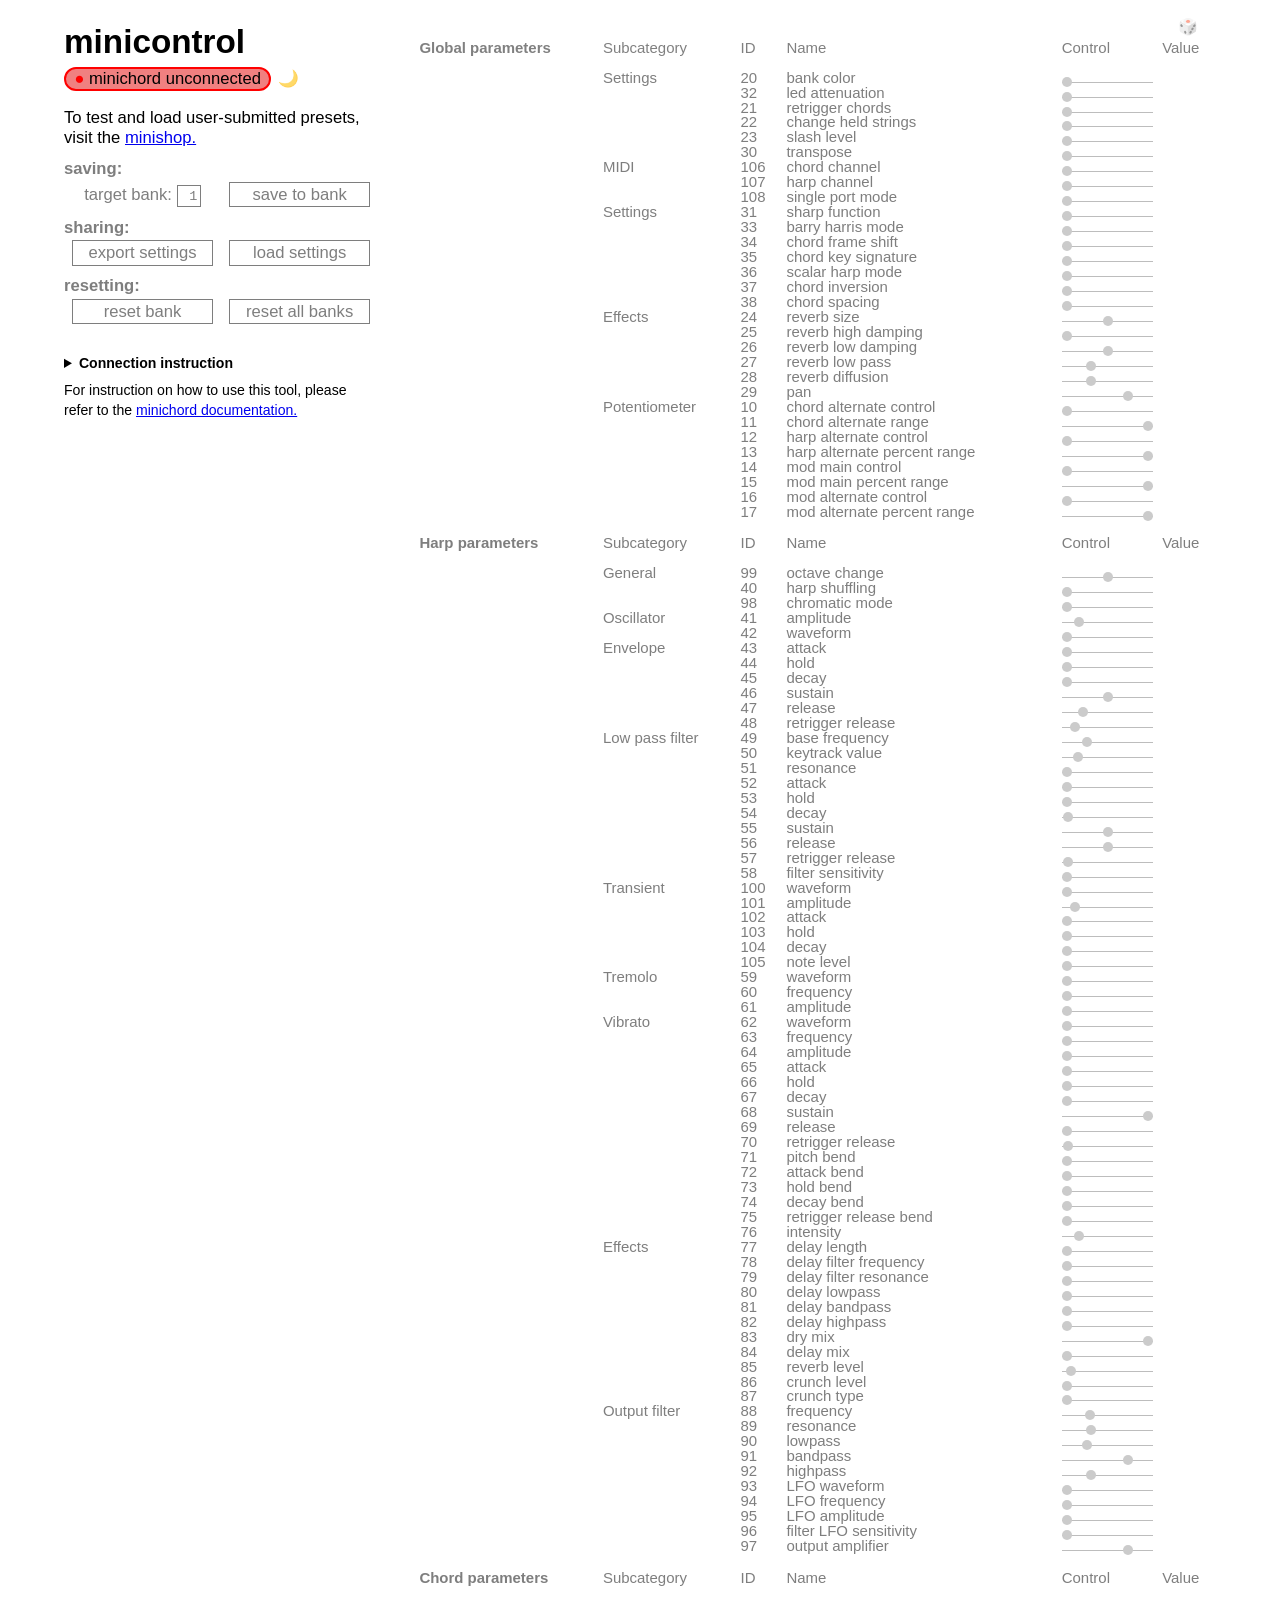
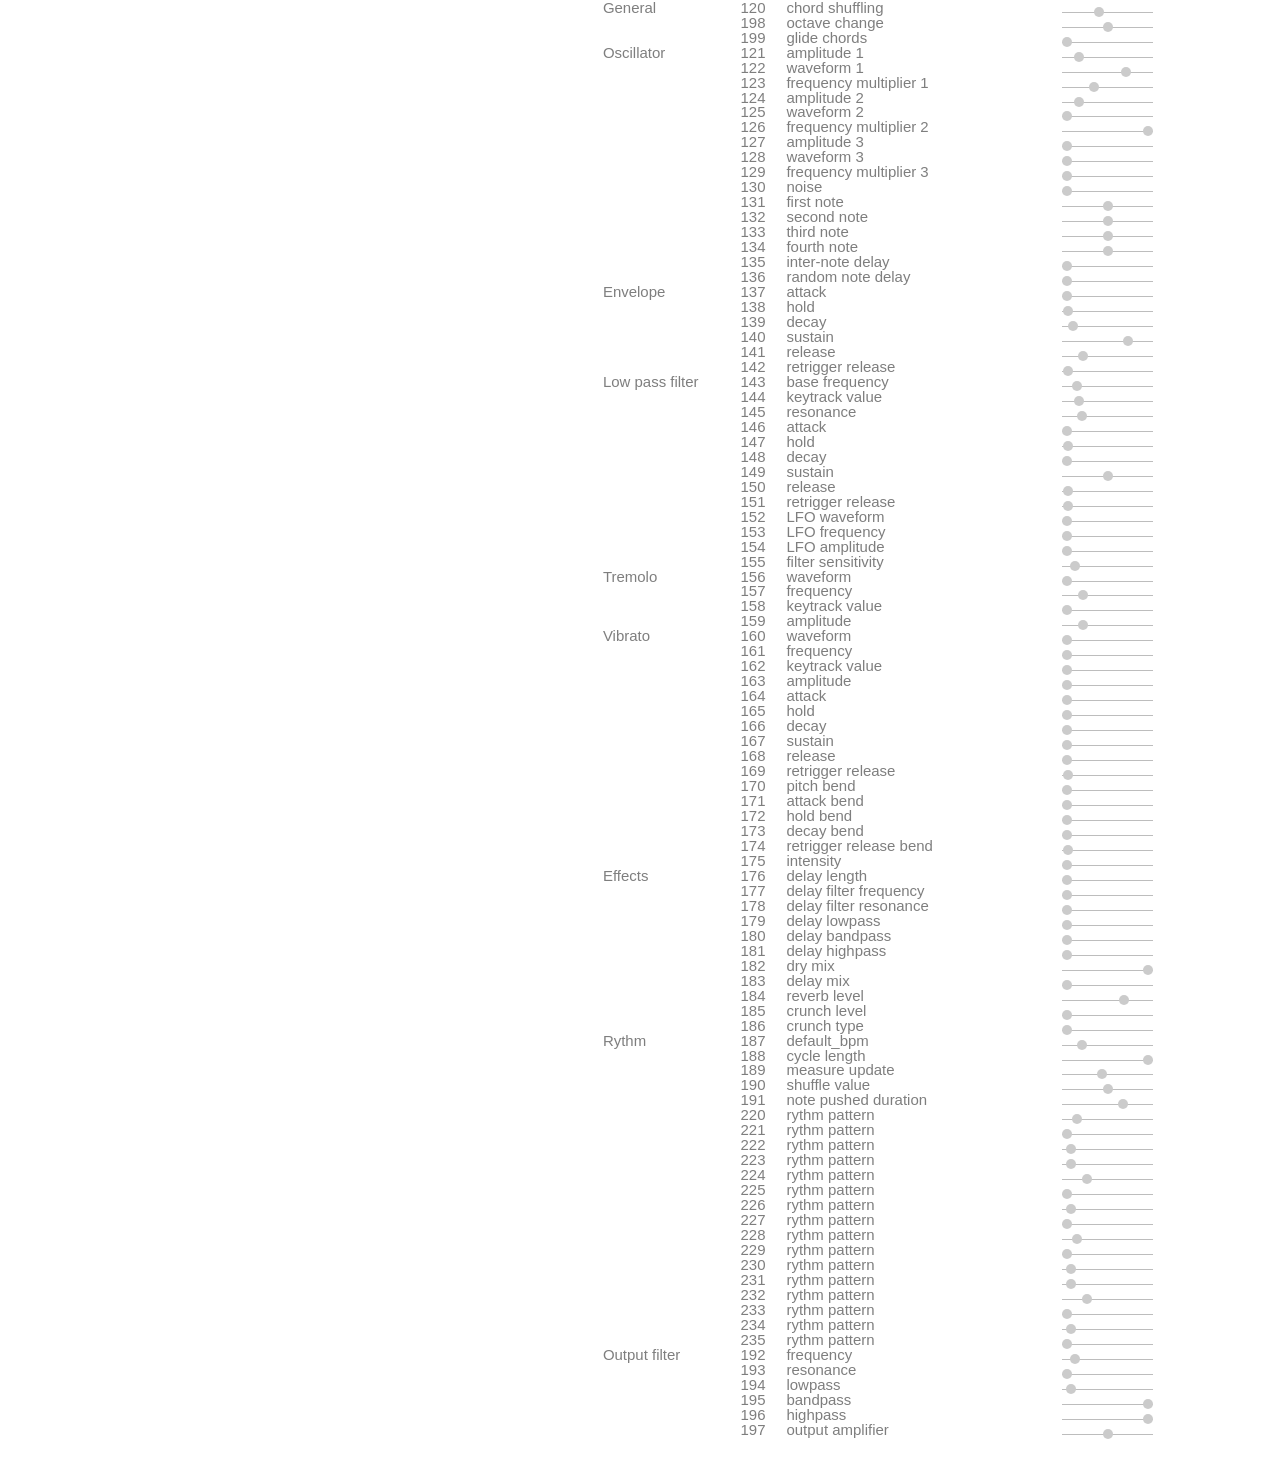
==== documentation/site/minicontrol/index.html @ bfca72e7 "Merge upstream main into test-allFeatures Brings in what has landed upstream since the combined buil" ====
<html>
  <head>
    <link href="index.css" rel="stylesheet" />
  </head>
</html>
<html>
  <head>
    <meta charset="UTF-8" />
    <meta content="width=device-width, initial-scale=1.0" name="viewport" />
    <meta content="ie=edge" http-equiv="X-UA-Compatible" />
    <link href="../img/android-chrome-192x192.png" rel="icon" sizes="192x192" type="image/png" />
    <link href="../img/android-chrome-512x512.png" rel="icon" sizes="512x512" type="image/png" />
    <link href="../img/apple-touch-icon.png" rel="apple-touch-icon" sizes="180x180" />
    <link href="../img/favicon.ico" rel="shortcut icon" sizes="48x48" type="image/png" />
    <link href="../img/favicon-16x16.png" rel="icon" sizes="16x16" type="image/png" />
    <link href="../img/favicon-32x32.png" rel="icon" sizes="32x32" type="image/png" />
    <title>minicontrol</title>
  </head>
  <body id="body" class="control_full">
    <div id="content" class="line">
      <div id="control" class="bloc B3 M4 S9">
        <div id="header" class="line">
          <div class="title bloc B9 M9 S9">
            <h4>minicontrol</h4>
          </div>
          <div id="status_zone" class="unconnected">
            <span id="dot">●</span>
            <span id="status_value"></span>
          </div>
          <div>
            <button id="theme-toggle" onclick="toggleTheme()" title="Toggle Dark/Light Mode" aria-label="Toggle dark mode"></button>
          </div>
          <div>
            To test and load user-submitted presets, visit the 
            <a href="./minishop.html">minishop.</a>
          </div>
          <div class="line">
            <h5 class="inactive">saving:</h5>
          </div>
          <div class="line">
            <div class="bloc B3 M3 S3 button_div">
              <div class="select_container">
                <span class="inactive">target bank:</span>
                <select id="bank_number_selection" class="inactive" name="bank number">
                  <option value="0" class="inactive">1</option>
                  <option value="1" class="inactive">2</option>
                  <option value="2" class="inactive">3</option>
                  <option value="3" class="inactive">4</option>
                  <option value="4" class="inactive">5</option>
                  <option value="5" class="inactive">6</option>
                  <option value="6" class="inactive">7</option>
                  <option value="7" class="inactive">8</option>
                  <option value="8" class="inactive">9</option>
                  <option value="9" class="inactive">10</option>
                  <option value="10" class="inactive">11</option>
                  <option value="11" class="inactive">12</option>
                </select>
              </div>
            </div>
            <div class="bloc B3 M3 S3 button_div">
              <button onclick="save_current_settings()" class="inactive">save to bank</button>
            </div>
          </div>
          <div class="line">
            <h5 class="inactive">sharing:</h5>
          </div>
          <div class="line">
            <div class="bloc B3 M3 S3 button_div">
              <button onclick="generate_settings()" class="inactive">export settings</button>
            </div>
            <div class="bloc B3 M3 S3 button_div">
              <button onclick="load_settings()" class="inactive">load settings</button>
            </div>
          </div>
          <div class="line">
            <h5 class="inactive">resetting:</h5>
          </div>
          <div class="line">
            <div class="bloc B3 M3 S3 button_div">
              <button onclick="reset_current_bank()" class="inactive">reset bank</button>
            </div>
            <div class="bloc B3 M3 S3 button_div">
              <button onclick="reset_memory()" class="inactive">reset all banks</button>
            </div>
          </div>
        </div>
        <details>
          <summary>
            <b>Connection instruction</b>
          </summary>
          <ul class="instruction_steps">
            <li id="step1" class="unsatisfied">
              provide the system autorisation for MIDI control
            </li>
            <li id="step2" class="unsatisfied">
              use a recent version of Chrome
            </li>
            <li id="step3" class="unsatisfied">
              connect the minichord with a USB cable and make sure it is on.
            </li>
          </ul>
          <div tabindex="1" id="information_zone">
            <strong id="information_text">> Please follow the steps above</strong>
          </div>
        </details>
        <div id="instruction_zone">
          For instruction on how to use this tool, please refer to the 
          <a href="../user_manual/#custom-presets">minichord documentation.</a>
        </div>
      </div>
      <div id="spacer" class="bloc B0 M0 S0"></div>
      <div id="parameters" class="bloc B8 M8 S9">
        <div class="array_content">
          <div name="0" class="line header_data data_line inactive">
            <div class=" bloc B4 M9 S9">
              <p class="row_title">Global parameters</p>
            </div>
            <div class=" bloc B3 M2 S3">
              <p>Subcategory</p>
            </div>
            <div class=" bloc B1 M1 S1">
              <p>ID</p>
            </div>
            <div class=" bloc B6 M4 S6">
              <p>Name</p>
            </div>
            <div class=" bloc B2 M2 S4">
              <p>Control</p>
            </div>
            <div class=" bloc B1 M1 S1 right_aligned" style="position: relative;">
              <button id="randomise_btn" title="Randomise all values" style="position: absolute; top: -25px; right: 0; background: none; border: none; font-size: 16px; cursor: pointer; z-index: 10; text-align: right;">🎲</button>
              <p>Value</p>
            </div>
          </div>
          <div name="0" class="line data_line">
            <hr />
          </div>
          <div name="0" version="2" class="line data_line content_line inactive">
            <div class=" bloc B4 M0 S0">
              <p></p>
            </div>
            <div class=" bloc B3 M2 S3">
              <p>Settings</p>
            </div>
            <div class=" bloc B1 M1 S1">
              <p>20</p>
            </div>
            <div class=" bloc B6 M4 S6">
              <dfn title="color of the preset">bank color</dfn>
            </div>
            <div class=" bloc B2 M2 S4">
              <input class="slider inactive" adress_field="20" curve="linear" data_type="int" id="0" max="360" min="0" onchange="handlechange(this)" step="1" target_max="360" target_min="0" type="range" value="0" />
            </div>
            <div class=" bloc B1 M1 S1">
              <p id="value_zone20" class="value_zone"></p>
            </div>
          </div>
          <div name="1" version="3" class="line data_line content_line inactive">
            <div class=" bloc B4 M0 S0">
              <p></p>
            </div>
            <div class=" bloc B3 M2 S3">
              <p></p>
            </div>
            <div class=" bloc B1 M1 S1">
              <p>32</p>
            </div>
            <div class=" bloc B6 M4 S6">
              <dfn title="attenuation of the brightness of the led">led attenuation</dfn>
            </div>
            <div class=" bloc B2 M2 S4">
              <input class="slider inactive" adress_field="32" curve="linear" data_type="float" id="1" max="1" min="0" onchange="handlechange(this)" step="0.01" target_max="1" target_min="0" type="range" value="0.0" />
            </div>
            <div class=" bloc B1 M1 S1">
              <p id="value_zone32" class="value_zone"></p>
            </div>
          </div>
          <div name="2" version="2" class="line data_line content_line inactive">
            <div class=" bloc B4 M0 S0">
              <p></p>
            </div>
            <div class=" bloc B3 M2 S3">
              <p></p>
            </div>
            <div class=" bloc B1 M1 S1">
              <p>21</p>
            </div>
            <div class=" bloc B6 M4 S6">
              <dfn title="defines whether the chords will be retriggered when playing a modulation of the current chord or in continuous chord mode">retrigger chords</dfn>
            </div>
            <div class=" bloc B2 M2 S4">
              <input class="slider inactive" adress_field="21" curve="linear" data_type="int" id="2" max="1" min="0" onchange="handlechange(this)" step="1" target_max="1" target_min="0" type="range" value="0" />
            </div>
            <div class=" bloc B1 M1 S1">
              <p id="value_zone21" class="value_zone"></p>
            </div>
          </div>
          <div name="3" version="2" class="line data_line content_line inactive">
            <div class=" bloc B4 M0 S0">
              <p></p>
            </div>
            <div class=" bloc B3 M2 S3">
              <p></p>
            </div>
            <div class=" bloc B1 M1 S1">
              <p>22</p>
            </div>
            <div class=" bloc B6 M4 S6">
              <dfn title="defines whether a held harp note will change when changing chord">change held strings</dfn>
            </div>
            <div class=" bloc B2 M2 S4">
              <input class="slider inactive" adress_field="22" curve="linear" data_type="int" id="3" max="1" min="0" onchange="handlechange(this)" step="1" target_max="1" target_min="0" type="range" value="0" />
            </div>
            <div class=" bloc B1 M1 S1">
              <p id="value_zone22" class="value_zone"></p>
            </div>
          </div>
          <div name="4" version="2" class="line data_line content_line inactive">
            <div class=" bloc B4 M0 S0">
              <p></p>
            </div>
            <div class=" bloc B3 M2 S3">
              <p></p>
            </div>
            <div class=" bloc B1 M1 S1">
              <p>23</p>
            </div>
            <div class=" bloc B6 M4 S6">
              <dfn title="level of the scale which will be affected when using slash chords">slash level</dfn>
            </div>
            <div class=" bloc B2 M2 S4">
              <input class="slider inactive" adress_field="23" curve="linear" data_type="int" id="4" max="2" min="0" onchange="handlechange(this)" step="1" target_max="2" target_min="0" type="range" value="0" />
            </div>
            <div class=" bloc B1 M1 S1">
              <p id="value_zone23" class="value_zone"></p>
            </div>
          </div>
          <div name="5" version="2" class="line data_line content_line inactive">
            <div class=" bloc B4 M0 S0">
              <p></p>
            </div>
            <div class=" bloc B3 M2 S3">
              <p></p>
            </div>
            <div class=" bloc B1 M1 S1">
              <p>30</p>
            </div>
            <div class=" bloc B6 M4 S6">
              <dfn title="transpose all sounds by a number of semitones">transpose</dfn>
            </div>
            <div class=" bloc B2 M2 S4">
              <input class="slider inactive" adress_field="30" curve="linear" data_type="int" id="5" max="12" min="0" onchange="handlechange(this)" step="1" target_max="12" target_min="0" type="range" value="0" />
            </div>
            <div class=" bloc B1 M1 S1">
              <p id="value_zone30" class="value_zone"></p>
            </div>
          </div>
          <div name="6" version="8" class="line data_line content_line inactive">
            <div class=" bloc B4 M0 S0">
              <p></p>
            </div>
            <div class=" bloc B3 M2 S3">
              <p>MIDI</p>
            </div>
            <div class=" bloc B1 M1 S1">
              <p>106</p>
            </div>
            <div class=" bloc B6 M4 S6">
              <dfn title="set the midi channel for the chord section">chord channel</dfn>
            </div>
            <div class=" bloc B2 M2 S4">
              <input class="slider inactive" adress_field="106" curve="linear" data_type="int" id="6" max="16" min="1" onchange="handlechange(this)" step="1" target_max="16" target_min="1" type="range" value="1" />
            </div>
            <div class=" bloc B1 M1 S1">
              <p id="value_zone106" class="value_zone"></p>
            </div>
          </div>
          <div name="7" version="8" class="line data_line content_line inactive">
            <div class=" bloc B4 M0 S0">
              <p></p>
            </div>
            <div class=" bloc B3 M2 S3">
              <p></p>
            </div>
            <div class=" bloc B1 M1 S1">
              <p>107</p>
            </div>
            <div class=" bloc B6 M4 S6">
              <dfn title="set the midi channel for the harp section">harp channel</dfn>
            </div>
            <div class=" bloc B2 M2 S4">
              <input class="slider inactive" adress_field="107" curve="linear" data_type="int" id="7" max="16" min="1" onchange="handlechange(this)" step="1" target_max="16" target_min="1" type="range" value="1" />
            </div>
            <div class=" bloc B1 M1 S1">
              <p id="value_zone107" class="value_zone"></p>
            </div>
          </div>
          <div name="8" version="8" class="line data_line content_line inactive">
            <div class=" bloc B4 M0 S0">
              <p></p>
            </div>
            <div class=" bloc B3 M2 S3">
              <p></p>
            </div>
            <div class=" bloc B1 M1 S1">
              <p>108</p>
            </div>
            <div class=" bloc B6 M4 S6">
              <dfn title="puts both the chord and the harp on the same midi port">single port mode</dfn>
            </div>
            <div class=" bloc B2 M2 S4">
              <input class="slider inactive" adress_field="108" curve="linear" data_type="int" id="8" max="1" min="0" onchange="handlechange(this)" step="1" target_max="1" target_min="0" type="range" value="0" />
            </div>
            <div class=" bloc B1 M1 S1">
              <p id="value_zone108" class="value_zone"></p>
            </div>
          </div>
          <div name="9" version="3" class="line data_line content_line inactive">
            <div class=" bloc B4 M0 S0">
              <p></p>
            </div>
            <div class=" bloc B3 M2 S3">
              <p>Settings</p>
            </div>
            <div class=" bloc B1 M1 S1">
              <p>31</p>
            </div>
            <div class=" bloc B6 M4 S6">
              <dfn title="change the sharp button to a flat button">sharp function</dfn>
            </div>
            <div class=" bloc B2 M2 S4">
              <input class="slider inactive" adress_field="31" curve="linear" data_type="int" id="9" max="1" min="0" onchange="handlechange(this)" step="1" target_max="1" target_min="0" type="range" value="0" />
            </div>
            <div class=" bloc B1 M1 S1">
              <p id="value_zone31" class="value_zone"></p>
            </div>
          </div>
          <div name="10" version="4" class="line data_line content_line inactive">
            <div class=" bloc B4 M0 S0">
              <p></p>
            </div>
            <div class=" bloc B3 M2 S3">
              <p></p>
            </div>
            <div class=" bloc B1 M1 S1">
              <p>33</p>
            </div>
            <div class=" bloc B6 M4 S6">
              <dfn title="change major chords to major 6, the minor chords to minor 6, and the diminished chords to fully diminished. Recommanded to use the fourth harp shuffling array">barry harris mode</dfn>
            </div>
            <div class=" bloc B2 M2 S4">
              <input class="slider inactive" adress_field="33" curve="linear" data_type="int" id="10" max="1" min="0" onchange="handlechange(this)" step="1" target_max="1" target_min="0" type="range" value="0" />
            </div>
            <div class=" bloc B1 M1 S1">
              <p id="value_zone33" class="value_zone"></p>
            </div>
          </div>
          <div name="11" version="6" class="line data_line content_line inactive">
            <div class=" bloc B4 M0 S0">
              <p></p>
            </div>
            <div class=" bloc B3 M2 S3">
              <p></p>
            </div>
            <div class=" bloc B1 M1 S1">
              <p>34</p>
            </div>
            <div class=" bloc B6 M4 S6">
              <dfn title="shifts the register frame up (e.g. 1 makes D the lowest pitched, 2 makes E the lowest pitched, and so on)">chord frame shift</dfn>
            </div>
            <div class=" bloc B2 M2 S4">
              <input class="slider inactive" adress_field="34" curve="linear" data_type="int" id="11" max="6" min="0" onchange="handlechange(this)" step="1" target_max="6" target_min="0" type="range" value="0" />
            </div>
            <div class=" bloc B1 M1 S1">
              <p id="value_zone34" class="value_zone"></p>
            </div>
          </div>
          <div name="12" version="6" class="line data_line content_line inactive">
            <div class=" bloc B4 M0 S0">
              <p></p>
            </div>
            <div class=" bloc B3 M2 S3">
              <p></p>
            </div>
            <div class=" bloc B1 M1 S1">
              <p>35</p>
            </div>
            <div class=" bloc B6 M4 S6">
              <dfn title="automatically makes flat or sharp the chords for a particular key. 0=C, 1=G, 2=D, 3=A, 4=E, 5=B, 6=F, 7=Bb, 8=Eb, 9=Ab, 10=Db, 11=Gb">chord key signature</dfn>
            </div>
            <div class=" bloc B2 M2 S4">
              <input class="slider inactive" adress_field="35" curve="linear" data_type="int" id="12" max="11" min="0" onchange="handlechange(this)" step="1" target_max="11" target_min="0" type="range" value="0" />
            </div>
            <div class=" bloc B1 M1 S1">
              <p id="value_zone35" class="value_zone"></p>
            </div>
          </div>
          <div name="13" version="9" class="line data_line content_line inactive">
            <div class=" bloc B4 M0 S0">
              <p></p>
            </div>
            <div class=" bloc B3 M2 S3">
              <p></p>
            </div>
            <div class=" bloc B1 M1 S1">
              <p>36</p>
            </div>
            <div class=" bloc B6 M4 S6">
              <dfn title="what the harp strings play. 0=follows the chord (default), 1=Major, 2=Major Pentatonic, 3=Minor Pentatonic, 4=Diminished 6th, 5=Relative Natural Minor, 6=Relative Harmonic Minor, 7=Relative Minor Pentatonic, 8=scale chosen per chord, 9=as 8 but pentatonic">scalar harp mode</dfn>
            </div>
            <div class=" bloc B2 M2 S4">
              <input class="slider inactive" adress_field="36" curve="linear" data_type="int" id="13" max="9" min="0" onchange="handlechange(this)" step="1" target_max="9" target_min="0" type="range" value="0" />
            </div>
            <div class=" bloc B1 M1 S1">
              <p id="value_zone36" class="value_zone"></p>
            </div>
          </div>
          <div name="14" version="9" class="line data_line content_line inactive">
            <div class=" bloc B4 M0 S0">
              <p></p>
            </div>
            <div class=" bloc B3 M2 S3">
              <p></p>
            </div>
            <div class=" bloc B1 M1 S1">
              <p>37</p>
            </div>
            <div class=" bloc B6 M4 S6">
              <dfn title="voicing of the chord buttons. 0 is root position, 1 and 2 are the first and second inversions, 3 is the third inversion for seventh and sixth chords or the root position an octave up for triads">chord inversion</dfn>
            </div>
            <div class=" bloc B2 M2 S4">
              <input class="slider inactive" adress_field="37" curve="linear" data_type="int" id="14" max="3" min="0" onchange="handlechange(this)" step="1" target_max="3" target_min="0" type="range" value="0" />
            </div>
            <div class=" bloc B1 M1 S1">
              <p id="value_zone37" class="value_zone"></p>
            </div>
          </div>
          <div name="15" version="9" class="line data_line content_line inactive">
            <div class=" bloc B4 M0 S0">
              <p></p>
            </div>
            <div class=" bloc B3 M2 S3">
              <p></p>
            </div>
            <div class=" bloc B1 M1 S1">
              <p>38</p>
            </div>
            <div class=" bloc B6 M4 S6">
              <dfn title="how far apart the chord voices sit. 0=close (adjacent tones), 1=drop 2, 2=drop 3, 3=drop 2 and 4 (the most evenly spread), 4=spread the outer voices. Drops move a voice down an octave; a move that would leave the usable range is not made">chord spacing</dfn>
            </div>
            <div class=" bloc B2 M2 S4">
              <input class="slider inactive" adress_field="38" curve="linear" data_type="int" id="15" max="4" min="0" onchange="handlechange(this)" step="1" target_max="4" target_min="0" type="range" value="0" />
            </div>
            <div class=" bloc B1 M1 S1">
              <p id="value_zone38" class="value_zone"></p>
            </div>
          </div>
          <div name="16" version="2" class="line data_line content_line inactive">
            <div class=" bloc B4 M0 S0">
              <p></p>
            </div>
            <div class=" bloc B3 M2 S3">
              <p>Effects</p>
            </div>
            <div class=" bloc B1 M1 S1">
              <p>24</p>
            </div>
            <div class=" bloc B6 M4 S6">
              <dfn title="size of the reverb room">reverb size</dfn>
            </div>
            <div class=" bloc B2 M2 S4">
              <input class="slider inactive" adress_field="24" curve="linear" data_type="float" id="16" max="1" min="0" onchange="handlechange(this)" step="0.01" target_max="1" target_min="0" type="range" value="0.5" />
            </div>
            <div class=" bloc B1 M1 S1">
              <p id="value_zone24" class="value_zone"></p>
            </div>
          </div>
          <div name="17" version="2" class="line data_line content_line inactive">
            <div class=" bloc B4 M0 S0">
              <p></p>
            </div>
            <div class=" bloc B3 M2 S3">
              <p></p>
            </div>
            <div class=" bloc B1 M1 S1">
              <p>25</p>
            </div>
            <div class=" bloc B6 M4 S6">
              <dfn title="damping of high frequencies in the reverb room">reverb high damping</dfn>
            </div>
            <div class=" bloc B2 M2 S4">
              <input class="slider inactive" adress_field="25" curve="linear" data_type="float" id="17" max="1" min="0" onchange="handlechange(this)" step="0.01" target_max="1" target_min="0" type="range" value="0.0" />
            </div>
            <div class=" bloc B1 M1 S1">
              <p id="value_zone25" class="value_zone"></p>
            </div>
          </div>
          <div name="18" version="2" class="line data_line content_line inactive">
            <div class=" bloc B4 M0 S0">
              <p></p>
            </div>
            <div class=" bloc B3 M2 S3">
              <p></p>
            </div>
            <div class=" bloc B1 M1 S1">
              <p>26</p>
            </div>
            <div class=" bloc B6 M4 S6">
              <dfn title="damping of low frequencies in the reverb room">reverb low damping</dfn>
            </div>
            <div class=" bloc B2 M2 S4">
              <input class="slider inactive" adress_field="26" curve="linear" data_type="float" id="18" max="1" min="0" onchange="handlechange(this)" step="0.01" target_max="1" target_min="0" type="range" value="0.5" />
            </div>
            <div class=" bloc B1 M1 S1">
              <p id="value_zone26" class="value_zone"></p>
            </div>
          </div>
          <div name="19" version="2" class="line data_line content_line inactive">
            <div class=" bloc B4 M0 S0">
              <p></p>
            </div>
            <div class=" bloc B3 M2 S3">
              <p></p>
            </div>
            <div class=" bloc B1 M1 S1">
              <p>27</p>
            </div>
            <div class=" bloc B6 M4 S6">
              <dfn title="additional low pass in the reverb room">reverb low pass</dfn>
            </div>
            <div class=" bloc B2 M2 S4">
              <input class="slider inactive" adress_field="27" curve="linear" data_type="float" id="19" max="1" min="0" onchange="handlechange(this)" step="0.01" target_max="1" target_min="0" type="range" value="0.3" />
            </div>
            <div class=" bloc B1 M1 S1">
              <p id="value_zone27" class="value_zone"></p>
            </div>
          </div>
          <div name="20" version="2" class="line data_line content_line inactive">
            <div class=" bloc B4 M0 S0">
              <p></p>
            </div>
            <div class=" bloc B3 M2 S3">
              <p></p>
            </div>
            <div class=" bloc B1 M1 S1">
              <p>28</p>
            </div>
            <div class=" bloc B6 M4 S6">
              <dfn title="diffusion within the reverb room">reverb diffusion</dfn>
            </div>
            <div class=" bloc B2 M2 S4">
              <input class="slider inactive" adress_field="28" curve="linear" data_type="float" id="20" max="1" min="0" onchange="handlechange(this)" step="0.01" target_max="1" target_min="0" type="range" value="0.3" />
            </div>
            <div class=" bloc B1 M1 S1">
              <p id="value_zone28" class="value_zone"></p>
            </div>
          </div>
          <div name="21" version="2" class="line data_line content_line inactive">
            <div class=" bloc B4 M0 S0">
              <p></p>
            </div>
            <div class=" bloc B3 M2 S3">
              <p></p>
            </div>
            <div class=" bloc B1 M1 S1">
              <p>29</p>
            </div>
            <div class=" bloc B6 M4 S6">
              <dfn title="pans the chord and harp sound, from fully separated to both in the middle ">pan</dfn>
            </div>
            <div class=" bloc B2 M2 S4">
              <input class="slider inactive" adress_field="29" curve="linear" data_type="float" id="21" max="1" min="0" onchange="handlechange(this)" step="0.01" target_max="1" target_min="0" type="range" value="0.75" />
            </div>
            <div class=" bloc B1 M1 S1">
              <p id="value_zone29" class="value_zone"></p>
            </div>
          </div>
          <div name="22" version="2" class="line data_line content_line inactive">
            <div class=" bloc B4 M0 S0">
              <p></p>
            </div>
            <div class=" bloc B3 M2 S3">
              <p>Potentiometer</p>
            </div>
            <div class=" bloc B1 M1 S1">
              <p>10</p>
            </div>
            <div class=" bloc B6 M4 S6">
              <dfn title="defines the adress targeted by the chord potentiometer alternate function">chord alternate control</dfn>
            </div>
            <div class=" bloc B2 M2 S4">
              <input class="slider inactive" adress_field="10" curve="linear" data_type="int" id="22" max="219" min="21" onchange="handlechange(this)" step="1" target_max="219" target_min="21" type="range" value="0" />
            </div>
            <div class=" bloc B1 M1 S1">
              <p id="value_zone10" class="value_zone"></p>
            </div>
          </div>
          <div name="23" version="2" class="line data_line content_line inactive">
            <div class=" bloc B4 M0 S0">
              <p></p>
            </div>
            <div class=" bloc B3 M2 S3">
              <p></p>
            </div>
            <div class=" bloc B1 M1 S1">
              <p>11</p>
            </div>
            <div class=" bloc B6 M4 S6">
              <dfn title="defines the control range of the chord potentiometer alternate function">chord alternate range</dfn>
            </div>
            <div class=" bloc B2 M2 S4">
              <input class="slider inactive" adress_field="11" curve="linear" data_type="int" id="23" max="100" min="0" onchange="handlechange(this)" step="1" target_max="100" target_min="0" type="range" value="100" />
            </div>
            <div class=" bloc B1 M1 S1">
              <p id="value_zone11" class="value_zone"></p>
            </div>
          </div>
          <div name="24" version="2" class="line data_line content_line inactive">
            <div class=" bloc B4 M0 S0">
              <p></p>
            </div>
            <div class=" bloc B3 M2 S3">
              <p></p>
            </div>
            <div class=" bloc B1 M1 S1">
              <p>12</p>
            </div>
            <div class=" bloc B6 M4 S6">
              <dfn title="defines the adress targeted by the harp potentiometer alternate function">harp alternate control</dfn>
            </div>
            <div class=" bloc B2 M2 S4">
              <input class="slider inactive" adress_field="12" curve="linear" data_type="int" id="24" max="219" min="21" onchange="handlechange(this)" step="1" target_max="219" target_min="21" type="range" value="0" />
            </div>
            <div class=" bloc B1 M1 S1">
              <p id="value_zone12" class="value_zone"></p>
            </div>
          </div>
          <div name="25" version="2" class="line data_line content_line inactive">
            <div class=" bloc B4 M0 S0">
              <p></p>
            </div>
            <div class=" bloc B3 M2 S3">
              <p></p>
            </div>
            <div class=" bloc B1 M1 S1">
              <p>13</p>
            </div>
            <div class=" bloc B6 M4 S6">
              <dfn title="defines the control range of the harp potentiometer alternate function">harp alternate percent range</dfn>
            </div>
            <div class=" bloc B2 M2 S4">
              <input class="slider inactive" adress_field="13" curve="linear" data_type="int" id="25" max="100" min="0" onchange="handlechange(this)" step="1" target_max="100" target_min="0" type="range" value="100" />
            </div>
            <div class=" bloc B1 M1 S1">
              <p id="value_zone13" class="value_zone"></p>
            </div>
          </div>
          <div name="26" version="2" class="line data_line content_line inactive">
            <div class=" bloc B4 M0 S0">
              <p></p>
            </div>
            <div class=" bloc B3 M2 S3">
              <p></p>
            </div>
            <div class=" bloc B1 M1 S1">
              <p>14</p>
            </div>
            <div class=" bloc B6 M4 S6">
              <dfn title="defines the adress targeted by the modulation potentiometer main function">mod main control</dfn>
            </div>
            <div class=" bloc B2 M2 S4">
              <input class="slider inactive" adress_field="14" curve="linear" data_type="int" id="26" max="219" min="21" onchange="handlechange(this)" step="1" target_max="219" target_min="21" type="range" value="0" />
            </div>
            <div class=" bloc B1 M1 S1">
              <p id="value_zone14" class="value_zone"></p>
            </div>
          </div>
          <div name="27" version="2" class="line data_line content_line inactive">
            <div class=" bloc B4 M0 S0">
              <p></p>
            </div>
            <div class=" bloc B3 M2 S3">
              <p></p>
            </div>
            <div class=" bloc B1 M1 S1">
              <p>15</p>
            </div>
            <div class=" bloc B6 M4 S6">
              <dfn title="defines the control range of the modulation potentiometer main function">mod main percent range</dfn>
            </div>
            <div class=" bloc B2 M2 S4">
              <input class="slider inactive" adress_field="15" curve="linear" data_type="int" id="27" max="100" min="0" onchange="handlechange(this)" step="1" target_max="100" target_min="0" type="range" value="100" />
            </div>
            <div class=" bloc B1 M1 S1">
              <p id="value_zone15" class="value_zone"></p>
            </div>
          </div>
          <div name="28" version="2" class="line data_line content_line inactive">
            <div class=" bloc B4 M0 S0">
              <p></p>
            </div>
            <div class=" bloc B3 M2 S3">
              <p></p>
            </div>
            <div class=" bloc B1 M1 S1">
              <p>16</p>
            </div>
            <div class=" bloc B6 M4 S6">
              <dfn title="defines the adress targeted by the modulation potentiometer alternate function">mod alternate control</dfn>
            </div>
            <div class=" bloc B2 M2 S4">
              <input class="slider inactive" adress_field="16" curve="linear" data_type="int" id="28" max="219" min="21" onchange="handlechange(this)" step="1" target_max="219" target_min="21" type="range" value="0" />
            </div>
            <div class=" bloc B1 M1 S1">
              <p id="value_zone16" class="value_zone"></p>
            </div>
          </div>
          <div name="29" version="2" class="line data_line content_line inactive">
            <div class=" bloc B4 M0 S0">
              <p></p>
            </div>
            <div class=" bloc B3 M2 S3">
              <p></p>
            </div>
            <div class=" bloc B1 M1 S1">
              <p>17</p>
            </div>
            <div class=" bloc B6 M4 S6">
              <dfn title="defines the control range of the modulation potentiometer alternate function">mod alternate percent range </dfn>
            </div>
            <div class=" bloc B2 M2 S4">
              <input class="slider inactive" adress_field="17" curve="linear" data_type="int" id="29" max="100" min="0" onchange="handlechange(this)" step="1" target_max="100" target_min="0" type="range" value="100" />
            </div>
            <div class=" bloc B1 M1 S1">
              <p id="value_zone17" class="value_zone"></p>
            </div>
          </div>
          <div name="30" version="2" class="line data_line content_line inactive hidden">
            <div class=" bloc B4 M0 S0">
              <p></p>
            </div>
            <div class=" bloc B3 M2 S3">
              <p>hidden</p>
            </div>
            <div class=" bloc B1 M1 S1">
              <p>4</p>
            </div>
            <div class=" bloc B6 M4 S6">
              <dfn title="nothing yet">chord alternate value</dfn>
            </div>
            <div class=" bloc B2 M2 S4">
              <input class="slider inactive" adress_field="4" curve="linear" data_type="int" id="30" max="1024" min="0" onchange="handlechange(this)" step="1" target_max="1024" target_min="0" type="range" value="512" />
            </div>
            <div class=" bloc B1 M1 S1">
              <p id="value_zone4" class="value_zone"></p>
            </div>
          </div>
          <div name="31" version="2" class="line data_line content_line inactive hidden">
            <div class=" bloc B4 M0 S0">
              <p></p>
            </div>
            <div class=" bloc B3 M2 S3">
              <p></p>
            </div>
            <div class=" bloc B1 M1 S1">
              <p>5</p>
            </div>
            <div class=" bloc B6 M4 S6">
              <dfn title="nothing yet">harp alternate value</dfn>
            </div>
            <div class=" bloc B2 M2 S4">
              <input class="slider inactive" adress_field="5" curve="linear" data_type="int" id="31" max="1024" min="0" onchange="handlechange(this)" step="1" target_max="1024" target_min="0" type="range" value="512" />
            </div>
            <div class=" bloc B1 M1 S1">
              <p id="value_zone5" class="value_zone"></p>
            </div>
          </div>
          <div name="32" version="2" class="line data_line content_line inactive hidden">
            <div class=" bloc B4 M0 S0">
              <p></p>
            </div>
            <div class=" bloc B3 M2 S3">
              <p></p>
            </div>
            <div class=" bloc B1 M1 S1">
              <p>6</p>
            </div>
            <div class=" bloc B6 M4 S6">
              <dfn title="nothing yet">mod alternate value</dfn>
            </div>
            <div class=" bloc B2 M2 S4">
              <input class="slider inactive" adress_field="6" curve="linear" data_type="int" id="32" max="1024" min="0" onchange="handlechange(this)" step="1" target_max="1024" target_min="0" type="range" value="512" />
            </div>
            <div class=" bloc B1 M1 S1">
              <p id="value_zone6" class="value_zone"></p>
            </div>
          </div>
          <div name="33" version="2" class="line data_line content_line inactive hidden">
            <div class=" bloc B4 M0 S0">
              <p></p>
            </div>
            <div class=" bloc B3 M2 S3">
              <p></p>
            </div>
            <div class=" bloc B1 M1 S1">
              <p>7</p>
            </div>
            <div class=" bloc B6 M4 S6">
              <dfn title="nothing yet">firmware revision</dfn>
            </div>
            <div class=" bloc B2 M2 S4">
              <input class="slider inactive" adress_field="7" curve="linear" data_type="float" id="33" max="10" min="0" onchange="handlechange(this)" step="0.01" target_max="10" target_min="0" type="range" value="0.0" />
            </div>
            <div class=" bloc B1 M1 S1">
              <p id="value_zone7" class="value_zone"></p>
            </div>
          </div>
        </div>
        <div class="array_content">
          <div name="34" class="line header_data data_line inactive">
            <div class=" bloc B4 M9 S9">
              <p class="row_title">Harp parameters</p>
            </div>
            <div class=" bloc B3 M2 S3">
              <p>Subcategory</p>
            </div>
            <div class=" bloc B1 M1 S1">
              <p>ID</p>
            </div>
            <div class=" bloc B6 M4 S6">
              <p>Name</p>
            </div>
            <div class=" bloc B2 M2 S4">
              <p>Control</p>
            </div>
            <div class=" bloc B1 M1 S1 right_aligned">
              <p>Value</p>
            </div>
          </div>
          <div name="34" class="line data_line">
            <hr />
          </div>
          <div name="34" version="2" class="line data_line content_line inactive hidden">
            <div class=" bloc B4 M0 S0">
              <p></p>
            </div>
            <div class=" bloc B3 M2 S3">
              <p>hidden</p>
            </div>
            <div class=" bloc B1 M1 S1">
              <p>2</p>
            </div>
            <div class=" bloc B6 M4 S6">
              <dfn title="global gain of the harp section">global gain</dfn>
            </div>
            <div class=" bloc B2 M2 S4">
              <input class="slider inactive" adress_field="2" curve="linear" data_type="float" id="34" max="1" min="0" onchange="handlechange(this)" step="0.01" target_max="1" target_min="0" type="range" value="0.5" />
            </div>
            <div class=" bloc B1 M1 S1">
              <p id="value_zone2" class="value_zone"></p>
            </div>
          </div>
          <div name="35" version="3" class="line data_line content_line inactive">
            <div class=" bloc B4 M0 S0">
              <p></p>
            </div>
            <div class=" bloc B3 M2 S3">
              <p>General</p>
            </div>
            <div class=" bloc B1 M1 S1">
              <p>99</p>
            </div>
            <div class=" bloc B6 M4 S6">
              <dfn title="changes the octave of the harp section up or down">octave change</dfn>
            </div>
            <div class=" bloc B2 M2 S4">
              <input class="slider inactive" adress_field="99" curve="linear" data_type="int" id="35" max="4" min="0" onchange="handlechange(this)" step="1" target_max="4" target_min="0" type="range" value="2" />
            </div>
            <div class=" bloc B1 M1 S1">
              <p id="value_zone99" class="value_zone"></p>
            </div>
          </div>
          <div name="36" version="2" class="line data_line content_line inactive">
            <div class=" bloc B4 M0 S0">
              <p></p>
            </div>
            <div class=" bloc B3 M2 S3">
              <p></p>
            </div>
            <div class=" bloc B1 M1 S1">
              <p>40</p>
            </div>
            <div class=" bloc B6 M4 S6">
              <dfn title="defines different harp patterns. 0 is normal, 1 i with second, 2 is with fourth, 3 with sixth, 4 octaves, 5 chromatics and 6 useful when using a keymaster touchplate in Barry Harris mode">harp shuffling</dfn>
            </div>
            <div class=" bloc B2 M2 S4">
              <input class="slider inactive" adress_field="40" curve="linear" data_type="int" id="36" max="6" min="0" onchange="handlechange(this)" step="1" target_max="6" target_min="0" type="range" value="0" />
            </div>
            <div class=" bloc B1 M1 S1">
              <p id="value_zone40" class="value_zone"></p>
            </div>
          </div>
          <div name="37" version="3" class="line data_line content_line inactive">
            <div class=" bloc B4 M0 S0">
              <p></p>
            </div>
            <div class=" bloc B3 M2 S3">
              <p></p>
            </div>
            <div class=" bloc B1 M1 S1">
              <p>98</p>
            </div>
            <div class=" bloc B6 M4 S6">
              <dfn title="puts the harp in chromatic mode, with static notes not dependant on chord selection">chromatic mode</dfn>
            </div>
            <div class=" bloc B2 M2 S4">
              <input class="slider inactive" adress_field="98" curve="linear" data_type="int" id="37" max="1" min="0" onchange="handlechange(this)" step="1" target_max="1" target_min="0" type="range" value="0" />
            </div>
            <div class=" bloc B1 M1 S1">
              <p id="value_zone98" class="value_zone"></p>
            </div>
          </div>
          <div name="38" version="2" class="line data_line content_line inactive">
            <div class=" bloc B4 M0 S0">
              <p></p>
            </div>
            <div class=" bloc B3 M2 S3">
              <p>Oscillator</p>
            </div>
            <div class=" bloc B1 M1 S1">
              <p>41</p>
            </div>
            <div class=" bloc B6 M4 S6">
              <dfn title="amplitude of the 12 initial oscillators">amplitude</dfn>
            </div>
            <div class=" bloc B2 M2 S4">
              <input class="slider inactive" adress_field="41" curve="linear" data_type="float" id="38" max="1" min="0" onchange="handlechange(this)" step="0.01" target_max="1" target_min="0" type="range" value="0.15" />
            </div>
            <div class=" bloc B1 M1 S1">
              <p id="value_zone41" class="value_zone"></p>
            </div>
          </div>
          <div name="39" version="2" class="line data_line content_line inactive">
            <div class=" bloc B4 M0 S0">
              <p></p>
            </div>
            <div class=" bloc B3 M2 S3">
              <p></p>
            </div>
            <div class=" bloc B1 M1 S1">
              <p>42</p>
            </div>
            <div class=" bloc B6 M4 S6">
              <dfn title="defines the waveform amongst 12 oscillators. In order: sine, sawtooth, square, triangle, bandlimited pulse, pulse, reverse sawtooth, sample and hold, variable triangle, bandlimited sawtooth, reverse bandlimited sawtooth, bandlimited square.">waveform</dfn>
            </div>
            <div class=" bloc B2 M2 S4">
              <input class="slider inactive" adress_field="42" curve="linear" data_type="int" id="39" max="11" min="0" onchange="handlechange(this)" step="1" target_max="11" target_min="0" type="range" value="0" />
            </div>
            <div class=" bloc B1 M1 S1">
              <p id="value_zone42" class="value_zone"></p>
            </div>
          </div>
          <div name="40" version="2" class="line data_line content_line inactive">
            <div class=" bloc B4 M0 S0">
              <p></p>
            </div>
            <div class=" bloc B3 M2 S3">
              <p>Envelope</p>
            </div>
            <div class=" bloc B1 M1 S1">
              <p>43</p>
            </div>
            <div class=" bloc B6 M4 S6">
              <dfn title="attack time of the envelope">attack</dfn>
            </div>
            <div class=" bloc B2 M2 S4">
              <input class="slider inactive" adress_field="43" curve="exponential" data_type="int" id="40" max="5000" min="0" onchange="handlechange(this)" step="1" target_max="5000" target_min="0" type="range" value="8" />
            </div>
            <div class=" bloc B1 M1 S1">
              <p id="value_zone43" class="value_zone"></p>
            </div>
          </div>
          <div name="41" version="2" class="line data_line content_line inactive">
            <div class=" bloc B4 M0 S0">
              <p></p>
            </div>
            <div class=" bloc B3 M2 S3">
              <p></p>
            </div>
            <div class=" bloc B1 M1 S1">
              <p>44</p>
            </div>
            <div class=" bloc B6 M4 S6">
              <dfn title="hold time of the envelope">hold</dfn>
            </div>
            <div class=" bloc B2 M2 S4">
              <input class="slider inactive" adress_field="44" curve="exponential" data_type="int" id="41" max="5000" min="0" onchange="handlechange(this)" step="1" target_max="5000" target_min="0" type="range" value="8" />
            </div>
            <div class=" bloc B1 M1 S1">
              <p id="value_zone44" class="value_zone"></p>
            </div>
          </div>
          <div name="42" version="2" class="line data_line content_line inactive">
            <div class=" bloc B4 M0 S0">
              <p></p>
            </div>
            <div class=" bloc B3 M2 S3">
              <p></p>
            </div>
            <div class=" bloc B1 M1 S1">
              <p>45</p>
            </div>
            <div class=" bloc B6 M4 S6">
              <dfn title="decay time of the envelope">decay</dfn>
            </div>
            <div class=" bloc B2 M2 S4">
              <input class="slider inactive" adress_field="45" curve="exponential" data_type="int" id="42" max="5000" min="0" onchange="handlechange(this)" step="1" target_max="5000" target_min="0" type="range" value="12" />
            </div>
            <div class=" bloc B1 M1 S1">
              <p id="value_zone45" class="value_zone"></p>
            </div>
          </div>
          <div name="43" version="2" class="line data_line content_line inactive">
            <div class=" bloc B4 M0 S0">
              <p></p>
            </div>
            <div class=" bloc B3 M2 S3">
              <p></p>
            </div>
            <div class=" bloc B1 M1 S1">
              <p>46</p>
            </div>
            <div class=" bloc B6 M4 S6">
              <dfn title="sustain level of the envelope">sustain</dfn>
            </div>
            <div class=" bloc B2 M2 S4">
              <input class="slider inactive" adress_field="46" curve="linear" data_type="float" id="43" max="1" min="0" onchange="handlechange(this)" step="0.01" target_max="1" target_min="0" type="range" value="0.5" />
            </div>
            <div class=" bloc B1 M1 S1">
              <p id="value_zone46" class="value_zone"></p>
            </div>
          </div>
          <div name="44" version="2" class="line data_line content_line inactive">
            <div class=" bloc B4 M0 S0">
              <p></p>
            </div>
            <div class=" bloc B3 M2 S3">
              <p></p>
            </div>
            <div class=" bloc B1 M1 S1">
              <p>47</p>
            </div>
            <div class=" bloc B6 M4 S6">
              <dfn title="release time of the envelope">release</dfn>
            </div>
            <div class=" bloc B2 M2 S4">
              <input class="slider inactive" adress_field="47" curve="exponential" data_type="int" id="44" max="5000" min="0" onchange="handlechange(this)" step="1" target_max="5000" target_min="0" type="range" value="1000" />
            </div>
            <div class=" bloc B1 M1 S1">
              <p id="value_zone47" class="value_zone"></p>
            </div>
          </div>
          <div name="45" version="2" class="line data_line content_line inactive">
            <div class=" bloc B4 M0 S0">
              <p></p>
            </div>
            <div class=" bloc B3 M2 S3">
              <p></p>
            </div>
            <div class=" bloc B1 M1 S1">
              <p>48</p>
            </div>
            <div class=" bloc B6 M4 S6">
              <dfn title="retrigger time of the envelope">retrigger release</dfn>
            </div>
            <div class=" bloc B2 M2 S4">
              <input class="slider inactive" adress_field="48" curve="exponential" data_type="int" id="45" max="10" min="0" onchange="handlechange(this)" step="1" target_max="10" target_min="0" type="range" value="1" />
            </div>
            <div class=" bloc B1 M1 S1">
              <p id="value_zone48" class="value_zone"></p>
            </div>
          </div>
          <div name="46" version="2" class="line data_line content_line inactive">
            <div class=" bloc B4 M0 S0">
              <p></p>
            </div>
            <div class=" bloc B3 M2 S3">
              <p>Low pass filter</p>
            </div>
            <div class=" bloc B1 M1 S1">
              <p>49</p>
            </div>
            <div class=" bloc B6 M4 S6">
              <dfn title="corner frequency of the filter in the absence of control signal">base frequency</dfn>
            </div>
            <div class=" bloc B2 M2 S4">
              <input class="slider inactive" adress_field="49" curve="exponential" data_type="int" id="46" max="2000" min="0" onchange="handlechange(this)" step="1" target_max="2000" target_min="0" type="range" value="500" />
            </div>
            <div class=" bloc B1 M1 S1">
              <p id="value_zone49" class="value_zone"></p>
            </div>
          </div>
          <div name="47" version="2" class="line data_line content_line inactive">
            <div class=" bloc B4 M0 S0">
              <p></p>
            </div>
            <div class=" bloc B3 M2 S3">
              <p></p>
            </div>
            <div class=" bloc B1 M1 S1">
              <p>50</p>
            </div>
            <div class=" bloc B6 M4 S6">
              <dfn title="value that is multiplied by the note frequency and added to the base corner frequency to allow for keytracking">keytrack value</dfn>
            </div>
            <div class=" bloc B2 M2 S4">
              <input class="slider inactive" adress_field="50" curve="linear" data_type="float" id="47" max="3" min="0" onchange="handlechange(this)" step="0.01" target_max="3" target_min="0" type="range" value="0.4" />
            </div>
            <div class=" bloc B1 M1 S1">
              <p id="value_zone50" class="value_zone"></p>
            </div>
          </div>
          <div name="48" version="2" class="line data_line content_line inactive">
            <div class=" bloc B4 M0 S0">
              <p></p>
            </div>
            <div class=" bloc B3 M2 S3">
              <p></p>
            </div>
            <div class=" bloc B1 M1 S1">
              <p>51</p>
            </div>
            <div class=" bloc B6 M4 S6">
              <dfn title="resonance of the filter">resonance</dfn>
            </div>
            <div class=" bloc B2 M2 S4">
              <input class="slider inactive" adress_field="51" curve="linear" data_type="float" id="48" max="5" min="0.7" onchange="handlechange(this)" step="0.01" target_max="5" target_min="0.7" type="range" value="0.7" />
            </div>
            <div class=" bloc B1 M1 S1">
              <p id="value_zone51" class="value_zone"></p>
            </div>
          </div>
          <div name="49" version="2" class="line data_line content_line inactive">
            <div class=" bloc B4 M0 S0">
              <p></p>
            </div>
            <div class=" bloc B3 M2 S3">
              <p></p>
            </div>
            <div class=" bloc B1 M1 S1">
              <p>52</p>
            </div>
            <div class=" bloc B6 M4 S6">
              <dfn title="attack time of the envelope filter">attack</dfn>
            </div>
            <div class=" bloc B2 M2 S4">
              <input class="slider inactive" adress_field="52" curve="exponential" data_type="int" id="49" max="5000" min="0" onchange="handlechange(this)" step="1" target_max="5000" target_min="0" type="range" value="3" />
            </div>
            <div class=" bloc B1 M1 S1">
              <p id="value_zone52" class="value_zone"></p>
            </div>
          </div>
          <div name="50" version="2" class="line data_line content_line inactive">
            <div class=" bloc B4 M0 S0">
              <p></p>
            </div>
            <div class=" bloc B3 M2 S3">
              <p></p>
            </div>
            <div class=" bloc B1 M1 S1">
              <p>53</p>
            </div>
            <div class=" bloc B6 M4 S6">
              <dfn title="hold time of the envelope filter">hold</dfn>
            </div>
            <div class=" bloc B2 M2 S4">
              <input class="slider inactive" adress_field="53" curve="exponential" data_type="int" id="50" max="5000" min="0" onchange="handlechange(this)" step="1" target_max="5000" target_min="0" type="range" value="35" />
            </div>
            <div class=" bloc B1 M1 S1">
              <p id="value_zone53" class="value_zone"></p>
            </div>
          </div>
          <div name="51" version="2" class="line data_line content_line inactive">
            <div class=" bloc B4 M0 S0">
              <p></p>
            </div>
            <div class=" bloc B3 M2 S3">
              <p></p>
            </div>
            <div class=" bloc B1 M1 S1">
              <p>54</p>
            </div>
            <div class=" bloc B6 M4 S6">
              <dfn title="decay time of the envelope filter">decay</dfn>
            </div>
            <div class=" bloc B2 M2 S4">
              <input class="slider inactive" adress_field="54" curve="exponential" data_type="int" id="51" max="5000" min="0" onchange="handlechange(this)" step="1" target_max="5000" target_min="0" type="range" value="90" />
            </div>
            <div class=" bloc B1 M1 S1">
              <p id="value_zone54" class="value_zone"></p>
            </div>
          </div>
          <div name="52" version="2" class="line data_line content_line inactive">
            <div class=" bloc B4 M0 S0">
              <p></p>
            </div>
            <div class=" bloc B3 M2 S3">
              <p></p>
            </div>
            <div class=" bloc B1 M1 S1">
              <p>55</p>
            </div>
            <div class=" bloc B6 M4 S6">
              <dfn title="sustain level of the envelope filter">sustain</dfn>
            </div>
            <div class=" bloc B2 M2 S4">
              <input class="slider inactive" adress_field="55" curve="linear" data_type="float" id="52" max="1" min="0" onchange="handlechange(this)" step="0.01" target_max="1" target_min="0" type="range" value="0.5" />
            </div>
            <div class=" bloc B1 M1 S1">
              <p id="value_zone55" class="value_zone"></p>
            </div>
          </div>
          <div name="53" version="2" class="line data_line content_line inactive">
            <div class=" bloc B4 M0 S0">
              <p></p>
            </div>
            <div class=" bloc B3 M2 S3">
              <p></p>
            </div>
            <div class=" bloc B1 M1 S1">
              <p>56</p>
            </div>
            <div class=" bloc B6 M4 S6">
              <dfn title="release time of the envelope filter">release</dfn>
            </div>
            <div class=" bloc B2 M2 S4">
              <input class="slider inactive" adress_field="56" curve="exponential" data_type="int" id="53" max="5000" min="0" onchange="handlechange(this)" step="1" target_max="5000" target_min="0" type="range" value="2500" />
            </div>
            <div class=" bloc B1 M1 S1">
              <p id="value_zone56" class="value_zone"></p>
            </div>
          </div>
          <div name="54" version="2" class="line data_line content_line inactive">
            <div class=" bloc B4 M0 S0">
              <p></p>
            </div>
            <div class=" bloc B3 M2 S3">
              <p></p>
            </div>
            <div class=" bloc B1 M1 S1">
              <p>57</p>
            </div>
            <div class=" bloc B6 M4 S6">
              <dfn title="retrigger time of the envelope filter">retrigger release</dfn>
            </div>
            <div class=" bloc B2 M2 S4">
              <input class="slider inactive" adress_field="57" curve="exponential" data_type="int" id="54" max="100" min="0" onchange="handlechange(this)" step="1" target_max="100" target_min="0" type="range" value="1" />
            </div>
            <div class=" bloc B1 M1 S1">
              <p id="value_zone57" class="value_zone"></p>
            </div>
          </div>
          <div name="55" version="2" class="line data_line content_line inactive">
            <div class=" bloc B4 M0 S0">
              <p></p>
            </div>
            <div class=" bloc B3 M2 S3">
              <p></p>
            </div>
            <div class=" bloc B1 M1 S1">
              <p>58</p>
            </div>
            <div class=" bloc B6 M4 S6">
              <dfn title="sensitivity of the filter to the control envelope">filter sensitivity</dfn>
            </div>
            <div class=" bloc B2 M2 S4">
              <input class="slider inactive" adress_field="58" curve="linear" data_type="float" id="55" max="5" min="0" onchange="handlechange(this)" step="0.01" target_max="5" target_min="0" type="range" value="0.0" />
            </div>
            <div class=" bloc B1 M1 S1">
              <p id="value_zone58" class="value_zone"></p>
            </div>
          </div>
          <div name="56" version="6" class="line data_line content_line inactive">
            <div class=" bloc B4 M0 S0">
              <p></p>
            </div>
            <div class=" bloc B3 M2 S3">
              <p>Transient</p>
            </div>
            <div class=" bloc B1 M1 S1">
              <p>100</p>
            </div>
            <div class=" bloc B6 M4 S6">
              <dfn title="defines the waveform of the transient. In order: sine, sawtooth, square, triangle, bandlimited pulse, pulse, reverse sawtooth, sample and hold, variable triangle, bandlimited sawtooth, reverse bandlimited sawtooth, bandlimited square.">waveform</dfn>
            </div>
            <div class=" bloc B2 M2 S4">
              <input class="slider inactive" adress_field="100" curve="linear" data_type="int" id="56" max="11" min="0" onchange="handlechange(this)" step="1" target_max="11" target_min="0" type="range" value="0" />
            </div>
            <div class=" bloc B1 M1 S1">
              <p id="value_zone100" class="value_zone"></p>
            </div>
          </div>
          <div name="57" version="5" class="line data_line content_line inactive">
            <div class=" bloc B4 M0 S0">
              <p></p>
            </div>
            <div class=" bloc B3 M2 S3">
              <p></p>
            </div>
            <div class=" bloc B1 M1 S1">
              <p>101</p>
            </div>
            <div class=" bloc B6 M4 S6">
              <dfn title="amplitude of the transient">amplitude</dfn>
            </div>
            <div class=" bloc B2 M2 S4">
              <input class="slider inactive" adress_field="101" curve="linear" data_type="float" id="57" max="1" min="0" onchange="handlechange(this)" step="0.01" target_max="1" target_min="0" type="range" value="0.1" />
            </div>
            <div class=" bloc B1 M1 S1">
              <p id="value_zone101" class="value_zone"></p>
            </div>
          </div>
          <div name="58" version="5" class="line data_line content_line inactive">
            <div class=" bloc B4 M0 S0">
              <p></p>
            </div>
            <div class=" bloc B3 M2 S3">
              <p></p>
            </div>
            <div class=" bloc B1 M1 S1">
              <p>102</p>
            </div>
            <div class=" bloc B6 M4 S6">
              <dfn title="attack time of the transient">attack</dfn>
            </div>
            <div class=" bloc B2 M2 S4">
              <input class="slider inactive" adress_field="102" curve="exponential" data_type="int" id="58" max="5000" min="0" onchange="handlechange(this)" step="1" target_max="5000" target_min="0" type="range" value="10" />
            </div>
            <div class=" bloc B1 M1 S1">
              <p id="value_zone102" class="value_zone"></p>
            </div>
          </div>
          <div name="59" version="5" class="line data_line content_line inactive">
            <div class=" bloc B4 M0 S0">
              <p></p>
            </div>
            <div class=" bloc B3 M2 S3">
              <p></p>
            </div>
            <div class=" bloc B1 M1 S1">
              <p>103</p>
            </div>
            <div class=" bloc B6 M4 S6">
              <dfn title="hold time of the transient">hold</dfn>
            </div>
            <div class=" bloc B2 M2 S4">
              <input class="slider inactive" adress_field="103" curve="exponential" data_type="int" id="59" max="5000" min="0" onchange="handlechange(this)" step="1" target_max="5000" target_min="0" type="range" value="10" />
            </div>
            <div class=" bloc B1 M1 S1">
              <p id="value_zone103" class="value_zone"></p>
            </div>
          </div>
          <div name="60" version="5" class="line data_line content_line inactive">
            <div class=" bloc B4 M0 S0">
              <p></p>
            </div>
            <div class=" bloc B3 M2 S3">
              <p></p>
            </div>
            <div class=" bloc B1 M1 S1">
              <p>104</p>
            </div>
            <div class=" bloc B6 M4 S6">
              <dfn title="decay time of the transient">decay</dfn>
            </div>
            <div class=" bloc B2 M2 S4">
              <input class="slider inactive" adress_field="104" curve="exponential" data_type="int" id="60" max="5000" min="0" onchange="handlechange(this)" step="1" target_max="5000" target_min="0" type="range" value="40" />
            </div>
            <div class=" bloc B1 M1 S1">
              <p id="value_zone104" class="value_zone"></p>
            </div>
          </div>
          <div name="61" version="5" class="line data_line content_line inactive">
            <div class=" bloc B4 M0 S0">
              <p></p>
            </div>
            <div class=" bloc B3 M2 S3">
              <p></p>
            </div>
            <div class=" bloc B1 M1 S1">
              <p>105</p>
            </div>
            <div class=" bloc B6 M4 S6">
              <dfn title="level in the scale of the transient">note level</dfn>
            </div>
            <div class=" bloc B2 M2 S4">
              <input class="slider inactive" adress_field="105" curve="linear" data_type="int" id="61" max="24" min="0" onchange="handlechange(this)" step="1" target_max="24" target_min="0" type="range" value="0" />
            </div>
            <div class=" bloc B1 M1 S1">
              <p id="value_zone105" class="value_zone"></p>
            </div>
          </div>
          <div name="62" version="2" class="line data_line content_line inactive">
            <div class=" bloc B4 M0 S0">
              <p></p>
            </div>
            <div class=" bloc B3 M2 S3">
              <p>Tremolo</p>
            </div>
            <div class=" bloc B1 M1 S1">
              <p>59</p>
            </div>
            <div class=" bloc B6 M4 S6">
              <dfn title="defines the waveform amongst 12 oscillators for the tremolo (amplitude variation). In order: sine, sawtooth, square, triangle, bandlimited pulse, pulse, reverse sawtooth, sample and hold, variable triangle, bandlimited sawtooth, reverse bandlimited sawtooth, bandlimited square.. Discontinuous signal will cause clicks">waveform</dfn>
            </div>
            <div class=" bloc B2 M2 S4">
              <input class="slider inactive" adress_field="59" curve="linear" data_type="int" id="62" max="11" min="0" onchange="handlechange(this)" step="1" target_max="11" target_min="0" type="range" value="0" />
            </div>
            <div class=" bloc B1 M1 S1">
              <p id="value_zone59" class="value_zone"></p>
            </div>
          </div>
          <div name="63" version="2" class="line data_line content_line inactive">
            <div class=" bloc B4 M0 S0">
              <p></p>
            </div>
            <div class=" bloc B3 M2 S3">
              <p></p>
            </div>
            <div class=" bloc B1 M1 S1">
              <p>60</p>
            </div>
            <div class=" bloc B6 M4 S6">
              <dfn title="frequency of the tremolo">frequency</dfn>
            </div>
            <div class=" bloc B2 M2 S4">
              <input class="slider inactive" adress_field="60" curve="linear" data_type="float" id="63" max="20" min="0" onchange="handlechange(this)" step="0.01" target_max="20" target_min="0" type="range" value="0.0" />
            </div>
            <div class=" bloc B1 M1 S1">
              <p id="value_zone60" class="value_zone"></p>
            </div>
          </div>
          <div name="64" version="2" class="line data_line content_line inactive">
            <div class=" bloc B4 M0 S0">
              <p></p>
            </div>
            <div class=" bloc B3 M2 S3">
              <p></p>
            </div>
            <div class=" bloc B1 M1 S1">
              <p>61</p>
            </div>
            <div class=" bloc B6 M4 S6">
              <dfn title="amplitude of the tremolo.">amplitude</dfn>
            </div>
            <div class=" bloc B2 M2 S4">
              <input class="slider inactive" adress_field="61" curve="linear" data_type="float" id="64" max="1" min="0" onchange="handlechange(this)" step="0.01" target_max="1" target_min="0" type="range" value="0.0" />
            </div>
            <div class=" bloc B1 M1 S1">
              <p id="value_zone61" class="value_zone"></p>
            </div>
          </div>
          <div name="65" version="2" class="line data_line content_line inactive">
            <div class=" bloc B4 M0 S0">
              <p></p>
            </div>
            <div class=" bloc B3 M2 S3">
              <p>Vibrato</p>
            </div>
            <div class=" bloc B1 M1 S1">
              <p>62</p>
            </div>
            <div class=" bloc B6 M4 S6">
              <dfn title="defines the waveform amongst 12 oscillators for the vibrato (pitch variation). In order: sine, sawtooth, square, triangle, bandlimited pulse, pulse, reverse sawtooth, sample and hold, variable triangle, bandlimited sawtooth, reverse bandlimited sawtooth, bandlimited square..">waveform</dfn>
            </div>
            <div class=" bloc B2 M2 S4">
              <input class="slider inactive" adress_field="62" curve="linear" data_type="int" id="65" max="11" min="0" onchange="handlechange(this)" step="1" target_max="11" target_min="0" type="range" value="0" />
            </div>
            <div class=" bloc B1 M1 S1">
              <p id="value_zone62" class="value_zone"></p>
            </div>
          </div>
          <div name="66" version="2" class="line data_line content_line inactive">
            <div class=" bloc B4 M0 S0">
              <p></p>
            </div>
            <div class=" bloc B3 M2 S3">
              <p></p>
            </div>
            <div class=" bloc B1 M1 S1">
              <p>63</p>
            </div>
            <div class=" bloc B6 M4 S6">
              <dfn title="frequency of the vibrato oscillation">frequency</dfn>
            </div>
            <div class=" bloc B2 M2 S4">
              <input class="slider inactive" adress_field="63" curve="linear" data_type="float" id="66" max="20" min="0" onchange="handlechange(this)" step="0.01" target_max="20" target_min="0" type="range" value="0.0" />
            </div>
            <div class=" bloc B1 M1 S1">
              <p id="value_zone63" class="value_zone"></p>
            </div>
          </div>
          <div name="67" version="2" class="line data_line content_line inactive">
            <div class=" bloc B4 M0 S0">
              <p></p>
            </div>
            <div class=" bloc B3 M2 S3">
              <p></p>
            </div>
            <div class=" bloc B1 M1 S1">
              <p>64</p>
            </div>
            <div class=" bloc B6 M4 S6">
              <dfn title="amplitude of the vibrato oscillation">amplitude</dfn>
            </div>
            <div class=" bloc B2 M2 S4">
              <input class="slider inactive" adress_field="64" curve="linear" data_type="float" id="67" max="1" min="0" onchange="handlechange(this)" step="0.01" target_max="1" target_min="0" type="range" value="0.0" />
            </div>
            <div class=" bloc B1 M1 S1">
              <p id="value_zone64" class="value_zone"></p>
            </div>
          </div>
          <div name="68" version="2" class="line data_line content_line inactive">
            <div class=" bloc B4 M0 S0">
              <p></p>
            </div>
            <div class=" bloc B3 M2 S3">
              <p></p>
            </div>
            <div class=" bloc B1 M1 S1">
              <p>65</p>
            </div>
            <div class=" bloc B6 M4 S6">
              <dfn title="attack time of the vibrato envelope">attack</dfn>
            </div>
            <div class=" bloc B2 M2 S4">
              <input class="slider inactive" adress_field="65" curve="exponential" data_type="int" id="68" max="5000" min="0" onchange="handlechange(this)" step="1" target_max="5000" target_min="0" type="range" value="1" />
            </div>
            <div class=" bloc B1 M1 S1">
              <p id="value_zone65" class="value_zone"></p>
            </div>
          </div>
          <div name="69" version="2" class="line data_line content_line inactive">
            <div class=" bloc B4 M0 S0">
              <p></p>
            </div>
            <div class=" bloc B3 M2 S3">
              <p></p>
            </div>
            <div class=" bloc B1 M1 S1">
              <p>66</p>
            </div>
            <div class=" bloc B6 M4 S6">
              <dfn title="hold time of the vibrato envelope">hold</dfn>
            </div>
            <div class=" bloc B2 M2 S4">
              <input class="slider inactive" adress_field="66" curve="exponential" data_type="int" id="69" max="5000" min="0" onchange="handlechange(this)" step="1" target_max="5000" target_min="0" type="range" value="1" />
            </div>
            <div class=" bloc B1 M1 S1">
              <p id="value_zone66" class="value_zone"></p>
            </div>
          </div>
          <div name="70" version="2" class="line data_line content_line inactive">
            <div class=" bloc B4 M0 S0">
              <p></p>
            </div>
            <div class=" bloc B3 M2 S3">
              <p></p>
            </div>
            <div class=" bloc B1 M1 S1">
              <p>67</p>
            </div>
            <div class=" bloc B6 M4 S6">
              <dfn title="decay time of the vibrato envelope">decay</dfn>
            </div>
            <div class=" bloc B2 M2 S4">
              <input class="slider inactive" adress_field="67" curve="exponential" data_type="int" id="70" max="5000" min="0" onchange="handlechange(this)" step="1" target_max="5000" target_min="0" type="range" value="1" />
            </div>
            <div class=" bloc B1 M1 S1">
              <p id="value_zone67" class="value_zone"></p>
            </div>
          </div>
          <div name="71" version="2" class="line data_line content_line inactive">
            <div class=" bloc B4 M0 S0">
              <p></p>
            </div>
            <div class=" bloc B3 M2 S3">
              <p></p>
            </div>
            <div class=" bloc B1 M1 S1">
              <p>68</p>
            </div>
            <div class=" bloc B6 M4 S6">
              <dfn title="sustain level of the vibrato envelope.">sustain</dfn>
            </div>
            <div class=" bloc B2 M2 S4">
              <input class="slider inactive" adress_field="68" curve="linear" data_type="float" id="71" max="1" min="0" onchange="handlechange(this)" step="0.01" target_max="1" target_min="0" type="range" value="1.0" />
            </div>
            <div class=" bloc B1 M1 S1">
              <p id="value_zone68" class="value_zone"></p>
            </div>
          </div>
          <div name="72" version="2" class="line data_line content_line inactive">
            <div class=" bloc B4 M0 S0">
              <p></p>
            </div>
            <div class=" bloc B3 M2 S3">
              <p></p>
            </div>
            <div class=" bloc B1 M1 S1">
              <p>69</p>
            </div>
            <div class=" bloc B6 M4 S6">
              <dfn title="release time of the vibrato envelope">release</dfn>
            </div>
            <div class=" bloc B2 M2 S4">
              <input class="slider inactive" adress_field="69" curve="exponential" data_type="int" id="72" max="5000" min="0" onchange="handlechange(this)" step="1" target_max="5000" target_min="0" type="range" value="1" />
            </div>
            <div class=" bloc B1 M1 S1">
              <p id="value_zone69" class="value_zone"></p>
            </div>
          </div>
          <div name="73" version="2" class="line data_line content_line inactive">
            <div class=" bloc B4 M0 S0">
              <p></p>
            </div>
            <div class=" bloc B3 M2 S3">
              <p></p>
            </div>
            <div class=" bloc B1 M1 S1">
              <p>70</p>
            </div>
            <div class=" bloc B6 M4 S6">
              <dfn title="retrigger time of the vibrato envelope">retrigger release</dfn>
            </div>
            <div class=" bloc B2 M2 S4">
              <input class="slider inactive" adress_field="70" curve="exponential" data_type="int" id="73" max="100" min="0" onchange="handlechange(this)" step="1" target_max="100" target_min="0" type="range" value="1" />
            </div>
            <div class=" bloc B1 M1 S1">
              <p id="value_zone70" class="value_zone"></p>
            </div>
          </div>
          <div name="74" version="2" class="line data_line content_line inactive">
            <div class=" bloc B4 M0 S0">
              <p></p>
            </div>
            <div class=" bloc B3 M2 S3">
              <p></p>
            </div>
            <div class=" bloc B1 M1 S1">
              <p>71</p>
            </div>
            <div class=" bloc B6 M4 S6">
              <dfn title="continuous signal added to the envelope for pitch variation. 1 is the center, before will be negative pitch bending, after positive pitch bending">pitch bend</dfn>
            </div>
            <div class=" bloc B2 M2 S4">
              <input class="slider inactive" adress_field="71" curve="linear" data_type="float" id="74" max="2" min="0" onchange="handlechange(this)" step="0.01" target_max="2" target_min="0" type="range" value="0.0" />
            </div>
            <div class=" bloc B1 M1 S1">
              <p id="value_zone71" class="value_zone"></p>
            </div>
          </div>
          <div name="75" version="2" class="line data_line content_line inactive">
            <div class=" bloc B4 M0 S0">
              <p></p>
            </div>
            <div class=" bloc B3 M2 S3">
              <p></p>
            </div>
            <div class=" bloc B1 M1 S1">
              <p>72</p>
            </div>
            <div class=" bloc B6 M4 S6">
              <dfn title="attack time of the pitch bend envelope">attack bend</dfn>
            </div>
            <div class=" bloc B2 M2 S4">
              <input class="slider inactive" adress_field="72" curve="exponential" data_type="int" id="75" max="5000" min="0" onchange="handlechange(this)" step="1" target_max="5000" target_min="0" type="range" value="1" />
            </div>
            <div class=" bloc B1 M1 S1">
              <p id="value_zone72" class="value_zone"></p>
            </div>
          </div>
          <div name="76" version="2" class="line data_line content_line inactive">
            <div class=" bloc B4 M0 S0">
              <p></p>
            </div>
            <div class=" bloc B3 M2 S3">
              <p></p>
            </div>
            <div class=" bloc B1 M1 S1">
              <p>73</p>
            </div>
            <div class=" bloc B6 M4 S6">
              <dfn title="hold time of the pitch bend envelope">hold bend</dfn>
            </div>
            <div class=" bloc B2 M2 S4">
              <input class="slider inactive" adress_field="73" curve="exponential" data_type="int" id="76" max="5000" min="0" onchange="handlechange(this)" step="1" target_max="5000" target_min="0" type="range" value="1" />
            </div>
            <div class=" bloc B1 M1 S1">
              <p id="value_zone73" class="value_zone"></p>
            </div>
          </div>
          <div name="77" version="2" class="line data_line content_line inactive">
            <div class=" bloc B4 M0 S0">
              <p></p>
            </div>
            <div class=" bloc B3 M2 S3">
              <p></p>
            </div>
            <div class=" bloc B1 M1 S1">
              <p>74</p>
            </div>
            <div class=" bloc B6 M4 S6">
              <dfn title="decay time of the pitch bend envelope">decay bend</dfn>
            </div>
            <div class=" bloc B2 M2 S4">
              <input class="slider inactive" adress_field="74" curve="exponential" data_type="int" id="77" max="5000" min="0" onchange="handlechange(this)" step="1" target_max="5000" target_min="0" type="range" value="1" />
            </div>
            <div class=" bloc B1 M1 S1">
              <p id="value_zone74" class="value_zone"></p>
            </div>
          </div>
          <div name="78" version="2" class="line data_line content_line inactive">
            <div class=" bloc B4 M0 S0">
              <p></p>
            </div>
            <div class=" bloc B3 M2 S3">
              <p></p>
            </div>
            <div class=" bloc B1 M1 S1">
              <p>75</p>
            </div>
            <div class=" bloc B6 M4 S6">
              <dfn title="retrigger time of the pitch bend envelope">retrigger release bend</dfn>
            </div>
            <div class=" bloc B2 M2 S4">
              <input class="slider inactive" adress_field="75" curve="exponential" data_type="int" id="78" max="5000" min="0" onchange="handlechange(this)" step="1" target_max="5000" target_min="0" type="range" value="1" />
            </div>
            <div class=" bloc B1 M1 S1">
              <p id="value_zone75" class="value_zone"></p>
            </div>
          </div>
          <div name="79" version="2" class="line data_line content_line inactive">
            <div class=" bloc B4 M0 S0">
              <p></p>
            </div>
            <div class=" bloc B3 M2 S3">
              <p></p>
            </div>
            <div class=" bloc B1 M1 S1">
              <p>76</p>
            </div>
            <div class=" bloc B6 M4 S6">
              <dfn title="intensity of the vibrato and bend effect">intensity</dfn>
            </div>
            <div class=" bloc B2 M2 S4">
              <input class="slider inactive" adress_field="76" curve="linear" data_type="float" id="79" max="1" min="0" onchange="handlechange(this)" step="0.01" target_max="1" target_min="0" type="range" value="0.15" />
            </div>
            <div class=" bloc B1 M1 S1">
              <p id="value_zone76" class="value_zone"></p>
            </div>
          </div>
          <div name="80" version="2" class="line data_line content_line inactive">
            <div class=" bloc B4 M0 S0">
              <p></p>
            </div>
            <div class=" bloc B3 M2 S3">
              <p>Effects</p>
            </div>
            <div class=" bloc B1 M1 S1">
              <p>77</p>
            </div>
            <div class=" bloc B6 M4 S6">
              <dfn title="length in ms of the delay">delay length</dfn>
            </div>
            <div class=" bloc B2 M2 S4">
              <input class="slider inactive" adress_field="77" curve="linear" data_type="int" id="80" max="600" min="0" onchange="handlechange(this)" step="1" target_max="600" target_min="0" type="range" value="0" />
            </div>
            <div class=" bloc B1 M1 S1">
              <p id="value_zone77" class="value_zone"></p>
            </div>
          </div>
          <div name="81" version="2" class="line data_line content_line inactive">
            <div class=" bloc B4 M0 S0">
              <p></p>
            </div>
            <div class=" bloc B3 M2 S3">
              <p></p>
            </div>
            <div class=" bloc B1 M1 S1">
              <p>78</p>
            </div>
            <div class=" bloc B6 M4 S6">
              <dfn title="corner frequency of the filter in the delay loop">delay filter frequency</dfn>
            </div>
            <div class=" bloc B2 M2 S4">
              <input class="slider inactive" adress_field="78" curve="linear" data_type="int" id="81" max="5000" min="0" onchange="handlechange(this)" step="1" target_max="5000" target_min="0" type="range" value="0" />
            </div>
            <div class=" bloc B1 M1 S1">
              <p id="value_zone78" class="value_zone"></p>
            </div>
          </div>
          <div name="82" version="2" class="line data_line content_line inactive">
            <div class=" bloc B4 M0 S0">
              <p></p>
            </div>
            <div class=" bloc B3 M2 S3">
              <p></p>
            </div>
            <div class=" bloc B1 M1 S1">
              <p>79</p>
            </div>
            <div class=" bloc B6 M4 S6">
              <dfn title="resonance of the filter in the delay loop">delay filter resonance</dfn>
            </div>
            <div class=" bloc B2 M2 S4">
              <input class="slider inactive" adress_field="79" curve="linear" data_type="float" id="82" max="5" min="0.7" onchange="handlechange(this)" step="0.01" target_max="5" target_min="0.7" type="range" value="0.7" />
            </div>
            <div class=" bloc B1 M1 S1">
              <p id="value_zone79" class="value_zone"></p>
            </div>
          </div>
          <div name="83" version="2" class="line data_line content_line inactive">
            <div class=" bloc B4 M0 S0">
              <p></p>
            </div>
            <div class=" bloc B3 M2 S3">
              <p></p>
            </div>
            <div class=" bloc B1 M1 S1">
              <p>80</p>
            </div>
            <div class=" bloc B6 M4 S6">
              <dfn title="lowpass component feedback into the delay">delay lowpass</dfn>
            </div>
            <div class=" bloc B2 M2 S4">
              <input class="slider inactive" adress_field="80" curve="linear" data_type="float" id="83" max="1" min="0" onchange="handlechange(this)" step="0.01" target_max="1" target_min="0" type="range" value="0.0" />
            </div>
            <div class=" bloc B1 M1 S1">
              <p id="value_zone80" class="value_zone"></p>
            </div>
          </div>
          <div name="84" version="2" class="line data_line content_line inactive">
            <div class=" bloc B4 M0 S0">
              <p></p>
            </div>
            <div class=" bloc B3 M2 S3">
              <p></p>
            </div>
            <div class=" bloc B1 M1 S1">
              <p>81</p>
            </div>
            <div class=" bloc B6 M4 S6">
              <dfn title="bandpass component feedback into the delay">delay bandpass</dfn>
            </div>
            <div class=" bloc B2 M2 S4">
              <input class="slider inactive" adress_field="81" curve="linear" data_type="float" id="84" max="1" min="0" onchange="handlechange(this)" step="0.01" target_max="1" target_min="0" type="range" value="0.0" />
            </div>
            <div class=" bloc B1 M1 S1">
              <p id="value_zone81" class="value_zone"></p>
            </div>
          </div>
          <div name="85" version="2" class="line data_line content_line inactive">
            <div class=" bloc B4 M0 S0">
              <p></p>
            </div>
            <div class=" bloc B3 M2 S3">
              <p></p>
            </div>
            <div class=" bloc B1 M1 S1">
              <p>82</p>
            </div>
            <div class=" bloc B6 M4 S6">
              <dfn title="highpass component feedback into the delay">delay highpass</dfn>
            </div>
            <div class=" bloc B2 M2 S4">
              <input class="slider inactive" adress_field="82" curve="linear" data_type="float" id="85" max="1" min="0" onchange="handlechange(this)" step="0.01" target_max="1" target_min="0" type="range" value="0.0" />
            </div>
            <div class=" bloc B1 M1 S1">
              <p id="value_zone82" class="value_zone"></p>
            </div>
          </div>
          <div name="86" version="2" class="line data_line content_line inactive">
            <div class=" bloc B4 M0 S0">
              <p></p>
            </div>
            <div class=" bloc B3 M2 S3">
              <p></p>
            </div>
            <div class=" bloc B1 M1 S1">
              <p>83</p>
            </div>
            <div class=" bloc B6 M4 S6">
              <dfn title="intensity of the dry signal in the output">dry mix</dfn>
            </div>
            <div class=" bloc B2 M2 S4">
              <input class="slider inactive" adress_field="83" curve="linear" data_type="float" id="86" max="1" min="0" onchange="handlechange(this)" step="0.01" target_max="1" target_min="0" type="range" value="1.0" />
            </div>
            <div class=" bloc B1 M1 S1">
              <p id="value_zone83" class="value_zone"></p>
            </div>
          </div>
          <div name="87" version="2" class="line data_line content_line inactive">
            <div class=" bloc B4 M0 S0">
              <p></p>
            </div>
            <div class=" bloc B3 M2 S3">
              <p></p>
            </div>
            <div class=" bloc B1 M1 S1">
              <p>84</p>
            </div>
            <div class=" bloc B6 M4 S6">
              <dfn title="intensity of the delayed signal in the output">delay mix</dfn>
            </div>
            <div class=" bloc B2 M2 S4">
              <input class="slider inactive" adress_field="84" curve="linear" data_type="float" id="87" max="1" min="0" onchange="handlechange(this)" step="0.01" target_max="1" target_min="0" type="range" value="0.0" />
            </div>
            <div class=" bloc B1 M1 S1">
              <p id="value_zone84" class="value_zone"></p>
            </div>
          </div>
          <div name="88" version="2" class="line data_line content_line inactive">
            <div class=" bloc B4 M0 S0">
              <p></p>
            </div>
            <div class=" bloc B3 M2 S3">
              <p></p>
            </div>
            <div class=" bloc B1 M1 S1">
              <p>85</p>
            </div>
            <div class=" bloc B6 M4 S6">
              <dfn title="level of the reverb applied to the harp signal">reverb level</dfn>
            </div>
            <div class=" bloc B2 M2 S4">
              <input class="slider inactive" adress_field="85" curve="linear" data_type="float" id="88" max="1" min="0" onchange="handlechange(this)" step="0.01" target_max="1" target_min="0" type="range" value="0.05" />
            </div>
            <div class=" bloc B1 M1 S1">
              <p id="value_zone85" class="value_zone"></p>
            </div>
          </div>
          <div name="89" version="2" class="line data_line content_line inactive">
            <div class=" bloc B4 M0 S0">
              <p></p>
            </div>
            <div class=" bloc B3 M2 S3">
              <p></p>
            </div>
            <div class=" bloc B1 M1 S1">
              <p>86</p>
            </div>
            <div class=" bloc B6 M4 S6">
              <dfn title="level of crunch applied to the harp signal">crunch level</dfn>
            </div>
            <div class=" bloc B2 M2 S4">
              <input class="slider inactive" adress_field="86" curve="linear" data_type="float" id="89" max="1" min="0" onchange="handlechange(this)" step="0.01" target_max="1" target_min="0" type="range" value="0.0" />
            </div>
            <div class=" bloc B1 M1 S1">
              <p id="value_zone86" class="value_zone"></p>
            </div>
          </div>
          <div name="90" version="2" class="line data_line content_line inactive">
            <div class=" bloc B4 M0 S0">
              <p></p>
            </div>
            <div class=" bloc B3 M2 S3">
              <p></p>
            </div>
            <div class=" bloc B1 M1 S1">
              <p>87</p>
            </div>
            <div class=" bloc B6 M4 S6">
              <dfn title="selects the waveshaper transfert function, with more and more distorted shape">crunch type</dfn>
            </div>
            <div class=" bloc B2 M2 S4">
              <input class="slider inactive" adress_field="87" curve="linear" data_type="int" id="90" max="2" min="0" onchange="handlechange(this)" step="1" target_max="2" target_min="0" type="range" value="0" />
            </div>
            <div class=" bloc B1 M1 S1">
              <p id="value_zone87" class="value_zone"></p>
            </div>
          </div>
          <div name="91" version="2" class="line data_line content_line inactive">
            <div class=" bloc B4 M0 S0">
              <p></p>
            </div>
            <div class=" bloc B3 M2 S3">
              <p>Output filter</p>
            </div>
            <div class=" bloc B1 M1 S1">
              <p>88</p>
            </div>
            <div class=" bloc B6 M4 S6">
              <dfn title="corner frequency of the output filter">frequency</dfn>
            </div>
            <div class=" bloc B2 M2 S4">
              <input class="slider inactive" adress_field="88" curve="linear" data_type="int" id="91" max="5000" min="0" onchange="handlechange(this)" step="1" target_max="5000" target_min="0" type="range" value="1400" />
            </div>
            <div class=" bloc B1 M1 S1">
              <p id="value_zone88" class="value_zone"></p>
            </div>
          </div>
          <div name="92" version="2" class="line data_line content_line inactive">
            <div class=" bloc B4 M0 S0">
              <p></p>
            </div>
            <div class=" bloc B3 M2 S3">
              <p></p>
            </div>
            <div class=" bloc B1 M1 S1">
              <p>89</p>
            </div>
            <div class=" bloc B6 M4 S6">
              <dfn title="resonance of the output filter">resonance</dfn>
            </div>
            <div class=" bloc B2 M2 S4">
              <input class="slider inactive" adress_field="89" curve="linear" data_type="float" id="92" max="5" min="0.7" onchange="handlechange(this)" step="0.01" target_max="5" target_min="0.7" type="range" value="2" />
            </div>
            <div class=" bloc B1 M1 S1">
              <p id="value_zone89" class="value_zone"></p>
            </div>
          </div>
          <div name="93" version="2" class="line data_line content_line inactive">
            <div class=" bloc B4 M0 S0">
              <p></p>
            </div>
            <div class=" bloc B3 M2 S3">
              <p></p>
            </div>
            <div class=" bloc B1 M1 S1">
              <p>90</p>
            </div>
            <div class=" bloc B6 M4 S6">
              <dfn title="output lowpass component">lowpass</dfn>
            </div>
            <div class=" bloc B2 M2 S4">
              <input class="slider inactive" adress_field="90" curve="linear" data_type="float" id="93" max="1" min="0" onchange="handlechange(this)" step="0.01" target_max="1" target_min="0" type="range" value="0.25" />
            </div>
            <div class=" bloc B1 M1 S1">
              <p id="value_zone90" class="value_zone"></p>
            </div>
          </div>
          <div name="94" version="2" class="line data_line content_line inactive">
            <div class=" bloc B4 M0 S0">
              <p></p>
            </div>
            <div class=" bloc B3 M2 S3">
              <p></p>
            </div>
            <div class=" bloc B1 M1 S1">
              <p>91</p>
            </div>
            <div class=" bloc B6 M4 S6">
              <dfn title="output bandpass component">bandpass</dfn>
            </div>
            <div class=" bloc B2 M2 S4">
              <input class="slider inactive" adress_field="91" curve="linear" data_type="float" id="94" max="1" min="0" onchange="handlechange(this)" step="0.01" target_max="1" target_min="0" type="range" value="0.75" />
            </div>
            <div class=" bloc B1 M1 S1">
              <p id="value_zone91" class="value_zone"></p>
            </div>
          </div>
          <div name="95" version="2" class="line data_line content_line inactive">
            <div class=" bloc B4 M0 S0">
              <p></p>
            </div>
            <div class=" bloc B3 M2 S3">
              <p></p>
            </div>
            <div class=" bloc B1 M1 S1">
              <p>92</p>
            </div>
            <div class=" bloc B6 M4 S6">
              <dfn title="output highpass component">highpass</dfn>
            </div>
            <div class=" bloc B2 M2 S4">
              <input class="slider inactive" adress_field="92" curve="linear" data_type="float" id="95" max="1" min="0" onchange="handlechange(this)" step="0.01" target_max="1" target_min="0" type="range" value="0.3" />
            </div>
            <div class=" bloc B1 M1 S1">
              <p id="value_zone92" class="value_zone"></p>
            </div>
          </div>
          <div name="96" version="2" class="line data_line content_line inactive">
            <div class=" bloc B4 M0 S0">
              <p></p>
            </div>
            <div class=" bloc B3 M2 S3">
              <p></p>
            </div>
            <div class=" bloc B1 M1 S1">
              <p>93</p>
            </div>
            <div class=" bloc B6 M4 S6">
              <dfn title="defines the waveform amongst 12 oscillators for the output filter control LFO. In order: sine, sawtooth, square, triangle, bandlimited pulse, pulse, reverse sawtooth, sample and hold, variable triangle, bandlimited sawtooth, reverse bandlimited sawtooth, bandlimited square.">LFO waveform</dfn>
            </div>
            <div class=" bloc B2 M2 S4">
              <input class="slider inactive" adress_field="93" curve="linear" data_type="int" id="96" max="11" min="0" onchange="handlechange(this)" step="1" target_max="11" target_min="0" type="range" value="0" />
            </div>
            <div class=" bloc B1 M1 S1">
              <p id="value_zone93" class="value_zone"></p>
            </div>
          </div>
          <div name="97" version="2" class="line data_line content_line inactive">
            <div class=" bloc B4 M0 S0">
              <p></p>
            </div>
            <div class=" bloc B3 M2 S3">
              <p></p>
            </div>
            <div class=" bloc B1 M1 S1">
              <p>94</p>
            </div>
            <div class=" bloc B6 M4 S6">
              <dfn title="frequency of the output filter control LFO">LFO frequency</dfn>
            </div>
            <div class=" bloc B2 M2 S4">
              <input class="slider inactive" adress_field="94" curve="linear" data_type="float" id="97" max="20" min="0" onchange="handlechange(this)" step="0.01" target_max="20" target_min="0" type="range" value="0.0" />
            </div>
            <div class=" bloc B1 M1 S1">
              <p id="value_zone94" class="value_zone"></p>
            </div>
          </div>
          <div name="98" version="2" class="line data_line content_line inactive">
            <div class=" bloc B4 M0 S0">
              <p></p>
            </div>
            <div class=" bloc B3 M2 S3">
              <p></p>
            </div>
            <div class=" bloc B1 M1 S1">
              <p>95</p>
            </div>
            <div class=" bloc B6 M4 S6">
              <dfn title="amplitude of the output filter control LFO">LFO amplitude</dfn>
            </div>
            <div class=" bloc B2 M2 S4">
              <input class="slider inactive" adress_field="95" curve="linear" data_type="float" id="98" max="1" min="0" onchange="handlechange(this)" step="0.01" target_max="1" target_min="0" type="range" value="0.0" />
            </div>
            <div class=" bloc B1 M1 S1">
              <p id="value_zone95" class="value_zone"></p>
            </div>
          </div>
          <div name="99" version="2" class="line data_line content_line inactive">
            <div class=" bloc B4 M0 S0">
              <p></p>
            </div>
            <div class=" bloc B3 M2 S3">
              <p></p>
            </div>
            <div class=" bloc B1 M1 S1">
              <p>96</p>
            </div>
            <div class=" bloc B6 M4 S6">
              <dfn title="sensitivity of the output filter to the control LFO">filter LFO sensitivity</dfn>
            </div>
            <div class=" bloc B2 M2 S4">
              <input class="slider inactive" adress_field="96" curve="linear" data_type="float" id="99" max="5" min="0" onchange="handlechange(this)" step="0.01" target_max="5" target_min="0" type="range" value="0.0" />
            </div>
            <div class=" bloc B1 M1 S1">
              <p id="value_zone96" class="value_zone"></p>
            </div>
          </div>
          <div name="100" version="2" class="line data_line content_line inactive">
            <div class=" bloc B4 M0 S0">
              <p></p>
            </div>
            <div class=" bloc B3 M2 S3">
              <p></p>
            </div>
            <div class=" bloc B1 M1 S1">
              <p>97</p>
            </div>
            <div class=" bloc B6 M4 S6">
              <dfn title="amplifies the volume of the harp">output amplifier</dfn>
            </div>
            <div class=" bloc B2 M2 S4">
              <input class="slider inactive" adress_field="97" curve="linear" data_type="float" id="100" max="2" min="0" onchange="handlechange(this)" step="0.01" target_max="2" target_min="0" type="range" value="1.5" />
            </div>
            <div class=" bloc B1 M1 S1">
              <p id="value_zone97" class="value_zone"></p>
            </div>
          </div>
        </div>
        <div class="array_content">
          <div name="101" class="line header_data data_line inactive">
            <div class=" bloc B4 M9 S9">
              <p class="row_title">Chord parameters</p>
            </div>
            <div class=" bloc B3 M2 S3">
              <p>Subcategory</p>
            </div>
            <div class=" bloc B1 M1 S1">
              <p>ID</p>
            </div>
            <div class=" bloc B6 M4 S6">
              <p>Name</p>
            </div>
            <div class=" bloc B2 M2 S4">
              <p>Control</p>
            </div>
            <div class=" bloc B1 M1 S1 right_aligned">
              <p>Value</p>
            </div>
          </div>
          <div name="101" class="line data_line">
            <hr />
          </div>
          <div name="101" class="line data_line content_line inactive hidden" version="2" id="3">
            <div class=" bloc B4 M0 S0">
              <p></p>
            </div>
            <div class=" bloc B3 M2 S3">
              <p>hidden</p>
            </div>
            <div class=" bloc B1 M1 S1">
              <p>3</p>
            </div>
            <div class=" bloc B6 M4 S6">
              <dfn title="global gain of the chord section">global gain</dfn>
            </div>
            <div class=" bloc B2 M2 S4">
              <input class="slider inactive" adress_field="3" curve="linear" data_type="float" id="101" max="1" min="0" onchange="handlechange(this)" step="0.01" target_max="1" target_min="0" type="range" value="0.5" />
            </div>
            <div class=" bloc B1 M1 S1">
              <p id="value_zone3" class="value_zone"></p>
            </div>
          </div>
          <div name="102" class="line data_line content_line inactive" version="2" id="120">
            <div class=" bloc B4 M0 S0">
              <p></p>
            </div>
            <div class=" bloc B3 M2 S3">
              <p>General</p>
            </div>
            <div class=" bloc B1 M1 S1">
              <p>120</p>
            </div>
            <div class=" bloc B6 M4 S6">
              <dfn title="defines different chord patterns. 0 is normal, 1 to 4 is one octave up with different additional notes, 5 is two octave up">chord shuffling</dfn>
            </div>
            <div class=" bloc B2 M2 S4">
              <input class="slider inactive" adress_field="120" curve="linear" data_type="int" id="102" max="5" min="0" onchange="handlechange(this)" step="1" target_max="5" target_min="0" type="range" value="2" />
            </div>
            <div class=" bloc B1 M1 S1">
              <p id="value_zone120" class="value_zone"></p>
            </div>
          </div>
          <div name="103" class="line data_line content_line inactive" version="3" id="198">
            <div class=" bloc B4 M0 S0">
              <p></p>
            </div>
            <div class=" bloc B3 M2 S3">
              <p></p>
            </div>
            <div class=" bloc B1 M1 S1">
              <p>198</p>
            </div>
            <div class=" bloc B6 M4 S6">
              <dfn title="changes the octave of the chord section up or down">octave change</dfn>
            </div>
            <div class=" bloc B2 M2 S4">
              <input class="slider inactive" adress_field="198" curve="linear" data_type="int" id="103" max="4" min="0" onchange="handlechange(this)" step="1" target_max="4" target_min="0" type="range" value="2" />
            </div>
            <div class=" bloc B1 M1 S1">
              <p id="value_zone198" class="value_zone"></p>
            </div>
          </div>
          <div name="104" class="line data_line content_line inactive" version="7" id="199">
            <div class=" bloc B4 M0 S0">
              <p></p>
            </div>
            <div class=" bloc B3 M2 S3">
              <p></p>
            </div>
            <div class=" bloc B1 M1 S1">
              <p>199</p>
            </div>
            <div class=" bloc B6 M4 S6">
              <dfn title="changes the glide lenght between chords">glide chords</dfn>
            </div>
            <div class=" bloc B2 M2 S4">
              <input class="slider inactive" adress_field="199" curve="linear" data_type="int" id="104" max="1500" min="0" onchange="handlechange(this)" step="1" target_max="1500" target_min="0" type="range" value="0" />
            </div>
            <div class=" bloc B1 M1 S1">
              <p id="value_zone199" class="value_zone"></p>
            </div>
          </div>
          <div name="105" class="line data_line content_line inactive" version="2" id="121">
            <div class=" bloc B4 M0 S0">
              <p></p>
            </div>
            <div class=" bloc B3 M2 S3">
              <p>Oscillator</p>
            </div>
            <div class=" bloc B1 M1 S1">
              <p>121</p>
            </div>
            <div class=" bloc B6 M4 S6">
              <dfn title="amplitude of the first oscillator">amplitude 1</dfn>
            </div>
            <div class=" bloc B2 M2 S4">
              <input class="slider inactive" adress_field="121" curve="linear" data_type="float" id="105" max="1" min="0" onchange="handlechange(this)" step="0.01" target_max="1" target_min="0" type="range" value="0.15" />
            </div>
            <div class=" bloc B1 M1 S1">
              <p id="value_zone121" class="value_zone"></p>
            </div>
          </div>
          <div name="106" class="line data_line content_line inactive" version="2" id="122">
            <div class=" bloc B4 M0 S0">
              <p></p>
            </div>
            <div class=" bloc B3 M2 S3">
              <p></p>
            </div>
            <div class=" bloc B1 M1 S1">
              <p>122</p>
            </div>
            <div class=" bloc B6 M4 S6">
              <dfn title="defines the waveform amongst 12 oscillators for the first oscillator. In order: sine, sawtooth, square, triangle, bandlimited pulse, pulse, reverse sawtooth, sample and hold, variable triangle, bandlimited sawtooth, reverse bandlimited sawtooth, bandlimited square.">waveform 1</dfn>
            </div>
            <div class=" bloc B2 M2 S4">
              <input class="slider inactive" adress_field="122" curve="linear" data_type="int" id="106" max="11" min="0" onchange="handlechange(this)" step="1" target_max="11" target_min="0" type="range" value="8" />
            </div>
            <div class=" bloc B1 M1 S1">
              <p id="value_zone122" class="value_zone"></p>
            </div>
          </div>
          <div name="107" class="line data_line content_line inactive" version="2" id="123">
            <div class=" bloc B4 M0 S0">
              <p></p>
            </div>
            <div class=" bloc B3 M2 S3">
              <p></p>
            </div>
            <div class=" bloc B1 M1 S1">
              <p>123</p>
            </div>
            <div class=" bloc B6 M4 S6">
              <dfn title="frequency multiplier for the first oscillator. 1 is normal, 0.5 an octave below and 1 an octave above">frequency multiplier 1</dfn>
            </div>
            <div class=" bloc B2 M2 S4">
              <input class="slider inactive" adress_field="123" curve="linear" data_type="float" id="107" max="2" min="0.5" onchange="handlechange(this)" step="0.01" target_max="2" target_min="0.5" type="range" value="1.0" />
            </div>
            <div class=" bloc B1 M1 S1">
              <p id="value_zone123" class="value_zone"></p>
            </div>
          </div>
          <div name="108" class="line data_line content_line inactive" version="2" id="124">
            <div class=" bloc B4 M0 S0">
              <p></p>
            </div>
            <div class=" bloc B3 M2 S3">
              <p></p>
            </div>
            <div class=" bloc B1 M1 S1">
              <p>124</p>
            </div>
            <div class=" bloc B6 M4 S6">
              <dfn title="amplitude of the second oscillator">amplitude 2</dfn>
            </div>
            <div class=" bloc B2 M2 S4">
              <input class="slider inactive" adress_field="124" curve="linear" data_type="float" id="108" max="1" min="0" onchange="handlechange(this)" step="0.01" target_max="1" target_min="0" type="range" value="0.15" />
            </div>
            <div class=" bloc B1 M1 S1">
              <p id="value_zone124" class="value_zone"></p>
            </div>
          </div>
          <div name="109" class="line data_line content_line inactive" version="2" id="125">
            <div class=" bloc B4 M0 S0">
              <p></p>
            </div>
            <div class=" bloc B3 M2 S3">
              <p></p>
            </div>
            <div class=" bloc B1 M1 S1">
              <p>125</p>
            </div>
            <div class=" bloc B6 M4 S6">
              <dfn title="defines the waveform amongst 12 oscillators for the second oscillator. In order: sine, sawtooth, square, triangle, bandlimited pulse, pulse, reverse sawtooth, sample and hold, variable triangle, bandlimited sawtooth, reverse bandlimited sawtooth, bandlimited square.">waveform 2</dfn>
            </div>
            <div class=" bloc B2 M2 S4">
              <input class="slider inactive" adress_field="125" curve="linear" data_type="int" id="109" max="11" min="0" onchange="handlechange(this)" step="1" target_max="11" target_min="0" type="range" value="0" />
            </div>
            <div class=" bloc B1 M1 S1">
              <p id="value_zone125" class="value_zone"></p>
            </div>
          </div>
          <div name="110" class="line data_line content_line inactive" version="2" id="126">
            <div class=" bloc B4 M0 S0">
              <p></p>
            </div>
            <div class=" bloc B3 M2 S3">
              <p></p>
            </div>
            <div class=" bloc B1 M1 S1">
              <p>126</p>
            </div>
            <div class=" bloc B6 M4 S6">
              <dfn title="frequency multiplier for the second oscillator. 1 is normal, 0.5 an octave below and 1 an octave above">frequency multiplier 2</dfn>
            </div>
            <div class=" bloc B2 M2 S4">
              <input class="slider inactive" adress_field="126" curve="linear" data_type="float" id="110" max="2" min="0.5" onchange="handlechange(this)" step="0.01" target_max="2" target_min="0.5" type="range" value="2.0" />
            </div>
            <div class=" bloc B1 M1 S1">
              <p id="value_zone126" class="value_zone"></p>
            </div>
          </div>
          <div name="111" class="line data_line content_line inactive" version="2" id="127">
            <div class=" bloc B4 M0 S0">
              <p></p>
            </div>
            <div class=" bloc B3 M2 S3">
              <p></p>
            </div>
            <div class=" bloc B1 M1 S1">
              <p>127</p>
            </div>
            <div class=" bloc B6 M4 S6">
              <dfn title="amplitude of the third oscillator">amplitude 3</dfn>
            </div>
            <div class=" bloc B2 M2 S4">
              <input class="slider inactive" adress_field="127" curve="linear" data_type="float" id="111" max="1" min="0" onchange="handlechange(this)" step="0.01" target_max="1" target_min="0" type="range" value="0.0" />
            </div>
            <div class=" bloc B1 M1 S1">
              <p id="value_zone127" class="value_zone"></p>
            </div>
          </div>
          <div name="112" class="line data_line content_line inactive" version="2" id="128">
            <div class=" bloc B4 M0 S0">
              <p></p>
            </div>
            <div class=" bloc B3 M2 S3">
              <p></p>
            </div>
            <div class=" bloc B1 M1 S1">
              <p>128</p>
            </div>
            <div class=" bloc B6 M4 S6">
              <dfn title="defines the waveform amongst 12 oscillators for the third oscillator. In order: sine, sawtooth, square, triangle, bandlimited pulse, pulse, reverse sawtooth, sample and hold, variable triangle, bandlimited sawtooth, reverse bandlimited sawtooth, bandlimited square.">waveform 3</dfn>
            </div>
            <div class=" bloc B2 M2 S4">
              <input class="slider inactive" adress_field="128" curve="linear" data_type="int" id="112" max="11" min="0" onchange="handlechange(this)" step="1" target_max="11" target_min="0" type="range" value="0" />
            </div>
            <div class=" bloc B1 M1 S1">
              <p id="value_zone128" class="value_zone"></p>
            </div>
          </div>
          <div name="113" class="line data_line content_line inactive" version="2" id="129">
            <div class=" bloc B4 M0 S0">
              <p></p>
            </div>
            <div class=" bloc B3 M2 S3">
              <p></p>
            </div>
            <div class=" bloc B1 M1 S1">
              <p>129</p>
            </div>
            <div class=" bloc B6 M4 S6">
              <dfn title="frequency multiplier for the third oscillator. 1 is normal, 0.5 an octave below and 1 an octave above">frequency multiplier 3</dfn>
            </div>
            <div class=" bloc B2 M2 S4">
              <input class="slider inactive" adress_field="129" curve="linear" data_type="float" id="113" max="2" min="0.5" onchange="handlechange(this)" step="0.01" target_max="2" target_min="0.5" type="range" value="0.5" />
            </div>
            <div class=" bloc B1 M1 S1">
              <p id="value_zone129" class="value_zone"></p>
            </div>
          </div>
          <div name="114" class="line data_line content_line inactive" version="2" id="130">
            <div class=" bloc B4 M0 S0">
              <p></p>
            </div>
            <div class=" bloc B3 M2 S3">
              <p></p>
            </div>
            <div class=" bloc B1 M1 S1">
              <p>130</p>
            </div>
            <div class=" bloc B6 M4 S6">
              <dfn title="amplitude of the noise oscillator">noise</dfn>
            </div>
            <div class=" bloc B2 M2 S4">
              <input class="slider inactive" adress_field="130" curve="linear" data_type="float" id="114" max="1" min="0" onchange="handlechange(this)" step="0.01" target_max="1" target_min="0" type="range" value="0.0" />
            </div>
            <div class=" bloc B1 M1 S1">
              <p id="value_zone130" class="value_zone"></p>
            </div>
          </div>
          <div name="115" class="line data_line content_line inactive" version="2" id="131">
            <div class=" bloc B4 M0 S0">
              <p></p>
            </div>
            <div class=" bloc B3 M2 S3">
              <p></p>
            </div>
            <div class=" bloc B1 M1 S1">
              <p>131</p>
            </div>
            <div class=" bloc B6 M4 S6">
              <dfn title="amplitude of the first chord note">first note</dfn>
            </div>
            <div class=" bloc B2 M2 S4">
              <input class="slider inactive" adress_field="131" curve="linear" data_type="float" id="115" max="1" min="0" onchange="handlechange(this)" step="0.01" target_max="1" target_min="0" type="range" value="0.5" />
            </div>
            <div class=" bloc B1 M1 S1">
              <p id="value_zone131" class="value_zone"></p>
            </div>
          </div>
          <div name="116" class="line data_line content_line inactive" version="2" id="132">
            <div class=" bloc B4 M0 S0">
              <p></p>
            </div>
            <div class=" bloc B3 M2 S3">
              <p></p>
            </div>
            <div class=" bloc B1 M1 S1">
              <p>132</p>
            </div>
            <div class=" bloc B6 M4 S6">
              <dfn title="amplitude of the second chord note">second note</dfn>
            </div>
            <div class=" bloc B2 M2 S4">
              <input class="slider inactive" adress_field="132" curve="linear" data_type="float" id="116" max="1" min="0" onchange="handlechange(this)" step="0.01" target_max="1" target_min="0" type="range" value="0.5" />
            </div>
            <div class=" bloc B1 M1 S1">
              <p id="value_zone132" class="value_zone"></p>
            </div>
          </div>
          <div name="117" class="line data_line content_line inactive" version="2" id="133">
            <div class=" bloc B4 M0 S0">
              <p></p>
            </div>
            <div class=" bloc B3 M2 S3">
              <p></p>
            </div>
            <div class=" bloc B1 M1 S1">
              <p>133</p>
            </div>
            <div class=" bloc B6 M4 S6">
              <dfn title="amplitude of the third chord note">third note</dfn>
            </div>
            <div class=" bloc B2 M2 S4">
              <input class="slider inactive" adress_field="133" curve="linear" data_type="float" id="117" max="1" min="0" onchange="handlechange(this)" step="0.01" target_max="1" target_min="0" type="range" value="0.5" />
            </div>
            <div class=" bloc B1 M1 S1">
              <p id="value_zone133" class="value_zone"></p>
            </div>
          </div>
          <div name="118" class="line data_line content_line inactive" version="2" id="134">
            <div class=" bloc B4 M0 S0">
              <p></p>
            </div>
            <div class=" bloc B3 M2 S3">
              <p></p>
            </div>
            <div class=" bloc B1 M1 S1">
              <p>134</p>
            </div>
            <div class=" bloc B6 M4 S6">
              <dfn title="amplitude of the fourht chord note">fourth note</dfn>
            </div>
            <div class=" bloc B2 M2 S4">
              <input class="slider inactive" adress_field="134" curve="linear" data_type="float" id="118" max="1" min="0" onchange="handlechange(this)" step="0.01" target_max="1" target_min="0" type="range" value="0.5" />
            </div>
            <div class=" bloc B1 M1 S1">
              <p id="value_zone134" class="value_zone"></p>
            </div>
          </div>
          <div name="119" class="line data_line content_line inactive" version="2" id="135">
            <div class=" bloc B4 M0 S0">
              <p></p>
            </div>
            <div class=" bloc B3 M2 S3">
              <p></p>
            </div>
            <div class=" bloc B1 M1 S1">
              <p>135</p>
            </div>
            <div class=" bloc B6 M4 S6">
              <dfn title="delay between each note of the chord">inter-note delay</dfn>
            </div>
            <div class=" bloc B2 M2 S4">
              <input class="slider inactive" adress_field="135" curve="linear" data_type="int" id="119" max="100" min="0" onchange="handlechange(this)" step="1" target_max="100" target_min="0" type="range" value="0" />
            </div>
            <div class=" bloc B1 M1 S1">
              <p id="value_zone135" class="value_zone"></p>
            </div>
          </div>
          <div name="120" class="line data_line content_line inactive" version="2" id="136">
            <div class=" bloc B4 M0 S0">
              <p></p>
            </div>
            <div class=" bloc B3 M2 S3">
              <p></p>
            </div>
            <div class=" bloc B1 M1 S1">
              <p>136</p>
            </div>
            <div class=" bloc B6 M4 S6">
              <dfn title="random delay between each note of the chord">random note delay</dfn>
            </div>
            <div class=" bloc B2 M2 S4">
              <input class="slider inactive" adress_field="136" curve="linear" data_type="int" id="120" max="100" min="0" onchange="handlechange(this)" step="1" target_max="100" target_min="0" type="range" value="0" />
            </div>
            <div class=" bloc B1 M1 S1">
              <p id="value_zone136" class="value_zone"></p>
            </div>
          </div>
          <div name="121" class="line data_line content_line inactive" version="2" id="137">
            <div class=" bloc B4 M0 S0">
              <p></p>
            </div>
            <div class=" bloc B3 M2 S3">
              <p>Envelope</p>
            </div>
            <div class=" bloc B1 M1 S1">
              <p>137</p>
            </div>
            <div class=" bloc B6 M4 S6">
              <dfn title="attack time of the envelope">attack</dfn>
            </div>
            <div class=" bloc B2 M2 S4">
              <input class="slider inactive" adress_field="137" curve="exponential" data_type="int" id="121" max="5000" min="0" onchange="handlechange(this)" step="1" target_max="5000" target_min="0" type="range" value="10" />
            </div>
            <div class=" bloc B1 M1 S1">
              <p id="value_zone137" class="value_zone"></p>
            </div>
          </div>
          <div name="122" class="line data_line content_line inactive" version="2" id="138">
            <div class=" bloc B4 M0 S0">
              <p></p>
            </div>
            <div class=" bloc B3 M2 S3">
              <p></p>
            </div>
            <div class=" bloc B1 M1 S1">
              <p>138</p>
            </div>
            <div class=" bloc B6 M4 S6">
              <dfn title="hold time of the envelope">hold</dfn>
            </div>
            <div class=" bloc B2 M2 S4">
              <input class="slider inactive" adress_field="138" curve="exponential" data_type="int" id="122" max="5000" min="0" onchange="handlechange(this)" step="1" target_max="5000" target_min="0" type="range" value="70" />
            </div>
            <div class=" bloc B1 M1 S1">
              <p id="value_zone138" class="value_zone"></p>
            </div>
          </div>
          <div name="123" class="line data_line content_line inactive" version="2" id="139">
            <div class=" bloc B4 M0 S0">
              <p></p>
            </div>
            <div class=" bloc B3 M2 S3">
              <p></p>
            </div>
            <div class=" bloc B1 M1 S1">
              <p>139</p>
            </div>
            <div class=" bloc B6 M4 S6">
              <dfn title="decay time of the envelope">decay</dfn>
            </div>
            <div class=" bloc B2 M2 S4">
              <input class="slider inactive" adress_field="139" curve="exponential" data_type="int" id="123" max="5000" min="0" onchange="handlechange(this)" step="1" target_max="5000" target_min="0" type="range" value="400" />
            </div>
            <div class=" bloc B1 M1 S1">
              <p id="value_zone139" class="value_zone"></p>
            </div>
          </div>
          <div name="124" class="line data_line content_line inactive" version="2" id="140">
            <div class=" bloc B4 M0 S0">
              <p></p>
            </div>
            <div class=" bloc B3 M2 S3">
              <p></p>
            </div>
            <div class=" bloc B1 M1 S1">
              <p>140</p>
            </div>
            <div class=" bloc B6 M4 S6">
              <dfn title="sustain level of the envelope">sustain</dfn>
            </div>
            <div class=" bloc B2 M2 S4">
              <input class="slider inactive" adress_field="140" curve="linear" data_type="float" id="124" max="1" min="0" onchange="handlechange(this)" step="0.01" target_max="1" target_min="0" type="range" value="0.75" />
            </div>
            <div class=" bloc B1 M1 S1">
              <p id="value_zone140" class="value_zone"></p>
            </div>
          </div>
          <div name="125" class="line data_line content_line inactive" version="2" id="141">
            <div class=" bloc B4 M0 S0">
              <p></p>
            </div>
            <div class=" bloc B3 M2 S3">
              <p></p>
            </div>
            <div class=" bloc B1 M1 S1">
              <p>141</p>
            </div>
            <div class=" bloc B6 M4 S6">
              <dfn title="release time of the envelope">release</dfn>
            </div>
            <div class=" bloc B2 M2 S4">
              <input class="slider inactive" adress_field="141" curve="exponential" data_type="int" id="125" max="5000" min="0" onchange="handlechange(this)" step="1" target_max="5000" target_min="0" type="range" value="1000" />
            </div>
            <div class=" bloc B1 M1 S1">
              <p id="value_zone141" class="value_zone"></p>
            </div>
          </div>
          <div name="126" class="line data_line content_line inactive" version="2" id="142">
            <div class=" bloc B4 M0 S0">
              <p></p>
            </div>
            <div class=" bloc B3 M2 S3">
              <p></p>
            </div>
            <div class=" bloc B1 M1 S1">
              <p>142</p>
            </div>
            <div class=" bloc B6 M4 S6">
              <dfn title="retrigger time of the envelope">retrigger release</dfn>
            </div>
            <div class=" bloc B2 M2 S4">
              <input class="slider inactive" adress_field="142" curve="exponential" data_type="int" id="126" max="100" min="0" onchange="handlechange(this)" step="1" target_max="100" target_min="0" type="range" value="1" />
            </div>
            <div class=" bloc B1 M1 S1">
              <p id="value_zone142" class="value_zone"></p>
            </div>
          </div>
          <div name="127" class="line data_line content_line inactive" version="2" id="143">
            <div class=" bloc B4 M0 S0">
              <p></p>
            </div>
            <div class=" bloc B3 M2 S3">
              <p>Low pass filter</p>
            </div>
            <div class=" bloc B1 M1 S1">
              <p>143</p>
            </div>
            <div class=" bloc B6 M4 S6">
              <dfn title="corner frequency of the filter in the absence of control signal">base frequency</dfn>
            </div>
            <div class=" bloc B2 M2 S4">
              <input class="slider inactive" adress_field="143" curve="linear" data_type="int" id="127" max="5000" min="0" onchange="handlechange(this)" step="1" target_max="5000" target_min="0" type="range" value="600" />
            </div>
            <div class=" bloc B1 M1 S1">
              <p id="value_zone143" class="value_zone"></p>
            </div>
          </div>
          <div name="128" class="line data_line content_line inactive" version="2" id="144">
            <div class=" bloc B4 M0 S0">
              <p></p>
            </div>
            <div class=" bloc B3 M2 S3">
              <p></p>
            </div>
            <div class=" bloc B1 M1 S1">
              <p>144</p>
            </div>
            <div class=" bloc B6 M4 S6">
              <dfn title="value that is multiplied by the note frequency and added to the base corner frequency to allow for keytracking">keytrack value</dfn>
            </div>
            <div class=" bloc B2 M2 S4">
              <input class="slider inactive" adress_field="144" curve="linear" data_type="float" id="128" max="1" min="0" onchange="handlechange(this)" step="0.01" target_max="1" target_min="0" type="range" value="0.15" />
            </div>
            <div class=" bloc B1 M1 S1">
              <p id="value_zone144" class="value_zone"></p>
            </div>
          </div>
          <div name="129" class="line data_line content_line inactive" version="2" id="145">
            <div class=" bloc B4 M0 S0">
              <p></p>
            </div>
            <div class=" bloc B3 M2 S3">
              <p></p>
            </div>
            <div class=" bloc B1 M1 S1">
              <p>145</p>
            </div>
            <div class=" bloc B6 M4 S6">
              <dfn title="resonance of the filter">resonance</dfn>
            </div>
            <div class=" bloc B2 M2 S4">
              <input class="slider inactive" adress_field="145" curve="linear" data_type="float" id="129" max="5" min="0.7" onchange="handlechange(this)" step="0.01" target_max="5" target_min="0.7" type="range" value="1.5" />
            </div>
            <div class=" bloc B1 M1 S1">
              <p id="value_zone145" class="value_zone"></p>
            </div>
          </div>
          <div name="130" class="line data_line content_line inactive" version="2" id="146">
            <div class=" bloc B4 M0 S0">
              <p></p>
            </div>
            <div class=" bloc B3 M2 S3">
              <p></p>
            </div>
            <div class=" bloc B1 M1 S1">
              <p>146</p>
            </div>
            <div class=" bloc B6 M4 S6">
              <dfn title="attack time of the envelope filter">attack</dfn>
            </div>
            <div class=" bloc B2 M2 S4">
              <input class="slider inactive" adress_field="146" curve="exponential" data_type="int" id="130" max="5000" min="0" onchange="handlechange(this)" step="1" target_max="5000" target_min="0" type="range" value="30" />
            </div>
            <div class=" bloc B1 M1 S1">
              <p id="value_zone146" class="value_zone"></p>
            </div>
          </div>
          <div name="131" class="line data_line content_line inactive" version="2" id="147">
            <div class=" bloc B4 M0 S0">
              <p></p>
            </div>
            <div class=" bloc B3 M2 S3">
              <p></p>
            </div>
            <div class=" bloc B1 M1 S1">
              <p>147</p>
            </div>
            <div class=" bloc B6 M4 S6">
              <dfn title="hold time of the envelope filter">hold</dfn>
            </div>
            <div class=" bloc B2 M2 S4">
              <input class="slider inactive" adress_field="147" curve="exponential" data_type="int" id="131" max="5000" min="0" onchange="handlechange(this)" step="1" target_max="5000" target_min="0" type="range" value="90" />
            </div>
            <div class=" bloc B1 M1 S1">
              <p id="value_zone147" class="value_zone"></p>
            </div>
          </div>
          <div name="132" class="line data_line content_line inactive" version="2" id="148">
            <div class=" bloc B4 M0 S0">
              <p></p>
            </div>
            <div class=" bloc B3 M2 S3">
              <p></p>
            </div>
            <div class=" bloc B1 M1 S1">
              <p>148</p>
            </div>
            <div class=" bloc B6 M4 S6">
              <dfn title="decay time of the envelope filter">decay</dfn>
            </div>
            <div class=" bloc B2 M2 S4">
              <input class="slider inactive" adress_field="148" curve="exponential" data_type="int" id="132" max="5000" min="0" onchange="handlechange(this)" step="1" target_max="5000" target_min="0" type="range" value="30" />
            </div>
            <div class=" bloc B1 M1 S1">
              <p id="value_zone148" class="value_zone"></p>
            </div>
          </div>
          <div name="133" class="line data_line content_line inactive" version="2" id="149">
            <div class=" bloc B4 M0 S0">
              <p></p>
            </div>
            <div class=" bloc B3 M2 S3">
              <p></p>
            </div>
            <div class=" bloc B1 M1 S1">
              <p>149</p>
            </div>
            <div class=" bloc B6 M4 S6">
              <dfn title="sustain level of the envelope filter">sustain</dfn>
            </div>
            <div class=" bloc B2 M2 S4">
              <input class="slider inactive" adress_field="149" curve="linear" data_type="float" id="133" max="1" min="0" onchange="handlechange(this)" step="0.01" target_max="1" target_min="0" type="range" value="0.5" />
            </div>
            <div class=" bloc B1 M1 S1">
              <p id="value_zone149" class="value_zone"></p>
            </div>
          </div>
          <div name="134" class="line data_line content_line inactive" version="2" id="150">
            <div class=" bloc B4 M0 S0">
              <p></p>
            </div>
            <div class=" bloc B3 M2 S3">
              <p></p>
            </div>
            <div class=" bloc B1 M1 S1">
              <p>150</p>
            </div>
            <div class=" bloc B6 M4 S6">
              <dfn title="release time of the envelope filter">release</dfn>
            </div>
            <div class=" bloc B2 M2 S4">
              <input class="slider inactive" adress_field="150" curve="exponential" data_type="int" id="134" max="5000" min="0" onchange="handlechange(this)" step="1" target_max="5000" target_min="0" type="range" value="50" />
            </div>
            <div class=" bloc B1 M1 S1">
              <p id="value_zone150" class="value_zone"></p>
            </div>
          </div>
          <div name="135" class="line data_line content_line inactive" version="2" id="151">
            <div class=" bloc B4 M0 S0">
              <p></p>
            </div>
            <div class=" bloc B3 M2 S3">
              <p></p>
            </div>
            <div class=" bloc B1 M1 S1">
              <p>151</p>
            </div>
            <div class=" bloc B6 M4 S6">
              <dfn title="retrigger time of the envelope filter">retrigger release</dfn>
            </div>
            <div class=" bloc B2 M2 S4">
              <input class="slider inactive" adress_field="151" curve="exponential" data_type="int" id="135" max="100" min="0" onchange="handlechange(this)" step="1" target_max="100" target_min="0" type="range" value="1" />
            </div>
            <div class=" bloc B1 M1 S1">
              <p id="value_zone151" class="value_zone"></p>
            </div>
          </div>
          <div name="136" class="line data_line content_line inactive" version="2" id="152">
            <div class=" bloc B4 M0 S0">
              <p></p>
            </div>
            <div class=" bloc B3 M2 S3">
              <p></p>
            </div>
            <div class=" bloc B1 M1 S1">
              <p>152</p>
            </div>
            <div class=" bloc B6 M4 S6">
              <dfn title="defines the waveform amongst 12 oscillators for the low pass filter control LFO. In order: sine, sawtooth, square, triangle, bandlimited pulse, pulse, reverse sawtooth, sample and hold, variable triangle, bandlimited sawtooth, reverse bandlimited sawtooth, bandlimited square.">LFO waveform</dfn>
            </div>
            <div class=" bloc B2 M2 S4">
              <input class="slider inactive" adress_field="152" curve="linear" data_type="int" id="136" max="11" min="0" onchange="handlechange(this)" step="1" target_max="11" target_min="0" type="range" value="0" />
            </div>
            <div class=" bloc B1 M1 S1">
              <p id="value_zone152" class="value_zone"></p>
            </div>
          </div>
          <div name="137" class="line data_line content_line inactive" version="2" id="153">
            <div class=" bloc B4 M0 S0">
              <p></p>
            </div>
            <div class=" bloc B3 M2 S3">
              <p></p>
            </div>
            <div class=" bloc B1 M1 S1">
              <p>153</p>
            </div>
            <div class=" bloc B6 M4 S6">
              <dfn title="frequency of the low pass filter control LFO">LFO frequency</dfn>
            </div>
            <div class=" bloc B2 M2 S4">
              <input class="slider inactive" adress_field="153" curve="linear" data_type="float" id="137" max="20" min="0" onchange="handlechange(this)" step="0.01" target_max="20" target_min="0" type="range" value="0.0" />
            </div>
            <div class=" bloc B1 M1 S1">
              <p id="value_zone153" class="value_zone"></p>
            </div>
          </div>
          <div name="138" class="line data_line content_line inactive" version="2" id="154">
            <div class=" bloc B4 M0 S0">
              <p></p>
            </div>
            <div class=" bloc B3 M2 S3">
              <p></p>
            </div>
            <div class=" bloc B1 M1 S1">
              <p>154</p>
            </div>
            <div class=" bloc B6 M4 S6">
              <dfn title="amplitude of the low pass filter control LFO">LFO amplitude</dfn>
            </div>
            <div class=" bloc B2 M2 S4">
              <input class="slider inactive" adress_field="154" curve="linear" data_type="float" id="138" max="1" min="0" onchange="handlechange(this)" step="0.01" target_max="1" target_min="0" type="range" value="0.0" />
            </div>
            <div class=" bloc B1 M1 S1">
              <p id="value_zone154" class="value_zone"></p>
            </div>
          </div>
          <div name="139" class="line data_line content_line inactive" version="2" id="155">
            <div class=" bloc B4 M0 S0">
              <p></p>
            </div>
            <div class=" bloc B3 M2 S3">
              <p></p>
            </div>
            <div class=" bloc B1 M1 S1">
              <p>155</p>
            </div>
            <div class=" bloc B6 M4 S6">
              <dfn title="sensitivity of the low pass filter to control envelope and LFO">filter sensitivity</dfn>
            </div>
            <div class=" bloc B2 M2 S4">
              <input class="slider inactive" adress_field="155" curve="linear" data_type="float" id="139" max="5" min="0" onchange="handlechange(this)" step="0.01" target_max="5" target_min="0" type="range" value="0.5" />
            </div>
            <div class=" bloc B1 M1 S1">
              <p id="value_zone155" class="value_zone"></p>
            </div>
          </div>
          <div name="140" class="line data_line content_line inactive" version="2" id="156">
            <div class=" bloc B4 M0 S0">
              <p></p>
            </div>
            <div class=" bloc B3 M2 S3">
              <p>Tremolo</p>
            </div>
            <div class=" bloc B1 M1 S1">
              <p>156</p>
            </div>
            <div class=" bloc B6 M4 S6">
              <dfn title="defines the waveform amongst 12 oscillators for the tremolo (amplitude variation). In order: sine, sawtooth, square, triangle, bandlimited pulse, pulse, reverse sawtooth, sample and hold, variable triangle, bandlimited sawtooth, reverse bandlimited sawtooth, bandlimited square.. Discontinuous signal will cause clicks">waveform</dfn>
            </div>
            <div class=" bloc B2 M2 S4">
              <input class="slider inactive" adress_field="156" curve="linear" data_type="int" id="140" max="11" min="0" onchange="handlechange(this)" step="1" target_max="11" target_min="0" type="range" value="0" />
            </div>
            <div class=" bloc B1 M1 S1">
              <p id="value_zone156" class="value_zone"></p>
            </div>
          </div>
          <div name="141" class="line data_line content_line inactive" version="2" id="157">
            <div class=" bloc B4 M0 S0">
              <p></p>
            </div>
            <div class=" bloc B3 M2 S3">
              <p></p>
            </div>
            <div class=" bloc B1 M1 S1">
              <p>157</p>
            </div>
            <div class=" bloc B6 M4 S6">
              <dfn title="frequency of the tremolo">frequency</dfn>
            </div>
            <div class=" bloc B2 M2 S4">
              <input class="slider inactive" adress_field="157" curve="linear" data_type="float" id="141" max="20" min="0" onchange="handlechange(this)" step="0.01" target_max="20" target_min="0" type="range" value="4.0" />
            </div>
            <div class=" bloc B1 M1 S1">
              <p id="value_zone157" class="value_zone"></p>
            </div>
          </div>
          <div name="142" class="line data_line content_line inactive" version="2" id="158">
            <div class=" bloc B4 M0 S0">
              <p></p>
            </div>
            <div class=" bloc B3 M2 S3">
              <p></p>
            </div>
            <div class=" bloc B1 M1 S1">
              <p>158</p>
            </div>
            <div class=" bloc B6 M4 S6">
              <dfn title="value that is multiplied by the note frequency and added to the base frequency of the tremolo to allow for keytracking">keytrack value</dfn>
            </div>
            <div class=" bloc B2 M2 S4">
              <input class="slider inactive" adress_field="158" curve="linear" data_type="float" id="142" max="5" min="0" onchange="handlechange(this)" step="0.01" target_max="5" target_min="0" type="range" value="0.0" />
            </div>
            <div class=" bloc B1 M1 S1">
              <p id="value_zone158" class="value_zone"></p>
            </div>
          </div>
          <div name="143" class="line data_line content_line inactive" version="2" id="159">
            <div class=" bloc B4 M0 S0">
              <p></p>
            </div>
            <div class=" bloc B3 M2 S3">
              <p></p>
            </div>
            <div class=" bloc B1 M1 S1">
              <p>159</p>
            </div>
            <div class=" bloc B6 M4 S6">
              <dfn title="amplitude of the tremolo">amplitude</dfn>
            </div>
            <div class=" bloc B2 M2 S4">
              <input class="slider inactive" adress_field="159" curve="linear" data_type="float" id="143" max="1" min="0" onchange="handlechange(this)" step="0.01" target_max="1" target_min="0" type="range" value="0.2" />
            </div>
            <div class=" bloc B1 M1 S1">
              <p id="value_zone159" class="value_zone"></p>
            </div>
          </div>
          <div name="144" class="line data_line content_line inactive" version="2" id="160">
            <div class=" bloc B4 M0 S0">
              <p></p>
            </div>
            <div class=" bloc B3 M2 S3">
              <p>Vibrato</p>
            </div>
            <div class=" bloc B1 M1 S1">
              <p>160</p>
            </div>
            <div class=" bloc B6 M4 S6">
              <dfn title="defines the waveform amongst 12 oscillators for the vibrato (pitch variation). In order: sine, sawtooth, square, triangle, bandlimited pulse, pulse, reverse sawtooth, sample and hold, variable triangle, bandlimited sawtooth, reverse bandlimited sawtooth, bandlimited square..">waveform</dfn>
            </div>
            <div class=" bloc B2 M2 S4">
              <input class="slider inactive" adress_field="160" curve="linear" data_type="int" id="144" max="11" min="0" onchange="handlechange(this)" step="1" target_max="11" target_min="0" type="range" value="0" />
            </div>
            <div class=" bloc B1 M1 S1">
              <p id="value_zone160" class="value_zone"></p>
            </div>
          </div>
          <div name="145" class="line data_line content_line inactive" version="2" id="161">
            <div class=" bloc B4 M0 S0">
              <p></p>
            </div>
            <div class=" bloc B3 M2 S3">
              <p></p>
            </div>
            <div class=" bloc B1 M1 S1">
              <p>161</p>
            </div>
            <div class=" bloc B6 M4 S6">
              <dfn title="frequency of the vibrato oscillation">frequency</dfn>
            </div>
            <div class=" bloc B2 M2 S4">
              <input class="slider inactive" adress_field="161" curve="linear" data_type="float" id="145" max="20" min="0" onchange="handlechange(this)" step="0.01" target_max="20" target_min="0" type="range" value="0.0" />
            </div>
            <div class=" bloc B1 M1 S1">
              <p id="value_zone161" class="value_zone"></p>
            </div>
          </div>
          <div name="146" class="line data_line content_line inactive" version="2" id="162">
            <div class=" bloc B4 M0 S0">
              <p></p>
            </div>
            <div class=" bloc B3 M2 S3">
              <p></p>
            </div>
            <div class=" bloc B1 M1 S1">
              <p>162</p>
            </div>
            <div class=" bloc B6 M4 S6">
              <dfn title="value that is multiplied by the note frequency and added to the base frequency to allow for keytracking">keytrack value</dfn>
            </div>
            <div class=" bloc B2 M2 S4">
              <input class="slider inactive" adress_field="162" curve="linear" data_type="float" id="146" max="1" min="0" onchange="handlechange(this)" step="0.01" target_max="1" target_min="0" type="range" value="0.0" />
            </div>
            <div class=" bloc B1 M1 S1">
              <p id="value_zone162" class="value_zone"></p>
            </div>
          </div>
          <div name="147" class="line data_line content_line inactive" version="2" id="163">
            <div class=" bloc B4 M0 S0">
              <p></p>
            </div>
            <div class=" bloc B3 M2 S3">
              <p></p>
            </div>
            <div class=" bloc B1 M1 S1">
              <p>163</p>
            </div>
            <div class=" bloc B6 M4 S6">
              <dfn title="amplitude of the vibrato oscillation">amplitude</dfn>
            </div>
            <div class=" bloc B2 M2 S4">
              <input class="slider inactive" adress_field="163" curve="linear" data_type="float" id="147" max="1" min="0" onchange="handlechange(this)" step="0.01" target_max="1" target_min="0" type="range" value="0.0" />
            </div>
            <div class=" bloc B1 M1 S1">
              <p id="value_zone163" class="value_zone"></p>
            </div>
          </div>
          <div name="148" class="line data_line content_line inactive" version="2" id="164">
            <div class=" bloc B4 M0 S0">
              <p></p>
            </div>
            <div class=" bloc B3 M2 S3">
              <p></p>
            </div>
            <div class=" bloc B1 M1 S1">
              <p>164</p>
            </div>
            <div class=" bloc B6 M4 S6">
              <dfn title="attack time of the vibrato envelope">attack</dfn>
            </div>
            <div class=" bloc B2 M2 S4">
              <input class="slider inactive" adress_field="164" curve="exponential" data_type="int" id="148" max="5000" min="0" onchange="handlechange(this)" step="1" target_max="5000" target_min="0" type="range" value="1" />
            </div>
            <div class=" bloc B1 M1 S1">
              <p id="value_zone164" class="value_zone"></p>
            </div>
          </div>
          <div name="149" class="line data_line content_line inactive" version="2" id="165">
            <div class=" bloc B4 M0 S0">
              <p></p>
            </div>
            <div class=" bloc B3 M2 S3">
              <p></p>
            </div>
            <div class=" bloc B1 M1 S1">
              <p>165</p>
            </div>
            <div class=" bloc B6 M4 S6">
              <dfn title="hold time of the vibrato envelope">hold</dfn>
            </div>
            <div class=" bloc B2 M2 S4">
              <input class="slider inactive" adress_field="165" curve="exponential" data_type="int" id="149" max="5000" min="0" onchange="handlechange(this)" step="1" target_max="5000" target_min="0" type="range" value="1" />
            </div>
            <div class=" bloc B1 M1 S1">
              <p id="value_zone165" class="value_zone"></p>
            </div>
          </div>
          <div name="150" class="line data_line content_line inactive" version="2" id="166">
            <div class=" bloc B4 M0 S0">
              <p></p>
            </div>
            <div class=" bloc B3 M2 S3">
              <p></p>
            </div>
            <div class=" bloc B1 M1 S1">
              <p>166</p>
            </div>
            <div class=" bloc B6 M4 S6">
              <dfn title="decay time of the vibrato envelope">decay</dfn>
            </div>
            <div class=" bloc B2 M2 S4">
              <input class="slider inactive" adress_field="166" curve="exponential" data_type="int" id="150" max="5000" min="0" onchange="handlechange(this)" step="1" target_max="5000" target_min="0" type="range" value="1" />
            </div>
            <div class=" bloc B1 M1 S1">
              <p id="value_zone166" class="value_zone"></p>
            </div>
          </div>
          <div name="151" class="line data_line content_line inactive" version="2" id="167">
            <div class=" bloc B4 M0 S0">
              <p></p>
            </div>
            <div class=" bloc B3 M2 S3">
              <p></p>
            </div>
            <div class=" bloc B1 M1 S1">
              <p>167</p>
            </div>
            <div class=" bloc B6 M4 S6">
              <dfn title="sustain level of the vibrato envelope">sustain</dfn>
            </div>
            <div class=" bloc B2 M2 S4">
              <input class="slider inactive" adress_field="167" curve="linear" data_type="float" id="151" max="1" min="0" onchange="handlechange(this)" step="0.01" target_max="1" target_min="0" type="range" value="0.0" />
            </div>
            <div class=" bloc B1 M1 S1">
              <p id="value_zone167" class="value_zone"></p>
            </div>
          </div>
          <div name="152" class="line data_line content_line inactive" version="2" id="168">
            <div class=" bloc B4 M0 S0">
              <p></p>
            </div>
            <div class=" bloc B3 M2 S3">
              <p></p>
            </div>
            <div class=" bloc B1 M1 S1">
              <p>168</p>
            </div>
            <div class=" bloc B6 M4 S6">
              <dfn title="release time of the vibrato envelope">release</dfn>
            </div>
            <div class=" bloc B2 M2 S4">
              <input class="slider inactive" adress_field="168" curve="exponential" data_type="int" id="152" max="5000" min="0" onchange="handlechange(this)" step="1" target_max="5000" target_min="0" type="range" value="1" />
            </div>
            <div class=" bloc B1 M1 S1">
              <p id="value_zone168" class="value_zone"></p>
            </div>
          </div>
          <div name="153" class="line data_line content_line inactive" version="2" id="169">
            <div class=" bloc B4 M0 S0">
              <p></p>
            </div>
            <div class=" bloc B3 M2 S3">
              <p></p>
            </div>
            <div class=" bloc B1 M1 S1">
              <p>169</p>
            </div>
            <div class=" bloc B6 M4 S6">
              <dfn title="retrigger time of the vibrato envelope">retrigger release</dfn>
            </div>
            <div class=" bloc B2 M2 S4">
              <input class="slider inactive" adress_field="169" curve="exponential" data_type="int" id="153" max="100" min="0" onchange="handlechange(this)" step="1" target_max="100" target_min="0" type="range" value="1" />
            </div>
            <div class=" bloc B1 M1 S1">
              <p id="value_zone169" class="value_zone"></p>
            </div>
          </div>
          <div name="154" class="line data_line content_line inactive" version="2" id="170">
            <div class=" bloc B4 M0 S0">
              <p></p>
            </div>
            <div class=" bloc B3 M2 S3">
              <p></p>
            </div>
            <div class=" bloc B1 M1 S1">
              <p>170</p>
            </div>
            <div class=" bloc B6 M4 S6">
              <dfn title="continuous signal added to the envelope for pitch variation. 1 is the center, before will be negative pitch bending, after positive pitch bending">pitch bend</dfn>
            </div>
            <div class=" bloc B2 M2 S4">
              <input class="slider inactive" adress_field="170" curve="linear" data_type="float" id="154" max="2" min="0" onchange="handlechange(this)" step="0.01" target_max="2" target_min="0" type="range" value="0.0" />
            </div>
            <div class=" bloc B1 M1 S1">
              <p id="value_zone170" class="value_zone"></p>
            </div>
          </div>
          <div name="155" class="line data_line content_line inactive" version="2" id="171">
            <div class=" bloc B4 M0 S0">
              <p></p>
            </div>
            <div class=" bloc B3 M2 S3">
              <p></p>
            </div>
            <div class=" bloc B1 M1 S1">
              <p>171</p>
            </div>
            <div class=" bloc B6 M4 S6">
              <dfn title="attack time of the pitch bend envelope">attack bend </dfn>
            </div>
            <div class=" bloc B2 M2 S4">
              <input class="slider inactive" adress_field="171" curve="exponential" data_type="int" id="155" max="5000" min="0" onchange="handlechange(this)" step="1" target_max="5000" target_min="0" type="range" value="1" />
            </div>
            <div class=" bloc B1 M1 S1">
              <p id="value_zone171" class="value_zone"></p>
            </div>
          </div>
          <div name="156" class="line data_line content_line inactive" version="2" id="172">
            <div class=" bloc B4 M0 S0">
              <p></p>
            </div>
            <div class=" bloc B3 M2 S3">
              <p></p>
            </div>
            <div class=" bloc B1 M1 S1">
              <p>172</p>
            </div>
            <div class=" bloc B6 M4 S6">
              <dfn title="hold time of the pitch bend envelope">hold bend</dfn>
            </div>
            <div class=" bloc B2 M2 S4">
              <input class="slider inactive" adress_field="172" curve="exponential" data_type="int" id="156" max="5000" min="0" onchange="handlechange(this)" step="1" target_max="5000" target_min="0" type="range" value="1" />
            </div>
            <div class=" bloc B1 M1 S1">
              <p id="value_zone172" class="value_zone"></p>
            </div>
          </div>
          <div name="157" class="line data_line content_line inactive" version="2" id="173">
            <div class=" bloc B4 M0 S0">
              <p></p>
            </div>
            <div class=" bloc B3 M2 S3">
              <p></p>
            </div>
            <div class=" bloc B1 M1 S1">
              <p>173</p>
            </div>
            <div class=" bloc B6 M4 S6">
              <dfn title="decay time of the pitch bend envelope">decay bend</dfn>
            </div>
            <div class=" bloc B2 M2 S4">
              <input class="slider inactive" adress_field="173" curve="exponential" data_type="int" id="157" max="5000" min="0" onchange="handlechange(this)" step="1" target_max="5000" target_min="0" type="range" value="1" />
            </div>
            <div class=" bloc B1 M1 S1">
              <p id="value_zone173" class="value_zone"></p>
            </div>
          </div>
          <div name="158" class="line data_line content_line inactive" version="2" id="174">
            <div class=" bloc B4 M0 S0">
              <p></p>
            </div>
            <div class=" bloc B3 M2 S3">
              <p></p>
            </div>
            <div class=" bloc B1 M1 S1">
              <p>174</p>
            </div>
            <div class=" bloc B6 M4 S6">
              <dfn title="retrigger time of the bend envelope">retrigger release bend</dfn>
            </div>
            <div class=" bloc B2 M2 S4">
              <input class="slider inactive" adress_field="174" curve="exponential" data_type="int" id="158" max="100" min="0" onchange="handlechange(this)" step="1" target_max="100" target_min="0" type="range" value="1" />
            </div>
            <div class=" bloc B1 M1 S1">
              <p id="value_zone174" class="value_zone"></p>
            </div>
          </div>
          <div name="159" class="line data_line content_line inactive" version="2" id="175">
            <div class=" bloc B4 M0 S0">
              <p></p>
            </div>
            <div class=" bloc B3 M2 S3">
              <p></p>
            </div>
            <div class=" bloc B1 M1 S1">
              <p>175</p>
            </div>
            <div class=" bloc B6 M4 S6">
              <dfn title="intensity of the vibrato effect">intensity</dfn>
            </div>
            <div class=" bloc B2 M2 S4">
              <input class="slider inactive" adress_field="175" curve="linear" data_type="float" id="159" max="1" min="0" onchange="handlechange(this)" step="0.01" target_max="1" target_min="0" type="range" value="0.0" />
            </div>
            <div class=" bloc B1 M1 S1">
              <p id="value_zone175" class="value_zone"></p>
            </div>
          </div>
          <div name="160" class="line data_line content_line inactive" version="2" id="176">
            <div class=" bloc B4 M0 S0">
              <p></p>
            </div>
            <div class=" bloc B3 M2 S3">
              <p>Effects</p>
            </div>
            <div class=" bloc B1 M1 S1">
              <p>176</p>
            </div>
            <div class=" bloc B6 M4 S6">
              <dfn title="length in ms of the delay">delay length</dfn>
            </div>
            <div class=" bloc B2 M2 S4">
              <input class="slider inactive" adress_field="176" curve="linear" data_type="int" id="160" max="600" min="0" onchange="handlechange(this)" step="1" target_max="600" target_min="0" type="range" value="0" />
            </div>
            <div class=" bloc B1 M1 S1">
              <p id="value_zone176" class="value_zone"></p>
            </div>
          </div>
          <div name="161" class="line data_line content_line inactive" version="2" id="177">
            <div class=" bloc B4 M0 S0">
              <p></p>
            </div>
            <div class=" bloc B3 M2 S3">
              <p></p>
            </div>
            <div class=" bloc B1 M1 S1">
              <p>177</p>
            </div>
            <div class=" bloc B6 M4 S6">
              <dfn title="corner frequency of the filter in the delay loop">delay filter frequency</dfn>
            </div>
            <div class=" bloc B2 M2 S4">
              <input class="slider inactive" adress_field="177" curve="linear" data_type="int" id="161" max="5000" min="0" onchange="handlechange(this)" step="1" target_max="5000" target_min="0" type="range" value="0" />
            </div>
            <div class=" bloc B1 M1 S1">
              <p id="value_zone177" class="value_zone"></p>
            </div>
          </div>
          <div name="162" class="line data_line content_line inactive" version="2" id="178">
            <div class=" bloc B4 M0 S0">
              <p></p>
            </div>
            <div class=" bloc B3 M2 S3">
              <p></p>
            </div>
            <div class=" bloc B1 M1 S1">
              <p>178</p>
            </div>
            <div class=" bloc B6 M4 S6">
              <dfn title="resonance of the filter in the delay loop">delay filter resonance</dfn>
            </div>
            <div class=" bloc B2 M2 S4">
              <input class="slider inactive" adress_field="178" curve="linear" data_type="float" id="162" max="5" min="0.7" onchange="handlechange(this)" step="0.01" target_max="5" target_min="0.7" type="range" value="0.7" />
            </div>
            <div class=" bloc B1 M1 S1">
              <p id="value_zone178" class="value_zone"></p>
            </div>
          </div>
          <div name="163" class="line data_line content_line inactive" version="2" id="179">
            <div class=" bloc B4 M0 S0">
              <p></p>
            </div>
            <div class=" bloc B3 M2 S3">
              <p></p>
            </div>
            <div class=" bloc B1 M1 S1">
              <p>179</p>
            </div>
            <div class=" bloc B6 M4 S6">
              <dfn title="lowpass component feedback into the delay">delay lowpass</dfn>
            </div>
            <div class=" bloc B2 M2 S4">
              <input class="slider inactive" adress_field="179" curve="linear" data_type="float" id="163" max="1" min="0" onchange="handlechange(this)" step="0.01" target_max="1" target_min="0" type="range" value="0.0" />
            </div>
            <div class=" bloc B1 M1 S1">
              <p id="value_zone179" class="value_zone"></p>
            </div>
          </div>
          <div name="164" class="line data_line content_line inactive" version="2" id="180">
            <div class=" bloc B4 M0 S0">
              <p></p>
            </div>
            <div class=" bloc B3 M2 S3">
              <p></p>
            </div>
            <div class=" bloc B1 M1 S1">
              <p>180</p>
            </div>
            <div class=" bloc B6 M4 S6">
              <dfn title="bandpass component feedback into the delay">delay bandpass</dfn>
            </div>
            <div class=" bloc B2 M2 S4">
              <input class="slider inactive" adress_field="180" curve="linear" data_type="float" id="164" max="1" min="0" onchange="handlechange(this)" step="0.01" target_max="1" target_min="0" type="range" value="0.0" />
            </div>
            <div class=" bloc B1 M1 S1">
              <p id="value_zone180" class="value_zone"></p>
            </div>
          </div>
          <div name="165" class="line data_line content_line inactive" version="2" id="181">
            <div class=" bloc B4 M0 S0">
              <p></p>
            </div>
            <div class=" bloc B3 M2 S3">
              <p></p>
            </div>
            <div class=" bloc B1 M1 S1">
              <p>181</p>
            </div>
            <div class=" bloc B6 M4 S6">
              <dfn title="highpass component feedback into the delay">delay highpass</dfn>
            </div>
            <div class=" bloc B2 M2 S4">
              <input class="slider inactive" adress_field="181" curve="linear" data_type="float" id="165" max="1" min="0" onchange="handlechange(this)" step="0.01" target_max="1" target_min="0" type="range" value="0.0" />
            </div>
            <div class=" bloc B1 M1 S1">
              <p id="value_zone181" class="value_zone"></p>
            </div>
          </div>
          <div name="166" class="line data_line content_line inactive" version="2" id="182">
            <div class=" bloc B4 M0 S0">
              <p></p>
            </div>
            <div class=" bloc B3 M2 S3">
              <p></p>
            </div>
            <div class=" bloc B1 M1 S1">
              <p>182</p>
            </div>
            <div class=" bloc B6 M4 S6">
              <dfn title="intensity of the dry signal in the output">dry mix</dfn>
            </div>
            <div class=" bloc B2 M2 S4">
              <input class="slider inactive" adress_field="182" curve="linear" data_type="float" id="166" max="1" min="0" onchange="handlechange(this)" step="0.01" target_max="1" target_min="0" type="range" value="1.0" />
            </div>
            <div class=" bloc B1 M1 S1">
              <p id="value_zone182" class="value_zone"></p>
            </div>
          </div>
          <div name="167" class="line data_line content_line inactive" version="2" id="183">
            <div class=" bloc B4 M0 S0">
              <p></p>
            </div>
            <div class=" bloc B3 M2 S3">
              <p></p>
            </div>
            <div class=" bloc B1 M1 S1">
              <p>183</p>
            </div>
            <div class=" bloc B6 M4 S6">
              <dfn title="intensity of the delayed signal in the output">delay mix</dfn>
            </div>
            <div class=" bloc B2 M2 S4">
              <input class="slider inactive" adress_field="183" curve="linear" data_type="float" id="167" max="1" min="0" onchange="handlechange(this)" step="0.01" target_max="1" target_min="0" type="range" value="0.0" />
            </div>
            <div class=" bloc B1 M1 S1">
              <p id="value_zone183" class="value_zone"></p>
            </div>
          </div>
          <div name="168" class="line data_line content_line inactive" version="2" id="184">
            <div class=" bloc B4 M0 S0">
              <p></p>
            </div>
            <div class=" bloc B3 M2 S3">
              <p></p>
            </div>
            <div class=" bloc B1 M1 S1">
              <p>184</p>
            </div>
            <div class=" bloc B6 M4 S6">
              <dfn title="level of the reverb applied to the chord signal">reverb level</dfn>
            </div>
            <div class=" bloc B2 M2 S4">
              <input class="slider inactive" adress_field="184" curve="linear" data_type="float" id="168" max="1" min="0" onchange="handlechange(this)" step="0.01" target_max="1" target_min="0" type="range" value="0.7" />
            </div>
            <div class=" bloc B1 M1 S1">
              <p id="value_zone184" class="value_zone"></p>
            </div>
          </div>
          <div name="169" class="line data_line content_line inactive" version="2" id="185">
            <div class=" bloc B4 M0 S0">
              <p></p>
            </div>
            <div class=" bloc B3 M2 S3">
              <p></p>
            </div>
            <div class=" bloc B1 M1 S1">
              <p>185</p>
            </div>
            <div class=" bloc B6 M4 S6">
              <dfn title="level of crunch applied to the chord signal">crunch level</dfn>
            </div>
            <div class=" bloc B2 M2 S4">
              <input class="slider inactive" adress_field="185" curve="linear" data_type="float" id="169" max="1" min="0" onchange="handlechange(this)" step="0.01" target_max="1" target_min="0" type="range" value="0.0" />
            </div>
            <div class=" bloc B1 M1 S1">
              <p id="value_zone185" class="value_zone"></p>
            </div>
          </div>
          <div name="170" class="line data_line content_line inactive" version="2" id="186">
            <div class=" bloc B4 M0 S0">
              <p></p>
            </div>
            <div class=" bloc B3 M2 S3">
              <p></p>
            </div>
            <div class=" bloc B1 M1 S1">
              <p>186</p>
            </div>
            <div class=" bloc B6 M4 S6">
              <dfn title="selects the waveshaper transfert function, with more and more distorted shape">crunch type</dfn>
            </div>
            <div class=" bloc B2 M2 S4">
              <input class="slider inactive" adress_field="186" curve="linear" data_type="int" id="170" max="2" min="0" onchange="handlechange(this)" step="1" target_max="2" target_min="0" type="range" value="0" />
            </div>
            <div class=" bloc B1 M1 S1">
              <p id="value_zone186" class="value_zone"></p>
            </div>
          </div>
          <div name="171" class="line data_line content_line inactive" version="2" id="187">
            <div class=" bloc B4 M0 S0">
              <p></p>
            </div>
            <div class=" bloc B3 M2 S3">
              <p>Rythm</p>
            </div>
            <div class=" bloc B1 M1 S1">
              <p>187</p>
            </div>
            <div class=" bloc B6 M4 S6">
              <dfn title="default bpm of the rythm mode">default_bpm</dfn>
            </div>
            <div class=" bloc B2 M2 S4">
              <input class="slider inactive" adress_field="187" curve="linear" data_type="int" id="171" max="300" min="30" onchange="handlechange(this)" step="1" target_max="300" target_min="30" type="range" value="80" />
            </div>
            <div class=" bloc B1 M1 S1">
              <p id="value_zone187" class="value_zone"></p>
            </div>
          </div>
          <div name="172" class="line data_line content_line inactive" version="2" id="188">
            <div class=" bloc B4 M0 S0">
              <p></p>
            </div>
            <div class=" bloc B3 M2 S3">
              <p></p>
            </div>
            <div class=" bloc B1 M1 S1">
              <p>188</p>
            </div>
            <div class=" bloc B6 M4 S6">
              <dfn title="length of the rythm loop">cycle length</dfn>
            </div>
            <div class=" bloc B2 M2 S4">
              <input class="slider inactive" adress_field="188" curve="linear" data_type="int" id="172" max="16" min="1" onchange="handlechange(this)" step="1" target_max="16" target_min="1" type="range" value="16" />
            </div>
            <div class=" bloc B1 M1 S1">
              <p id="value_zone188" class="value_zone"></p>
            </div>
          </div>
          <div name="173" class="line data_line content_line inactive" version="2" id="189">
            <div class=" bloc B4 M0 S0">
              <p></p>
            </div>
            <div class=" bloc B3 M2 S3">
              <p></p>
            </div>
            <div class=" bloc B1 M1 S1">
              <p>189</p>
            </div>
            <div class=" bloc B6 M4 S6">
              <dfn title="selects the beats where a new chord selection will be taken into account. Select 1 for every beat">measure update</dfn>
            </div>
            <div class=" bloc B2 M2 S4">
              <input class="slider inactive" adress_field="189" curve="linear" data_type="int" id="173" max="8" min="1" onchange="handlechange(this)" step="1" target_max="8" target_min="1" type="range" value="4" />
            </div>
            <div class=" bloc B1 M1 S1">
              <p id="value_zone189" class="value_zone"></p>
            </div>
          </div>
          <div name="174" class="line data_line content_line inactive" version="2" id="190">
            <div class=" bloc B4 M0 S0">
              <p></p>
            </div>
            <div class=" bloc B3 M2 S3">
              <p></p>
            </div>
            <div class=" bloc B1 M1 S1">
              <p>190</p>
            </div>
            <div class=" bloc B6 M4 S6">
              <dfn title="shuffles the time by giving unequal time between two subsequent beat. Select 1 for no shuffle">shuffle value</dfn>
            </div>
            <div class=" bloc B2 M2 S4">
              <input class="slider inactive" adress_field="190" curve="linear" data_type="float" id="174" max="1.5" min="0.5" onchange="handlechange(this)" step="0.01" target_max="1.5" target_min="0.5" type="range" value="1" />
            </div>
            <div class=" bloc B1 M1 S1">
              <p id="value_zone190" class="value_zone"></p>
            </div>
          </div>
          <div name="175" class="line data_line content_line inactive" version="2" id="191">
            <div class=" bloc B4 M0 S0">
              <p></p>
            </div>
            <div class=" bloc B3 M2 S3">
              <p></p>
            </div>
            <div class=" bloc B1 M1 S1">
              <p>191</p>
            </div>
            <div class=" bloc B6 M4 S6">
              <dfn title="length of the on time of each note played">note pushed duration</dfn>
            </div>
            <div class=" bloc B2 M2 S4">
              <input class="slider inactive" adress_field="191" curve="linear" data_type="int" id="175" max="1000" min="20" onchange="handlechange(this)" step="1" target_max="1000" target_min="20" type="range" value="700" />
            </div>
            <div class=" bloc B1 M1 S1">
              <p id="value_zone191" class="value_zone"></p>
            </div>
          </div>
          <div name="176" class="line data_line content_line inactive" version="2" id="220">
            <div class=" bloc B4 M0 S0">
              <p></p>
            </div>
            <div class=" bloc B3 M2 S3">
              <p></p>
            </div>
            <div class=" bloc B1 M1 S1">
              <p>220</p>
            </div>
            <div class=" bloc B6 M4 S6">
              <dfn title="nothing yet">rythm pattern</dfn>
            </div>
            <div class=" bloc B2 M2 S4">
              <input class="slider inactive" adress_field="220" curve="linear" data_type="int" id="176" max="128" min="0" onchange="handlechange(this)" step="1" target_max="128" target_min="0" type="range" value="16" />
            </div>
            <div class=" bloc B1 M1 S1">
              <p id="value_zone220" class="value_zone"></p>
            </div>
          </div>
          <div name="177" class="line data_line content_line inactive" version="2" id="221">
            <div class=" bloc B4 M0 S0">
              <p></p>
            </div>
            <div class=" bloc B3 M2 S3">
              <p></p>
            </div>
            <div class=" bloc B1 M1 S1">
              <p>221</p>
            </div>
            <div class=" bloc B6 M4 S6">
              <dfn title="nothing yet">rythm pattern</dfn>
            </div>
            <div class=" bloc B2 M2 S4">
              <input class="slider inactive" adress_field="221" curve="linear" data_type="int" id="177" max="128" min="0" onchange="handlechange(this)" step="1" target_max="128" target_min="0" type="range" value="0" />
            </div>
            <div class=" bloc B1 M1 S1">
              <p id="value_zone221" class="value_zone"></p>
            </div>
          </div>
          <div name="178" class="line data_line content_line inactive" version="2" id="222">
            <div class=" bloc B4 M0 S0">
              <p></p>
            </div>
            <div class=" bloc B3 M2 S3">
              <p></p>
            </div>
            <div class=" bloc B1 M1 S1">
              <p>222</p>
            </div>
            <div class=" bloc B6 M4 S6">
              <dfn title="nothing yet">rythm pattern</dfn>
            </div>
            <div class=" bloc B2 M2 S4">
              <input class="slider inactive" adress_field="222" curve="linear" data_type="int" id="178" max="128" min="0" onchange="handlechange(this)" step="1" target_max="128" target_min="0" type="range" value="6" />
            </div>
            <div class=" bloc B1 M1 S1">
              <p id="value_zone222" class="value_zone"></p>
            </div>
          </div>
          <div name="179" class="line data_line content_line inactive" version="2" id="223">
            <div class=" bloc B4 M0 S0">
              <p></p>
            </div>
            <div class=" bloc B3 M2 S3">
              <p></p>
            </div>
            <div class=" bloc B1 M1 S1">
              <p>223</p>
            </div>
            <div class=" bloc B6 M4 S6">
              <dfn title="nothing yet">rythm pattern</dfn>
            </div>
            <div class=" bloc B2 M2 S4">
              <input class="slider inactive" adress_field="223" curve="linear" data_type="int" id="179" max="128" min="0" onchange="handlechange(this)" step="1" target_max="128" target_min="0" type="range" value="6" />
            </div>
            <div class=" bloc B1 M1 S1">
              <p id="value_zone223" class="value_zone"></p>
            </div>
          </div>
          <div name="180" class="line data_line content_line inactive" version="2" id="224">
            <div class=" bloc B4 M0 S0">
              <p></p>
            </div>
            <div class=" bloc B3 M2 S3">
              <p></p>
            </div>
            <div class=" bloc B1 M1 S1">
              <p>224</p>
            </div>
            <div class=" bloc B6 M4 S6">
              <dfn title="nothing yet">rythm pattern</dfn>
            </div>
            <div class=" bloc B2 M2 S4">
              <input class="slider inactive" adress_field="224" curve="linear" data_type="int" id="180" max="128" min="0" onchange="handlechange(this)" step="1" target_max="128" target_min="0" type="range" value="32" />
            </div>
            <div class=" bloc B1 M1 S1">
              <p id="value_zone224" class="value_zone"></p>
            </div>
          </div>
          <div name="181" class="line data_line content_line inactive" version="2" id="225">
            <div class=" bloc B4 M0 S0">
              <p></p>
            </div>
            <div class=" bloc B3 M2 S3">
              <p></p>
            </div>
            <div class=" bloc B1 M1 S1">
              <p>225</p>
            </div>
            <div class=" bloc B6 M4 S6">
              <dfn title="nothing yet">rythm pattern</dfn>
            </div>
            <div class=" bloc B2 M2 S4">
              <input class="slider inactive" adress_field="225" curve="linear" data_type="int" id="181" max="128" min="0" onchange="handlechange(this)" step="1" target_max="128" target_min="0" type="range" value="0" />
            </div>
            <div class=" bloc B1 M1 S1">
              <p id="value_zone225" class="value_zone"></p>
            </div>
          </div>
          <div name="182" class="line data_line content_line inactive" version="2" id="226">
            <div class=" bloc B4 M0 S0">
              <p></p>
            </div>
            <div class=" bloc B3 M2 S3">
              <p></p>
            </div>
            <div class=" bloc B1 M1 S1">
              <p>226</p>
            </div>
            <div class=" bloc B6 M4 S6">
              <dfn title="nothing yet">rythm pattern</dfn>
            </div>
            <div class=" bloc B2 M2 S4">
              <input class="slider inactive" adress_field="226" curve="linear" data_type="int" id="182" max="128" min="0" onchange="handlechange(this)" step="1" target_max="128" target_min="0" type="range" value="6" />
            </div>
            <div class=" bloc B1 M1 S1">
              <p id="value_zone226" class="value_zone"></p>
            </div>
          </div>
          <div name="183" class="line data_line content_line inactive" version="2" id="227">
            <div class=" bloc B4 M0 S0">
              <p></p>
            </div>
            <div class=" bloc B3 M2 S3">
              <p></p>
            </div>
            <div class=" bloc B1 M1 S1">
              <p>227</p>
            </div>
            <div class=" bloc B6 M4 S6">
              <dfn title="nothing yet">rythm pattern</dfn>
            </div>
            <div class=" bloc B2 M2 S4">
              <input class="slider inactive" adress_field="227" curve="linear" data_type="int" id="183" max="128" min="0" onchange="handlechange(this)" step="1" target_max="128" target_min="0" type="range" value="0" />
            </div>
            <div class=" bloc B1 M1 S1">
              <p id="value_zone227" class="value_zone"></p>
            </div>
          </div>
          <div name="184" class="line data_line content_line inactive" version="2" id="228">
            <div class=" bloc B4 M0 S0">
              <p></p>
            </div>
            <div class=" bloc B3 M2 S3">
              <p></p>
            </div>
            <div class=" bloc B1 M1 S1">
              <p>228</p>
            </div>
            <div class=" bloc B6 M4 S6">
              <dfn title="nothing yet">rythm pattern</dfn>
            </div>
            <div class=" bloc B2 M2 S4">
              <input class="slider inactive" adress_field="228" curve="linear" data_type="int" id="184" max="128" min="0" onchange="handlechange(this)" step="1" target_max="128" target_min="0" type="range" value="16" />
            </div>
            <div class=" bloc B1 M1 S1">
              <p id="value_zone228" class="value_zone"></p>
            </div>
          </div>
          <div name="185" class="line data_line content_line inactive" version="2" id="229">
            <div class=" bloc B4 M0 S0">
              <p></p>
            </div>
            <div class=" bloc B3 M2 S3">
              <p></p>
            </div>
            <div class=" bloc B1 M1 S1">
              <p>229</p>
            </div>
            <div class=" bloc B6 M4 S6">
              <dfn title="nothing yet">rythm pattern</dfn>
            </div>
            <div class=" bloc B2 M2 S4">
              <input class="slider inactive" adress_field="229" curve="linear" data_type="int" id="185" max="128" min="0" onchange="handlechange(this)" step="1" target_max="128" target_min="0" type="range" value="0" />
            </div>
            <div class=" bloc B1 M1 S1">
              <p id="value_zone229" class="value_zone"></p>
            </div>
          </div>
          <div name="186" class="line data_line content_line inactive" version="2" id="230">
            <div class=" bloc B4 M0 S0">
              <p></p>
            </div>
            <div class=" bloc B3 M2 S3">
              <p></p>
            </div>
            <div class=" bloc B1 M1 S1">
              <p>230</p>
            </div>
            <div class=" bloc B6 M4 S6">
              <dfn title="nothing yet">rythm pattern</dfn>
            </div>
            <div class=" bloc B2 M2 S4">
              <input class="slider inactive" adress_field="230" curve="linear" data_type="int" id="186" max="128" min="0" onchange="handlechange(this)" step="1" target_max="128" target_min="0" type="range" value="6" />
            </div>
            <div class=" bloc B1 M1 S1">
              <p id="value_zone230" class="value_zone"></p>
            </div>
          </div>
          <div name="187" class="line data_line content_line inactive" version="2" id="231">
            <div class=" bloc B4 M0 S0">
              <p></p>
            </div>
            <div class=" bloc B3 M2 S3">
              <p></p>
            </div>
            <div class=" bloc B1 M1 S1">
              <p>231</p>
            </div>
            <div class=" bloc B6 M4 S6">
              <dfn title="nothing yet">rythm pattern</dfn>
            </div>
            <div class=" bloc B2 M2 S4">
              <input class="slider inactive" adress_field="231" curve="linear" data_type="int" id="187" max="128" min="0" onchange="handlechange(this)" step="1" target_max="128" target_min="0" type="range" value="6" />
            </div>
            <div class=" bloc B1 M1 S1">
              <p id="value_zone231" class="value_zone"></p>
            </div>
          </div>
          <div name="188" class="line data_line content_line inactive" version="2" id="232">
            <div class=" bloc B4 M0 S0">
              <p></p>
            </div>
            <div class=" bloc B3 M2 S3">
              <p></p>
            </div>
            <div class=" bloc B1 M1 S1">
              <p>232</p>
            </div>
            <div class=" bloc B6 M4 S6">
              <dfn title="nothing yet">rythm pattern</dfn>
            </div>
            <div class=" bloc B2 M2 S4">
              <input class="slider inactive" adress_field="232" curve="linear" data_type="int" id="188" max="128" min="0" onchange="handlechange(this)" step="1" target_max="128" target_min="0" type="range" value="32" />
            </div>
            <div class=" bloc B1 M1 S1">
              <p id="value_zone232" class="value_zone"></p>
            </div>
          </div>
          <div name="189" class="line data_line content_line inactive" version="2" id="233">
            <div class=" bloc B4 M0 S0">
              <p></p>
            </div>
            <div class=" bloc B3 M2 S3">
              <p></p>
            </div>
            <div class=" bloc B1 M1 S1">
              <p>233</p>
            </div>
            <div class=" bloc B6 M4 S6">
              <dfn title="nothing yet">rythm pattern</dfn>
            </div>
            <div class=" bloc B2 M2 S4">
              <input class="slider inactive" adress_field="233" curve="linear" data_type="int" id="189" max="128" min="0" onchange="handlechange(this)" step="1" target_max="128" target_min="0" type="range" value="0" />
            </div>
            <div class=" bloc B1 M1 S1">
              <p id="value_zone233" class="value_zone"></p>
            </div>
          </div>
          <div name="190" class="line data_line content_line inactive" version="2" id="234">
            <div class=" bloc B4 M0 S0">
              <p></p>
            </div>
            <div class=" bloc B3 M2 S3">
              <p></p>
            </div>
            <div class=" bloc B1 M1 S1">
              <p>234</p>
            </div>
            <div class=" bloc B6 M4 S6">
              <dfn title="nothing yet">rythm pattern</dfn>
            </div>
            <div class=" bloc B2 M2 S4">
              <input class="slider inactive" adress_field="234" curve="linear" data_type="int" id="190" max="128" min="0" onchange="handlechange(this)" step="1" target_max="128" target_min="0" type="range" value="6" />
            </div>
            <div class=" bloc B1 M1 S1">
              <p id="value_zone234" class="value_zone"></p>
            </div>
          </div>
          <div name="191" class="line data_line content_line inactive" version="2" id="235">
            <div class=" bloc B4 M0 S0">
              <p></p>
            </div>
            <div class=" bloc B3 M2 S3">
              <p></p>
            </div>
            <div class=" bloc B1 M1 S1">
              <p>235</p>
            </div>
            <div class=" bloc B6 M4 S6">
              <dfn title="nothing yet">rythm pattern</dfn>
            </div>
            <div class=" bloc B2 M2 S4">
              <input class="slider inactive" adress_field="235" curve="linear" data_type="int" id="191" max="128" min="0" onchange="handlechange(this)" step="1" target_max="128" target_min="0" type="range" value="0" />
            </div>
            <div class=" bloc B1 M1 S1">
              <p id="value_zone235" class="value_zone"></p>
            </div>
          </div>
          <div name="192" class="line data_line content_line inactive" version="2" id="192">
            <div class=" bloc B4 M0 S0">
              <p></p>
            </div>
            <div class=" bloc B3 M2 S3">
              <p>Output filter</p>
            </div>
            <div class=" bloc B1 M1 S1">
              <p>192</p>
            </div>
            <div class=" bloc B6 M4 S6">
              <dfn title="corner frequency of the output filter">frequency</dfn>
            </div>
            <div class=" bloc B2 M2 S4">
              <input class="slider inactive" adress_field="192" curve="linear" data_type="int" id="192" max="5000" min="0" onchange="handlechange(this)" step="1" target_max="5000" target_min="0" type="range" value="500" />
            </div>
            <div class=" bloc B1 M1 S1">
              <p id="value_zone192" class="value_zone"></p>
            </div>
          </div>
          <div name="193" class="line data_line content_line inactive" version="2" id="193">
            <div class=" bloc B4 M0 S0">
              <p></p>
            </div>
            <div class=" bloc B3 M2 S3">
              <p></p>
            </div>
            <div class=" bloc B1 M1 S1">
              <p>193</p>
            </div>
            <div class=" bloc B6 M4 S6">
              <dfn title="resonance of the output filter">resonance</dfn>
            </div>
            <div class=" bloc B2 M2 S4">
              <input class="slider inactive" adress_field="193" curve="linear" data_type="float" id="193" max="5" min="0.7" onchange="handlechange(this)" step="0.01" target_max="5" target_min="0.7" type="range" value="0.7" />
            </div>
            <div class=" bloc B1 M1 S1">
              <p id="value_zone193" class="value_zone"></p>
            </div>
          </div>
          <div name="194" class="line data_line content_line inactive" version="2" id="194">
            <div class=" bloc B4 M0 S0">
              <p></p>
            </div>
            <div class=" bloc B3 M2 S3">
              <p></p>
            </div>
            <div class=" bloc B1 M1 S1">
              <p>194</p>
            </div>
            <div class=" bloc B6 M4 S6">
              <dfn title="output lowpass component">lowpass</dfn>
            </div>
            <div class=" bloc B2 M2 S4">
              <input class="slider inactive" adress_field="194" curve="linear" data_type="float" id="194" max="1" min="0" onchange="handlechange(this)" step="0.01" target_max="1" target_min="0" type="range" value="0.05" />
            </div>
            <div class=" bloc B1 M1 S1">
              <p id="value_zone194" class="value_zone"></p>
            </div>
          </div>
          <div name="195" class="line data_line content_line inactive" version="2" id="195">
            <div class=" bloc B4 M0 S0">
              <p></p>
            </div>
            <div class=" bloc B3 M2 S3">
              <p></p>
            </div>
            <div class=" bloc B1 M1 S1">
              <p>195</p>
            </div>
            <div class=" bloc B6 M4 S6">
              <dfn title="output bandpass component">bandpass</dfn>
            </div>
            <div class=" bloc B2 M2 S4">
              <input class="slider inactive" adress_field="195" curve="linear" data_type="float" id="195" max="1" min="0" onchange="handlechange(this)" step="0.01" target_max="1" target_min="0" type="range" value="1.0" />
            </div>
            <div class=" bloc B1 M1 S1">
              <p id="value_zone195" class="value_zone"></p>
            </div>
          </div>
          <div name="196" class="line data_line content_line inactive" version="2" id="196">
            <div class=" bloc B4 M0 S0">
              <p></p>
            </div>
            <div class=" bloc B3 M2 S3">
              <p></p>
            </div>
            <div class=" bloc B1 M1 S1">
              <p>196</p>
            </div>
            <div class=" bloc B6 M4 S6">
              <dfn title="output highpass component">highpass</dfn>
            </div>
            <div class=" bloc B2 M2 S4">
              <input class="slider inactive" adress_field="196" curve="linear" data_type="float" id="196" max="1" min="0" onchange="handlechange(this)" step="0.01" target_max="1" target_min="0" type="range" value="1.0" />
            </div>
            <div class=" bloc B1 M1 S1">
              <p id="value_zone196" class="value_zone"></p>
            </div>
          </div>
          <div name="197" class="line data_line content_line inactive" version="2" id="197">
            <div class=" bloc B4 M0 S0">
              <p></p>
            </div>
            <div class=" bloc B3 M2 S3">
              <p></p>
            </div>
            <div class=" bloc B1 M1 S1">
              <p>197</p>
            </div>
            <div class=" bloc B6 M4 S6">
              <dfn title="amplifies the volume of the chords">output amplifier</dfn>
            </div>
            <div class=" bloc B2 M2 S4">
              <input class="slider inactive" adress_field="197" curve="linear" data_type="float" id="197" max="2" min="0" onchange="handlechange(this)" step="0.01" target_max="2" target_min="0" type="range" value="1.0" />
            </div>
            <div class=" bloc B1 M1 S1">
              <p id="value_zone197" class="value_zone"></p>
            </div>
          </div>
        </div>
      </div>
    </div>
    <script src="javascript/minichordcontroller.js"></script>
    <script src="javascript/index.js"></script>
    <p id="output_zone"></p>
  </body>
</html>
---- documentation/site/minicontrol/index.css ----
/* Global resets */
* {
  margin: 0;
  padding: 0;
  align-items: baseline;
  background-size: cover;
  background-repeat: no-repeat;
  background-position: center;
}

/* Root variables for theme */
:root {
  --background-color: white;
  --text-color: black;
  --button-bg: white;
  --button-border: black;
  --button-text: black;
  --control-bg: white;
  --control-border: black;
  --hr-color: black;
  --select-bg: white;
  --select-border: black;
  --select-text: black;
  --status-unconnected-bg: lightcoral;
  --status-unconnected-border: red;
  --status-connected-bg: lightgreen;
  --status-connected-border: green;
  --status-disconnected-bg: rgba(255, 166, 0, 0.486);
  --status-disconnected-border: orange;
}

/* Dark mode variables */
body.dark-mode {
  --background-color: #1a1a1a;
  --text-color: #e0e0e0;
  --button-bg: #333;
  --button-border: #555;
  --button-text: #e0e0e0;
  --control-bg: #1a1a1a;
  --control-border: #555;
  --hr-color: #555;
  --select-bg: #333;
  --select-border: #555;
  --select-text: #e0e0e0;
  --status-unconnected-bg: #4a1c1c;
  --status-unconnected-border: #8b0000;
  --status-connected-bg: #1e4620;
  --status-connected-border: #2e7d32;
  --status-disconnected-bg: #4a2f1c;
  --status-disconnected-border: #ff8c00;
}

/* Apply theme variables */
body {
  margin-left: 5vw;
  margin-right: 5vw;
  font-family: sans-serif;
  background-color: var(--background-color);
  color: var(--text-color);
  transition: background-color 0.3s, color 0.3s;
}

.line {
  display: flex;
  flex-flow: row wrap;
  width: 100%;
}

.imageInside {
  align-self: stretch;
  overflow: hidden;
}
.pimageInside {
  overflow: hidden;
  height: 100%;
}
.bloc {
  flex: 1;
  width: 100%;
}

.img_normal {
  max-width: 100%;
}
img {
  max-width: 100%;
  max-height: 100%;
  object-fit: cover;
  width: 100%;
}
img:hover,
img:active {
  background-color: var(--button-bg);
}

p {
  background-size: contain;
  background-repeat: no-repeat;
  background-position: center;
  line-height: 1em;
  color: var(--text-color);
}

/* Responsive grid */
@media all and (min-width: 1200px) {
  .B0 { display: none; }
  .B1 { flex: 1; }
  .B2 { flex: 2; }
  .B3 { flex: 3; }
  .B4 { flex: 4; }
  .B5 { flex: 5; }
  .B6 { flex: 6; }
  .B7 { flex: 7; }
  .B8 { flex: 8; }
  .B9 { flex: 1 100%; }
}

@media all and (min-width: 850px) and (max-width: 1200px) {
  .M0 { display: none; }
  .M1 { flex: 1; }
  .M2 { flex: 2; }
  .M3 { flex: 3; }
  .M4 { flex: 4; }
  .M5 { flex: 5; }
  .M6 { flex: 6; }
  .M7 { flex: 7; }
  .M8 { flex: 8; }
  .M9 { flex: 1 100%; }
}

@media all and (max-width: 850px) {
  .S0 { display: none; }
  .S1 { flex: 1; }
  .S2 { flex: 2; }
  .S3 { flex: 3; }
  .S4 { flex: 4; }
  .S5 { flex: 5; }
  .S6 { flex: 6; }
  .S7 { flex: 7; }
  .S8 { flex: 8; }
  .S9 { flex: 1 100%; }
}

/* Typography */
body {
  font: normal normal 400;
  line-height: 1.25em;
  font-size: 1.6em;
}

pre {
  padding: 16px;
  overflow: auto;
  line-height: 1.45;
  background-color: #f6f8fa;
  border-radius: 3px;
}
body.dark-mode pre {
  background-color: #2a2a2a;
  color: var(--text-color);
}

hr {
  height: 0;
  border: none;
  border-top: none;
  width: 100%;
  margin: 0.5em 0;
}

strong {
  font-weight: 600;
  color: var(--text-color);
}
em {
  font-style: italic;
  color: var(--text-color);
}

h1, h2, h3, h4, h5, h6 {
  margin-top: 0.5em;
  font-size: 1em;
  margin-bottom: 0em;
  line-height: 1.5;
  color: var(--text-color);
}

.parameter_group .bloc {
  padding: 0px;
}

#information_zone {
  line-height: 1em;
  margin-bottom: 0.5em;
}

#information_zone:focus {
  color: red;
  outline: none;
}

.inactive {
  opacity: 0.5;
  accent-color: grey !important;
}

#control {
  position: sticky;
  top: 0;
  background-color: var(--control-bg);
  border-color: var(--control-border);
  margin: 0;
  padding: 0;
  z-index: 2;
  transition: background-color 0.3s, border-color 0.3s;
}

@media all and (max-width: 1200px) {
  body {
    margin: 1vw;
  }
  .row_title {
    margin-bottom: 1em !important;
  }
  #control {
    border-width: 2px;
    border-color: var(--control-border);
    border-style: dashed;
    background-color: var(--control-bg);
    padding: 0 0.5em 0.5em 0.5em;
  }
}

@media all and (max-width: 850px) {
  #control {
    border-width: 2px;
    border-color: var(--control-border);
    border-style: dashed;
    padding: 0.5em;
    position: relative;
    font-size: 0.9em;
    margin: 1em;
  }
  body {
    margin: 0 !important;
    font-size: 1.5em;
  }
  .array_content {
    margin: auto;
    margin-left: unset !important;
  }
}

.control_full #action_zone {
  color: lightgray;
}

.control_full #instruction_zone {
  height: 100%;
  visibility: visible;
}

#action_zone {
  position: fixed;
  top: 20px;
  right: 20px;
}

body {
  overscroll-behavior-y: none;
  line-height: 0.8em;
}

.title h1 {
  font-weight: bold;
  font-style: italic;
}

.slider {
  -webkit-appearance: none;
  appearance: none;
  width: 100%;
  height: 1px;
  outline: none;
  -webkit-transition: opacity 0.2s;
  transition: opacity 0.2s;
  background: var(--text-color);
}

.slider::-webkit-slider-thumb {
  -webkit-appearance: none;
  appearance: none;
  width: 10px;
  height: 10px;
  margin-top: -5px;
  cursor: pointer;
  border-radius: 50%;
  background-color: var(--slider_color, #333);
}

.slider::-moz-range-thumb {
  width: 10px;
  height: 10px;
  margin-top: -5px;
  cursor: pointer;
  border-radius: 50%;
  background-color: var(--slider_color, #333);
}

.slider[style*="--slider_color"]::-webkit-slider-thumb {
  background-color: var(--slider_color) !important;
}

.slider[style*="--slider_color"]::-moz-range-thumb {
  background-color: var(--slider_color) !important;
}

.parameter_section {
  margin: 20px;
  max-width: 1200px;
}

.parameter_group {
  margin: 0 10px 0 10px;
  flex-basis: 100%;
  flex-grow: 0;
}

.parameter_section h2 {
  text-align: left !important;
  font-weight: bold;
}

.parameter_section .bloc {
  padding: 0;
}

.value_zone {
  text-align: right;
  line-height: 0.4;
}

.parameter_group h4 {
  margin: 15px 0 0 0 !important;
  line-height: 1em;
  font-weight: bold;
  font-style: normal;
  font-display: swap;
  text-transform: lowercase;
}

dfn {
  font-style: normal;
  cursor: help;
  transition: background-color 0.2s ease;
  color: var(--text-color);
}

dfn.highlighted {
  text-decoration: underline;
}

h4 {
  font-weight: bold;
  font-size: 2em;
}

.data_line {
  line-height: 1em;
  font-family: sans-serif;
  font-size: 0.9em;
  display: flex;
  flex-flow: row nowrap;
  justify-content: flex-start;
}

.data_line>.bloc {
  padding: 0;
}

.data_line p {
  margin: 0;
}

.array_content {
  padding: 1em 1em 0em 1em;
  max-width: 780px;
  margin-left: auto;
  font-size: 0.65em;
}

.right_aligned {
  text-align: right;
}

#header {
  font-size: 0.65em;
}

.row_title {
  font-weight: bold;
}

ul {
  margin-top: 0 !important;
  padding-inline-start: 1.2em;
  list-style-type: decimal;
}

li>p {
  margin: 0 !important;
}

li {
  margin-bottom: 0.5em;
  line-height: 1em;
}

li:after {
  content: "\2714";
  color: green;
}

li.unsatisfied:after {
  content: "\2718" !important;
  color: red;
}

li::marker {
  unicode-bidi: isolate;
  font-variant-numeric: tabular-nums;
  text-transform: none;
  text-indent: 0px !important;
  text-align: start !important;
  text-align-last: start !important;
}

/* Button styles */
button {
  background-color: var(--button-bg);
  border: 1px solid var(--button-border);
  box-sizing: border-box;
  color: var(--button-text);
  cursor: pointer;
  display: inline-block;
  font-family: sans-serif;
  text-align: center;
  text-transform: none;
  user-select: none;
  -webkit-user-select: none;
  touch-action: manipulation;
  font-size: 1em;
  padding: 0.1em;
  width: 100%;
  transition: background-color 0.3s, color 0.3s, border-color 0.3s;
}

.button_div {
  margin-right: 0.5em;
  margin-left: 0.5em;
  display: flex;
}

button:hover,
button:focus {
  opacity: 0.75;
}

select {
  padding: 0.2em;
  border: 1px solid var(--select-border);
  -webkit-appearance: none;
  -moz-appearance: none;
  appearance: none;
  font-family: monospace;
  font-size: 1em;
  background-color: var(--select-bg);
  color: var(--select-text);
  text-align: right;
  transition: background-color 0.3s, color 0.3s, border-color 0.3s;
}

.select_container {
  margin: auto;
  position: relative;
}

#instruction_zone {
  font-size: 0.55em;
  display: inline-block;
}

#bank_number_zone {
  margin-bottom: 1em;
}

#parameters {
  font-size: 1em;
  margin-bottom: 1em;
}

details {
  width: 100%;
  font-size: 0.55em;
  margin-top: 2em;
}

summary {
  margin-bottom: 0.5em;
}

#status_zone {
  border-style: solid;
  border-radius: 1em;
  margin-bottom: 1em;
  border-width: 2px;
}

#status_zone.unconnected {
  border-color: var(--status-unconnected-border);
  background-color: var(--status-unconnected-bg);
}

#status_zone.connected {
  border-color: var(--status-connected-border);
  background-color: var(--status-connected-bg);
}

#status_zone.disconnected {
  border-color: var(--status-disconnected-border);
  background-color: var(--status-disconnected-bg);
}

#status_value {
  margin-right: 0.5em;
}

.unconnected>#dot {
  color: red;
  margin-left: 0.5em;
}

.connected>#dot {
  color: green;
  margin-left: 0.5em;
}

.disconnected>#dot {
  color: orange;
  margin-left: 0.5em;
}

.unconnected>#status_value::after {
  content: "minichord unconnected";
}

.disconnected>#status_value::after {
  content: "minichord disconnected";
}

.connected>#status_value::after {
  content: "minichord connected";
}

/* Checkbox styles (original) */
.checkbox_div {
  text-align: right;
}

input[type="checkbox"] {
  position: relative;
  top: 3px;
}

/* Voice labels text color */
.bloc.B4.M3.S4 {
  color: var(--text-color);
  transition: color 0.3s;
}

/* Hidden parameters */
.hidden {
  display: none;
}

/* Theme toggle button */
#theme-toggle {
  position: relative;
  top: 0px; 
  left: 5px; 
  background: none;
  border: none;
  font-size: 1em; 
  cursor: pointer;
  z-index: 1000; 
  color: var(--text-color);
  opacity: 0.7; 
  transition: color 0.3s, opacity 0.3s;
}

#theme-toggle:hover,
#theme-toggle:focus {
  opacity: 1; 
}

body.dark-mode #theme-toggle::before {
  content: "💡";
}

#theme-toggle::before {
  content: "🌙";
}
/* A row of chromatic degrees, used by the custom scale. Styled to sit with the
   sliders: same text colour, same accent, same inactive treatment. */
.degree_row {
  display: flex;
  justify-content: space-between;
  width: 100%;
  gap: 2px;
}

.degree {
  display: flex;
  flex-direction: column;
  align-items: center;
  cursor: pointer;
  font-size: 0.7em;
  line-height: 1.1;
  color: var(--text-color);
  user-select: none;
}

.degree_box {
  -webkit-appearance: none;
  appearance: none;
  width: 10px;
  height: 10px;
  margin: 0 0 2px 0;
  border-radius: 50%;
  cursor: pointer;
  border: 1px solid var(--text-color);
  background-color: transparent;
}

.degree_box:checked {
  background-color: var(--slider_color, #333);
}
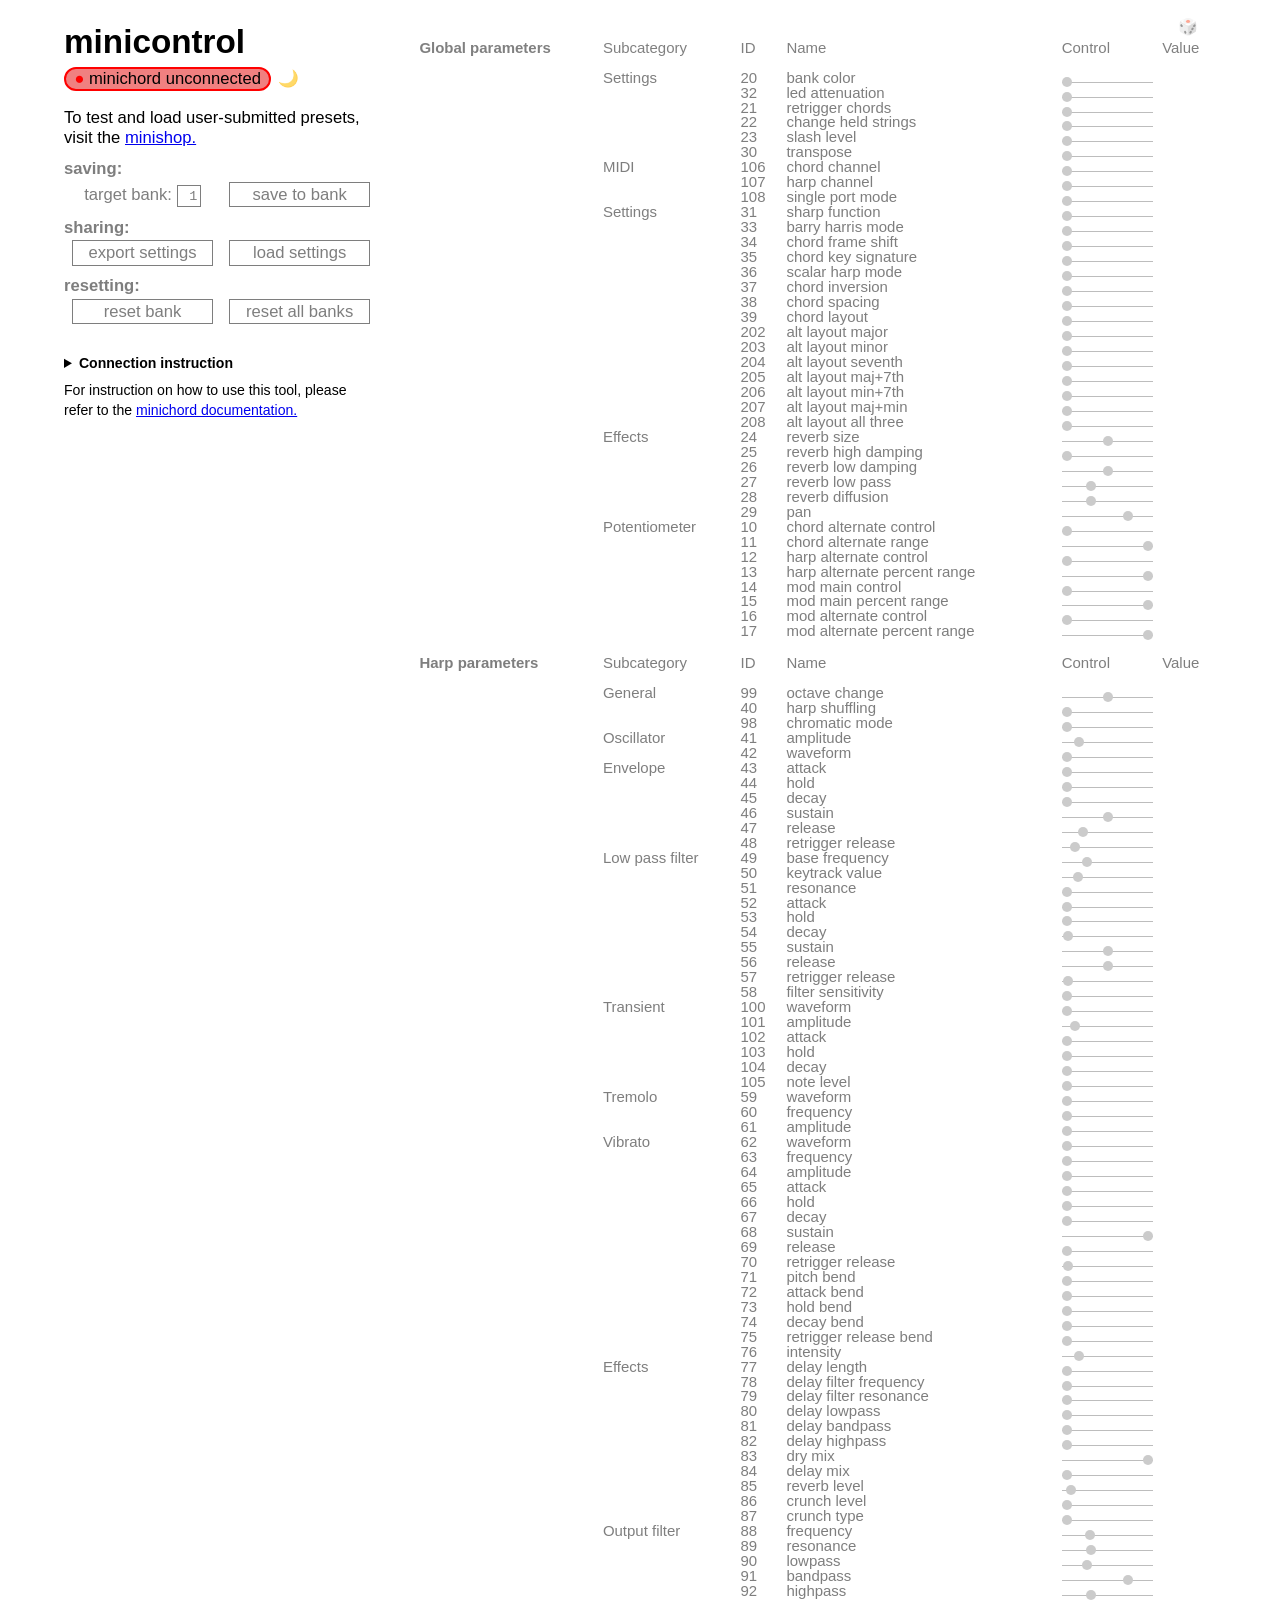
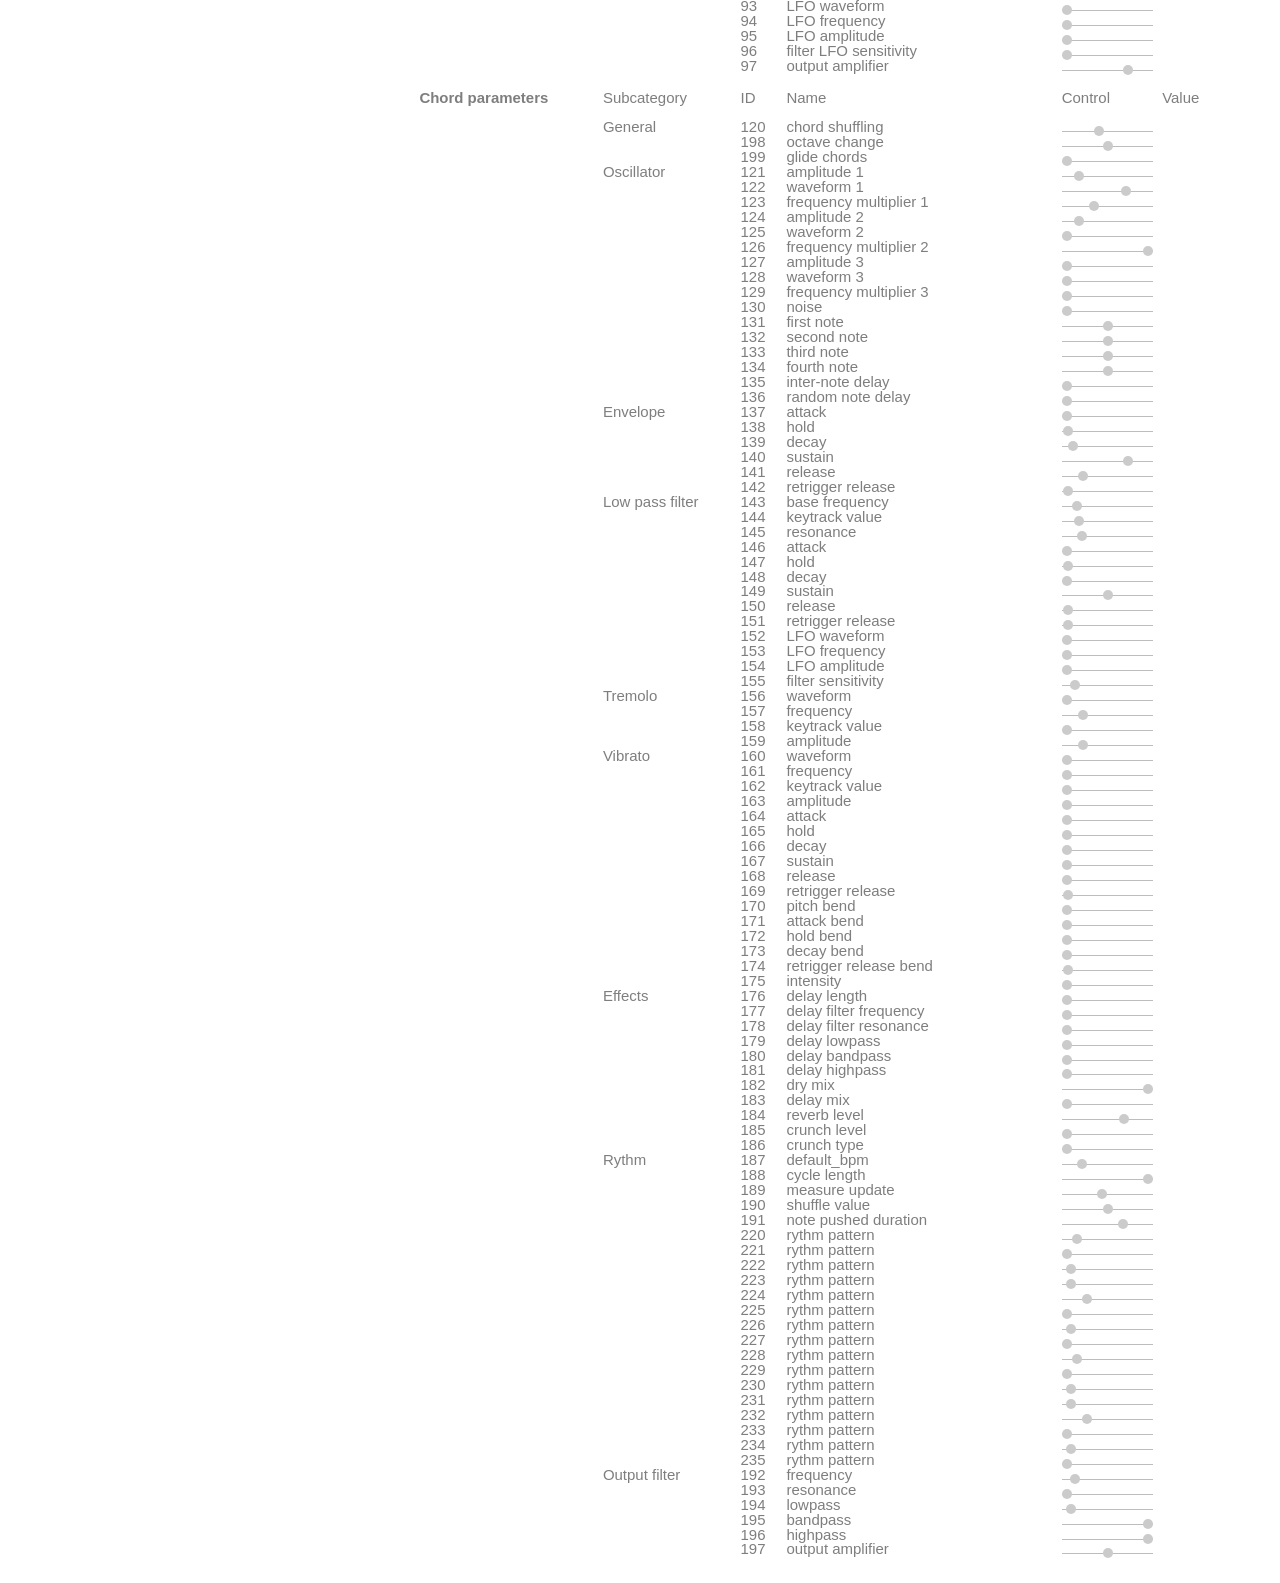
==== commit fbf528ed: "Merge upstream main into test-allFeatures Brings in the merges of the sysex and rhythm fixes, the al" ====
--- a/documentation/site/minicontrol/index.html
+++ b/documentation/site/minicontrol/index.html
@@ -460,6 +460,166 @@
               <p></p>
             </div>
             <div class=" bloc B3 M2 S3">
+              <p></p>
+            </div>
+            <div class=" bloc B1 M1 S1">
+              <p>39</p>
+            </div>
+            <div class=" bloc B6 M4 S6">
+              <dfn title="0 gives the standard chords, 1 gives the assignable layout below">chord layout</dfn>
+            </div>
+            <div class=" bloc B2 M2 S4">
+              <input class="slider inactive" adress_field="39" curve="linear" data_type="int" id="16" max="1" min="0" onchange="handlechange(this)" step="1" target_max="1" target_min="0" type="range" value="0" />
+            </div>
+            <div class=" bloc B1 M1 S1">
+              <p id="value_zone39" class="value_zone"></p>
+            </div>
+          </div>
+          <div name="17" version="2" class="line data_line content_line inactive">
+            <div class=" bloc B4 M0 S0">
+              <p></p>
+            </div>
+            <div class=" bloc B3 M2 S3">
+              <p></p>
+            </div>
+            <div class=" bloc B1 M1 S1">
+              <p>202</p>
+            </div>
+            <div class=" bloc B6 M4 S6">
+              <dfn title="which chord the major button plays in the alternate layout. 0 keeps the default for that slot, and in order major, minor, seventh, maj seventh, min seventh, diminished, augmented, major sixth, minor sixth, full diminished, half diminished, suspended fourth, suspended second, seventh suspended, major ninth, minor ninth, added ninth, six nine">alt layout major</dfn>
+            </div>
+            <div class=" bloc B2 M2 S4">
+              <input class="slider inactive" adress_field="202" curve="linear" data_type="int" id="17" max="18" min="0" onchange="handlechange(this)" step="1" target_max="18" target_min="0" type="range" value="0" />
+            </div>
+            <div class=" bloc B1 M1 S1">
+              <p id="value_zone202" class="value_zone"></p>
+            </div>
+          </div>
+          <div name="18" version="2" class="line data_line content_line inactive">
+            <div class=" bloc B4 M0 S0">
+              <p></p>
+            </div>
+            <div class=" bloc B3 M2 S3">
+              <p></p>
+            </div>
+            <div class=" bloc B1 M1 S1">
+              <p>203</p>
+            </div>
+            <div class=" bloc B6 M4 S6">
+              <dfn title="which chord the minor button plays in the alternate layout. 0 keeps the default for that slot, and in order major, minor, seventh, maj seventh, min seventh, diminished, augmented, major sixth, minor sixth, full diminished, half diminished, suspended fourth, suspended second, seventh suspended, major ninth, minor ninth, added ninth, six nine">alt layout minor</dfn>
+            </div>
+            <div class=" bloc B2 M2 S4">
+              <input class="slider inactive" adress_field="203" curve="linear" data_type="int" id="18" max="18" min="0" onchange="handlechange(this)" step="1" target_max="18" target_min="0" type="range" value="0" />
+            </div>
+            <div class=" bloc B1 M1 S1">
+              <p id="value_zone203" class="value_zone"></p>
+            </div>
+          </div>
+          <div name="19" version="2" class="line data_line content_line inactive">
+            <div class=" bloc B4 M0 S0">
+              <p></p>
+            </div>
+            <div class=" bloc B3 M2 S3">
+              <p></p>
+            </div>
+            <div class=" bloc B1 M1 S1">
+              <p>204</p>
+            </div>
+            <div class=" bloc B6 M4 S6">
+              <dfn title="which chord the seventh button plays in the alternate layout. 0 keeps the default for that slot, and in order major, minor, seventh, maj seventh, min seventh, diminished, augmented, major sixth, minor sixth, full diminished, half diminished, suspended fourth, suspended second, seventh suspended, major ninth, minor ninth, added ninth, six nine">alt layout seventh</dfn>
+            </div>
+            <div class=" bloc B2 M2 S4">
+              <input class="slider inactive" adress_field="204" curve="linear" data_type="int" id="19" max="18" min="0" onchange="handlechange(this)" step="1" target_max="18" target_min="0" type="range" value="0" />
+            </div>
+            <div class=" bloc B1 M1 S1">
+              <p id="value_zone204" class="value_zone"></p>
+            </div>
+          </div>
+          <div name="20" version="2" class="line data_line content_line inactive">
+            <div class=" bloc B4 M0 S0">
+              <p></p>
+            </div>
+            <div class=" bloc B3 M2 S3">
+              <p></p>
+            </div>
+            <div class=" bloc B1 M1 S1">
+              <p>205</p>
+            </div>
+            <div class=" bloc B6 M4 S6">
+              <dfn title="which chord major and seventh together play in the alternate layout. 0 keeps the default for that slot, and in order major, minor, seventh, maj seventh, min seventh, diminished, augmented, major sixth, minor sixth, full diminished, half diminished, suspended fourth, suspended second, seventh suspended, major ninth, minor ninth, added ninth, six nine">alt layout maj+7th</dfn>
+            </div>
+            <div class=" bloc B2 M2 S4">
+              <input class="slider inactive" adress_field="205" curve="linear" data_type="int" id="20" max="18" min="0" onchange="handlechange(this)" step="1" target_max="18" target_min="0" type="range" value="0" />
+            </div>
+            <div class=" bloc B1 M1 S1">
+              <p id="value_zone205" class="value_zone"></p>
+            </div>
+          </div>
+          <div name="21" version="2" class="line data_line content_line inactive">
+            <div class=" bloc B4 M0 S0">
+              <p></p>
+            </div>
+            <div class=" bloc B3 M2 S3">
+              <p></p>
+            </div>
+            <div class=" bloc B1 M1 S1">
+              <p>206</p>
+            </div>
+            <div class=" bloc B6 M4 S6">
+              <dfn title="which chord minor and seventh together play in the alternate layout. 0 keeps the default for that slot, and in order major, minor, seventh, maj seventh, min seventh, diminished, augmented, major sixth, minor sixth, full diminished, half diminished, suspended fourth, suspended second, seventh suspended, major ninth, minor ninth, added ninth, six nine">alt layout min+7th</dfn>
+            </div>
+            <div class=" bloc B2 M2 S4">
+              <input class="slider inactive" adress_field="206" curve="linear" data_type="int" id="21" max="18" min="0" onchange="handlechange(this)" step="1" target_max="18" target_min="0" type="range" value="0" />
+            </div>
+            <div class=" bloc B1 M1 S1">
+              <p id="value_zone206" class="value_zone"></p>
+            </div>
+          </div>
+          <div name="22" version="2" class="line data_line content_line inactive">
+            <div class=" bloc B4 M0 S0">
+              <p></p>
+            </div>
+            <div class=" bloc B3 M2 S3">
+              <p></p>
+            </div>
+            <div class=" bloc B1 M1 S1">
+              <p>207</p>
+            </div>
+            <div class=" bloc B6 M4 S6">
+              <dfn title="which chord major and minor together play in the alternate layout. 0 keeps the default for that slot, and in order major, minor, seventh, maj seventh, min seventh, diminished, augmented, major sixth, minor sixth, full diminished, half diminished, suspended fourth, suspended second, seventh suspended, major ninth, minor ninth, added ninth, six nine">alt layout maj+min</dfn>
+            </div>
+            <div class=" bloc B2 M2 S4">
+              <input class="slider inactive" adress_field="207" curve="linear" data_type="int" id="22" max="18" min="0" onchange="handlechange(this)" step="1" target_max="18" target_min="0" type="range" value="0" />
+            </div>
+            <div class=" bloc B1 M1 S1">
+              <p id="value_zone207" class="value_zone"></p>
+            </div>
+          </div>
+          <div name="23" version="2" class="line data_line content_line inactive">
+            <div class=" bloc B4 M0 S0">
+              <p></p>
+            </div>
+            <div class=" bloc B3 M2 S3">
+              <p></p>
+            </div>
+            <div class=" bloc B1 M1 S1">
+              <p>208</p>
+            </div>
+            <div class=" bloc B6 M4 S6">
+              <dfn title="which chord all three buttons play in the alternate layout. 0 keeps the default for that slot, and in order major, minor, seventh, maj seventh, min seventh, diminished, augmented, major sixth, minor sixth, full diminished, half diminished, suspended fourth, suspended second, seventh suspended, major ninth, minor ninth, added ninth, six nine">alt layout all three</dfn>
+            </div>
+            <div class=" bloc B2 M2 S4">
+              <input class="slider inactive" adress_field="208" curve="linear" data_type="int" id="23" max="18" min="0" onchange="handlechange(this)" step="1" target_max="18" target_min="0" type="range" value="0" />
+            </div>
+            <div class=" bloc B1 M1 S1">
+              <p id="value_zone208" class="value_zone"></p>
+            </div>
+          </div>
+          <div name="24" version="2" class="line data_line content_line inactive">
+            <div class=" bloc B4 M0 S0">
+              <p></p>
+            </div>
+            <div class=" bloc B3 M2 S3">
               <p>Effects</p>
             </div>
             <div class=" bloc B1 M1 S1">
@@ -469,13 +629,13 @@
               <dfn title="size of the reverb room">reverb size</dfn>
             </div>
             <div class=" bloc B2 M2 S4">
-              <input class="slider inactive" adress_field="24" curve="linear" data_type="float" id="16" max="1" min="0" onchange="handlechange(this)" step="0.01" target_max="1" target_min="0" type="range" value="0.5" />
+              <input class="slider inactive" adress_field="24" curve="linear" data_type="float" id="24" max="1" min="0" onchange="handlechange(this)" step="0.01" target_max="1" target_min="0" type="range" value="0.5" />
             </div>
             <div class=" bloc B1 M1 S1">
               <p id="value_zone24" class="value_zone"></p>
             </div>
           </div>
-          <div name="17" version="2" class="line data_line content_line inactive">
+          <div name="25" version="2" class="line data_line content_line inactive">
             <div class=" bloc B4 M0 S0">
               <p></p>
             </div>
@@ -489,13 +649,13 @@
               <dfn title="damping of high frequencies in the reverb room">reverb high damping</dfn>
             </div>
             <div class=" bloc B2 M2 S4">
-              <input class="slider inactive" adress_field="25" curve="linear" data_type="float" id="17" max="1" min="0" onchange="handlechange(this)" step="0.01" target_max="1" target_min="0" type="range" value="0.0" />
+              <input class="slider inactive" adress_field="25" curve="linear" data_type="float" id="25" max="1" min="0" onchange="handlechange(this)" step="0.01" target_max="1" target_min="0" type="range" value="0.0" />
             </div>
             <div class=" bloc B1 M1 S1">
               <p id="value_zone25" class="value_zone"></p>
             </div>
           </div>
-          <div name="18" version="2" class="line data_line content_line inactive">
+          <div name="26" version="2" class="line data_line content_line inactive">
             <div class=" bloc B4 M0 S0">
               <p></p>
             </div>
@@ -509,13 +669,13 @@
               <dfn title="damping of low frequencies in the reverb room">reverb low damping</dfn>
             </div>
             <div class=" bloc B2 M2 S4">
-              <input class="slider inactive" adress_field="26" curve="linear" data_type="float" id="18" max="1" min="0" onchange="handlechange(this)" step="0.01" target_max="1" target_min="0" type="range" value="0.5" />
+              <input class="slider inactive" adress_field="26" curve="linear" data_type="float" id="26" max="1" min="0" onchange="handlechange(this)" step="0.01" target_max="1" target_min="0" type="range" value="0.5" />
             </div>
             <div class=" bloc B1 M1 S1">
               <p id="value_zone26" class="value_zone"></p>
             </div>
           </div>
-          <div name="19" version="2" class="line data_line content_line inactive">
+          <div name="27" version="2" class="line data_line content_line inactive">
             <div class=" bloc B4 M0 S0">
               <p></p>
             </div>
@@ -529,13 +689,13 @@
               <dfn title="additional low pass in the reverb room">reverb low pass</dfn>
             </div>
             <div class=" bloc B2 M2 S4">
-              <input class="slider inactive" adress_field="27" curve="linear" data_type="float" id="19" max="1" min="0" onchange="handlechange(this)" step="0.01" target_max="1" target_min="0" type="range" value="0.3" />
+              <input class="slider inactive" adress_field="27" curve="linear" data_type="float" id="27" max="1" min="0" onchange="handlechange(this)" step="0.01" target_max="1" target_min="0" type="range" value="0.3" />
             </div>
             <div class=" bloc B1 M1 S1">
               <p id="value_zone27" class="value_zone"></p>
             </div>
           </div>
-          <div name="20" version="2" class="line data_line content_line inactive">
+          <div name="28" version="2" class="line data_line content_line inactive">
             <div class=" bloc B4 M0 S0">
               <p></p>
             </div>
@@ -549,13 +709,13 @@
               <dfn title="diffusion within the reverb room">reverb diffusion</dfn>
             </div>
             <div class=" bloc B2 M2 S4">
-              <input class="slider inactive" adress_field="28" curve="linear" data_type="float" id="20" max="1" min="0" onchange="handlechange(this)" step="0.01" target_max="1" target_min="0" type="range" value="0.3" />
+              <input class="slider inactive" adress_field="28" curve="linear" data_type="float" id="28" max="1" min="0" onchange="handlechange(this)" step="0.01" target_max="1" target_min="0" type="range" value="0.3" />
             </div>
             <div class=" bloc B1 M1 S1">
               <p id="value_zone28" class="value_zone"></p>
             </div>
           </div>
-          <div name="21" version="2" class="line data_line content_line inactive">
+          <div name="29" version="2" class="line data_line content_line inactive">
             <div class=" bloc B4 M0 S0">
               <p></p>
             </div>
@@ -569,13 +729,13 @@
               <dfn title="pans the chord and harp sound, from fully separated to both in the middle ">pan</dfn>
             </div>
             <div class=" bloc B2 M2 S4">
-              <input class="slider inactive" adress_field="29" curve="linear" data_type="float" id="21" max="1" min="0" onchange="handlechange(this)" step="0.01" target_max="1" target_min="0" type="range" value="0.75" />
+              <input class="slider inactive" adress_field="29" curve="linear" data_type="float" id="29" max="1" min="0" onchange="handlechange(this)" step="0.01" target_max="1" target_min="0" type="range" value="0.75" />
             </div>
             <div class=" bloc B1 M1 S1">
               <p id="value_zone29" class="value_zone"></p>
             </div>
           </div>
-          <div name="22" version="2" class="line data_line content_line inactive">
+          <div name="30" version="2" class="line data_line content_line inactive">
             <div class=" bloc B4 M0 S0">
               <p></p>
             </div>
@@ -589,13 +749,13 @@
               <dfn title="defines the adress targeted by the chord potentiometer alternate function">chord alternate control</dfn>
             </div>
             <div class=" bloc B2 M2 S4">
-              <input class="slider inactive" adress_field="10" curve="linear" data_type="int" id="22" max="219" min="21" onchange="handlechange(this)" step="1" target_max="219" target_min="21" type="range" value="0" />
+              <input class="slider inactive" adress_field="10" curve="linear" data_type="int" id="30" max="219" min="21" onchange="handlechange(this)" step="1" target_max="219" target_min="21" type="range" value="0" />
             </div>
             <div class=" bloc B1 M1 S1">
               <p id="value_zone10" class="value_zone"></p>
             </div>
           </div>
-          <div name="23" version="2" class="line data_line content_line inactive">
+          <div name="31" version="2" class="line data_line content_line inactive">
             <div class=" bloc B4 M0 S0">
               <p></p>
             </div>
@@ -609,13 +769,13 @@
               <dfn title="defines the control range of the chord potentiometer alternate function">chord alternate range</dfn>
             </div>
             <div class=" bloc B2 M2 S4">
-              <input class="slider inactive" adress_field="11" curve="linear" data_type="int" id="23" max="100" min="0" onchange="handlechange(this)" step="1" target_max="100" target_min="0" type="range" value="100" />
+              <input class="slider inactive" adress_field="11" curve="linear" data_type="int" id="31" max="100" min="0" onchange="handlechange(this)" step="1" target_max="100" target_min="0" type="range" value="100" />
             </div>
             <div class=" bloc B1 M1 S1">
               <p id="value_zone11" class="value_zone"></p>
             </div>
           </div>
-          <div name="24" version="2" class="line data_line content_line inactive">
+          <div name="32" version="2" class="line data_line content_line inactive">
             <div class=" bloc B4 M0 S0">
               <p></p>
             </div>
@@ -629,13 +789,13 @@
               <dfn title="defines the adress targeted by the harp potentiometer alternate function">harp alternate control</dfn>
             </div>
             <div class=" bloc B2 M2 S4">
-              <input class="slider inactive" adress_field="12" curve="linear" data_type="int" id="24" max="219" min="21" onchange="handlechange(this)" step="1" target_max="219" target_min="21" type="range" value="0" />
+              <input class="slider inactive" adress_field="12" curve="linear" data_type="int" id="32" max="219" min="21" onchange="handlechange(this)" step="1" target_max="219" target_min="21" type="range" value="0" />
             </div>
             <div class=" bloc B1 M1 S1">
               <p id="value_zone12" class="value_zone"></p>
             </div>
           </div>
-          <div name="25" version="2" class="line data_line content_line inactive">
+          <div name="33" version="2" class="line data_line content_line inactive">
             <div class=" bloc B4 M0 S0">
               <p></p>
             </div>
@@ -649,13 +809,13 @@
               <dfn title="defines the control range of the harp potentiometer alternate function">harp alternate percent range</dfn>
             </div>
             <div class=" bloc B2 M2 S4">
-              <input class="slider inactive" adress_field="13" curve="linear" data_type="int" id="25" max="100" min="0" onchange="handlechange(this)" step="1" target_max="100" target_min="0" type="range" value="100" />
+              <input class="slider inactive" adress_field="13" curve="linear" data_type="int" id="33" max="100" min="0" onchange="handlechange(this)" step="1" target_max="100" target_min="0" type="range" value="100" />
             </div>
             <div class=" bloc B1 M1 S1">
               <p id="value_zone13" class="value_zone"></p>
             </div>
           </div>
-          <div name="26" version="2" class="line data_line content_line inactive">
+          <div name="34" version="2" class="line data_line content_line inactive">
             <div class=" bloc B4 M0 S0">
               <p></p>
             </div>
@@ -669,13 +829,13 @@
               <dfn title="defines the adress targeted by the modulation potentiometer main function">mod main control</dfn>
             </div>
             <div class=" bloc B2 M2 S4">
-              <input class="slider inactive" adress_field="14" curve="linear" data_type="int" id="26" max="219" min="21" onchange="handlechange(this)" step="1" target_max="219" target_min="21" type="range" value="0" />
+              <input class="slider inactive" adress_field="14" curve="linear" data_type="int" id="34" max="219" min="21" onchange="handlechange(this)" step="1" target_max="219" target_min="21" type="range" value="0" />
             </div>
             <div class=" bloc B1 M1 S1">
               <p id="value_zone14" class="value_zone"></p>
             </div>
           </div>
-          <div name="27" version="2" class="line data_line content_line inactive">
+          <div name="35" version="2" class="line data_line content_line inactive">
             <div class=" bloc B4 M0 S0">
               <p></p>
             </div>
@@ -689,13 +849,13 @@
               <dfn title="defines the control range of the modulation potentiometer main function">mod main percent range</dfn>
             </div>
             <div class=" bloc B2 M2 S4">
-              <input class="slider inactive" adress_field="15" curve="linear" data_type="int" id="27" max="100" min="0" onchange="handlechange(this)" step="1" target_max="100" target_min="0" type="range" value="100" />
+              <input class="slider inactive" adress_field="15" curve="linear" data_type="int" id="35" max="100" min="0" onchange="handlechange(this)" step="1" target_max="100" target_min="0" type="range" value="100" />
             </div>
             <div class=" bloc B1 M1 S1">
               <p id="value_zone15" class="value_zone"></p>
             </div>
           </div>
-          <div name="28" version="2" class="line data_line content_line inactive">
+          <div name="36" version="2" class="line data_line content_line inactive">
             <div class=" bloc B4 M0 S0">
               <p></p>
             </div>
@@ -709,13 +869,13 @@
               <dfn title="defines the adress targeted by the modulation potentiometer alternate function">mod alternate control</dfn>
             </div>
             <div class=" bloc B2 M2 S4">
-              <input class="slider inactive" adress_field="16" curve="linear" data_type="int" id="28" max="219" min="21" onchange="handlechange(this)" step="1" target_max="219" target_min="21" type="range" value="0" />
+              <input class="slider inactive" adress_field="16" curve="linear" data_type="int" id="36" max="219" min="21" onchange="handlechange(this)" step="1" target_max="219" target_min="21" type="range" value="0" />
             </div>
             <div class=" bloc B1 M1 S1">
               <p id="value_zone16" class="value_zone"></p>
             </div>
           </div>
-          <div name="29" version="2" class="line data_line content_line inactive">
+          <div name="37" version="2" class="line data_line content_line inactive">
             <div class=" bloc B4 M0 S0">
               <p></p>
             </div>
@@ -729,13 +889,13 @@
               <dfn title="defines the control range of the modulation potentiometer alternate function">mod alternate percent range </dfn>
             </div>
             <div class=" bloc B2 M2 S4">
-              <input class="slider inactive" adress_field="17" curve="linear" data_type="int" id="29" max="100" min="0" onchange="handlechange(this)" step="1" target_max="100" target_min="0" type="range" value="100" />
+              <input class="slider inactive" adress_field="17" curve="linear" data_type="int" id="37" max="100" min="0" onchange="handlechange(this)" step="1" target_max="100" target_min="0" type="range" value="100" />
             </div>
             <div class=" bloc B1 M1 S1">
               <p id="value_zone17" class="value_zone"></p>
             </div>
           </div>
-          <div name="30" version="2" class="line data_line content_line inactive hidden">
+          <div name="38" version="2" class="line data_line content_line inactive hidden">
             <div class=" bloc B4 M0 S0">
               <p></p>
             </div>
@@ -749,13 +909,13 @@
               <dfn title="nothing yet">chord alternate value</dfn>
             </div>
             <div class=" bloc B2 M2 S4">
-              <input class="slider inactive" adress_field="4" curve="linear" data_type="int" id="30" max="1024" min="0" onchange="handlechange(this)" step="1" target_max="1024" target_min="0" type="range" value="512" />
+              <input class="slider inactive" adress_field="4" curve="linear" data_type="int" id="38" max="1024" min="0" onchange="handlechange(this)" step="1" target_max="1024" target_min="0" type="range" value="512" />
             </div>
             <div class=" bloc B1 M1 S1">
               <p id="value_zone4" class="value_zone"></p>
             </div>
           </div>
-          <div name="31" version="2" class="line data_line content_line inactive hidden">
+          <div name="39" version="2" class="line data_line content_line inactive hidden">
             <div class=" bloc B4 M0 S0">
               <p></p>
             </div>
@@ -769,13 +929,13 @@
               <dfn title="nothing yet">harp alternate value</dfn>
             </div>
             <div class=" bloc B2 M2 S4">
-              <input class="slider inactive" adress_field="5" curve="linear" data_type="int" id="31" max="1024" min="0" onchange="handlechange(this)" step="1" target_max="1024" target_min="0" type="range" value="512" />
+              <input class="slider inactive" adress_field="5" curve="linear" data_type="int" id="39" max="1024" min="0" onchange="handlechange(this)" step="1" target_max="1024" target_min="0" type="range" value="512" />
             </div>
             <div class=" bloc B1 M1 S1">
               <p id="value_zone5" class="value_zone"></p>
             </div>
           </div>
-          <div name="32" version="2" class="line data_line content_line inactive hidden">
+          <div name="40" version="2" class="line data_line content_line inactive hidden">
             <div class=" bloc B4 M0 S0">
               <p></p>
             </div>
@@ -789,13 +949,13 @@
               <dfn title="nothing yet">mod alternate value</dfn>
             </div>
             <div class=" bloc B2 M2 S4">
-              <input class="slider inactive" adress_field="6" curve="linear" data_type="int" id="32" max="1024" min="0" onchange="handlechange(this)" step="1" target_max="1024" target_min="0" type="range" value="512" />
+              <input class="slider inactive" adress_field="6" curve="linear" data_type="int" id="40" max="1024" min="0" onchange="handlechange(this)" step="1" target_max="1024" target_min="0" type="range" value="512" />
             </div>
             <div class=" bloc B1 M1 S1">
               <p id="value_zone6" class="value_zone"></p>
             </div>
           </div>
-          <div name="33" version="2" class="line data_line content_line inactive hidden">
+          <div name="41" version="2" class="line data_line content_line inactive hidden">
             <div class=" bloc B4 M0 S0">
               <p></p>
             </div>
@@ -809,7 +969,7 @@
               <dfn title="nothing yet">firmware revision</dfn>
             </div>
             <div class=" bloc B2 M2 S4">
-              <input class="slider inactive" adress_field="7" curve="linear" data_type="float" id="33" max="10" min="0" onchange="handlechange(this)" step="0.01" target_max="10" target_min="0" type="range" value="0.0" />
+              <input class="slider inactive" adress_field="7" curve="linear" data_type="float" id="41" max="10" min="0" onchange="handlechange(this)" step="0.01" target_max="10" target_min="0" type="range" value="0.0" />
             </div>
             <div class=" bloc B1 M1 S1">
               <p id="value_zone7" class="value_zone"></p>
@@ -817,7 +977,7 @@
           </div>
         </div>
         <div class="array_content">
-          <div name="34" class="line header_data data_line inactive">
+          <div name="42" class="line header_data data_line inactive">
             <div class=" bloc B4 M9 S9">
               <p class="row_title">Harp parameters</p>
             </div>
@@ -837,10 +997,10 @@
               <p>Value</p>
             </div>
           </div>
-          <div name="34" class="line data_line">
+          <div name="42" class="line data_line">
             <hr />
           </div>
-          <div name="34" version="2" class="line data_line content_line inactive hidden">
+          <div name="42" version="2" class="line data_line content_line inactive hidden">
             <div class=" bloc B4 M0 S0">
               <p></p>
             </div>
@@ -854,13 +1014,13 @@
               <dfn title="global gain of the harp section">global gain</dfn>
             </div>
             <div class=" bloc B2 M2 S4">
-              <input class="slider inactive" adress_field="2" curve="linear" data_type="float" id="34" max="1" min="0" onchange="handlechange(this)" step="0.01" target_max="1" target_min="0" type="range" value="0.5" />
+              <input class="slider inactive" adress_field="2" curve="linear" data_type="float" id="42" max="1" min="0" onchange="handlechange(this)" step="0.01" target_max="1" target_min="0" type="range" value="0.5" />
             </div>
             <div class=" bloc B1 M1 S1">
               <p id="value_zone2" class="value_zone"></p>
             </div>
           </div>
-          <div name="35" version="3" class="line data_line content_line inactive">
+          <div name="43" version="3" class="line data_line content_line inactive">
             <div class=" bloc B4 M0 S0">
               <p></p>
             </div>
@@ -874,13 +1034,13 @@
               <dfn title="changes the octave of the harp section up or down">octave change</dfn>
             </div>
             <div class=" bloc B2 M2 S4">
-              <input class="slider inactive" adress_field="99" curve="linear" data_type="int" id="35" max="4" min="0" onchange="handlechange(this)" step="1" target_max="4" target_min="0" type="range" value="2" />
+              <input class="slider inactive" adress_field="99" curve="linear" data_type="int" id="43" max="4" min="0" onchange="handlechange(this)" step="1" target_max="4" target_min="0" type="range" value="2" />
             </div>
             <div class=" bloc B1 M1 S1">
               <p id="value_zone99" class="value_zone"></p>
             </div>
           </div>
-          <div name="36" version="2" class="line data_line content_line inactive">
+          <div name="44" version="2" class="line data_line content_line inactive">
             <div class=" bloc B4 M0 S0">
               <p></p>
             </div>
@@ -894,13 +1054,13 @@
               <dfn title="defines different harp patterns. 0 is normal, 1 i with second, 2 is with fourth, 3 with sixth, 4 octaves, 5 chromatics and 6 useful when using a keymaster touchplate in Barry Harris mode">harp shuffling</dfn>
             </div>
             <div class=" bloc B2 M2 S4">
-              <input class="slider inactive" adress_field="40" curve="linear" data_type="int" id="36" max="6" min="0" onchange="handlechange(this)" step="1" target_max="6" target_min="0" type="range" value="0" />
+              <input class="slider inactive" adress_field="40" curve="linear" data_type="int" id="44" max="6" min="0" onchange="handlechange(this)" step="1" target_max="6" target_min="0" type="range" value="0" />
             </div>
             <div class=" bloc B1 M1 S1">
               <p id="value_zone40" class="value_zone"></p>
             </div>
           </div>
-          <div name="37" version="3" class="line data_line content_line inactive">
+          <div name="45" version="3" class="line data_line content_line inactive">
             <div class=" bloc B4 M0 S0">
               <p></p>
             </div>
@@ -914,13 +1074,13 @@
               <dfn title="puts the harp in chromatic mode, with static notes not dependant on chord selection">chromatic mode</dfn>
             </div>
             <div class=" bloc B2 M2 S4">
-              <input class="slider inactive" adress_field="98" curve="linear" data_type="int" id="37" max="1" min="0" onchange="handlechange(this)" step="1" target_max="1" target_min="0" type="range" value="0" />
+              <input class="slider inactive" adress_field="98" curve="linear" data_type="int" id="45" max="1" min="0" onchange="handlechange(this)" step="1" target_max="1" target_min="0" type="range" value="0" />
             </div>
             <div class=" bloc B1 M1 S1">
               <p id="value_zone98" class="value_zone"></p>
             </div>
           </div>
-          <div name="38" version="2" class="line data_line content_line inactive">
+          <div name="46" version="2" class="line data_line content_line inactive">
             <div class=" bloc B4 M0 S0">
               <p></p>
             </div>
@@ -934,13 +1094,13 @@
               <dfn title="amplitude of the 12 initial oscillators">amplitude</dfn>
             </div>
             <div class=" bloc B2 M2 S4">
-              <input class="slider inactive" adress_field="41" curve="linear" data_type="float" id="38" max="1" min="0" onchange="handlechange(this)" step="0.01" target_max="1" target_min="0" type="range" value="0.15" />
+              <input class="slider inactive" adress_field="41" curve="linear" data_type="float" id="46" max="1" min="0" onchange="handlechange(this)" step="0.01" target_max="1" target_min="0" type="range" value="0.15" />
             </div>
             <div class=" bloc B1 M1 S1">
               <p id="value_zone41" class="value_zone"></p>
             </div>
           </div>
-          <div name="39" version="2" class="line data_line content_line inactive">
+          <div name="47" version="2" class="line data_line content_line inactive">
             <div class=" bloc B4 M0 S0">
               <p></p>
             </div>
@@ -954,13 +1114,13 @@
               <dfn title="defines the waveform amongst 12 oscillators. In order: sine, sawtooth, square, triangle, bandlimited pulse, pulse, reverse sawtooth, sample and hold, variable triangle, bandlimited sawtooth, reverse bandlimited sawtooth, bandlimited square.">waveform</dfn>
             </div>
             <div class=" bloc B2 M2 S4">
-              <input class="slider inactive" adress_field="42" curve="linear" data_type="int" id="39" max="11" min="0" onchange="handlechange(this)" step="1" target_max="11" target_min="0" type="range" value="0" />
+              <input class="slider inactive" adress_field="42" curve="linear" data_type="int" id="47" max="11" min="0" onchange="handlechange(this)" step="1" target_max="11" target_min="0" type="range" value="0" />
             </div>
             <div class=" bloc B1 M1 S1">
               <p id="value_zone42" class="value_zone"></p>
             </div>
           </div>
-          <div name="40" version="2" class="line data_line content_line inactive">
+          <div name="48" version="2" class="line data_line content_line inactive">
             <div class=" bloc B4 M0 S0">
               <p></p>
             </div>
@@ -974,13 +1134,13 @@
               <dfn title="attack time of the envelope">attack</dfn>
             </div>
             <div class=" bloc B2 M2 S4">
-              <input class="slider inactive" adress_field="43" curve="exponential" data_type="int" id="40" max="5000" min="0" onchange="handlechange(this)" step="1" target_max="5000" target_min="0" type="range" value="8" />
+              <input class="slider inactive" adress_field="43" curve="exponential" data_type="int" id="48" max="5000" min="0" onchange="handlechange(this)" step="1" target_max="5000" target_min="0" type="range" value="8" />
             </div>
             <div class=" bloc B1 M1 S1">
               <p id="value_zone43" class="value_zone"></p>
             </div>
           </div>
-          <div name="41" version="2" class="line data_line content_line inactive">
+          <div name="49" version="2" class="line data_line content_line inactive">
             <div class=" bloc B4 M0 S0">
               <p></p>
             </div>
@@ -994,13 +1154,13 @@
               <dfn title="hold time of the envelope">hold</dfn>
             </div>
             <div class=" bloc B2 M2 S4">
-              <input class="slider inactive" adress_field="44" curve="exponential" data_type="int" id="41" max="5000" min="0" onchange="handlechange(this)" step="1" target_max="5000" target_min="0" type="range" value="8" />
+              <input class="slider inactive" adress_field="44" curve="exponential" data_type="int" id="49" max="5000" min="0" onchange="handlechange(this)" step="1" target_max="5000" target_min="0" type="range" value="8" />
             </div>
             <div class=" bloc B1 M1 S1">
               <p id="value_zone44" class="value_zone"></p>
             </div>
           </div>
-          <div name="42" version="2" class="line data_line content_line inactive">
+          <div name="50" version="2" class="line data_line content_line inactive">
             <div class=" bloc B4 M0 S0">
               <p></p>
             </div>
@@ -1014,13 +1174,13 @@
               <dfn title="decay time of the envelope">decay</dfn>
             </div>
             <div class=" bloc B2 M2 S4">
-              <input class="slider inactive" adress_field="45" curve="exponential" data_type="int" id="42" max="5000" min="0" onchange="handlechange(this)" step="1" target_max="5000" target_min="0" type="range" value="12" />
+              <input class="slider inactive" adress_field="45" curve="exponential" data_type="int" id="50" max="5000" min="0" onchange="handlechange(this)" step="1" target_max="5000" target_min="0" type="range" value="12" />
             </div>
             <div class=" bloc B1 M1 S1">
               <p id="value_zone45" class="value_zone"></p>
             </div>
           </div>
-          <div name="43" version="2" class="line data_line content_line inactive">
+          <div name="51" version="2" class="line data_line content_line inactive">
             <div class=" bloc B4 M0 S0">
               <p></p>
             </div>
@@ -1034,13 +1194,13 @@
               <dfn title="sustain level of the envelope">sustain</dfn>
             </div>
             <div class=" bloc B2 M2 S4">
-              <input class="slider inactive" adress_field="46" curve="linear" data_type="float" id="43" max="1" min="0" onchange="handlechange(this)" step="0.01" target_max="1" target_min="0" type="range" value="0.5" />
+              <input class="slider inactive" adress_field="46" curve="linear" data_type="float" id="51" max="1" min="0" onchange="handlechange(this)" step="0.01" target_max="1" target_min="0" type="range" value="0.5" />
             </div>
             <div class=" bloc B1 M1 S1">
               <p id="value_zone46" class="value_zone"></p>
             </div>
           </div>
-          <div name="44" version="2" class="line data_line content_line inactive">
+          <div name="52" version="2" class="line data_line content_line inactive">
             <div class=" bloc B4 M0 S0">
               <p></p>
             </div>
@@ -1054,13 +1214,13 @@
               <dfn title="release time of the envelope">release</dfn>
             </div>
             <div class=" bloc B2 M2 S4">
-              <input class="slider inactive" adress_field="47" curve="exponential" data_type="int" id="44" max="5000" min="0" onchange="handlechange(this)" step="1" target_max="5000" target_min="0" type="range" value="1000" />
+              <input class="slider inactive" adress_field="47" curve="exponential" data_type="int" id="52" max="5000" min="0" onchange="handlechange(this)" step="1" target_max="5000" target_min="0" type="range" value="1000" />
             </div>
             <div class=" bloc B1 M1 S1">
               <p id="value_zone47" class="value_zone"></p>
             </div>
           </div>
-          <div name="45" version="2" class="line data_line content_line inactive">
+          <div name="53" version="2" class="line data_line content_line inactive">
             <div class=" bloc B4 M0 S0">
               <p></p>
             </div>
@@ -1074,13 +1234,13 @@
               <dfn title="retrigger time of the envelope">retrigger release</dfn>
             </div>
             <div class=" bloc B2 M2 S4">
-              <input class="slider inactive" adress_field="48" curve="exponential" data_type="int" id="45" max="10" min="0" onchange="handlechange(this)" step="1" target_max="10" target_min="0" type="range" value="1" />
+              <input class="slider inactive" adress_field="48" curve="exponential" data_type="int" id="53" max="10" min="0" onchange="handlechange(this)" step="1" target_max="10" target_min="0" type="range" value="1" />
             </div>
             <div class=" bloc B1 M1 S1">
               <p id="value_zone48" class="value_zone"></p>
             </div>
           </div>
-          <div name="46" version="2" class="line data_line content_line inactive">
+          <div name="54" version="2" class="line data_line content_line inactive">
             <div class=" bloc B4 M0 S0">
               <p></p>
             </div>
@@ -1094,13 +1254,13 @@
               <dfn title="corner frequency of the filter in the absence of control signal">base frequency</dfn>
             </div>
             <div class=" bloc B2 M2 S4">
-              <input class="slider inactive" adress_field="49" curve="exponential" data_type="int" id="46" max="2000" min="0" onchange="handlechange(this)" step="1" target_max="2000" target_min="0" type="range" value="500" />
+              <input class="slider inactive" adress_field="49" curve="exponential" data_type="int" id="54" max="2000" min="0" onchange="handlechange(this)" step="1" target_max="2000" target_min="0" type="range" value="500" />
             </div>
             <div class=" bloc B1 M1 S1">
               <p id="value_zone49" class="value_zone"></p>
             </div>
           </div>
-          <div name="47" version="2" class="line data_line content_line inactive">
+          <div name="55" version="2" class="line data_line content_line inactive">
             <div class=" bloc B4 M0 S0">
               <p></p>
             </div>
@@ -1114,13 +1274,13 @@
               <dfn title="value that is multiplied by the note frequency and added to the base corner frequency to allow for keytracking">keytrack value</dfn>
             </div>
             <div class=" bloc B2 M2 S4">
-              <input class="slider inactive" adress_field="50" curve="linear" data_type="float" id="47" max="3" min="0" onchange="handlechange(this)" step="0.01" target_max="3" target_min="0" type="range" value="0.4" />
+              <input class="slider inactive" adress_field="50" curve="linear" data_type="float" id="55" max="3" min="0" onchange="handlechange(this)" step="0.01" target_max="3" target_min="0" type="range" value="0.4" />
             </div>
             <div class=" bloc B1 M1 S1">
               <p id="value_zone50" class="value_zone"></p>
             </div>
           </div>
-          <div name="48" version="2" class="line data_line content_line inactive">
+          <div name="56" version="2" class="line data_line content_line inactive">
             <div class=" bloc B4 M0 S0">
               <p></p>
             </div>
@@ -1134,13 +1294,13 @@
               <dfn title="resonance of the filter">resonance</dfn>
             </div>
             <div class=" bloc B2 M2 S4">
-              <input class="slider inactive" adress_field="51" curve="linear" data_type="float" id="48" max="5" min="0.7" onchange="handlechange(this)" step="0.01" target_max="5" target_min="0.7" type="range" value="0.7" />
+              <input class="slider inactive" adress_field="51" curve="linear" data_type="float" id="56" max="5" min="0.7" onchange="handlechange(this)" step="0.01" target_max="5" target_min="0.7" type="range" value="0.7" />
             </div>
             <div class=" bloc B1 M1 S1">
               <p id="value_zone51" class="value_zone"></p>
             </div>
           </div>
-          <div name="49" version="2" class="line data_line content_line inactive">
+          <div name="57" version="2" class="line data_line content_line inactive">
             <div class=" bloc B4 M0 S0">
               <p></p>
             </div>
@@ -1154,13 +1314,13 @@
               <dfn title="attack time of the envelope filter">attack</dfn>
             </div>
             <div class=" bloc B2 M2 S4">
-              <input class="slider inactive" adress_field="52" curve="exponential" data_type="int" id="49" max="5000" min="0" onchange="handlechange(this)" step="1" target_max="5000" target_min="0" type="range" value="3" />
+              <input class="slider inactive" adress_field="52" curve="exponential" data_type="int" id="57" max="5000" min="0" onchange="handlechange(this)" step="1" target_max="5000" target_min="0" type="range" value="3" />
             </div>
             <div class=" bloc B1 M1 S1">
               <p id="value_zone52" class="value_zone"></p>
             </div>
           </div>
-          <div name="50" version="2" class="line data_line content_line inactive">
+          <div name="58" version="2" class="line data_line content_line inactive">
             <div class=" bloc B4 M0 S0">
               <p></p>
             </div>
@@ -1174,13 +1334,13 @@
               <dfn title="hold time of the envelope filter">hold</dfn>
             </div>
             <div class=" bloc B2 M2 S4">
-              <input class="slider inactive" adress_field="53" curve="exponential" data_type="int" id="50" max="5000" min="0" onchange="handlechange(this)" step="1" target_max="5000" target_min="0" type="range" value="35" />
+              <input class="slider inactive" adress_field="53" curve="exponential" data_type="int" id="58" max="5000" min="0" onchange="handlechange(this)" step="1" target_max="5000" target_min="0" type="range" value="35" />
             </div>
             <div class=" bloc B1 M1 S1">
               <p id="value_zone53" class="value_zone"></p>
             </div>
           </div>
-          <div name="51" version="2" class="line data_line content_line inactive">
+          <div name="59" version="2" class="line data_line content_line inactive">
             <div class=" bloc B4 M0 S0">
               <p></p>
             </div>
@@ -1194,13 +1354,13 @@
               <dfn title="decay time of the envelope filter">decay</dfn>
             </div>
             <div class=" bloc B2 M2 S4">
-              <input class="slider inactive" adress_field="54" curve="exponential" data_type="int" id="51" max="5000" min="0" onchange="handlechange(this)" step="1" target_max="5000" target_min="0" type="range" value="90" />
+              <input class="slider inactive" adress_field="54" curve="exponential" data_type="int" id="59" max="5000" min="0" onchange="handlechange(this)" step="1" target_max="5000" target_min="0" type="range" value="90" />
             </div>
             <div class=" bloc B1 M1 S1">
               <p id="value_zone54" class="value_zone"></p>
             </div>
           </div>
-          <div name="52" version="2" class="line data_line content_line inactive">
+          <div name="60" version="2" class="line data_line content_line inactive">
             <div class=" bloc B4 M0 S0">
               <p></p>
             </div>
@@ -1214,13 +1374,13 @@
               <dfn title="sustain level of the envelope filter">sustain</dfn>
             </div>
             <div class=" bloc B2 M2 S4">
-              <input class="slider inactive" adress_field="55" curve="linear" data_type="float" id="52" max="1" min="0" onchange="handlechange(this)" step="0.01" target_max="1" target_min="0" type="range" value="0.5" />
+              <input class="slider inactive" adress_field="55" curve="linear" data_type="float" id="60" max="1" min="0" onchange="handlechange(this)" step="0.01" target_max="1" target_min="0" type="range" value="0.5" />
             </div>
             <div class=" bloc B1 M1 S1">
               <p id="value_zone55" class="value_zone"></p>
             </div>
           </div>
-          <div name="53" version="2" class="line data_line content_line inactive">
+          <div name="61" version="2" class="line data_line content_line inactive">
             <div class=" bloc B4 M0 S0">
               <p></p>
             </div>
@@ -1234,13 +1394,13 @@
               <dfn title="release time of the envelope filter">release</dfn>
             </div>
             <div class=" bloc B2 M2 S4">
-              <input class="slider inactive" adress_field="56" curve="exponential" data_type="int" id="53" max="5000" min="0" onchange="handlechange(this)" step="1" target_max="5000" target_min="0" type="range" value="2500" />
+              <input class="slider inactive" adress_field="56" curve="exponential" data_type="int" id="61" max="5000" min="0" onchange="handlechange(this)" step="1" target_max="5000" target_min="0" type="range" value="2500" />
             </div>
             <div class=" bloc B1 M1 S1">
               <p id="value_zone56" class="value_zone"></p>
             </div>
           </div>
-          <div name="54" version="2" class="line data_line content_line inactive">
+          <div name="62" version="2" class="line data_line content_line inactive">
             <div class=" bloc B4 M0 S0">
               <p></p>
             </div>
@@ -1254,13 +1414,13 @@
               <dfn title="retrigger time of the envelope filter">retrigger release</dfn>
             </div>
             <div class=" bloc B2 M2 S4">
-              <input class="slider inactive" adress_field="57" curve="exponential" data_type="int" id="54" max="100" min="0" onchange="handlechange(this)" step="1" target_max="100" target_min="0" type="range" value="1" />
+              <input class="slider inactive" adress_field="57" curve="exponential" data_type="int" id="62" max="100" min="0" onchange="handlechange(this)" step="1" target_max="100" target_min="0" type="range" value="1" />
             </div>
             <div class=" bloc B1 M1 S1">
               <p id="value_zone57" class="value_zone"></p>
             </div>
           </div>
-          <div name="55" version="2" class="line data_line content_line inactive">
+          <div name="63" version="2" class="line data_line content_line inactive">
             <div class=" bloc B4 M0 S0">
               <p></p>
             </div>
@@ -1274,13 +1434,13 @@
               <dfn title="sensitivity of the filter to the control envelope">filter sensitivity</dfn>
             </div>
             <div class=" bloc B2 M2 S4">
-              <input class="slider inactive" adress_field="58" curve="linear" data_type="float" id="55" max="5" min="0" onchange="handlechange(this)" step="0.01" target_max="5" target_min="0" type="range" value="0.0" />
+              <input class="slider inactive" adress_field="58" curve="linear" data_type="float" id="63" max="5" min="0" onchange="handlechange(this)" step="0.01" target_max="5" target_min="0" type="range" value="0.0" />
             </div>
             <div class=" bloc B1 M1 S1">
               <p id="value_zone58" class="value_zone"></p>
             </div>
           </div>
-          <div name="56" version="6" class="line data_line content_line inactive">
+          <div name="64" version="6" class="line data_line content_line inactive">
             <div class=" bloc B4 M0 S0">
               <p></p>
             </div>
@@ -1294,13 +1454,13 @@
               <dfn title="defines the waveform of the transient. In order: sine, sawtooth, square, triangle, bandlimited pulse, pulse, reverse sawtooth, sample and hold, variable triangle, bandlimited sawtooth, reverse bandlimited sawtooth, bandlimited square.">waveform</dfn>
             </div>
             <div class=" bloc B2 M2 S4">
-              <input class="slider inactive" adress_field="100" curve="linear" data_type="int" id="56" max="11" min="0" onchange="handlechange(this)" step="1" target_max="11" target_min="0" type="range" value="0" />
+              <input class="slider inactive" adress_field="100" curve="linear" data_type="int" id="64" max="11" min="0" onchange="handlechange(this)" step="1" target_max="11" target_min="0" type="range" value="0" />
             </div>
             <div class=" bloc B1 M1 S1">
               <p id="value_zone100" class="value_zone"></p>
             </div>
           </div>
-          <div name="57" version="5" class="line data_line content_line inactive">
+          <div name="65" version="5" class="line data_line content_line inactive">
             <div class=" bloc B4 M0 S0">
               <p></p>
             </div>
@@ -1314,13 +1474,13 @@
               <dfn title="amplitude of the transient">amplitude</dfn>
             </div>
             <div class=" bloc B2 M2 S4">
-              <input class="slider inactive" adress_field="101" curve="linear" data_type="float" id="57" max="1" min="0" onchange="handlechange(this)" step="0.01" target_max="1" target_min="0" type="range" value="0.1" />
+              <input class="slider inactive" adress_field="101" curve="linear" data_type="float" id="65" max="1" min="0" onchange="handlechange(this)" step="0.01" target_max="1" target_min="0" type="range" value="0.1" />
             </div>
             <div class=" bloc B1 M1 S1">
               <p id="value_zone101" class="value_zone"></p>
             </div>
           </div>
-          <div name="58" version="5" class="line data_line content_line inactive">
+          <div name="66" version="5" class="line data_line content_line inactive">
             <div class=" bloc B4 M0 S0">
               <p></p>
             </div>
@@ -1334,13 +1494,13 @@
               <dfn title="attack time of the transient">attack</dfn>
             </div>
             <div class=" bloc B2 M2 S4">
-              <input class="slider inactive" adress_field="102" curve="exponential" data_type="int" id="58" max="5000" min="0" onchange="handlechange(this)" step="1" target_max="5000" target_min="0" type="range" value="10" />
+              <input class="slider inactive" adress_field="102" curve="exponential" data_type="int" id="66" max="5000" min="0" onchange="handlechange(this)" step="1" target_max="5000" target_min="0" type="range" value="10" />
             </div>
             <div class=" bloc B1 M1 S1">
               <p id="value_zone102" class="value_zone"></p>
             </div>
           </div>
-          <div name="59" version="5" class="line data_line content_line inactive">
+          <div name="67" version="5" class="line data_line content_line inactive">
             <div class=" bloc B4 M0 S0">
               <p></p>
             </div>
@@ -1354,13 +1514,13 @@
               <dfn title="hold time of the transient">hold</dfn>
             </div>
             <div class=" bloc B2 M2 S4">
-              <input class="slider inactive" adress_field="103" curve="exponential" data_type="int" id="59" max="5000" min="0" onchange="handlechange(this)" step="1" target_max="5000" target_min="0" type="range" value="10" />
+              <input class="slider inactive" adress_field="103" curve="exponential" data_type="int" id="67" max="5000" min="0" onchange="handlechange(this)" step="1" target_max="5000" target_min="0" type="range" value="10" />
             </div>
             <div class=" bloc B1 M1 S1">
               <p id="value_zone103" class="value_zone"></p>
             </div>
           </div>
-          <div name="60" version="5" class="line data_line content_line inactive">
+          <div name="68" version="5" class="line data_line content_line inactive">
             <div class=" bloc B4 M0 S0">
               <p></p>
             </div>
@@ -1374,13 +1534,13 @@
               <dfn title="decay time of the transient">decay</dfn>
             </div>
             <div class=" bloc B2 M2 S4">
-              <input class="slider inactive" adress_field="104" curve="exponential" data_type="int" id="60" max="5000" min="0" onchange="handlechange(this)" step="1" target_max="5000" target_min="0" type="range" value="40" />
+              <input class="slider inactive" adress_field="104" curve="exponential" data_type="int" id="68" max="5000" min="0" onchange="handlechange(this)" step="1" target_max="5000" target_min="0" type="range" value="40" />
             </div>
             <div class=" bloc B1 M1 S1">
               <p id="value_zone104" class="value_zone"></p>
             </div>
           </div>
-          <div name="61" version="5" class="line data_line content_line inactive">
+          <div name="69" version="5" class="line data_line content_line inactive">
             <div class=" bloc B4 M0 S0">
               <p></p>
             </div>
@@ -1394,13 +1554,13 @@
               <dfn title="level in the scale of the transient">note level</dfn>
             </div>
             <div class=" bloc B2 M2 S4">
-              <input class="slider inactive" adress_field="105" curve="linear" data_type="int" id="61" max="24" min="0" onchange="handlechange(this)" step="1" target_max="24" target_min="0" type="range" value="0" />
+              <input class="slider inactive" adress_field="105" curve="linear" data_type="int" id="69" max="24" min="0" onchange="handlechange(this)" step="1" target_max="24" target_min="0" type="range" value="0" />
             </div>
             <div class=" bloc B1 M1 S1">
               <p id="value_zone105" class="value_zone"></p>
             </div>
           </div>
-          <div name="62" version="2" class="line data_line content_line inactive">
+          <div name="70" version="2" class="line data_line content_line inactive">
             <div class=" bloc B4 M0 S0">
               <p></p>
             </div>
@@ -1414,13 +1574,13 @@
               <dfn title="defines the waveform amongst 12 oscillators for the tremolo (amplitude variation). In order: sine, sawtooth, square, triangle, bandlimited pulse, pulse, reverse sawtooth, sample and hold, variable triangle, bandlimited sawtooth, reverse bandlimited sawtooth, bandlimited square.. Discontinuous signal will cause clicks">waveform</dfn>
             </div>
             <div class=" bloc B2 M2 S4">
-              <input class="slider inactive" adress_field="59" curve="linear" data_type="int" id="62" max="11" min="0" onchange="handlechange(this)" step="1" target_max="11" target_min="0" type="range" value="0" />
+              <input class="slider inactive" adress_field="59" curve="linear" data_type="int" id="70" max="11" min="0" onchange="handlechange(this)" step="1" target_max="11" target_min="0" type="range" value="0" />
             </div>
             <div class=" bloc B1 M1 S1">
               <p id="value_zone59" class="value_zone"></p>
             </div>
           </div>
-          <div name="63" version="2" class="line data_line content_line inactive">
+          <div name="71" version="2" class="line data_line content_line inactive">
             <div class=" bloc B4 M0 S0">
               <p></p>
             </div>
@@ -1434,13 +1594,13 @@
               <dfn title="frequency of the tremolo">frequency</dfn>
             </div>
             <div class=" bloc B2 M2 S4">
-              <input class="slider inactive" adress_field="60" curve="linear" data_type="float" id="63" max="20" min="0" onchange="handlechange(this)" step="0.01" target_max="20" target_min="0" type="range" value="0.0" />
+              <input class="slider inactive" adress_field="60" curve="linear" data_type="float" id="71" max="20" min="0" onchange="handlechange(this)" step="0.01" target_max="20" target_min="0" type="range" value="0.0" />
             </div>
             <div class=" bloc B1 M1 S1">
               <p id="value_zone60" class="value_zone"></p>
             </div>
           </div>
-          <div name="64" version="2" class="line data_line content_line inactive">
+          <div name="72" version="2" class="line data_line content_line inactive">
             <div class=" bloc B4 M0 S0">
               <p></p>
             </div>
@@ -1454,13 +1614,13 @@
               <dfn title="amplitude of the tremolo.">amplitude</dfn>
             </div>
             <div class=" bloc B2 M2 S4">
-              <input class="slider inactive" adress_field="61" curve="linear" data_type="float" id="64" max="1" min="0" onchange="handlechange(this)" step="0.01" target_max="1" target_min="0" type="range" value="0.0" />
+              <input class="slider inactive" adress_field="61" curve="linear" data_type="float" id="72" max="1" min="0" onchange="handlechange(this)" step="0.01" target_max="1" target_min="0" type="range" value="0.0" />
             </div>
             <div class=" bloc B1 M1 S1">
               <p id="value_zone61" class="value_zone"></p>
             </div>
           </div>
-          <div name="65" version="2" class="line data_line content_line inactive">
+          <div name="73" version="2" class="line data_line content_line inactive">
             <div class=" bloc B4 M0 S0">
               <p></p>
             </div>
@@ -1474,13 +1634,13 @@
               <dfn title="defines the waveform amongst 12 oscillators for the vibrato (pitch variation). In order: sine, sawtooth, square, triangle, bandlimited pulse, pulse, reverse sawtooth, sample and hold, variable triangle, bandlimited sawtooth, reverse bandlimited sawtooth, bandlimited square..">waveform</dfn>
             </div>
             <div class=" bloc B2 M2 S4">
-              <input class="slider inactive" adress_field="62" curve="linear" data_type="int" id="65" max="11" min="0" onchange="handlechange(this)" step="1" target_max="11" target_min="0" type="range" value="0" />
+              <input class="slider inactive" adress_field="62" curve="linear" data_type="int" id="73" max="11" min="0" onchange="handlechange(this)" step="1" target_max="11" target_min="0" type="range" value="0" />
             </div>
             <div class=" bloc B1 M1 S1">
               <p id="value_zone62" class="value_zone"></p>
             </div>
           </div>
-          <div name="66" version="2" class="line data_line content_line inactive">
+          <div name="74" version="2" class="line data_line content_line inactive">
             <div class=" bloc B4 M0 S0">
               <p></p>
             </div>
@@ -1494,13 +1654,13 @@
               <dfn title="frequency of the vibrato oscillation">frequency</dfn>
             </div>
             <div class=" bloc B2 M2 S4">
-              <input class="slider inactive" adress_field="63" curve="linear" data_type="float" id="66" max="20" min="0" onchange="handlechange(this)" step="0.01" target_max="20" target_min="0" type="range" value="0.0" />
+              <input class="slider inactive" adress_field="63" curve="linear" data_type="float" id="74" max="20" min="0" onchange="handlechange(this)" step="0.01" target_max="20" target_min="0" type="range" value="0.0" />
             </div>
             <div class=" bloc B1 M1 S1">
               <p id="value_zone63" class="value_zone"></p>
             </div>
           </div>
-          <div name="67" version="2" class="line data_line content_line inactive">
+          <div name="75" version="2" class="line data_line content_line inactive">
             <div class=" bloc B4 M0 S0">
               <p></p>
             </div>
@@ -1514,13 +1674,13 @@
               <dfn title="amplitude of the vibrato oscillation">amplitude</dfn>
             </div>
             <div class=" bloc B2 M2 S4">
-              <input class="slider inactive" adress_field="64" curve="linear" data_type="float" id="67" max="1" min="0" onchange="handlechange(this)" step="0.01" target_max="1" target_min="0" type="range" value="0.0" />
+              <input class="slider inactive" adress_field="64" curve="linear" data_type="float" id="75" max="1" min="0" onchange="handlechange(this)" step="0.01" target_max="1" target_min="0" type="range" value="0.0" />
             </div>
             <div class=" bloc B1 M1 S1">
               <p id="value_zone64" class="value_zone"></p>
             </div>
           </div>
-          <div name="68" version="2" class="line data_line content_line inactive">
+          <div name="76" version="2" class="line data_line content_line inactive">
             <div class=" bloc B4 M0 S0">
               <p></p>
             </div>
@@ -1534,13 +1694,13 @@
               <dfn title="attack time of the vibrato envelope">attack</dfn>
             </div>
             <div class=" bloc B2 M2 S4">
-              <input class="slider inactive" adress_field="65" curve="exponential" data_type="int" id="68" max="5000" min="0" onchange="handlechange(this)" step="1" target_max="5000" target_min="0" type="range" value="1" />
+              <input class="slider inactive" adress_field="65" curve="exponential" data_type="int" id="76" max="5000" min="0" onchange="handlechange(this)" step="1" target_max="5000" target_min="0" type="range" value="1" />
             </div>
             <div class=" bloc B1 M1 S1">
               <p id="value_zone65" class="value_zone"></p>
             </div>
           </div>
-          <div name="69" version="2" class="line data_line content_line inactive">
+          <div name="77" version="2" class="line data_line content_line inactive">
             <div class=" bloc B4 M0 S0">
               <p></p>
             </div>
@@ -1554,13 +1714,13 @@
               <dfn title="hold time of the vibrato envelope">hold</dfn>
             </div>
             <div class=" bloc B2 M2 S4">
-              <input class="slider inactive" adress_field="66" curve="exponential" data_type="int" id="69" max="5000" min="0" onchange="handlechange(this)" step="1" target_max="5000" target_min="0" type="range" value="1" />
+              <input class="slider inactive" adress_field="66" curve="exponential" data_type="int" id="77" max="5000" min="0" onchange="handlechange(this)" step="1" target_max="5000" target_min="0" type="range" value="1" />
             </div>
             <div class=" bloc B1 M1 S1">
               <p id="value_zone66" class="value_zone"></p>
             </div>
           </div>
-          <div name="70" version="2" class="line data_line content_line inactive">
+          <div name="78" version="2" class="line data_line content_line inactive">
             <div class=" bloc B4 M0 S0">
               <p></p>
             </div>
@@ -1574,13 +1734,13 @@
               <dfn title="decay time of the vibrato envelope">decay</dfn>
             </div>
             <div class=" bloc B2 M2 S4">
-              <input class="slider inactive" adress_field="67" curve="exponential" data_type="int" id="70" max="5000" min="0" onchange="handlechange(this)" step="1" target_max="5000" target_min="0" type="range" value="1" />
+              <input class="slider inactive" adress_field="67" curve="exponential" data_type="int" id="78" max="5000" min="0" onchange="handlechange(this)" step="1" target_max="5000" target_min="0" type="range" value="1" />
             </div>
             <div class=" bloc B1 M1 S1">
               <p id="value_zone67" class="value_zone"></p>
             </div>
           </div>
-          <div name="71" version="2" class="line data_line content_line inactive">
+          <div name="79" version="2" class="line data_line content_line inactive">
             <div class=" bloc B4 M0 S0">
               <p></p>
             </div>
@@ -1594,13 +1754,13 @@
               <dfn title="sustain level of the vibrato envelope.">sustain</dfn>
             </div>
             <div class=" bloc B2 M2 S4">
-              <input class="slider inactive" adress_field="68" curve="linear" data_type="float" id="71" max="1" min="0" onchange="handlechange(this)" step="0.01" target_max="1" target_min="0" type="range" value="1.0" />
+              <input class="slider inactive" adress_field="68" curve="linear" data_type="float" id="79" max="1" min="0" onchange="handlechange(this)" step="0.01" target_max="1" target_min="0" type="range" value="1.0" />
             </div>
             <div class=" bloc B1 M1 S1">
               <p id="value_zone68" class="value_zone"></p>
             </div>
           </div>
-          <div name="72" version="2" class="line data_line content_line inactive">
+          <div name="80" version="2" class="line data_line content_line inactive">
             <div class=" bloc B4 M0 S0">
               <p></p>
             </div>
@@ -1614,13 +1774,13 @@
               <dfn title="release time of the vibrato envelope">release</dfn>
             </div>
             <div class=" bloc B2 M2 S4">
-              <input class="slider inactive" adress_field="69" curve="exponential" data_type="int" id="72" max="5000" min="0" onchange="handlechange(this)" step="1" target_max="5000" target_min="0" type="range" value="1" />
+              <input class="slider inactive" adress_field="69" curve="exponential" data_type="int" id="80" max="5000" min="0" onchange="handlechange(this)" step="1" target_max="5000" target_min="0" type="range" value="1" />
             </div>
             <div class=" bloc B1 M1 S1">
               <p id="value_zone69" class="value_zone"></p>
             </div>
           </div>
-          <div name="73" version="2" class="line data_line content_line inactive">
+          <div name="81" version="2" class="line data_line content_line inactive">
             <div class=" bloc B4 M0 S0">
               <p></p>
             </div>
@@ -1634,13 +1794,13 @@
               <dfn title="retrigger time of the vibrato envelope">retrigger release</dfn>
             </div>
             <div class=" bloc B2 M2 S4">
-              <input class="slider inactive" adress_field="70" curve="exponential" data_type="int" id="73" max="100" min="0" onchange="handlechange(this)" step="1" target_max="100" target_min="0" type="range" value="1" />
+              <input class="slider inactive" adress_field="70" curve="exponential" data_type="int" id="81" max="100" min="0" onchange="handlechange(this)" step="1" target_max="100" target_min="0" type="range" value="1" />
             </div>
             <div class=" bloc B1 M1 S1">
               <p id="value_zone70" class="value_zone"></p>
             </div>
           </div>
-          <div name="74" version="2" class="line data_line content_line inactive">
+          <div name="82" version="2" class="line data_line content_line inactive">
             <div class=" bloc B4 M0 S0">
               <p></p>
             </div>
@@ -1654,13 +1814,13 @@
               <dfn title="continuous signal added to the envelope for pitch variation. 1 is the center, before will be negative pitch bending, after positive pitch bending">pitch bend</dfn>
             </div>
             <div class=" bloc B2 M2 S4">
-              <input class="slider inactive" adress_field="71" curve="linear" data_type="float" id="74" max="2" min="0" onchange="handlechange(this)" step="0.01" target_max="2" target_min="0" type="range" value="0.0" />
+              <input class="slider inactive" adress_field="71" curve="linear" data_type="float" id="82" max="2" min="0" onchange="handlechange(this)" step="0.01" target_max="2" target_min="0" type="range" value="0.0" />
             </div>
             <div class=" bloc B1 M1 S1">
               <p id="value_zone71" class="value_zone"></p>
             </div>
           </div>
-          <div name="75" version="2" class="line data_line content_line inactive">
+          <div name="83" version="2" class="line data_line content_line inactive">
             <div class=" bloc B4 M0 S0">
               <p></p>
             </div>
@@ -1674,13 +1834,13 @@
               <dfn title="attack time of the pitch bend envelope">attack bend</dfn>
             </div>
             <div class=" bloc B2 M2 S4">
-              <input class="slider inactive" adress_field="72" curve="exponential" data_type="int" id="75" max="5000" min="0" onchange="handlechange(this)" step="1" target_max="5000" target_min="0" type="range" value="1" />
+              <input class="slider inactive" adress_field="72" curve="exponential" data_type="int" id="83" max="5000" min="0" onchange="handlechange(this)" step="1" target_max="5000" target_min="0" type="range" value="1" />
             </div>
             <div class=" bloc B1 M1 S1">
               <p id="value_zone72" class="value_zone"></p>
             </div>
           </div>
-          <div name="76" version="2" class="line data_line content_line inactive">
+          <div name="84" version="2" class="line data_line content_line inactive">
             <div class=" bloc B4 M0 S0">
               <p></p>
             </div>
@@ -1694,13 +1854,13 @@
               <dfn title="hold time of the pitch bend envelope">hold bend</dfn>
             </div>
             <div class=" bloc B2 M2 S4">
-              <input class="slider inactive" adress_field="73" curve="exponential" data_type="int" id="76" max="5000" min="0" onchange="handlechange(this)" step="1" target_max="5000" target_min="0" type="range" value="1" />
+              <input class="slider inactive" adress_field="73" curve="exponential" data_type="int" id="84" max="5000" min="0" onchange="handlechange(this)" step="1" target_max="5000" target_min="0" type="range" value="1" />
             </div>
             <div class=" bloc B1 M1 S1">
               <p id="value_zone73" class="value_zone"></p>
             </div>
           </div>
-          <div name="77" version="2" class="line data_line content_line inactive">
+          <div name="85" version="2" class="line data_line content_line inactive">
             <div class=" bloc B4 M0 S0">
               <p></p>
             </div>
@@ -1714,13 +1874,13 @@
               <dfn title="decay time of the pitch bend envelope">decay bend</dfn>
             </div>
             <div class=" bloc B2 M2 S4">
-              <input class="slider inactive" adress_field="74" curve="exponential" data_type="int" id="77" max="5000" min="0" onchange="handlechange(this)" step="1" target_max="5000" target_min="0" type="range" value="1" />
+              <input class="slider inactive" adress_field="74" curve="exponential" data_type="int" id="85" max="5000" min="0" onchange="handlechange(this)" step="1" target_max="5000" target_min="0" type="range" value="1" />
             </div>
             <div class=" bloc B1 M1 S1">
               <p id="value_zone74" class="value_zone"></p>
             </div>
           </div>
-          <div name="78" version="2" class="line data_line content_line inactive">
+          <div name="86" version="2" class="line data_line content_line inactive">
             <div class=" bloc B4 M0 S0">
               <p></p>
             </div>
@@ -1734,13 +1894,13 @@
               <dfn title="retrigger time of the pitch bend envelope">retrigger release bend</dfn>
             </div>
             <div class=" bloc B2 M2 S4">
-              <input class="slider inactive" adress_field="75" curve="exponential" data_type="int" id="78" max="5000" min="0" onchange="handlechange(this)" step="1" target_max="5000" target_min="0" type="range" value="1" />
+              <input class="slider inactive" adress_field="75" curve="exponential" data_type="int" id="86" max="5000" min="0" onchange="handlechange(this)" step="1" target_max="5000" target_min="0" type="range" value="1" />
             </div>
             <div class=" bloc B1 M1 S1">
               <p id="value_zone75" class="value_zone"></p>
             </div>
           </div>
-          <div name="79" version="2" class="line data_line content_line inactive">
+          <div name="87" version="2" class="line data_line content_line inactive">
             <div class=" bloc B4 M0 S0">
               <p></p>
             </div>
@@ -1754,13 +1914,13 @@
               <dfn title="intensity of the vibrato and bend effect">intensity</dfn>
             </div>
             <div class=" bloc B2 M2 S4">
-              <input class="slider inactive" adress_field="76" curve="linear" data_type="float" id="79" max="1" min="0" onchange="handlechange(this)" step="0.01" target_max="1" target_min="0" type="range" value="0.15" />
+              <input class="slider inactive" adress_field="76" curve="linear" data_type="float" id="87" max="1" min="0" onchange="handlechange(this)" step="0.01" target_max="1" target_min="0" type="range" value="0.15" />
             </div>
             <div class=" bloc B1 M1 S1">
               <p id="value_zone76" class="value_zone"></p>
             </div>
           </div>
-          <div name="80" version="2" class="line data_line content_line inactive">
+          <div name="88" version="2" class="line data_line content_line inactive">
             <div class=" bloc B4 M0 S0">
               <p></p>
             </div>
@@ -1774,13 +1934,13 @@
               <dfn title="length in ms of the delay">delay length</dfn>
             </div>
             <div class=" bloc B2 M2 S4">
-              <input class="slider inactive" adress_field="77" curve="linear" data_type="int" id="80" max="600" min="0" onchange="handlechange(this)" step="1" target_max="600" target_min="0" type="range" value="0" />
+              <input class="slider inactive" adress_field="77" curve="linear" data_type="int" id="88" max="600" min="0" onchange="handlechange(this)" step="1" target_max="600" target_min="0" type="range" value="0" />
             </div>
             <div class=" bloc B1 M1 S1">
               <p id="value_zone77" class="value_zone"></p>
             </div>
           </div>
-          <div name="81" version="2" class="line data_line content_line inactive">
+          <div name="89" version="2" class="line data_line content_line inactive">
             <div class=" bloc B4 M0 S0">
               <p></p>
             </div>
@@ -1794,13 +1954,13 @@
               <dfn title="corner frequency of the filter in the delay loop">delay filter frequency</dfn>
             </div>
             <div class=" bloc B2 M2 S4">
-              <input class="slider inactive" adress_field="78" curve="linear" data_type="int" id="81" max="5000" min="0" onchange="handlechange(this)" step="1" target_max="5000" target_min="0" type="range" value="0" />
+              <input class="slider inactive" adress_field="78" curve="linear" data_type="int" id="89" max="5000" min="0" onchange="handlechange(this)" step="1" target_max="5000" target_min="0" type="range" value="0" />
             </div>
             <div class=" bloc B1 M1 S1">
               <p id="value_zone78" class="value_zone"></p>
             </div>
           </div>
-          <div name="82" version="2" class="line data_line content_line inactive">
+          <div name="90" version="2" class="line data_line content_line inactive">
             <div class=" bloc B4 M0 S0">
               <p></p>
             </div>
@@ -1814,13 +1974,13 @@
               <dfn title="resonance of the filter in the delay loop">delay filter resonance</dfn>
             </div>
             <div class=" bloc B2 M2 S4">
-              <input class="slider inactive" adress_field="79" curve="linear" data_type="float" id="82" max="5" min="0.7" onchange="handlechange(this)" step="0.01" target_max="5" target_min="0.7" type="range" value="0.7" />
+              <input class="slider inactive" adress_field="79" curve="linear" data_type="float" id="90" max="5" min="0.7" onchange="handlechange(this)" step="0.01" target_max="5" target_min="0.7" type="range" value="0.7" />
             </div>
             <div class=" bloc B1 M1 S1">
               <p id="value_zone79" class="value_zone"></p>
             </div>
           </div>
-          <div name="83" version="2" class="line data_line content_line inactive">
+          <div name="91" version="2" class="line data_line content_line inactive">
             <div class=" bloc B4 M0 S0">
               <p></p>
             </div>
@@ -1834,13 +1994,13 @@
               <dfn title="lowpass component feedback into the delay">delay lowpass</dfn>
             </div>
             <div class=" bloc B2 M2 S4">
-              <input class="slider inactive" adress_field="80" curve="linear" data_type="float" id="83" max="1" min="0" onchange="handlechange(this)" step="0.01" target_max="1" target_min="0" type="range" value="0.0" />
+              <input class="slider inactive" adress_field="80" curve="linear" data_type="float" id="91" max="1" min="0" onchange="handlechange(this)" step="0.01" target_max="1" target_min="0" type="range" value="0.0" />
             </div>
             <div class=" bloc B1 M1 S1">
               <p id="value_zone80" class="value_zone"></p>
             </div>
           </div>
-          <div name="84" version="2" class="line data_line content_line inactive">
+          <div name="92" version="2" class="line data_line content_line inactive">
             <div class=" bloc B4 M0 S0">
               <p></p>
             </div>
@@ -1854,13 +2014,13 @@
               <dfn title="bandpass component feedback into the delay">delay bandpass</dfn>
             </div>
             <div class=" bloc B2 M2 S4">
-              <input class="slider inactive" adress_field="81" curve="linear" data_type="float" id="84" max="1" min="0" onchange="handlechange(this)" step="0.01" target_max="1" target_min="0" type="range" value="0.0" />
+              <input class="slider inactive" adress_field="81" curve="linear" data_type="float" id="92" max="1" min="0" onchange="handlechange(this)" step="0.01" target_max="1" target_min="0" type="range" value="0.0" />
             </div>
             <div class=" bloc B1 M1 S1">
               <p id="value_zone81" class="value_zone"></p>
             </div>
           </div>
-          <div name="85" version="2" class="line data_line content_line inactive">
+          <div name="93" version="2" class="line data_line content_line inactive">
             <div class=" bloc B4 M0 S0">
               <p></p>
             </div>
@@ -1874,13 +2034,13 @@
               <dfn title="highpass component feedback into the delay">delay highpass</dfn>
             </div>
             <div class=" bloc B2 M2 S4">
-              <input class="slider inactive" adress_field="82" curve="linear" data_type="float" id="85" max="1" min="0" onchange="handlechange(this)" step="0.01" target_max="1" target_min="0" type="range" value="0.0" />
+              <input class="slider inactive" adress_field="82" curve="linear" data_type="float" id="93" max="1" min="0" onchange="handlechange(this)" step="0.01" target_max="1" target_min="0" type="range" value="0.0" />
             </div>
             <div class=" bloc B1 M1 S1">
               <p id="value_zone82" class="value_zone"></p>
             </div>
           </div>
-          <div name="86" version="2" class="line data_line content_line inactive">
+          <div name="94" version="2" class="line data_line content_line inactive">
             <div class=" bloc B4 M0 S0">
               <p></p>
             </div>
@@ -1894,13 +2054,13 @@
               <dfn title="intensity of the dry signal in the output">dry mix</dfn>
             </div>
             <div class=" bloc B2 M2 S4">
-              <input class="slider inactive" adress_field="83" curve="linear" data_type="float" id="86" max="1" min="0" onchange="handlechange(this)" step="0.01" target_max="1" target_min="0" type="range" value="1.0" />
+              <input class="slider inactive" adress_field="83" curve="linear" data_type="float" id="94" max="1" min="0" onchange="handlechange(this)" step="0.01" target_max="1" target_min="0" type="range" value="1.0" />
             </div>
             <div class=" bloc B1 M1 S1">
               <p id="value_zone83" class="value_zone"></p>
             </div>
           </div>
-          <div name="87" version="2" class="line data_line content_line inactive">
+          <div name="95" version="2" class="line data_line content_line inactive">
             <div class=" bloc B4 M0 S0">
               <p></p>
             </div>
@@ -1914,13 +2074,13 @@
               <dfn title="intensity of the delayed signal in the output">delay mix</dfn>
             </div>
             <div class=" bloc B2 M2 S4">
-              <input class="slider inactive" adress_field="84" curve="linear" data_type="float" id="87" max="1" min="0" onchange="handlechange(this)" step="0.01" target_max="1" target_min="0" type="range" value="0.0" />
+              <input class="slider inactive" adress_field="84" curve="linear" data_type="float" id="95" max="1" min="0" onchange="handlechange(this)" step="0.01" target_max="1" target_min="0" type="range" value="0.0" />
             </div>
             <div class=" bloc B1 M1 S1">
               <p id="value_zone84" class="value_zone"></p>
             </div>
           </div>
-          <div name="88" version="2" class="line data_line content_line inactive">
+          <div name="96" version="2" class="line data_line content_line inactive">
             <div class=" bloc B4 M0 S0">
               <p></p>
             </div>
@@ -1934,13 +2094,13 @@
               <dfn title="level of the reverb applied to the harp signal">reverb level</dfn>
             </div>
             <div class=" bloc B2 M2 S4">
-              <input class="slider inactive" adress_field="85" curve="linear" data_type="float" id="88" max="1" min="0" onchange="handlechange(this)" step="0.01" target_max="1" target_min="0" type="range" value="0.05" />
+              <input class="slider inactive" adress_field="85" curve="linear" data_type="float" id="96" max="1" min="0" onchange="handlechange(this)" step="0.01" target_max="1" target_min="0" type="range" value="0.05" />
             </div>
             <div class=" bloc B1 M1 S1">
               <p id="value_zone85" class="value_zone"></p>
             </div>
           </div>
-          <div name="89" version="2" class="line data_line content_line inactive">
+          <div name="97" version="2" class="line data_line content_line inactive">
             <div class=" bloc B4 M0 S0">
               <p></p>
             </div>
@@ -1954,13 +2114,13 @@
               <dfn title="level of crunch applied to the harp signal">crunch level</dfn>
             </div>
             <div class=" bloc B2 M2 S4">
-              <input class="slider inactive" adress_field="86" curve="linear" data_type="float" id="89" max="1" min="0" onchange="handlechange(this)" step="0.01" target_max="1" target_min="0" type="range" value="0.0" />
+              <input class="slider inactive" adress_field="86" curve="linear" data_type="float" id="97" max="1" min="0" onchange="handlechange(this)" step="0.01" target_max="1" target_min="0" type="range" value="0.0" />
             </div>
             <div class=" bloc B1 M1 S1">
               <p id="value_zone86" class="value_zone"></p>
             </div>
           </div>
-          <div name="90" version="2" class="line data_line content_line inactive">
+          <div name="98" version="2" class="line data_line content_line inactive">
             <div class=" bloc B4 M0 S0">
               <p></p>
             </div>
@@ -1974,13 +2134,13 @@
               <dfn title="selects the waveshaper transfert function, with more and more distorted shape">crunch type</dfn>
             </div>
             <div class=" bloc B2 M2 S4">
-              <input class="slider inactive" adress_field="87" curve="linear" data_type="int" id="90" max="2" min="0" onchange="handlechange(this)" step="1" target_max="2" target_min="0" type="range" value="0" />
+              <input class="slider inactive" adress_field="87" curve="linear" data_type="int" id="98" max="2" min="0" onchange="handlechange(this)" step="1" target_max="2" target_min="0" type="range" value="0" />
             </div>
             <div class=" bloc B1 M1 S1">
               <p id="value_zone87" class="value_zone"></p>
             </div>
           </div>
-          <div name="91" version="2" class="line data_line content_line inactive">
+          <div name="99" version="2" class="line data_line content_line inactive">
             <div class=" bloc B4 M0 S0">
               <p></p>
             </div>
@@ -1994,13 +2154,13 @@
               <dfn title="corner frequency of the output filter">frequency</dfn>
             </div>
             <div class=" bloc B2 M2 S4">
-              <input class="slider inactive" adress_field="88" curve="linear" data_type="int" id="91" max="5000" min="0" onchange="handlechange(this)" step="1" target_max="5000" target_min="0" type="range" value="1400" />
+              <input class="slider inactive" adress_field="88" curve="linear" data_type="int" id="99" max="5000" min="0" onchange="handlechange(this)" step="1" target_max="5000" target_min="0" type="range" value="1400" />
             </div>
             <div class=" bloc B1 M1 S1">
               <p id="value_zone88" class="value_zone"></p>
             </div>
           </div>
-          <div name="92" version="2" class="line data_line content_line inactive">
+          <div name="100" version="2" class="line data_line content_line inactive">
             <div class=" bloc B4 M0 S0">
               <p></p>
             </div>
@@ -2014,13 +2174,13 @@
               <dfn title="resonance of the output filter">resonance</dfn>
             </div>
             <div class=" bloc B2 M2 S4">
-              <input class="slider inactive" adress_field="89" curve="linear" data_type="float" id="92" max="5" min="0.7" onchange="handlechange(this)" step="0.01" target_max="5" target_min="0.7" type="range" value="2" />
+              <input class="slider inactive" adress_field="89" curve="linear" data_type="float" id="100" max="5" min="0.7" onchange="handlechange(this)" step="0.01" target_max="5" target_min="0.7" type="range" value="2" />
             </div>
             <div class=" bloc B1 M1 S1">
               <p id="value_zone89" class="value_zone"></p>
             </div>
           </div>
-          <div name="93" version="2" class="line data_line content_line inactive">
+          <div name="101" version="2" class="line data_line content_line inactive">
             <div class=" bloc B4 M0 S0">
               <p></p>
             </div>
@@ -2034,13 +2194,13 @@
               <dfn title="output lowpass component">lowpass</dfn>
             </div>
             <div class=" bloc B2 M2 S4">
-              <input class="slider inactive" adress_field="90" curve="linear" data_type="float" id="93" max="1" min="0" onchange="handlechange(this)" step="0.01" target_max="1" target_min="0" type="range" value="0.25" />
+              <input class="slider inactive" adress_field="90" curve="linear" data_type="float" id="101" max="1" min="0" onchange="handlechange(this)" step="0.01" target_max="1" target_min="0" type="range" value="0.25" />
             </div>
             <div class=" bloc B1 M1 S1">
               <p id="value_zone90" class="value_zone"></p>
             </div>
           </div>
-          <div name="94" version="2" class="line data_line content_line inactive">
+          <div name="102" version="2" class="line data_line content_line inactive">
             <div class=" bloc B4 M0 S0">
               <p></p>
             </div>
@@ -2054,13 +2214,13 @@
               <dfn title="output bandpass component">bandpass</dfn>
             </div>
             <div class=" bloc B2 M2 S4">
-              <input class="slider inactive" adress_field="91" curve="linear" data_type="float" id="94" max="1" min="0" onchange="handlechange(this)" step="0.01" target_max="1" target_min="0" type="range" value="0.75" />
+              <input class="slider inactive" adress_field="91" curve="linear" data_type="float" id="102" max="1" min="0" onchange="handlechange(this)" step="0.01" target_max="1" target_min="0" type="range" value="0.75" />
             </div>
             <div class=" bloc B1 M1 S1">
               <p id="value_zone91" class="value_zone"></p>
             </div>
           </div>
-          <div name="95" version="2" class="line data_line content_line inactive">
+          <div name="103" version="2" class="line data_line content_line inactive">
             <div class=" bloc B4 M0 S0">
               <p></p>
             </div>
@@ -2074,13 +2234,13 @@
               <dfn title="output highpass component">highpass</dfn>
             </div>
             <div class=" bloc B2 M2 S4">
-              <input class="slider inactive" adress_field="92" curve="linear" data_type="float" id="95" max="1" min="0" onchange="handlechange(this)" step="0.01" target_max="1" target_min="0" type="range" value="0.3" />
+              <input class="slider inactive" adress_field="92" curve="linear" data_type="float" id="103" max="1" min="0" onchange="handlechange(this)" step="0.01" target_max="1" target_min="0" type="range" value="0.3" />
             </div>
             <div class=" bloc B1 M1 S1">
               <p id="value_zone92" class="value_zone"></p>
             </div>
           </div>
-          <div name="96" version="2" class="line data_line content_line inactive">
+          <div name="104" version="2" class="line data_line content_line inactive">
             <div class=" bloc B4 M0 S0">
               <p></p>
             </div>
@@ -2094,13 +2254,13 @@
               <dfn title="defines the waveform amongst 12 oscillators for the output filter control LFO. In order: sine, sawtooth, square, triangle, bandlimited pulse, pulse, reverse sawtooth, sample and hold, variable triangle, bandlimited sawtooth, reverse bandlimited sawtooth, bandlimited square.">LFO waveform</dfn>
             </div>
             <div class=" bloc B2 M2 S4">
-              <input class="slider inactive" adress_field="93" curve="linear" data_type="int" id="96" max="11" min="0" onchange="handlechange(this)" step="1" target_max="11" target_min="0" type="range" value="0" />
+              <input class="slider inactive" adress_field="93" curve="linear" data_type="int" id="104" max="11" min="0" onchange="handlechange(this)" step="1" target_max="11" target_min="0" type="range" value="0" />
             </div>
             <div class=" bloc B1 M1 S1">
               <p id="value_zone93" class="value_zone"></p>
             </div>
           </div>
-          <div name="97" version="2" class="line data_line content_line inactive">
+          <div name="105" version="2" class="line data_line content_line inactive">
             <div class=" bloc B4 M0 S0">
               <p></p>
             </div>
@@ -2114,13 +2274,13 @@
               <dfn title="frequency of the output filter control LFO">LFO frequency</dfn>
             </div>
             <div class=" bloc B2 M2 S4">
-              <input class="slider inactive" adress_field="94" curve="linear" data_type="float" id="97" max="20" min="0" onchange="handlechange(this)" step="0.01" target_max="20" target_min="0" type="range" value="0.0" />
+              <input class="slider inactive" adress_field="94" curve="linear" data_type="float" id="105" max="20" min="0" onchange="handlechange(this)" step="0.01" target_max="20" target_min="0" type="range" value="0.0" />
             </div>
             <div class=" bloc B1 M1 S1">
               <p id="value_zone94" class="value_zone"></p>
             </div>
           </div>
-          <div name="98" version="2" class="line data_line content_line inactive">
+          <div name="106" version="2" class="line data_line content_line inactive">
             <div class=" bloc B4 M0 S0">
               <p></p>
             </div>
@@ -2134,13 +2294,13 @@
               <dfn title="amplitude of the output filter control LFO">LFO amplitude</dfn>
             </div>
             <div class=" bloc B2 M2 S4">
-              <input class="slider inactive" adress_field="95" curve="linear" data_type="float" id="98" max="1" min="0" onchange="handlechange(this)" step="0.01" target_max="1" target_min="0" type="range" value="0.0" />
+              <input class="slider inactive" adress_field="95" curve="linear" data_type="float" id="106" max="1" min="0" onchange="handlechange(this)" step="0.01" target_max="1" target_min="0" type="range" value="0.0" />
             </div>
             <div class=" bloc B1 M1 S1">
               <p id="value_zone95" class="value_zone"></p>
             </div>
           </div>
-          <div name="99" version="2" class="line data_line content_line inactive">
+          <div name="107" version="2" class="line data_line content_line inactive">
             <div class=" bloc B4 M0 S0">
               <p></p>
             </div>
@@ -2154,13 +2314,13 @@
               <dfn title="sensitivity of the output filter to the control LFO">filter LFO sensitivity</dfn>
             </div>
             <div class=" bloc B2 M2 S4">
-              <input class="slider inactive" adress_field="96" curve="linear" data_type="float" id="99" max="5" min="0" onchange="handlechange(this)" step="0.01" target_max="5" target_min="0" type="range" value="0.0" />
+              <input class="slider inactive" adress_field="96" curve="linear" data_type="float" id="107" max="5" min="0" onchange="handlechange(this)" step="0.01" target_max="5" target_min="0" type="range" value="0.0" />
             </div>
             <div class=" bloc B1 M1 S1">
               <p id="value_zone96" class="value_zone"></p>
             </div>
           </div>
-          <div name="100" version="2" class="line data_line content_line inactive">
+          <div name="108" version="2" class="line data_line content_line inactive">
             <div class=" bloc B4 M0 S0">
               <p></p>
             </div>
@@ -2174,7 +2334,7 @@
               <dfn title="amplifies the volume of the harp">output amplifier</dfn>
             </div>
             <div class=" bloc B2 M2 S4">
-              <input class="slider inactive" adress_field="97" curve="linear" data_type="float" id="100" max="2" min="0" onchange="handlechange(this)" step="0.01" target_max="2" target_min="0" type="range" value="1.5" />
+              <input class="slider inactive" adress_field="97" curve="linear" data_type="float" id="108" max="2" min="0" onchange="handlechange(this)" step="0.01" target_max="2" target_min="0" type="range" value="1.5" />
             </div>
             <div class=" bloc B1 M1 S1">
               <p id="value_zone97" class="value_zone"></p>
@@ -2182,7 +2342,7 @@
           </div>
         </div>
         <div class="array_content">
-          <div name="101" class="line header_data data_line inactive">
+          <div name="109" class="line header_data data_line inactive">
             <div class=" bloc B4 M9 S9">
               <p class="row_title">Chord parameters</p>
             </div>
@@ -2202,10 +2362,10 @@
               <p>Value</p>
             </div>
           </div>
-          <div name="101" class="line data_line">
+          <div name="109" class="line data_line">
             <hr />
           </div>
-          <div name="101" class="line data_line content_line inactive hidden" version="2" id="3">
+          <div name="109" class="line data_line content_line inactive hidden" version="2" id="3">
             <div class=" bloc B4 M0 S0">
               <p></p>
             </div>
@@ -2219,13 +2379,13 @@
               <dfn title="global gain of the chord section">global gain</dfn>
             </div>
             <div class=" bloc B2 M2 S4">
-              <input class="slider inactive" adress_field="3" curve="linear" data_type="float" id="101" max="1" min="0" onchange="handlechange(this)" step="0.01" target_max="1" target_min="0" type="range" value="0.5" />
+              <input class="slider inactive" adress_field="3" curve="linear" data_type="float" id="109" max="1" min="0" onchange="handlechange(this)" step="0.01" target_max="1" target_min="0" type="range" value="0.5" />
             </div>
             <div class=" bloc B1 M1 S1">
               <p id="value_zone3" class="value_zone"></p>
             </div>
           </div>
-          <div name="102" class="line data_line content_line inactive" version="2" id="120">
+          <div name="110" class="line data_line content_line inactive" version="2" id="120">
             <div class=" bloc B4 M0 S0">
               <p></p>
             </div>
@@ -2239,13 +2399,13 @@
               <dfn title="defines different chord patterns. 0 is normal, 1 to 4 is one octave up with different additional notes, 5 is two octave up">chord shuffling</dfn>
             </div>
             <div class=" bloc B2 M2 S4">
-              <input class="slider inactive" adress_field="120" curve="linear" data_type="int" id="102" max="5" min="0" onchange="handlechange(this)" step="1" target_max="5" target_min="0" type="range" value="2" />
+              <input class="slider inactive" adress_field="120" curve="linear" data_type="int" id="110" max="5" min="0" onchange="handlechange(this)" step="1" target_max="5" target_min="0" type="range" value="2" />
             </div>
             <div class=" bloc B1 M1 S1">
               <p id="value_zone120" class="value_zone"></p>
             </div>
           </div>
-          <div name="103" class="line data_line content_line inactive" version="3" id="198">
+          <div name="111" class="line data_line content_line inactive" version="3" id="198">
             <div class=" bloc B4 M0 S0">
               <p></p>
             </div>
@@ -2259,13 +2419,13 @@
               <dfn title="changes the octave of the chord section up or down">octave change</dfn>
             </div>
             <div class=" bloc B2 M2 S4">
-              <input class="slider inactive" adress_field="198" curve="linear" data_type="int" id="103" max="4" min="0" onchange="handlechange(this)" step="1" target_max="4" target_min="0" type="range" value="2" />
+              <input class="slider inactive" adress_field="198" curve="linear" data_type="int" id="111" max="4" min="0" onchange="handlechange(this)" step="1" target_max="4" target_min="0" type="range" value="2" />
             </div>
             <div class=" bloc B1 M1 S1">
               <p id="value_zone198" class="value_zone"></p>
             </div>
           </div>
-          <div name="104" class="line data_line content_line inactive" version="7" id="199">
+          <div name="112" class="line data_line content_line inactive" version="7" id="199">
             <div class=" bloc B4 M0 S0">
               <p></p>
             </div>
@@ -2279,13 +2439,13 @@
               <dfn title="changes the glide lenght between chords">glide chords</dfn>
             </div>
             <div class=" bloc B2 M2 S4">
-              <input class="slider inactive" adress_field="199" curve="linear" data_type="int" id="104" max="1500" min="0" onchange="handlechange(this)" step="1" target_max="1500" target_min="0" type="range" value="0" />
+              <input class="slider inactive" adress_field="199" curve="linear" data_type="int" id="112" max="1500" min="0" onchange="handlechange(this)" step="1" target_max="1500" target_min="0" type="range" value="0" />
             </div>
             <div class=" bloc B1 M1 S1">
               <p id="value_zone199" class="value_zone"></p>
             </div>
           </div>
-          <div name="105" class="line data_line content_line inactive" version="2" id="121">
+          <div name="113" class="line data_line content_line inactive" version="2" id="121">
             <div class=" bloc B4 M0 S0">
               <p></p>
             </div>
@@ -2299,13 +2459,13 @@
               <dfn title="amplitude of the first oscillator">amplitude 1</dfn>
             </div>
             <div class=" bloc B2 M2 S4">
-              <input class="slider inactive" adress_field="121" curve="linear" data_type="float" id="105" max="1" min="0" onchange="handlechange(this)" step="0.01" target_max="1" target_min="0" type="range" value="0.15" />
+              <input class="slider inactive" adress_field="121" curve="linear" data_type="float" id="113" max="1" min="0" onchange="handlechange(this)" step="0.01" target_max="1" target_min="0" type="range" value="0.15" />
             </div>
             <div class=" bloc B1 M1 S1">
               <p id="value_zone121" class="value_zone"></p>
             </div>
           </div>
-          <div name="106" class="line data_line content_line inactive" version="2" id="122">
+          <div name="114" class="line data_line content_line inactive" version="2" id="122">
             <div class=" bloc B4 M0 S0">
               <p></p>
             </div>
@@ -2319,13 +2479,13 @@
               <dfn title="defines the waveform amongst 12 oscillators for the first oscillator. In order: sine, sawtooth, square, triangle, bandlimited pulse, pulse, reverse sawtooth, sample and hold, variable triangle, bandlimited sawtooth, reverse bandlimited sawtooth, bandlimited square.">waveform 1</dfn>
             </div>
             <div class=" bloc B2 M2 S4">
-              <input class="slider inactive" adress_field="122" curve="linear" data_type="int" id="106" max="11" min="0" onchange="handlechange(this)" step="1" target_max="11" target_min="0" type="range" value="8" />
+              <input class="slider inactive" adress_field="122" curve="linear" data_type="int" id="114" max="11" min="0" onchange="handlechange(this)" step="1" target_max="11" target_min="0" type="range" value="8" />
             </div>
             <div class=" bloc B1 M1 S1">
               <p id="value_zone122" class="value_zone"></p>
             </div>
           </div>
-          <div name="107" class="line data_line content_line inactive" version="2" id="123">
+          <div name="115" class="line data_line content_line inactive" version="2" id="123">
             <div class=" bloc B4 M0 S0">
               <p></p>
             </div>
@@ -2339,13 +2499,13 @@
               <dfn title="frequency multiplier for the first oscillator. 1 is normal, 0.5 an octave below and 1 an octave above">frequency multiplier 1</dfn>
             </div>
             <div class=" bloc B2 M2 S4">
-              <input class="slider inactive" adress_field="123" curve="linear" data_type="float" id="107" max="2" min="0.5" onchange="handlechange(this)" step="0.01" target_max="2" target_min="0.5" type="range" value="1.0" />
+              <input class="slider inactive" adress_field="123" curve="linear" data_type="float" id="115" max="2" min="0.5" onchange="handlechange(this)" step="0.01" target_max="2" target_min="0.5" type="range" value="1.0" />
             </div>
             <div class=" bloc B1 M1 S1">
               <p id="value_zone123" class="value_zone"></p>
             </div>
           </div>
-          <div name="108" class="line data_line content_line inactive" version="2" id="124">
+          <div name="116" class="line data_line content_line inactive" version="2" id="124">
             <div class=" bloc B4 M0 S0">
               <p></p>
             </div>
@@ -2359,13 +2519,13 @@
               <dfn title="amplitude of the second oscillator">amplitude 2</dfn>
             </div>
             <div class=" bloc B2 M2 S4">
-              <input class="slider inactive" adress_field="124" curve="linear" data_type="float" id="108" max="1" min="0" onchange="handlechange(this)" step="0.01" target_max="1" target_min="0" type="range" value="0.15" />
+              <input class="slider inactive" adress_field="124" curve="linear" data_type="float" id="116" max="1" min="0" onchange="handlechange(this)" step="0.01" target_max="1" target_min="0" type="range" value="0.15" />
             </div>
             <div class=" bloc B1 M1 S1">
               <p id="value_zone124" class="value_zone"></p>
             </div>
           </div>
-          <div name="109" class="line data_line content_line inactive" version="2" id="125">
+          <div name="117" class="line data_line content_line inactive" version="2" id="125">
             <div class=" bloc B4 M0 S0">
               <p></p>
             </div>
@@ -2379,13 +2539,13 @@
               <dfn title="defines the waveform amongst 12 oscillators for the second oscillator. In order: sine, sawtooth, square, triangle, bandlimited pulse, pulse, reverse sawtooth, sample and hold, variable triangle, bandlimited sawtooth, reverse bandlimited sawtooth, bandlimited square.">waveform 2</dfn>
             </div>
             <div class=" bloc B2 M2 S4">
-              <input class="slider inactive" adress_field="125" curve="linear" data_type="int" id="109" max="11" min="0" onchange="handlechange(this)" step="1" target_max="11" target_min="0" type="range" value="0" />
+              <input class="slider inactive" adress_field="125" curve="linear" data_type="int" id="117" max="11" min="0" onchange="handlechange(this)" step="1" target_max="11" target_min="0" type="range" value="0" />
             </div>
             <div class=" bloc B1 M1 S1">
               <p id="value_zone125" class="value_zone"></p>
             </div>
           </div>
-          <div name="110" class="line data_line content_line inactive" version="2" id="126">
+          <div name="118" class="line data_line content_line inactive" version="2" id="126">
             <div class=" bloc B4 M0 S0">
               <p></p>
             </div>
@@ -2399,13 +2559,13 @@
               <dfn title="frequency multiplier for the second oscillator. 1 is normal, 0.5 an octave below and 1 an octave above">frequency multiplier 2</dfn>
             </div>
             <div class=" bloc B2 M2 S4">
-              <input class="slider inactive" adress_field="126" curve="linear" data_type="float" id="110" max="2" min="0.5" onchange="handlechange(this)" step="0.01" target_max="2" target_min="0.5" type="range" value="2.0" />
+              <input class="slider inactive" adress_field="126" curve="linear" data_type="float" id="118" max="2" min="0.5" onchange="handlechange(this)" step="0.01" target_max="2" target_min="0.5" type="range" value="2.0" />
             </div>
             <div class=" bloc B1 M1 S1">
               <p id="value_zone126" class="value_zone"></p>
             </div>
           </div>
-          <div name="111" class="line data_line content_line inactive" version="2" id="127">
+          <div name="119" class="line data_line content_line inactive" version="2" id="127">
             <div class=" bloc B4 M0 S0">
               <p></p>
             </div>
@@ -2419,13 +2579,13 @@
               <dfn title="amplitude of the third oscillator">amplitude 3</dfn>
             </div>
             <div class=" bloc B2 M2 S4">
-              <input class="slider inactive" adress_field="127" curve="linear" data_type="float" id="111" max="1" min="0" onchange="handlechange(this)" step="0.01" target_max="1" target_min="0" type="range" value="0.0" />
+              <input class="slider inactive" adress_field="127" curve="linear" data_type="float" id="119" max="1" min="0" onchange="handlechange(this)" step="0.01" target_max="1" target_min="0" type="range" value="0.0" />
             </div>
             <div class=" bloc B1 M1 S1">
               <p id="value_zone127" class="value_zone"></p>
             </div>
           </div>
-          <div name="112" class="line data_line content_line inactive" version="2" id="128">
+          <div name="120" class="line data_line content_line inactive" version="2" id="128">
             <div class=" bloc B4 M0 S0">
               <p></p>
             </div>
@@ -2439,13 +2599,13 @@
               <dfn title="defines the waveform amongst 12 oscillators for the third oscillator. In order: sine, sawtooth, square, triangle, bandlimited pulse, pulse, reverse sawtooth, sample and hold, variable triangle, bandlimited sawtooth, reverse bandlimited sawtooth, bandlimited square.">waveform 3</dfn>
             </div>
             <div class=" bloc B2 M2 S4">
-              <input class="slider inactive" adress_field="128" curve="linear" data_type="int" id="112" max="11" min="0" onchange="handlechange(this)" step="1" target_max="11" target_min="0" type="range" value="0" />
+              <input class="slider inactive" adress_field="128" curve="linear" data_type="int" id="120" max="11" min="0" onchange="handlechange(this)" step="1" target_max="11" target_min="0" type="range" value="0" />
             </div>
             <div class=" bloc B1 M1 S1">
               <p id="value_zone128" class="value_zone"></p>
             </div>
           </div>
-          <div name="113" class="line data_line content_line inactive" version="2" id="129">
+          <div name="121" class="line data_line content_line inactive" version="2" id="129">
             <div class=" bloc B4 M0 S0">
               <p></p>
             </div>
@@ -2459,13 +2619,13 @@
               <dfn title="frequency multiplier for the third oscillator. 1 is normal, 0.5 an octave below and 1 an octave above">frequency multiplier 3</dfn>
             </div>
             <div class=" bloc B2 M2 S4">
-              <input class="slider inactive" adress_field="129" curve="linear" data_type="float" id="113" max="2" min="0.5" onchange="handlechange(this)" step="0.01" target_max="2" target_min="0.5" type="range" value="0.5" />
+              <input class="slider inactive" adress_field="129" curve="linear" data_type="float" id="121" max="2" min="0.5" onchange="handlechange(this)" step="0.01" target_max="2" target_min="0.5" type="range" value="0.5" />
             </div>
             <div class=" bloc B1 M1 S1">
               <p id="value_zone129" class="value_zone"></p>
             </div>
           </div>
-          <div name="114" class="line data_line content_line inactive" version="2" id="130">
+          <div name="122" class="line data_line content_line inactive" version="2" id="130">
             <div class=" bloc B4 M0 S0">
               <p></p>
             </div>
@@ -2479,13 +2639,13 @@
               <dfn title="amplitude of the noise oscillator">noise</dfn>
             </div>
             <div class=" bloc B2 M2 S4">
-              <input class="slider inactive" adress_field="130" curve="linear" data_type="float" id="114" max="1" min="0" onchange="handlechange(this)" step="0.01" target_max="1" target_min="0" type="range" value="0.0" />
+              <input class="slider inactive" adress_field="130" curve="linear" data_type="float" id="122" max="1" min="0" onchange="handlechange(this)" step="0.01" target_max="1" target_min="0" type="range" value="0.0" />
             </div>
             <div class=" bloc B1 M1 S1">
               <p id="value_zone130" class="value_zone"></p>
             </div>
           </div>
-          <div name="115" class="line data_line content_line inactive" version="2" id="131">
+          <div name="123" class="line data_line content_line inactive" version="2" id="131">
             <div class=" bloc B4 M0 S0">
               <p></p>
             </div>
@@ -2499,13 +2659,13 @@
               <dfn title="amplitude of the first chord note">first note</dfn>
             </div>
             <div class=" bloc B2 M2 S4">
-              <input class="slider inactive" adress_field="131" curve="linear" data_type="float" id="115" max="1" min="0" onchange="handlechange(this)" step="0.01" target_max="1" target_min="0" type="range" value="0.5" />
+              <input class="slider inactive" adress_field="131" curve="linear" data_type="float" id="123" max="1" min="0" onchange="handlechange(this)" step="0.01" target_max="1" target_min="0" type="range" value="0.5" />
             </div>
             <div class=" bloc B1 M1 S1">
               <p id="value_zone131" class="value_zone"></p>
             </div>
           </div>
-          <div name="116" class="line data_line content_line inactive" version="2" id="132">
+          <div name="124" class="line data_line content_line inactive" version="2" id="132">
             <div class=" bloc B4 M0 S0">
               <p></p>
             </div>
@@ -2519,13 +2679,13 @@
               <dfn title="amplitude of the second chord note">second note</dfn>
             </div>
             <div class=" bloc B2 M2 S4">
-              <input class="slider inactive" adress_field="132" curve="linear" data_type="float" id="116" max="1" min="0" onchange="handlechange(this)" step="0.01" target_max="1" target_min="0" type="range" value="0.5" />
+              <input class="slider inactive" adress_field="132" curve="linear" data_type="float" id="124" max="1" min="0" onchange="handlechange(this)" step="0.01" target_max="1" target_min="0" type="range" value="0.5" />
             </div>
             <div class=" bloc B1 M1 S1">
               <p id="value_zone132" class="value_zone"></p>
             </div>
           </div>
-          <div name="117" class="line data_line content_line inactive" version="2" id="133">
+          <div name="125" class="line data_line content_line inactive" version="2" id="133">
             <div class=" bloc B4 M0 S0">
               <p></p>
             </div>
@@ -2539,13 +2699,13 @@
               <dfn title="amplitude of the third chord note">third note</dfn>
             </div>
             <div class=" bloc B2 M2 S4">
-              <input class="slider inactive" adress_field="133" curve="linear" data_type="float" id="117" max="1" min="0" onchange="handlechange(this)" step="0.01" target_max="1" target_min="0" type="range" value="0.5" />
+              <input class="slider inactive" adress_field="133" curve="linear" data_type="float" id="125" max="1" min="0" onchange="handlechange(this)" step="0.01" target_max="1" target_min="0" type="range" value="0.5" />
             </div>
             <div class=" bloc B1 M1 S1">
               <p id="value_zone133" class="value_zone"></p>
             </div>
           </div>
-          <div name="118" class="line data_line content_line inactive" version="2" id="134">
+          <div name="126" class="line data_line content_line inactive" version="2" id="134">
             <div class=" bloc B4 M0 S0">
               <p></p>
             </div>
@@ -2559,13 +2719,13 @@
               <dfn title="amplitude of the fourht chord note">fourth note</dfn>
             </div>
             <div class=" bloc B2 M2 S4">
-              <input class="slider inactive" adress_field="134" curve="linear" data_type="float" id="118" max="1" min="0" onchange="handlechange(this)" step="0.01" target_max="1" target_min="0" type="range" value="0.5" />
+              <input class="slider inactive" adress_field="134" curve="linear" data_type="float" id="126" max="1" min="0" onchange="handlechange(this)" step="0.01" target_max="1" target_min="0" type="range" value="0.5" />
             </div>
             <div class=" bloc B1 M1 S1">
               <p id="value_zone134" class="value_zone"></p>
             </div>
           </div>
-          <div name="119" class="line data_line content_line inactive" version="2" id="135">
+          <div name="127" class="line data_line content_line inactive" version="2" id="135">
             <div class=" bloc B4 M0 S0">
               <p></p>
             </div>
@@ -2579,13 +2739,13 @@
               <dfn title="delay between each note of the chord">inter-note delay</dfn>
             </div>
             <div class=" bloc B2 M2 S4">
-              <input class="slider inactive" adress_field="135" curve="linear" data_type="int" id="119" max="100" min="0" onchange="handlechange(this)" step="1" target_max="100" target_min="0" type="range" value="0" />
+              <input class="slider inactive" adress_field="135" curve="linear" data_type="int" id="127" max="100" min="0" onchange="handlechange(this)" step="1" target_max="100" target_min="0" type="range" value="0" />
             </div>
             <div class=" bloc B1 M1 S1">
               <p id="value_zone135" class="value_zone"></p>
             </div>
           </div>
-          <div name="120" class="line data_line content_line inactive" version="2" id="136">
+          <div name="128" class="line data_line content_line inactive" version="2" id="136">
             <div class=" bloc B4 M0 S0">
               <p></p>
             </div>
@@ -2599,13 +2759,13 @@
               <dfn title="random delay between each note of the chord">random note delay</dfn>
             </div>
             <div class=" bloc B2 M2 S4">
-              <input class="slider inactive" adress_field="136" curve="linear" data_type="int" id="120" max="100" min="0" onchange="handlechange(this)" step="1" target_max="100" target_min="0" type="range" value="0" />
+              <input class="slider inactive" adress_field="136" curve="linear" data_type="int" id="128" max="100" min="0" onchange="handlechange(this)" step="1" target_max="100" target_min="0" type="range" value="0" />
             </div>
             <div class=" bloc B1 M1 S1">
               <p id="value_zone136" class="value_zone"></p>
             </div>
           </div>
-          <div name="121" class="line data_line content_line inactive" version="2" id="137">
+          <div name="129" class="line data_line content_line inactive" version="2" id="137">
             <div class=" bloc B4 M0 S0">
               <p></p>
             </div>
@@ -2619,13 +2779,13 @@
               <dfn title="attack time of the envelope">attack</dfn>
             </div>
             <div class=" bloc B2 M2 S4">
-              <input class="slider inactive" adress_field="137" curve="exponential" data_type="int" id="121" max="5000" min="0" onchange="handlechange(this)" step="1" target_max="5000" target_min="0" type="range" value="10" />
+              <input class="slider inactive" adress_field="137" curve="exponential" data_type="int" id="129" max="5000" min="0" onchange="handlechange(this)" step="1" target_max="5000" target_min="0" type="range" value="10" />
             </div>
             <div class=" bloc B1 M1 S1">
               <p id="value_zone137" class="value_zone"></p>
             </div>
           </div>
-          <div name="122" class="line data_line content_line inactive" version="2" id="138">
+          <div name="130" class="line data_line content_line inactive" version="2" id="138">
             <div class=" bloc B4 M0 S0">
               <p></p>
             </div>
@@ -2639,13 +2799,13 @@
               <dfn title="hold time of the envelope">hold</dfn>
             </div>
             <div class=" bloc B2 M2 S4">
-              <input class="slider inactive" adress_field="138" curve="exponential" data_type="int" id="122" max="5000" min="0" onchange="handlechange(this)" step="1" target_max="5000" target_min="0" type="range" value="70" />
+              <input class="slider inactive" adress_field="138" curve="exponential" data_type="int" id="130" max="5000" min="0" onchange="handlechange(this)" step="1" target_max="5000" target_min="0" type="range" value="70" />
             </div>
             <div class=" bloc B1 M1 S1">
               <p id="value_zone138" class="value_zone"></p>
             </div>
           </div>
-          <div name="123" class="line data_line content_line inactive" version="2" id="139">
+          <div name="131" class="line data_line content_line inactive" version="2" id="139">
             <div class=" bloc B4 M0 S0">
               <p></p>
             </div>
@@ -2659,13 +2819,13 @@
               <dfn title="decay time of the envelope">decay</dfn>
             </div>
             <div class=" bloc B2 M2 S4">
-              <input class="slider inactive" adress_field="139" curve="exponential" data_type="int" id="123" max="5000" min="0" onchange="handlechange(this)" step="1" target_max="5000" target_min="0" type="range" value="400" />
+              <input class="slider inactive" adress_field="139" curve="exponential" data_type="int" id="131" max="5000" min="0" onchange="handlechange(this)" step="1" target_max="5000" target_min="0" type="range" value="400" />
             </div>
             <div class=" bloc B1 M1 S1">
               <p id="value_zone139" class="value_zone"></p>
             </div>
           </div>
-          <div name="124" class="line data_line content_line inactive" version="2" id="140">
+          <div name="132" class="line data_line content_line inactive" version="2" id="140">
             <div class=" bloc B4 M0 S0">
               <p></p>
             </div>
@@ -2679,13 +2839,13 @@
               <dfn title="sustain level of the envelope">sustain</dfn>
             </div>
             <div class=" bloc B2 M2 S4">
-              <input class="slider inactive" adress_field="140" curve="linear" data_type="float" id="124" max="1" min="0" onchange="handlechange(this)" step="0.01" target_max="1" target_min="0" type="range" value="0.75" />
+              <input class="slider inactive" adress_field="140" curve="linear" data_type="float" id="132" max="1" min="0" onchange="handlechange(this)" step="0.01" target_max="1" target_min="0" type="range" value="0.75" />
             </div>
             <div class=" bloc B1 M1 S1">
               <p id="value_zone140" class="value_zone"></p>
             </div>
           </div>
-          <div name="125" class="line data_line content_line inactive" version="2" id="141">
+          <div name="133" class="line data_line content_line inactive" version="2" id="141">
             <div class=" bloc B4 M0 S0">
               <p></p>
             </div>
@@ -2699,13 +2859,13 @@
               <dfn title="release time of the envelope">release</dfn>
             </div>
             <div class=" bloc B2 M2 S4">
-              <input class="slider inactive" adress_field="141" curve="exponential" data_type="int" id="125" max="5000" min="0" onchange="handlechange(this)" step="1" target_max="5000" target_min="0" type="range" value="1000" />
+              <input class="slider inactive" adress_field="141" curve="exponential" data_type="int" id="133" max="5000" min="0" onchange="handlechange(this)" step="1" target_max="5000" target_min="0" type="range" value="1000" />
             </div>
             <div class=" bloc B1 M1 S1">
               <p id="value_zone141" class="value_zone"></p>
             </div>
           </div>
-          <div name="126" class="line data_line content_line inactive" version="2" id="142">
+          <div name="134" class="line data_line content_line inactive" version="2" id="142">
             <div class=" bloc B4 M0 S0">
               <p></p>
             </div>
@@ -2719,13 +2879,13 @@
               <dfn title="retrigger time of the envelope">retrigger release</dfn>
             </div>
             <div class=" bloc B2 M2 S4">
-              <input class="slider inactive" adress_field="142" curve="exponential" data_type="int" id="126" max="100" min="0" onchange="handlechange(this)" step="1" target_max="100" target_min="0" type="range" value="1" />
+              <input class="slider inactive" adress_field="142" curve="exponential" data_type="int" id="134" max="100" min="0" onchange="handlechange(this)" step="1" target_max="100" target_min="0" type="range" value="1" />
             </div>
             <div class=" bloc B1 M1 S1">
               <p id="value_zone142" class="value_zone"></p>
             </div>
           </div>
-          <div name="127" class="line data_line content_line inactive" version="2" id="143">
+          <div name="135" class="line data_line content_line inactive" version="2" id="143">
             <div class=" bloc B4 M0 S0">
               <p></p>
             </div>
@@ -2739,13 +2899,13 @@
               <dfn title="corner frequency of the filter in the absence of control signal">base frequency</dfn>
             </div>
             <div class=" bloc B2 M2 S4">
-              <input class="slider inactive" adress_field="143" curve="linear" data_type="int" id="127" max="5000" min="0" onchange="handlechange(this)" step="1" target_max="5000" target_min="0" type="range" value="600" />
+              <input class="slider inactive" adress_field="143" curve="linear" data_type="int" id="135" max="5000" min="0" onchange="handlechange(this)" step="1" target_max="5000" target_min="0" type="range" value="600" />
             </div>
             <div class=" bloc B1 M1 S1">
               <p id="value_zone143" class="value_zone"></p>
             </div>
           </div>
-          <div name="128" class="line data_line content_line inactive" version="2" id="144">
+          <div name="136" class="line data_line content_line inactive" version="2" id="144">
             <div class=" bloc B4 M0 S0">
               <p></p>
             </div>
@@ -2759,13 +2919,13 @@
               <dfn title="value that is multiplied by the note frequency and added to the base corner frequency to allow for keytracking">keytrack value</dfn>
             </div>
             <div class=" bloc B2 M2 S4">
-              <input class="slider inactive" adress_field="144" curve="linear" data_type="float" id="128" max="1" min="0" onchange="handlechange(this)" step="0.01" target_max="1" target_min="0" type="range" value="0.15" />
+              <input class="slider inactive" adress_field="144" curve="linear" data_type="float" id="136" max="1" min="0" onchange="handlechange(this)" step="0.01" target_max="1" target_min="0" type="range" value="0.15" />
             </div>
             <div class=" bloc B1 M1 S1">
               <p id="value_zone144" class="value_zone"></p>
             </div>
           </div>
-          <div name="129" class="line data_line content_line inactive" version="2" id="145">
+          <div name="137" class="line data_line content_line inactive" version="2" id="145">
             <div class=" bloc B4 M0 S0">
               <p></p>
             </div>
@@ -2779,13 +2939,13 @@
               <dfn title="resonance of the filter">resonance</dfn>
             </div>
             <div class=" bloc B2 M2 S4">
-              <input class="slider inactive" adress_field="145" curve="linear" data_type="float" id="129" max="5" min="0.7" onchange="handlechange(this)" step="0.01" target_max="5" target_min="0.7" type="range" value="1.5" />
+              <input class="slider inactive" adress_field="145" curve="linear" data_type="float" id="137" max="5" min="0.7" onchange="handlechange(this)" step="0.01" target_max="5" target_min="0.7" type="range" value="1.5" />
             </div>
             <div class=" bloc B1 M1 S1">
               <p id="value_zone145" class="value_zone"></p>
             </div>
           </div>
-          <div name="130" class="line data_line content_line inactive" version="2" id="146">
+          <div name="138" class="line data_line content_line inactive" version="2" id="146">
             <div class=" bloc B4 M0 S0">
               <p></p>
             </div>
@@ -2799,13 +2959,13 @@
               <dfn title="attack time of the envelope filter">attack</dfn>
             </div>
             <div class=" bloc B2 M2 S4">
-              <input class="slider inactive" adress_field="146" curve="exponential" data_type="int" id="130" max="5000" min="0" onchange="handlechange(this)" step="1" target_max="5000" target_min="0" type="range" value="30" />
+              <input class="slider inactive" adress_field="146" curve="exponential" data_type="int" id="138" max="5000" min="0" onchange="handlechange(this)" step="1" target_max="5000" target_min="0" type="range" value="30" />
             </div>
             <div class=" bloc B1 M1 S1">
               <p id="value_zone146" class="value_zone"></p>
             </div>
           </div>
-          <div name="131" class="line data_line content_line inactive" version="2" id="147">
+          <div name="139" class="line data_line content_line inactive" version="2" id="147">
             <div class=" bloc B4 M0 S0">
               <p></p>
             </div>
@@ -2819,13 +2979,13 @@
               <dfn title="hold time of the envelope filter">hold</dfn>
             </div>
             <div class=" bloc B2 M2 S4">
-              <input class="slider inactive" adress_field="147" curve="exponential" data_type="int" id="131" max="5000" min="0" onchange="handlechange(this)" step="1" target_max="5000" target_min="0" type="range" value="90" />
+              <input class="slider inactive" adress_field="147" curve="exponential" data_type="int" id="139" max="5000" min="0" onchange="handlechange(this)" step="1" target_max="5000" target_min="0" type="range" value="90" />
             </div>
             <div class=" bloc B1 M1 S1">
               <p id="value_zone147" class="value_zone"></p>
             </div>
           </div>
-          <div name="132" class="line data_line content_line inactive" version="2" id="148">
+          <div name="140" class="line data_line content_line inactive" version="2" id="148">
             <div class=" bloc B4 M0 S0">
               <p></p>
             </div>
@@ -2839,13 +2999,13 @@
               <dfn title="decay time of the envelope filter">decay</dfn>
             </div>
             <div class=" bloc B2 M2 S4">
-              <input class="slider inactive" adress_field="148" curve="exponential" data_type="int" id="132" max="5000" min="0" onchange="handlechange(this)" step="1" target_max="5000" target_min="0" type="range" value="30" />
+              <input class="slider inactive" adress_field="148" curve="exponential" data_type="int" id="140" max="5000" min="0" onchange="handlechange(this)" step="1" target_max="5000" target_min="0" type="range" value="30" />
             </div>
             <div class=" bloc B1 M1 S1">
               <p id="value_zone148" class="value_zone"></p>
             </div>
           </div>
-          <div name="133" class="line data_line content_line inactive" version="2" id="149">
+          <div name="141" class="line data_line content_line inactive" version="2" id="149">
             <div class=" bloc B4 M0 S0">
               <p></p>
             </div>
@@ -2859,13 +3019,13 @@
               <dfn title="sustain level of the envelope filter">sustain</dfn>
             </div>
             <div class=" bloc B2 M2 S4">
-              <input class="slider inactive" adress_field="149" curve="linear" data_type="float" id="133" max="1" min="0" onchange="handlechange(this)" step="0.01" target_max="1" target_min="0" type="range" value="0.5" />
+              <input class="slider inactive" adress_field="149" curve="linear" data_type="float" id="141" max="1" min="0" onchange="handlechange(this)" step="0.01" target_max="1" target_min="0" type="range" value="0.5" />
             </div>
             <div class=" bloc B1 M1 S1">
               <p id="value_zone149" class="value_zone"></p>
             </div>
           </div>
-          <div name="134" class="line data_line content_line inactive" version="2" id="150">
+          <div name="142" class="line data_line content_line inactive" version="2" id="150">
             <div class=" bloc B4 M0 S0">
               <p></p>
             </div>
@@ -2879,13 +3039,13 @@
               <dfn title="release time of the envelope filter">release</dfn>
             </div>
             <div class=" bloc B2 M2 S4">
-              <input class="slider inactive" adress_field="150" curve="exponential" data_type="int" id="134" max="5000" min="0" onchange="handlechange(this)" step="1" target_max="5000" target_min="0" type="range" value="50" />
+              <input class="slider inactive" adress_field="150" curve="exponential" data_type="int" id="142" max="5000" min="0" onchange="handlechange(this)" step="1" target_max="5000" target_min="0" type="range" value="50" />
             </div>
             <div class=" bloc B1 M1 S1">
               <p id="value_zone150" class="value_zone"></p>
             </div>
           </div>
-          <div name="135" class="line data_line content_line inactive" version="2" id="151">
+          <div name="143" class="line data_line content_line inactive" version="2" id="151">
             <div class=" bloc B4 M0 S0">
               <p></p>
             </div>
@@ -2899,13 +3059,13 @@
               <dfn title="retrigger time of the envelope filter">retrigger release</dfn>
             </div>
             <div class=" bloc B2 M2 S4">
-              <input class="slider inactive" adress_field="151" curve="exponential" data_type="int" id="135" max="100" min="0" onchange="handlechange(this)" step="1" target_max="100" target_min="0" type="range" value="1" />
+              <input class="slider inactive" adress_field="151" curve="exponential" data_type="int" id="143" max="100" min="0" onchange="handlechange(this)" step="1" target_max="100" target_min="0" type="range" value="1" />
             </div>
             <div class=" bloc B1 M1 S1">
               <p id="value_zone151" class="value_zone"></p>
             </div>
           </div>
-          <div name="136" class="line data_line content_line inactive" version="2" id="152">
+          <div name="144" class="line data_line content_line inactive" version="2" id="152">
             <div class=" bloc B4 M0 S0">
               <p></p>
             </div>
@@ -2919,13 +3079,13 @@
               <dfn title="defines the waveform amongst 12 oscillators for the low pass filter control LFO. In order: sine, sawtooth, square, triangle, bandlimited pulse, pulse, reverse sawtooth, sample and hold, variable triangle, bandlimited sawtooth, reverse bandlimited sawtooth, bandlimited square.">LFO waveform</dfn>
             </div>
             <div class=" bloc B2 M2 S4">
-              <input class="slider inactive" adress_field="152" curve="linear" data_type="int" id="136" max="11" min="0" onchange="handlechange(this)" step="1" target_max="11" target_min="0" type="range" value="0" />
+              <input class="slider inactive" adress_field="152" curve="linear" data_type="int" id="144" max="11" min="0" onchange="handlechange(this)" step="1" target_max="11" target_min="0" type="range" value="0" />
             </div>
             <div class=" bloc B1 M1 S1">
               <p id="value_zone152" class="value_zone"></p>
             </div>
           </div>
-          <div name="137" class="line data_line content_line inactive" version="2" id="153">
+          <div name="145" class="line data_line content_line inactive" version="2" id="153">
             <div class=" bloc B4 M0 S0">
               <p></p>
             </div>
@@ -2939,13 +3099,13 @@
               <dfn title="frequency of the low pass filter control LFO">LFO frequency</dfn>
             </div>
             <div class=" bloc B2 M2 S4">
-              <input class="slider inactive" adress_field="153" curve="linear" data_type="float" id="137" max="20" min="0" onchange="handlechange(this)" step="0.01" target_max="20" target_min="0" type="range" value="0.0" />
+              <input class="slider inactive" adress_field="153" curve="linear" data_type="float" id="145" max="20" min="0" onchange="handlechange(this)" step="0.01" target_max="20" target_min="0" type="range" value="0.0" />
             </div>
             <div class=" bloc B1 M1 S1">
               <p id="value_zone153" class="value_zone"></p>
             </div>
           </div>
-          <div name="138" class="line data_line content_line inactive" version="2" id="154">
+          <div name="146" class="line data_line content_line inactive" version="2" id="154">
             <div class=" bloc B4 M0 S0">
               <p></p>
             </div>
@@ -2959,13 +3119,13 @@
               <dfn title="amplitude of the low pass filter control LFO">LFO amplitude</dfn>
             </div>
             <div class=" bloc B2 M2 S4">
-              <input class="slider inactive" adress_field="154" curve="linear" data_type="float" id="138" max="1" min="0" onchange="handlechange(this)" step="0.01" target_max="1" target_min="0" type="range" value="0.0" />
+              <input class="slider inactive" adress_field="154" curve="linear" data_type="float" id="146" max="1" min="0" onchange="handlechange(this)" step="0.01" target_max="1" target_min="0" type="range" value="0.0" />
             </div>
             <div class=" bloc B1 M1 S1">
               <p id="value_zone154" class="value_zone"></p>
             </div>
           </div>
-          <div name="139" class="line data_line content_line inactive" version="2" id="155">
+          <div name="147" class="line data_line content_line inactive" version="2" id="155">
             <div class=" bloc B4 M0 S0">
               <p></p>
             </div>
@@ -2979,13 +3139,13 @@
               <dfn title="sensitivity of the low pass filter to control envelope and LFO">filter sensitivity</dfn>
             </div>
             <div class=" bloc B2 M2 S4">
-              <input class="slider inactive" adress_field="155" curve="linear" data_type="float" id="139" max="5" min="0" onchange="handlechange(this)" step="0.01" target_max="5" target_min="0" type="range" value="0.5" />
+              <input class="slider inactive" adress_field="155" curve="linear" data_type="float" id="147" max="5" min="0" onchange="handlechange(this)" step="0.01" target_max="5" target_min="0" type="range" value="0.5" />
             </div>
             <div class=" bloc B1 M1 S1">
               <p id="value_zone155" class="value_zone"></p>
             </div>
           </div>
-          <div name="140" class="line data_line content_line inactive" version="2" id="156">
+          <div name="148" class="line data_line content_line inactive" version="2" id="156">
             <div class=" bloc B4 M0 S0">
               <p></p>
             </div>
@@ -2999,13 +3159,13 @@
               <dfn title="defines the waveform amongst 12 oscillators for the tremolo (amplitude variation). In order: sine, sawtooth, square, triangle, bandlimited pulse, pulse, reverse sawtooth, sample and hold, variable triangle, bandlimited sawtooth, reverse bandlimited sawtooth, bandlimited square.. Discontinuous signal will cause clicks">waveform</dfn>
             </div>
             <div class=" bloc B2 M2 S4">
-              <input class="slider inactive" adress_field="156" curve="linear" data_type="int" id="140" max="11" min="0" onchange="handlechange(this)" step="1" target_max="11" target_min="0" type="range" value="0" />
+              <input class="slider inactive" adress_field="156" curve="linear" data_type="int" id="148" max="11" min="0" onchange="handlechange(this)" step="1" target_max="11" target_min="0" type="range" value="0" />
             </div>
             <div class=" bloc B1 M1 S1">
               <p id="value_zone156" class="value_zone"></p>
             </div>
           </div>
-          <div name="141" class="line data_line content_line inactive" version="2" id="157">
+          <div name="149" class="line data_line content_line inactive" version="2" id="157">
             <div class=" bloc B4 M0 S0">
               <p></p>
             </div>
@@ -3019,13 +3179,13 @@
               <dfn title="frequency of the tremolo">frequency</dfn>
             </div>
             <div class=" bloc B2 M2 S4">
-              <input class="slider inactive" adress_field="157" curve="linear" data_type="float" id="141" max="20" min="0" onchange="handlechange(this)" step="0.01" target_max="20" target_min="0" type="range" value="4.0" />
+              <input class="slider inactive" adress_field="157" curve="linear" data_type="float" id="149" max="20" min="0" onchange="handlechange(this)" step="0.01" target_max="20" target_min="0" type="range" value="4.0" />
             </div>
             <div class=" bloc B1 M1 S1">
               <p id="value_zone157" class="value_zone"></p>
             </div>
           </div>
-          <div name="142" class="line data_line content_line inactive" version="2" id="158">
+          <div name="150" class="line data_line content_line inactive" version="2" id="158">
             <div class=" bloc B4 M0 S0">
               <p></p>
             </div>
@@ -3039,13 +3199,13 @@
               <dfn title="value that is multiplied by the note frequency and added to the base frequency of the tremolo to allow for keytracking">keytrack value</dfn>
             </div>
             <div class=" bloc B2 M2 S4">
-              <input class="slider inactive" adress_field="158" curve="linear" data_type="float" id="142" max="5" min="0" onchange="handlechange(this)" step="0.01" target_max="5" target_min="0" type="range" value="0.0" />
+              <input class="slider inactive" adress_field="158" curve="linear" data_type="float" id="150" max="5" min="0" onchange="handlechange(this)" step="0.01" target_max="5" target_min="0" type="range" value="0.0" />
             </div>
             <div class=" bloc B1 M1 S1">
               <p id="value_zone158" class="value_zone"></p>
             </div>
           </div>
-          <div name="143" class="line data_line content_line inactive" version="2" id="159">
+          <div name="151" class="line data_line content_line inactive" version="2" id="159">
             <div class=" bloc B4 M0 S0">
               <p></p>
             </div>
@@ -3059,13 +3219,13 @@
               <dfn title="amplitude of the tremolo">amplitude</dfn>
             </div>
             <div class=" bloc B2 M2 S4">
-              <input class="slider inactive" adress_field="159" curve="linear" data_type="float" id="143" max="1" min="0" onchange="handlechange(this)" step="0.01" target_max="1" target_min="0" type="range" value="0.2" />
+              <input class="slider inactive" adress_field="159" curve="linear" data_type="float" id="151" max="1" min="0" onchange="handlechange(this)" step="0.01" target_max="1" target_min="0" type="range" value="0.2" />
             </div>
             <div class=" bloc B1 M1 S1">
               <p id="value_zone159" class="value_zone"></p>
             </div>
           </div>
-          <div name="144" class="line data_line content_line inactive" version="2" id="160">
+          <div name="152" class="line data_line content_line inactive" version="2" id="160">
             <div class=" bloc B4 M0 S0">
               <p></p>
             </div>
@@ -3079,13 +3239,13 @@
               <dfn title="defines the waveform amongst 12 oscillators for the vibrato (pitch variation). In order: sine, sawtooth, square, triangle, bandlimited pulse, pulse, reverse sawtooth, sample and hold, variable triangle, bandlimited sawtooth, reverse bandlimited sawtooth, bandlimited square..">waveform</dfn>
             </div>
             <div class=" bloc B2 M2 S4">
-              <input class="slider inactive" adress_field="160" curve="linear" data_type="int" id="144" max="11" min="0" onchange="handlechange(this)" step="1" target_max="11" target_min="0" type="range" value="0" />
+              <input class="slider inactive" adress_field="160" curve="linear" data_type="int" id="152" max="11" min="0" onchange="handlechange(this)" step="1" target_max="11" target_min="0" type="range" value="0" />
             </div>
             <div class=" bloc B1 M1 S1">
               <p id="value_zone160" class="value_zone"></p>
             </div>
           </div>
-          <div name="145" class="line data_line content_line inactive" version="2" id="161">
+          <div name="153" class="line data_line content_line inactive" version="2" id="161">
             <div class=" bloc B4 M0 S0">
               <p></p>
             </div>
@@ -3099,13 +3259,13 @@
               <dfn title="frequency of the vibrato oscillation">frequency</dfn>
             </div>
             <div class=" bloc B2 M2 S4">
-              <input class="slider inactive" adress_field="161" curve="linear" data_type="float" id="145" max="20" min="0" onchange="handlechange(this)" step="0.01" target_max="20" target_min="0" type="range" value="0.0" />
+              <input class="slider inactive" adress_field="161" curve="linear" data_type="float" id="153" max="20" min="0" onchange="handlechange(this)" step="0.01" target_max="20" target_min="0" type="range" value="0.0" />
             </div>
             <div class=" bloc B1 M1 S1">
               <p id="value_zone161" class="value_zone"></p>
             </div>
           </div>
-          <div name="146" class="line data_line content_line inactive" version="2" id="162">
+          <div name="154" class="line data_line content_line inactive" version="2" id="162">
             <div class=" bloc B4 M0 S0">
               <p></p>
             </div>
@@ -3119,13 +3279,13 @@
               <dfn title="value that is multiplied by the note frequency and added to the base frequency to allow for keytracking">keytrack value</dfn>
             </div>
             <div class=" bloc B2 M2 S4">
-              <input class="slider inactive" adress_field="162" curve="linear" data_type="float" id="146" max="1" min="0" onchange="handlechange(this)" step="0.01" target_max="1" target_min="0" type="range" value="0.0" />
+              <input class="slider inactive" adress_field="162" curve="linear" data_type="float" id="154" max="1" min="0" onchange="handlechange(this)" step="0.01" target_max="1" target_min="0" type="range" value="0.0" />
             </div>
             <div class=" bloc B1 M1 S1">
               <p id="value_zone162" class="value_zone"></p>
             </div>
           </div>
-          <div name="147" class="line data_line content_line inactive" version="2" id="163">
+          <div name="155" class="line data_line content_line inactive" version="2" id="163">
             <div class=" bloc B4 M0 S0">
               <p></p>
             </div>
@@ -3139,13 +3299,13 @@
               <dfn title="amplitude of the vibrato oscillation">amplitude</dfn>
             </div>
             <div class=" bloc B2 M2 S4">
-              <input class="slider inactive" adress_field="163" curve="linear" data_type="float" id="147" max="1" min="0" onchange="handlechange(this)" step="0.01" target_max="1" target_min="0" type="range" value="0.0" />
+              <input class="slider inactive" adress_field="163" curve="linear" data_type="float" id="155" max="1" min="0" onchange="handlechange(this)" step="0.01" target_max="1" target_min="0" type="range" value="0.0" />
             </div>
             <div class=" bloc B1 M1 S1">
               <p id="value_zone163" class="value_zone"></p>
             </div>
           </div>
-          <div name="148" class="line data_line content_line inactive" version="2" id="164">
+          <div name="156" class="line data_line content_line inactive" version="2" id="164">
             <div class=" bloc B4 M0 S0">
               <p></p>
             </div>
@@ -3159,13 +3319,13 @@
               <dfn title="attack time of the vibrato envelope">attack</dfn>
             </div>
             <div class=" bloc B2 M2 S4">
-              <input class="slider inactive" adress_field="164" curve="exponential" data_type="int" id="148" max="5000" min="0" onchange="handlechange(this)" step="1" target_max="5000" target_min="0" type="range" value="1" />
+              <input class="slider inactive" adress_field="164" curve="exponential" data_type="int" id="156" max="5000" min="0" onchange="handlechange(this)" step="1" target_max="5000" target_min="0" type="range" value="1" />
             </div>
             <div class=" bloc B1 M1 S1">
               <p id="value_zone164" class="value_zone"></p>
             </div>
           </div>
-          <div name="149" class="line data_line content_line inactive" version="2" id="165">
+          <div name="157" class="line data_line content_line inactive" version="2" id="165">
             <div class=" bloc B4 M0 S0">
               <p></p>
             </div>
@@ -3179,13 +3339,13 @@
               <dfn title="hold time of the vibrato envelope">hold</dfn>
             </div>
             <div class=" bloc B2 M2 S4">
-              <input class="slider inactive" adress_field="165" curve="exponential" data_type="int" id="149" max="5000" min="0" onchange="handlechange(this)" step="1" target_max="5000" target_min="0" type="range" value="1" />
+              <input class="slider inactive" adress_field="165" curve="exponential" data_type="int" id="157" max="5000" min="0" onchange="handlechange(this)" step="1" target_max="5000" target_min="0" type="range" value="1" />
             </div>
             <div class=" bloc B1 M1 S1">
               <p id="value_zone165" class="value_zone"></p>
             </div>
           </div>
-          <div name="150" class="line data_line content_line inactive" version="2" id="166">
+          <div name="158" class="line data_line content_line inactive" version="2" id="166">
             <div class=" bloc B4 M0 S0">
               <p></p>
             </div>
@@ -3199,13 +3359,13 @@
               <dfn title="decay time of the vibrato envelope">decay</dfn>
             </div>
             <div class=" bloc B2 M2 S4">
-              <input class="slider inactive" adress_field="166" curve="exponential" data_type="int" id="150" max="5000" min="0" onchange="handlechange(this)" step="1" target_max="5000" target_min="0" type="range" value="1" />
+              <input class="slider inactive" adress_field="166" curve="exponential" data_type="int" id="158" max="5000" min="0" onchange="handlechange(this)" step="1" target_max="5000" target_min="0" type="range" value="1" />
             </div>
             <div class=" bloc B1 M1 S1">
               <p id="value_zone166" class="value_zone"></p>
             </div>
           </div>
-          <div name="151" class="line data_line content_line inactive" version="2" id="167">
+          <div name="159" class="line data_line content_line inactive" version="2" id="167">
             <div class=" bloc B4 M0 S0">
               <p></p>
             </div>
@@ -3219,13 +3379,13 @@
               <dfn title="sustain level of the vibrato envelope">sustain</dfn>
             </div>
             <div class=" bloc B2 M2 S4">
-              <input class="slider inactive" adress_field="167" curve="linear" data_type="float" id="151" max="1" min="0" onchange="handlechange(this)" step="0.01" target_max="1" target_min="0" type="range" value="0.0" />
+              <input class="slider inactive" adress_field="167" curve="linear" data_type="float" id="159" max="1" min="0" onchange="handlechange(this)" step="0.01" target_max="1" target_min="0" type="range" value="0.0" />
             </div>
             <div class=" bloc B1 M1 S1">
               <p id="value_zone167" class="value_zone"></p>
             </div>
           </div>
-          <div name="152" class="line data_line content_line inactive" version="2" id="168">
+          <div name="160" class="line data_line content_line inactive" version="2" id="168">
             <div class=" bloc B4 M0 S0">
               <p></p>
             </div>
@@ -3239,13 +3399,13 @@
               <dfn title="release time of the vibrato envelope">release</dfn>
             </div>
             <div class=" bloc B2 M2 S4">
-              <input class="slider inactive" adress_field="168" curve="exponential" data_type="int" id="152" max="5000" min="0" onchange="handlechange(this)" step="1" target_max="5000" target_min="0" type="range" value="1" />
+              <input class="slider inactive" adress_field="168" curve="exponential" data_type="int" id="160" max="5000" min="0" onchange="handlechange(this)" step="1" target_max="5000" target_min="0" type="range" value="1" />
             </div>
             <div class=" bloc B1 M1 S1">
               <p id="value_zone168" class="value_zone"></p>
             </div>
           </div>
-          <div name="153" class="line data_line content_line inactive" version="2" id="169">
+          <div name="161" class="line data_line content_line inactive" version="2" id="169">
             <div class=" bloc B4 M0 S0">
               <p></p>
             </div>
@@ -3259,13 +3419,13 @@
               <dfn title="retrigger time of the vibrato envelope">retrigger release</dfn>
             </div>
             <div class=" bloc B2 M2 S4">
-              <input class="slider inactive" adress_field="169" curve="exponential" data_type="int" id="153" max="100" min="0" onchange="handlechange(this)" step="1" target_max="100" target_min="0" type="range" value="1" />
+              <input class="slider inactive" adress_field="169" curve="exponential" data_type="int" id="161" max="100" min="0" onchange="handlechange(this)" step="1" target_max="100" target_min="0" type="range" value="1" />
             </div>
             <div class=" bloc B1 M1 S1">
               <p id="value_zone169" class="value_zone"></p>
             </div>
           </div>
-          <div name="154" class="line data_line content_line inactive" version="2" id="170">
+          <div name="162" class="line data_line content_line inactive" version="2" id="170">
             <div class=" bloc B4 M0 S0">
               <p></p>
             </div>
@@ -3279,13 +3439,13 @@
               <dfn title="continuous signal added to the envelope for pitch variation. 1 is the center, before will be negative pitch bending, after positive pitch bending">pitch bend</dfn>
             </div>
             <div class=" bloc B2 M2 S4">
-              <input class="slider inactive" adress_field="170" curve="linear" data_type="float" id="154" max="2" min="0" onchange="handlechange(this)" step="0.01" target_max="2" target_min="0" type="range" value="0.0" />
+              <input class="slider inactive" adress_field="170" curve="linear" data_type="float" id="162" max="2" min="0" onchange="handlechange(this)" step="0.01" target_max="2" target_min="0" type="range" value="0.0" />
             </div>
             <div class=" bloc B1 M1 S1">
               <p id="value_zone170" class="value_zone"></p>
             </div>
           </div>
-          <div name="155" class="line data_line content_line inactive" version="2" id="171">
+          <div name="163" class="line data_line content_line inactive" version="2" id="171">
             <div class=" bloc B4 M0 S0">
               <p></p>
             </div>
@@ -3299,13 +3459,13 @@
               <dfn title="attack time of the pitch bend envelope">attack bend </dfn>
             </div>
             <div class=" bloc B2 M2 S4">
-              <input class="slider inactive" adress_field="171" curve="exponential" data_type="int" id="155" max="5000" min="0" onchange="handlechange(this)" step="1" target_max="5000" target_min="0" type="range" value="1" />
+              <input class="slider inactive" adress_field="171" curve="exponential" data_type="int" id="163" max="5000" min="0" onchange="handlechange(this)" step="1" target_max="5000" target_min="0" type="range" value="1" />
             </div>
             <div class=" bloc B1 M1 S1">
               <p id="value_zone171" class="value_zone"></p>
             </div>
           </div>
-          <div name="156" class="line data_line content_line inactive" version="2" id="172">
+          <div name="164" class="line data_line content_line inactive" version="2" id="172">
             <div class=" bloc B4 M0 S0">
               <p></p>
             </div>
@@ -3319,13 +3479,13 @@
               <dfn title="hold time of the pitch bend envelope">hold bend</dfn>
             </div>
             <div class=" bloc B2 M2 S4">
-              <input class="slider inactive" adress_field="172" curve="exponential" data_type="int" id="156" max="5000" min="0" onchange="handlechange(this)" step="1" target_max="5000" target_min="0" type="range" value="1" />
+              <input class="slider inactive" adress_field="172" curve="exponential" data_type="int" id="164" max="5000" min="0" onchange="handlechange(this)" step="1" target_max="5000" target_min="0" type="range" value="1" />
             </div>
             <div class=" bloc B1 M1 S1">
               <p id="value_zone172" class="value_zone"></p>
             </div>
           </div>
-          <div name="157" class="line data_line content_line inactive" version="2" id="173">
+          <div name="165" class="line data_line content_line inactive" version="2" id="173">
             <div class=" bloc B4 M0 S0">
               <p></p>
             </div>
@@ -3339,13 +3499,13 @@
               <dfn title="decay time of the pitch bend envelope">decay bend</dfn>
             </div>
             <div class=" bloc B2 M2 S4">
-              <input class="slider inactive" adress_field="173" curve="exponential" data_type="int" id="157" max="5000" min="0" onchange="handlechange(this)" step="1" target_max="5000" target_min="0" type="range" value="1" />
+              <input class="slider inactive" adress_field="173" curve="exponential" data_type="int" id="165" max="5000" min="0" onchange="handlechange(this)" step="1" target_max="5000" target_min="0" type="range" value="1" />
             </div>
             <div class=" bloc B1 M1 S1">
               <p id="value_zone173" class="value_zone"></p>
             </div>
           </div>
-          <div name="158" class="line data_line content_line inactive" version="2" id="174">
+          <div name="166" class="line data_line content_line inactive" version="2" id="174">
             <div class=" bloc B4 M0 S0">
               <p></p>
             </div>
@@ -3359,13 +3519,13 @@
               <dfn title="retrigger time of the bend envelope">retrigger release bend</dfn>
             </div>
             <div class=" bloc B2 M2 S4">
-              <input class="slider inactive" adress_field="174" curve="exponential" data_type="int" id="158" max="100" min="0" onchange="handlechange(this)" step="1" target_max="100" target_min="0" type="range" value="1" />
+              <input class="slider inactive" adress_field="174" curve="exponential" data_type="int" id="166" max="100" min="0" onchange="handlechange(this)" step="1" target_max="100" target_min="0" type="range" value="1" />
             </div>
             <div class=" bloc B1 M1 S1">
               <p id="value_zone174" class="value_zone"></p>
             </div>
           </div>
-          <div name="159" class="line data_line content_line inactive" version="2" id="175">
+          <div name="167" class="line data_line content_line inactive" version="2" id="175">
             <div class=" bloc B4 M0 S0">
               <p></p>
             </div>
@@ -3379,13 +3539,13 @@
               <dfn title="intensity of the vibrato effect">intensity</dfn>
             </div>
             <div class=" bloc B2 M2 S4">
-              <input class="slider inactive" adress_field="175" curve="linear" data_type="float" id="159" max="1" min="0" onchange="handlechange(this)" step="0.01" target_max="1" target_min="0" type="range" value="0.0" />
+              <input class="slider inactive" adress_field="175" curve="linear" data_type="float" id="167" max="1" min="0" onchange="handlechange(this)" step="0.01" target_max="1" target_min="0" type="range" value="0.0" />
             </div>
             <div class=" bloc B1 M1 S1">
               <p id="value_zone175" class="value_zone"></p>
             </div>
           </div>
-          <div name="160" class="line data_line content_line inactive" version="2" id="176">
+          <div name="168" class="line data_line content_line inactive" version="2" id="176">
             <div class=" bloc B4 M0 S0">
               <p></p>
             </div>
@@ -3399,13 +3559,13 @@
               <dfn title="length in ms of the delay">delay length</dfn>
             </div>
             <div class=" bloc B2 M2 S4">
-              <input class="slider inactive" adress_field="176" curve="linear" data_type="int" id="160" max="600" min="0" onchange="handlechange(this)" step="1" target_max="600" target_min="0" type="range" value="0" />
+              <input class="slider inactive" adress_field="176" curve="linear" data_type="int" id="168" max="600" min="0" onchange="handlechange(this)" step="1" target_max="600" target_min="0" type="range" value="0" />
             </div>
             <div class=" bloc B1 M1 S1">
               <p id="value_zone176" class="value_zone"></p>
             </div>
           </div>
-          <div name="161" class="line data_line content_line inactive" version="2" id="177">
+          <div name="169" class="line data_line content_line inactive" version="2" id="177">
             <div class=" bloc B4 M0 S0">
               <p></p>
             </div>
@@ -3419,13 +3579,13 @@
               <dfn title="corner frequency of the filter in the delay loop">delay filter frequency</dfn>
             </div>
             <div class=" bloc B2 M2 S4">
-              <input class="slider inactive" adress_field="177" curve="linear" data_type="int" id="161" max="5000" min="0" onchange="handlechange(this)" step="1" target_max="5000" target_min="0" type="range" value="0" />
+              <input class="slider inactive" adress_field="177" curve="linear" data_type="int" id="169" max="5000" min="0" onchange="handlechange(this)" step="1" target_max="5000" target_min="0" type="range" value="0" />
             </div>
             <div class=" bloc B1 M1 S1">
               <p id="value_zone177" class="value_zone"></p>
             </div>
           </div>
-          <div name="162" class="line data_line content_line inactive" version="2" id="178">
+          <div name="170" class="line data_line content_line inactive" version="2" id="178">
             <div class=" bloc B4 M0 S0">
               <p></p>
             </div>
@@ -3439,13 +3599,13 @@
               <dfn title="resonance of the filter in the delay loop">delay filter resonance</dfn>
             </div>
             <div class=" bloc B2 M2 S4">
-              <input class="slider inactive" adress_field="178" curve="linear" data_type="float" id="162" max="5" min="0.7" onchange="handlechange(this)" step="0.01" target_max="5" target_min="0.7" type="range" value="0.7" />
+              <input class="slider inactive" adress_field="178" curve="linear" data_type="float" id="170" max="5" min="0.7" onchange="handlechange(this)" step="0.01" target_max="5" target_min="0.7" type="range" value="0.7" />
             </div>
             <div class=" bloc B1 M1 S1">
               <p id="value_zone178" class="value_zone"></p>
             </div>
           </div>
-          <div name="163" class="line data_line content_line inactive" version="2" id="179">
+          <div name="171" class="line data_line content_line inactive" version="2" id="179">
             <div class=" bloc B4 M0 S0">
               <p></p>
             </div>
@@ -3459,13 +3619,13 @@
               <dfn title="lowpass component feedback into the delay">delay lowpass</dfn>
             </div>
             <div class=" bloc B2 M2 S4">
-              <input class="slider inactive" adress_field="179" curve="linear" data_type="float" id="163" max="1" min="0" onchange="handlechange(this)" step="0.01" target_max="1" target_min="0" type="range" value="0.0" />
+              <input class="slider inactive" adress_field="179" curve="linear" data_type="float" id="171" max="1" min="0" onchange="handlechange(this)" step="0.01" target_max="1" target_min="0" type="range" value="0.0" />
             </div>
             <div class=" bloc B1 M1 S1">
               <p id="value_zone179" class="value_zone"></p>
             </div>
           </div>
-          <div name="164" class="line data_line content_line inactive" version="2" id="180">
+          <div name="172" class="line data_line content_line inactive" version="2" id="180">
             <div class=" bloc B4 M0 S0">
               <p></p>
             </div>
@@ -3479,13 +3639,13 @@
               <dfn title="bandpass component feedback into the delay">delay bandpass</dfn>
             </div>
             <div class=" bloc B2 M2 S4">
-              <input class="slider inactive" adress_field="180" curve="linear" data_type="float" id="164" max="1" min="0" onchange="handlechange(this)" step="0.01" target_max="1" target_min="0" type="range" value="0.0" />
+              <input class="slider inactive" adress_field="180" curve="linear" data_type="float" id="172" max="1" min="0" onchange="handlechange(this)" step="0.01" target_max="1" target_min="0" type="range" value="0.0" />
             </div>
             <div class=" bloc B1 M1 S1">
               <p id="value_zone180" class="value_zone"></p>
             </div>
           </div>
-          <div name="165" class="line data_line content_line inactive" version="2" id="181">
+          <div name="173" class="line data_line content_line inactive" version="2" id="181">
             <div class=" bloc B4 M0 S0">
               <p></p>
             </div>
@@ -3499,13 +3659,13 @@
               <dfn title="highpass component feedback into the delay">delay highpass</dfn>
             </div>
             <div class=" bloc B2 M2 S4">
-              <input class="slider inactive" adress_field="181" curve="linear" data_type="float" id="165" max="1" min="0" onchange="handlechange(this)" step="0.01" target_max="1" target_min="0" type="range" value="0.0" />
+              <input class="slider inactive" adress_field="181" curve="linear" data_type="float" id="173" max="1" min="0" onchange="handlechange(this)" step="0.01" target_max="1" target_min="0" type="range" value="0.0" />
             </div>
             <div class=" bloc B1 M1 S1">
               <p id="value_zone181" class="value_zone"></p>
             </div>
           </div>
-          <div name="166" class="line data_line content_line inactive" version="2" id="182">
+          <div name="174" class="line data_line content_line inactive" version="2" id="182">
             <div class=" bloc B4 M0 S0">
               <p></p>
             </div>
@@ -3519,13 +3679,13 @@
               <dfn title="intensity of the dry signal in the output">dry mix</dfn>
             </div>
             <div class=" bloc B2 M2 S4">
-              <input class="slider inactive" adress_field="182" curve="linear" data_type="float" id="166" max="1" min="0" onchange="handlechange(this)" step="0.01" target_max="1" target_min="0" type="range" value="1.0" />
+              <input class="slider inactive" adress_field="182" curve="linear" data_type="float" id="174" max="1" min="0" onchange="handlechange(this)" step="0.01" target_max="1" target_min="0" type="range" value="1.0" />
             </div>
             <div class=" bloc B1 M1 S1">
               <p id="value_zone182" class="value_zone"></p>
             </div>
           </div>
-          <div name="167" class="line data_line content_line inactive" version="2" id="183">
+          <div name="175" class="line data_line content_line inactive" version="2" id="183">
             <div class=" bloc B4 M0 S0">
               <p></p>
             </div>
@@ -3539,13 +3699,13 @@
               <dfn title="intensity of the delayed signal in the output">delay mix</dfn>
             </div>
             <div class=" bloc B2 M2 S4">
-              <input class="slider inactive" adress_field="183" curve="linear" data_type="float" id="167" max="1" min="0" onchange="handlechange(this)" step="0.01" target_max="1" target_min="0" type="range" value="0.0" />
+              <input class="slider inactive" adress_field="183" curve="linear" data_type="float" id="175" max="1" min="0" onchange="handlechange(this)" step="0.01" target_max="1" target_min="0" type="range" value="0.0" />
             </div>
             <div class=" bloc B1 M1 S1">
               <p id="value_zone183" class="value_zone"></p>
             </div>
           </div>
-          <div name="168" class="line data_line content_line inactive" version="2" id="184">
+          <div name="176" class="line data_line content_line inactive" version="2" id="184">
             <div class=" bloc B4 M0 S0">
               <p></p>
             </div>
@@ -3559,13 +3719,13 @@
               <dfn title="level of the reverb applied to the chord signal">reverb level</dfn>
             </div>
             <div class=" bloc B2 M2 S4">
-              <input class="slider inactive" adress_field="184" curve="linear" data_type="float" id="168" max="1" min="0" onchange="handlechange(this)" step="0.01" target_max="1" target_min="0" type="range" value="0.7" />
+              <input class="slider inactive" adress_field="184" curve="linear" data_type="float" id="176" max="1" min="0" onchange="handlechange(this)" step="0.01" target_max="1" target_min="0" type="range" value="0.7" />
             </div>
             <div class=" bloc B1 M1 S1">
               <p id="value_zone184" class="value_zone"></p>
             </div>
           </div>
-          <div name="169" class="line data_line content_line inactive" version="2" id="185">
+          <div name="177" class="line data_line content_line inactive" version="2" id="185">
             <div class=" bloc B4 M0 S0">
               <p></p>
             </div>
@@ -3579,13 +3739,13 @@
               <dfn title="level of crunch applied to the chord signal">crunch level</dfn>
             </div>
             <div class=" bloc B2 M2 S4">
-              <input class="slider inactive" adress_field="185" curve="linear" data_type="float" id="169" max="1" min="0" onchange="handlechange(this)" step="0.01" target_max="1" target_min="0" type="range" value="0.0" />
+              <input class="slider inactive" adress_field="185" curve="linear" data_type="float" id="177" max="1" min="0" onchange="handlechange(this)" step="0.01" target_max="1" target_min="0" type="range" value="0.0" />
             </div>
             <div class=" bloc B1 M1 S1">
               <p id="value_zone185" class="value_zone"></p>
             </div>
           </div>
-          <div name="170" class="line data_line content_line inactive" version="2" id="186">
+          <div name="178" class="line data_line content_line inactive" version="2" id="186">
             <div class=" bloc B4 M0 S0">
               <p></p>
             </div>
@@ -3599,13 +3759,13 @@
               <dfn title="selects the waveshaper transfert function, with more and more distorted shape">crunch type</dfn>
             </div>
             <div class=" bloc B2 M2 S4">
-              <input class="slider inactive" adress_field="186" curve="linear" data_type="int" id="170" max="2" min="0" onchange="handlechange(this)" step="1" target_max="2" target_min="0" type="range" value="0" />
+              <input class="slider inactive" adress_field="186" curve="linear" data_type="int" id="178" max="2" min="0" onchange="handlechange(this)" step="1" target_max="2" target_min="0" type="range" value="0" />
             </div>
             <div class=" bloc B1 M1 S1">
               <p id="value_zone186" class="value_zone"></p>
             </div>
           </div>
-          <div name="171" class="line data_line content_line inactive" version="2" id="187">
+          <div name="179" class="line data_line content_line inactive" version="2" id="187">
             <div class=" bloc B4 M0 S0">
               <p></p>
             </div>
@@ -3619,13 +3779,13 @@
               <dfn title="default bpm of the rythm mode">default_bpm</dfn>
             </div>
             <div class=" bloc B2 M2 S4">
-              <input class="slider inactive" adress_field="187" curve="linear" data_type="int" id="171" max="300" min="30" onchange="handlechange(this)" step="1" target_max="300" target_min="30" type="range" value="80" />
+              <input class="slider inactive" adress_field="187" curve="linear" data_type="int" id="179" max="300" min="30" onchange="handlechange(this)" step="1" target_max="300" target_min="30" type="range" value="80" />
             </div>
             <div class=" bloc B1 M1 S1">
               <p id="value_zone187" class="value_zone"></p>
             </div>
           </div>
-          <div name="172" class="line data_line content_line inactive" version="2" id="188">
+          <div name="180" class="line data_line content_line inactive" version="2" id="188">
             <div class=" bloc B4 M0 S0">
               <p></p>
             </div>
@@ -3639,13 +3799,13 @@
               <dfn title="length of the rythm loop">cycle length</dfn>
             </div>
             <div class=" bloc B2 M2 S4">
-              <input class="slider inactive" adress_field="188" curve="linear" data_type="int" id="172" max="16" min="1" onchange="handlechange(this)" step="1" target_max="16" target_min="1" type="range" value="16" />
+              <input class="slider inactive" adress_field="188" curve="linear" data_type="int" id="180" max="16" min="1" onchange="handlechange(this)" step="1" target_max="16" target_min="1" type="range" value="16" />
             </div>
             <div class=" bloc B1 M1 S1">
               <p id="value_zone188" class="value_zone"></p>
             </div>
           </div>
-          <div name="173" class="line data_line content_line inactive" version="2" id="189">
+          <div name="181" class="line data_line content_line inactive" version="2" id="189">
             <div class=" bloc B4 M0 S0">
               <p></p>
             </div>
@@ -3659,13 +3819,13 @@
               <dfn title="selects the beats where a new chord selection will be taken into account. Select 1 for every beat">measure update</dfn>
             </div>
             <div class=" bloc B2 M2 S4">
-              <input class="slider inactive" adress_field="189" curve="linear" data_type="int" id="173" max="8" min="1" onchange="handlechange(this)" step="1" target_max="8" target_min="1" type="range" value="4" />
+              <input class="slider inactive" adress_field="189" curve="linear" data_type="int" id="181" max="8" min="1" onchange="handlechange(this)" step="1" target_max="8" target_min="1" type="range" value="4" />
             </div>
             <div class=" bloc B1 M1 S1">
               <p id="value_zone189" class="value_zone"></p>
             </div>
           </div>
-          <div name="174" class="line data_line content_line inactive" version="2" id="190">
+          <div name="182" class="line data_line content_line inactive" version="2" id="190">
             <div class=" bloc B4 M0 S0">
               <p></p>
             </div>
@@ -3679,13 +3839,13 @@
               <dfn title="shuffles the time by giving unequal time between two subsequent beat. Select 1 for no shuffle">shuffle value</dfn>
             </div>
             <div class=" bloc B2 M2 S4">
-              <input class="slider inactive" adress_field="190" curve="linear" data_type="float" id="174" max="1.5" min="0.5" onchange="handlechange(this)" step="0.01" target_max="1.5" target_min="0.5" type="range" value="1" />
+              <input class="slider inactive" adress_field="190" curve="linear" data_type="float" id="182" max="1.5" min="0.5" onchange="handlechange(this)" step="0.01" target_max="1.5" target_min="0.5" type="range" value="1" />
             </div>
             <div class=" bloc B1 M1 S1">
               <p id="value_zone190" class="value_zone"></p>
             </div>
           </div>
-          <div name="175" class="line data_line content_line inactive" version="2" id="191">
+          <div name="183" class="line data_line content_line inactive" version="2" id="191">
             <div class=" bloc B4 M0 S0">
               <p></p>
             </div>
@@ -3699,13 +3859,13 @@
               <dfn title="length of the on time of each note played">note pushed duration</dfn>
             </div>
             <div class=" bloc B2 M2 S4">
-              <input class="slider inactive" adress_field="191" curve="linear" data_type="int" id="175" max="1000" min="20" onchange="handlechange(this)" step="1" target_max="1000" target_min="20" type="range" value="700" />
+              <input class="slider inactive" adress_field="191" curve="linear" data_type="int" id="183" max="1000" min="20" onchange="handlechange(this)" step="1" target_max="1000" target_min="20" type="range" value="700" />
             </div>
             <div class=" bloc B1 M1 S1">
               <p id="value_zone191" class="value_zone"></p>
             </div>
           </div>
-          <div name="176" class="line data_line content_line inactive" version="2" id="220">
+          <div name="184" class="line data_line content_line inactive" version="2" id="220">
             <div class=" bloc B4 M0 S0">
               <p></p>
             </div>
@@ -3719,13 +3879,13 @@
               <dfn title="nothing yet">rythm pattern</dfn>
             </div>
             <div class=" bloc B2 M2 S4">
-              <input class="slider inactive" adress_field="220" curve="linear" data_type="int" id="176" max="128" min="0" onchange="handlechange(this)" step="1" target_max="128" target_min="0" type="range" value="16" />
+              <input class="slider inactive" adress_field="220" curve="linear" data_type="int" id="184" max="128" min="0" onchange="handlechange(this)" step="1" target_max="128" target_min="0" type="range" value="16" />
             </div>
             <div class=" bloc B1 M1 S1">
               <p id="value_zone220" class="value_zone"></p>
             </div>
           </div>
-          <div name="177" class="line data_line content_line inactive" version="2" id="221">
+          <div name="185" class="line data_line content_line inactive" version="2" id="221">
             <div class=" bloc B4 M0 S0">
               <p></p>
             </div>
@@ -3739,13 +3899,13 @@
               <dfn title="nothing yet">rythm pattern</dfn>
             </div>
             <div class=" bloc B2 M2 S4">
-              <input class="slider inactive" adress_field="221" curve="linear" data_type="int" id="177" max="128" min="0" onchange="handlechange(this)" step="1" target_max="128" target_min="0" type="range" value="0" />
+              <input class="slider inactive" adress_field="221" curve="linear" data_type="int" id="185" max="128" min="0" onchange="handlechange(this)" step="1" target_max="128" target_min="0" type="range" value="0" />
             </div>
             <div class=" bloc B1 M1 S1">
               <p id="value_zone221" class="value_zone"></p>
             </div>
           </div>
-          <div name="178" class="line data_line content_line inactive" version="2" id="222">
+          <div name="186" class="line data_line content_line inactive" version="2" id="222">
             <div class=" bloc B4 M0 S0">
               <p></p>
             </div>
@@ -3759,13 +3919,13 @@
               <dfn title="nothing yet">rythm pattern</dfn>
             </div>
             <div class=" bloc B2 M2 S4">
-              <input class="slider inactive" adress_field="222" curve="linear" data_type="int" id="178" max="128" min="0" onchange="handlechange(this)" step="1" target_max="128" target_min="0" type="range" value="6" />
+              <input class="slider inactive" adress_field="222" curve="linear" data_type="int" id="186" max="128" min="0" onchange="handlechange(this)" step="1" target_max="128" target_min="0" type="range" value="6" />
             </div>
             <div class=" bloc B1 M1 S1">
               <p id="value_zone222" class="value_zone"></p>
             </div>
           </div>
-          <div name="179" class="line data_line content_line inactive" version="2" id="223">
+          <div name="187" class="line data_line content_line inactive" version="2" id="223">
             <div class=" bloc B4 M0 S0">
               <p></p>
             </div>
@@ -3779,13 +3939,13 @@
               <dfn title="nothing yet">rythm pattern</dfn>
             </div>
             <div class=" bloc B2 M2 S4">
-              <input class="slider inactive" adress_field="223" curve="linear" data_type="int" id="179" max="128" min="0" onchange="handlechange(this)" step="1" target_max="128" target_min="0" type="range" value="6" />
+              <input class="slider inactive" adress_field="223" curve="linear" data_type="int" id="187" max="128" min="0" onchange="handlechange(this)" step="1" target_max="128" target_min="0" type="range" value="6" />
             </div>
             <div class=" bloc B1 M1 S1">
               <p id="value_zone223" class="value_zone"></p>
             </div>
           </div>
-          <div name="180" class="line data_line content_line inactive" version="2" id="224">
+          <div name="188" class="line data_line content_line inactive" version="2" id="224">
             <div class=" bloc B4 M0 S0">
               <p></p>
             </div>
@@ -3799,13 +3959,13 @@
               <dfn title="nothing yet">rythm pattern</dfn>
             </div>
             <div class=" bloc B2 M2 S4">
-              <input class="slider inactive" adress_field="224" curve="linear" data_type="int" id="180" max="128" min="0" onchange="handlechange(this)" step="1" target_max="128" target_min="0" type="range" value="32" />
+              <input class="slider inactive" adress_field="224" curve="linear" data_type="int" id="188" max="128" min="0" onchange="handlechange(this)" step="1" target_max="128" target_min="0" type="range" value="32" />
             </div>
             <div class=" bloc B1 M1 S1">
               <p id="value_zone224" class="value_zone"></p>
             </div>
           </div>
-          <div name="181" class="line data_line content_line inactive" version="2" id="225">
+          <div name="189" class="line data_line content_line inactive" version="2" id="225">
             <div class=" bloc B4 M0 S0">
               <p></p>
             </div>
@@ -3819,13 +3979,13 @@
               <dfn title="nothing yet">rythm pattern</dfn>
             </div>
             <div class=" bloc B2 M2 S4">
-              <input class="slider inactive" adress_field="225" curve="linear" data_type="int" id="181" max="128" min="0" onchange="handlechange(this)" step="1" target_max="128" target_min="0" type="range" value="0" />
+              <input class="slider inactive" adress_field="225" curve="linear" data_type="int" id="189" max="128" min="0" onchange="handlechange(this)" step="1" target_max="128" target_min="0" type="range" value="0" />
             </div>
             <div class=" bloc B1 M1 S1">
               <p id="value_zone225" class="value_zone"></p>
             </div>
           </div>
-          <div name="182" class="line data_line content_line inactive" version="2" id="226">
+          <div name="190" class="line data_line content_line inactive" version="2" id="226">
             <div class=" bloc B4 M0 S0">
               <p></p>
             </div>
@@ -3839,13 +3999,13 @@
               <dfn title="nothing yet">rythm pattern</dfn>
             </div>
             <div class=" bloc B2 M2 S4">
-              <input class="slider inactive" adress_field="226" curve="linear" data_type="int" id="182" max="128" min="0" onchange="handlechange(this)" step="1" target_max="128" target_min="0" type="range" value="6" />
+              <input class="slider inactive" adress_field="226" curve="linear" data_type="int" id="190" max="128" min="0" onchange="handlechange(this)" step="1" target_max="128" target_min="0" type="range" value="6" />
             </div>
             <div class=" bloc B1 M1 S1">
               <p id="value_zone226" class="value_zone"></p>
             </div>
           </div>
-          <div name="183" class="line data_line content_line inactive" version="2" id="227">
+          <div name="191" class="line data_line content_line inactive" version="2" id="227">
             <div class=" bloc B4 M0 S0">
               <p></p>
             </div>
@@ -3859,13 +4019,13 @@
               <dfn title="nothing yet">rythm pattern</dfn>
             </div>
             <div class=" bloc B2 M2 S4">
-              <input class="slider inactive" adress_field="227" curve="linear" data_type="int" id="183" max="128" min="0" onchange="handlechange(this)" step="1" target_max="128" target_min="0" type="range" value="0" />
+              <input class="slider inactive" adress_field="227" curve="linear" data_type="int" id="191" max="128" min="0" onchange="handlechange(this)" step="1" target_max="128" target_min="0" type="range" value="0" />
             </div>
             <div class=" bloc B1 M1 S1">
               <p id="value_zone227" class="value_zone"></p>
             </div>
           </div>
-          <div name="184" class="line data_line content_line inactive" version="2" id="228">
+          <div name="192" class="line data_line content_line inactive" version="2" id="228">
             <div class=" bloc B4 M0 S0">
               <p></p>
             </div>
@@ -3879,13 +4039,13 @@
               <dfn title="nothing yet">rythm pattern</dfn>
             </div>
             <div class=" bloc B2 M2 S4">
-              <input class="slider inactive" adress_field="228" curve="linear" data_type="int" id="184" max="128" min="0" onchange="handlechange(this)" step="1" target_max="128" target_min="0" type="range" value="16" />
+              <input class="slider inactive" adress_field="228" curve="linear" data_type="int" id="192" max="128" min="0" onchange="handlechange(this)" step="1" target_max="128" target_min="0" type="range" value="16" />
             </div>
             <div class=" bloc B1 M1 S1">
               <p id="value_zone228" class="value_zone"></p>
             </div>
           </div>
-          <div name="185" class="line data_line content_line inactive" version="2" id="229">
+          <div name="193" class="line data_line content_line inactive" version="2" id="229">
             <div class=" bloc B4 M0 S0">
               <p></p>
             </div>
@@ -3899,13 +4059,13 @@
               <dfn title="nothing yet">rythm pattern</dfn>
             </div>
             <div class=" bloc B2 M2 S4">
-              <input class="slider inactive" adress_field="229" curve="linear" data_type="int" id="185" max="128" min="0" onchange="handlechange(this)" step="1" target_max="128" target_min="0" type="range" value="0" />
+              <input class="slider inactive" adress_field="229" curve="linear" data_type="int" id="193" max="128" min="0" onchange="handlechange(this)" step="1" target_max="128" target_min="0" type="range" value="0" />
             </div>
             <div class=" bloc B1 M1 S1">
               <p id="value_zone229" class="value_zone"></p>
             </div>
           </div>
-          <div name="186" class="line data_line content_line inactive" version="2" id="230">
+          <div name="194" class="line data_line content_line inactive" version="2" id="230">
             <div class=" bloc B4 M0 S0">
               <p></p>
             </div>
@@ -3919,13 +4079,13 @@
               <dfn title="nothing yet">rythm pattern</dfn>
             </div>
             <div class=" bloc B2 M2 S4">
-              <input class="slider inactive" adress_field="230" curve="linear" data_type="int" id="186" max="128" min="0" onchange="handlechange(this)" step="1" target_max="128" target_min="0" type="range" value="6" />
+              <input class="slider inactive" adress_field="230" curve="linear" data_type="int" id="194" max="128" min="0" onchange="handlechange(this)" step="1" target_max="128" target_min="0" type="range" value="6" />
             </div>
             <div class=" bloc B1 M1 S1">
               <p id="value_zone230" class="value_zone"></p>
             </div>
           </div>
-          <div name="187" class="line data_line content_line inactive" version="2" id="231">
+          <div name="195" class="line data_line content_line inactive" version="2" id="231">
             <div class=" bloc B4 M0 S0">
               <p></p>
             </div>
@@ -3939,13 +4099,13 @@
               <dfn title="nothing yet">rythm pattern</dfn>
             </div>
             <div class=" bloc B2 M2 S4">
-              <input class="slider inactive" adress_field="231" curve="linear" data_type="int" id="187" max="128" min="0" onchange="handlechange(this)" step="1" target_max="128" target_min="0" type="range" value="6" />
+              <input class="slider inactive" adress_field="231" curve="linear" data_type="int" id="195" max="128" min="0" onchange="handlechange(this)" step="1" target_max="128" target_min="0" type="range" value="6" />
             </div>
             <div class=" bloc B1 M1 S1">
               <p id="value_zone231" class="value_zone"></p>
             </div>
           </div>
-          <div name="188" class="line data_line content_line inactive" version="2" id="232">
+          <div name="196" class="line data_line content_line inactive" version="2" id="232">
             <div class=" bloc B4 M0 S0">
               <p></p>
             </div>
@@ -3959,13 +4119,13 @@
               <dfn title="nothing yet">rythm pattern</dfn>
             </div>
             <div class=" bloc B2 M2 S4">
-              <input class="slider inactive" adress_field="232" curve="linear" data_type="int" id="188" max="128" min="0" onchange="handlechange(this)" step="1" target_max="128" target_min="0" type="range" value="32" />
+              <input class="slider inactive" adress_field="232" curve="linear" data_type="int" id="196" max="128" min="0" onchange="handlechange(this)" step="1" target_max="128" target_min="0" type="range" value="32" />
             </div>
             <div class=" bloc B1 M1 S1">
               <p id="value_zone232" class="value_zone"></p>
             </div>
           </div>
-          <div name="189" class="line data_line content_line inactive" version="2" id="233">
+          <div name="197" class="line data_line content_line inactive" version="2" id="233">
             <div class=" bloc B4 M0 S0">
               <p></p>
             </div>
@@ -3979,13 +4139,13 @@
               <dfn title="nothing yet">rythm pattern</dfn>
             </div>
             <div class=" bloc B2 M2 S4">
-              <input class="slider inactive" adress_field="233" curve="linear" data_type="int" id="189" max="128" min="0" onchange="handlechange(this)" step="1" target_max="128" target_min="0" type="range" value="0" />
+              <input class="slider inactive" adress_field="233" curve="linear" data_type="int" id="197" max="128" min="0" onchange="handlechange(this)" step="1" target_max="128" target_min="0" type="range" value="0" />
             </div>
             <div class=" bloc B1 M1 S1">
               <p id="value_zone233" class="value_zone"></p>
             </div>
           </div>
-          <div name="190" class="line data_line content_line inactive" version="2" id="234">
+          <div name="198" class="line data_line content_line inactive" version="2" id="234">
             <div class=" bloc B4 M0 S0">
               <p></p>
             </div>
@@ -3999,13 +4159,13 @@
               <dfn title="nothing yet">rythm pattern</dfn>
             </div>
             <div class=" bloc B2 M2 S4">
-              <input class="slider inactive" adress_field="234" curve="linear" data_type="int" id="190" max="128" min="0" onchange="handlechange(this)" step="1" target_max="128" target_min="0" type="range" value="6" />
+              <input class="slider inactive" adress_field="234" curve="linear" data_type="int" id="198" max="128" min="0" onchange="handlechange(this)" step="1" target_max="128" target_min="0" type="range" value="6" />
             </div>
             <div class=" bloc B1 M1 S1">
               <p id="value_zone234" class="value_zone"></p>
             </div>
           </div>
-          <div name="191" class="line data_line content_line inactive" version="2" id="235">
+          <div name="199" class="line data_line content_line inactive" version="2" id="235">
             <div class=" bloc B4 M0 S0">
               <p></p>
             </div>
@@ -4019,13 +4179,13 @@
               <dfn title="nothing yet">rythm pattern</dfn>
             </div>
             <div class=" bloc B2 M2 S4">
-              <input class="slider inactive" adress_field="235" curve="linear" data_type="int" id="191" max="128" min="0" onchange="handlechange(this)" step="1" target_max="128" target_min="0" type="range" value="0" />
+              <input class="slider inactive" adress_field="235" curve="linear" data_type="int" id="199" max="128" min="0" onchange="handlechange(this)" step="1" target_max="128" target_min="0" type="range" value="0" />
             </div>
             <div class=" bloc B1 M1 S1">
               <p id="value_zone235" class="value_zone"></p>
             </div>
           </div>
-          <div name="192" class="line data_line content_line inactive" version="2" id="192">
+          <div name="200" class="line data_line content_line inactive" version="2" id="192">
             <div class=" bloc B4 M0 S0">
               <p></p>
             </div>
@@ -4039,13 +4199,13 @@
               <dfn title="corner frequency of the output filter">frequency</dfn>
             </div>
             <div class=" bloc B2 M2 S4">
-              <input class="slider inactive" adress_field="192" curve="linear" data_type="int" id="192" max="5000" min="0" onchange="handlechange(this)" step="1" target_max="5000" target_min="0" type="range" value="500" />
+              <input class="slider inactive" adress_field="192" curve="linear" data_type="int" id="200" max="5000" min="0" onchange="handlechange(this)" step="1" target_max="5000" target_min="0" type="range" value="500" />
             </div>
             <div class=" bloc B1 M1 S1">
               <p id="value_zone192" class="value_zone"></p>
             </div>
           </div>
-          <div name="193" class="line data_line content_line inactive" version="2" id="193">
+          <div name="201" class="line data_line content_line inactive" version="2" id="193">
             <div class=" bloc B4 M0 S0">
               <p></p>
             </div>
@@ -4059,13 +4219,13 @@
               <dfn title="resonance of the output filter">resonance</dfn>
             </div>
             <div class=" bloc B2 M2 S4">
-              <input class="slider inactive" adress_field="193" curve="linear" data_type="float" id="193" max="5" min="0.7" onchange="handlechange(this)" step="0.01" target_max="5" target_min="0.7" type="range" value="0.7" />
+              <input class="slider inactive" adress_field="193" curve="linear" data_type="float" id="201" max="5" min="0.7" onchange="handlechange(this)" step="0.01" target_max="5" target_min="0.7" type="range" value="0.7" />
             </div>
             <div class=" bloc B1 M1 S1">
               <p id="value_zone193" class="value_zone"></p>
             </div>
           </div>
-          <div name="194" class="line data_line content_line inactive" version="2" id="194">
+          <div name="202" class="line data_line content_line inactive" version="2" id="194">
             <div class=" bloc B4 M0 S0">
               <p></p>
             </div>
@@ -4079,13 +4239,13 @@
               <dfn title="output lowpass component">lowpass</dfn>
             </div>
             <div class=" bloc B2 M2 S4">
-              <input class="slider inactive" adress_field="194" curve="linear" data_type="float" id="194" max="1" min="0" onchange="handlechange(this)" step="0.01" target_max="1" target_min="0" type="range" value="0.05" />
+              <input class="slider inactive" adress_field="194" curve="linear" data_type="float" id="202" max="1" min="0" onchange="handlechange(this)" step="0.01" target_max="1" target_min="0" type="range" value="0.05" />
             </div>
             <div class=" bloc B1 M1 S1">
               <p id="value_zone194" class="value_zone"></p>
             </div>
           </div>
-          <div name="195" class="line data_line content_line inactive" version="2" id="195">
+          <div name="203" class="line data_line content_line inactive" version="2" id="195">
             <div class=" bloc B4 M0 S0">
               <p></p>
             </div>
@@ -4099,13 +4259,13 @@
               <dfn title="output bandpass component">bandpass</dfn>
             </div>
             <div class=" bloc B2 M2 S4">
-              <input class="slider inactive" adress_field="195" curve="linear" data_type="float" id="195" max="1" min="0" onchange="handlechange(this)" step="0.01" target_max="1" target_min="0" type="range" value="1.0" />
+              <input class="slider inactive" adress_field="195" curve="linear" data_type="float" id="203" max="1" min="0" onchange="handlechange(this)" step="0.01" target_max="1" target_min="0" type="range" value="1.0" />
             </div>
             <div class=" bloc B1 M1 S1">
               <p id="value_zone195" class="value_zone"></p>
             </div>
           </div>
-          <div name="196" class="line data_line content_line inactive" version="2" id="196">
+          <div name="204" class="line data_line content_line inactive" version="2" id="196">
             <div class=" bloc B4 M0 S0">
               <p></p>
             </div>
@@ -4119,13 +4279,13 @@
               <dfn title="output highpass component">highpass</dfn>
             </div>
             <div class=" bloc B2 M2 S4">
-              <input class="slider inactive" adress_field="196" curve="linear" data_type="float" id="196" max="1" min="0" onchange="handlechange(this)" step="0.01" target_max="1" target_min="0" type="range" value="1.0" />
+              <input class="slider inactive" adress_field="196" curve="linear" data_type="float" id="204" max="1" min="0" onchange="handlechange(this)" step="0.01" target_max="1" target_min="0" type="range" value="1.0" />
             </div>
             <div class=" bloc B1 M1 S1">
               <p id="value_zone196" class="value_zone"></p>
             </div>
           </div>
-          <div name="197" class="line data_line content_line inactive" version="2" id="197">
+          <div name="205" class="line data_line content_line inactive" version="2" id="197">
             <div class=" bloc B4 M0 S0">
               <p></p>
             </div>
@@ -4139,7 +4299,7 @@
               <dfn title="amplifies the volume of the chords">output amplifier</dfn>
             </div>
             <div class=" bloc B2 M2 S4">
-              <input class="slider inactive" adress_field="197" curve="linear" data_type="float" id="197" max="2" min="0" onchange="handlechange(this)" step="0.01" target_max="2" target_min="0" type="range" value="1.0" />
+              <input class="slider inactive" adress_field="197" curve="linear" data_type="float" id="205" max="2" min="0" onchange="handlechange(this)" step="0.01" target_max="2" target_min="0" type="range" value="1.0" />
             </div>
             <div class=" bloc B1 M1 S1">
               <p id="value_zone197" class="value_zone"></p>
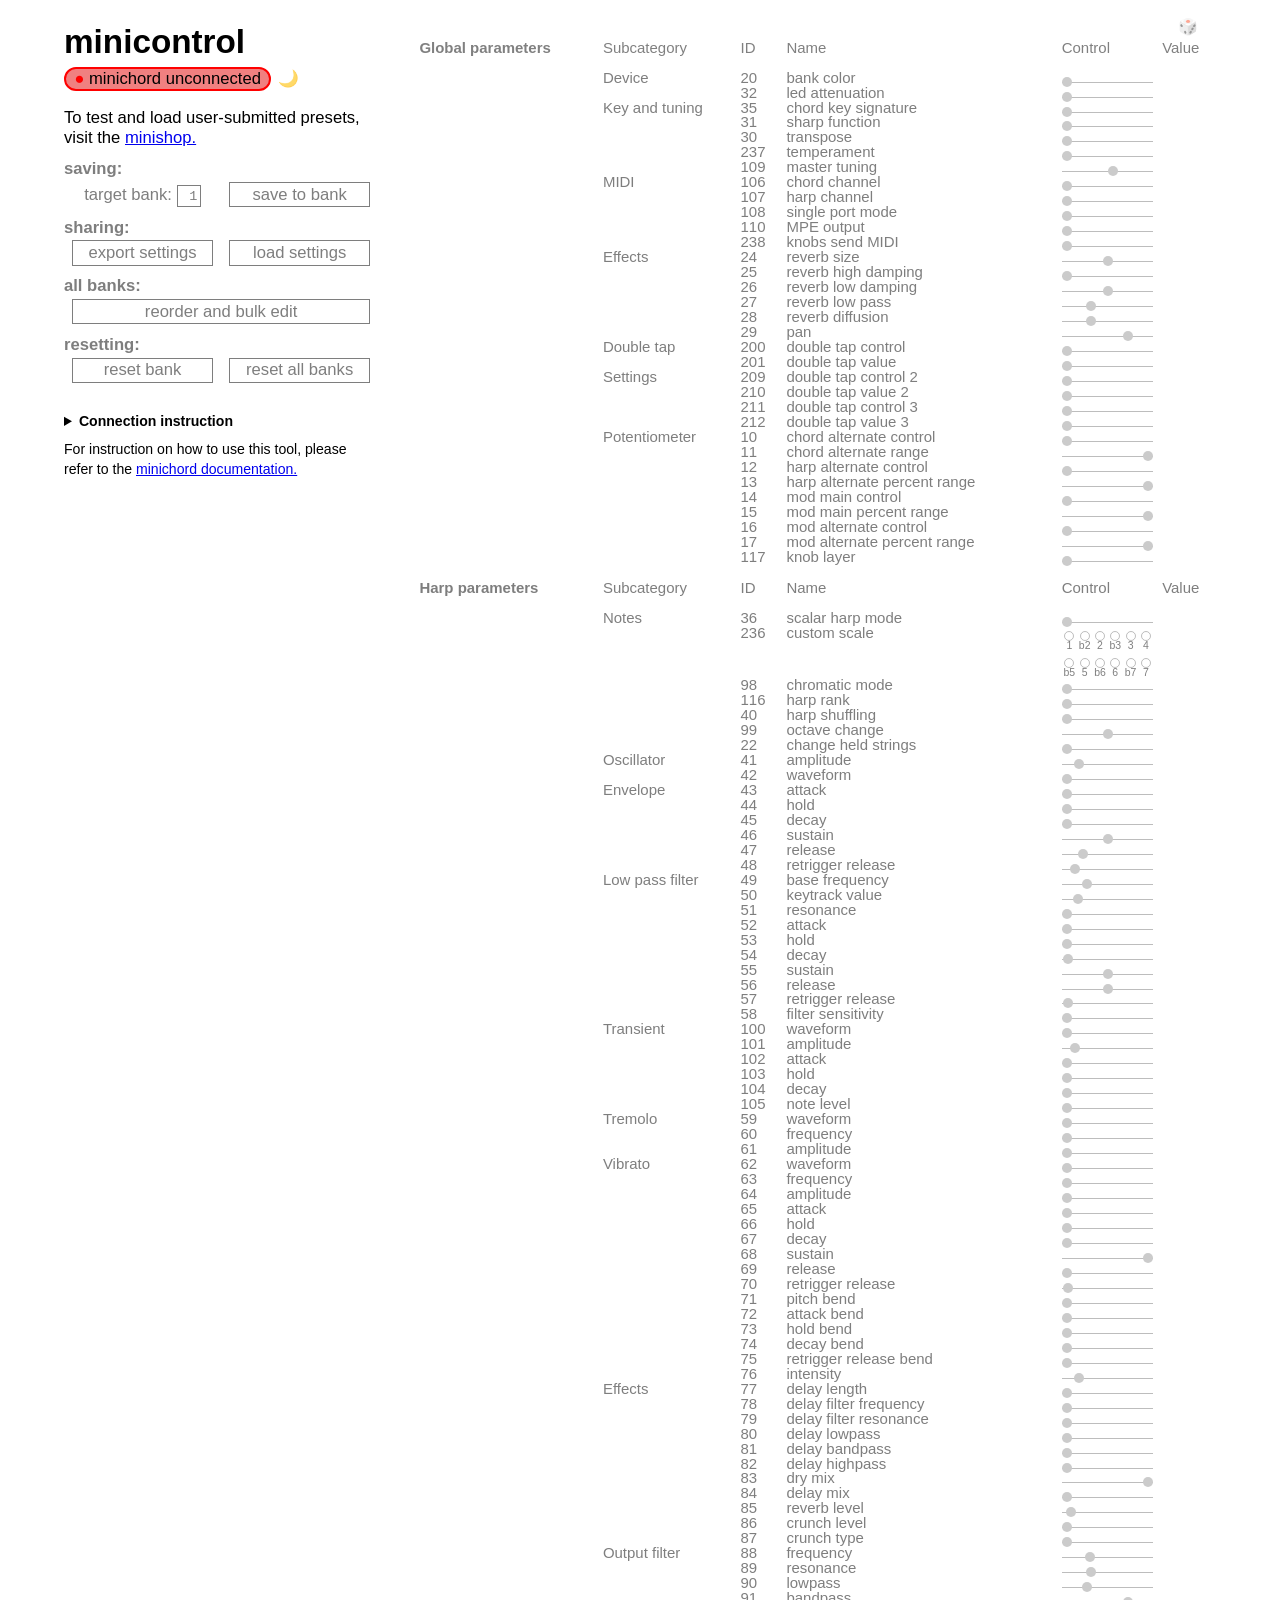
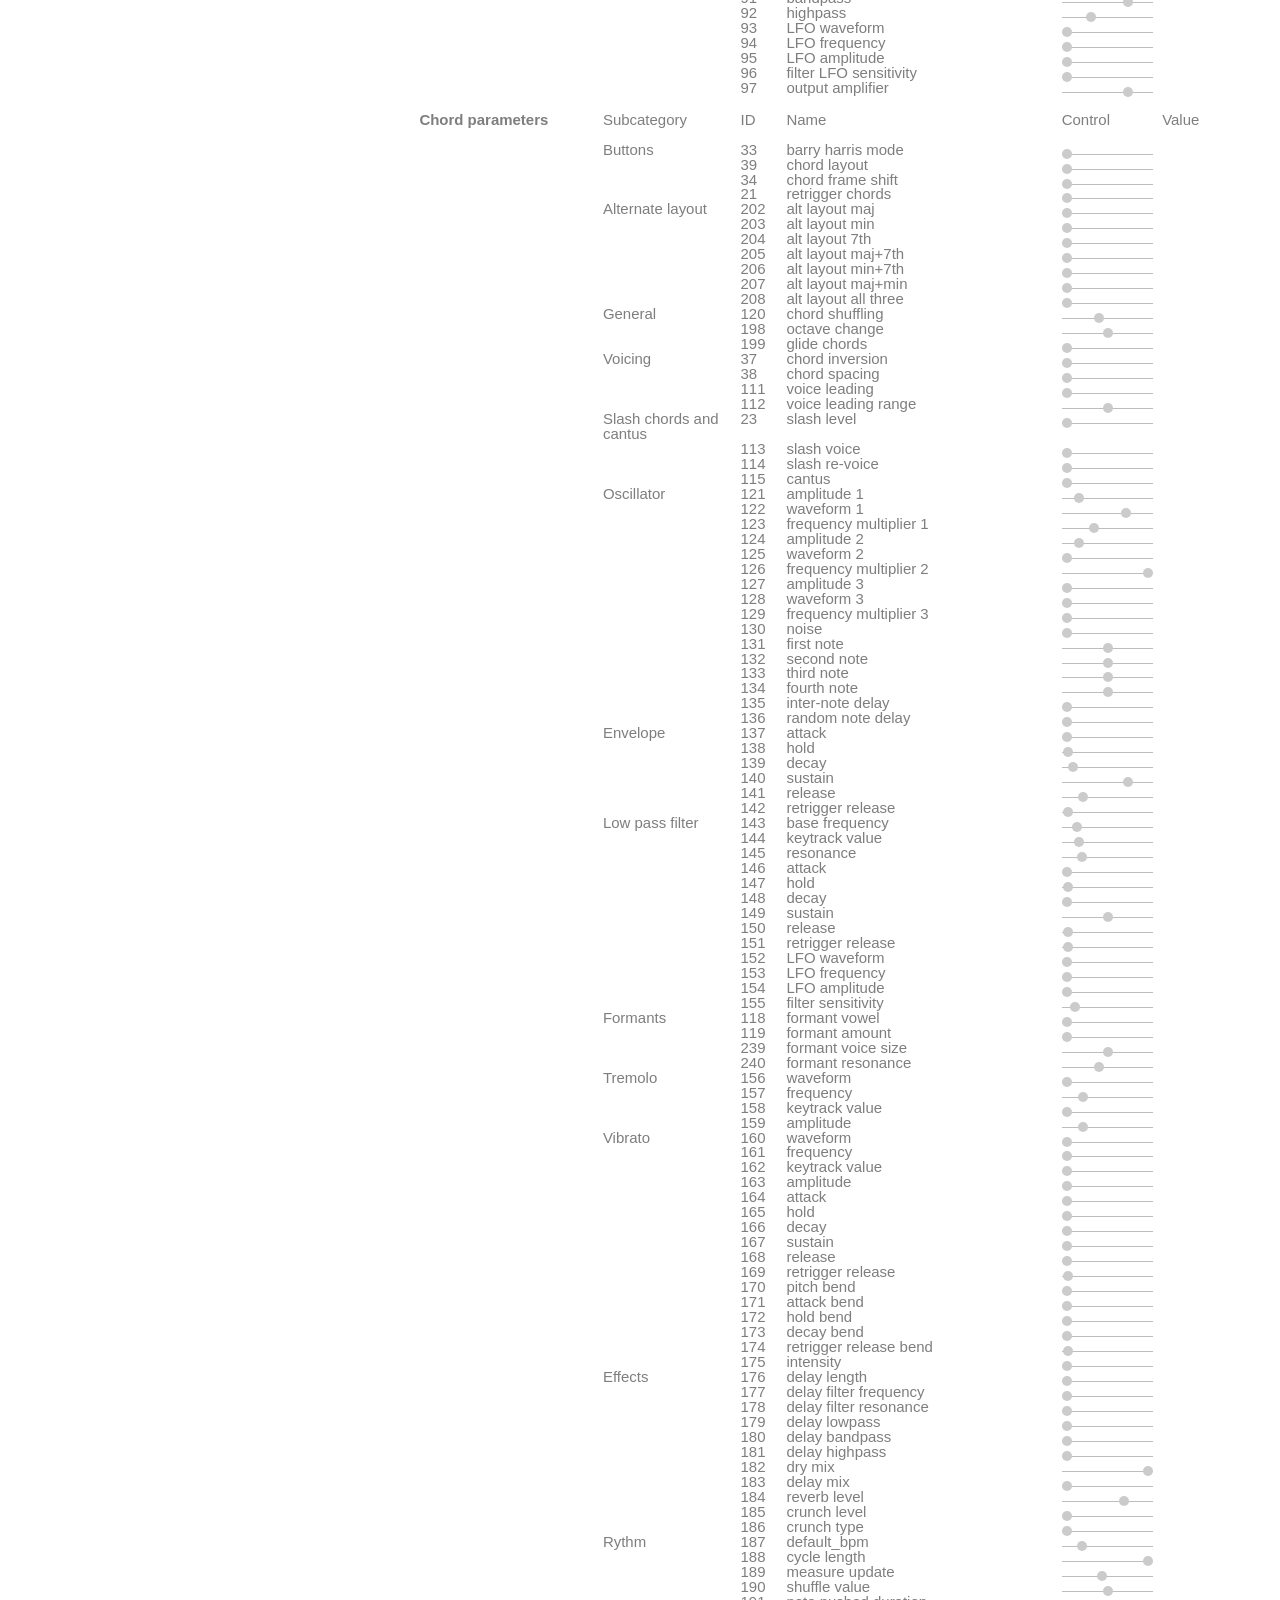
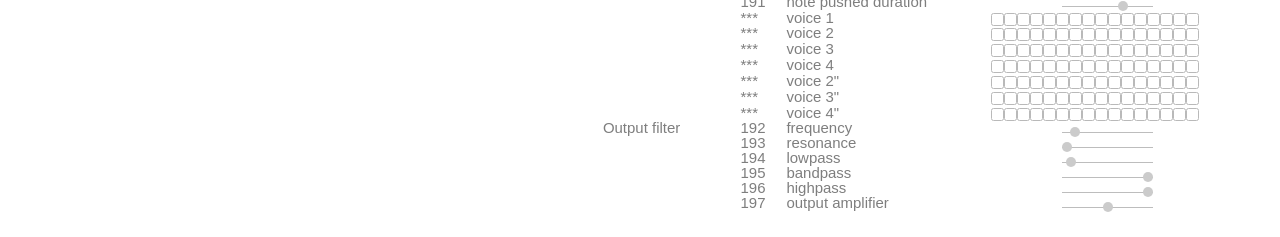
==== commit 3554ba5b: "Rebuild documentation site" ====
--- a/documentation/site/minicontrol/index.html
+++ b/documentation/site/minicontrol/index.html
@@ -73,6 +73,14 @@
             </div>
           </div>
           <div class="line">
+            <h5 class="inactive" version="8">all banks:</h5>
+          </div>
+          <div class="line">
+            <div class="bloc B3 M3 S3 button_div">
+              <button onclick="open_bank_sheet()" title="Read all twelve banks, then move them or set a setting in every one" class="inactive" version="8">reorder and bulk edit</button>
+            </div>
+          </div>
+          <div class="line">
             <h5 class="inactive">resetting:</h5>
           </div>
           <div class="line">
@@ -140,479 +148,479 @@
               <p></p>
             </div>
             <div class=" bloc B3 M2 S3">
+              <p>Device</p>
+            </div>
+            <div class=" bloc B1 M1 S1">
+              <p>20</p>
+            </div>
+            <div class=" bloc B6 M4 S6">
+              <dfn title="color of the preset">bank color</dfn>
+            </div>
+            <div class=" bloc B2 M2 S4">
+              <input class="slider inactive" adress_field="20" curve="linear" data_type="int" id="0" max="360" min="0" onchange="handlechange(this)" step="1" target_max="360" target_min="0" type="range" value="0" />
+            </div>
+            <div class=" bloc B1 M1 S1">
+              <p id="value_zone20" class="value_zone"></p>
+            </div>
+          </div>
+          <div name="1" version="3" class="line data_line content_line inactive">
+            <div class=" bloc B4 M0 S0">
+              <p></p>
+            </div>
+            <div class=" bloc B3 M2 S3">
+              <p></p>
+            </div>
+            <div class=" bloc B1 M1 S1">
+              <p>32</p>
+            </div>
+            <div class=" bloc B6 M4 S6">
+              <dfn title="attenuation of the brightness of the led">led attenuation</dfn>
+            </div>
+            <div class=" bloc B2 M2 S4">
+              <input class="slider inactive" adress_field="32" curve="linear" data_type="float" id="1" max="1" min="0" onchange="handlechange(this)" step="0.01" target_max="1" target_min="0" type="range" value="0.0" />
+            </div>
+            <div class=" bloc B1 M1 S1">
+              <p id="value_zone32" class="value_zone"></p>
+            </div>
+          </div>
+          <div name="2" version="6" class="line data_line content_line inactive">
+            <div class=" bloc B4 M0 S0">
+              <p></p>
+            </div>
+            <div class=" bloc B3 M2 S3">
+              <p>Key and tuning</p>
+            </div>
+            <div class=" bloc B1 M1 S1">
+              <p>35</p>
+            </div>
+            <div class=" bloc B6 M4 S6">
+              <dfn title="automatically makes flat or sharp the chords for a particular key. 0=C, 1=G, 2=D, 3=A, 4=E, 5=B, 6=F, 7=Bb, 8=Eb, 9=Ab, 10=Db, 11=Gb, and the enharmonic keys 12=F#, 13=C#, 14=G#, 15=D#, 16=A#, 17=E#, 18=B#, 19=Fb, 20=Cb">chord key signature</dfn>
+            </div>
+            <div class=" bloc B2 M2 S4">
+              <input class="slider inactive" adress_field="35" curve="linear" data_type="int" id="2" max="20" min="0" onchange="handlechange(this)" step="1" target_max="20" target_min="0" type="range" value="0" />
+            </div>
+            <div class=" bloc B1 M1 S1">
+              <p id="value_zone35" class="value_zone"></p>
+            </div>
+          </div>
+          <div name="3" version="3" class="line data_line content_line inactive">
+            <div class=" bloc B4 M0 S0">
+              <p></p>
+            </div>
+            <div class=" bloc B3 M2 S3">
+              <p></p>
+            </div>
+            <div class=" bloc B1 M1 S1">
+              <p>31</p>
+            </div>
+            <div class=" bloc B6 M4 S6">
+              <dfn title="change the sharp button to a flat button">sharp function</dfn>
+            </div>
+            <div class=" bloc B2 M2 S4">
+              <input class="slider inactive" adress_field="31" curve="linear" data_type="int" id="3" max="1" min="0" onchange="handlechange(this)" step="1" target_max="1" target_min="0" type="range" value="0" />
+            </div>
+            <div class=" bloc B1 M1 S1">
+              <p id="value_zone31" class="value_zone"></p>
+            </div>
+          </div>
+          <div name="4" version="2" class="line data_line content_line inactive">
+            <div class=" bloc B4 M0 S0">
+              <p></p>
+            </div>
+            <div class=" bloc B3 M2 S3">
+              <p></p>
+            </div>
+            <div class=" bloc B1 M1 S1">
+              <p>30</p>
+            </div>
+            <div class=" bloc B6 M4 S6">
+              <dfn title="transpose all sounds by a number of semitones">transpose</dfn>
+            </div>
+            <div class=" bloc B2 M2 S4">
+              <input class="slider inactive" adress_field="30" curve="linear" data_type="int" id="4" max="12" min="0" onchange="handlechange(this)" step="1" target_max="12" target_min="0" type="range" value="0" />
+            </div>
+            <div class=" bloc B1 M1 S1">
+              <p id="value_zone30" class="value_zone"></p>
+            </div>
+          </div>
+          <div name="5" version="10" class="line data_line content_line inactive">
+            <div class=" bloc B4 M0 S0">
+              <p></p>
+            </div>
+            <div class=" bloc B3 M2 S3">
+              <p></p>
+            </div>
+            <div class=" bloc B1 M1 S1">
+              <p>237</p>
+            </div>
+            <div class=" bloc B6 M4 S6">
+              <dfn title="tuning of the notes: 0=equal, 1=quarter-comma meantone, 2=five-limit just (C major), 3=pythagorean, 4=werckmeister III, 5=kirnberger III, 6=vallotti, 7=young no. 2, 8=kellner, 9=sixth-comma meantone, 10=19-EDO, 11=24-EDO (quarter tones), 12=31-EDO. A keeps the master tuning pitch in the twelve-note ones, which are fixed to the keyboard, sweetest around C, so far keys sound progressively rougher, as they did historically. 10 and 11 divide the octave differently instead">temperament</dfn>
+            </div>
+            <div class=" bloc B2 M2 S4">
+              <input class="slider inactive" adress_field="237" curve="linear" data_type="int" id="5" max="12" min="0" onchange="handlechange(this)" step="1" target_max="12" target_min="0" type="range" value="0" />
+            </div>
+            <div class=" bloc B1 M1 S1">
+              <p id="value_zone237" class="value_zone"></p>
+            </div>
+          </div>
+          <div name="6" version="10" class="line data_line content_line inactive">
+            <div class=" bloc B4 M0 S0">
+              <p></p>
+            </div>
+            <div class=" bloc B3 M2 S3">
+              <p></p>
+            </div>
+            <div class=" bloc B1 M1 S1">
+              <p>109</p>
+            </div>
+            <div class=" bloc B6 M4 S6">
+              <dfn title="reference pitch for A4, in tenths of a Hz: 4400 = 440.0 Hz, 4420 = 442.0 Hz. Range 432.0-446.0 Hz. Retunes the synth only; MIDI note numbers are unchanged">master tuning</dfn>
+            </div>
+            <div class=" bloc B2 M2 S4">
+              <input class="slider inactive" adress_field="109" curve="linear" data_type="int" id="6" max="4460" min="4320" onchange="handlechange(this)" step="1" target_max="4460" target_min="4320" type="range" value="4400" />
+            </div>
+            <div class=" bloc B1 M1 S1">
+              <p id="value_zone109" class="value_zone"></p>
+            </div>
+          </div>
+          <div name="7" version="8" class="line data_line content_line inactive">
+            <div class=" bloc B4 M0 S0">
+              <p></p>
+            </div>
+            <div class=" bloc B3 M2 S3">
+              <p>MIDI</p>
+            </div>
+            <div class=" bloc B1 M1 S1">
+              <p>106</p>
+            </div>
+            <div class=" bloc B6 M4 S6">
+              <dfn title="set the midi channel for the chord section">chord channel</dfn>
+            </div>
+            <div class=" bloc B2 M2 S4">
+              <input class="slider inactive" adress_field="106" curve="linear" data_type="int" id="7" max="16" min="1" onchange="handlechange(this)" step="1" target_max="16" target_min="1" type="range" value="1" />
+            </div>
+            <div class=" bloc B1 M1 S1">
+              <p id="value_zone106" class="value_zone"></p>
+            </div>
+          </div>
+          <div name="8" version="8" class="line data_line content_line inactive">
+            <div class=" bloc B4 M0 S0">
+              <p></p>
+            </div>
+            <div class=" bloc B3 M2 S3">
+              <p></p>
+            </div>
+            <div class=" bloc B1 M1 S1">
+              <p>107</p>
+            </div>
+            <div class=" bloc B6 M4 S6">
+              <dfn title="set the midi channel for the harp section">harp channel</dfn>
+            </div>
+            <div class=" bloc B2 M2 S4">
+              <input class="slider inactive" adress_field="107" curve="linear" data_type="int" id="8" max="16" min="1" onchange="handlechange(this)" step="1" target_max="16" target_min="1" type="range" value="1" />
+            </div>
+            <div class=" bloc B1 M1 S1">
+              <p id="value_zone107" class="value_zone"></p>
+            </div>
+          </div>
+          <div name="9" version="8" class="line data_line content_line inactive">
+            <div class=" bloc B4 M0 S0">
+              <p></p>
+            </div>
+            <div class=" bloc B3 M2 S3">
+              <p></p>
+            </div>
+            <div class=" bloc B1 M1 S1">
+              <p>108</p>
+            </div>
+            <div class=" bloc B6 M4 S6">
+              <dfn title="puts both the chord and the harp on the same midi port">single port mode</dfn>
+            </div>
+            <div class=" bloc B2 M2 S4">
+              <input class="slider inactive" adress_field="108" curve="linear" data_type="int" id="9" max="1" min="0" onchange="handlechange(this)" step="1" target_max="1" target_min="0" type="range" value="0" />
+            </div>
+            <div class=" bloc B1 M1 S1">
+              <p id="value_zone108" class="value_zone"></p>
+            </div>
+          </div>
+          <div name="10" version="11" class="line data_line content_line inactive">
+            <div class=" bloc B4 M0 S0">
+              <p></p>
+            </div>
+            <div class=" bloc B3 M2 S3">
+              <p></p>
+            </div>
+            <div class=" bloc B1 M1 S1">
+              <p>110</p>
+            </div>
+            <div class=" bloc B6 M4 S6">
+              <dfn title="gives every voice its own midi channel (MPE), so glide and the real pitch of a temperament or a divided octave survive the trip out; off is the usual single channel output">MPE output</dfn>
+            </div>
+            <div class=" bloc B2 M2 S4">
+              <input class="slider inactive" adress_field="110" curve="linear" data_type="int" id="10" max="1" min="0" onchange="handlechange(this)" step="1" target_max="1" target_min="0" type="range" value="0" />
+            </div>
+            <div class=" bloc B1 M1 S1">
+              <p id="value_zone110" class="value_zone"></p>
+            </div>
+          </div>
+          <div name="11" version="17" class="line data_line content_line inactive">
+            <div class=" bloc B4 M0 S0">
+              <p></p>
+            </div>
+            <div class=" bloc B3 M2 S3">
+              <p></p>
+            </div>
+            <div class=" bloc B1 M1 S1">
+              <p>238</p>
+            </div>
+            <div class=" bloc B6 M4 S6">
+              <dfn title="sends the three knobs' positions out over MIDI as they turn, as control changes 20 (chord knob), 21 (harp knob) and 22 (modulation knob) on the chord channel, so they can be MIDI-learnt in a DAW or read by a program; the knobs keep doing their usual jobs">knobs send MIDI</dfn>
+            </div>
+            <div class=" bloc B2 M2 S4">
+              <input class="slider inactive" adress_field="238" curve="linear" data_type="int" id="11" max="1" min="0" onchange="handlechange(this)" step="1" target_max="1" target_min="0" type="range" value="0" />
+            </div>
+            <div class=" bloc B1 M1 S1">
+              <p id="value_zone238" class="value_zone"></p>
+            </div>
+          </div>
+          <div name="12" version="2" class="line data_line content_line inactive">
+            <div class=" bloc B4 M0 S0">
+              <p></p>
+            </div>
+            <div class=" bloc B3 M2 S3">
+              <p>Effects</p>
+            </div>
+            <div class=" bloc B1 M1 S1">
+              <p>24</p>
+            </div>
+            <div class=" bloc B6 M4 S6">
+              <dfn title="size of the reverb room">reverb size</dfn>
+            </div>
+            <div class=" bloc B2 M2 S4">
+              <input class="slider inactive" adress_field="24" curve="linear" data_type="float" id="12" max="1" min="0" onchange="handlechange(this)" step="0.01" target_max="1" target_min="0" type="range" value="0.5" />
+            </div>
+            <div class=" bloc B1 M1 S1">
+              <p id="value_zone24" class="value_zone"></p>
+            </div>
+          </div>
+          <div name="13" version="2" class="line data_line content_line inactive">
+            <div class=" bloc B4 M0 S0">
+              <p></p>
+            </div>
+            <div class=" bloc B3 M2 S3">
+              <p></p>
+            </div>
+            <div class=" bloc B1 M1 S1">
+              <p>25</p>
+            </div>
+            <div class=" bloc B6 M4 S6">
+              <dfn title="damping of high frequencies in the reverb room">reverb high damping</dfn>
+            </div>
+            <div class=" bloc B2 M2 S4">
+              <input class="slider inactive" adress_field="25" curve="linear" data_type="float" id="13" max="1" min="0" onchange="handlechange(this)" step="0.01" target_max="1" target_min="0" type="range" value="0.0" />
+            </div>
+            <div class=" bloc B1 M1 S1">
+              <p id="value_zone25" class="value_zone"></p>
+            </div>
+          </div>
+          <div name="14" version="2" class="line data_line content_line inactive">
+            <div class=" bloc B4 M0 S0">
+              <p></p>
+            </div>
+            <div class=" bloc B3 M2 S3">
+              <p></p>
+            </div>
+            <div class=" bloc B1 M1 S1">
+              <p>26</p>
+            </div>
+            <div class=" bloc B6 M4 S6">
+              <dfn title="damping of low frequencies in the reverb room">reverb low damping</dfn>
+            </div>
+            <div class=" bloc B2 M2 S4">
+              <input class="slider inactive" adress_field="26" curve="linear" data_type="float" id="14" max="1" min="0" onchange="handlechange(this)" step="0.01" target_max="1" target_min="0" type="range" value="0.5" />
+            </div>
+            <div class=" bloc B1 M1 S1">
+              <p id="value_zone26" class="value_zone"></p>
+            </div>
+          </div>
+          <div name="15" version="2" class="line data_line content_line inactive">
+            <div class=" bloc B4 M0 S0">
+              <p></p>
+            </div>
+            <div class=" bloc B3 M2 S3">
+              <p></p>
+            </div>
+            <div class=" bloc B1 M1 S1">
+              <p>27</p>
+            </div>
+            <div class=" bloc B6 M4 S6">
+              <dfn title="additional low pass in the reverb room">reverb low pass</dfn>
+            </div>
+            <div class=" bloc B2 M2 S4">
+              <input class="slider inactive" adress_field="27" curve="linear" data_type="float" id="15" max="1" min="0" onchange="handlechange(this)" step="0.01" target_max="1" target_min="0" type="range" value="0.3" />
+            </div>
+            <div class=" bloc B1 M1 S1">
+              <p id="value_zone27" class="value_zone"></p>
+            </div>
+          </div>
+          <div name="16" version="2" class="line data_line content_line inactive">
+            <div class=" bloc B4 M0 S0">
+              <p></p>
+            </div>
+            <div class=" bloc B3 M2 S3">
+              <p></p>
+            </div>
+            <div class=" bloc B1 M1 S1">
+              <p>28</p>
+            </div>
+            <div class=" bloc B6 M4 S6">
+              <dfn title="diffusion within the reverb room">reverb diffusion</dfn>
+            </div>
+            <div class=" bloc B2 M2 S4">
+              <input class="slider inactive" adress_field="28" curve="linear" data_type="float" id="16" max="1" min="0" onchange="handlechange(this)" step="0.01" target_max="1" target_min="0" type="range" value="0.3" />
+            </div>
+            <div class=" bloc B1 M1 S1">
+              <p id="value_zone28" class="value_zone"></p>
+            </div>
+          </div>
+          <div name="17" version="2" class="line data_line content_line inactive">
+            <div class=" bloc B4 M0 S0">
+              <p></p>
+            </div>
+            <div class=" bloc B3 M2 S3">
+              <p></p>
+            </div>
+            <div class=" bloc B1 M1 S1">
+              <p>29</p>
+            </div>
+            <div class=" bloc B6 M4 S6">
+              <dfn title="pans the chord and harp sound, from fully separated to both in the middle ">pan</dfn>
+            </div>
+            <div class=" bloc B2 M2 S4">
+              <input class="slider inactive" adress_field="29" curve="linear" data_type="float" id="17" max="1" min="0" onchange="handlechange(this)" step="0.01" target_max="1" target_min="0" type="range" value="0.75" />
+            </div>
+            <div class=" bloc B1 M1 S1">
+              <p id="value_zone29" class="value_zone"></p>
+            </div>
+          </div>
+          <div name="18" version="9" class="line data_line content_line inactive">
+            <div class=" bloc B4 M0 S0">
+              <p></p>
+            </div>
+            <div class=" bloc B3 M2 S3">
+              <p>Double tap</p>
+            </div>
+            <div class=" bloc B1 M1 S1">
+              <p>200</p>
+            </div>
+            <div class=" bloc B6 M4 S6">
+              <dfn title="which setting two quick taps of the modifier button toggle, with the settings of double tap control 2 and 3 if assigned. 0 leaves this pair unassigned. Set it to 39 to switch chord layouts, or to any other setting you want under a tap">double tap control</dfn>
+            </div>
+            <div class=" bloc B2 M2 S4">
+              <input class="slider inactive" adress_field="200" curve="linear" data_type="int" id="18" max="219" min="0" onchange="handlechange(this)" step="1" target_max="219" target_min="0" type="range" value="0" />
+            </div>
+            <div class=" bloc B1 M1 S1">
+              <p id="value_zone200" class="value_zone"></p>
+            </div>
+          </div>
+          <div name="19" version="9" class="line data_line content_line inactive">
+            <div class=" bloc B4 M0 S0">
+              <p></p>
+            </div>
+            <div class=" bloc B3 M2 S3">
+              <p></p>
+            </div>
+            <div class=" bloc B1 M1 S1">
+              <p>201</p>
+            </div>
+            <div class=" bloc B6 M4 S6">
+              <dfn title="the value the double tap applies. Tapping again puts back whatever was there before">double tap value</dfn>
+            </div>
+            <div class=" bloc B2 M2 S4">
+              <input class="slider inactive" adress_field="201" curve="linear" data_type="int" id="19" max="4095" min="0" onchange="handlechange(this)" step="1" target_max="4095" target_min="0" type="range" value="1" />
+            </div>
+            <div class=" bloc B1 M1 S1">
+              <p id="value_zone201" class="value_zone"></p>
+            </div>
+          </div>
+          <div name="20" version="19" class="line data_line content_line inactive">
+            <div class=" bloc B4 M0 S0">
+              <p></p>
+            </div>
+            <div class=" bloc B3 M2 S3">
               <p>Settings</p>
             </div>
             <div class=" bloc B1 M1 S1">
-              <p>20</p>
-            </div>
-            <div class=" bloc B6 M4 S6">
-              <dfn title="color of the preset">bank color</dfn>
-            </div>
-            <div class=" bloc B2 M2 S4">
-              <input class="slider inactive" adress_field="20" curve="linear" data_type="int" id="0" max="360" min="0" onchange="handlechange(this)" step="1" target_max="360" target_min="0" type="range" value="0" />
-            </div>
-            <div class=" bloc B1 M1 S1">
-              <p id="value_zone20" class="value_zone"></p>
-            </div>
-          </div>
-          <div name="1" version="3" class="line data_line content_line inactive">
-            <div class=" bloc B4 M0 S0">
-              <p></p>
-            </div>
-            <div class=" bloc B3 M2 S3">
-              <p></p>
-            </div>
-            <div class=" bloc B1 M1 S1">
-              <p>32</p>
-            </div>
-            <div class=" bloc B6 M4 S6">
-              <dfn title="attenuation of the brightness of the led">led attenuation</dfn>
-            </div>
-            <div class=" bloc B2 M2 S4">
-              <input class="slider inactive" adress_field="32" curve="linear" data_type="float" id="1" max="1" min="0" onchange="handlechange(this)" step="0.01" target_max="1" target_min="0" type="range" value="0.0" />
-            </div>
-            <div class=" bloc B1 M1 S1">
-              <p id="value_zone32" class="value_zone"></p>
-            </div>
-          </div>
-          <div name="2" version="2" class="line data_line content_line inactive">
-            <div class=" bloc B4 M0 S0">
-              <p></p>
-            </div>
-            <div class=" bloc B3 M2 S3">
-              <p></p>
-            </div>
-            <div class=" bloc B1 M1 S1">
-              <p>21</p>
-            </div>
-            <div class=" bloc B6 M4 S6">
-              <dfn title="defines whether the chords will be retriggered when playing a modulation of the current chord or in continuous chord mode">retrigger chords</dfn>
-            </div>
-            <div class=" bloc B2 M2 S4">
-              <input class="slider inactive" adress_field="21" curve="linear" data_type="int" id="2" max="1" min="0" onchange="handlechange(this)" step="1" target_max="1" target_min="0" type="range" value="0" />
-            </div>
-            <div class=" bloc B1 M1 S1">
-              <p id="value_zone21" class="value_zone"></p>
-            </div>
-          </div>
-          <div name="3" version="2" class="line data_line content_line inactive">
-            <div class=" bloc B4 M0 S0">
-              <p></p>
-            </div>
-            <div class=" bloc B3 M2 S3">
-              <p></p>
-            </div>
-            <div class=" bloc B1 M1 S1">
-              <p>22</p>
-            </div>
-            <div class=" bloc B6 M4 S6">
-              <dfn title="defines whether a held harp note will change when changing chord">change held strings</dfn>
-            </div>
-            <div class=" bloc B2 M2 S4">
-              <input class="slider inactive" adress_field="22" curve="linear" data_type="int" id="3" max="1" min="0" onchange="handlechange(this)" step="1" target_max="1" target_min="0" type="range" value="0" />
-            </div>
-            <div class=" bloc B1 M1 S1">
-              <p id="value_zone22" class="value_zone"></p>
-            </div>
-          </div>
-          <div name="4" version="2" class="line data_line content_line inactive">
-            <div class=" bloc B4 M0 S0">
-              <p></p>
-            </div>
-            <div class=" bloc B3 M2 S3">
-              <p></p>
-            </div>
-            <div class=" bloc B1 M1 S1">
-              <p>23</p>
-            </div>
-            <div class=" bloc B6 M4 S6">
-              <dfn title="level of the scale which will be affected when using slash chords">slash level</dfn>
-            </div>
-            <div class=" bloc B2 M2 S4">
-              <input class="slider inactive" adress_field="23" curve="linear" data_type="int" id="4" max="2" min="0" onchange="handlechange(this)" step="1" target_max="2" target_min="0" type="range" value="0" />
-            </div>
-            <div class=" bloc B1 M1 S1">
-              <p id="value_zone23" class="value_zone"></p>
-            </div>
-          </div>
-          <div name="5" version="2" class="line data_line content_line inactive">
-            <div class=" bloc B4 M0 S0">
-              <p></p>
-            </div>
-            <div class=" bloc B3 M2 S3">
-              <p></p>
-            </div>
-            <div class=" bloc B1 M1 S1">
-              <p>30</p>
-            </div>
-            <div class=" bloc B6 M4 S6">
-              <dfn title="transpose all sounds by a number of semitones">transpose</dfn>
-            </div>
-            <div class=" bloc B2 M2 S4">
-              <input class="slider inactive" adress_field="30" curve="linear" data_type="int" id="5" max="12" min="0" onchange="handlechange(this)" step="1" target_max="12" target_min="0" type="range" value="0" />
-            </div>
-            <div class=" bloc B1 M1 S1">
-              <p id="value_zone30" class="value_zone"></p>
-            </div>
-          </div>
-          <div name="6" version="8" class="line data_line content_line inactive">
-            <div class=" bloc B4 M0 S0">
-              <p></p>
-            </div>
-            <div class=" bloc B3 M2 S3">
-              <p>MIDI</p>
-            </div>
-            <div class=" bloc B1 M1 S1">
-              <p>106</p>
-            </div>
-            <div class=" bloc B6 M4 S6">
-              <dfn title="set the midi channel for the chord section">chord channel</dfn>
-            </div>
-            <div class=" bloc B2 M2 S4">
-              <input class="slider inactive" adress_field="106" curve="linear" data_type="int" id="6" max="16" min="1" onchange="handlechange(this)" step="1" target_max="16" target_min="1" type="range" value="1" />
-            </div>
-            <div class=" bloc B1 M1 S1">
-              <p id="value_zone106" class="value_zone"></p>
-            </div>
-          </div>
-          <div name="7" version="8" class="line data_line content_line inactive">
-            <div class=" bloc B4 M0 S0">
-              <p></p>
-            </div>
-            <div class=" bloc B3 M2 S3">
-              <p></p>
-            </div>
-            <div class=" bloc B1 M1 S1">
-              <p>107</p>
-            </div>
-            <div class=" bloc B6 M4 S6">
-              <dfn title="set the midi channel for the harp section">harp channel</dfn>
-            </div>
-            <div class=" bloc B2 M2 S4">
-              <input class="slider inactive" adress_field="107" curve="linear" data_type="int" id="7" max="16" min="1" onchange="handlechange(this)" step="1" target_max="16" target_min="1" type="range" value="1" />
-            </div>
-            <div class=" bloc B1 M1 S1">
-              <p id="value_zone107" class="value_zone"></p>
-            </div>
-          </div>
-          <div name="8" version="8" class="line data_line content_line inactive">
-            <div class=" bloc B4 M0 S0">
-              <p></p>
-            </div>
-            <div class=" bloc B3 M2 S3">
-              <p></p>
-            </div>
-            <div class=" bloc B1 M1 S1">
-              <p>108</p>
-            </div>
-            <div class=" bloc B6 M4 S6">
-              <dfn title="puts both the chord and the harp on the same midi port">single port mode</dfn>
-            </div>
-            <div class=" bloc B2 M2 S4">
-              <input class="slider inactive" adress_field="108" curve="linear" data_type="int" id="8" max="1" min="0" onchange="handlechange(this)" step="1" target_max="1" target_min="0" type="range" value="0" />
-            </div>
-            <div class=" bloc B1 M1 S1">
-              <p id="value_zone108" class="value_zone"></p>
-            </div>
-          </div>
-          <div name="9" version="3" class="line data_line content_line inactive">
-            <div class=" bloc B4 M0 S0">
-              <p></p>
-            </div>
-            <div class=" bloc B3 M2 S3">
-              <p>Settings</p>
-            </div>
-            <div class=" bloc B1 M1 S1">
-              <p>31</p>
-            </div>
-            <div class=" bloc B6 M4 S6">
-              <dfn title="change the sharp button to a flat button">sharp function</dfn>
-            </div>
-            <div class=" bloc B2 M2 S4">
-              <input class="slider inactive" adress_field="31" curve="linear" data_type="int" id="9" max="1" min="0" onchange="handlechange(this)" step="1" target_max="1" target_min="0" type="range" value="0" />
-            </div>
-            <div class=" bloc B1 M1 S1">
-              <p id="value_zone31" class="value_zone"></p>
-            </div>
-          </div>
-          <div name="10" version="4" class="line data_line content_line inactive">
-            <div class=" bloc B4 M0 S0">
-              <p></p>
-            </div>
-            <div class=" bloc B3 M2 S3">
-              <p></p>
-            </div>
-            <div class=" bloc B1 M1 S1">
-              <p>33</p>
-            </div>
-            <div class=" bloc B6 M4 S6">
-              <dfn title="change major chords to major 6, the minor chords to minor 6, and the diminished chords to fully diminished. Recommanded to use the fourth harp shuffling array">barry harris mode</dfn>
-            </div>
-            <div class=" bloc B2 M2 S4">
-              <input class="slider inactive" adress_field="33" curve="linear" data_type="int" id="10" max="1" min="0" onchange="handlechange(this)" step="1" target_max="1" target_min="0" type="range" value="0" />
-            </div>
-            <div class=" bloc B1 M1 S1">
-              <p id="value_zone33" class="value_zone"></p>
-            </div>
-          </div>
-          <div name="11" version="6" class="line data_line content_line inactive">
-            <div class=" bloc B4 M0 S0">
-              <p></p>
-            </div>
-            <div class=" bloc B3 M2 S3">
-              <p></p>
-            </div>
-            <div class=" bloc B1 M1 S1">
-              <p>34</p>
-            </div>
-            <div class=" bloc B6 M4 S6">
-              <dfn title="shifts the register frame up (e.g. 1 makes D the lowest pitched, 2 makes E the lowest pitched, and so on)">chord frame shift</dfn>
-            </div>
-            <div class=" bloc B2 M2 S4">
-              <input class="slider inactive" adress_field="34" curve="linear" data_type="int" id="11" max="6" min="0" onchange="handlechange(this)" step="1" target_max="6" target_min="0" type="range" value="0" />
-            </div>
-            <div class=" bloc B1 M1 S1">
-              <p id="value_zone34" class="value_zone"></p>
-            </div>
-          </div>
-          <div name="12" version="6" class="line data_line content_line inactive">
-            <div class=" bloc B4 M0 S0">
-              <p></p>
-            </div>
-            <div class=" bloc B3 M2 S3">
-              <p></p>
-            </div>
-            <div class=" bloc B1 M1 S1">
-              <p>35</p>
-            </div>
-            <div class=" bloc B6 M4 S6">
-              <dfn title="automatically makes flat or sharp the chords for a particular key. 0=C, 1=G, 2=D, 3=A, 4=E, 5=B, 6=F, 7=Bb, 8=Eb, 9=Ab, 10=Db, 11=Gb">chord key signature</dfn>
-            </div>
-            <div class=" bloc B2 M2 S4">
-              <input class="slider inactive" adress_field="35" curve="linear" data_type="int" id="12" max="11" min="0" onchange="handlechange(this)" step="1" target_max="11" target_min="0" type="range" value="0" />
-            </div>
-            <div class=" bloc B1 M1 S1">
-              <p id="value_zone35" class="value_zone"></p>
-            </div>
-          </div>
-          <div name="13" version="9" class="line data_line content_line inactive">
-            <div class=" bloc B4 M0 S0">
-              <p></p>
-            </div>
-            <div class=" bloc B3 M2 S3">
-              <p></p>
-            </div>
-            <div class=" bloc B1 M1 S1">
-              <p>36</p>
-            </div>
-            <div class=" bloc B6 M4 S6">
-              <dfn title="what the harp strings play. 0=follows the chord (default), 1=Major, 2=Major Pentatonic, 3=Minor Pentatonic, 4=Diminished 6th, 5=Relative Natural Minor, 6=Relative Harmonic Minor, 7=Relative Minor Pentatonic, 8=scale chosen per chord, 9=as 8 but pentatonic">scalar harp mode</dfn>
-            </div>
-            <div class=" bloc B2 M2 S4">
-              <input class="slider inactive" adress_field="36" curve="linear" data_type="int" id="13" max="9" min="0" onchange="handlechange(this)" step="1" target_max="9" target_min="0" type="range" value="0" />
-            </div>
-            <div class=" bloc B1 M1 S1">
-              <p id="value_zone36" class="value_zone"></p>
-            </div>
-          </div>
-          <div name="14" version="9" class="line data_line content_line inactive">
-            <div class=" bloc B4 M0 S0">
-              <p></p>
-            </div>
-            <div class=" bloc B3 M2 S3">
-              <p></p>
-            </div>
-            <div class=" bloc B1 M1 S1">
-              <p>37</p>
-            </div>
-            <div class=" bloc B6 M4 S6">
-              <dfn title="voicing of the chord buttons. 0 is root position, 1 and 2 are the first and second inversions, 3 is the third inversion for seventh and sixth chords or the root position an octave up for triads">chord inversion</dfn>
-            </div>
-            <div class=" bloc B2 M2 S4">
-              <input class="slider inactive" adress_field="37" curve="linear" data_type="int" id="14" max="3" min="0" onchange="handlechange(this)" step="1" target_max="3" target_min="0" type="range" value="0" />
-            </div>
-            <div class=" bloc B1 M1 S1">
-              <p id="value_zone37" class="value_zone"></p>
-            </div>
-          </div>
-          <div name="15" version="9" class="line data_line content_line inactive">
-            <div class=" bloc B4 M0 S0">
-              <p></p>
-            </div>
-            <div class=" bloc B3 M2 S3">
-              <p></p>
-            </div>
-            <div class=" bloc B1 M1 S1">
-              <p>38</p>
-            </div>
-            <div class=" bloc B6 M4 S6">
-              <dfn title="how far apart the chord voices sit. 0=close (adjacent tones), 1=drop 2, 2=drop 3, 3=drop 2 and 4 (the most evenly spread), 4=spread the outer voices. Drops move a voice down an octave; a move that would leave the usable range is not made">chord spacing</dfn>
-            </div>
-            <div class=" bloc B2 M2 S4">
-              <input class="slider inactive" adress_field="38" curve="linear" data_type="int" id="15" max="4" min="0" onchange="handlechange(this)" step="1" target_max="4" target_min="0" type="range" value="0" />
-            </div>
-            <div class=" bloc B1 M1 S1">
-              <p id="value_zone38" class="value_zone"></p>
-            </div>
-          </div>
-          <div name="16" version="2" class="line data_line content_line inactive">
-            <div class=" bloc B4 M0 S0">
-              <p></p>
-            </div>
-            <div class=" bloc B3 M2 S3">
-              <p></p>
-            </div>
-            <div class=" bloc B1 M1 S1">
-              <p>39</p>
-            </div>
-            <div class=" bloc B6 M4 S6">
-              <dfn title="0 gives the standard chords, 1 gives the assignable layout below">chord layout</dfn>
-            </div>
-            <div class=" bloc B2 M2 S4">
-              <input class="slider inactive" adress_field="39" curve="linear" data_type="int" id="16" max="1" min="0" onchange="handlechange(this)" step="1" target_max="1" target_min="0" type="range" value="0" />
-            </div>
-            <div class=" bloc B1 M1 S1">
-              <p id="value_zone39" class="value_zone"></p>
-            </div>
-          </div>
-          <div name="17" version="2" class="line data_line content_line inactive">
-            <div class=" bloc B4 M0 S0">
-              <p></p>
-            </div>
-            <div class=" bloc B3 M2 S3">
-              <p></p>
-            </div>
-            <div class=" bloc B1 M1 S1">
-              <p>202</p>
-            </div>
-            <div class=" bloc B6 M4 S6">
-              <dfn title="which chord the major button plays in the alternate layout. 0 keeps the default for that slot, and in order major, minor, seventh, maj seventh, min seventh, diminished, augmented, major sixth, minor sixth, full diminished, half diminished, suspended fourth, suspended second, seventh suspended, major ninth, minor ninth, added ninth, six nine">alt layout major</dfn>
-            </div>
-            <div class=" bloc B2 M2 S4">
-              <input class="slider inactive" adress_field="202" curve="linear" data_type="int" id="17" max="18" min="0" onchange="handlechange(this)" step="1" target_max="18" target_min="0" type="range" value="0" />
-            </div>
-            <div class=" bloc B1 M1 S1">
-              <p id="value_zone202" class="value_zone"></p>
-            </div>
-          </div>
-          <div name="18" version="2" class="line data_line content_line inactive">
-            <div class=" bloc B4 M0 S0">
-              <p></p>
-            </div>
-            <div class=" bloc B3 M2 S3">
-              <p></p>
-            </div>
-            <div class=" bloc B1 M1 S1">
-              <p>203</p>
-            </div>
-            <div class=" bloc B6 M4 S6">
-              <dfn title="which chord the minor button plays in the alternate layout. 0 keeps the default for that slot, and in order major, minor, seventh, maj seventh, min seventh, diminished, augmented, major sixth, minor sixth, full diminished, half diminished, suspended fourth, suspended second, seventh suspended, major ninth, minor ninth, added ninth, six nine">alt layout minor</dfn>
-            </div>
-            <div class=" bloc B2 M2 S4">
-              <input class="slider inactive" adress_field="203" curve="linear" data_type="int" id="18" max="18" min="0" onchange="handlechange(this)" step="1" target_max="18" target_min="0" type="range" value="0" />
-            </div>
-            <div class=" bloc B1 M1 S1">
-              <p id="value_zone203" class="value_zone"></p>
-            </div>
-          </div>
-          <div name="19" version="2" class="line data_line content_line inactive">
-            <div class=" bloc B4 M0 S0">
-              <p></p>
-            </div>
-            <div class=" bloc B3 M2 S3">
-              <p></p>
-            </div>
-            <div class=" bloc B1 M1 S1">
-              <p>204</p>
-            </div>
-            <div class=" bloc B6 M4 S6">
-              <dfn title="which chord the seventh button plays in the alternate layout. 0 keeps the default for that slot, and in order major, minor, seventh, maj seventh, min seventh, diminished, augmented, major sixth, minor sixth, full diminished, half diminished, suspended fourth, suspended second, seventh suspended, major ninth, minor ninth, added ninth, six nine">alt layout seventh</dfn>
-            </div>
-            <div class=" bloc B2 M2 S4">
-              <input class="slider inactive" adress_field="204" curve="linear" data_type="int" id="19" max="18" min="0" onchange="handlechange(this)" step="1" target_max="18" target_min="0" type="range" value="0" />
-            </div>
-            <div class=" bloc B1 M1 S1">
-              <p id="value_zone204" class="value_zone"></p>
-            </div>
-          </div>
-          <div name="20" version="2" class="line data_line content_line inactive">
-            <div class=" bloc B4 M0 S0">
-              <p></p>
-            </div>
-            <div class=" bloc B3 M2 S3">
-              <p></p>
-            </div>
-            <div class=" bloc B1 M1 S1">
-              <p>205</p>
-            </div>
-            <div class=" bloc B6 M4 S6">
-              <dfn title="which chord major and seventh together play in the alternate layout. 0 keeps the default for that slot, and in order major, minor, seventh, maj seventh, min seventh, diminished, augmented, major sixth, minor sixth, full diminished, half diminished, suspended fourth, suspended second, seventh suspended, major ninth, minor ninth, added ninth, six nine">alt layout maj+7th</dfn>
-            </div>
-            <div class=" bloc B2 M2 S4">
-              <input class="slider inactive" adress_field="205" curve="linear" data_type="int" id="20" max="18" min="0" onchange="handlechange(this)" step="1" target_max="18" target_min="0" type="range" value="0" />
-            </div>
-            <div class=" bloc B1 M1 S1">
-              <p id="value_zone205" class="value_zone"></p>
-            </div>
-          </div>
-          <div name="21" version="2" class="line data_line content_line inactive">
-            <div class=" bloc B4 M0 S0">
-              <p></p>
-            </div>
-            <div class=" bloc B3 M2 S3">
-              <p></p>
-            </div>
-            <div class=" bloc B1 M1 S1">
-              <p>206</p>
-            </div>
-            <div class=" bloc B6 M4 S6">
-              <dfn title="which chord minor and seventh together play in the alternate layout. 0 keeps the default for that slot, and in order major, minor, seventh, maj seventh, min seventh, diminished, augmented, major sixth, minor sixth, full diminished, half diminished, suspended fourth, suspended second, seventh suspended, major ninth, minor ninth, added ninth, six nine">alt layout min+7th</dfn>
-            </div>
-            <div class=" bloc B2 M2 S4">
-              <input class="slider inactive" adress_field="206" curve="linear" data_type="int" id="21" max="18" min="0" onchange="handlechange(this)" step="1" target_max="18" target_min="0" type="range" value="0" />
-            </div>
-            <div class=" bloc B1 M1 S1">
-              <p id="value_zone206" class="value_zone"></p>
-            </div>
-          </div>
-          <div name="22" version="2" class="line data_line content_line inactive">
-            <div class=" bloc B4 M0 S0">
-              <p></p>
-            </div>
-            <div class=" bloc B3 M2 S3">
-              <p></p>
-            </div>
-            <div class=" bloc B1 M1 S1">
-              <p>207</p>
-            </div>
-            <div class=" bloc B6 M4 S6">
-              <dfn title="which chord major and minor together play in the alternate layout. 0 keeps the default for that slot, and in order major, minor, seventh, maj seventh, min seventh, diminished, augmented, major sixth, minor sixth, full diminished, half diminished, suspended fourth, suspended second, seventh suspended, major ninth, minor ninth, added ninth, six nine">alt layout maj+min</dfn>
-            </div>
-            <div class=" bloc B2 M2 S4">
-              <input class="slider inactive" adress_field="207" curve="linear" data_type="int" id="22" max="18" min="0" onchange="handlechange(this)" step="1" target_max="18" target_min="0" type="range" value="0" />
-            </div>
-            <div class=" bloc B1 M1 S1">
-              <p id="value_zone207" class="value_zone"></p>
-            </div>
-          </div>
-          <div name="23" version="2" class="line data_line content_line inactive">
-            <div class=" bloc B4 M0 S0">
-              <p></p>
-            </div>
-            <div class=" bloc B3 M2 S3">
-              <p></p>
-            </div>
-            <div class=" bloc B1 M1 S1">
-              <p>208</p>
-            </div>
-            <div class=" bloc B6 M4 S6">
-              <dfn title="which chord all three buttons play in the alternate layout. 0 keeps the default for that slot, and in order major, minor, seventh, maj seventh, min seventh, diminished, augmented, major sixth, minor sixth, full diminished, half diminished, suspended fourth, suspended second, seventh suspended, major ninth, minor ninth, added ninth, six nine">alt layout all three</dfn>
-            </div>
-            <div class=" bloc B2 M2 S4">
-              <input class="slider inactive" adress_field="208" curve="linear" data_type="int" id="23" max="18" min="0" onchange="handlechange(this)" step="1" target_max="18" target_min="0" type="range" value="0" />
-            </div>
-            <div class=" bloc B1 M1 S1">
-              <p id="value_zone208" class="value_zone"></p>
+              <p>209</p>
+            </div>
+            <div class=" bloc B6 M4 S6">
+              <dfn title="a second setting the double tap toggles at the same time as the first, so one double tap can turn a preset over to its other side. 0 leaves this pair unused">double tap control 2</dfn>
+            </div>
+            <div class=" bloc B2 M2 S4">
+              <input class="slider inactive" adress_field="209" curve="linear" data_type="int" id="20" max="219" min="0" onchange="handlechange(this)" step="1" target_max="219" target_min="0" type="range" value="0" />
+            </div>
+            <div class=" bloc B1 M1 S1">
+              <p id="value_zone209" class="value_zone"></p>
+            </div>
+          </div>
+          <div name="21" version="19" class="line data_line content_line inactive">
+            <div class=" bloc B4 M0 S0">
+              <p></p>
+            </div>
+            <div class=" bloc B3 M2 S3">
+              <p></p>
+            </div>
+            <div class=" bloc B1 M1 S1">
+              <p>210</p>
+            </div>
+            <div class=" bloc B6 M4 S6">
+              <dfn title="the value the double tap applies to control 2. Tapping again puts back whatever was there before">double tap value 2</dfn>
+            </div>
+            <div class=" bloc B2 M2 S4">
+              <input class="slider inactive" adress_field="210" curve="linear" data_type="int" id="21" max="4095" min="0" onchange="handlechange(this)" step="1" target_max="4095" target_min="0" type="range" value="1" />
+            </div>
+            <div class=" bloc B1 M1 S1">
+              <p id="value_zone210" class="value_zone"></p>
+            </div>
+          </div>
+          <div name="22" version="19" class="line data_line content_line inactive">
+            <div class=" bloc B4 M0 S0">
+              <p></p>
+            </div>
+            <div class=" bloc B3 M2 S3">
+              <p></p>
+            </div>
+            <div class=" bloc B1 M1 S1">
+              <p>211</p>
+            </div>
+            <div class=" bloc B6 M4 S6">
+              <dfn title="a third setting the double tap toggles at the same time. 0 leaves this pair unused">double tap control 3</dfn>
+            </div>
+            <div class=" bloc B2 M2 S4">
+              <input class="slider inactive" adress_field="211" curve="linear" data_type="int" id="22" max="219" min="0" onchange="handlechange(this)" step="1" target_max="219" target_min="0" type="range" value="0" />
+            </div>
+            <div class=" bloc B1 M1 S1">
+              <p id="value_zone211" class="value_zone"></p>
+            </div>
+          </div>
+          <div name="23" version="19" class="line data_line content_line inactive">
+            <div class=" bloc B4 M0 S0">
+              <p></p>
+            </div>
+            <div class=" bloc B3 M2 S3">
+              <p></p>
+            </div>
+            <div class=" bloc B1 M1 S1">
+              <p>212</p>
+            </div>
+            <div class=" bloc B6 M4 S6">
+              <dfn title="the value the double tap applies to control 3. Tapping again puts back whatever was there before">double tap value 3</dfn>
+            </div>
+            <div class=" bloc B2 M2 S4">
+              <input class="slider inactive" adress_field="212" curve="linear" data_type="int" id="23" max="4095" min="0" onchange="handlechange(this)" step="1" target_max="4095" target_min="0" type="range" value="1" />
+            </div>
+            <div class=" bloc B1 M1 S1">
+              <p id="value_zone212" class="value_zone"></p>
             </div>
           </div>
           <div name="24" version="2" class="line data_line content_line inactive">
@@ -620,19 +628,19 @@
               <p></p>
             </div>
             <div class=" bloc B3 M2 S3">
-              <p>Effects</p>
-            </div>
-            <div class=" bloc B1 M1 S1">
-              <p>24</p>
-            </div>
-            <div class=" bloc B6 M4 S6">
-              <dfn title="size of the reverb room">reverb size</dfn>
-            </div>
-            <div class=" bloc B2 M2 S4">
-              <input class="slider inactive" adress_field="24" curve="linear" data_type="float" id="24" max="1" min="0" onchange="handlechange(this)" step="0.01" target_max="1" target_min="0" type="range" value="0.5" />
-            </div>
-            <div class=" bloc B1 M1 S1">
-              <p id="value_zone24" class="value_zone"></p>
+              <p>Potentiometer</p>
+            </div>
+            <div class=" bloc B1 M1 S1">
+              <p>10</p>
+            </div>
+            <div class=" bloc B6 M4 S6">
+              <dfn title="defines the adress targeted by the chord potentiometer alternate function">chord alternate control</dfn>
+            </div>
+            <div class=" bloc B2 M2 S4">
+              <input class="slider inactive" adress_field="10" curve="linear" data_type="int" id="24" max="219" min="21" onchange="handlechange(this)" step="1" target_max="219" target_min="21" type="range" value="0" />
+            </div>
+            <div class=" bloc B1 M1 S1">
+              <p id="value_zone10" class="value_zone"></p>
             </div>
           </div>
           <div name="25" version="2" class="line data_line content_line inactive">
@@ -643,16 +651,16 @@
               <p></p>
             </div>
             <div class=" bloc B1 M1 S1">
-              <p>25</p>
-            </div>
-            <div class=" bloc B6 M4 S6">
-              <dfn title="damping of high frequencies in the reverb room">reverb high damping</dfn>
-            </div>
-            <div class=" bloc B2 M2 S4">
-              <input class="slider inactive" adress_field="25" curve="linear" data_type="float" id="25" max="1" min="0" onchange="handlechange(this)" step="0.01" target_max="1" target_min="0" type="range" value="0.0" />
-            </div>
-            <div class=" bloc B1 M1 S1">
-              <p id="value_zone25" class="value_zone"></p>
+              <p>11</p>
+            </div>
+            <div class=" bloc B6 M4 S6">
+              <dfn title="defines the control range of the chord potentiometer alternate function">chord alternate range</dfn>
+            </div>
+            <div class=" bloc B2 M2 S4">
+              <input class="slider inactive" adress_field="11" curve="linear" data_type="int" id="25" max="100" min="0" onchange="handlechange(this)" step="1" target_max="100" target_min="0" type="range" value="100" />
+            </div>
+            <div class=" bloc B1 M1 S1">
+              <p id="value_zone11" class="value_zone"></p>
             </div>
           </div>
           <div name="26" version="2" class="line data_line content_line inactive">
@@ -663,16 +671,16 @@
               <p></p>
             </div>
             <div class=" bloc B1 M1 S1">
-              <p>26</p>
-            </div>
-            <div class=" bloc B6 M4 S6">
-              <dfn title="damping of low frequencies in the reverb room">reverb low damping</dfn>
-            </div>
-            <div class=" bloc B2 M2 S4">
-              <input class="slider inactive" adress_field="26" curve="linear" data_type="float" id="26" max="1" min="0" onchange="handlechange(this)" step="0.01" target_max="1" target_min="0" type="range" value="0.5" />
-            </div>
-            <div class=" bloc B1 M1 S1">
-              <p id="value_zone26" class="value_zone"></p>
+              <p>12</p>
+            </div>
+            <div class=" bloc B6 M4 S6">
+              <dfn title="defines the adress targeted by the harp potentiometer alternate function">harp alternate control</dfn>
+            </div>
+            <div class=" bloc B2 M2 S4">
+              <input class="slider inactive" adress_field="12" curve="linear" data_type="int" id="26" max="219" min="21" onchange="handlechange(this)" step="1" target_max="219" target_min="21" type="range" value="0" />
+            </div>
+            <div class=" bloc B1 M1 S1">
+              <p id="value_zone12" class="value_zone"></p>
             </div>
           </div>
           <div name="27" version="2" class="line data_line content_line inactive">
@@ -683,16 +691,16 @@
               <p></p>
             </div>
             <div class=" bloc B1 M1 S1">
-              <p>27</p>
-            </div>
-            <div class=" bloc B6 M4 S6">
-              <dfn title="additional low pass in the reverb room">reverb low pass</dfn>
-            </div>
-            <div class=" bloc B2 M2 S4">
-              <input class="slider inactive" adress_field="27" curve="linear" data_type="float" id="27" max="1" min="0" onchange="handlechange(this)" step="0.01" target_max="1" target_min="0" type="range" value="0.3" />
-            </div>
-            <div class=" bloc B1 M1 S1">
-              <p id="value_zone27" class="value_zone"></p>
+              <p>13</p>
+            </div>
+            <div class=" bloc B6 M4 S6">
+              <dfn title="defines the control range of the harp potentiometer alternate function">harp alternate percent range</dfn>
+            </div>
+            <div class=" bloc B2 M2 S4">
+              <input class="slider inactive" adress_field="13" curve="linear" data_type="int" id="27" max="100" min="0" onchange="handlechange(this)" step="1" target_max="100" target_min="0" type="range" value="100" />
+            </div>
+            <div class=" bloc B1 M1 S1">
+              <p id="value_zone13" class="value_zone"></p>
             </div>
           </div>
           <div name="28" version="2" class="line data_line content_line inactive">
@@ -703,16 +711,16 @@
               <p></p>
             </div>
             <div class=" bloc B1 M1 S1">
-              <p>28</p>
-            </div>
-            <div class=" bloc B6 M4 S6">
-              <dfn title="diffusion within the reverb room">reverb diffusion</dfn>
-            </div>
-            <div class=" bloc B2 M2 S4">
-              <input class="slider inactive" adress_field="28" curve="linear" data_type="float" id="28" max="1" min="0" onchange="handlechange(this)" step="0.01" target_max="1" target_min="0" type="range" value="0.3" />
-            </div>
-            <div class=" bloc B1 M1 S1">
-              <p id="value_zone28" class="value_zone"></p>
+              <p>14</p>
+            </div>
+            <div class=" bloc B6 M4 S6">
+              <dfn title="defines the adress targeted by the modulation potentiometer main function">mod main control</dfn>
+            </div>
+            <div class=" bloc B2 M2 S4">
+              <input class="slider inactive" adress_field="14" curve="linear" data_type="int" id="28" max="219" min="21" onchange="handlechange(this)" step="1" target_max="219" target_min="21" type="range" value="0" />
+            </div>
+            <div class=" bloc B1 M1 S1">
+              <p id="value_zone14" class="value_zone"></p>
             </div>
           </div>
           <div name="29" version="2" class="line data_line content_line inactive">
@@ -723,16 +731,16 @@
               <p></p>
             </div>
             <div class=" bloc B1 M1 S1">
-              <p>29</p>
-            </div>
-            <div class=" bloc B6 M4 S6">
-              <dfn title="pans the chord and harp sound, from fully separated to both in the middle ">pan</dfn>
-            </div>
-            <div class=" bloc B2 M2 S4">
-              <input class="slider inactive" adress_field="29" curve="linear" data_type="float" id="29" max="1" min="0" onchange="handlechange(this)" step="0.01" target_max="1" target_min="0" type="range" value="0.75" />
-            </div>
-            <div class=" bloc B1 M1 S1">
-              <p id="value_zone29" class="value_zone"></p>
+              <p>15</p>
+            </div>
+            <div class=" bloc B6 M4 S6">
+              <dfn title="defines the control range of the modulation potentiometer main function">mod main percent range</dfn>
+            </div>
+            <div class=" bloc B2 M2 S4">
+              <input class="slider inactive" adress_field="15" curve="linear" data_type="int" id="29" max="100" min="0" onchange="handlechange(this)" step="1" target_max="100" target_min="0" type="range" value="100" />
+            </div>
+            <div class=" bloc B1 M1 S1">
+              <p id="value_zone15" class="value_zone"></p>
             </div>
           </div>
           <div name="30" version="2" class="line data_line content_line inactive">
@@ -740,19 +748,19 @@
               <p></p>
             </div>
             <div class=" bloc B3 M2 S3">
-              <p>Potentiometer</p>
-            </div>
-            <div class=" bloc B1 M1 S1">
-              <p>10</p>
-            </div>
-            <div class=" bloc B6 M4 S6">
-              <dfn title="defines the adress targeted by the chord potentiometer alternate function">chord alternate control</dfn>
-            </div>
-            <div class=" bloc B2 M2 S4">
-              <input class="slider inactive" adress_field="10" curve="linear" data_type="int" id="30" max="219" min="21" onchange="handlechange(this)" step="1" target_max="219" target_min="21" type="range" value="0" />
-            </div>
-            <div class=" bloc B1 M1 S1">
-              <p id="value_zone10" class="value_zone"></p>
+              <p></p>
+            </div>
+            <div class=" bloc B1 M1 S1">
+              <p>16</p>
+            </div>
+            <div class=" bloc B6 M4 S6">
+              <dfn title="defines the adress targeted by the modulation potentiometer alternate function">mod alternate control</dfn>
+            </div>
+            <div class=" bloc B2 M2 S4">
+              <input class="slider inactive" adress_field="16" curve="linear" data_type="int" id="30" max="219" min="21" onchange="handlechange(this)" step="1" target_max="219" target_min="21" type="range" value="0" />
+            </div>
+            <div class=" bloc B1 M1 S1">
+              <p id="value_zone16" class="value_zone"></p>
             </div>
           </div>
           <div name="31" version="2" class="line data_line content_line inactive">
@@ -763,139 +771,39 @@
               <p></p>
             </div>
             <div class=" bloc B1 M1 S1">
-              <p>11</p>
-            </div>
-            <div class=" bloc B6 M4 S6">
-              <dfn title="defines the control range of the chord potentiometer alternate function">chord alternate range</dfn>
-            </div>
-            <div class=" bloc B2 M2 S4">
-              <input class="slider inactive" adress_field="11" curve="linear" data_type="int" id="31" max="100" min="0" onchange="handlechange(this)" step="1" target_max="100" target_min="0" type="range" value="100" />
-            </div>
-            <div class=" bloc B1 M1 S1">
-              <p id="value_zone11" class="value_zone"></p>
-            </div>
-          </div>
-          <div name="32" version="2" class="line data_line content_line inactive">
-            <div class=" bloc B4 M0 S0">
-              <p></p>
-            </div>
-            <div class=" bloc B3 M2 S3">
-              <p></p>
-            </div>
-            <div class=" bloc B1 M1 S1">
-              <p>12</p>
-            </div>
-            <div class=" bloc B6 M4 S6">
-              <dfn title="defines the adress targeted by the harp potentiometer alternate function">harp alternate control</dfn>
-            </div>
-            <div class=" bloc B2 M2 S4">
-              <input class="slider inactive" adress_field="12" curve="linear" data_type="int" id="32" max="219" min="21" onchange="handlechange(this)" step="1" target_max="219" target_min="21" type="range" value="0" />
-            </div>
-            <div class=" bloc B1 M1 S1">
-              <p id="value_zone12" class="value_zone"></p>
-            </div>
-          </div>
-          <div name="33" version="2" class="line data_line content_line inactive">
-            <div class=" bloc B4 M0 S0">
-              <p></p>
-            </div>
-            <div class=" bloc B3 M2 S3">
-              <p></p>
-            </div>
-            <div class=" bloc B1 M1 S1">
-              <p>13</p>
-            </div>
-            <div class=" bloc B6 M4 S6">
-              <dfn title="defines the control range of the harp potentiometer alternate function">harp alternate percent range</dfn>
-            </div>
-            <div class=" bloc B2 M2 S4">
-              <input class="slider inactive" adress_field="13" curve="linear" data_type="int" id="33" max="100" min="0" onchange="handlechange(this)" step="1" target_max="100" target_min="0" type="range" value="100" />
-            </div>
-            <div class=" bloc B1 M1 S1">
-              <p id="value_zone13" class="value_zone"></p>
-            </div>
-          </div>
-          <div name="34" version="2" class="line data_line content_line inactive">
-            <div class=" bloc B4 M0 S0">
-              <p></p>
-            </div>
-            <div class=" bloc B3 M2 S3">
-              <p></p>
-            </div>
-            <div class=" bloc B1 M1 S1">
-              <p>14</p>
-            </div>
-            <div class=" bloc B6 M4 S6">
-              <dfn title="defines the adress targeted by the modulation potentiometer main function">mod main control</dfn>
-            </div>
-            <div class=" bloc B2 M2 S4">
-              <input class="slider inactive" adress_field="14" curve="linear" data_type="int" id="34" max="219" min="21" onchange="handlechange(this)" step="1" target_max="219" target_min="21" type="range" value="0" />
-            </div>
-            <div class=" bloc B1 M1 S1">
-              <p id="value_zone14" class="value_zone"></p>
-            </div>
-          </div>
-          <div name="35" version="2" class="line data_line content_line inactive">
-            <div class=" bloc B4 M0 S0">
-              <p></p>
-            </div>
-            <div class=" bloc B3 M2 S3">
-              <p></p>
-            </div>
-            <div class=" bloc B1 M1 S1">
-              <p>15</p>
-            </div>
-            <div class=" bloc B6 M4 S6">
-              <dfn title="defines the control range of the modulation potentiometer main function">mod main percent range</dfn>
-            </div>
-            <div class=" bloc B2 M2 S4">
-              <input class="slider inactive" adress_field="15" curve="linear" data_type="int" id="35" max="100" min="0" onchange="handlechange(this)" step="1" target_max="100" target_min="0" type="range" value="100" />
-            </div>
-            <div class=" bloc B1 M1 S1">
-              <p id="value_zone15" class="value_zone"></p>
-            </div>
-          </div>
-          <div name="36" version="2" class="line data_line content_line inactive">
-            <div class=" bloc B4 M0 S0">
-              <p></p>
-            </div>
-            <div class=" bloc B3 M2 S3">
-              <p></p>
-            </div>
-            <div class=" bloc B1 M1 S1">
-              <p>16</p>
-            </div>
-            <div class=" bloc B6 M4 S6">
-              <dfn title="defines the adress targeted by the modulation potentiometer alternate function">mod alternate control</dfn>
-            </div>
-            <div class=" bloc B2 M2 S4">
-              <input class="slider inactive" adress_field="16" curve="linear" data_type="int" id="36" max="219" min="21" onchange="handlechange(this)" step="1" target_max="219" target_min="21" type="range" value="0" />
-            </div>
-            <div class=" bloc B1 M1 S1">
-              <p id="value_zone16" class="value_zone"></p>
-            </div>
-          </div>
-          <div name="37" version="2" class="line data_line content_line inactive">
-            <div class=" bloc B4 M0 S0">
-              <p></p>
-            </div>
-            <div class=" bloc B3 M2 S3">
-              <p></p>
-            </div>
-            <div class=" bloc B1 M1 S1">
               <p>17</p>
             </div>
             <div class=" bloc B6 M4 S6">
               <dfn title="defines the control range of the modulation potentiometer alternate function">mod alternate percent range </dfn>
             </div>
             <div class=" bloc B2 M2 S4">
-              <input class="slider inactive" adress_field="17" curve="linear" data_type="int" id="37" max="100" min="0" onchange="handlechange(this)" step="1" target_max="100" target_min="0" type="range" value="100" />
+              <input class="slider inactive" adress_field="17" curve="linear" data_type="int" id="31" max="100" min="0" onchange="handlechange(this)" step="1" target_max="100" target_min="0" type="range" value="100" />
             </div>
             <div class=" bloc B1 M1 S1">
               <p id="value_zone17" class="value_zone"></p>
             </div>
           </div>
-          <div name="38" version="2" class="line data_line content_line inactive hidden">
+          <div name="32" version="19" class="line data_line content_line inactive">
+            <div class=" bloc B4 M0 S0">
+              <p></p>
+            </div>
+            <div class=" bloc B3 M2 S3">
+              <p></p>
+            </div>
+            <div class=" bloc B1 M1 S1">
+              <p>117</p>
+            </div>
+            <div class=" bloc B6 M4 S6">
+              <dfn title="which functions the potentiometers play. 0: their main functions, and holding the modifier selects their alternates, as always. 1: their alternate functions, and the modifier only sharpens, so an alternate can be turned while chords sound. Assign the double tap to it (control 117, value 1) to switch layers while playing. After switching layers a knob waits until it reaches where its new function was left, so nothing jumps. While it is 1 the LED shows the preset colour pale">knob layer</dfn>
+            </div>
+            <div class=" bloc B2 M2 S4">
+              <input class="slider inactive" adress_field="117" curve="linear" data_type="int" id="32" max="1" min="0" onchange="handlechange(this)" step="1" target_max="1" target_min="0" type="range" value="0" />
+            </div>
+            <div class=" bloc B1 M1 S1">
+              <p id="value_zone117" class="value_zone"></p>
+            </div>
+          </div>
+          <div name="33" version="2" class="line data_line content_line inactive hidden">
             <div class=" bloc B4 M0 S0">
               <p></p>
             </div>
@@ -909,13 +817,13 @@
               <dfn title="nothing yet">chord alternate value</dfn>
             </div>
             <div class=" bloc B2 M2 S4">
-              <input class="slider inactive" adress_field="4" curve="linear" data_type="int" id="38" max="1024" min="0" onchange="handlechange(this)" step="1" target_max="1024" target_min="0" type="range" value="512" />
+              <input class="slider inactive" adress_field="4" curve="linear" data_type="int" id="33" max="1024" min="0" onchange="handlechange(this)" step="1" target_max="1024" target_min="0" type="range" value="512" />
             </div>
             <div class=" bloc B1 M1 S1">
               <p id="value_zone4" class="value_zone"></p>
             </div>
           </div>
-          <div name="39" version="2" class="line data_line content_line inactive hidden">
+          <div name="34" version="2" class="line data_line content_line inactive hidden">
             <div class=" bloc B4 M0 S0">
               <p></p>
             </div>
@@ -929,13 +837,13 @@
               <dfn title="nothing yet">harp alternate value</dfn>
             </div>
             <div class=" bloc B2 M2 S4">
-              <input class="slider inactive" adress_field="5" curve="linear" data_type="int" id="39" max="1024" min="0" onchange="handlechange(this)" step="1" target_max="1024" target_min="0" type="range" value="512" />
+              <input class="slider inactive" adress_field="5" curve="linear" data_type="int" id="34" max="1024" min="0" onchange="handlechange(this)" step="1" target_max="1024" target_min="0" type="range" value="512" />
             </div>
             <div class=" bloc B1 M1 S1">
               <p id="value_zone5" class="value_zone"></p>
             </div>
           </div>
-          <div name="40" version="2" class="line data_line content_line inactive hidden">
+          <div name="35" version="2" class="line data_line content_line inactive hidden">
             <div class=" bloc B4 M0 S0">
               <p></p>
             </div>
@@ -949,13 +857,13 @@
               <dfn title="nothing yet">mod alternate value</dfn>
             </div>
             <div class=" bloc B2 M2 S4">
-              <input class="slider inactive" adress_field="6" curve="linear" data_type="int" id="40" max="1024" min="0" onchange="handlechange(this)" step="1" target_max="1024" target_min="0" type="range" value="512" />
+              <input class="slider inactive" adress_field="6" curve="linear" data_type="int" id="35" max="1024" min="0" onchange="handlechange(this)" step="1" target_max="1024" target_min="0" type="range" value="512" />
             </div>
             <div class=" bloc B1 M1 S1">
               <p id="value_zone6" class="value_zone"></p>
             </div>
           </div>
-          <div name="41" version="2" class="line data_line content_line inactive hidden">
+          <div name="36" version="2" class="line data_line content_line inactive hidden">
             <div class=" bloc B4 M0 S0">
               <p></p>
             </div>
@@ -969,7 +877,7 @@
               <dfn title="nothing yet">firmware revision</dfn>
             </div>
             <div class=" bloc B2 M2 S4">
-              <input class="slider inactive" adress_field="7" curve="linear" data_type="float" id="41" max="10" min="0" onchange="handlechange(this)" step="0.01" target_max="10" target_min="0" type="range" value="0.0" />
+              <input class="slider inactive" adress_field="7" curve="linear" data_type="float" id="36" max="10" min="0" onchange="handlechange(this)" step="0.01" target_max="10" target_min="0" type="range" value="0.0" />
             </div>
             <div class=" bloc B1 M1 S1">
               <p id="value_zone7" class="value_zone"></p>
@@ -977,7 +885,7 @@
           </div>
         </div>
         <div class="array_content">
-          <div name="42" class="line header_data data_line inactive">
+          <div name="37" class="line header_data data_line inactive">
             <div class=" bloc B4 M9 S9">
               <p class="row_title">Harp parameters</p>
             </div>
@@ -997,10 +905,10 @@
               <p>Value</p>
             </div>
           </div>
-          <div name="42" class="line data_line">
+          <div name="37" class="line data_line">
             <hr />
           </div>
-          <div name="42" version="2" class="line data_line content_line inactive hidden">
+          <div name="37" version="2" class="line data_line content_line inactive hidden">
             <div class=" bloc B4 M0 S0">
               <p></p>
             </div>
@@ -1014,18 +922,167 @@
               <dfn title="global gain of the harp section">global gain</dfn>
             </div>
             <div class=" bloc B2 M2 S4">
-              <input class="slider inactive" adress_field="2" curve="linear" data_type="float" id="42" max="1" min="0" onchange="handlechange(this)" step="0.01" target_max="1" target_min="0" type="range" value="0.5" />
+              <input class="slider inactive" adress_field="2" curve="linear" data_type="float" id="37" max="1" min="0" onchange="handlechange(this)" step="0.01" target_max="1" target_min="0" type="range" value="0.5" />
             </div>
             <div class=" bloc B1 M1 S1">
               <p id="value_zone2" class="value_zone"></p>
             </div>
           </div>
+          <div name="38" version="9" class="line data_line content_line inactive">
+            <div class=" bloc B4 M0 S0">
+              <p></p>
+            </div>
+            <div class=" bloc B3 M2 S3">
+              <p>Notes</p>
+            </div>
+            <div class=" bloc B1 M1 S1">
+              <p>36</p>
+            </div>
+            <div class=" bloc B6 M4 S6">
+              <dfn title="what the harp strings play. 0=follows the chord (default), 1=Major, 2=Major Pentatonic, 3=Minor Pentatonic, 4=Diminished 6th, 5=Relative Natural Minor, 6=Relative Harmonic Minor, 7=Relative Minor Pentatonic, 8=scale chosen per chord, 9=as 8 but pentatonic, 10=your own scale rooted on the key, 11=your own scale rooted on the chord">scalar harp mode</dfn>
+            </div>
+            <div class=" bloc B2 M2 S4">
+              <input class="slider inactive" adress_field="36" curve="linear" data_type="int" id="38" max="11" min="0" onchange="handlechange(this)" step="1" target_max="11" target_min="0" type="range" value="0" />
+            </div>
+            <div class=" bloc B1 M1 S1">
+              <p id="value_zone36" class="value_zone"></p>
+            </div>
+          </div>
+          <div name="39" version="9" class="line data_line content_line inactive">
+            <div class=" bloc B4 M0 S0">
+              <p></p>
+            </div>
+            <div class=" bloc B3 M2 S3">
+              <p></p>
+            </div>
+            <div class=" bloc B1 M1 S1">
+              <p>236</p>
+            </div>
+            <div class=" bloc B6 M4 S6">
+              <dfn title="the scale used by scalar harp modes 10 and 11: tick the degrees you want">custom scale</dfn>
+            </div>
+            <div class=" bloc B2 M2 S4">
+              <span class="degree_row" adress_field="236" id="39">
+                <label class="degree">
+                  <input class="degree_box inactive" adress_field="236" data_type="degrees" bit="0" onchange="handledegree(this)" type="checkbox" />
+                  <span>1</span>
+                </label>
+                <label class="degree">
+                  <input class="degree_box inactive" adress_field="236" data_type="degrees" bit="1" onchange="handledegree(this)" type="checkbox" />
+                  <span>b2</span>
+                </label>
+                <label class="degree">
+                  <input class="degree_box inactive" adress_field="236" data_type="degrees" bit="2" onchange="handledegree(this)" type="checkbox" />
+                  <span>2</span>
+                </label>
+                <label class="degree">
+                  <input class="degree_box inactive" adress_field="236" data_type="degrees" bit="3" onchange="handledegree(this)" type="checkbox" />
+                  <span>b3</span>
+                </label>
+                <label class="degree">
+                  <input class="degree_box inactive" adress_field="236" data_type="degrees" bit="4" onchange="handledegree(this)" type="checkbox" />
+                  <span>3</span>
+                </label>
+                <label class="degree">
+                  <input class="degree_box inactive" adress_field="236" data_type="degrees" bit="5" onchange="handledegree(this)" type="checkbox" />
+                  <span>4</span>
+                </label>
+                <label class="degree">
+                  <input class="degree_box inactive" adress_field="236" data_type="degrees" bit="6" onchange="handledegree(this)" type="checkbox" />
+                  <span>b5</span>
+                </label>
+                <label class="degree">
+                  <input class="degree_box inactive" adress_field="236" data_type="degrees" bit="7" onchange="handledegree(this)" type="checkbox" />
+                  <span>5</span>
+                </label>
+                <label class="degree">
+                  <input class="degree_box inactive" adress_field="236" data_type="degrees" bit="8" onchange="handledegree(this)" type="checkbox" />
+                  <span>b6</span>
+                </label>
+                <label class="degree">
+                  <input class="degree_box inactive" adress_field="236" data_type="degrees" bit="9" onchange="handledegree(this)" type="checkbox" />
+                  <span>6</span>
+                </label>
+                <label class="degree">
+                  <input class="degree_box inactive" adress_field="236" data_type="degrees" bit="10" onchange="handledegree(this)" type="checkbox" />
+                  <span>b7</span>
+                </label>
+                <label class="degree">
+                  <input class="degree_box inactive" adress_field="236" data_type="degrees" bit="11" onchange="handledegree(this)" type="checkbox" />
+                  <span>7</span>
+                </label>
+              </span>
+            </div>
+            <div class=" bloc B1 M1 S1">
+              <p id="value_zone236" class="value_zone"></p>
+            </div>
+          </div>
+          <div name="40" version="3" class="line data_line content_line inactive">
+            <div class=" bloc B4 M0 S0">
+              <p></p>
+            </div>
+            <div class=" bloc B3 M2 S3">
+              <p></p>
+            </div>
+            <div class=" bloc B1 M1 S1">
+              <p>98</p>
+            </div>
+            <div class=" bloc B6 M4 S6">
+              <dfn title="puts the harp in chromatic mode, with static notes not dependant on chord selection">chromatic mode</dfn>
+            </div>
+            <div class=" bloc B2 M2 S4">
+              <input class="slider inactive" adress_field="98" curve="linear" data_type="int" id="40" max="1" min="0" onchange="handlechange(this)" step="1" target_max="1" target_min="0" type="range" value="0" />
+            </div>
+            <div class=" bloc B1 M1 S1">
+              <p id="value_zone98" class="value_zone"></p>
+            </div>
+          </div>
+          <div name="41" version="15" class="line data_line content_line inactive">
+            <div class=" bloc B4 M0 S0">
+              <p></p>
+            </div>
+            <div class=" bloc B3 M2 S3">
+              <p></p>
+            </div>
+            <div class=" bloc B1 M1 S1">
+              <p>116</p>
+            </div>
+            <div class=" bloc B6 M4 S6">
+              <dfn title="which twelve steps the chromatic harp plays, like the rows of strings on a triple harp: 1 is steps 1 to 12 of the division, 2 is 13 to 24, 3 is 25 to 36, carrying on past the octave where the division ends. 31 has three ranks, 19 and 24 have two, and in 12 there is only one, so this changes nothing there. Only in chromatic mode">harp rank</dfn>
+            </div>
+            <div class=" bloc B2 M2 S4">
+              <input class="slider inactive" adress_field="116" curve="linear" data_type="int" id="41" max="3" min="1" onchange="handlechange(this)" step="1" target_max="3" target_min="1" type="range" value="1" />
+            </div>
+            <div class=" bloc B1 M1 S1">
+              <p id="value_zone116" class="value_zone"></p>
+            </div>
+          </div>
+          <div name="42" version="2" class="line data_line content_line inactive">
+            <div class=" bloc B4 M0 S0">
+              <p></p>
+            </div>
+            <div class=" bloc B3 M2 S3">
+              <p></p>
+            </div>
+            <div class=" bloc B1 M1 S1">
+              <p>40</p>
+            </div>
+            <div class=" bloc B6 M4 S6">
+              <dfn title="defines different harp patterns. 0 is normal, 1 i with second, 2 is with fourth, 3 with sixth, 4 octaves, 5 chromatics and 6 useful when using a keymaster touchplate in Barry Harris mode">harp shuffling</dfn>
+            </div>
+            <div class=" bloc B2 M2 S4">
+              <input class="slider inactive" adress_field="40" curve="linear" data_type="int" id="42" max="6" min="0" onchange="handlechange(this)" step="1" target_max="6" target_min="0" type="range" value="0" />
+            </div>
+            <div class=" bloc B1 M1 S1">
+              <p id="value_zone40" class="value_zone"></p>
+            </div>
+          </div>
           <div name="43" version="3" class="line data_line content_line inactive">
             <div class=" bloc B4 M0 S0">
               <p></p>
             </div>
             <div class=" bloc B3 M2 S3">
-              <p>General</p>
+              <p></p>
             </div>
             <div class=" bloc B1 M1 S1">
               <p>99</p>
@@ -1048,36 +1105,36 @@
               <p></p>
             </div>
             <div class=" bloc B1 M1 S1">
-              <p>40</p>
-            </div>
-            <div class=" bloc B6 M4 S6">
-              <dfn title="defines different harp patterns. 0 is normal, 1 i with second, 2 is with fourth, 3 with sixth, 4 octaves, 5 chromatics and 6 useful when using a keymaster touchplate in Barry Harris mode">harp shuffling</dfn>
-            </div>
-            <div class=" bloc B2 M2 S4">
-              <input class="slider inactive" adress_field="40" curve="linear" data_type="int" id="44" max="6" min="0" onchange="handlechange(this)" step="1" target_max="6" target_min="0" type="range" value="0" />
-            </div>
-            <div class=" bloc B1 M1 S1">
-              <p id="value_zone40" class="value_zone"></p>
-            </div>
-          </div>
-          <div name="45" version="3" class="line data_line content_line inactive">
-            <div class=" bloc B4 M0 S0">
-              <p></p>
-            </div>
-            <div class=" bloc B3 M2 S3">
-              <p></p>
-            </div>
-            <div class=" bloc B1 M1 S1">
-              <p>98</p>
-            </div>
-            <div class=" bloc B6 M4 S6">
-              <dfn title="puts the harp in chromatic mode, with static notes not dependant on chord selection">chromatic mode</dfn>
-            </div>
-            <div class=" bloc B2 M2 S4">
-              <input class="slider inactive" adress_field="98" curve="linear" data_type="int" id="45" max="1" min="0" onchange="handlechange(this)" step="1" target_max="1" target_min="0" type="range" value="0" />
-            </div>
-            <div class=" bloc B1 M1 S1">
-              <p id="value_zone98" class="value_zone"></p>
+              <p>22</p>
+            </div>
+            <div class=" bloc B6 M4 S6">
+              <dfn title="defines whether a held harp note will change when changing chord">change held strings</dfn>
+            </div>
+            <div class=" bloc B2 M2 S4">
+              <input class="slider inactive" adress_field="22" curve="linear" data_type="int" id="44" max="1" min="0" onchange="handlechange(this)" step="1" target_max="1" target_min="0" type="range" value="0" />
+            </div>
+            <div class=" bloc B1 M1 S1">
+              <p id="value_zone22" class="value_zone"></p>
+            </div>
+          </div>
+          <div name="45" version="2" class="line data_line content_line inactive">
+            <div class=" bloc B4 M0 S0">
+              <p></p>
+            </div>
+            <div class=" bloc B3 M2 S3">
+              <p>Oscillator</p>
+            </div>
+            <div class=" bloc B1 M1 S1">
+              <p>41</p>
+            </div>
+            <div class=" bloc B6 M4 S6">
+              <dfn title="amplitude of the 12 initial oscillators">amplitude</dfn>
+            </div>
+            <div class=" bloc B2 M2 S4">
+              <input class="slider inactive" adress_field="41" curve="linear" data_type="float" id="45" max="1" min="0" onchange="handlechange(this)" step="0.01" target_max="1" target_min="0" type="range" value="0.15" />
+            </div>
+            <div class=" bloc B1 M1 S1">
+              <p id="value_zone41" class="value_zone"></p>
             </div>
           </div>
           <div name="46" version="2" class="line data_line content_line inactive">
@@ -1085,19 +1142,19 @@
               <p></p>
             </div>
             <div class=" bloc B3 M2 S3">
-              <p>Oscillator</p>
-            </div>
-            <div class=" bloc B1 M1 S1">
-              <p>41</p>
-            </div>
-            <div class=" bloc B6 M4 S6">
-              <dfn title="amplitude of the 12 initial oscillators">amplitude</dfn>
-            </div>
-            <div class=" bloc B2 M2 S4">
-              <input class="slider inactive" adress_field="41" curve="linear" data_type="float" id="46" max="1" min="0" onchange="handlechange(this)" step="0.01" target_max="1" target_min="0" type="range" value="0.15" />
-            </div>
-            <div class=" bloc B1 M1 S1">
-              <p id="value_zone41" class="value_zone"></p>
+              <p></p>
+            </div>
+            <div class=" bloc B1 M1 S1">
+              <p>42</p>
+            </div>
+            <div class=" bloc B6 M4 S6">
+              <dfn title="defines the waveform amongst 12 oscillators. In order: sine, sawtooth, square, triangle, bandlimited pulse, pulse, reverse sawtooth, sample and hold, variable triangle, bandlimited sawtooth, reverse bandlimited sawtooth, bandlimited square.">waveform</dfn>
+            </div>
+            <div class=" bloc B2 M2 S4">
+              <input class="slider inactive" adress_field="42" curve="linear" data_type="int" id="46" max="11" min="0" onchange="handlechange(this)" step="1" target_max="11" target_min="0" type="range" value="0" />
+            </div>
+            <div class=" bloc B1 M1 S1">
+              <p id="value_zone42" class="value_zone"></p>
             </div>
           </div>
           <div name="47" version="2" class="line data_line content_line inactive">
@@ -1105,19 +1162,19 @@
               <p></p>
             </div>
             <div class=" bloc B3 M2 S3">
-              <p></p>
-            </div>
-            <div class=" bloc B1 M1 S1">
-              <p>42</p>
-            </div>
-            <div class=" bloc B6 M4 S6">
-              <dfn title="defines the waveform amongst 12 oscillators. In order: sine, sawtooth, square, triangle, bandlimited pulse, pulse, reverse sawtooth, sample and hold, variable triangle, bandlimited sawtooth, reverse bandlimited sawtooth, bandlimited square.">waveform</dfn>
-            </div>
-            <div class=" bloc B2 M2 S4">
-              <input class="slider inactive" adress_field="42" curve="linear" data_type="int" id="47" max="11" min="0" onchange="handlechange(this)" step="1" target_max="11" target_min="0" type="range" value="0" />
-            </div>
-            <div class=" bloc B1 M1 S1">
-              <p id="value_zone42" class="value_zone"></p>
+              <p>Envelope</p>
+            </div>
+            <div class=" bloc B1 M1 S1">
+              <p>43</p>
+            </div>
+            <div class=" bloc B6 M4 S6">
+              <dfn title="attack time of the envelope">attack</dfn>
+            </div>
+            <div class=" bloc B2 M2 S4">
+              <input class="slider inactive" adress_field="43" curve="exponential" data_type="int" id="47" max="5000" min="0" onchange="handlechange(this)" step="1" target_max="5000" target_min="0" type="range" value="8" />
+            </div>
+            <div class=" bloc B1 M1 S1">
+              <p id="value_zone43" class="value_zone"></p>
             </div>
           </div>
           <div name="48" version="2" class="line data_line content_line inactive">
@@ -1125,19 +1182,19 @@
               <p></p>
             </div>
             <div class=" bloc B3 M2 S3">
-              <p>Envelope</p>
-            </div>
-            <div class=" bloc B1 M1 S1">
-              <p>43</p>
-            </div>
-            <div class=" bloc B6 M4 S6">
-              <dfn title="attack time of the envelope">attack</dfn>
-            </div>
-            <div class=" bloc B2 M2 S4">
-              <input class="slider inactive" adress_field="43" curve="exponential" data_type="int" id="48" max="5000" min="0" onchange="handlechange(this)" step="1" target_max="5000" target_min="0" type="range" value="8" />
-            </div>
-            <div class=" bloc B1 M1 S1">
-              <p id="value_zone43" class="value_zone"></p>
+              <p></p>
+            </div>
+            <div class=" bloc B1 M1 S1">
+              <p>44</p>
+            </div>
+            <div class=" bloc B6 M4 S6">
+              <dfn title="hold time of the envelope">hold</dfn>
+            </div>
+            <div class=" bloc B2 M2 S4">
+              <input class="slider inactive" adress_field="44" curve="exponential" data_type="int" id="48" max="5000" min="0" onchange="handlechange(this)" step="1" target_max="5000" target_min="0" type="range" value="8" />
+            </div>
+            <div class=" bloc B1 M1 S1">
+              <p id="value_zone44" class="value_zone"></p>
             </div>
           </div>
           <div name="49" version="2" class="line data_line content_line inactive">
@@ -1148,16 +1205,16 @@
               <p></p>
             </div>
             <div class=" bloc B1 M1 S1">
-              <p>44</p>
-            </div>
-            <div class=" bloc B6 M4 S6">
-              <dfn title="hold time of the envelope">hold</dfn>
-            </div>
-            <div class=" bloc B2 M2 S4">
-              <input class="slider inactive" adress_field="44" curve="exponential" data_type="int" id="49" max="5000" min="0" onchange="handlechange(this)" step="1" target_max="5000" target_min="0" type="range" value="8" />
-            </div>
-            <div class=" bloc B1 M1 S1">
-              <p id="value_zone44" class="value_zone"></p>
+              <p>45</p>
+            </div>
+            <div class=" bloc B6 M4 S6">
+              <dfn title="decay time of the envelope">decay</dfn>
+            </div>
+            <div class=" bloc B2 M2 S4">
+              <input class="slider inactive" adress_field="45" curve="exponential" data_type="int" id="49" max="5000" min="0" onchange="handlechange(this)" step="1" target_max="5000" target_min="0" type="range" value="12" />
+            </div>
+            <div class=" bloc B1 M1 S1">
+              <p id="value_zone45" class="value_zone"></p>
             </div>
           </div>
           <div name="50" version="2" class="line data_line content_line inactive">
@@ -1168,16 +1225,16 @@
               <p></p>
             </div>
             <div class=" bloc B1 M1 S1">
-              <p>45</p>
-            </div>
-            <div class=" bloc B6 M4 S6">
-              <dfn title="decay time of the envelope">decay</dfn>
-            </div>
-            <div class=" bloc B2 M2 S4">
-              <input class="slider inactive" adress_field="45" curve="exponential" data_type="int" id="50" max="5000" min="0" onchange="handlechange(this)" step="1" target_max="5000" target_min="0" type="range" value="12" />
-            </div>
-            <div class=" bloc B1 M1 S1">
-              <p id="value_zone45" class="value_zone"></p>
+              <p>46</p>
+            </div>
+            <div class=" bloc B6 M4 S6">
+              <dfn title="sustain level of the envelope">sustain</dfn>
+            </div>
+            <div class=" bloc B2 M2 S4">
+              <input class="slider inactive" adress_field="46" curve="linear" data_type="float" id="50" max="1" min="0" onchange="handlechange(this)" step="0.01" target_max="1" target_min="0" type="range" value="0.5" />
+            </div>
+            <div class=" bloc B1 M1 S1">
+              <p id="value_zone46" class="value_zone"></p>
             </div>
           </div>
           <div name="51" version="2" class="line data_line content_line inactive">
@@ -1188,16 +1245,16 @@
               <p></p>
             </div>
             <div class=" bloc B1 M1 S1">
-              <p>46</p>
-            </div>
-            <div class=" bloc B6 M4 S6">
-              <dfn title="sustain level of the envelope">sustain</dfn>
-            </div>
-            <div class=" bloc B2 M2 S4">
-              <input class="slider inactive" adress_field="46" curve="linear" data_type="float" id="51" max="1" min="0" onchange="handlechange(this)" step="0.01" target_max="1" target_min="0" type="range" value="0.5" />
-            </div>
-            <div class=" bloc B1 M1 S1">
-              <p id="value_zone46" class="value_zone"></p>
+              <p>47</p>
+            </div>
+            <div class=" bloc B6 M4 S6">
+              <dfn title="release time of the envelope">release</dfn>
+            </div>
+            <div class=" bloc B2 M2 S4">
+              <input class="slider inactive" adress_field="47" curve="exponential" data_type="int" id="51" max="5000" min="0" onchange="handlechange(this)" step="1" target_max="5000" target_min="0" type="range" value="1000" />
+            </div>
+            <div class=" bloc B1 M1 S1">
+              <p id="value_zone47" class="value_zone"></p>
             </div>
           </div>
           <div name="52" version="2" class="line data_line content_line inactive">
@@ -1208,16 +1265,16 @@
               <p></p>
             </div>
             <div class=" bloc B1 M1 S1">
-              <p>47</p>
-            </div>
-            <div class=" bloc B6 M4 S6">
-              <dfn title="release time of the envelope">release</dfn>
-            </div>
-            <div class=" bloc B2 M2 S4">
-              <input class="slider inactive" adress_field="47" curve="exponential" data_type="int" id="52" max="5000" min="0" onchange="handlechange(this)" step="1" target_max="5000" target_min="0" type="range" value="1000" />
-            </div>
-            <div class=" bloc B1 M1 S1">
-              <p id="value_zone47" class="value_zone"></p>
+              <p>48</p>
+            </div>
+            <div class=" bloc B6 M4 S6">
+              <dfn title="retrigger time of the envelope">retrigger release</dfn>
+            </div>
+            <div class=" bloc B2 M2 S4">
+              <input class="slider inactive" adress_field="48" curve="exponential" data_type="int" id="52" max="10" min="0" onchange="handlechange(this)" step="1" target_max="10" target_min="0" type="range" value="1" />
+            </div>
+            <div class=" bloc B1 M1 S1">
+              <p id="value_zone48" class="value_zone"></p>
             </div>
           </div>
           <div name="53" version="2" class="line data_line content_line inactive">
@@ -1225,19 +1282,19 @@
               <p></p>
             </div>
             <div class=" bloc B3 M2 S3">
-              <p></p>
-            </div>
-            <div class=" bloc B1 M1 S1">
-              <p>48</p>
-            </div>
-            <div class=" bloc B6 M4 S6">
-              <dfn title="retrigger time of the envelope">retrigger release</dfn>
-            </div>
-            <div class=" bloc B2 M2 S4">
-              <input class="slider inactive" adress_field="48" curve="exponential" data_type="int" id="53" max="10" min="0" onchange="handlechange(this)" step="1" target_max="10" target_min="0" type="range" value="1" />
-            </div>
-            <div class=" bloc B1 M1 S1">
-              <p id="value_zone48" class="value_zone"></p>
+              <p>Low pass filter</p>
+            </div>
+            <div class=" bloc B1 M1 S1">
+              <p>49</p>
+            </div>
+            <div class=" bloc B6 M4 S6">
+              <dfn title="corner frequency of the filter in the absence of control signal">base frequency</dfn>
+            </div>
+            <div class=" bloc B2 M2 S4">
+              <input class="slider inactive" adress_field="49" curve="exponential" data_type="int" id="53" max="2000" min="0" onchange="handlechange(this)" step="1" target_max="2000" target_min="0" type="range" value="500" />
+            </div>
+            <div class=" bloc B1 M1 S1">
+              <p id="value_zone49" class="value_zone"></p>
             </div>
           </div>
           <div name="54" version="2" class="line data_line content_line inactive">
@@ -1245,19 +1302,19 @@
               <p></p>
             </div>
             <div class=" bloc B3 M2 S3">
-              <p>Low pass filter</p>
-            </div>
-            <div class=" bloc B1 M1 S1">
-              <p>49</p>
-            </div>
-            <div class=" bloc B6 M4 S6">
-              <dfn title="corner frequency of the filter in the absence of control signal">base frequency</dfn>
-            </div>
-            <div class=" bloc B2 M2 S4">
-              <input class="slider inactive" adress_field="49" curve="exponential" data_type="int" id="54" max="2000" min="0" onchange="handlechange(this)" step="1" target_max="2000" target_min="0" type="range" value="500" />
-            </div>
-            <div class=" bloc B1 M1 S1">
-              <p id="value_zone49" class="value_zone"></p>
+              <p></p>
+            </div>
+            <div class=" bloc B1 M1 S1">
+              <p>50</p>
+            </div>
+            <div class=" bloc B6 M4 S6">
+              <dfn title="value that is multiplied by the note frequency and added to the base corner frequency to allow for keytracking">keytrack value</dfn>
+            </div>
+            <div class=" bloc B2 M2 S4">
+              <input class="slider inactive" adress_field="50" curve="linear" data_type="float" id="54" max="3" min="0" onchange="handlechange(this)" step="0.01" target_max="3" target_min="0" type="range" value="0.4" />
+            </div>
+            <div class=" bloc B1 M1 S1">
+              <p id="value_zone50" class="value_zone"></p>
             </div>
           </div>
           <div name="55" version="2" class="line data_line content_line inactive">
@@ -1268,16 +1325,16 @@
               <p></p>
             </div>
             <div class=" bloc B1 M1 S1">
-              <p>50</p>
-            </div>
-            <div class=" bloc B6 M4 S6">
-              <dfn title="value that is multiplied by the note frequency and added to the base corner frequency to allow for keytracking">keytrack value</dfn>
-            </div>
-            <div class=" bloc B2 M2 S4">
-              <input class="slider inactive" adress_field="50" curve="linear" data_type="float" id="55" max="3" min="0" onchange="handlechange(this)" step="0.01" target_max="3" target_min="0" type="range" value="0.4" />
-            </div>
-            <div class=" bloc B1 M1 S1">
-              <p id="value_zone50" class="value_zone"></p>
+              <p>51</p>
+            </div>
+            <div class=" bloc B6 M4 S6">
+              <dfn title="resonance of the filter">resonance</dfn>
+            </div>
+            <div class=" bloc B2 M2 S4">
+              <input class="slider inactive" adress_field="51" curve="linear" data_type="float" id="55" max="5" min="0.7" onchange="handlechange(this)" step="0.01" target_max="5" target_min="0.7" type="range" value="0.7" />
+            </div>
+            <div class=" bloc B1 M1 S1">
+              <p id="value_zone51" class="value_zone"></p>
             </div>
           </div>
           <div name="56" version="2" class="line data_line content_line inactive">
@@ -1288,16 +1345,16 @@
               <p></p>
             </div>
             <div class=" bloc B1 M1 S1">
-              <p>51</p>
-            </div>
-            <div class=" bloc B6 M4 S6">
-              <dfn title="resonance of the filter">resonance</dfn>
-            </div>
-            <div class=" bloc B2 M2 S4">
-              <input class="slider inactive" adress_field="51" curve="linear" data_type="float" id="56" max="5" min="0.7" onchange="handlechange(this)" step="0.01" target_max="5" target_min="0.7" type="range" value="0.7" />
-            </div>
-            <div class=" bloc B1 M1 S1">
-              <p id="value_zone51" class="value_zone"></p>
+              <p>52</p>
+            </div>
+            <div class=" bloc B6 M4 S6">
+              <dfn title="attack time of the envelope filter">attack</dfn>
+            </div>
+            <div class=" bloc B2 M2 S4">
+              <input class="slider inactive" adress_field="52" curve="exponential" data_type="int" id="56" max="5000" min="0" onchange="handlechange(this)" step="1" target_max="5000" target_min="0" type="range" value="3" />
+            </div>
+            <div class=" bloc B1 M1 S1">
+              <p id="value_zone52" class="value_zone"></p>
             </div>
           </div>
           <div name="57" version="2" class="line data_line content_line inactive">
@@ -1308,16 +1365,16 @@
               <p></p>
             </div>
             <div class=" bloc B1 M1 S1">
-              <p>52</p>
-            </div>
-            <div class=" bloc B6 M4 S6">
-              <dfn title="attack time of the envelope filter">attack</dfn>
-            </div>
-            <div class=" bloc B2 M2 S4">
-              <input class="slider inactive" adress_field="52" curve="exponential" data_type="int" id="57" max="5000" min="0" onchange="handlechange(this)" step="1" target_max="5000" target_min="0" type="range" value="3" />
-            </div>
-            <div class=" bloc B1 M1 S1">
-              <p id="value_zone52" class="value_zone"></p>
+              <p>53</p>
+            </div>
+            <div class=" bloc B6 M4 S6">
+              <dfn title="hold time of the envelope filter">hold</dfn>
+            </div>
+            <div class=" bloc B2 M2 S4">
+              <input class="slider inactive" adress_field="53" curve="exponential" data_type="int" id="57" max="5000" min="0" onchange="handlechange(this)" step="1" target_max="5000" target_min="0" type="range" value="35" />
+            </div>
+            <div class=" bloc B1 M1 S1">
+              <p id="value_zone53" class="value_zone"></p>
             </div>
           </div>
           <div name="58" version="2" class="line data_line content_line inactive">
@@ -1328,16 +1385,16 @@
               <p></p>
             </div>
             <div class=" bloc B1 M1 S1">
-              <p>53</p>
-            </div>
-            <div class=" bloc B6 M4 S6">
-              <dfn title="hold time of the envelope filter">hold</dfn>
-            </div>
-            <div class=" bloc B2 M2 S4">
-              <input class="slider inactive" adress_field="53" curve="exponential" data_type="int" id="58" max="5000" min="0" onchange="handlechange(this)" step="1" target_max="5000" target_min="0" type="range" value="35" />
-            </div>
-            <div class=" bloc B1 M1 S1">
-              <p id="value_zone53" class="value_zone"></p>
+              <p>54</p>
+            </div>
+            <div class=" bloc B6 M4 S6">
+              <dfn title="decay time of the envelope filter">decay</dfn>
+            </div>
+            <div class=" bloc B2 M2 S4">
+              <input class="slider inactive" adress_field="54" curve="exponential" data_type="int" id="58" max="5000" min="0" onchange="handlechange(this)" step="1" target_max="5000" target_min="0" type="range" value="90" />
+            </div>
+            <div class=" bloc B1 M1 S1">
+              <p id="value_zone54" class="value_zone"></p>
             </div>
           </div>
           <div name="59" version="2" class="line data_line content_line inactive">
@@ -1348,16 +1405,16 @@
               <p></p>
             </div>
             <div class=" bloc B1 M1 S1">
-              <p>54</p>
-            </div>
-            <div class=" bloc B6 M4 S6">
-              <dfn title="decay time of the envelope filter">decay</dfn>
-            </div>
-            <div class=" bloc B2 M2 S4">
-              <input class="slider inactive" adress_field="54" curve="exponential" data_type="int" id="59" max="5000" min="0" onchange="handlechange(this)" step="1" target_max="5000" target_min="0" type="range" value="90" />
-            </div>
-            <div class=" bloc B1 M1 S1">
-              <p id="value_zone54" class="value_zone"></p>
+              <p>55</p>
+            </div>
+            <div class=" bloc B6 M4 S6">
+              <dfn title="sustain level of the envelope filter">sustain</dfn>
+            </div>
+            <div class=" bloc B2 M2 S4">
+              <input class="slider inactive" adress_field="55" curve="linear" data_type="float" id="59" max="1" min="0" onchange="handlechange(this)" step="0.01" target_max="1" target_min="0" type="range" value="0.5" />
+            </div>
+            <div class=" bloc B1 M1 S1">
+              <p id="value_zone55" class="value_zone"></p>
             </div>
           </div>
           <div name="60" version="2" class="line data_line content_line inactive">
@@ -1368,16 +1425,16 @@
               <p></p>
             </div>
             <div class=" bloc B1 M1 S1">
-              <p>55</p>
-            </div>
-            <div class=" bloc B6 M4 S6">
-              <dfn title="sustain level of the envelope filter">sustain</dfn>
-            </div>
-            <div class=" bloc B2 M2 S4">
-              <input class="slider inactive" adress_field="55" curve="linear" data_type="float" id="60" max="1" min="0" onchange="handlechange(this)" step="0.01" target_max="1" target_min="0" type="range" value="0.5" />
-            </div>
-            <div class=" bloc B1 M1 S1">
-              <p id="value_zone55" class="value_zone"></p>
+              <p>56</p>
+            </div>
+            <div class=" bloc B6 M4 S6">
+              <dfn title="release time of the envelope filter">release</dfn>
+            </div>
+            <div class=" bloc B2 M2 S4">
+              <input class="slider inactive" adress_field="56" curve="exponential" data_type="int" id="60" max="5000" min="0" onchange="handlechange(this)" step="1" target_max="5000" target_min="0" type="range" value="2500" />
+            </div>
+            <div class=" bloc B1 M1 S1">
+              <p id="value_zone56" class="value_zone"></p>
             </div>
           </div>
           <div name="61" version="2" class="line data_line content_line inactive">
@@ -1388,16 +1445,16 @@
               <p></p>
             </div>
             <div class=" bloc B1 M1 S1">
-              <p>56</p>
-            </div>
-            <div class=" bloc B6 M4 S6">
-              <dfn title="release time of the envelope filter">release</dfn>
-            </div>
-            <div class=" bloc B2 M2 S4">
-              <input class="slider inactive" adress_field="56" curve="exponential" data_type="int" id="61" max="5000" min="0" onchange="handlechange(this)" step="1" target_max="5000" target_min="0" type="range" value="2500" />
-            </div>
-            <div class=" bloc B1 M1 S1">
-              <p id="value_zone56" class="value_zone"></p>
+              <p>57</p>
+            </div>
+            <div class=" bloc B6 M4 S6">
+              <dfn title="retrigger time of the envelope filter">retrigger release</dfn>
+            </div>
+            <div class=" bloc B2 M2 S4">
+              <input class="slider inactive" adress_field="57" curve="exponential" data_type="int" id="61" max="100" min="0" onchange="handlechange(this)" step="1" target_max="100" target_min="0" type="range" value="1" />
+            </div>
+            <div class=" bloc B1 M1 S1">
+              <p id="value_zone57" class="value_zone"></p>
             </div>
           </div>
           <div name="62" version="2" class="line data_line content_line inactive">
@@ -1408,39 +1465,19 @@
               <p></p>
             </div>
             <div class=" bloc B1 M1 S1">
-              <p>57</p>
-            </div>
-            <div class=" bloc B6 M4 S6">
-              <dfn title="retrigger time of the envelope filter">retrigger release</dfn>
-            </div>
-            <div class=" bloc B2 M2 S4">
-              <input class="slider inactive" adress_field="57" curve="exponential" data_type="int" id="62" max="100" min="0" onchange="handlechange(this)" step="1" target_max="100" target_min="0" type="range" value="1" />
-            </div>
-            <div class=" bloc B1 M1 S1">
-              <p id="value_zone57" class="value_zone"></p>
-            </div>
-          </div>
-          <div name="63" version="2" class="line data_line content_line inactive">
-            <div class=" bloc B4 M0 S0">
-              <p></p>
-            </div>
-            <div class=" bloc B3 M2 S3">
-              <p></p>
-            </div>
-            <div class=" bloc B1 M1 S1">
               <p>58</p>
             </div>
             <div class=" bloc B6 M4 S6">
               <dfn title="sensitivity of the filter to the control envelope">filter sensitivity</dfn>
             </div>
             <div class=" bloc B2 M2 S4">
-              <input class="slider inactive" adress_field="58" curve="linear" data_type="float" id="63" max="5" min="0" onchange="handlechange(this)" step="0.01" target_max="5" target_min="0" type="range" value="0.0" />
+              <input class="slider inactive" adress_field="58" curve="linear" data_type="float" id="62" max="5" min="0" onchange="handlechange(this)" step="0.01" target_max="5" target_min="0" type="range" value="0.0" />
             </div>
             <div class=" bloc B1 M1 S1">
               <p id="value_zone58" class="value_zone"></p>
             </div>
           </div>
-          <div name="64" version="6" class="line data_line content_line inactive">
+          <div name="63" version="6" class="line data_line content_line inactive">
             <div class=" bloc B4 M0 S0">
               <p></p>
             </div>
@@ -1454,12 +1491,32 @@
               <dfn title="defines the waveform of the transient. In order: sine, sawtooth, square, triangle, bandlimited pulse, pulse, reverse sawtooth, sample and hold, variable triangle, bandlimited sawtooth, reverse bandlimited sawtooth, bandlimited square.">waveform</dfn>
             </div>
             <div class=" bloc B2 M2 S4">
-              <input class="slider inactive" adress_field="100" curve="linear" data_type="int" id="64" max="11" min="0" onchange="handlechange(this)" step="1" target_max="11" target_min="0" type="range" value="0" />
+              <input class="slider inactive" adress_field="100" curve="linear" data_type="int" id="63" max="11" min="0" onchange="handlechange(this)" step="1" target_max="11" target_min="0" type="range" value="0" />
             </div>
             <div class=" bloc B1 M1 S1">
               <p id="value_zone100" class="value_zone"></p>
             </div>
           </div>
+          <div name="64" version="5" class="line data_line content_line inactive">
+            <div class=" bloc B4 M0 S0">
+              <p></p>
+            </div>
+            <div class=" bloc B3 M2 S3">
+              <p></p>
+            </div>
+            <div class=" bloc B1 M1 S1">
+              <p>101</p>
+            </div>
+            <div class=" bloc B6 M4 S6">
+              <dfn title="amplitude of the transient">amplitude</dfn>
+            </div>
+            <div class=" bloc B2 M2 S4">
+              <input class="slider inactive" adress_field="101" curve="linear" data_type="float" id="64" max="1" min="0" onchange="handlechange(this)" step="0.01" target_max="1" target_min="0" type="range" value="0.1" />
+            </div>
+            <div class=" bloc B1 M1 S1">
+              <p id="value_zone101" class="value_zone"></p>
+            </div>
+          </div>
           <div name="65" version="5" class="line data_line content_line inactive">
             <div class=" bloc B4 M0 S0">
               <p></p>
@@ -1468,16 +1525,16 @@
               <p></p>
             </div>
             <div class=" bloc B1 M1 S1">
-              <p>101</p>
-            </div>
-            <div class=" bloc B6 M4 S6">
-              <dfn title="amplitude of the transient">amplitude</dfn>
-            </div>
-            <div class=" bloc B2 M2 S4">
-              <input class="slider inactive" adress_field="101" curve="linear" data_type="float" id="65" max="1" min="0" onchange="handlechange(this)" step="0.01" target_max="1" target_min="0" type="range" value="0.1" />
-            </div>
-            <div class=" bloc B1 M1 S1">
-              <p id="value_zone101" class="value_zone"></p>
+              <p>102</p>
+            </div>
+            <div class=" bloc B6 M4 S6">
+              <dfn title="attack time of the transient">attack</dfn>
+            </div>
+            <div class=" bloc B2 M2 S4">
+              <input class="slider inactive" adress_field="102" curve="exponential" data_type="int" id="65" max="5000" min="0" onchange="handlechange(this)" step="1" target_max="5000" target_min="0" type="range" value="10" />
+            </div>
+            <div class=" bloc B1 M1 S1">
+              <p id="value_zone102" class="value_zone"></p>
             </div>
           </div>
           <div name="66" version="5" class="line data_line content_line inactive">
@@ -1488,16 +1545,16 @@
               <p></p>
             </div>
             <div class=" bloc B1 M1 S1">
-              <p>102</p>
-            </div>
-            <div class=" bloc B6 M4 S6">
-              <dfn title="attack time of the transient">attack</dfn>
-            </div>
-            <div class=" bloc B2 M2 S4">
-              <input class="slider inactive" adress_field="102" curve="exponential" data_type="int" id="66" max="5000" min="0" onchange="handlechange(this)" step="1" target_max="5000" target_min="0" type="range" value="10" />
-            </div>
-            <div class=" bloc B1 M1 S1">
-              <p id="value_zone102" class="value_zone"></p>
+              <p>103</p>
+            </div>
+            <div class=" bloc B6 M4 S6">
+              <dfn title="hold time of the transient">hold</dfn>
+            </div>
+            <div class=" bloc B2 M2 S4">
+              <input class="slider inactive" adress_field="103" curve="exponential" data_type="int" id="66" max="5000" min="0" onchange="handlechange(this)" step="1" target_max="5000" target_min="0" type="range" value="10" />
+            </div>
+            <div class=" bloc B1 M1 S1">
+              <p id="value_zone103" class="value_zone"></p>
             </div>
           </div>
           <div name="67" version="5" class="line data_line content_line inactive">
@@ -1508,16 +1565,16 @@
               <p></p>
             </div>
             <div class=" bloc B1 M1 S1">
-              <p>103</p>
-            </div>
-            <div class=" bloc B6 M4 S6">
-              <dfn title="hold time of the transient">hold</dfn>
-            </div>
-            <div class=" bloc B2 M2 S4">
-              <input class="slider inactive" adress_field="103" curve="exponential" data_type="int" id="67" max="5000" min="0" onchange="handlechange(this)" step="1" target_max="5000" target_min="0" type="range" value="10" />
-            </div>
-            <div class=" bloc B1 M1 S1">
-              <p id="value_zone103" class="value_zone"></p>
+              <p>104</p>
+            </div>
+            <div class=" bloc B6 M4 S6">
+              <dfn title="decay time of the transient">decay</dfn>
+            </div>
+            <div class=" bloc B2 M2 S4">
+              <input class="slider inactive" adress_field="104" curve="exponential" data_type="int" id="67" max="5000" min="0" onchange="handlechange(this)" step="1" target_max="5000" target_min="0" type="range" value="40" />
+            </div>
+            <div class=" bloc B1 M1 S1">
+              <p id="value_zone104" class="value_zone"></p>
             </div>
           </div>
           <div name="68" version="5" class="line data_line content_line inactive">
@@ -1528,56 +1585,56 @@
               <p></p>
             </div>
             <div class=" bloc B1 M1 S1">
-              <p>104</p>
-            </div>
-            <div class=" bloc B6 M4 S6">
-              <dfn title="decay time of the transient">decay</dfn>
-            </div>
-            <div class=" bloc B2 M2 S4">
-              <input class="slider inactive" adress_field="104" curve="exponential" data_type="int" id="68" max="5000" min="0" onchange="handlechange(this)" step="1" target_max="5000" target_min="0" type="range" value="40" />
-            </div>
-            <div class=" bloc B1 M1 S1">
-              <p id="value_zone104" class="value_zone"></p>
-            </div>
-          </div>
-          <div name="69" version="5" class="line data_line content_line inactive">
-            <div class=" bloc B4 M0 S0">
-              <p></p>
-            </div>
-            <div class=" bloc B3 M2 S3">
-              <p></p>
-            </div>
-            <div class=" bloc B1 M1 S1">
               <p>105</p>
             </div>
             <div class=" bloc B6 M4 S6">
               <dfn title="level in the scale of the transient">note level</dfn>
             </div>
             <div class=" bloc B2 M2 S4">
-              <input class="slider inactive" adress_field="105" curve="linear" data_type="int" id="69" max="24" min="0" onchange="handlechange(this)" step="1" target_max="24" target_min="0" type="range" value="0" />
+              <input class="slider inactive" adress_field="105" curve="linear" data_type="int" id="68" max="24" min="0" onchange="handlechange(this)" step="1" target_max="24" target_min="0" type="range" value="0" />
             </div>
             <div class=" bloc B1 M1 S1">
               <p id="value_zone105" class="value_zone"></p>
             </div>
           </div>
+          <div name="69" version="2" class="line data_line content_line inactive">
+            <div class=" bloc B4 M0 S0">
+              <p></p>
+            </div>
+            <div class=" bloc B3 M2 S3">
+              <p>Tremolo</p>
+            </div>
+            <div class=" bloc B1 M1 S1">
+              <p>59</p>
+            </div>
+            <div class=" bloc B6 M4 S6">
+              <dfn title="defines the waveform amongst 12 oscillators for the tremolo (amplitude variation). In order: sine, sawtooth, square, triangle, bandlimited pulse, pulse, reverse sawtooth, sample and hold, variable triangle, bandlimited sawtooth, reverse bandlimited sawtooth, bandlimited square.. Discontinuous signal will cause clicks">waveform</dfn>
+            </div>
+            <div class=" bloc B2 M2 S4">
+              <input class="slider inactive" adress_field="59" curve="linear" data_type="int" id="69" max="11" min="0" onchange="handlechange(this)" step="1" target_max="11" target_min="0" type="range" value="0" />
+            </div>
+            <div class=" bloc B1 M1 S1">
+              <p id="value_zone59" class="value_zone"></p>
+            </div>
+          </div>
           <div name="70" version="2" class="line data_line content_line inactive">
             <div class=" bloc B4 M0 S0">
               <p></p>
             </div>
             <div class=" bloc B3 M2 S3">
-              <p>Tremolo</p>
-            </div>
-            <div class=" bloc B1 M1 S1">
-              <p>59</p>
-            </div>
-            <div class=" bloc B6 M4 S6">
-              <dfn title="defines the waveform amongst 12 oscillators for the tremolo (amplitude variation). In order: sine, sawtooth, square, triangle, bandlimited pulse, pulse, reverse sawtooth, sample and hold, variable triangle, bandlimited sawtooth, reverse bandlimited sawtooth, bandlimited square.. Discontinuous signal will cause clicks">waveform</dfn>
-            </div>
-            <div class=" bloc B2 M2 S4">
-              <input class="slider inactive" adress_field="59" curve="linear" data_type="int" id="70" max="11" min="0" onchange="handlechange(this)" step="1" target_max="11" target_min="0" type="range" value="0" />
-            </div>
-            <div class=" bloc B1 M1 S1">
-              <p id="value_zone59" class="value_zone"></p>
+              <p></p>
+            </div>
+            <div class=" bloc B1 M1 S1">
+              <p>60</p>
+            </div>
+            <div class=" bloc B6 M4 S6">
+              <dfn title="frequency of the tremolo">frequency</dfn>
+            </div>
+            <div class=" bloc B2 M2 S4">
+              <input class="slider inactive" adress_field="60" curve="linear" data_type="float" id="70" max="20" min="0" onchange="handlechange(this)" step="0.01" target_max="20" target_min="0" type="range" value="0.0" />
+            </div>
+            <div class=" bloc B1 M1 S1">
+              <p id="value_zone60" class="value_zone"></p>
             </div>
           </div>
           <div name="71" version="2" class="line data_line content_line inactive">
@@ -1588,16 +1645,16 @@
               <p></p>
             </div>
             <div class=" bloc B1 M1 S1">
-              <p>60</p>
-            </div>
-            <div class=" bloc B6 M4 S6">
-              <dfn title="frequency of the tremolo">frequency</dfn>
-            </div>
-            <div class=" bloc B2 M2 S4">
-              <input class="slider inactive" adress_field="60" curve="linear" data_type="float" id="71" max="20" min="0" onchange="handlechange(this)" step="0.01" target_max="20" target_min="0" type="range" value="0.0" />
-            </div>
-            <div class=" bloc B1 M1 S1">
-              <p id="value_zone60" class="value_zone"></p>
+              <p>61</p>
+            </div>
+            <div class=" bloc B6 M4 S6">
+              <dfn title="amplitude of the tremolo.">amplitude</dfn>
+            </div>
+            <div class=" bloc B2 M2 S4">
+              <input class="slider inactive" adress_field="61" curve="linear" data_type="float" id="71" max="1" min="0" onchange="handlechange(this)" step="0.01" target_max="1" target_min="0" type="range" value="0.0" />
+            </div>
+            <div class=" bloc B1 M1 S1">
+              <p id="value_zone61" class="value_zone"></p>
             </div>
           </div>
           <div name="72" version="2" class="line data_line content_line inactive">
@@ -1605,19 +1662,19 @@
               <p></p>
             </div>
             <div class=" bloc B3 M2 S3">
-              <p></p>
-            </div>
-            <div class=" bloc B1 M1 S1">
-              <p>61</p>
-            </div>
-            <div class=" bloc B6 M4 S6">
-              <dfn title="amplitude of the tremolo.">amplitude</dfn>
-            </div>
-            <div class=" bloc B2 M2 S4">
-              <input class="slider inactive" adress_field="61" curve="linear" data_type="float" id="72" max="1" min="0" onchange="handlechange(this)" step="0.01" target_max="1" target_min="0" type="range" value="0.0" />
-            </div>
-            <div class=" bloc B1 M1 S1">
-              <p id="value_zone61" class="value_zone"></p>
+              <p>Vibrato</p>
+            </div>
+            <div class=" bloc B1 M1 S1">
+              <p>62</p>
+            </div>
+            <div class=" bloc B6 M4 S6">
+              <dfn title="defines the waveform amongst 12 oscillators for the vibrato (pitch variation). In order: sine, sawtooth, square, triangle, bandlimited pulse, pulse, reverse sawtooth, sample and hold, variable triangle, bandlimited sawtooth, reverse bandlimited sawtooth, bandlimited square..">waveform</dfn>
+            </div>
+            <div class=" bloc B2 M2 S4">
+              <input class="slider inactive" adress_field="62" curve="linear" data_type="int" id="72" max="11" min="0" onchange="handlechange(this)" step="1" target_max="11" target_min="0" type="range" value="0" />
+            </div>
+            <div class=" bloc B1 M1 S1">
+              <p id="value_zone62" class="value_zone"></p>
             </div>
           </div>
           <div name="73" version="2" class="line data_line content_line inactive">
@@ -1625,19 +1682,19 @@
               <p></p>
             </div>
             <div class=" bloc B3 M2 S3">
-              <p>Vibrato</p>
-            </div>
-            <div class=" bloc B1 M1 S1">
-              <p>62</p>
-            </div>
-            <div class=" bloc B6 M4 S6">
-              <dfn title="defines the waveform amongst 12 oscillators for the vibrato (pitch variation). In order: sine, sawtooth, square, triangle, bandlimited pulse, pulse, reverse sawtooth, sample and hold, variable triangle, bandlimited sawtooth, reverse bandlimited sawtooth, bandlimited square..">waveform</dfn>
-            </div>
-            <div class=" bloc B2 M2 S4">
-              <input class="slider inactive" adress_field="62" curve="linear" data_type="int" id="73" max="11" min="0" onchange="handlechange(this)" step="1" target_max="11" target_min="0" type="range" value="0" />
-            </div>
-            <div class=" bloc B1 M1 S1">
-              <p id="value_zone62" class="value_zone"></p>
+              <p></p>
+            </div>
+            <div class=" bloc B1 M1 S1">
+              <p>63</p>
+            </div>
+            <div class=" bloc B6 M4 S6">
+              <dfn title="frequency of the vibrato oscillation">frequency</dfn>
+            </div>
+            <div class=" bloc B2 M2 S4">
+              <input class="slider inactive" adress_field="63" curve="linear" data_type="float" id="73" max="20" min="0" onchange="handlechange(this)" step="0.01" target_max="20" target_min="0" type="range" value="0.0" />
+            </div>
+            <div class=" bloc B1 M1 S1">
+              <p id="value_zone63" class="value_zone"></p>
             </div>
           </div>
           <div name="74" version="2" class="line data_line content_line inactive">
@@ -1648,16 +1705,16 @@
               <p></p>
             </div>
             <div class=" bloc B1 M1 S1">
-              <p>63</p>
-            </div>
-            <div class=" bloc B6 M4 S6">
-              <dfn title="frequency of the vibrato oscillation">frequency</dfn>
-            </div>
-            <div class=" bloc B2 M2 S4">
-              <input class="slider inactive" adress_field="63" curve="linear" data_type="float" id="74" max="20" min="0" onchange="handlechange(this)" step="0.01" target_max="20" target_min="0" type="range" value="0.0" />
-            </div>
-            <div class=" bloc B1 M1 S1">
-              <p id="value_zone63" class="value_zone"></p>
+              <p>64</p>
+            </div>
+            <div class=" bloc B6 M4 S6">
+              <dfn title="amplitude of the vibrato oscillation">amplitude</dfn>
+            </div>
+            <div class=" bloc B2 M2 S4">
+              <input class="slider inactive" adress_field="64" curve="linear" data_type="float" id="74" max="1" min="0" onchange="handlechange(this)" step="0.01" target_max="1" target_min="0" type="range" value="0.0" />
+            </div>
+            <div class=" bloc B1 M1 S1">
+              <p id="value_zone64" class="value_zone"></p>
             </div>
           </div>
           <div name="75" version="2" class="line data_line content_line inactive">
@@ -1668,16 +1725,16 @@
               <p></p>
             </div>
             <div class=" bloc B1 M1 S1">
-              <p>64</p>
-            </div>
-            <div class=" bloc B6 M4 S6">
-              <dfn title="amplitude of the vibrato oscillation">amplitude</dfn>
-            </div>
-            <div class=" bloc B2 M2 S4">
-              <input class="slider inactive" adress_field="64" curve="linear" data_type="float" id="75" max="1" min="0" onchange="handlechange(this)" step="0.01" target_max="1" target_min="0" type="range" value="0.0" />
-            </div>
-            <div class=" bloc B1 M1 S1">
-              <p id="value_zone64" class="value_zone"></p>
+              <p>65</p>
+            </div>
+            <div class=" bloc B6 M4 S6">
+              <dfn title="attack time of the vibrato envelope">attack</dfn>
+            </div>
+            <div class=" bloc B2 M2 S4">
+              <input class="slider inactive" adress_field="65" curve="exponential" data_type="int" id="75" max="5000" min="0" onchange="handlechange(this)" step="1" target_max="5000" target_min="0" type="range" value="1" />
+            </div>
+            <div class=" bloc B1 M1 S1">
+              <p id="value_zone65" class="value_zone"></p>
             </div>
           </div>
           <div name="76" version="2" class="line data_line content_line inactive">
@@ -1688,16 +1745,16 @@
               <p></p>
             </div>
             <div class=" bloc B1 M1 S1">
-              <p>65</p>
-            </div>
-            <div class=" bloc B6 M4 S6">
-              <dfn title="attack time of the vibrato envelope">attack</dfn>
-            </div>
-            <div class=" bloc B2 M2 S4">
-              <input class="slider inactive" adress_field="65" curve="exponential" data_type="int" id="76" max="5000" min="0" onchange="handlechange(this)" step="1" target_max="5000" target_min="0" type="range" value="1" />
-            </div>
-            <div class=" bloc B1 M1 S1">
-              <p id="value_zone65" class="value_zone"></p>
+              <p>66</p>
+            </div>
+            <div class=" bloc B6 M4 S6">
+              <dfn title="hold time of the vibrato envelope">hold</dfn>
+            </div>
+            <div class=" bloc B2 M2 S4">
+              <input class="slider inactive" adress_field="66" curve="exponential" data_type="int" id="76" max="5000" min="0" onchange="handlechange(this)" step="1" target_max="5000" target_min="0" type="range" value="1" />
+            </div>
+            <div class=" bloc B1 M1 S1">
+              <p id="value_zone66" class="value_zone"></p>
             </div>
           </div>
           <div name="77" version="2" class="line data_line content_line inactive">
@@ -1708,16 +1765,16 @@
               <p></p>
             </div>
             <div class=" bloc B1 M1 S1">
-              <p>66</p>
-            </div>
-            <div class=" bloc B6 M4 S6">
-              <dfn title="hold time of the vibrato envelope">hold</dfn>
-            </div>
-            <div class=" bloc B2 M2 S4">
-              <input class="slider inactive" adress_field="66" curve="exponential" data_type="int" id="77" max="5000" min="0" onchange="handlechange(this)" step="1" target_max="5000" target_min="0" type="range" value="1" />
-            </div>
-            <div class=" bloc B1 M1 S1">
-              <p id="value_zone66" class="value_zone"></p>
+              <p>67</p>
+            </div>
+            <div class=" bloc B6 M4 S6">
+              <dfn title="decay time of the vibrato envelope">decay</dfn>
+            </div>
+            <div class=" bloc B2 M2 S4">
+              <input class="slider inactive" adress_field="67" curve="exponential" data_type="int" id="77" max="5000" min="0" onchange="handlechange(this)" step="1" target_max="5000" target_min="0" type="range" value="1" />
+            </div>
+            <div class=" bloc B1 M1 S1">
+              <p id="value_zone67" class="value_zone"></p>
             </div>
           </div>
           <div name="78" version="2" class="line data_line content_line inactive">
@@ -1728,16 +1785,16 @@
               <p></p>
             </div>
             <div class=" bloc B1 M1 S1">
-              <p>67</p>
-            </div>
-            <div class=" bloc B6 M4 S6">
-              <dfn title="decay time of the vibrato envelope">decay</dfn>
-            </div>
-            <div class=" bloc B2 M2 S4">
-              <input class="slider inactive" adress_field="67" curve="exponential" data_type="int" id="78" max="5000" min="0" onchange="handlechange(this)" step="1" target_max="5000" target_min="0" type="range" value="1" />
-            </div>
-            <div class=" bloc B1 M1 S1">
-              <p id="value_zone67" class="value_zone"></p>
+              <p>68</p>
+            </div>
+            <div class=" bloc B6 M4 S6">
+              <dfn title="sustain level of the vibrato envelope.">sustain</dfn>
+            </div>
+            <div class=" bloc B2 M2 S4">
+              <input class="slider inactive" adress_field="68" curve="linear" data_type="float" id="78" max="1" min="0" onchange="handlechange(this)" step="0.01" target_max="1" target_min="0" type="range" value="1.0" />
+            </div>
+            <div class=" bloc B1 M1 S1">
+              <p id="value_zone68" class="value_zone"></p>
             </div>
           </div>
           <div name="79" version="2" class="line data_line content_line inactive">
@@ -1748,16 +1805,16 @@
               <p></p>
             </div>
             <div class=" bloc B1 M1 S1">
-              <p>68</p>
-            </div>
-            <div class=" bloc B6 M4 S6">
-              <dfn title="sustain level of the vibrato envelope.">sustain</dfn>
-            </div>
-            <div class=" bloc B2 M2 S4">
-              <input class="slider inactive" adress_field="68" curve="linear" data_type="float" id="79" max="1" min="0" onchange="handlechange(this)" step="0.01" target_max="1" target_min="0" type="range" value="1.0" />
-            </div>
-            <div class=" bloc B1 M1 S1">
-              <p id="value_zone68" class="value_zone"></p>
+              <p>69</p>
+            </div>
+            <div class=" bloc B6 M4 S6">
+              <dfn title="release time of the vibrato envelope">release</dfn>
+            </div>
+            <div class=" bloc B2 M2 S4">
+              <input class="slider inactive" adress_field="69" curve="exponential" data_type="int" id="79" max="5000" min="0" onchange="handlechange(this)" step="1" target_max="5000" target_min="0" type="range" value="1" />
+            </div>
+            <div class=" bloc B1 M1 S1">
+              <p id="value_zone69" class="value_zone"></p>
             </div>
           </div>
           <div name="80" version="2" class="line data_line content_line inactive">
@@ -1768,16 +1825,16 @@
               <p></p>
             </div>
             <div class=" bloc B1 M1 S1">
-              <p>69</p>
-            </div>
-            <div class=" bloc B6 M4 S6">
-              <dfn title="release time of the vibrato envelope">release</dfn>
-            </div>
-            <div class=" bloc B2 M2 S4">
-              <input class="slider inactive" adress_field="69" curve="exponential" data_type="int" id="80" max="5000" min="0" onchange="handlechange(this)" step="1" target_max="5000" target_min="0" type="range" value="1" />
-            </div>
-            <div class=" bloc B1 M1 S1">
-              <p id="value_zone69" class="value_zone"></p>
+              <p>70</p>
+            </div>
+            <div class=" bloc B6 M4 S6">
+              <dfn title="retrigger time of the vibrato envelope">retrigger release</dfn>
+            </div>
+            <div class=" bloc B2 M2 S4">
+              <input class="slider inactive" adress_field="70" curve="exponential" data_type="int" id="80" max="100" min="0" onchange="handlechange(this)" step="1" target_max="100" target_min="0" type="range" value="1" />
+            </div>
+            <div class=" bloc B1 M1 S1">
+              <p id="value_zone70" class="value_zone"></p>
             </div>
           </div>
           <div name="81" version="2" class="line data_line content_line inactive">
@@ -1788,16 +1845,16 @@
               <p></p>
             </div>
             <div class=" bloc B1 M1 S1">
-              <p>70</p>
-            </div>
-            <div class=" bloc B6 M4 S6">
-              <dfn title="retrigger time of the vibrato envelope">retrigger release</dfn>
-            </div>
-            <div class=" bloc B2 M2 S4">
-              <input class="slider inactive" adress_field="70" curve="exponential" data_type="int" id="81" max="100" min="0" onchange="handlechange(this)" step="1" target_max="100" target_min="0" type="range" value="1" />
-            </div>
-            <div class=" bloc B1 M1 S1">
-              <p id="value_zone70" class="value_zone"></p>
+              <p>71</p>
+            </div>
+            <div class=" bloc B6 M4 S6">
+              <dfn title="continuous signal added to the envelope for pitch variation. 1 is the center, before will be negative pitch bending, after positive pitch bending">pitch bend</dfn>
+            </div>
+            <div class=" bloc B2 M2 S4">
+              <input class="slider inactive" adress_field="71" curve="linear" data_type="float" id="81" max="2" min="0" onchange="handlechange(this)" step="0.01" target_max="2" target_min="0" type="range" value="0.0" />
+            </div>
+            <div class=" bloc B1 M1 S1">
+              <p id="value_zone71" class="value_zone"></p>
             </div>
           </div>
           <div name="82" version="2" class="line data_line content_line inactive">
@@ -1808,16 +1865,16 @@
               <p></p>
             </div>
             <div class=" bloc B1 M1 S1">
-              <p>71</p>
-            </div>
-            <div class=" bloc B6 M4 S6">
-              <dfn title="continuous signal added to the envelope for pitch variation. 1 is the center, before will be negative pitch bending, after positive pitch bending">pitch bend</dfn>
-            </div>
-            <div class=" bloc B2 M2 S4">
-              <input class="slider inactive" adress_field="71" curve="linear" data_type="float" id="82" max="2" min="0" onchange="handlechange(this)" step="0.01" target_max="2" target_min="0" type="range" value="0.0" />
-            </div>
-            <div class=" bloc B1 M1 S1">
-              <p id="value_zone71" class="value_zone"></p>
+              <p>72</p>
+            </div>
+            <div class=" bloc B6 M4 S6">
+              <dfn title="attack time of the pitch bend envelope">attack bend</dfn>
+            </div>
+            <div class=" bloc B2 M2 S4">
+              <input class="slider inactive" adress_field="72" curve="exponential" data_type="int" id="82" max="5000" min="0" onchange="handlechange(this)" step="1" target_max="5000" target_min="0" type="range" value="1" />
+            </div>
+            <div class=" bloc B1 M1 S1">
+              <p id="value_zone72" class="value_zone"></p>
             </div>
           </div>
           <div name="83" version="2" class="line data_line content_line inactive">
@@ -1828,16 +1885,16 @@
               <p></p>
             </div>
             <div class=" bloc B1 M1 S1">
-              <p>72</p>
-            </div>
-            <div class=" bloc B6 M4 S6">
-              <dfn title="attack time of the pitch bend envelope">attack bend</dfn>
-            </div>
-            <div class=" bloc B2 M2 S4">
-              <input class="slider inactive" adress_field="72" curve="exponential" data_type="int" id="83" max="5000" min="0" onchange="handlechange(this)" step="1" target_max="5000" target_min="0" type="range" value="1" />
-            </div>
-            <div class=" bloc B1 M1 S1">
-              <p id="value_zone72" class="value_zone"></p>
+              <p>73</p>
+            </div>
+            <div class=" bloc B6 M4 S6">
+              <dfn title="hold time of the pitch bend envelope">hold bend</dfn>
+            </div>
+            <div class=" bloc B2 M2 S4">
+              <input class="slider inactive" adress_field="73" curve="exponential" data_type="int" id="83" max="5000" min="0" onchange="handlechange(this)" step="1" target_max="5000" target_min="0" type="range" value="1" />
+            </div>
+            <div class=" bloc B1 M1 S1">
+              <p id="value_zone73" class="value_zone"></p>
             </div>
           </div>
           <div name="84" version="2" class="line data_line content_line inactive">
@@ -1848,16 +1905,16 @@
               <p></p>
             </div>
             <div class=" bloc B1 M1 S1">
-              <p>73</p>
-            </div>
-            <div class=" bloc B6 M4 S6">
-              <dfn title="hold time of the pitch bend envelope">hold bend</dfn>
-            </div>
-            <div class=" bloc B2 M2 S4">
-              <input class="slider inactive" adress_field="73" curve="exponential" data_type="int" id="84" max="5000" min="0" onchange="handlechange(this)" step="1" target_max="5000" target_min="0" type="range" value="1" />
-            </div>
-            <div class=" bloc B1 M1 S1">
-              <p id="value_zone73" class="value_zone"></p>
+              <p>74</p>
+            </div>
+            <div class=" bloc B6 M4 S6">
+              <dfn title="decay time of the pitch bend envelope">decay bend</dfn>
+            </div>
+            <div class=" bloc B2 M2 S4">
+              <input class="slider inactive" adress_field="74" curve="exponential" data_type="int" id="84" max="5000" min="0" onchange="handlechange(this)" step="1" target_max="5000" target_min="0" type="range" value="1" />
+            </div>
+            <div class=" bloc B1 M1 S1">
+              <p id="value_zone74" class="value_zone"></p>
             </div>
           </div>
           <div name="85" version="2" class="line data_line content_line inactive">
@@ -1868,16 +1925,16 @@
               <p></p>
             </div>
             <div class=" bloc B1 M1 S1">
-              <p>74</p>
-            </div>
-            <div class=" bloc B6 M4 S6">
-              <dfn title="decay time of the pitch bend envelope">decay bend</dfn>
-            </div>
-            <div class=" bloc B2 M2 S4">
-              <input class="slider inactive" adress_field="74" curve="exponential" data_type="int" id="85" max="5000" min="0" onchange="handlechange(this)" step="1" target_max="5000" target_min="0" type="range" value="1" />
-            </div>
-            <div class=" bloc B1 M1 S1">
-              <p id="value_zone74" class="value_zone"></p>
+              <p>75</p>
+            </div>
+            <div class=" bloc B6 M4 S6">
+              <dfn title="retrigger time of the pitch bend envelope">retrigger release bend</dfn>
+            </div>
+            <div class=" bloc B2 M2 S4">
+              <input class="slider inactive" adress_field="75" curve="exponential" data_type="int" id="85" max="5000" min="0" onchange="handlechange(this)" step="1" target_max="5000" target_min="0" type="range" value="1" />
+            </div>
+            <div class=" bloc B1 M1 S1">
+              <p id="value_zone75" class="value_zone"></p>
             </div>
           </div>
           <div name="86" version="2" class="line data_line content_line inactive">
@@ -1888,16 +1945,16 @@
               <p></p>
             </div>
             <div class=" bloc B1 M1 S1">
-              <p>75</p>
-            </div>
-            <div class=" bloc B6 M4 S6">
-              <dfn title="retrigger time of the pitch bend envelope">retrigger release bend</dfn>
-            </div>
-            <div class=" bloc B2 M2 S4">
-              <input class="slider inactive" adress_field="75" curve="exponential" data_type="int" id="86" max="5000" min="0" onchange="handlechange(this)" step="1" target_max="5000" target_min="0" type="range" value="1" />
-            </div>
-            <div class=" bloc B1 M1 S1">
-              <p id="value_zone75" class="value_zone"></p>
+              <p>76</p>
+            </div>
+            <div class=" bloc B6 M4 S6">
+              <dfn title="intensity of the vibrato and bend effect">intensity</dfn>
+            </div>
+            <div class=" bloc B2 M2 S4">
+              <input class="slider inactive" adress_field="76" curve="linear" data_type="float" id="86" max="1" min="0" onchange="handlechange(this)" step="0.01" target_max="1" target_min="0" type="range" value="0.15" />
+            </div>
+            <div class=" bloc B1 M1 S1">
+              <p id="value_zone76" class="value_zone"></p>
             </div>
           </div>
           <div name="87" version="2" class="line data_line content_line inactive">
@@ -1905,19 +1962,19 @@
               <p></p>
             </div>
             <div class=" bloc B3 M2 S3">
-              <p></p>
-            </div>
-            <div class=" bloc B1 M1 S1">
-              <p>76</p>
-            </div>
-            <div class=" bloc B6 M4 S6">
-              <dfn title="intensity of the vibrato and bend effect">intensity</dfn>
-            </div>
-            <div class=" bloc B2 M2 S4">
-              <input class="slider inactive" adress_field="76" curve="linear" data_type="float" id="87" max="1" min="0" onchange="handlechange(this)" step="0.01" target_max="1" target_min="0" type="range" value="0.15" />
-            </div>
-            <div class=" bloc B1 M1 S1">
-              <p id="value_zone76" class="value_zone"></p>
+              <p>Effects</p>
+            </div>
+            <div class=" bloc B1 M1 S1">
+              <p>77</p>
+            </div>
+            <div class=" bloc B6 M4 S6">
+              <dfn title="length in ms of the delay">delay length</dfn>
+            </div>
+            <div class=" bloc B2 M2 S4">
+              <input class="slider inactive" adress_field="77" curve="linear" data_type="int" id="87" max="600" min="0" onchange="handlechange(this)" step="1" target_max="600" target_min="0" type="range" value="0" />
+            </div>
+            <div class=" bloc B1 M1 S1">
+              <p id="value_zone77" class="value_zone"></p>
             </div>
           </div>
           <div name="88" version="2" class="line data_line content_line inactive">
@@ -1925,19 +1982,19 @@
               <p></p>
             </div>
             <div class=" bloc B3 M2 S3">
-              <p>Effects</p>
-            </div>
-            <div class=" bloc B1 M1 S1">
-              <p>77</p>
-            </div>
-            <div class=" bloc B6 M4 S6">
-              <dfn title="length in ms of the delay">delay length</dfn>
-            </div>
-            <div class=" bloc B2 M2 S4">
-              <input class="slider inactive" adress_field="77" curve="linear" data_type="int" id="88" max="600" min="0" onchange="handlechange(this)" step="1" target_max="600" target_min="0" type="range" value="0" />
-            </div>
-            <div class=" bloc B1 M1 S1">
-              <p id="value_zone77" class="value_zone"></p>
+              <p></p>
+            </div>
+            <div class=" bloc B1 M1 S1">
+              <p>78</p>
+            </div>
+            <div class=" bloc B6 M4 S6">
+              <dfn title="corner frequency of the filter in the delay loop">delay filter frequency</dfn>
+            </div>
+            <div class=" bloc B2 M2 S4">
+              <input class="slider inactive" adress_field="78" curve="linear" data_type="int" id="88" max="5000" min="0" onchange="handlechange(this)" step="1" target_max="5000" target_min="0" type="range" value="0" />
+            </div>
+            <div class=" bloc B1 M1 S1">
+              <p id="value_zone78" class="value_zone"></p>
             </div>
           </div>
           <div name="89" version="2" class="line data_line content_line inactive">
@@ -1948,16 +2005,16 @@
               <p></p>
             </div>
             <div class=" bloc B1 M1 S1">
-              <p>78</p>
-            </div>
-            <div class=" bloc B6 M4 S6">
-              <dfn title="corner frequency of the filter in the delay loop">delay filter frequency</dfn>
-            </div>
-            <div class=" bloc B2 M2 S4">
-              <input class="slider inactive" adress_field="78" curve="linear" data_type="int" id="89" max="5000" min="0" onchange="handlechange(this)" step="1" target_max="5000" target_min="0" type="range" value="0" />
-            </div>
-            <div class=" bloc B1 M1 S1">
-              <p id="value_zone78" class="value_zone"></p>
+              <p>79</p>
+            </div>
+            <div class=" bloc B6 M4 S6">
+              <dfn title="resonance of the filter in the delay loop">delay filter resonance</dfn>
+            </div>
+            <div class=" bloc B2 M2 S4">
+              <input class="slider inactive" adress_field="79" curve="linear" data_type="float" id="89" max="5" min="0.7" onchange="handlechange(this)" step="0.01" target_max="5" target_min="0.7" type="range" value="0.7" />
+            </div>
+            <div class=" bloc B1 M1 S1">
+              <p id="value_zone79" class="value_zone"></p>
             </div>
           </div>
           <div name="90" version="2" class="line data_line content_line inactive">
@@ -1968,16 +2025,16 @@
               <p></p>
             </div>
             <div class=" bloc B1 M1 S1">
-              <p>79</p>
-            </div>
-            <div class=" bloc B6 M4 S6">
-              <dfn title="resonance of the filter in the delay loop">delay filter resonance</dfn>
-            </div>
-            <div class=" bloc B2 M2 S4">
-              <input class="slider inactive" adress_field="79" curve="linear" data_type="float" id="90" max="5" min="0.7" onchange="handlechange(this)" step="0.01" target_max="5" target_min="0.7" type="range" value="0.7" />
-            </div>
-            <div class=" bloc B1 M1 S1">
-              <p id="value_zone79" class="value_zone"></p>
+              <p>80</p>
+            </div>
+            <div class=" bloc B6 M4 S6">
+              <dfn title="lowpass component feedback into the delay">delay lowpass</dfn>
+            </div>
+            <div class=" bloc B2 M2 S4">
+              <input class="slider inactive" adress_field="80" curve="linear" data_type="float" id="90" max="1" min="0" onchange="handlechange(this)" step="0.01" target_max="1" target_min="0" type="range" value="0.0" />
+            </div>
+            <div class=" bloc B1 M1 S1">
+              <p id="value_zone80" class="value_zone"></p>
             </div>
           </div>
           <div name="91" version="2" class="line data_line content_line inactive">
@@ -1988,16 +2045,16 @@
               <p></p>
             </div>
             <div class=" bloc B1 M1 S1">
-              <p>80</p>
-            </div>
-            <div class=" bloc B6 M4 S6">
-              <dfn title="lowpass component feedback into the delay">delay lowpass</dfn>
-            </div>
-            <div class=" bloc B2 M2 S4">
-              <input class="slider inactive" adress_field="80" curve="linear" data_type="float" id="91" max="1" min="0" onchange="handlechange(this)" step="0.01" target_max="1" target_min="0" type="range" value="0.0" />
-            </div>
-            <div class=" bloc B1 M1 S1">
-              <p id="value_zone80" class="value_zone"></p>
+              <p>81</p>
+            </div>
+            <div class=" bloc B6 M4 S6">
+              <dfn title="bandpass component feedback into the delay">delay bandpass</dfn>
+            </div>
+            <div class=" bloc B2 M2 S4">
+              <input class="slider inactive" adress_field="81" curve="linear" data_type="float" id="91" max="1" min="0" onchange="handlechange(this)" step="0.01" target_max="1" target_min="0" type="range" value="0.0" />
+            </div>
+            <div class=" bloc B1 M1 S1">
+              <p id="value_zone81" class="value_zone"></p>
             </div>
           </div>
           <div name="92" version="2" class="line data_line content_line inactive">
@@ -2008,16 +2065,16 @@
               <p></p>
             </div>
             <div class=" bloc B1 M1 S1">
-              <p>81</p>
-            </div>
-            <div class=" bloc B6 M4 S6">
-              <dfn title="bandpass component feedback into the delay">delay bandpass</dfn>
-            </div>
-            <div class=" bloc B2 M2 S4">
-              <input class="slider inactive" adress_field="81" curve="linear" data_type="float" id="92" max="1" min="0" onchange="handlechange(this)" step="0.01" target_max="1" target_min="0" type="range" value="0.0" />
-            </div>
-            <div class=" bloc B1 M1 S1">
-              <p id="value_zone81" class="value_zone"></p>
+              <p>82</p>
+            </div>
+            <div class=" bloc B6 M4 S6">
+              <dfn title="highpass component feedback into the delay">delay highpass</dfn>
+            </div>
+            <div class=" bloc B2 M2 S4">
+              <input class="slider inactive" adress_field="82" curve="linear" data_type="float" id="92" max="1" min="0" onchange="handlechange(this)" step="0.01" target_max="1" target_min="0" type="range" value="0.0" />
+            </div>
+            <div class=" bloc B1 M1 S1">
+              <p id="value_zone82" class="value_zone"></p>
             </div>
           </div>
           <div name="93" version="2" class="line data_line content_line inactive">
@@ -2028,16 +2085,16 @@
               <p></p>
             </div>
             <div class=" bloc B1 M1 S1">
-              <p>82</p>
-            </div>
-            <div class=" bloc B6 M4 S6">
-              <dfn title="highpass component feedback into the delay">delay highpass</dfn>
-            </div>
-            <div class=" bloc B2 M2 S4">
-              <input class="slider inactive" adress_field="82" curve="linear" data_type="float" id="93" max="1" min="0" onchange="handlechange(this)" step="0.01" target_max="1" target_min="0" type="range" value="0.0" />
-            </div>
-            <div class=" bloc B1 M1 S1">
-              <p id="value_zone82" class="value_zone"></p>
+              <p>83</p>
+            </div>
+            <div class=" bloc B6 M4 S6">
+              <dfn title="intensity of the dry signal in the output">dry mix</dfn>
+            </div>
+            <div class=" bloc B2 M2 S4">
+              <input class="slider inactive" adress_field="83" curve="linear" data_type="float" id="93" max="1" min="0" onchange="handlechange(this)" step="0.01" target_max="1" target_min="0" type="range" value="1.0" />
+            </div>
+            <div class=" bloc B1 M1 S1">
+              <p id="value_zone83" class="value_zone"></p>
             </div>
           </div>
           <div name="94" version="2" class="line data_line content_line inactive">
@@ -2048,16 +2105,16 @@
               <p></p>
             </div>
             <div class=" bloc B1 M1 S1">
-              <p>83</p>
-            </div>
-            <div class=" bloc B6 M4 S6">
-              <dfn title="intensity of the dry signal in the output">dry mix</dfn>
-            </div>
-            <div class=" bloc B2 M2 S4">
-              <input class="slider inactive" adress_field="83" curve="linear" data_type="float" id="94" max="1" min="0" onchange="handlechange(this)" step="0.01" target_max="1" target_min="0" type="range" value="1.0" />
-            </div>
-            <div class=" bloc B1 M1 S1">
-              <p id="value_zone83" class="value_zone"></p>
+              <p>84</p>
+            </div>
+            <div class=" bloc B6 M4 S6">
+              <dfn title="intensity of the delayed signal in the output">delay mix</dfn>
+            </div>
+            <div class=" bloc B2 M2 S4">
+              <input class="slider inactive" adress_field="84" curve="linear" data_type="float" id="94" max="1" min="0" onchange="handlechange(this)" step="0.01" target_max="1" target_min="0" type="range" value="0.0" />
+            </div>
+            <div class=" bloc B1 M1 S1">
+              <p id="value_zone84" class="value_zone"></p>
             </div>
           </div>
           <div name="95" version="2" class="line data_line content_line inactive">
@@ -2068,16 +2125,16 @@
               <p></p>
             </div>
             <div class=" bloc B1 M1 S1">
-              <p>84</p>
-            </div>
-            <div class=" bloc B6 M4 S6">
-              <dfn title="intensity of the delayed signal in the output">delay mix</dfn>
-            </div>
-            <div class=" bloc B2 M2 S4">
-              <input class="slider inactive" adress_field="84" curve="linear" data_type="float" id="95" max="1" min="0" onchange="handlechange(this)" step="0.01" target_max="1" target_min="0" type="range" value="0.0" />
-            </div>
-            <div class=" bloc B1 M1 S1">
-              <p id="value_zone84" class="value_zone"></p>
+              <p>85</p>
+            </div>
+            <div class=" bloc B6 M4 S6">
+              <dfn title="level of the reverb applied to the harp signal">reverb level</dfn>
+            </div>
+            <div class=" bloc B2 M2 S4">
+              <input class="slider inactive" adress_field="85" curve="linear" data_type="float" id="95" max="1" min="0" onchange="handlechange(this)" step="0.01" target_max="1" target_min="0" type="range" value="0.05" />
+            </div>
+            <div class=" bloc B1 M1 S1">
+              <p id="value_zone85" class="value_zone"></p>
             </div>
           </div>
           <div name="96" version="2" class="line data_line content_line inactive">
@@ -2088,16 +2145,16 @@
               <p></p>
             </div>
             <div class=" bloc B1 M1 S1">
-              <p>85</p>
-            </div>
-            <div class=" bloc B6 M4 S6">
-              <dfn title="level of the reverb applied to the harp signal">reverb level</dfn>
-            </div>
-            <div class=" bloc B2 M2 S4">
-              <input class="slider inactive" adress_field="85" curve="linear" data_type="float" id="96" max="1" min="0" onchange="handlechange(this)" step="0.01" target_max="1" target_min="0" type="range" value="0.05" />
-            </div>
-            <div class=" bloc B1 M1 S1">
-              <p id="value_zone85" class="value_zone"></p>
+              <p>86</p>
+            </div>
+            <div class=" bloc B6 M4 S6">
+              <dfn title="level of crunch applied to the harp signal">crunch level</dfn>
+            </div>
+            <div class=" bloc B2 M2 S4">
+              <input class="slider inactive" adress_field="86" curve="linear" data_type="float" id="96" max="1" min="0" onchange="handlechange(this)" step="0.01" target_max="1" target_min="0" type="range" value="0.0" />
+            </div>
+            <div class=" bloc B1 M1 S1">
+              <p id="value_zone86" class="value_zone"></p>
             </div>
           </div>
           <div name="97" version="2" class="line data_line content_line inactive">
@@ -2108,16 +2165,16 @@
               <p></p>
             </div>
             <div class=" bloc B1 M1 S1">
-              <p>86</p>
-            </div>
-            <div class=" bloc B6 M4 S6">
-              <dfn title="level of crunch applied to the harp signal">crunch level</dfn>
-            </div>
-            <div class=" bloc B2 M2 S4">
-              <input class="slider inactive" adress_field="86" curve="linear" data_type="float" id="97" max="1" min="0" onchange="handlechange(this)" step="0.01" target_max="1" target_min="0" type="range" value="0.0" />
-            </div>
-            <div class=" bloc B1 M1 S1">
-              <p id="value_zone86" class="value_zone"></p>
+              <p>87</p>
+            </div>
+            <div class=" bloc B6 M4 S6">
+              <dfn title="selects the waveshaper transfert function, with more and more distorted shape">crunch type</dfn>
+            </div>
+            <div class=" bloc B2 M2 S4">
+              <input class="slider inactive" adress_field="87" curve="linear" data_type="int" id="97" max="2" min="0" onchange="handlechange(this)" step="1" target_max="2" target_min="0" type="range" value="0" />
+            </div>
+            <div class=" bloc B1 M1 S1">
+              <p id="value_zone87" class="value_zone"></p>
             </div>
           </div>
           <div name="98" version="2" class="line data_line content_line inactive">
@@ -2125,19 +2182,19 @@
               <p></p>
             </div>
             <div class=" bloc B3 M2 S3">
-              <p></p>
-            </div>
-            <div class=" bloc B1 M1 S1">
-              <p>87</p>
-            </div>
-            <div class=" bloc B6 M4 S6">
-              <dfn title="selects the waveshaper transfert function, with more and more distorted shape">crunch type</dfn>
-            </div>
-            <div class=" bloc B2 M2 S4">
-              <input class="slider inactive" adress_field="87" curve="linear" data_type="int" id="98" max="2" min="0" onchange="handlechange(this)" step="1" target_max="2" target_min="0" type="range" value="0" />
-            </div>
-            <div class=" bloc B1 M1 S1">
-              <p id="value_zone87" class="value_zone"></p>
+              <p>Output filter</p>
+            </div>
+            <div class=" bloc B1 M1 S1">
+              <p>88</p>
+            </div>
+            <div class=" bloc B6 M4 S6">
+              <dfn title="corner frequency of the output filter">frequency</dfn>
+            </div>
+            <div class=" bloc B2 M2 S4">
+              <input class="slider inactive" adress_field="88" curve="linear" data_type="int" id="98" max="5000" min="0" onchange="handlechange(this)" step="1" target_max="5000" target_min="0" type="range" value="1400" />
+            </div>
+            <div class=" bloc B1 M1 S1">
+              <p id="value_zone88" class="value_zone"></p>
             </div>
           </div>
           <div name="99" version="2" class="line data_line content_line inactive">
@@ -2145,19 +2202,19 @@
               <p></p>
             </div>
             <div class=" bloc B3 M2 S3">
-              <p>Output filter</p>
-            </div>
-            <div class=" bloc B1 M1 S1">
-              <p>88</p>
-            </div>
-            <div class=" bloc B6 M4 S6">
-              <dfn title="corner frequency of the output filter">frequency</dfn>
-            </div>
-            <div class=" bloc B2 M2 S4">
-              <input class="slider inactive" adress_field="88" curve="linear" data_type="int" id="99" max="5000" min="0" onchange="handlechange(this)" step="1" target_max="5000" target_min="0" type="range" value="1400" />
-            </div>
-            <div class=" bloc B1 M1 S1">
-              <p id="value_zone88" class="value_zone"></p>
+              <p></p>
+            </div>
+            <div class=" bloc B1 M1 S1">
+              <p>89</p>
+            </div>
+            <div class=" bloc B6 M4 S6">
+              <dfn title="resonance of the output filter">resonance</dfn>
+            </div>
+            <div class=" bloc B2 M2 S4">
+              <input class="slider inactive" adress_field="89" curve="linear" data_type="float" id="99" max="5" min="0.7" onchange="handlechange(this)" step="0.01" target_max="5" target_min="0.7" type="range" value="2" />
+            </div>
+            <div class=" bloc B1 M1 S1">
+              <p id="value_zone89" class="value_zone"></p>
             </div>
           </div>
           <div name="100" version="2" class="line data_line content_line inactive">
@@ -2168,16 +2225,16 @@
               <p></p>
             </div>
             <div class=" bloc B1 M1 S1">
-              <p>89</p>
-            </div>
-            <div class=" bloc B6 M4 S6">
-              <dfn title="resonance of the output filter">resonance</dfn>
-            </div>
-            <div class=" bloc B2 M2 S4">
-              <input class="slider inactive" adress_field="89" curve="linear" data_type="float" id="100" max="5" min="0.7" onchange="handlechange(this)" step="0.01" target_max="5" target_min="0.7" type="range" value="2" />
-            </div>
-            <div class=" bloc B1 M1 S1">
-              <p id="value_zone89" class="value_zone"></p>
+              <p>90</p>
+            </div>
+            <div class=" bloc B6 M4 S6">
+              <dfn title="output lowpass component">lowpass</dfn>
+            </div>
+            <div class=" bloc B2 M2 S4">
+              <input class="slider inactive" adress_field="90" curve="linear" data_type="float" id="100" max="1" min="0" onchange="handlechange(this)" step="0.01" target_max="1" target_min="0" type="range" value="0.25" />
+            </div>
+            <div class=" bloc B1 M1 S1">
+              <p id="value_zone90" class="value_zone"></p>
             </div>
           </div>
           <div name="101" version="2" class="line data_line content_line inactive">
@@ -2188,16 +2245,16 @@
               <p></p>
             </div>
             <div class=" bloc B1 M1 S1">
-              <p>90</p>
-            </div>
-            <div class=" bloc B6 M4 S6">
-              <dfn title="output lowpass component">lowpass</dfn>
-            </div>
-            <div class=" bloc B2 M2 S4">
-              <input class="slider inactive" adress_field="90" curve="linear" data_type="float" id="101" max="1" min="0" onchange="handlechange(this)" step="0.01" target_max="1" target_min="0" type="range" value="0.25" />
-            </div>
-            <div class=" bloc B1 M1 S1">
-              <p id="value_zone90" class="value_zone"></p>
+              <p>91</p>
+            </div>
+            <div class=" bloc B6 M4 S6">
+              <dfn title="output bandpass component">bandpass</dfn>
+            </div>
+            <div class=" bloc B2 M2 S4">
+              <input class="slider inactive" adress_field="91" curve="linear" data_type="float" id="101" max="1" min="0" onchange="handlechange(this)" step="0.01" target_max="1" target_min="0" type="range" value="0.75" />
+            </div>
+            <div class=" bloc B1 M1 S1">
+              <p id="value_zone91" class="value_zone"></p>
             </div>
           </div>
           <div name="102" version="2" class="line data_line content_line inactive">
@@ -2208,16 +2265,16 @@
               <p></p>
             </div>
             <div class=" bloc B1 M1 S1">
-              <p>91</p>
-            </div>
-            <div class=" bloc B6 M4 S6">
-              <dfn title="output bandpass component">bandpass</dfn>
-            </div>
-            <div class=" bloc B2 M2 S4">
-              <input class="slider inactive" adress_field="91" curve="linear" data_type="float" id="102" max="1" min="0" onchange="handlechange(this)" step="0.01" target_max="1" target_min="0" type="range" value="0.75" />
-            </div>
-            <div class=" bloc B1 M1 S1">
-              <p id="value_zone91" class="value_zone"></p>
+              <p>92</p>
+            </div>
+            <div class=" bloc B6 M4 S6">
+              <dfn title="output highpass component">highpass</dfn>
+            </div>
+            <div class=" bloc B2 M2 S4">
+              <input class="slider inactive" adress_field="92" curve="linear" data_type="float" id="102" max="1" min="0" onchange="handlechange(this)" step="0.01" target_max="1" target_min="0" type="range" value="0.3" />
+            </div>
+            <div class=" bloc B1 M1 S1">
+              <p id="value_zone92" class="value_zone"></p>
             </div>
           </div>
           <div name="103" version="2" class="line data_line content_line inactive">
@@ -2228,16 +2285,16 @@
               <p></p>
             </div>
             <div class=" bloc B1 M1 S1">
-              <p>92</p>
-            </div>
-            <div class=" bloc B6 M4 S6">
-              <dfn title="output highpass component">highpass</dfn>
-            </div>
-            <div class=" bloc B2 M2 S4">
-              <input class="slider inactive" adress_field="92" curve="linear" data_type="float" id="103" max="1" min="0" onchange="handlechange(this)" step="0.01" target_max="1" target_min="0" type="range" value="0.3" />
-            </div>
-            <div class=" bloc B1 M1 S1">
-              <p id="value_zone92" class="value_zone"></p>
+              <p>93</p>
+            </div>
+            <div class=" bloc B6 M4 S6">
+              <dfn title="defines the waveform amongst 12 oscillators for the output filter control LFO. In order: sine, sawtooth, square, triangle, bandlimited pulse, pulse, reverse sawtooth, sample and hold, variable triangle, bandlimited sawtooth, reverse bandlimited sawtooth, bandlimited square.">LFO waveform</dfn>
+            </div>
+            <div class=" bloc B2 M2 S4">
+              <input class="slider inactive" adress_field="93" curve="linear" data_type="int" id="103" max="11" min="0" onchange="handlechange(this)" step="1" target_max="11" target_min="0" type="range" value="0" />
+            </div>
+            <div class=" bloc B1 M1 S1">
+              <p id="value_zone93" class="value_zone"></p>
             </div>
           </div>
           <div name="104" version="2" class="line data_line content_line inactive">
@@ -2248,16 +2305,16 @@
               <p></p>
             </div>
             <div class=" bloc B1 M1 S1">
-              <p>93</p>
-            </div>
-            <div class=" bloc B6 M4 S6">
-              <dfn title="defines the waveform amongst 12 oscillators for the output filter control LFO. In order: sine, sawtooth, square, triangle, bandlimited pulse, pulse, reverse sawtooth, sample and hold, variable triangle, bandlimited sawtooth, reverse bandlimited sawtooth, bandlimited square.">LFO waveform</dfn>
-            </div>
-            <div class=" bloc B2 M2 S4">
-              <input class="slider inactive" adress_field="93" curve="linear" data_type="int" id="104" max="11" min="0" onchange="handlechange(this)" step="1" target_max="11" target_min="0" type="range" value="0" />
-            </div>
-            <div class=" bloc B1 M1 S1">
-              <p id="value_zone93" class="value_zone"></p>
+              <p>94</p>
+            </div>
+            <div class=" bloc B6 M4 S6">
+              <dfn title="frequency of the output filter control LFO">LFO frequency</dfn>
+            </div>
+            <div class=" bloc B2 M2 S4">
+              <input class="slider inactive" adress_field="94" curve="linear" data_type="float" id="104" max="20" min="0" onchange="handlechange(this)" step="0.01" target_max="20" target_min="0" type="range" value="0.0" />
+            </div>
+            <div class=" bloc B1 M1 S1">
+              <p id="value_zone94" class="value_zone"></p>
             </div>
           </div>
           <div name="105" version="2" class="line data_line content_line inactive">
@@ -2268,16 +2325,16 @@
               <p></p>
             </div>
             <div class=" bloc B1 M1 S1">
-              <p>94</p>
-            </div>
-            <div class=" bloc B6 M4 S6">
-              <dfn title="frequency of the output filter control LFO">LFO frequency</dfn>
-            </div>
-            <div class=" bloc B2 M2 S4">
-              <input class="slider inactive" adress_field="94" curve="linear" data_type="float" id="105" max="20" min="0" onchange="handlechange(this)" step="0.01" target_max="20" target_min="0" type="range" value="0.0" />
-            </div>
-            <div class=" bloc B1 M1 S1">
-              <p id="value_zone94" class="value_zone"></p>
+              <p>95</p>
+            </div>
+            <div class=" bloc B6 M4 S6">
+              <dfn title="amplitude of the output filter control LFO">LFO amplitude</dfn>
+            </div>
+            <div class=" bloc B2 M2 S4">
+              <input class="slider inactive" adress_field="95" curve="linear" data_type="float" id="105" max="1" min="0" onchange="handlechange(this)" step="0.01" target_max="1" target_min="0" type="range" value="0.0" />
+            </div>
+            <div class=" bloc B1 M1 S1">
+              <p id="value_zone95" class="value_zone"></p>
             </div>
           </div>
           <div name="106" version="2" class="line data_line content_line inactive">
@@ -2288,16 +2345,16 @@
               <p></p>
             </div>
             <div class=" bloc B1 M1 S1">
-              <p>95</p>
-            </div>
-            <div class=" bloc B6 M4 S6">
-              <dfn title="amplitude of the output filter control LFO">LFO amplitude</dfn>
-            </div>
-            <div class=" bloc B2 M2 S4">
-              <input class="slider inactive" adress_field="95" curve="linear" data_type="float" id="106" max="1" min="0" onchange="handlechange(this)" step="0.01" target_max="1" target_min="0" type="range" value="0.0" />
-            </div>
-            <div class=" bloc B1 M1 S1">
-              <p id="value_zone95" class="value_zone"></p>
+              <p>96</p>
+            </div>
+            <div class=" bloc B6 M4 S6">
+              <dfn title="sensitivity of the output filter to the control LFO">filter LFO sensitivity</dfn>
+            </div>
+            <div class=" bloc B2 M2 S4">
+              <input class="slider inactive" adress_field="96" curve="linear" data_type="float" id="106" max="5" min="0" onchange="handlechange(this)" step="0.01" target_max="5" target_min="0" type="range" value="0.0" />
+            </div>
+            <div class=" bloc B1 M1 S1">
+              <p id="value_zone96" class="value_zone"></p>
             </div>
           </div>
           <div name="107" version="2" class="line data_line content_line inactive">
@@ -2308,33 +2365,13 @@
               <p></p>
             </div>
             <div class=" bloc B1 M1 S1">
-              <p>96</p>
-            </div>
-            <div class=" bloc B6 M4 S6">
-              <dfn title="sensitivity of the output filter to the control LFO">filter LFO sensitivity</dfn>
-            </div>
-            <div class=" bloc B2 M2 S4">
-              <input class="slider inactive" adress_field="96" curve="linear" data_type="float" id="107" max="5" min="0" onchange="handlechange(this)" step="0.01" target_max="5" target_min="0" type="range" value="0.0" />
-            </div>
-            <div class=" bloc B1 M1 S1">
-              <p id="value_zone96" class="value_zone"></p>
-            </div>
-          </div>
-          <div name="108" version="2" class="line data_line content_line inactive">
-            <div class=" bloc B4 M0 S0">
-              <p></p>
-            </div>
-            <div class=" bloc B3 M2 S3">
-              <p></p>
-            </div>
-            <div class=" bloc B1 M1 S1">
               <p>97</p>
             </div>
             <div class=" bloc B6 M4 S6">
               <dfn title="amplifies the volume of the harp">output amplifier</dfn>
             </div>
             <div class=" bloc B2 M2 S4">
-              <input class="slider inactive" adress_field="97" curve="linear" data_type="float" id="108" max="2" min="0" onchange="handlechange(this)" step="0.01" target_max="2" target_min="0" type="range" value="1.5" />
+              <input class="slider inactive" adress_field="97" curve="linear" data_type="float" id="107" max="2" min="0" onchange="handlechange(this)" step="0.01" target_max="2" target_min="0" type="range" value="1.5" />
             </div>
             <div class=" bloc B1 M1 S1">
               <p id="value_zone97" class="value_zone"></p>
@@ -2342,7 +2379,7 @@
           </div>
         </div>
         <div class="array_content">
-          <div name="109" class="line header_data data_line inactive">
+          <div name="108" class="line header_data data_line inactive">
             <div class=" bloc B4 M9 S9">
               <p class="row_title">Chord parameters</p>
             </div>
@@ -2362,10 +2399,10 @@
               <p>Value</p>
             </div>
           </div>
-          <div name="109" class="line data_line">
+          <div name="108" class="line data_line">
             <hr />
           </div>
-          <div name="109" class="line data_line content_line inactive hidden" version="2" id="3">
+          <div name="108" class="line data_line content_line inactive hidden" version="2" id="3">
             <div class=" bloc B4 M0 S0">
               <p></p>
             </div>
@@ -2379,13 +2416,233 @@
               <dfn title="global gain of the chord section">global gain</dfn>
             </div>
             <div class=" bloc B2 M2 S4">
-              <input class="slider inactive" adress_field="3" curve="linear" data_type="float" id="109" max="1" min="0" onchange="handlechange(this)" step="0.01" target_max="1" target_min="0" type="range" value="0.5" />
+              <input class="slider inactive" adress_field="3" curve="linear" data_type="float" id="108" max="1" min="0" onchange="handlechange(this)" step="0.01" target_max="1" target_min="0" type="range" value="0.5" />
             </div>
             <div class=" bloc B1 M1 S1">
               <p id="value_zone3" class="value_zone"></p>
             </div>
           </div>
-          <div name="110" class="line data_line content_line inactive" version="2" id="120">
+          <div name="109" class="line data_line content_line inactive" version="4" id="33">
+            <div class=" bloc B4 M0 S0">
+              <p></p>
+            </div>
+            <div class=" bloc B3 M2 S3">
+              <p>Buttons</p>
+            </div>
+            <div class=" bloc B1 M1 S1">
+              <p>33</p>
+            </div>
+            <div class=" bloc B6 M4 S6">
+              <dfn title="change major chords to major 6, the minor chords to minor 6, and the diminished chords to fully diminished. Recommanded to use the fourth harp shuffling array">barry harris mode</dfn>
+            </div>
+            <div class=" bloc B2 M2 S4">
+              <input class="slider inactive" adress_field="33" curve="linear" data_type="int" id="109" max="1" min="0" onchange="handlechange(this)" step="1" target_max="1" target_min="0" type="range" value="0" />
+            </div>
+            <div class=" bloc B1 M1 S1">
+              <p id="value_zone33" class="value_zone"></p>
+            </div>
+          </div>
+          <div name="110" class="line data_line content_line inactive" version="9" id="39">
+            <div class=" bloc B4 M0 S0">
+              <p></p>
+            </div>
+            <div class=" bloc B3 M2 S3">
+              <p></p>
+            </div>
+            <div class=" bloc B1 M1 S1">
+              <p>39</p>
+            </div>
+            <div class=" bloc B6 M4 S6">
+              <dfn title="which chords the buttons play. 0=the standard seven, 1=suspended and extended: sus4, sus2, 7sus4, maj9, min9, add9 and 6/9 on the same combinations">chord layout</dfn>
+            </div>
+            <div class=" bloc B2 M2 S4">
+              <input class="slider inactive" adress_field="39" curve="linear" data_type="int" id="110" max="1" min="0" onchange="handlechange(this)" step="1" target_max="1" target_min="0" type="range" value="0" />
+            </div>
+            <div class=" bloc B1 M1 S1">
+              <p id="value_zone39" class="value_zone"></p>
+            </div>
+          </div>
+          <div name="111" class="line data_line content_line inactive" version="6" id="34">
+            <div class=" bloc B4 M0 S0">
+              <p></p>
+            </div>
+            <div class=" bloc B3 M2 S3">
+              <p></p>
+            </div>
+            <div class=" bloc B1 M1 S1">
+              <p>34</p>
+            </div>
+            <div class=" bloc B6 M4 S6">
+              <dfn title="shifts the register frame up (e.g. 1 makes D the lowest pitched, 2 makes E the lowest pitched, and so on)">chord frame shift</dfn>
+            </div>
+            <div class=" bloc B2 M2 S4">
+              <input class="slider inactive" adress_field="34" curve="linear" data_type="int" id="111" max="6" min="0" onchange="handlechange(this)" step="1" target_max="6" target_min="0" type="range" value="0" />
+            </div>
+            <div class=" bloc B1 M1 S1">
+              <p id="value_zone34" class="value_zone"></p>
+            </div>
+          </div>
+          <div name="112" class="line data_line content_line inactive" version="2" id="21">
+            <div class=" bloc B4 M0 S0">
+              <p></p>
+            </div>
+            <div class=" bloc B3 M2 S3">
+              <p></p>
+            </div>
+            <div class=" bloc B1 M1 S1">
+              <p>21</p>
+            </div>
+            <div class=" bloc B6 M4 S6">
+              <dfn title="defines whether the chords will be retriggered when playing a modulation of the current chord or in continuous chord mode">retrigger chords</dfn>
+            </div>
+            <div class=" bloc B2 M2 S4">
+              <input class="slider inactive" adress_field="21" curve="linear" data_type="int" id="112" max="1" min="0" onchange="handlechange(this)" step="1" target_max="1" target_min="0" type="range" value="0" />
+            </div>
+            <div class=" bloc B1 M1 S1">
+              <p id="value_zone21" class="value_zone"></p>
+            </div>
+          </div>
+          <div name="113" class="line data_line content_line inactive" version="9" id="202">
+            <div class=" bloc B4 M0 S0">
+              <p></p>
+            </div>
+            <div class=" bloc B3 M2 S3">
+              <p>Alternate layout</p>
+            </div>
+            <div class=" bloc B1 M1 S1">
+              <p>202</p>
+            </div>
+            <div class=" bloc B6 M4 S6">
+              <dfn title="which chord the major button plays in the alternate layout. 0=this slot's default, 1=major, 2=minor, 3=dominant 7, 4=major 7, 5=minor 7, 6=diminished, 7=augmented, 8=major 6, 9=minor 6, 10=full diminished, 11=m7b5, 12=sus4, 13=sus2, 14=7sus4, 15=maj9, 16=min9, 17=add9, 18=6/9, 19=supermajor triad, 20=subminor triad, 21=neutral triad, 22=harmonic 7th, 23=neutral 7th, 24=subminor 7th, 25=utonal tetrad, 26=harmonic 9th, 27=otonal hexad, 28=just augmented, 29=supermajor 7th. 19 and up are just sonorities meant for 19 and 31, listed in the order of their counterparts above; in 12 most of them land on chords already in the list">alt layout maj</dfn>
+            </div>
+            <div class=" bloc B2 M2 S4">
+              <input class="slider inactive" adress_field="202" curve="linear" data_type="int" id="113" max="29" min="0" onchange="handlechange(this)" step="1" target_max="29" target_min="0" type="range" value="0" />
+            </div>
+            <div class=" bloc B1 M1 S1">
+              <p id="value_zone202" class="value_zone"></p>
+            </div>
+          </div>
+          <div name="114" class="line data_line content_line inactive" version="9" id="203">
+            <div class=" bloc B4 M0 S0">
+              <p></p>
+            </div>
+            <div class=" bloc B3 M2 S3">
+              <p></p>
+            </div>
+            <div class=" bloc B1 M1 S1">
+              <p>203</p>
+            </div>
+            <div class=" bloc B6 M4 S6">
+              <dfn title="which chord the minor button plays in the alternate layout. 0=this slot's default, 1=major, 2=minor, 3=dominant 7, 4=major 7, 5=minor 7, 6=diminished, 7=augmented, 8=major 6, 9=minor 6, 10=full diminished, 11=m7b5, 12=sus4, 13=sus2, 14=7sus4, 15=maj9, 16=min9, 17=add9, 18=6/9, 19=supermajor triad, 20=subminor triad, 21=neutral triad, 22=harmonic 7th, 23=neutral 7th, 24=subminor 7th, 25=utonal tetrad, 26=harmonic 9th, 27=otonal hexad, 28=just augmented, 29=supermajor 7th. 19 and up are just sonorities meant for 19 and 31, listed in the order of their counterparts above; in 12 most of them land on chords already in the list">alt layout min</dfn>
+            </div>
+            <div class=" bloc B2 M2 S4">
+              <input class="slider inactive" adress_field="203" curve="linear" data_type="int" id="114" max="29" min="0" onchange="handlechange(this)" step="1" target_max="29" target_min="0" type="range" value="0" />
+            </div>
+            <div class=" bloc B1 M1 S1">
+              <p id="value_zone203" class="value_zone"></p>
+            </div>
+          </div>
+          <div name="115" class="line data_line content_line inactive" version="9" id="204">
+            <div class=" bloc B4 M0 S0">
+              <p></p>
+            </div>
+            <div class=" bloc B3 M2 S3">
+              <p></p>
+            </div>
+            <div class=" bloc B1 M1 S1">
+              <p>204</p>
+            </div>
+            <div class=" bloc B6 M4 S6">
+              <dfn title="which chord the seventh button plays in the alternate layout. 0=this slot's default, 1=major, 2=minor, 3=dominant 7, 4=major 7, 5=minor 7, 6=diminished, 7=augmented, 8=major 6, 9=minor 6, 10=full diminished, 11=m7b5, 12=sus4, 13=sus2, 14=7sus4, 15=maj9, 16=min9, 17=add9, 18=6/9, 19=supermajor triad, 20=subminor triad, 21=neutral triad, 22=harmonic 7th, 23=neutral 7th, 24=subminor 7th, 25=utonal tetrad, 26=harmonic 9th, 27=otonal hexad, 28=just augmented, 29=supermajor 7th. 19 and up are just sonorities meant for 19 and 31, listed in the order of their counterparts above; in 12 most of them land on chords already in the list">alt layout 7th</dfn>
+            </div>
+            <div class=" bloc B2 M2 S4">
+              <input class="slider inactive" adress_field="204" curve="linear" data_type="int" id="115" max="29" min="0" onchange="handlechange(this)" step="1" target_max="29" target_min="0" type="range" value="0" />
+            </div>
+            <div class=" bloc B1 M1 S1">
+              <p id="value_zone204" class="value_zone"></p>
+            </div>
+          </div>
+          <div name="116" class="line data_line content_line inactive" version="9" id="205">
+            <div class=" bloc B4 M0 S0">
+              <p></p>
+            </div>
+            <div class=" bloc B3 M2 S3">
+              <p></p>
+            </div>
+            <div class=" bloc B1 M1 S1">
+              <p>205</p>
+            </div>
+            <div class=" bloc B6 M4 S6">
+              <dfn title="which chord the major and seventh plays in the alternate layout. 0=this slot's default, 1=major, 2=minor, 3=dominant 7, 4=major 7, 5=minor 7, 6=diminished, 7=augmented, 8=major 6, 9=minor 6, 10=full diminished, 11=m7b5, 12=sus4, 13=sus2, 14=7sus4, 15=maj9, 16=min9, 17=add9, 18=6/9, 19=supermajor triad, 20=subminor triad, 21=neutral triad, 22=harmonic 7th, 23=neutral 7th, 24=subminor 7th, 25=utonal tetrad, 26=harmonic 9th, 27=otonal hexad, 28=just augmented, 29=supermajor 7th. 19 and up are just sonorities meant for 19 and 31, listed in the order of their counterparts above; in 12 most of them land on chords already in the list">alt layout maj+7th</dfn>
+            </div>
+            <div class=" bloc B2 M2 S4">
+              <input class="slider inactive" adress_field="205" curve="linear" data_type="int" id="116" max="29" min="0" onchange="handlechange(this)" step="1" target_max="29" target_min="0" type="range" value="0" />
+            </div>
+            <div class=" bloc B1 M1 S1">
+              <p id="value_zone205" class="value_zone"></p>
+            </div>
+          </div>
+          <div name="117" class="line data_line content_line inactive" version="9" id="206">
+            <div class=" bloc B4 M0 S0">
+              <p></p>
+            </div>
+            <div class=" bloc B3 M2 S3">
+              <p></p>
+            </div>
+            <div class=" bloc B1 M1 S1">
+              <p>206</p>
+            </div>
+            <div class=" bloc B6 M4 S6">
+              <dfn title="which chord the minor and seventh plays in the alternate layout. 0=this slot's default, 1=major, 2=minor, 3=dominant 7, 4=major 7, 5=minor 7, 6=diminished, 7=augmented, 8=major 6, 9=minor 6, 10=full diminished, 11=m7b5, 12=sus4, 13=sus2, 14=7sus4, 15=maj9, 16=min9, 17=add9, 18=6/9, 19=supermajor triad, 20=subminor triad, 21=neutral triad, 22=harmonic 7th, 23=neutral 7th, 24=subminor 7th, 25=utonal tetrad, 26=harmonic 9th, 27=otonal hexad, 28=just augmented, 29=supermajor 7th. 19 and up are just sonorities meant for 19 and 31, listed in the order of their counterparts above; in 12 most of them land on chords already in the list">alt layout min+7th</dfn>
+            </div>
+            <div class=" bloc B2 M2 S4">
+              <input class="slider inactive" adress_field="206" curve="linear" data_type="int" id="117" max="29" min="0" onchange="handlechange(this)" step="1" target_max="29" target_min="0" type="range" value="0" />
+            </div>
+            <div class=" bloc B1 M1 S1">
+              <p id="value_zone206" class="value_zone"></p>
+            </div>
+          </div>
+          <div name="118" class="line data_line content_line inactive" version="9" id="207">
+            <div class=" bloc B4 M0 S0">
+              <p></p>
+            </div>
+            <div class=" bloc B3 M2 S3">
+              <p></p>
+            </div>
+            <div class=" bloc B1 M1 S1">
+              <p>207</p>
+            </div>
+            <div class=" bloc B6 M4 S6">
+              <dfn title="which chord the major and minor plays in the alternate layout. 0=this slot's default, 1=major, 2=minor, 3=dominant 7, 4=major 7, 5=minor 7, 6=diminished, 7=augmented, 8=major 6, 9=minor 6, 10=full diminished, 11=m7b5, 12=sus4, 13=sus2, 14=7sus4, 15=maj9, 16=min9, 17=add9, 18=6/9, 19=supermajor triad, 20=subminor triad, 21=neutral triad, 22=harmonic 7th, 23=neutral 7th, 24=subminor 7th, 25=utonal tetrad, 26=harmonic 9th, 27=otonal hexad, 28=just augmented, 29=supermajor 7th. 19 and up are just sonorities meant for 19 and 31, listed in the order of their counterparts above; in 12 most of them land on chords already in the list">alt layout maj+min</dfn>
+            </div>
+            <div class=" bloc B2 M2 S4">
+              <input class="slider inactive" adress_field="207" curve="linear" data_type="int" id="118" max="29" min="0" onchange="handlechange(this)" step="1" target_max="29" target_min="0" type="range" value="0" />
+            </div>
+            <div class=" bloc B1 M1 S1">
+              <p id="value_zone207" class="value_zone"></p>
+            </div>
+          </div>
+          <div name="119" class="line data_line content_line inactive" version="9" id="208">
+            <div class=" bloc B4 M0 S0">
+              <p></p>
+            </div>
+            <div class=" bloc B3 M2 S3">
+              <p></p>
+            </div>
+            <div class=" bloc B1 M1 S1">
+              <p>208</p>
+            </div>
+            <div class=" bloc B6 M4 S6">
+              <dfn title="which chord the all three buttons plays in the alternate layout. 0=this slot's default, 1=major, 2=minor, 3=dominant 7, 4=major 7, 5=minor 7, 6=diminished, 7=augmented, 8=major 6, 9=minor 6, 10=full diminished, 11=m7b5, 12=sus4, 13=sus2, 14=7sus4, 15=maj9, 16=min9, 17=add9, 18=6/9, 19=supermajor triad, 20=subminor triad, 21=neutral triad, 22=harmonic 7th, 23=neutral 7th, 24=subminor 7th, 25=utonal tetrad, 26=harmonic 9th, 27=otonal hexad, 28=just augmented, 29=supermajor 7th. 19 and up are just sonorities meant for 19 and 31, listed in the order of their counterparts above; in 12 most of them land on chords already in the list">alt layout all three</dfn>
+            </div>
+            <div class=" bloc B2 M2 S4">
+              <input class="slider inactive" adress_field="208" curve="linear" data_type="int" id="119" max="29" min="0" onchange="handlechange(this)" step="1" target_max="29" target_min="0" type="range" value="0" />
+            </div>
+            <div class=" bloc B1 M1 S1">
+              <p id="value_zone208" class="value_zone"></p>
+            </div>
+          </div>
+          <div name="120" class="line data_line content_line inactive" version="2" id="120">
             <div class=" bloc B4 M0 S0">
               <p></p>
             </div>
@@ -2399,13 +2656,13 @@
               <dfn title="defines different chord patterns. 0 is normal, 1 to 4 is one octave up with different additional notes, 5 is two octave up">chord shuffling</dfn>
             </div>
             <div class=" bloc B2 M2 S4">
-              <input class="slider inactive" adress_field="120" curve="linear" data_type="int" id="110" max="5" min="0" onchange="handlechange(this)" step="1" target_max="5" target_min="0" type="range" value="2" />
+              <input class="slider inactive" adress_field="120" curve="linear" data_type="int" id="120" max="5" min="0" onchange="handlechange(this)" step="1" target_max="5" target_min="0" type="range" value="2" />
             </div>
             <div class=" bloc B1 M1 S1">
               <p id="value_zone120" class="value_zone"></p>
             </div>
           </div>
-          <div name="111" class="line data_line content_line inactive" version="3" id="198">
+          <div name="121" class="line data_line content_line inactive" version="3" id="198">
             <div class=" bloc B4 M0 S0">
               <p></p>
             </div>
@@ -2419,13 +2676,13 @@
               <dfn title="changes the octave of the chord section up or down">octave change</dfn>
             </div>
             <div class=" bloc B2 M2 S4">
-              <input class="slider inactive" adress_field="198" curve="linear" data_type="int" id="111" max="4" min="0" onchange="handlechange(this)" step="1" target_max="4" target_min="0" type="range" value="2" />
+              <input class="slider inactive" adress_field="198" curve="linear" data_type="int" id="121" max="4" min="0" onchange="handlechange(this)" step="1" target_max="4" target_min="0" type="range" value="2" />
             </div>
             <div class=" bloc B1 M1 S1">
               <p id="value_zone198" class="value_zone"></p>
             </div>
           </div>
-          <div name="112" class="line data_line content_line inactive" version="7" id="199">
+          <div name="122" class="line data_line content_line inactive" version="7" id="199">
             <div class=" bloc B4 M0 S0">
               <p></p>
             </div>
@@ -2439,13 +2696,173 @@
               <dfn title="changes the glide lenght between chords">glide chords</dfn>
             </div>
             <div class=" bloc B2 M2 S4">
-              <input class="slider inactive" adress_field="199" curve="linear" data_type="int" id="112" max="1500" min="0" onchange="handlechange(this)" step="1" target_max="1500" target_min="0" type="range" value="0" />
+              <input class="slider inactive" adress_field="199" curve="linear" data_type="int" id="122" max="1500" min="0" onchange="handlechange(this)" step="1" target_max="1500" target_min="0" type="range" value="0" />
             </div>
             <div class=" bloc B1 M1 S1">
               <p id="value_zone199" class="value_zone"></p>
             </div>
           </div>
-          <div name="113" class="line data_line content_line inactive" version="2" id="121">
+          <div name="123" class="line data_line content_line inactive" version="9" id="37">
+            <div class=" bloc B4 M0 S0">
+              <p></p>
+            </div>
+            <div class=" bloc B3 M2 S3">
+              <p>Voicing</p>
+            </div>
+            <div class=" bloc B1 M1 S1">
+              <p>37</p>
+            </div>
+            <div class=" bloc B6 M4 S6">
+              <dfn title="voicing of the chord buttons. 0 is root position, 1 and 2 are the first and second inversions, 3 is the third inversion for seventh and sixth chords or the root position an octave up for triads">chord inversion</dfn>
+            </div>
+            <div class=" bloc B2 M2 S4">
+              <input class="slider inactive" adress_field="37" curve="linear" data_type="int" id="123" max="3" min="0" onchange="handlechange(this)" step="1" target_max="3" target_min="0" type="range" value="0" />
+            </div>
+            <div class=" bloc B1 M1 S1">
+              <p id="value_zone37" class="value_zone"></p>
+            </div>
+          </div>
+          <div name="124" class="line data_line content_line inactive" version="9" id="38">
+            <div class=" bloc B4 M0 S0">
+              <p></p>
+            </div>
+            <div class=" bloc B3 M2 S3">
+              <p></p>
+            </div>
+            <div class=" bloc B1 M1 S1">
+              <p>38</p>
+            </div>
+            <div class=" bloc B6 M4 S6">
+              <dfn title="how far apart the chord voices sit. 0=close (adjacent tones), 1=drop 2, 2=drop 3, 3=drop 2 and 4 (the most evenly spread), 4=spread the outer voices. Drops move a voice down an octave; a move that would leave the usable range is not made">chord spacing</dfn>
+            </div>
+            <div class=" bloc B2 M2 S4">
+              <input class="slider inactive" adress_field="38" curve="linear" data_type="int" id="124" max="4" min="0" onchange="handlechange(this)" step="1" target_max="4" target_min="0" type="range" value="0" />
+            </div>
+            <div class=" bloc B1 M1 S1">
+              <p id="value_zone38" class="value_zone"></p>
+            </div>
+          </div>
+          <div name="125" class="line data_line content_line inactive" version="12" id="111">
+            <div class=" bloc B4 M0 S0">
+              <p></p>
+            </div>
+            <div class=" bloc B3 M2 S3">
+              <p></p>
+            </div>
+            <div class=" bloc B1 M1 S1">
+              <p>111</p>
+            </div>
+            <div class=" bloc B6 M4 S6">
+              <dfn title="place the chord voices to move as little as possible from the chord already sounding, the way a choir does, instead of building every chord upward from its root. 1 is on; 2 is strict, which also avoids parallel fifths and octaves, and the outer voices leaping into a fifth or octave, at the cost of a little more movement. Overrides the inversion setting while it is on. A slash chord keeps its bass on the note it names, in the octave nearest the chord already sounding, and the voices above it are led">voice leading</dfn>
+            </div>
+            <div class=" bloc B2 M2 S4">
+              <input class="slider inactive" adress_field="111" curve="linear" data_type="int" id="125" max="2" min="0" onchange="handlechange(this)" step="1" target_max="2" target_min="0" type="range" value="0" />
+            </div>
+            <div class=" bloc B1 M1 S1">
+              <p id="value_zone111" class="value_zone"></p>
+            </div>
+          </div>
+          <div name="126" class="line data_line content_line inactive" version="12" id="112">
+            <div class=" bloc B4 M0 S0">
+              <p></p>
+            </div>
+            <div class=" bloc B3 M2 S3">
+              <p></p>
+            </div>
+            <div class=" bloc B1 M1 S1">
+              <p>112</p>
+            </div>
+            <div class=" bloc B6 M4 S6">
+              <dfn title="how far, in semitones, a voice led chord may sit outside where root position would have put it, converted to steps of the live division so it means the same interval in 12, 19 and 31. Small keeps the chords anchored where the buttons say, large lets them follow the previous chord further. Only used when voice leading is on">voice leading range</dfn>
+            </div>
+            <div class=" bloc B2 M2 S4">
+              <input class="slider inactive" adress_field="112" curve="linear" data_type="int" id="126" max="24" min="0" onchange="handlechange(this)" step="1" target_max="24" target_min="0" type="range" value="12" />
+            </div>
+            <div class=" bloc B1 M1 S1">
+              <p id="value_zone112" class="value_zone"></p>
+            </div>
+          </div>
+          <div name="127" class="line data_line content_line inactive" version="2" id="23">
+            <div class=" bloc B4 M0 S0">
+              <p></p>
+            </div>
+            <div class=" bloc B3 M2 S3">
+              <p>Slash chords and cantus</p>
+            </div>
+            <div class=" bloc B1 M1 S1">
+              <p>23</p>
+            </div>
+            <div class=" bloc B6 M4 S6">
+              <dfn title="level of the scale which will be affected when using slash chords">slash level</dfn>
+            </div>
+            <div class=" bloc B2 M2 S4">
+              <input class="slider inactive" adress_field="23" curve="linear" data_type="int" id="127" max="2" min="0" onchange="handlechange(this)" step="1" target_max="2" target_min="0" type="range" value="0" />
+            </div>
+            <div class=" bloc B1 M1 S1">
+              <p id="value_zone23" class="value_zone"></p>
+            </div>
+          </div>
+          <div name="128" class="line data_line content_line inactive" version="13" id="113">
+            <div class=" bloc B4 M0 S0">
+              <p></p>
+            </div>
+            <div class=" bloc B3 M2 S3">
+              <p></p>
+            </div>
+            <div class=" bloc B1 M1 S1">
+              <p>113</p>
+            </div>
+            <div class=" bloc B6 M4 S6">
+              <dfn title="which of the four chord voices a slash replaces, counted from the bottom: 1 bass, 2 tenor, 3 alto, 4 soprano. At 0 slash level decides, as before. Bass is a slash chord in the usual sense, with the whole chord above it; the others change only that voice, for a melody note on top or a suspension inside the chord">slash voice</dfn>
+            </div>
+            <div class=" bloc B2 M2 S4">
+              <input class="slider inactive" adress_field="113" curve="linear" data_type="int" id="128" max="4" min="0" onchange="handlechange(this)" step="1" target_max="4" target_min="0" type="range" value="0" />
+            </div>
+            <div class=" bloc B1 M1 S1">
+              <p id="value_zone113" class="value_zone"></p>
+            </div>
+          </div>
+          <div name="129" class="line data_line content_line inactive" version="13" id="114">
+            <div class=" bloc B4 M0 S0">
+              <p></p>
+            </div>
+            <div class=" bloc B3 M2 S3">
+              <p></p>
+            </div>
+            <div class=" bloc B1 M1 S1">
+              <p>114</p>
+            </div>
+            <div class=" bloc B6 M4 S6">
+              <dfn title="with slash voice set to tenor, alto or soprano, the other three voices move to keep the chord whole around the slash note, as little as they can, instead of holding still. The bass always keeps the chord whole">slash re-voice</dfn>
+            </div>
+            <div class=" bloc B2 M2 S4">
+              <input class="slider inactive" adress_field="114" curve="linear" data_type="int" id="129" max="1" min="0" onchange="handlechange(this)" step="1" target_max="1" target_min="0" type="range" value="0" />
+            </div>
+            <div class=" bloc B1 M1 S1">
+              <p id="value_zone114" class="value_zone"></p>
+            </div>
+          </div>
+          <div name="130" class="line data_line content_line inactive" version="14" id="115">
+            <div class=" bloc B4 M0 S0">
+              <p></p>
+            </div>
+            <div class=" bloc B3 M2 S3">
+              <p></p>
+            </div>
+            <div class=" bloc B1 M1 S1">
+              <p>115</p>
+            </div>
+            <div class=" bloc B6 M4 S6">
+              <dfn title="which chord voice the harp sets, the way slash voice lets a slash set one: 1 bass, 2 tenor, 3 alto, 4 soprano counted from the bottom, 5 whichever voice is nearest the note. The first string of each new harp gesture gives that voice its note (the rest of a strum does not). A chord tone keeps the chord whole around it; any other note is a passing tone that voice sings alone. It holds through a chord change when the new chord has the note, and lets go otherwise. A slash keeps any voice it holds. At 0 the harp leaves the chord alone, as before">cantus</dfn>
+            </div>
+            <div class=" bloc B2 M2 S4">
+              <input class="slider inactive" adress_field="115" curve="linear" data_type="int" id="130" max="5" min="0" onchange="handlechange(this)" step="1" target_max="5" target_min="0" type="range" value="0" />
+            </div>
+            <div class=" bloc B1 M1 S1">
+              <p id="value_zone115" class="value_zone"></p>
+            </div>
+          </div>
+          <div name="131" class="line data_line content_line inactive" version="2" id="121">
             <div class=" bloc B4 M0 S0">
               <p></p>
             </div>
@@ -2459,13 +2876,13 @@
               <dfn title="amplitude of the first oscillator">amplitude 1</dfn>
             </div>
             <div class=" bloc B2 M2 S4">
-              <input class="slider inactive" adress_field="121" curve="linear" data_type="float" id="113" max="1" min="0" onchange="handlechange(this)" step="0.01" target_max="1" target_min="0" type="range" value="0.15" />
+              <input class="slider inactive" adress_field="121" curve="linear" data_type="float" id="131" max="1" min="0" onchange="handlechange(this)" step="0.01" target_max="1" target_min="0" type="range" value="0.15" />
             </div>
             <div class=" bloc B1 M1 S1">
               <p id="value_zone121" class="value_zone"></p>
             </div>
           </div>
-          <div name="114" class="line data_line content_line inactive" version="2" id="122">
+          <div name="132" class="line data_line content_line inactive" version="2" id="122">
             <div class=" bloc B4 M0 S0">
               <p></p>
             </div>
@@ -2479,13 +2896,13 @@
               <dfn title="defines the waveform amongst 12 oscillators for the first oscillator. In order: sine, sawtooth, square, triangle, bandlimited pulse, pulse, reverse sawtooth, sample and hold, variable triangle, bandlimited sawtooth, reverse bandlimited sawtooth, bandlimited square.">waveform 1</dfn>
             </div>
             <div class=" bloc B2 M2 S4">
-              <input class="slider inactive" adress_field="122" curve="linear" data_type="int" id="114" max="11" min="0" onchange="handlechange(this)" step="1" target_max="11" target_min="0" type="range" value="8" />
+              <input class="slider inactive" adress_field="122" curve="linear" data_type="int" id="132" max="11" min="0" onchange="handlechange(this)" step="1" target_max="11" target_min="0" type="range" value="8" />
             </div>
             <div class=" bloc B1 M1 S1">
               <p id="value_zone122" class="value_zone"></p>
             </div>
           </div>
-          <div name="115" class="line data_line content_line inactive" version="2" id="123">
+          <div name="133" class="line data_line content_line inactive" version="2" id="123">
             <div class=" bloc B4 M0 S0">
               <p></p>
             </div>
@@ -2499,13 +2916,13 @@
               <dfn title="frequency multiplier for the first oscillator. 1 is normal, 0.5 an octave below and 1 an octave above">frequency multiplier 1</dfn>
             </div>
             <div class=" bloc B2 M2 S4">
-              <input class="slider inactive" adress_field="123" curve="linear" data_type="float" id="115" max="2" min="0.5" onchange="handlechange(this)" step="0.01" target_max="2" target_min="0.5" type="range" value="1.0" />
+              <input class="slider inactive" adress_field="123" curve="linear" data_type="float" id="133" max="2" min="0.5" onchange="handlechange(this)" step="0.01" target_max="2" target_min="0.5" type="range" value="1.0" />
             </div>
             <div class=" bloc B1 M1 S1">
               <p id="value_zone123" class="value_zone"></p>
             </div>
           </div>
-          <div name="116" class="line data_line content_line inactive" version="2" id="124">
+          <div name="134" class="line data_line content_line inactive" version="2" id="124">
             <div class=" bloc B4 M0 S0">
               <p></p>
             </div>
@@ -2519,13 +2936,13 @@
               <dfn title="amplitude of the second oscillator">amplitude 2</dfn>
             </div>
             <div class=" bloc B2 M2 S4">
-              <input class="slider inactive" adress_field="124" curve="linear" data_type="float" id="116" max="1" min="0" onchange="handlechange(this)" step="0.01" target_max="1" target_min="0" type="range" value="0.15" />
+              <input class="slider inactive" adress_field="124" curve="linear" data_type="float" id="134" max="1" min="0" onchange="handlechange(this)" step="0.01" target_max="1" target_min="0" type="range" value="0.15" />
             </div>
             <div class=" bloc B1 M1 S1">
               <p id="value_zone124" class="value_zone"></p>
             </div>
           </div>
-          <div name="117" class="line data_line content_line inactive" version="2" id="125">
+          <div name="135" class="line data_line content_line inactive" version="2" id="125">
             <div class=" bloc B4 M0 S0">
               <p></p>
             </div>
@@ -2539,13 +2956,13 @@
               <dfn title="defines the waveform amongst 12 oscillators for the second oscillator. In order: sine, sawtooth, square, triangle, bandlimited pulse, pulse, reverse sawtooth, sample and hold, variable triangle, bandlimited sawtooth, reverse bandlimited sawtooth, bandlimited square.">waveform 2</dfn>
             </div>
             <div class=" bloc B2 M2 S4">
-              <input class="slider inactive" adress_field="125" curve="linear" data_type="int" id="117" max="11" min="0" onchange="handlechange(this)" step="1" target_max="11" target_min="0" type="range" value="0" />
+              <input class="slider inactive" adress_field="125" curve="linear" data_type="int" id="135" max="11" min="0" onchange="handlechange(this)" step="1" target_max="11" target_min="0" type="range" value="0" />
             </div>
             <div class=" bloc B1 M1 S1">
               <p id="value_zone125" class="value_zone"></p>
             </div>
           </div>
-          <div name="118" class="line data_line content_line inactive" version="2" id="126">
+          <div name="136" class="line data_line content_line inactive" version="2" id="126">
             <div class=" bloc B4 M0 S0">
               <p></p>
             </div>
@@ -2559,13 +2976,13 @@
               <dfn title="frequency multiplier for the second oscillator. 1 is normal, 0.5 an octave below and 1 an octave above">frequency multiplier 2</dfn>
             </div>
             <div class=" bloc B2 M2 S4">
-              <input class="slider inactive" adress_field="126" curve="linear" data_type="float" id="118" max="2" min="0.5" onchange="handlechange(this)" step="0.01" target_max="2" target_min="0.5" type="range" value="2.0" />
+              <input class="slider inactive" adress_field="126" curve="linear" data_type="float" id="136" max="2" min="0.5" onchange="handlechange(this)" step="0.01" target_max="2" target_min="0.5" type="range" value="2.0" />
             </div>
             <div class=" bloc B1 M1 S1">
               <p id="value_zone126" class="value_zone"></p>
             </div>
           </div>
-          <div name="119" class="line data_line content_line inactive" version="2" id="127">
+          <div name="137" class="line data_line content_line inactive" version="2" id="127">
             <div class=" bloc B4 M0 S0">
               <p></p>
             </div>
@@ -2579,13 +2996,13 @@
               <dfn title="amplitude of the third oscillator">amplitude 3</dfn>
             </div>
             <div class=" bloc B2 M2 S4">
-              <input class="slider inactive" adress_field="127" curve="linear" data_type="float" id="119" max="1" min="0" onchange="handlechange(this)" step="0.01" target_max="1" target_min="0" type="range" value="0.0" />
+              <input class="slider inactive" adress_field="127" curve="linear" data_type="float" id="137" max="1" min="0" onchange="handlechange(this)" step="0.01" target_max="1" target_min="0" type="range" value="0.0" />
             </div>
             <div class=" bloc B1 M1 S1">
               <p id="value_zone127" class="value_zone"></p>
             </div>
           </div>
-          <div name="120" class="line data_line content_line inactive" version="2" id="128">
+          <div name="138" class="line data_line content_line inactive" version="2" id="128">
             <div class=" bloc B4 M0 S0">
               <p></p>
             </div>
@@ -2599,13 +3016,13 @@
               <dfn title="defines the waveform amongst 12 oscillators for the third oscillator. In order: sine, sawtooth, square, triangle, bandlimited pulse, pulse, reverse sawtooth, sample and hold, variable triangle, bandlimited sawtooth, reverse bandlimited sawtooth, bandlimited square.">waveform 3</dfn>
             </div>
             <div class=" bloc B2 M2 S4">
-              <input class="slider inactive" adress_field="128" curve="linear" data_type="int" id="120" max="11" min="0" onchange="handlechange(this)" step="1" target_max="11" target_min="0" type="range" value="0" />
+              <input class="slider inactive" adress_field="128" curve="linear" data_type="int" id="138" max="11" min="0" onchange="handlechange(this)" step="1" target_max="11" target_min="0" type="range" value="0" />
             </div>
             <div class=" bloc B1 M1 S1">
               <p id="value_zone128" class="value_zone"></p>
             </div>
           </div>
-          <div name="121" class="line data_line content_line inactive" version="2" id="129">
+          <div name="139" class="line data_line content_line inactive" version="2" id="129">
             <div class=" bloc B4 M0 S0">
               <p></p>
             </div>
@@ -2619,13 +3036,13 @@
               <dfn title="frequency multiplier for the third oscillator. 1 is normal, 0.5 an octave below and 1 an octave above">frequency multiplier 3</dfn>
             </div>
             <div class=" bloc B2 M2 S4">
-              <input class="slider inactive" adress_field="129" curve="linear" data_type="float" id="121" max="2" min="0.5" onchange="handlechange(this)" step="0.01" target_max="2" target_min="0.5" type="range" value="0.5" />
+              <input class="slider inactive" adress_field="129" curve="linear" data_type="float" id="139" max="2" min="0.5" onchange="handlechange(this)" step="0.01" target_max="2" target_min="0.5" type="range" value="0.5" />
             </div>
             <div class=" bloc B1 M1 S1">
               <p id="value_zone129" class="value_zone"></p>
             </div>
           </div>
-          <div name="122" class="line data_line content_line inactive" version="2" id="130">
+          <div name="140" class="line data_line content_line inactive" version="2" id="130">
             <div class=" bloc B4 M0 S0">
               <p></p>
             </div>
@@ -2639,13 +3056,13 @@
               <dfn title="amplitude of the noise oscillator">noise</dfn>
             </div>
             <div class=" bloc B2 M2 S4">
-              <input class="slider inactive" adress_field="130" curve="linear" data_type="float" id="122" max="1" min="0" onchange="handlechange(this)" step="0.01" target_max="1" target_min="0" type="range" value="0.0" />
+              <input class="slider inactive" adress_field="130" curve="linear" data_type="float" id="140" max="1" min="0" onchange="handlechange(this)" step="0.01" target_max="1" target_min="0" type="range" value="0.0" />
             </div>
             <div class=" bloc B1 M1 S1">
               <p id="value_zone130" class="value_zone"></p>
             </div>
           </div>
-          <div name="123" class="line data_line content_line inactive" version="2" id="131">
+          <div name="141" class="line data_line content_line inactive" version="2" id="131">
             <div class=" bloc B4 M0 S0">
               <p></p>
             </div>
@@ -2659,13 +3076,13 @@
               <dfn title="amplitude of the first chord note">first note</dfn>
             </div>
             <div class=" bloc B2 M2 S4">
-              <input class="slider inactive" adress_field="131" curve="linear" data_type="float" id="123" max="1" min="0" onchange="handlechange(this)" step="0.01" target_max="1" target_min="0" type="range" value="0.5" />
+              <input class="slider inactive" adress_field="131" curve="linear" data_type="float" id="141" max="1" min="0" onchange="handlechange(this)" step="0.01" target_max="1" target_min="0" type="range" value="0.5" />
             </div>
             <div class=" bloc B1 M1 S1">
               <p id="value_zone131" class="value_zone"></p>
             </div>
           </div>
-          <div name="124" class="line data_line content_line inactive" version="2" id="132">
+          <div name="142" class="line data_line content_line inactive" version="2" id="132">
             <div class=" bloc B4 M0 S0">
               <p></p>
             </div>
@@ -2679,13 +3096,13 @@
               <dfn title="amplitude of the second chord note">second note</dfn>
             </div>
             <div class=" bloc B2 M2 S4">
-              <input class="slider inactive" adress_field="132" curve="linear" data_type="float" id="124" max="1" min="0" onchange="handlechange(this)" step="0.01" target_max="1" target_min="0" type="range" value="0.5" />
+              <input class="slider inactive" adress_field="132" curve="linear" data_type="float" id="142" max="1" min="0" onchange="handlechange(this)" step="0.01" target_max="1" target_min="0" type="range" value="0.5" />
             </div>
             <div class=" bloc B1 M1 S1">
               <p id="value_zone132" class="value_zone"></p>
             </div>
           </div>
-          <div name="125" class="line data_line content_line inactive" version="2" id="133">
+          <div name="143" class="line data_line content_line inactive" version="2" id="133">
             <div class=" bloc B4 M0 S0">
               <p></p>
             </div>
@@ -2699,13 +3116,13 @@
               <dfn title="amplitude of the third chord note">third note</dfn>
             </div>
             <div class=" bloc B2 M2 S4">
-              <input class="slider inactive" adress_field="133" curve="linear" data_type="float" id="125" max="1" min="0" onchange="handlechange(this)" step="0.01" target_max="1" target_min="0" type="range" value="0.5" />
+              <input class="slider inactive" adress_field="133" curve="linear" data_type="float" id="143" max="1" min="0" onchange="handlechange(this)" step="0.01" target_max="1" target_min="0" type="range" value="0.5" />
             </div>
             <div class=" bloc B1 M1 S1">
               <p id="value_zone133" class="value_zone"></p>
             </div>
           </div>
-          <div name="126" class="line data_line content_line inactive" version="2" id="134">
+          <div name="144" class="line data_line content_line inactive" version="2" id="134">
             <div class=" bloc B4 M0 S0">
               <p></p>
             </div>
@@ -2719,13 +3136,13 @@
               <dfn title="amplitude of the fourht chord note">fourth note</dfn>
             </div>
             <div class=" bloc B2 M2 S4">
-              <input class="slider inactive" adress_field="134" curve="linear" data_type="float" id="126" max="1" min="0" onchange="handlechange(this)" step="0.01" target_max="1" target_min="0" type="range" value="0.5" />
+              <input class="slider inactive" adress_field="134" curve="linear" data_type="float" id="144" max="1" min="0" onchange="handlechange(this)" step="0.01" target_max="1" target_min="0" type="range" value="0.5" />
             </div>
             <div class=" bloc B1 M1 S1">
               <p id="value_zone134" class="value_zone"></p>
             </div>
           </div>
-          <div name="127" class="line data_line content_line inactive" version="2" id="135">
+          <div name="145" class="line data_line content_line inactive" version="2" id="135">
             <div class=" bloc B4 M0 S0">
               <p></p>
             </div>
@@ -2739,13 +3156,13 @@
               <dfn title="delay between each note of the chord">inter-note delay</dfn>
             </div>
             <div class=" bloc B2 M2 S4">
-              <input class="slider inactive" adress_field="135" curve="linear" data_type="int" id="127" max="100" min="0" onchange="handlechange(this)" step="1" target_max="100" target_min="0" type="range" value="0" />
+              <input class="slider inactive" adress_field="135" curve="linear" data_type="int" id="145" max="100" min="0" onchange="handlechange(this)" step="1" target_max="100" target_min="0" type="range" value="0" />
             </div>
             <div class=" bloc B1 M1 S1">
               <p id="value_zone135" class="value_zone"></p>
             </div>
           </div>
-          <div name="128" class="line data_line content_line inactive" version="2" id="136">
+          <div name="146" class="line data_line content_line inactive" version="2" id="136">
             <div class=" bloc B4 M0 S0">
               <p></p>
             </div>
@@ -2759,13 +3176,13 @@
               <dfn title="random delay between each note of the chord">random note delay</dfn>
             </div>
             <div class=" bloc B2 M2 S4">
-              <input class="slider inactive" adress_field="136" curve="linear" data_type="int" id="128" max="100" min="0" onchange="handlechange(this)" step="1" target_max="100" target_min="0" type="range" value="0" />
+              <input class="slider inactive" adress_field="136" curve="linear" data_type="int" id="146" max="100" min="0" onchange="handlechange(this)" step="1" target_max="100" target_min="0" type="range" value="0" />
             </div>
             <div class=" bloc B1 M1 S1">
               <p id="value_zone136" class="value_zone"></p>
             </div>
           </div>
-          <div name="129" class="line data_line content_line inactive" version="2" id="137">
+          <div name="147" class="line data_line content_line inactive" version="2" id="137">
             <div class=" bloc B4 M0 S0">
               <p></p>
             </div>
@@ -2779,13 +3196,13 @@
               <dfn title="attack time of the envelope">attack</dfn>
             </div>
             <div class=" bloc B2 M2 S4">
-              <input class="slider inactive" adress_field="137" curve="exponential" data_type="int" id="129" max="5000" min="0" onchange="handlechange(this)" step="1" target_max="5000" target_min="0" type="range" value="10" />
+              <input class="slider inactive" adress_field="137" curve="exponential" data_type="int" id="147" max="5000" min="0" onchange="handlechange(this)" step="1" target_max="5000" target_min="0" type="range" value="10" />
             </div>
             <div class=" bloc B1 M1 S1">
               <p id="value_zone137" class="value_zone"></p>
             </div>
           </div>
-          <div name="130" class="line data_line content_line inactive" version="2" id="138">
+          <div name="148" class="line data_line content_line inactive" version="2" id="138">
             <div class=" bloc B4 M0 S0">
               <p></p>
             </div>
@@ -2799,13 +3216,13 @@
               <dfn title="hold time of the envelope">hold</dfn>
             </div>
             <div class=" bloc B2 M2 S4">
-              <input class="slider inactive" adress_field="138" curve="exponential" data_type="int" id="130" max="5000" min="0" onchange="handlechange(this)" step="1" target_max="5000" target_min="0" type="range" value="70" />
+              <input class="slider inactive" adress_field="138" curve="exponential" data_type="int" id="148" max="5000" min="0" onchange="handlechange(this)" step="1" target_max="5000" target_min="0" type="range" value="70" />
             </div>
             <div class=" bloc B1 M1 S1">
               <p id="value_zone138" class="value_zone"></p>
             </div>
           </div>
-          <div name="131" class="line data_line content_line inactive" version="2" id="139">
+          <div name="149" class="line data_line content_line inactive" version="2" id="139">
             <div class=" bloc B4 M0 S0">
               <p></p>
             </div>
@@ -2819,13 +3236,13 @@
               <dfn title="decay time of the envelope">decay</dfn>
             </div>
             <div class=" bloc B2 M2 S4">
-              <input class="slider inactive" adress_field="139" curve="exponential" data_type="int" id="131" max="5000" min="0" onchange="handlechange(this)" step="1" target_max="5000" target_min="0" type="range" value="400" />
+              <input class="slider inactive" adress_field="139" curve="exponential" data_type="int" id="149" max="5000" min="0" onchange="handlechange(this)" step="1" target_max="5000" target_min="0" type="range" value="400" />
             </div>
             <div class=" bloc B1 M1 S1">
               <p id="value_zone139" class="value_zone"></p>
             </div>
           </div>
-          <div name="132" class="line data_line content_line inactive" version="2" id="140">
+          <div name="150" class="line data_line content_line inactive" version="2" id="140">
             <div class=" bloc B4 M0 S0">
               <p></p>
             </div>
@@ -2839,13 +3256,13 @@
               <dfn title="sustain level of the envelope">sustain</dfn>
             </div>
             <div class=" bloc B2 M2 S4">
-              <input class="slider inactive" adress_field="140" curve="linear" data_type="float" id="132" max="1" min="0" onchange="handlechange(this)" step="0.01" target_max="1" target_min="0" type="range" value="0.75" />
+              <input class="slider inactive" adress_field="140" curve="linear" data_type="float" id="150" max="1" min="0" onchange="handlechange(this)" step="0.01" target_max="1" target_min="0" type="range" value="0.75" />
             </div>
             <div class=" bloc B1 M1 S1">
               <p id="value_zone140" class="value_zone"></p>
             </div>
           </div>
-          <div name="133" class="line data_line content_line inactive" version="2" id="141">
+          <div name="151" class="line data_line content_line inactive" version="2" id="141">
             <div class=" bloc B4 M0 S0">
               <p></p>
             </div>
@@ -2859,13 +3276,13 @@
               <dfn title="release time of the envelope">release</dfn>
             </div>
             <div class=" bloc B2 M2 S4">
-              <input class="slider inactive" adress_field="141" curve="exponential" data_type="int" id="133" max="5000" min="0" onchange="handlechange(this)" step="1" target_max="5000" target_min="0" type="range" value="1000" />
+              <input class="slider inactive" adress_field="141" curve="exponential" data_type="int" id="151" max="5000" min="0" onchange="handlechange(this)" step="1" target_max="5000" target_min="0" type="range" value="1000" />
             </div>
             <div class=" bloc B1 M1 S1">
               <p id="value_zone141" class="value_zone"></p>
             </div>
           </div>
-          <div name="134" class="line data_line content_line inactive" version="2" id="142">
+          <div name="152" class="line data_line content_line inactive" version="2" id="142">
             <div class=" bloc B4 M0 S0">
               <p></p>
             </div>
@@ -2879,13 +3296,13 @@
               <dfn title="retrigger time of the envelope">retrigger release</dfn>
             </div>
             <div class=" bloc B2 M2 S4">
-              <input class="slider inactive" adress_field="142" curve="exponential" data_type="int" id="134" max="100" min="0" onchange="handlechange(this)" step="1" target_max="100" target_min="0" type="range" value="1" />
+              <input class="slider inactive" adress_field="142" curve="exponential" data_type="int" id="152" max="100" min="0" onchange="handlechange(this)" step="1" target_max="100" target_min="0" type="range" value="1" />
             </div>
             <div class=" bloc B1 M1 S1">
               <p id="value_zone142" class="value_zone"></p>
             </div>
           </div>
-          <div name="135" class="line data_line content_line inactive" version="2" id="143">
+          <div name="153" class="line data_line content_line inactive" version="2" id="143">
             <div class=" bloc B4 M0 S0">
               <p></p>
             </div>
@@ -2899,13 +3316,13 @@
               <dfn title="corner frequency of the filter in the absence of control signal">base frequency</dfn>
             </div>
             <div class=" bloc B2 M2 S4">
-              <input class="slider inactive" adress_field="143" curve="linear" data_type="int" id="135" max="5000" min="0" onchange="handlechange(this)" step="1" target_max="5000" target_min="0" type="range" value="600" />
+              <input class="slider inactive" adress_field="143" curve="linear" data_type="int" id="153" max="5000" min="0" onchange="handlechange(this)" step="1" target_max="5000" target_min="0" type="range" value="600" />
             </div>
             <div class=" bloc B1 M1 S1">
               <p id="value_zone143" class="value_zone"></p>
             </div>
           </div>
-          <div name="136" class="line data_line content_line inactive" version="2" id="144">
+          <div name="154" class="line data_line content_line inactive" version="2" id="144">
             <div class=" bloc B4 M0 S0">
               <p></p>
             </div>
@@ -2919,13 +3336,13 @@
               <dfn title="value that is multiplied by the note frequency and added to the base corner frequency to allow for keytracking">keytrack value</dfn>
             </div>
             <div class=" bloc B2 M2 S4">
-              <input class="slider inactive" adress_field="144" curve="linear" data_type="float" id="136" max="1" min="0" onchange="handlechange(this)" step="0.01" target_max="1" target_min="0" type="range" value="0.15" />
+              <input class="slider inactive" adress_field="144" curve="linear" data_type="float" id="154" max="1" min="0" onchange="handlechange(this)" step="0.01" target_max="1" target_min="0" type="range" value="0.15" />
             </div>
             <div class=" bloc B1 M1 S1">
               <p id="value_zone144" class="value_zone"></p>
             </div>
           </div>
-          <div name="137" class="line data_line content_line inactive" version="2" id="145">
+          <div name="155" class="line data_line content_line inactive" version="2" id="145">
             <div class=" bloc B4 M0 S0">
               <p></p>
             </div>
@@ -2939,13 +3356,13 @@
               <dfn title="resonance of the filter">resonance</dfn>
             </div>
             <div class=" bloc B2 M2 S4">
-              <input class="slider inactive" adress_field="145" curve="linear" data_type="float" id="137" max="5" min="0.7" onchange="handlechange(this)" step="0.01" target_max="5" target_min="0.7" type="range" value="1.5" />
+              <input class="slider inactive" adress_field="145" curve="linear" data_type="float" id="155" max="5" min="0.7" onchange="handlechange(this)" step="0.01" target_max="5" target_min="0.7" type="range" value="1.5" />
             </div>
             <div class=" bloc B1 M1 S1">
               <p id="value_zone145" class="value_zone"></p>
             </div>
           </div>
-          <div name="138" class="line data_line content_line inactive" version="2" id="146">
+          <div name="156" class="line data_line content_line inactive" version="2" id="146">
             <div class=" bloc B4 M0 S0">
               <p></p>
             </div>
@@ -2959,13 +3376,13 @@
               <dfn title="attack time of the envelope filter">attack</dfn>
             </div>
             <div class=" bloc B2 M2 S4">
-              <input class="slider inactive" adress_field="146" curve="exponential" data_type="int" id="138" max="5000" min="0" onchange="handlechange(this)" step="1" target_max="5000" target_min="0" type="range" value="30" />
+              <input class="slider inactive" adress_field="146" curve="exponential" data_type="int" id="156" max="5000" min="0" onchange="handlechange(this)" step="1" target_max="5000" target_min="0" type="range" value="30" />
             </div>
             <div class=" bloc B1 M1 S1">
               <p id="value_zone146" class="value_zone"></p>
             </div>
           </div>
-          <div name="139" class="line data_line content_line inactive" version="2" id="147">
+          <div name="157" class="line data_line content_line inactive" version="2" id="147">
             <div class=" bloc B4 M0 S0">
               <p></p>
             </div>
@@ -2979,13 +3396,13 @@
               <dfn title="hold time of the envelope filter">hold</dfn>
             </div>
             <div class=" bloc B2 M2 S4">
-              <input class="slider inactive" adress_field="147" curve="exponential" data_type="int" id="139" max="5000" min="0" onchange="handlechange(this)" step="1" target_max="5000" target_min="0" type="range" value="90" />
+              <input class="slider inactive" adress_field="147" curve="exponential" data_type="int" id="157" max="5000" min="0" onchange="handlechange(this)" step="1" target_max="5000" target_min="0" type="range" value="90" />
             </div>
             <div class=" bloc B1 M1 S1">
               <p id="value_zone147" class="value_zone"></p>
             </div>
           </div>
-          <div name="140" class="line data_line content_line inactive" version="2" id="148">
+          <div name="158" class="line data_line content_line inactive" version="2" id="148">
             <div class=" bloc B4 M0 S0">
               <p></p>
             </div>
@@ -2999,13 +3416,13 @@
               <dfn title="decay time of the envelope filter">decay</dfn>
             </div>
             <div class=" bloc B2 M2 S4">
-              <input class="slider inactive" adress_field="148" curve="exponential" data_type="int" id="140" max="5000" min="0" onchange="handlechange(this)" step="1" target_max="5000" target_min="0" type="range" value="30" />
+              <input class="slider inactive" adress_field="148" curve="exponential" data_type="int" id="158" max="5000" min="0" onchange="handlechange(this)" step="1" target_max="5000" target_min="0" type="range" value="30" />
             </div>
             <div class=" bloc B1 M1 S1">
               <p id="value_zone148" class="value_zone"></p>
             </div>
           </div>
-          <div name="141" class="line data_line content_line inactive" version="2" id="149">
+          <div name="159" class="line data_line content_line inactive" version="2" id="149">
             <div class=" bloc B4 M0 S0">
               <p></p>
             </div>
@@ -3019,13 +3436,13 @@
               <dfn title="sustain level of the envelope filter">sustain</dfn>
             </div>
             <div class=" bloc B2 M2 S4">
-              <input class="slider inactive" adress_field="149" curve="linear" data_type="float" id="141" max="1" min="0" onchange="handlechange(this)" step="0.01" target_max="1" target_min="0" type="range" value="0.5" />
+              <input class="slider inactive" adress_field="149" curve="linear" data_type="float" id="159" max="1" min="0" onchange="handlechange(this)" step="0.01" target_max="1" target_min="0" type="range" value="0.5" />
             </div>
             <div class=" bloc B1 M1 S1">
               <p id="value_zone149" class="value_zone"></p>
             </div>
           </div>
-          <div name="142" class="line data_line content_line inactive" version="2" id="150">
+          <div name="160" class="line data_line content_line inactive" version="2" id="150">
             <div class=" bloc B4 M0 S0">
               <p></p>
             </div>
@@ -3039,13 +3456,13 @@
               <dfn title="release time of the envelope filter">release</dfn>
             </div>
             <div class=" bloc B2 M2 S4">
-              <input class="slider inactive" adress_field="150" curve="exponential" data_type="int" id="142" max="5000" min="0" onchange="handlechange(this)" step="1" target_max="5000" target_min="0" type="range" value="50" />
+              <input class="slider inactive" adress_field="150" curve="exponential" data_type="int" id="160" max="5000" min="0" onchange="handlechange(this)" step="1" target_max="5000" target_min="0" type="range" value="50" />
             </div>
             <div class=" bloc B1 M1 S1">
               <p id="value_zone150" class="value_zone"></p>
             </div>
           </div>
-          <div name="143" class="line data_line content_line inactive" version="2" id="151">
+          <div name="161" class="line data_line content_line inactive" version="2" id="151">
             <div class=" bloc B4 M0 S0">
               <p></p>
             </div>
@@ -3059,13 +3476,13 @@
               <dfn title="retrigger time of the envelope filter">retrigger release</dfn>
             </div>
             <div class=" bloc B2 M2 S4">
-              <input class="slider inactive" adress_field="151" curve="exponential" data_type="int" id="143" max="100" min="0" onchange="handlechange(this)" step="1" target_max="100" target_min="0" type="range" value="1" />
+              <input class="slider inactive" adress_field="151" curve="exponential" data_type="int" id="161" max="100" min="0" onchange="handlechange(this)" step="1" target_max="100" target_min="0" type="range" value="1" />
             </div>
             <div class=" bloc B1 M1 S1">
               <p id="value_zone151" class="value_zone"></p>
             </div>
           </div>
-          <div name="144" class="line data_line content_line inactive" version="2" id="152">
+          <div name="162" class="line data_line content_line inactive" version="2" id="152">
             <div class=" bloc B4 M0 S0">
               <p></p>
             </div>
@@ -3079,13 +3496,13 @@
               <dfn title="defines the waveform amongst 12 oscillators for the low pass filter control LFO. In order: sine, sawtooth, square, triangle, bandlimited pulse, pulse, reverse sawtooth, sample and hold, variable triangle, bandlimited sawtooth, reverse bandlimited sawtooth, bandlimited square.">LFO waveform</dfn>
             </div>
             <div class=" bloc B2 M2 S4">
-              <input class="slider inactive" adress_field="152" curve="linear" data_type="int" id="144" max="11" min="0" onchange="handlechange(this)" step="1" target_max="11" target_min="0" type="range" value="0" />
+              <input class="slider inactive" adress_field="152" curve="linear" data_type="int" id="162" max="11" min="0" onchange="handlechange(this)" step="1" target_max="11" target_min="0" type="range" value="0" />
             </div>
             <div class=" bloc B1 M1 S1">
               <p id="value_zone152" class="value_zone"></p>
             </div>
           </div>
-          <div name="145" class="line data_line content_line inactive" version="2" id="153">
+          <div name="163" class="line data_line content_line inactive" version="2" id="153">
             <div class=" bloc B4 M0 S0">
               <p></p>
             </div>
@@ -3099,13 +3516,13 @@
               <dfn title="frequency of the low pass filter control LFO">LFO frequency</dfn>
             </div>
             <div class=" bloc B2 M2 S4">
-              <input class="slider inactive" adress_field="153" curve="linear" data_type="float" id="145" max="20" min="0" onchange="handlechange(this)" step="0.01" target_max="20" target_min="0" type="range" value="0.0" />
+              <input class="slider inactive" adress_field="153" curve="linear" data_type="float" id="163" max="20" min="0" onchange="handlechange(this)" step="0.01" target_max="20" target_min="0" type="range" value="0.0" />
             </div>
             <div class=" bloc B1 M1 S1">
               <p id="value_zone153" class="value_zone"></p>
             </div>
           </div>
-          <div name="146" class="line data_line content_line inactive" version="2" id="154">
+          <div name="164" class="line data_line content_line inactive" version="2" id="154">
             <div class=" bloc B4 M0 S0">
               <p></p>
             </div>
@@ -3119,13 +3536,13 @@
               <dfn title="amplitude of the low pass filter control LFO">LFO amplitude</dfn>
             </div>
             <div class=" bloc B2 M2 S4">
-              <input class="slider inactive" adress_field="154" curve="linear" data_type="float" id="146" max="1" min="0" onchange="handlechange(this)" step="0.01" target_max="1" target_min="0" type="range" value="0.0" />
+              <input class="slider inactive" adress_field="154" curve="linear" data_type="float" id="164" max="1" min="0" onchange="handlechange(this)" step="0.01" target_max="1" target_min="0" type="range" value="0.0" />
             </div>
             <div class=" bloc B1 M1 S1">
               <p id="value_zone154" class="value_zone"></p>
             </div>
           </div>
-          <div name="147" class="line data_line content_line inactive" version="2" id="155">
+          <div name="165" class="line data_line content_line inactive" version="2" id="155">
             <div class=" bloc B4 M0 S0">
               <p></p>
             </div>
@@ -3139,13 +3556,93 @@
               <dfn title="sensitivity of the low pass filter to control envelope and LFO">filter sensitivity</dfn>
             </div>
             <div class=" bloc B2 M2 S4">
-              <input class="slider inactive" adress_field="155" curve="linear" data_type="float" id="147" max="5" min="0" onchange="handlechange(this)" step="0.01" target_max="5" target_min="0" type="range" value="0.5" />
+              <input class="slider inactive" adress_field="155" curve="linear" data_type="float" id="165" max="5" min="0" onchange="handlechange(this)" step="0.01" target_max="5" target_min="0" type="range" value="0.5" />
             </div>
             <div class=" bloc B1 M1 S1">
               <p id="value_zone155" class="value_zone"></p>
             </div>
           </div>
-          <div name="148" class="line data_line content_line inactive" version="2" id="156">
+          <div name="166" class="line data_line content_line inactive" version="20" id="118">
+            <div class=" bloc B4 M0 S0">
+              <p></p>
+            </div>
+            <div class=" bloc B3 M2 S3">
+              <p>Formants</p>
+            </div>
+            <div class=" bloc B1 M1 S1">
+              <p>118</p>
+            </div>
+            <div class=" bloc B6 M4 S6">
+              <dfn title="the vowel the chords sing: 0 a, 25 e, 50 i, 75 o, 100 u, gliding between. Put it on a knob and sweep it while a chord sounds">formant vowel</dfn>
+            </div>
+            <div class=" bloc B2 M2 S4">
+              <input class="slider inactive" adress_field="118" curve="linear" data_type="int" id="166" max="100" min="0" onchange="handlechange(this)" step="1" target_max="100" target_min="0" type="range" value="0" />
+            </div>
+            <div class=" bloc B1 M1 S1">
+              <p id="value_zone118" class="value_zone"></p>
+            </div>
+          </div>
+          <div name="167" class="line data_line content_line inactive" version="20" id="119">
+            <div class=" bloc B4 M0 S0">
+              <p></p>
+            </div>
+            <div class=" bloc B3 M2 S3">
+              <p></p>
+            </div>
+            <div class=" bloc B1 M1 S1">
+              <p>119</p>
+            </div>
+            <div class=" bloc B6 M4 S6">
+              <dfn title="how much of the chords go through the formants: 0 leaves them as they are, 100 is the full vowel. Works best with a bright waveform and the chord filter open">formant amount</dfn>
+            </div>
+            <div class=" bloc B2 M2 S4">
+              <input class="slider inactive" adress_field="119" curve="linear" data_type="int" id="167" max="100" min="0" onchange="handlechange(this)" step="1" target_max="100" target_min="0" type="range" value="0" />
+            </div>
+            <div class=" bloc B1 M1 S1">
+              <p id="value_zone119" class="value_zone"></p>
+            </div>
+          </div>
+          <div name="168" class="line data_line content_line inactive" version="20" id="239">
+            <div class=" bloc B4 M0 S0">
+              <p></p>
+            </div>
+            <div class=" bloc B3 M2 S3">
+              <p></p>
+            </div>
+            <div class=" bloc B1 M1 S1">
+              <p>239</p>
+            </div>
+            <div class=" bloc B6 M4 S6">
+              <dfn title="moves every formant together: low values a small voice (a child, higher), high values a large one (a bass, lower), 50 an adult">formant voice size</dfn>
+            </div>
+            <div class=" bloc B2 M2 S4">
+              <input class="slider inactive" adress_field="239" curve="linear" data_type="int" id="168" max="100" min="0" onchange="handlechange(this)" step="1" target_max="100" target_min="0" type="range" value="50" />
+            </div>
+            <div class=" bloc B1 M1 S1">
+              <p id="value_zone239" class="value_zone"></p>
+            </div>
+          </div>
+          <div name="169" class="line data_line content_line inactive" version="20" id="240">
+            <div class=" bloc B4 M0 S0">
+              <p></p>
+            </div>
+            <div class=" bloc B3 M2 S3">
+              <p></p>
+            </div>
+            <div class=" bloc B1 M1 S1">
+              <p>240</p>
+            </div>
+            <div class=" bloc B6 M4 S6">
+              <dfn title="how sharply the formants ring: low values a gentle hint of the vowel, high values a strong vocal ring">formant resonance</dfn>
+            </div>
+            <div class=" bloc B2 M2 S4">
+              <input class="slider inactive" adress_field="240" curve="linear" data_type="int" id="169" max="100" min="0" onchange="handlechange(this)" step="1" target_max="100" target_min="0" type="range" value="40" />
+            </div>
+            <div class=" bloc B1 M1 S1">
+              <p id="value_zone240" class="value_zone"></p>
+            </div>
+          </div>
+          <div name="170" class="line data_line content_line inactive" version="2" id="156">
             <div class=" bloc B4 M0 S0">
               <p></p>
             </div>
@@ -3159,13 +3656,13 @@
               <dfn title="defines the waveform amongst 12 oscillators for the tremolo (amplitude variation). In order: sine, sawtooth, square, triangle, bandlimited pulse, pulse, reverse sawtooth, sample and hold, variable triangle, bandlimited sawtooth, reverse bandlimited sawtooth, bandlimited square.. Discontinuous signal will cause clicks">waveform</dfn>
             </div>
             <div class=" bloc B2 M2 S4">
-              <input class="slider inactive" adress_field="156" curve="linear" data_type="int" id="148" max="11" min="0" onchange="handlechange(this)" step="1" target_max="11" target_min="0" type="range" value="0" />
+              <input class="slider inactive" adress_field="156" curve="linear" data_type="int" id="170" max="11" min="0" onchange="handlechange(this)" step="1" target_max="11" target_min="0" type="range" value="0" />
             </div>
             <div class=" bloc B1 M1 S1">
               <p id="value_zone156" class="value_zone"></p>
             </div>
           </div>
-          <div name="149" class="line data_line content_line inactive" version="2" id="157">
+          <div name="171" class="line data_line content_line inactive" version="2" id="157">
             <div class=" bloc B4 M0 S0">
               <p></p>
             </div>
@@ -3179,13 +3676,13 @@
               <dfn title="frequency of the tremolo">frequency</dfn>
             </div>
             <div class=" bloc B2 M2 S4">
-              <input class="slider inactive" adress_field="157" curve="linear" data_type="float" id="149" max="20" min="0" onchange="handlechange(this)" step="0.01" target_max="20" target_min="0" type="range" value="4.0" />
+              <input class="slider inactive" adress_field="157" curve="linear" data_type="float" id="171" max="20" min="0" onchange="handlechange(this)" step="0.01" target_max="20" target_min="0" type="range" value="4.0" />
             </div>
             <div class=" bloc B1 M1 S1">
               <p id="value_zone157" class="value_zone"></p>
             </div>
           </div>
-          <div name="150" class="line data_line content_line inactive" version="2" id="158">
+          <div name="172" class="line data_line content_line inactive" version="2" id="158">
             <div class=" bloc B4 M0 S0">
               <p></p>
             </div>
@@ -3199,13 +3696,13 @@
               <dfn title="value that is multiplied by the note frequency and added to the base frequency of the tremolo to allow for keytracking">keytrack value</dfn>
             </div>
             <div class=" bloc B2 M2 S4">
-              <input class="slider inactive" adress_field="158" curve="linear" data_type="float" id="150" max="5" min="0" onchange="handlechange(this)" step="0.01" target_max="5" target_min="0" type="range" value="0.0" />
+              <input class="slider inactive" adress_field="158" curve="linear" data_type="float" id="172" max="5" min="0" onchange="handlechange(this)" step="0.01" target_max="5" target_min="0" type="range" value="0.0" />
             </div>
             <div class=" bloc B1 M1 S1">
               <p id="value_zone158" class="value_zone"></p>
             </div>
           </div>
-          <div name="151" class="line data_line content_line inactive" version="2" id="159">
+          <div name="173" class="line data_line content_line inactive" version="2" id="159">
             <div class=" bloc B4 M0 S0">
               <p></p>
             </div>
@@ -3219,13 +3716,13 @@
               <dfn title="amplitude of the tremolo">amplitude</dfn>
             </div>
             <div class=" bloc B2 M2 S4">
-              <input class="slider inactive" adress_field="159" curve="linear" data_type="float" id="151" max="1" min="0" onchange="handlechange(this)" step="0.01" target_max="1" target_min="0" type="range" value="0.2" />
+              <input class="slider inactive" adress_field="159" curve="linear" data_type="float" id="173" max="1" min="0" onchange="handlechange(this)" step="0.01" target_max="1" target_min="0" type="range" value="0.2" />
             </div>
             <div class=" bloc B1 M1 S1">
               <p id="value_zone159" class="value_zone"></p>
             </div>
           </div>
-          <div name="152" class="line data_line content_line inactive" version="2" id="160">
+          <div name="174" class="line data_line content_line inactive" version="2" id="160">
             <div class=" bloc B4 M0 S0">
               <p></p>
             </div>
@@ -3239,13 +3736,13 @@
               <dfn title="defines the waveform amongst 12 oscillators for the vibrato (pitch variation). In order: sine, sawtooth, square, triangle, bandlimited pulse, pulse, reverse sawtooth, sample and hold, variable triangle, bandlimited sawtooth, reverse bandlimited sawtooth, bandlimited square..">waveform</dfn>
             </div>
             <div class=" bloc B2 M2 S4">
-              <input class="slider inactive" adress_field="160" curve="linear" data_type="int" id="152" max="11" min="0" onchange="handlechange(this)" step="1" target_max="11" target_min="0" type="range" value="0" />
+              <input class="slider inactive" adress_field="160" curve="linear" data_type="int" id="174" max="11" min="0" onchange="handlechange(this)" step="1" target_max="11" target_min="0" type="range" value="0" />
             </div>
             <div class=" bloc B1 M1 S1">
               <p id="value_zone160" class="value_zone"></p>
             </div>
           </div>
-          <div name="153" class="line data_line content_line inactive" version="2" id="161">
+          <div name="175" class="line data_line content_line inactive" version="2" id="161">
             <div class=" bloc B4 M0 S0">
               <p></p>
             </div>
@@ -3259,13 +3756,13 @@
               <dfn title="frequency of the vibrato oscillation">frequency</dfn>
             </div>
             <div class=" bloc B2 M2 S4">
-              <input class="slider inactive" adress_field="161" curve="linear" data_type="float" id="153" max="20" min="0" onchange="handlechange(this)" step="0.01" target_max="20" target_min="0" type="range" value="0.0" />
+              <input class="slider inactive" adress_field="161" curve="linear" data_type="float" id="175" max="20" min="0" onchange="handlechange(this)" step="0.01" target_max="20" target_min="0" type="range" value="0.0" />
             </div>
             <div class=" bloc B1 M1 S1">
               <p id="value_zone161" class="value_zone"></p>
             </div>
           </div>
-          <div name="154" class="line data_line content_line inactive" version="2" id="162">
+          <div name="176" class="line data_line content_line inactive" version="2" id="162">
             <div class=" bloc B4 M0 S0">
               <p></p>
             </div>
@@ -3279,13 +3776,13 @@
               <dfn title="value that is multiplied by the note frequency and added to the base frequency to allow for keytracking">keytrack value</dfn>
             </div>
             <div class=" bloc B2 M2 S4">
-              <input class="slider inactive" adress_field="162" curve="linear" data_type="float" id="154" max="1" min="0" onchange="handlechange(this)" step="0.01" target_max="1" target_min="0" type="range" value="0.0" />
+              <input class="slider inactive" adress_field="162" curve="linear" data_type="float" id="176" max="1" min="0" onchange="handlechange(this)" step="0.01" target_max="1" target_min="0" type="range" value="0.0" />
             </div>
             <div class=" bloc B1 M1 S1">
               <p id="value_zone162" class="value_zone"></p>
             </div>
           </div>
-          <div name="155" class="line data_line content_line inactive" version="2" id="163">
+          <div name="177" class="line data_line content_line inactive" version="2" id="163">
             <div class=" bloc B4 M0 S0">
               <p></p>
             </div>
@@ -3299,13 +3796,13 @@
               <dfn title="amplitude of the vibrato oscillation">amplitude</dfn>
             </div>
             <div class=" bloc B2 M2 S4">
-              <input class="slider inactive" adress_field="163" curve="linear" data_type="float" id="155" max="1" min="0" onchange="handlechange(this)" step="0.01" target_max="1" target_min="0" type="range" value="0.0" />
+              <input class="slider inactive" adress_field="163" curve="linear" data_type="float" id="177" max="1" min="0" onchange="handlechange(this)" step="0.01" target_max="1" target_min="0" type="range" value="0.0" />
             </div>
             <div class=" bloc B1 M1 S1">
               <p id="value_zone163" class="value_zone"></p>
             </div>
           </div>
-          <div name="156" class="line data_line content_line inactive" version="2" id="164">
+          <div name="178" class="line data_line content_line inactive" version="2" id="164">
             <div class=" bloc B4 M0 S0">
               <p></p>
             </div>
@@ -3319,13 +3816,13 @@
               <dfn title="attack time of the vibrato envelope">attack</dfn>
             </div>
             <div class=" bloc B2 M2 S4">
-              <input class="slider inactive" adress_field="164" curve="exponential" data_type="int" id="156" max="5000" min="0" onchange="handlechange(this)" step="1" target_max="5000" target_min="0" type="range" value="1" />
+              <input class="slider inactive" adress_field="164" curve="exponential" data_type="int" id="178" max="5000" min="0" onchange="handlechange(this)" step="1" target_max="5000" target_min="0" type="range" value="1" />
             </div>
             <div class=" bloc B1 M1 S1">
               <p id="value_zone164" class="value_zone"></p>
             </div>
           </div>
-          <div name="157" class="line data_line content_line inactive" version="2" id="165">
+          <div name="179" class="line data_line content_line inactive" version="2" id="165">
             <div class=" bloc B4 M0 S0">
               <p></p>
             </div>
@@ -3339,13 +3836,13 @@
               <dfn title="hold time of the vibrato envelope">hold</dfn>
             </div>
             <div class=" bloc B2 M2 S4">
-              <input class="slider inactive" adress_field="165" curve="exponential" data_type="int" id="157" max="5000" min="0" onchange="handlechange(this)" step="1" target_max="5000" target_min="0" type="range" value="1" />
+              <input class="slider inactive" adress_field="165" curve="exponential" data_type="int" id="179" max="5000" min="0" onchange="handlechange(this)" step="1" target_max="5000" target_min="0" type="range" value="1" />
             </div>
             <div class=" bloc B1 M1 S1">
               <p id="value_zone165" class="value_zone"></p>
             </div>
           </div>
-          <div name="158" class="line data_line content_line inactive" version="2" id="166">
+          <div name="180" class="line data_line content_line inactive" version="2" id="166">
             <div class=" bloc B4 M0 S0">
               <p></p>
             </div>
@@ -3359,13 +3856,13 @@
               <dfn title="decay time of the vibrato envelope">decay</dfn>
             </div>
             <div class=" bloc B2 M2 S4">
-              <input class="slider inactive" adress_field="166" curve="exponential" data_type="int" id="158" max="5000" min="0" onchange="handlechange(this)" step="1" target_max="5000" target_min="0" type="range" value="1" />
+              <input class="slider inactive" adress_field="166" curve="exponential" data_type="int" id="180" max="5000" min="0" onchange="handlechange(this)" step="1" target_max="5000" target_min="0" type="range" value="1" />
             </div>
             <div class=" bloc B1 M1 S1">
               <p id="value_zone166" class="value_zone"></p>
             </div>
           </div>
-          <div name="159" class="line data_line content_line inactive" version="2" id="167">
+          <div name="181" class="line data_line content_line inactive" version="2" id="167">
             <div class=" bloc B4 M0 S0">
               <p></p>
             </div>
@@ -3379,13 +3876,13 @@
               <dfn title="sustain level of the vibrato envelope">sustain</dfn>
             </div>
             <div class=" bloc B2 M2 S4">
-              <input class="slider inactive" adress_field="167" curve="linear" data_type="float" id="159" max="1" min="0" onchange="handlechange(this)" step="0.01" target_max="1" target_min="0" type="range" value="0.0" />
+              <input class="slider inactive" adress_field="167" curve="linear" data_type="float" id="181" max="1" min="0" onchange="handlechange(this)" step="0.01" target_max="1" target_min="0" type="range" value="0.0" />
             </div>
             <div class=" bloc B1 M1 S1">
               <p id="value_zone167" class="value_zone"></p>
             </div>
           </div>
-          <div name="160" class="line data_line content_line inactive" version="2" id="168">
+          <div name="182" class="line data_line content_line inactive" version="2" id="168">
             <div class=" bloc B4 M0 S0">
               <p></p>
             </div>
@@ -3399,13 +3896,13 @@
               <dfn title="release time of the vibrato envelope">release</dfn>
             </div>
             <div class=" bloc B2 M2 S4">
-              <input class="slider inactive" adress_field="168" curve="exponential" data_type="int" id="160" max="5000" min="0" onchange="handlechange(this)" step="1" target_max="5000" target_min="0" type="range" value="1" />
+              <input class="slider inactive" adress_field="168" curve="exponential" data_type="int" id="182" max="5000" min="0" onchange="handlechange(this)" step="1" target_max="5000" target_min="0" type="range" value="1" />
             </div>
             <div class=" bloc B1 M1 S1">
               <p id="value_zone168" class="value_zone"></p>
             </div>
           </div>
-          <div name="161" class="line data_line content_line inactive" version="2" id="169">
+          <div name="183" class="line data_line content_line inactive" version="2" id="169">
             <div class=" bloc B4 M0 S0">
               <p></p>
             </div>
@@ -3419,13 +3916,13 @@
               <dfn title="retrigger time of the vibrato envelope">retrigger release</dfn>
             </div>
             <div class=" bloc B2 M2 S4">
-              <input class="slider inactive" adress_field="169" curve="exponential" data_type="int" id="161" max="100" min="0" onchange="handlechange(this)" step="1" target_max="100" target_min="0" type="range" value="1" />
+              <input class="slider inactive" adress_field="169" curve="exponential" data_type="int" id="183" max="100" min="0" onchange="handlechange(this)" step="1" target_max="100" target_min="0" type="range" value="1" />
             </div>
             <div class=" bloc B1 M1 S1">
               <p id="value_zone169" class="value_zone"></p>
             </div>
           </div>
-          <div name="162" class="line data_line content_line inactive" version="2" id="170">
+          <div name="184" class="line data_line content_line inactive" version="2" id="170">
             <div class=" bloc B4 M0 S0">
               <p></p>
             </div>
@@ -3439,13 +3936,13 @@
               <dfn title="continuous signal added to the envelope for pitch variation. 1 is the center, before will be negative pitch bending, after positive pitch bending">pitch bend</dfn>
             </div>
             <div class=" bloc B2 M2 S4">
-              <input class="slider inactive" adress_field="170" curve="linear" data_type="float" id="162" max="2" min="0" onchange="handlechange(this)" step="0.01" target_max="2" target_min="0" type="range" value="0.0" />
+              <input class="slider inactive" adress_field="170" curve="linear" data_type="float" id="184" max="2" min="0" onchange="handlechange(this)" step="0.01" target_max="2" target_min="0" type="range" value="0.0" />
             </div>
             <div class=" bloc B1 M1 S1">
               <p id="value_zone170" class="value_zone"></p>
             </div>
           </div>
-          <div name="163" class="line data_line content_line inactive" version="2" id="171">
+          <div name="185" class="line data_line content_line inactive" version="2" id="171">
             <div class=" bloc B4 M0 S0">
               <p></p>
             </div>
@@ -3459,13 +3956,13 @@
               <dfn title="attack time of the pitch bend envelope">attack bend </dfn>
             </div>
             <div class=" bloc B2 M2 S4">
-              <input class="slider inactive" adress_field="171" curve="exponential" data_type="int" id="163" max="5000" min="0" onchange="handlechange(this)" step="1" target_max="5000" target_min="0" type="range" value="1" />
+              <input class="slider inactive" adress_field="171" curve="exponential" data_type="int" id="185" max="5000" min="0" onchange="handlechange(this)" step="1" target_max="5000" target_min="0" type="range" value="1" />
             </div>
             <div class=" bloc B1 M1 S1">
               <p id="value_zone171" class="value_zone"></p>
             </div>
           </div>
-          <div name="164" class="line data_line content_line inactive" version="2" id="172">
+          <div name="186" class="line data_line content_line inactive" version="2" id="172">
             <div class=" bloc B4 M0 S0">
               <p></p>
             </div>
@@ -3479,13 +3976,13 @@
               <dfn title="hold time of the pitch bend envelope">hold bend</dfn>
             </div>
             <div class=" bloc B2 M2 S4">
-              <input class="slider inactive" adress_field="172" curve="exponential" data_type="int" id="164" max="5000" min="0" onchange="handlechange(this)" step="1" target_max="5000" target_min="0" type="range" value="1" />
+              <input class="slider inactive" adress_field="172" curve="exponential" data_type="int" id="186" max="5000" min="0" onchange="handlechange(this)" step="1" target_max="5000" target_min="0" type="range" value="1" />
             </div>
             <div class=" bloc B1 M1 S1">
               <p id="value_zone172" class="value_zone"></p>
             </div>
           </div>
-          <div name="165" class="line data_line content_line inactive" version="2" id="173">
+          <div name="187" class="line data_line content_line inactive" version="2" id="173">
             <div class=" bloc B4 M0 S0">
               <p></p>
             </div>
@@ -3499,13 +3996,13 @@
               <dfn title="decay time of the pitch bend envelope">decay bend</dfn>
             </div>
             <div class=" bloc B2 M2 S4">
-              <input class="slider inactive" adress_field="173" curve="exponential" data_type="int" id="165" max="5000" min="0" onchange="handlechange(this)" step="1" target_max="5000" target_min="0" type="range" value="1" />
+              <input class="slider inactive" adress_field="173" curve="exponential" data_type="int" id="187" max="5000" min="0" onchange="handlechange(this)" step="1" target_max="5000" target_min="0" type="range" value="1" />
             </div>
             <div class=" bloc B1 M1 S1">
               <p id="value_zone173" class="value_zone"></p>
             </div>
           </div>
-          <div name="166" class="line data_line content_line inactive" version="2" id="174">
+          <div name="188" class="line data_line content_line inactive" version="2" id="174">
             <div class=" bloc B4 M0 S0">
               <p></p>
             </div>
@@ -3519,13 +4016,13 @@
               <dfn title="retrigger time of the bend envelope">retrigger release bend</dfn>
             </div>
             <div class=" bloc B2 M2 S4">
-              <input class="slider inactive" adress_field="174" curve="exponential" data_type="int" id="166" max="100" min="0" onchange="handlechange(this)" step="1" target_max="100" target_min="0" type="range" value="1" />
+              <input class="slider inactive" adress_field="174" curve="exponential" data_type="int" id="188" max="100" min="0" onchange="handlechange(this)" step="1" target_max="100" target_min="0" type="range" value="1" />
             </div>
             <div class=" bloc B1 M1 S1">
               <p id="value_zone174" class="value_zone"></p>
             </div>
           </div>
-          <div name="167" class="line data_line content_line inactive" version="2" id="175">
+          <div name="189" class="line data_line content_line inactive" version="2" id="175">
             <div class=" bloc B4 M0 S0">
               <p></p>
             </div>
@@ -3539,13 +4036,13 @@
               <dfn title="intensity of the vibrato effect">intensity</dfn>
             </div>
             <div class=" bloc B2 M2 S4">
-              <input class="slider inactive" adress_field="175" curve="linear" data_type="float" id="167" max="1" min="0" onchange="handlechange(this)" step="0.01" target_max="1" target_min="0" type="range" value="0.0" />
+              <input class="slider inactive" adress_field="175" curve="linear" data_type="float" id="189" max="1" min="0" onchange="handlechange(this)" step="0.01" target_max="1" target_min="0" type="range" value="0.0" />
             </div>
             <div class=" bloc B1 M1 S1">
               <p id="value_zone175" class="value_zone"></p>
             </div>
           </div>
-          <div name="168" class="line data_line content_line inactive" version="2" id="176">
+          <div name="190" class="line data_line content_line inactive" version="2" id="176">
             <div class=" bloc B4 M0 S0">
               <p></p>
             </div>
@@ -3559,13 +4056,13 @@
               <dfn title="length in ms of the delay">delay length</dfn>
             </div>
             <div class=" bloc B2 M2 S4">
-              <input class="slider inactive" adress_field="176" curve="linear" data_type="int" id="168" max="600" min="0" onchange="handlechange(this)" step="1" target_max="600" target_min="0" type="range" value="0" />
+              <input class="slider inactive" adress_field="176" curve="linear" data_type="int" id="190" max="600" min="0" onchange="handlechange(this)" step="1" target_max="600" target_min="0" type="range" value="0" />
             </div>
             <div class=" bloc B1 M1 S1">
               <p id="value_zone176" class="value_zone"></p>
             </div>
           </div>
-          <div name="169" class="line data_line content_line inactive" version="2" id="177">
+          <div name="191" class="line data_line content_line inactive" version="2" id="177">
             <div class=" bloc B4 M0 S0">
               <p></p>
             </div>
@@ -3579,13 +4076,13 @@
               <dfn title="corner frequency of the filter in the delay loop">delay filter frequency</dfn>
             </div>
             <div class=" bloc B2 M2 S4">
-              <input class="slider inactive" adress_field="177" curve="linear" data_type="int" id="169" max="5000" min="0" onchange="handlechange(this)" step="1" target_max="5000" target_min="0" type="range" value="0" />
+              <input class="slider inactive" adress_field="177" curve="linear" data_type="int" id="191" max="5000" min="0" onchange="handlechange(this)" step="1" target_max="5000" target_min="0" type="range" value="0" />
             </div>
             <div class=" bloc B1 M1 S1">
               <p id="value_zone177" class="value_zone"></p>
             </div>
           </div>
-          <div name="170" class="line data_line content_line inactive" version="2" id="178">
+          <div name="192" class="line data_line content_line inactive" version="2" id="178">
             <div class=" bloc B4 M0 S0">
               <p></p>
             </div>
@@ -3599,13 +4096,13 @@
               <dfn title="resonance of the filter in the delay loop">delay filter resonance</dfn>
             </div>
             <div class=" bloc B2 M2 S4">
-              <input class="slider inactive" adress_field="178" curve="linear" data_type="float" id="170" max="5" min="0.7" onchange="handlechange(this)" step="0.01" target_max="5" target_min="0.7" type="range" value="0.7" />
+              <input class="slider inactive" adress_field="178" curve="linear" data_type="float" id="192" max="5" min="0.7" onchange="handlechange(this)" step="0.01" target_max="5" target_min="0.7" type="range" value="0.7" />
             </div>
             <div class=" bloc B1 M1 S1">
               <p id="value_zone178" class="value_zone"></p>
             </div>
           </div>
-          <div name="171" class="line data_line content_line inactive" version="2" id="179">
+          <div name="193" class="line data_line content_line inactive" version="2" id="179">
             <div class=" bloc B4 M0 S0">
               <p></p>
             </div>
@@ -3619,13 +4116,13 @@
               <dfn title="lowpass component feedback into the delay">delay lowpass</dfn>
             </div>
             <div class=" bloc B2 M2 S4">
-              <input class="slider inactive" adress_field="179" curve="linear" data_type="float" id="171" max="1" min="0" onchange="handlechange(this)" step="0.01" target_max="1" target_min="0" type="range" value="0.0" />
+              <input class="slider inactive" adress_field="179" curve="linear" data_type="float" id="193" max="1" min="0" onchange="handlechange(this)" step="0.01" target_max="1" target_min="0" type="range" value="0.0" />
             </div>
             <div class=" bloc B1 M1 S1">
               <p id="value_zone179" class="value_zone"></p>
             </div>
           </div>
-          <div name="172" class="line data_line content_line inactive" version="2" id="180">
+          <div name="194" class="line data_line content_line inactive" version="2" id="180">
             <div class=" bloc B4 M0 S0">
               <p></p>
             </div>
@@ -3639,13 +4136,13 @@
               <dfn title="bandpass component feedback into the delay">delay bandpass</dfn>
             </div>
             <div class=" bloc B2 M2 S4">
-              <input class="slider inactive" adress_field="180" curve="linear" data_type="float" id="172" max="1" min="0" onchange="handlechange(this)" step="0.01" target_max="1" target_min="0" type="range" value="0.0" />
+              <input class="slider inactive" adress_field="180" curve="linear" data_type="float" id="194" max="1" min="0" onchange="handlechange(this)" step="0.01" target_max="1" target_min="0" type="range" value="0.0" />
             </div>
             <div class=" bloc B1 M1 S1">
               <p id="value_zone180" class="value_zone"></p>
             </div>
           </div>
-          <div name="173" class="line data_line content_line inactive" version="2" id="181">
+          <div name="195" class="line data_line content_line inactive" version="2" id="181">
             <div class=" bloc B4 M0 S0">
               <p></p>
             </div>
@@ -3659,13 +4156,13 @@
               <dfn title="highpass component feedback into the delay">delay highpass</dfn>
             </div>
             <div class=" bloc B2 M2 S4">
-              <input class="slider inactive" adress_field="181" curve="linear" data_type="float" id="173" max="1" min="0" onchange="handlechange(this)" step="0.01" target_max="1" target_min="0" type="range" value="0.0" />
+              <input class="slider inactive" adress_field="181" curve="linear" data_type="float" id="195" max="1" min="0" onchange="handlechange(this)" step="0.01" target_max="1" target_min="0" type="range" value="0.0" />
             </div>
             <div class=" bloc B1 M1 S1">
               <p id="value_zone181" class="value_zone"></p>
             </div>
           </div>
-          <div name="174" class="line data_line content_line inactive" version="2" id="182">
+          <div name="196" class="line data_line content_line inactive" version="2" id="182">
             <div class=" bloc B4 M0 S0">
               <p></p>
             </div>
@@ -3679,13 +4176,13 @@
               <dfn title="intensity of the dry signal in the output">dry mix</dfn>
             </div>
             <div class=" bloc B2 M2 S4">
-              <input class="slider inactive" adress_field="182" curve="linear" data_type="float" id="174" max="1" min="0" onchange="handlechange(this)" step="0.01" target_max="1" target_min="0" type="range" value="1.0" />
+              <input class="slider inactive" adress_field="182" curve="linear" data_type="float" id="196" max="1" min="0" onchange="handlechange(this)" step="0.01" target_max="1" target_min="0" type="range" value="1.0" />
             </div>
             <div class=" bloc B1 M1 S1">
               <p id="value_zone182" class="value_zone"></p>
             </div>
           </div>
-          <div name="175" class="line data_line content_line inactive" version="2" id="183">
+          <div name="197" class="line data_line content_line inactive" version="2" id="183">
             <div class=" bloc B4 M0 S0">
               <p></p>
             </div>
@@ -3699,13 +4196,13 @@
               <dfn title="intensity of the delayed signal in the output">delay mix</dfn>
             </div>
             <div class=" bloc B2 M2 S4">
-              <input class="slider inactive" adress_field="183" curve="linear" data_type="float" id="175" max="1" min="0" onchange="handlechange(this)" step="0.01" target_max="1" target_min="0" type="range" value="0.0" />
+              <input class="slider inactive" adress_field="183" curve="linear" data_type="float" id="197" max="1" min="0" onchange="handlechange(this)" step="0.01" target_max="1" target_min="0" type="range" value="0.0" />
             </div>
             <div class=" bloc B1 M1 S1">
               <p id="value_zone183" class="value_zone"></p>
             </div>
           </div>
-          <div name="176" class="line data_line content_line inactive" version="2" id="184">
+          <div name="198" class="line data_line content_line inactive" version="2" id="184">
             <div class=" bloc B4 M0 S0">
               <p></p>
             </div>
@@ -3719,13 +4216,13 @@
               <dfn title="level of the reverb applied to the chord signal">reverb level</dfn>
             </div>
             <div class=" bloc B2 M2 S4">
-              <input class="slider inactive" adress_field="184" curve="linear" data_type="float" id="176" max="1" min="0" onchange="handlechange(this)" step="0.01" target_max="1" target_min="0" type="range" value="0.7" />
+              <input class="slider inactive" adress_field="184" curve="linear" data_type="float" id="198" max="1" min="0" onchange="handlechange(this)" step="0.01" target_max="1" target_min="0" type="range" value="0.7" />
             </div>
             <div class=" bloc B1 M1 S1">
               <p id="value_zone184" class="value_zone"></p>
             </div>
           </div>
-          <div name="177" class="line data_line content_line inactive" version="2" id="185">
+          <div name="199" class="line data_line content_line inactive" version="2" id="185">
             <div class=" bloc B4 M0 S0">
               <p></p>
             </div>
@@ -3739,13 +4236,13 @@
               <dfn title="level of crunch applied to the chord signal">crunch level</dfn>
             </div>
             <div class=" bloc B2 M2 S4">
-              <input class="slider inactive" adress_field="185" curve="linear" data_type="float" id="177" max="1" min="0" onchange="handlechange(this)" step="0.01" target_max="1" target_min="0" type="range" value="0.0" />
+              <input class="slider inactive" adress_field="185" curve="linear" data_type="float" id="199" max="1" min="0" onchange="handlechange(this)" step="0.01" target_max="1" target_min="0" type="range" value="0.0" />
             </div>
             <div class=" bloc B1 M1 S1">
               <p id="value_zone185" class="value_zone"></p>
             </div>
           </div>
-          <div name="178" class="line data_line content_line inactive" version="2" id="186">
+          <div name="200" class="line data_line content_line inactive" version="2" id="186">
             <div class=" bloc B4 M0 S0">
               <p></p>
             </div>
@@ -3759,13 +4256,13 @@
               <dfn title="selects the waveshaper transfert function, with more and more distorted shape">crunch type</dfn>
             </div>
             <div class=" bloc B2 M2 S4">
-              <input class="slider inactive" adress_field="186" curve="linear" data_type="int" id="178" max="2" min="0" onchange="handlechange(this)" step="1" target_max="2" target_min="0" type="range" value="0" />
+              <input class="slider inactive" adress_field="186" curve="linear" data_type="int" id="200" max="2" min="0" onchange="handlechange(this)" step="1" target_max="2" target_min="0" type="range" value="0" />
             </div>
             <div class=" bloc B1 M1 S1">
               <p id="value_zone186" class="value_zone"></p>
             </div>
           </div>
-          <div name="179" class="line data_line content_line inactive" version="2" id="187">
+          <div name="201" class="line data_line content_line inactive" version="2" id="187">
             <div class=" bloc B4 M0 S0">
               <p></p>
             </div>
@@ -3779,13 +4276,13 @@
               <dfn title="default bpm of the rythm mode">default_bpm</dfn>
             </div>
             <div class=" bloc B2 M2 S4">
-              <input class="slider inactive" adress_field="187" curve="linear" data_type="int" id="179" max="300" min="30" onchange="handlechange(this)" step="1" target_max="300" target_min="30" type="range" value="80" />
+              <input class="slider inactive" adress_field="187" curve="linear" data_type="int" id="201" max="300" min="30" onchange="handlechange(this)" step="1" target_max="300" target_min="30" type="range" value="80" />
             </div>
             <div class=" bloc B1 M1 S1">
               <p id="value_zone187" class="value_zone"></p>
             </div>
           </div>
-          <div name="180" class="line data_line content_line inactive" version="2" id="188">
+          <div name="202" class="line data_line content_line inactive" version="2" id="188">
             <div class=" bloc B4 M0 S0">
               <p></p>
             </div>
@@ -3799,13 +4296,13 @@
               <dfn title="length of the rythm loop">cycle length</dfn>
             </div>
             <div class=" bloc B2 M2 S4">
-              <input class="slider inactive" adress_field="188" curve="linear" data_type="int" id="180" max="16" min="1" onchange="handlechange(this)" step="1" target_max="16" target_min="1" type="range" value="16" />
+              <input class="slider inactive" adress_field="188" curve="linear" data_type="int" id="202" max="16" min="1" onchange="handlechange(this)" step="1" target_max="16" target_min="1" type="range" value="16" />
             </div>
             <div class=" bloc B1 M1 S1">
               <p id="value_zone188" class="value_zone"></p>
             </div>
           </div>
-          <div name="181" class="line data_line content_line inactive" version="2" id="189">
+          <div name="203" class="line data_line content_line inactive" version="2" id="189">
             <div class=" bloc B4 M0 S0">
               <p></p>
             </div>
@@ -3819,13 +4316,13 @@
               <dfn title="selects the beats where a new chord selection will be taken into account. Select 1 for every beat">measure update</dfn>
             </div>
             <div class=" bloc B2 M2 S4">
-              <input class="slider inactive" adress_field="189" curve="linear" data_type="int" id="181" max="8" min="1" onchange="handlechange(this)" step="1" target_max="8" target_min="1" type="range" value="4" />
+              <input class="slider inactive" adress_field="189" curve="linear" data_type="int" id="203" max="8" min="1" onchange="handlechange(this)" step="1" target_max="8" target_min="1" type="range" value="4" />
             </div>
             <div class=" bloc B1 M1 S1">
               <p id="value_zone189" class="value_zone"></p>
             </div>
           </div>
-          <div name="182" class="line data_line content_line inactive" version="2" id="190">
+          <div name="204" class="line data_line content_line inactive" version="2" id="190">
             <div class=" bloc B4 M0 S0">
               <p></p>
             </div>
@@ -3839,13 +4336,13 @@
               <dfn title="shuffles the time by giving unequal time between two subsequent beat. Select 1 for no shuffle">shuffle value</dfn>
             </div>
             <div class=" bloc B2 M2 S4">
-              <input class="slider inactive" adress_field="190" curve="linear" data_type="float" id="182" max="1.5" min="0.5" onchange="handlechange(this)" step="0.01" target_max="1.5" target_min="0.5" type="range" value="1" />
+              <input class="slider inactive" adress_field="190" curve="linear" data_type="float" id="204" max="1.5" min="0.5" onchange="handlechange(this)" step="0.01" target_max="1.5" target_min="0.5" type="range" value="1" />
             </div>
             <div class=" bloc B1 M1 S1">
               <p id="value_zone190" class="value_zone"></p>
             </div>
           </div>
-          <div name="183" class="line data_line content_line inactive" version="2" id="191">
+          <div name="205" class="line data_line content_line inactive" version="2" id="191">
             <div class=" bloc B4 M0 S0">
               <p></p>
             </div>
@@ -3859,13 +4356,13 @@
               <dfn title="length of the on time of each note played">note pushed duration</dfn>
             </div>
             <div class=" bloc B2 M2 S4">
-              <input class="slider inactive" adress_field="191" curve="linear" data_type="int" id="183" max="1000" min="20" onchange="handlechange(this)" step="1" target_max="1000" target_min="20" type="range" value="700" />
+              <input class="slider inactive" adress_field="191" curve="linear" data_type="int" id="205" max="1000" min="20" onchange="handlechange(this)" step="1" target_max="1000" target_min="20" type="range" value="700" />
             </div>
             <div class=" bloc B1 M1 S1">
               <p id="value_zone191" class="value_zone"></p>
             </div>
           </div>
-          <div name="184" class="line data_line content_line inactive" version="2" id="220">
+          <div name="206" class="line data_line content_line inactive" version="2" id="220">
             <div class=" bloc B4 M0 S0">
               <p></p>
             </div>
@@ -3879,13 +4376,13 @@
               <dfn title="nothing yet">rythm pattern</dfn>
             </div>
             <div class=" bloc B2 M2 S4">
-              <input class="slider inactive" adress_field="220" curve="linear" data_type="int" id="184" max="128" min="0" onchange="handlechange(this)" step="1" target_max="128" target_min="0" type="range" value="16" />
+              <input class="slider inactive" adress_field="220" curve="linear" data_type="int" id="206" max="128" min="0" onchange="handlechange(this)" step="1" target_max="128" target_min="0" type="range" value="16" />
             </div>
             <div class=" bloc B1 M1 S1">
               <p id="value_zone220" class="value_zone"></p>
             </div>
           </div>
-          <div name="185" class="line data_line content_line inactive" version="2" id="221">
+          <div name="207" class="line data_line content_line inactive" version="2" id="221">
             <div class=" bloc B4 M0 S0">
               <p></p>
             </div>
@@ -3899,13 +4396,13 @@
               <dfn title="nothing yet">rythm pattern</dfn>
             </div>
             <div class=" bloc B2 M2 S4">
-              <input class="slider inactive" adress_field="221" curve="linear" data_type="int" id="185" max="128" min="0" onchange="handlechange(this)" step="1" target_max="128" target_min="0" type="range" value="0" />
+              <input class="slider inactive" adress_field="221" curve="linear" data_type="int" id="207" max="128" min="0" onchange="handlechange(this)" step="1" target_max="128" target_min="0" type="range" value="0" />
             </div>
             <div class=" bloc B1 M1 S1">
               <p id="value_zone221" class="value_zone"></p>
             </div>
           </div>
-          <div name="186" class="line data_line content_line inactive" version="2" id="222">
+          <div name="208" class="line data_line content_line inactive" version="2" id="222">
             <div class=" bloc B4 M0 S0">
               <p></p>
             </div>
@@ -3919,13 +4416,13 @@
               <dfn title="nothing yet">rythm pattern</dfn>
             </div>
             <div class=" bloc B2 M2 S4">
-              <input class="slider inactive" adress_field="222" curve="linear" data_type="int" id="186" max="128" min="0" onchange="handlechange(this)" step="1" target_max="128" target_min="0" type="range" value="6" />
+              <input class="slider inactive" adress_field="222" curve="linear" data_type="int" id="208" max="128" min="0" onchange="handlechange(this)" step="1" target_max="128" target_min="0" type="range" value="6" />
             </div>
             <div class=" bloc B1 M1 S1">
               <p id="value_zone222" class="value_zone"></p>
             </div>
           </div>
-          <div name="187" class="line data_line content_line inactive" version="2" id="223">
+          <div name="209" class="line data_line content_line inactive" version="2" id="223">
             <div class=" bloc B4 M0 S0">
               <p></p>
             </div>
@@ -3939,13 +4436,13 @@
               <dfn title="nothing yet">rythm pattern</dfn>
             </div>
             <div class=" bloc B2 M2 S4">
-              <input class="slider inactive" adress_field="223" curve="linear" data_type="int" id="187" max="128" min="0" onchange="handlechange(this)" step="1" target_max="128" target_min="0" type="range" value="6" />
+              <input class="slider inactive" adress_field="223" curve="linear" data_type="int" id="209" max="128" min="0" onchange="handlechange(this)" step="1" target_max="128" target_min="0" type="range" value="6" />
             </div>
             <div class=" bloc B1 M1 S1">
               <p id="value_zone223" class="value_zone"></p>
             </div>
           </div>
-          <div name="188" class="line data_line content_line inactive" version="2" id="224">
+          <div name="210" class="line data_line content_line inactive" version="2" id="224">
             <div class=" bloc B4 M0 S0">
               <p></p>
             </div>
@@ -3959,13 +4456,13 @@
               <dfn title="nothing yet">rythm pattern</dfn>
             </div>
             <div class=" bloc B2 M2 S4">
-              <input class="slider inactive" adress_field="224" curve="linear" data_type="int" id="188" max="128" min="0" onchange="handlechange(this)" step="1" target_max="128" target_min="0" type="range" value="32" />
+              <input class="slider inactive" adress_field="224" curve="linear" data_type="int" id="210" max="128" min="0" onchange="handlechange(this)" step="1" target_max="128" target_min="0" type="range" value="32" />
             </div>
             <div class=" bloc B1 M1 S1">
               <p id="value_zone224" class="value_zone"></p>
             </div>
           </div>
-          <div name="189" class="line data_line content_line inactive" version="2" id="225">
+          <div name="211" class="line data_line content_line inactive" version="2" id="225">
             <div class=" bloc B4 M0 S0">
               <p></p>
             </div>
@@ -3979,13 +4476,13 @@
               <dfn title="nothing yet">rythm pattern</dfn>
             </div>
             <div class=" bloc B2 M2 S4">
-              <input class="slider inactive" adress_field="225" curve="linear" data_type="int" id="189" max="128" min="0" onchange="handlechange(this)" step="1" target_max="128" target_min="0" type="range" value="0" />
+              <input class="slider inactive" adress_field="225" curve="linear" data_type="int" id="211" max="128" min="0" onchange="handlechange(this)" step="1" target_max="128" target_min="0" type="range" value="0" />
             </div>
             <div class=" bloc B1 M1 S1">
               <p id="value_zone225" class="value_zone"></p>
             </div>
           </div>
-          <div name="190" class="line data_line content_line inactive" version="2" id="226">
+          <div name="212" class="line data_line content_line inactive" version="2" id="226">
             <div class=" bloc B4 M0 S0">
               <p></p>
             </div>
@@ -3999,13 +4496,13 @@
               <dfn title="nothing yet">rythm pattern</dfn>
             </div>
             <div class=" bloc B2 M2 S4">
-              <input class="slider inactive" adress_field="226" curve="linear" data_type="int" id="190" max="128" min="0" onchange="handlechange(this)" step="1" target_max="128" target_min="0" type="range" value="6" />
+              <input class="slider inactive" adress_field="226" curve="linear" data_type="int" id="212" max="128" min="0" onchange="handlechange(this)" step="1" target_max="128" target_min="0" type="range" value="6" />
             </div>
             <div class=" bloc B1 M1 S1">
               <p id="value_zone226" class="value_zone"></p>
             </div>
           </div>
-          <div name="191" class="line data_line content_line inactive" version="2" id="227">
+          <div name="213" class="line data_line content_line inactive" version="2" id="227">
             <div class=" bloc B4 M0 S0">
               <p></p>
             </div>
@@ -4019,13 +4516,13 @@
               <dfn title="nothing yet">rythm pattern</dfn>
             </div>
             <div class=" bloc B2 M2 S4">
-              <input class="slider inactive" adress_field="227" curve="linear" data_type="int" id="191" max="128" min="0" onchange="handlechange(this)" step="1" target_max="128" target_min="0" type="range" value="0" />
+              <input class="slider inactive" adress_field="227" curve="linear" data_type="int" id="213" max="128" min="0" onchange="handlechange(this)" step="1" target_max="128" target_min="0" type="range" value="0" />
             </div>
             <div class=" bloc B1 M1 S1">
               <p id="value_zone227" class="value_zone"></p>
             </div>
           </div>
-          <div name="192" class="line data_line content_line inactive" version="2" id="228">
+          <div name="214" class="line data_line content_line inactive" version="2" id="228">
             <div class=" bloc B4 M0 S0">
               <p></p>
             </div>
@@ -4039,13 +4536,13 @@
               <dfn title="nothing yet">rythm pattern</dfn>
             </div>
             <div class=" bloc B2 M2 S4">
-              <input class="slider inactive" adress_field="228" curve="linear" data_type="int" id="192" max="128" min="0" onchange="handlechange(this)" step="1" target_max="128" target_min="0" type="range" value="16" />
+              <input class="slider inactive" adress_field="228" curve="linear" data_type="int" id="214" max="128" min="0" onchange="handlechange(this)" step="1" target_max="128" target_min="0" type="range" value="16" />
             </div>
             <div class=" bloc B1 M1 S1">
               <p id="value_zone228" class="value_zone"></p>
             </div>
           </div>
-          <div name="193" class="line data_line content_line inactive" version="2" id="229">
+          <div name="215" class="line data_line content_line inactive" version="2" id="229">
             <div class=" bloc B4 M0 S0">
               <p></p>
             </div>
@@ -4059,13 +4556,13 @@
               <dfn title="nothing yet">rythm pattern</dfn>
             </div>
             <div class=" bloc B2 M2 S4">
-              <input class="slider inactive" adress_field="229" curve="linear" data_type="int" id="193" max="128" min="0" onchange="handlechange(this)" step="1" target_max="128" target_min="0" type="range" value="0" />
+              <input class="slider inactive" adress_field="229" curve="linear" data_type="int" id="215" max="128" min="0" onchange="handlechange(this)" step="1" target_max="128" target_min="0" type="range" value="0" />
             </div>
             <div class=" bloc B1 M1 S1">
               <p id="value_zone229" class="value_zone"></p>
             </div>
           </div>
-          <div name="194" class="line data_line content_line inactive" version="2" id="230">
+          <div name="216" class="line data_line content_line inactive" version="2" id="230">
             <div class=" bloc B4 M0 S0">
               <p></p>
             </div>
@@ -4079,13 +4576,13 @@
               <dfn title="nothing yet">rythm pattern</dfn>
             </div>
             <div class=" bloc B2 M2 S4">
-              <input class="slider inactive" adress_field="230" curve="linear" data_type="int" id="194" max="128" min="0" onchange="handlechange(this)" step="1" target_max="128" target_min="0" type="range" value="6" />
+              <input class="slider inactive" adress_field="230" curve="linear" data_type="int" id="216" max="128" min="0" onchange="handlechange(this)" step="1" target_max="128" target_min="0" type="range" value="6" />
             </div>
             <div class=" bloc B1 M1 S1">
               <p id="value_zone230" class="value_zone"></p>
             </div>
           </div>
-          <div name="195" class="line data_line content_line inactive" version="2" id="231">
+          <div name="217" class="line data_line content_line inactive" version="2" id="231">
             <div class=" bloc B4 M0 S0">
               <p></p>
             </div>
@@ -4099,13 +4596,13 @@
               <dfn title="nothing yet">rythm pattern</dfn>
             </div>
             <div class=" bloc B2 M2 S4">
-              <input class="slider inactive" adress_field="231" curve="linear" data_type="int" id="195" max="128" min="0" onchange="handlechange(this)" step="1" target_max="128" target_min="0" type="range" value="6" />
+              <input class="slider inactive" adress_field="231" curve="linear" data_type="int" id="217" max="128" min="0" onchange="handlechange(this)" step="1" target_max="128" target_min="0" type="range" value="6" />
             </div>
             <div class=" bloc B1 M1 S1">
               <p id="value_zone231" class="value_zone"></p>
             </div>
           </div>
-          <div name="196" class="line data_line content_line inactive" version="2" id="232">
+          <div name="218" class="line data_line content_line inactive" version="2" id="232">
             <div class=" bloc B4 M0 S0">
               <p></p>
             </div>
@@ -4119,13 +4616,13 @@
               <dfn title="nothing yet">rythm pattern</dfn>
             </div>
             <div class=" bloc B2 M2 S4">
-              <input class="slider inactive" adress_field="232" curve="linear" data_type="int" id="196" max="128" min="0" onchange="handlechange(this)" step="1" target_max="128" target_min="0" type="range" value="32" />
+              <input class="slider inactive" adress_field="232" curve="linear" data_type="int" id="218" max="128" min="0" onchange="handlechange(this)" step="1" target_max="128" target_min="0" type="range" value="32" />
             </div>
             <div class=" bloc B1 M1 S1">
               <p id="value_zone232" class="value_zone"></p>
             </div>
           </div>
-          <div name="197" class="line data_line content_line inactive" version="2" id="233">
+          <div name="219" class="line data_line content_line inactive" version="2" id="233">
             <div class=" bloc B4 M0 S0">
               <p></p>
             </div>
@@ -4139,13 +4636,13 @@
               <dfn title="nothing yet">rythm pattern</dfn>
             </div>
             <div class=" bloc B2 M2 S4">
-              <input class="slider inactive" adress_field="233" curve="linear" data_type="int" id="197" max="128" min="0" onchange="handlechange(this)" step="1" target_max="128" target_min="0" type="range" value="0" />
+              <input class="slider inactive" adress_field="233" curve="linear" data_type="int" id="219" max="128" min="0" onchange="handlechange(this)" step="1" target_max="128" target_min="0" type="range" value="0" />
             </div>
             <div class=" bloc B1 M1 S1">
               <p id="value_zone233" class="value_zone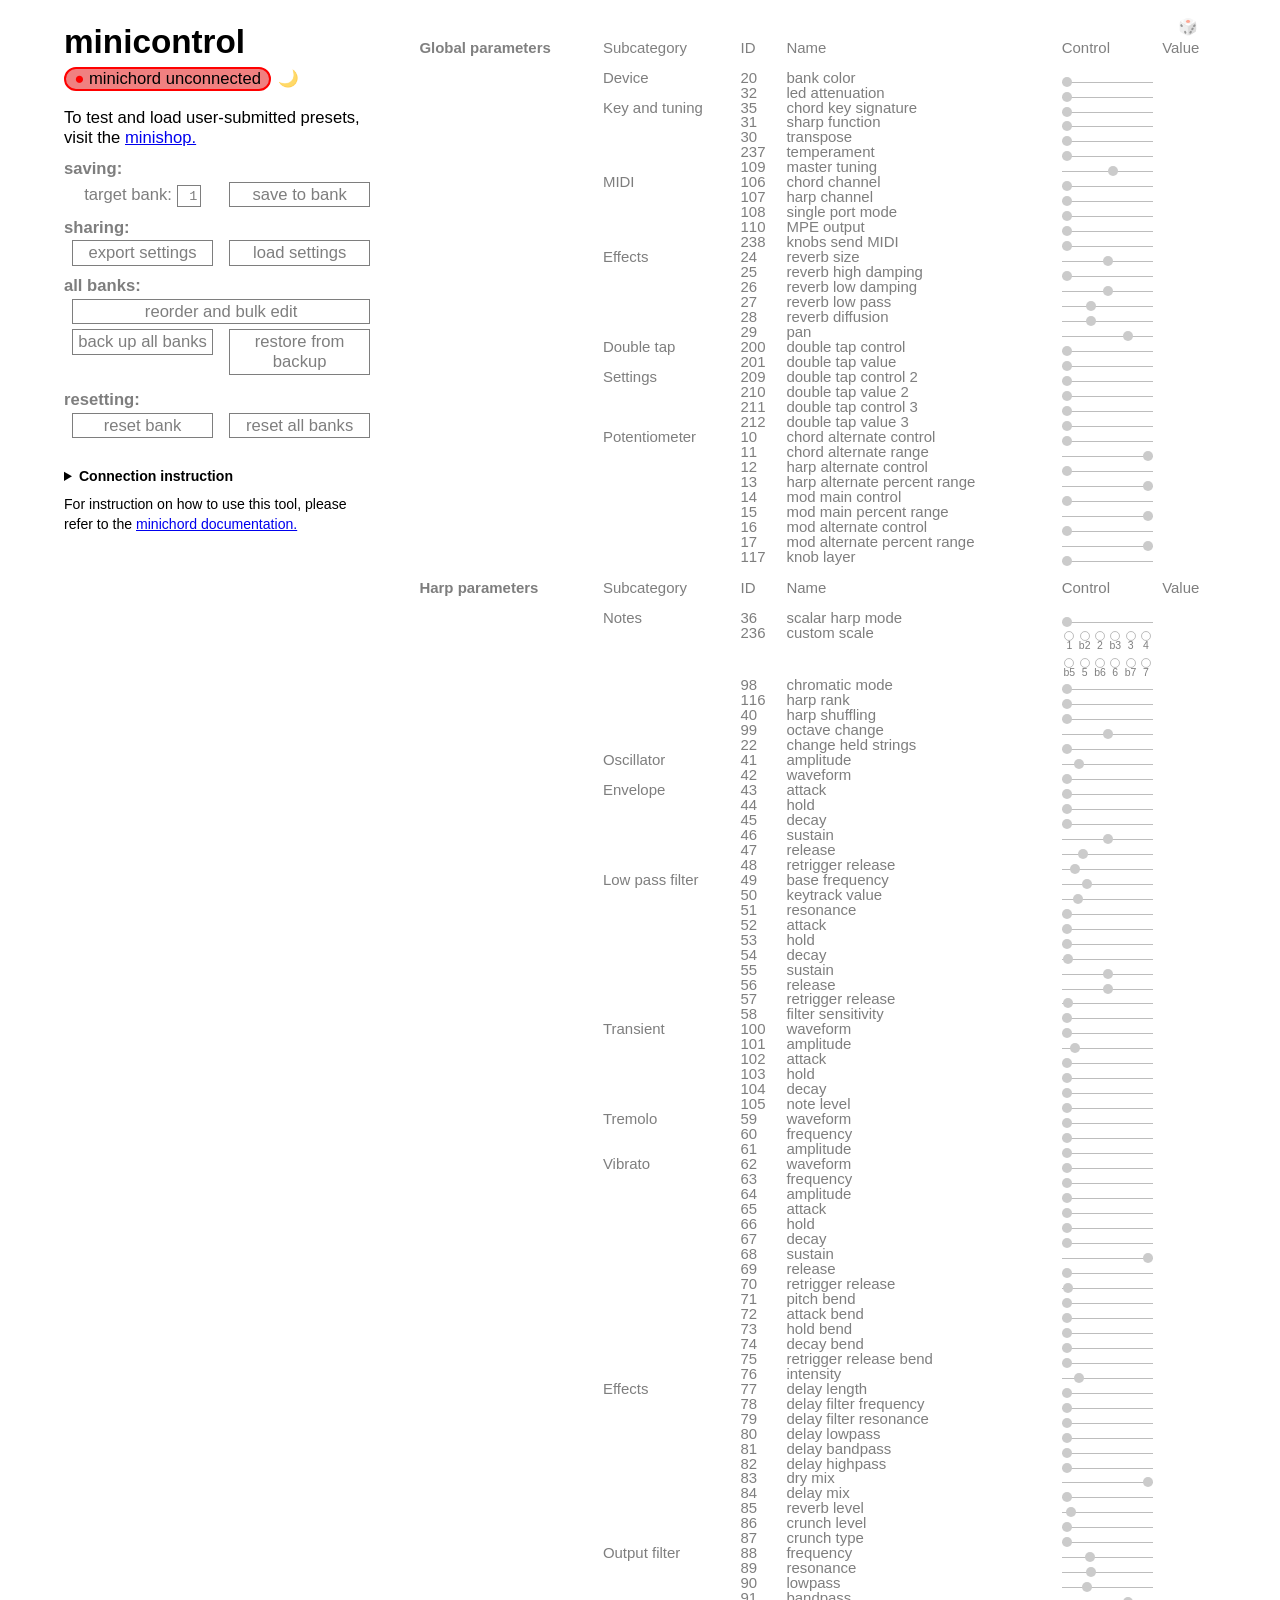
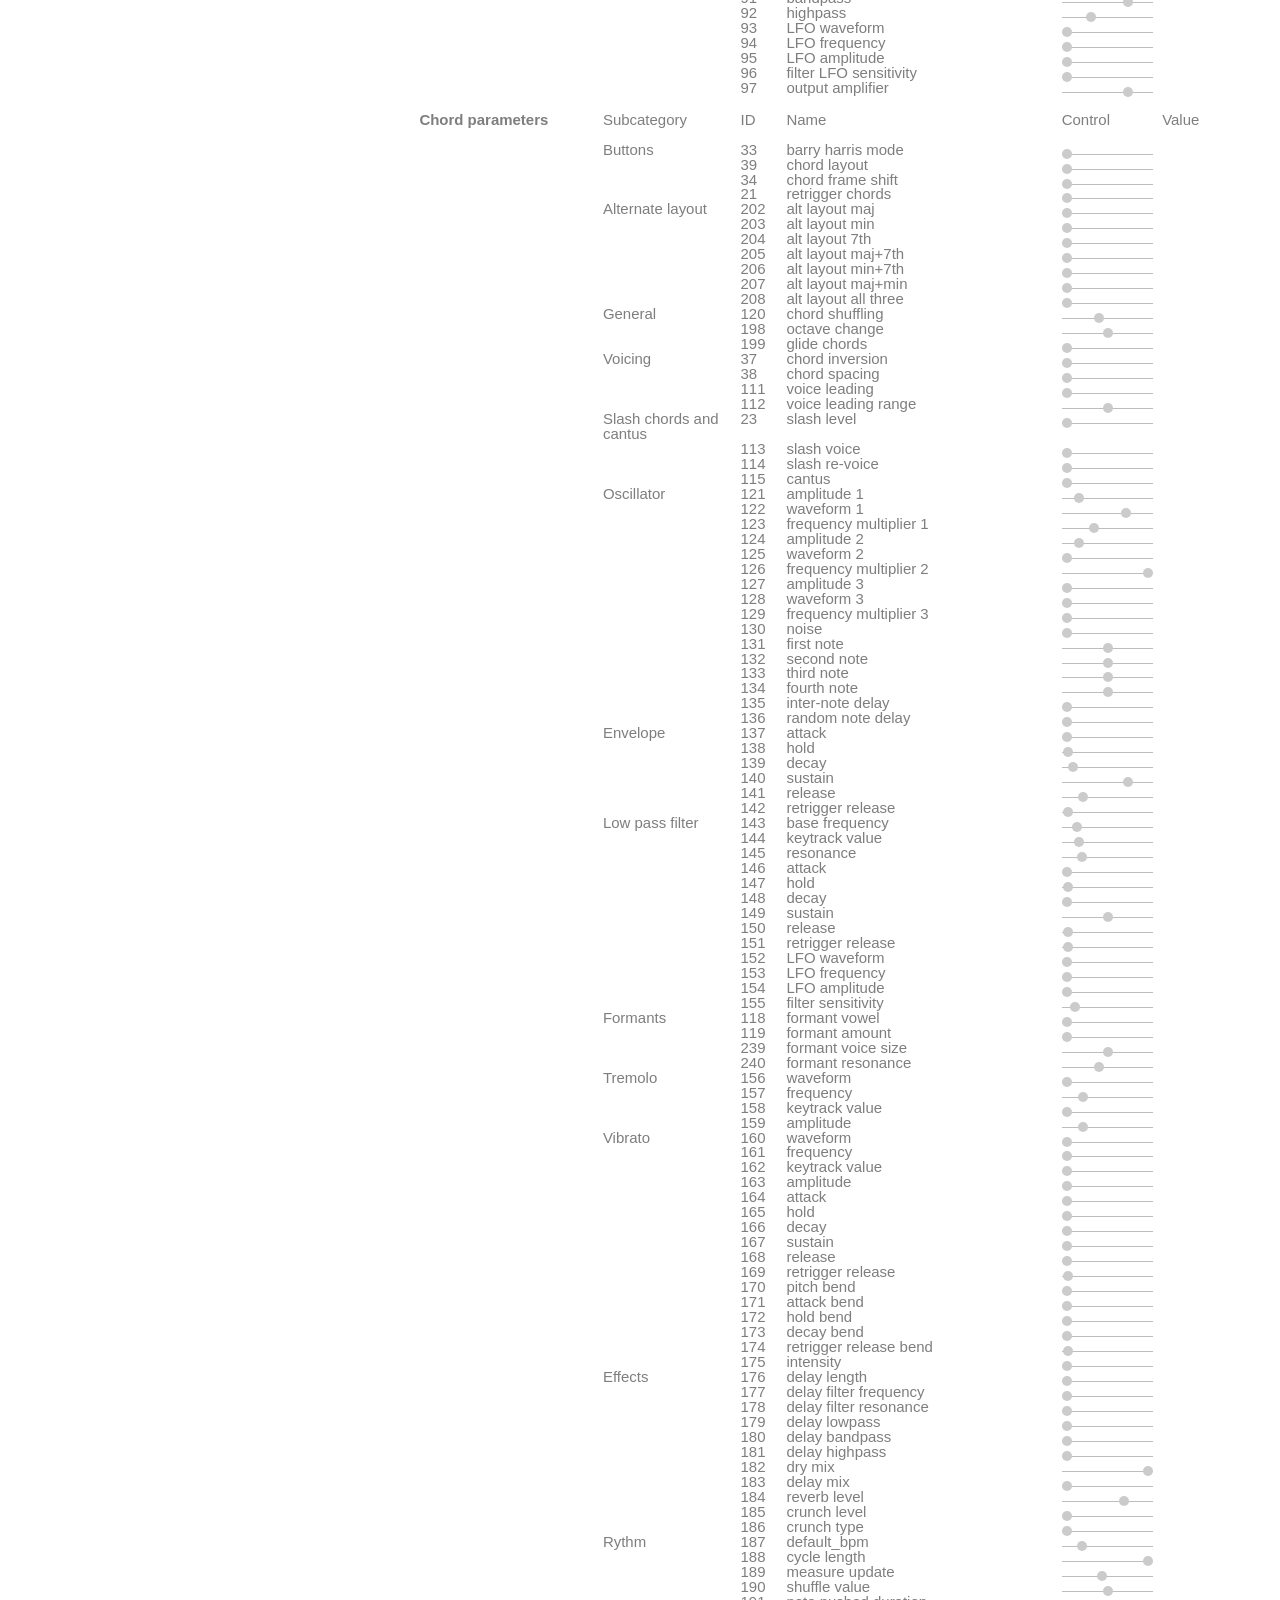
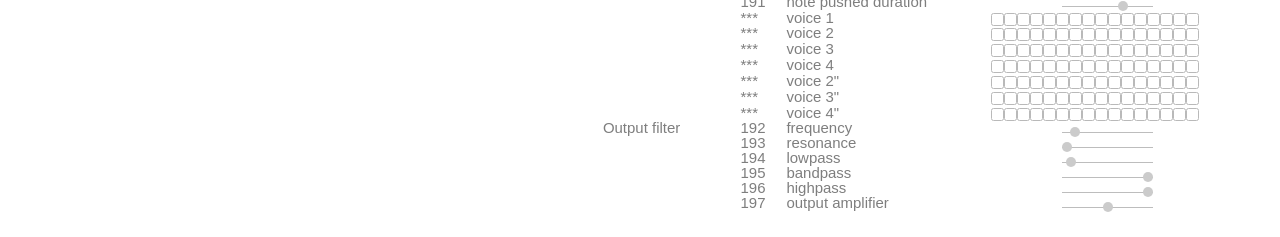
==== commit e6613a8b: "Rebuild documentation site" ====
--- a/documentation/site/minicontrol/index.html
+++ b/documentation/site/minicontrol/index.html
@@ -79,6 +79,17 @@
             <div class="bloc B3 M3 S3 button_div">
               <button onclick="open_bank_sheet()" title="Read all twelve banks, then move them or set a setting in every one" class="inactive" version="8">reorder and bulk edit</button>
             </div>
+          </div>
+          <div class="line" style="margin-top: 0.3em;">
+            <div class="bloc B3 M3 S3 button_div">
+              <button onclick="backup_all_banks()" title="Read all twelve banks into one file" class="inactive" version="8">back up all banks</button>
+            </div>
+            <div class="bloc B3 M3 S3 button_div">
+              <button onclick="restore_all_banks()" title="Write a backup file back to the banks, replacing what is there" class="inactive" version="8">restore from backup</button>
+            </div>
+          </div>
+          <div class="line">
+            <p id="banks_status" role="status"></p>
           </div>
           <div class="line">
             <h5 class="inactive">resetting:</h5>
--- a/documentation/site/minicontrol/index.css
+++ b/documentation/site/minicontrol/index.css
@@ -845,3 +845,8 @@
   gap: 0.5em;
   margin-top: 1em;
 }
+
+#banks_status {
+  margin: 0.3em 0.5em 0 0.5em;
+  line-height: 1.2em;
+}
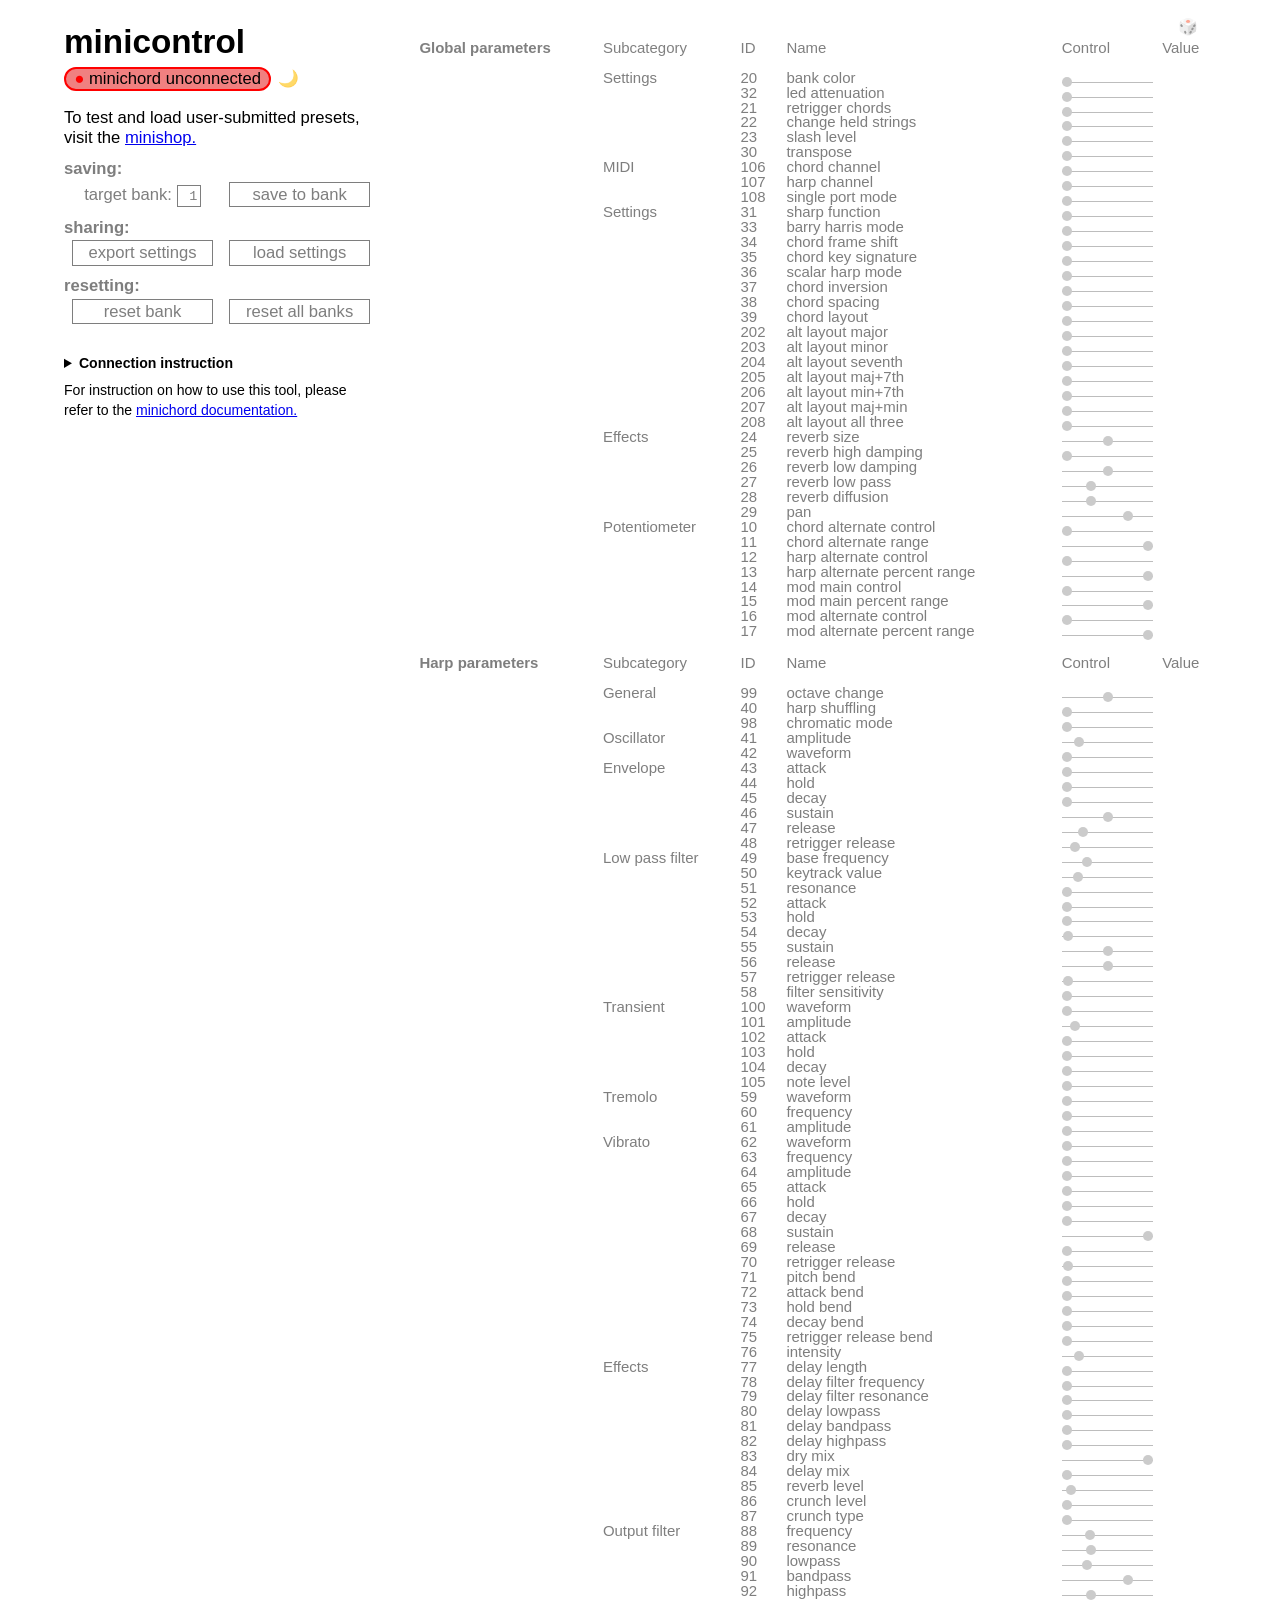
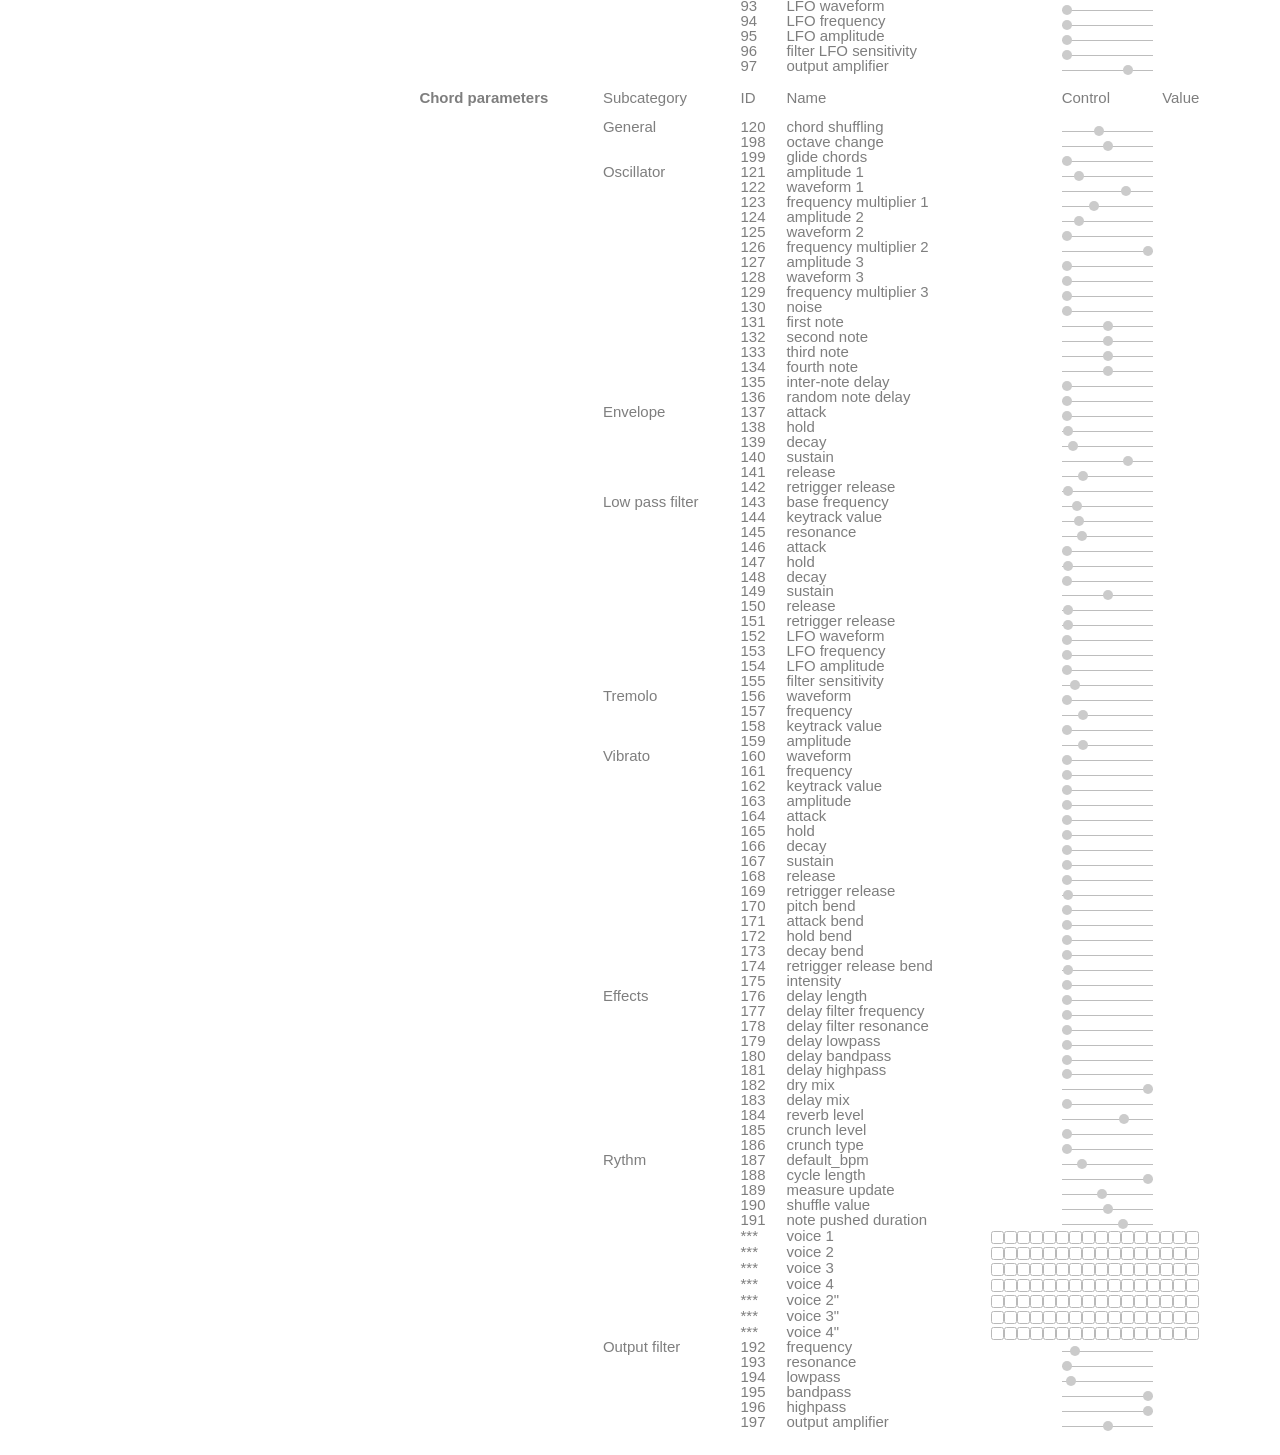
==== commit 54881d56: "Merge upstream main into feature-doubleTapPairs The one conflict was minicontrol's generated index.h" ====
--- a/documentation/site/minicontrol/index.html
+++ b/documentation/site/minicontrol/index.html
@@ -73,25 +73,6 @@
             </div>
           </div>
           <div class="line">
-            <h5 class="inactive" version="8">all banks:</h5>
-          </div>
-          <div class="line">
-            <div class="bloc B3 M3 S3 button_div">
-              <button onclick="open_bank_sheet()" title="Read all twelve banks, then move them or set a setting in every one" class="inactive" version="8">reorder and bulk edit</button>
-            </div>
-          </div>
-          <div class="line" style="margin-top: 0.3em;">
-            <div class="bloc B3 M3 S3 button_div">
-              <button onclick="backup_all_banks()" title="Read all twelve banks into one file" class="inactive" version="8">back up all banks</button>
-            </div>
-            <div class="bloc B3 M3 S3 button_div">
-              <button onclick="restore_all_banks()" title="Write a backup file back to the banks, replacing what is there" class="inactive" version="8">restore from backup</button>
-            </div>
-          </div>
-          <div class="line">
-            <p id="banks_status" role="status"></p>
-          </div>
-          <div class="line">
             <h5 class="inactive">resetting:</h5>
           </div>
           <div class="line">
@@ -159,7 +140,7 @@
               <p></p>
             </div>
             <div class=" bloc B3 M2 S3">
-              <p>Device</p>
+              <p>Settings</p>
             </div>
             <div class=" bloc B1 M1 S1">
               <p>20</p>
@@ -194,207 +175,447 @@
               <p id="value_zone32" class="value_zone"></p>
             </div>
           </div>
-          <div name="2" version="6" class="line data_line content_line inactive">
-            <div class=" bloc B4 M0 S0">
-              <p></p>
-            </div>
-            <div class=" bloc B3 M2 S3">
-              <p>Key and tuning</p>
+          <div name="2" version="2" class="line data_line content_line inactive">
+            <div class=" bloc B4 M0 S0">
+              <p></p>
+            </div>
+            <div class=" bloc B3 M2 S3">
+              <p></p>
+            </div>
+            <div class=" bloc B1 M1 S1">
+              <p>21</p>
+            </div>
+            <div class=" bloc B6 M4 S6">
+              <dfn title="defines whether the chords will be retriggered when playing a modulation of the current chord or in continuous chord mode">retrigger chords</dfn>
+            </div>
+            <div class=" bloc B2 M2 S4">
+              <input class="slider inactive" adress_field="21" curve="linear" data_type="int" id="2" max="1" min="0" onchange="handlechange(this)" step="1" target_max="1" target_min="0" type="range" value="0" />
+            </div>
+            <div class=" bloc B1 M1 S1">
+              <p id="value_zone21" class="value_zone"></p>
+            </div>
+          </div>
+          <div name="3" version="2" class="line data_line content_line inactive">
+            <div class=" bloc B4 M0 S0">
+              <p></p>
+            </div>
+            <div class=" bloc B3 M2 S3">
+              <p></p>
+            </div>
+            <div class=" bloc B1 M1 S1">
+              <p>22</p>
+            </div>
+            <div class=" bloc B6 M4 S6">
+              <dfn title="defines whether a held harp note will change when changing chord">change held strings</dfn>
+            </div>
+            <div class=" bloc B2 M2 S4">
+              <input class="slider inactive" adress_field="22" curve="linear" data_type="int" id="3" max="1" min="0" onchange="handlechange(this)" step="1" target_max="1" target_min="0" type="range" value="0" />
+            </div>
+            <div class=" bloc B1 M1 S1">
+              <p id="value_zone22" class="value_zone"></p>
+            </div>
+          </div>
+          <div name="4" version="2" class="line data_line content_line inactive">
+            <div class=" bloc B4 M0 S0">
+              <p></p>
+            </div>
+            <div class=" bloc B3 M2 S3">
+              <p></p>
+            </div>
+            <div class=" bloc B1 M1 S1">
+              <p>23</p>
+            </div>
+            <div class=" bloc B6 M4 S6">
+              <dfn title="level of the scale which will be affected when using slash chords">slash level</dfn>
+            </div>
+            <div class=" bloc B2 M2 S4">
+              <input class="slider inactive" adress_field="23" curve="linear" data_type="int" id="4" max="2" min="0" onchange="handlechange(this)" step="1" target_max="2" target_min="0" type="range" value="0" />
+            </div>
+            <div class=" bloc B1 M1 S1">
+              <p id="value_zone23" class="value_zone"></p>
+            </div>
+          </div>
+          <div name="5" version="2" class="line data_line content_line inactive">
+            <div class=" bloc B4 M0 S0">
+              <p></p>
+            </div>
+            <div class=" bloc B3 M2 S3">
+              <p></p>
+            </div>
+            <div class=" bloc B1 M1 S1">
+              <p>30</p>
+            </div>
+            <div class=" bloc B6 M4 S6">
+              <dfn title="transpose all sounds by a number of semitones">transpose</dfn>
+            </div>
+            <div class=" bloc B2 M2 S4">
+              <input class="slider inactive" adress_field="30" curve="linear" data_type="int" id="5" max="12" min="0" onchange="handlechange(this)" step="1" target_max="12" target_min="0" type="range" value="0" />
+            </div>
+            <div class=" bloc B1 M1 S1">
+              <p id="value_zone30" class="value_zone"></p>
+            </div>
+          </div>
+          <div name="6" version="8" class="line data_line content_line inactive">
+            <div class=" bloc B4 M0 S0">
+              <p></p>
+            </div>
+            <div class=" bloc B3 M2 S3">
+              <p>MIDI</p>
+            </div>
+            <div class=" bloc B1 M1 S1">
+              <p>106</p>
+            </div>
+            <div class=" bloc B6 M4 S6">
+              <dfn title="set the midi channel for the chord section">chord channel</dfn>
+            </div>
+            <div class=" bloc B2 M2 S4">
+              <input class="slider inactive" adress_field="106" curve="linear" data_type="int" id="6" max="16" min="1" onchange="handlechange(this)" step="1" target_max="16" target_min="1" type="range" value="1" />
+            </div>
+            <div class=" bloc B1 M1 S1">
+              <p id="value_zone106" class="value_zone"></p>
+            </div>
+          </div>
+          <div name="7" version="8" class="line data_line content_line inactive">
+            <div class=" bloc B4 M0 S0">
+              <p></p>
+            </div>
+            <div class=" bloc B3 M2 S3">
+              <p></p>
+            </div>
+            <div class=" bloc B1 M1 S1">
+              <p>107</p>
+            </div>
+            <div class=" bloc B6 M4 S6">
+              <dfn title="set the midi channel for the harp section">harp channel</dfn>
+            </div>
+            <div class=" bloc B2 M2 S4">
+              <input class="slider inactive" adress_field="107" curve="linear" data_type="int" id="7" max="16" min="1" onchange="handlechange(this)" step="1" target_max="16" target_min="1" type="range" value="1" />
+            </div>
+            <div class=" bloc B1 M1 S1">
+              <p id="value_zone107" class="value_zone"></p>
+            </div>
+          </div>
+          <div name="8" version="8" class="line data_line content_line inactive">
+            <div class=" bloc B4 M0 S0">
+              <p></p>
+            </div>
+            <div class=" bloc B3 M2 S3">
+              <p></p>
+            </div>
+            <div class=" bloc B1 M1 S1">
+              <p>108</p>
+            </div>
+            <div class=" bloc B6 M4 S6">
+              <dfn title="puts both the chord and the harp on the same midi port">single port mode</dfn>
+            </div>
+            <div class=" bloc B2 M2 S4">
+              <input class="slider inactive" adress_field="108" curve="linear" data_type="int" id="8" max="1" min="0" onchange="handlechange(this)" step="1" target_max="1" target_min="0" type="range" value="0" />
+            </div>
+            <div class=" bloc B1 M1 S1">
+              <p id="value_zone108" class="value_zone"></p>
+            </div>
+          </div>
+          <div name="9" version="3" class="line data_line content_line inactive">
+            <div class=" bloc B4 M0 S0">
+              <p></p>
+            </div>
+            <div class=" bloc B3 M2 S3">
+              <p>Settings</p>
+            </div>
+            <div class=" bloc B1 M1 S1">
+              <p>31</p>
+            </div>
+            <div class=" bloc B6 M4 S6">
+              <dfn title="change the sharp button to a flat button">sharp function</dfn>
+            </div>
+            <div class=" bloc B2 M2 S4">
+              <input class="slider inactive" adress_field="31" curve="linear" data_type="int" id="9" max="1" min="0" onchange="handlechange(this)" step="1" target_max="1" target_min="0" type="range" value="0" />
+            </div>
+            <div class=" bloc B1 M1 S1">
+              <p id="value_zone31" class="value_zone"></p>
+            </div>
+          </div>
+          <div name="10" version="4" class="line data_line content_line inactive">
+            <div class=" bloc B4 M0 S0">
+              <p></p>
+            </div>
+            <div class=" bloc B3 M2 S3">
+              <p></p>
+            </div>
+            <div class=" bloc B1 M1 S1">
+              <p>33</p>
+            </div>
+            <div class=" bloc B6 M4 S6">
+              <dfn title="change major chords to major 6, the minor chords to minor 6, and the diminished chords to fully diminished. Recommanded to use the fourth harp shuffling array">barry harris mode</dfn>
+            </div>
+            <div class=" bloc B2 M2 S4">
+              <input class="slider inactive" adress_field="33" curve="linear" data_type="int" id="10" max="1" min="0" onchange="handlechange(this)" step="1" target_max="1" target_min="0" type="range" value="0" />
+            </div>
+            <div class=" bloc B1 M1 S1">
+              <p id="value_zone33" class="value_zone"></p>
+            </div>
+          </div>
+          <div name="11" version="6" class="line data_line content_line inactive">
+            <div class=" bloc B4 M0 S0">
+              <p></p>
+            </div>
+            <div class=" bloc B3 M2 S3">
+              <p></p>
+            </div>
+            <div class=" bloc B1 M1 S1">
+              <p>34</p>
+            </div>
+            <div class=" bloc B6 M4 S6">
+              <dfn title="shifts the register frame up (e.g. 1 makes D the lowest pitched, 2 makes E the lowest pitched, and so on)">chord frame shift</dfn>
+            </div>
+            <div class=" bloc B2 M2 S4">
+              <input class="slider inactive" adress_field="34" curve="linear" data_type="int" id="11" max="6" min="0" onchange="handlechange(this)" step="1" target_max="6" target_min="0" type="range" value="0" />
+            </div>
+            <div class=" bloc B1 M1 S1">
+              <p id="value_zone34" class="value_zone"></p>
+            </div>
+          </div>
+          <div name="12" version="6" class="line data_line content_line inactive">
+            <div class=" bloc B4 M0 S0">
+              <p></p>
+            </div>
+            <div class=" bloc B3 M2 S3">
+              <p></p>
             </div>
             <div class=" bloc B1 M1 S1">
               <p>35</p>
             </div>
             <div class=" bloc B6 M4 S6">
-              <dfn title="automatically makes flat or sharp the chords for a particular key. 0=C, 1=G, 2=D, 3=A, 4=E, 5=B, 6=F, 7=Bb, 8=Eb, 9=Ab, 10=Db, 11=Gb, and the enharmonic keys 12=F#, 13=C#, 14=G#, 15=D#, 16=A#, 17=E#, 18=B#, 19=Fb, 20=Cb">chord key signature</dfn>
-            </div>
-            <div class=" bloc B2 M2 S4">
-              <input class="slider inactive" adress_field="35" curve="linear" data_type="int" id="2" max="20" min="0" onchange="handlechange(this)" step="1" target_max="20" target_min="0" type="range" value="0" />
+              <dfn title="automatically makes flat or sharp the chords for a particular key. 0=C, 1=G, 2=D, 3=A, 4=E, 5=B, 6=F, 7=Bb, 8=Eb, 9=Ab, 10=Db, 11=Gb">chord key signature</dfn>
+            </div>
+            <div class=" bloc B2 M2 S4">
+              <input class="slider inactive" adress_field="35" curve="linear" data_type="int" id="12" max="11" min="0" onchange="handlechange(this)" step="1" target_max="11" target_min="0" type="range" value="0" />
             </div>
             <div class=" bloc B1 M1 S1">
               <p id="value_zone35" class="value_zone"></p>
             </div>
           </div>
-          <div name="3" version="3" class="line data_line content_line inactive">
-            <div class=" bloc B4 M0 S0">
-              <p></p>
-            </div>
-            <div class=" bloc B3 M2 S3">
-              <p></p>
-            </div>
-            <div class=" bloc B1 M1 S1">
-              <p>31</p>
-            </div>
-            <div class=" bloc B6 M4 S6">
-              <dfn title="change the sharp button to a flat button">sharp function</dfn>
-            </div>
-            <div class=" bloc B2 M2 S4">
-              <input class="slider inactive" adress_field="31" curve="linear" data_type="int" id="3" max="1" min="0" onchange="handlechange(this)" step="1" target_max="1" target_min="0" type="range" value="0" />
-            </div>
-            <div class=" bloc B1 M1 S1">
-              <p id="value_zone31" class="value_zone"></p>
-            </div>
-          </div>
-          <div name="4" version="2" class="line data_line content_line inactive">
-            <div class=" bloc B4 M0 S0">
-              <p></p>
-            </div>
-            <div class=" bloc B3 M2 S3">
-              <p></p>
-            </div>
-            <div class=" bloc B1 M1 S1">
-              <p>30</p>
-            </div>
-            <div class=" bloc B6 M4 S6">
-              <dfn title="transpose all sounds by a number of semitones">transpose</dfn>
-            </div>
-            <div class=" bloc B2 M2 S4">
-              <input class="slider inactive" adress_field="30" curve="linear" data_type="int" id="4" max="12" min="0" onchange="handlechange(this)" step="1" target_max="12" target_min="0" type="range" value="0" />
-            </div>
-            <div class=" bloc B1 M1 S1">
-              <p id="value_zone30" class="value_zone"></p>
-            </div>
-          </div>
-          <div name="5" version="10" class="line data_line content_line inactive">
-            <div class=" bloc B4 M0 S0">
-              <p></p>
-            </div>
-            <div class=" bloc B3 M2 S3">
-              <p></p>
-            </div>
-            <div class=" bloc B1 M1 S1">
-              <p>237</p>
-            </div>
-            <div class=" bloc B6 M4 S6">
-              <dfn title="tuning of the notes: 0=equal, 1=quarter-comma meantone, 2=five-limit just (C major), 3=pythagorean, 4=werckmeister III, 5=kirnberger III, 6=vallotti, 7=young no. 2, 8=kellner, 9=sixth-comma meantone, 10=19-EDO, 11=24-EDO (quarter tones), 12=31-EDO. A keeps the master tuning pitch in the twelve-note ones, which are fixed to the keyboard, sweetest around C, so far keys sound progressively rougher, as they did historically. 10 and 11 divide the octave differently instead">temperament</dfn>
-            </div>
-            <div class=" bloc B2 M2 S4">
-              <input class="slider inactive" adress_field="237" curve="linear" data_type="int" id="5" max="12" min="0" onchange="handlechange(this)" step="1" target_max="12" target_min="0" type="range" value="0" />
-            </div>
-            <div class=" bloc B1 M1 S1">
-              <p id="value_zone237" class="value_zone"></p>
-            </div>
-          </div>
-          <div name="6" version="10" class="line data_line content_line inactive">
-            <div class=" bloc B4 M0 S0">
-              <p></p>
-            </div>
-            <div class=" bloc B3 M2 S3">
-              <p></p>
-            </div>
-            <div class=" bloc B1 M1 S1">
-              <p>109</p>
-            </div>
-            <div class=" bloc B6 M4 S6">
-              <dfn title="reference pitch for A4, in tenths of a Hz: 4400 = 440.0 Hz, 4420 = 442.0 Hz. Range 432.0-446.0 Hz. Retunes the synth only; MIDI note numbers are unchanged">master tuning</dfn>
-            </div>
-            <div class=" bloc B2 M2 S4">
-              <input class="slider inactive" adress_field="109" curve="linear" data_type="int" id="6" max="4460" min="4320" onchange="handlechange(this)" step="1" target_max="4460" target_min="4320" type="range" value="4400" />
-            </div>
-            <div class=" bloc B1 M1 S1">
-              <p id="value_zone109" class="value_zone"></p>
-            </div>
-          </div>
-          <div name="7" version="8" class="line data_line content_line inactive">
-            <div class=" bloc B4 M0 S0">
-              <p></p>
-            </div>
-            <div class=" bloc B3 M2 S3">
-              <p>MIDI</p>
-            </div>
-            <div class=" bloc B1 M1 S1">
-              <p>106</p>
-            </div>
-            <div class=" bloc B6 M4 S6">
-              <dfn title="set the midi channel for the chord section">chord channel</dfn>
-            </div>
-            <div class=" bloc B2 M2 S4">
-              <input class="slider inactive" adress_field="106" curve="linear" data_type="int" id="7" max="16" min="1" onchange="handlechange(this)" step="1" target_max="16" target_min="1" type="range" value="1" />
-            </div>
-            <div class=" bloc B1 M1 S1">
-              <p id="value_zone106" class="value_zone"></p>
-            </div>
-          </div>
-          <div name="8" version="8" class="line data_line content_line inactive">
-            <div class=" bloc B4 M0 S0">
-              <p></p>
-            </div>
-            <div class=" bloc B3 M2 S3">
-              <p></p>
-            </div>
-            <div class=" bloc B1 M1 S1">
-              <p>107</p>
-            </div>
-            <div class=" bloc B6 M4 S6">
-              <dfn title="set the midi channel for the harp section">harp channel</dfn>
-            </div>
-            <div class=" bloc B2 M2 S4">
-              <input class="slider inactive" adress_field="107" curve="linear" data_type="int" id="8" max="16" min="1" onchange="handlechange(this)" step="1" target_max="16" target_min="1" type="range" value="1" />
-            </div>
-            <div class=" bloc B1 M1 S1">
-              <p id="value_zone107" class="value_zone"></p>
-            </div>
-          </div>
-          <div name="9" version="8" class="line data_line content_line inactive">
-            <div class=" bloc B4 M0 S0">
-              <p></p>
-            </div>
-            <div class=" bloc B3 M2 S3">
-              <p></p>
-            </div>
-            <div class=" bloc B1 M1 S1">
-              <p>108</p>
-            </div>
-            <div class=" bloc B6 M4 S6">
-              <dfn title="puts both the chord and the harp on the same midi port">single port mode</dfn>
-            </div>
-            <div class=" bloc B2 M2 S4">
-              <input class="slider inactive" adress_field="108" curve="linear" data_type="int" id="9" max="1" min="0" onchange="handlechange(this)" step="1" target_max="1" target_min="0" type="range" value="0" />
-            </div>
-            <div class=" bloc B1 M1 S1">
-              <p id="value_zone108" class="value_zone"></p>
-            </div>
-          </div>
-          <div name="10" version="11" class="line data_line content_line inactive">
-            <div class=" bloc B4 M0 S0">
-              <p></p>
-            </div>
-            <div class=" bloc B3 M2 S3">
-              <p></p>
-            </div>
-            <div class=" bloc B1 M1 S1">
-              <p>110</p>
-            </div>
-            <div class=" bloc B6 M4 S6">
-              <dfn title="gives every voice its own midi channel (MPE), so glide and the real pitch of a temperament or a divided octave survive the trip out; off is the usual single channel output">MPE output</dfn>
-            </div>
-            <div class=" bloc B2 M2 S4">
-              <input class="slider inactive" adress_field="110" curve="linear" data_type="int" id="10" max="1" min="0" onchange="handlechange(this)" step="1" target_max="1" target_min="0" type="range" value="0" />
-            </div>
-            <div class=" bloc B1 M1 S1">
-              <p id="value_zone110" class="value_zone"></p>
-            </div>
-          </div>
-          <div name="11" version="17" class="line data_line content_line inactive">
-            <div class=" bloc B4 M0 S0">
-              <p></p>
-            </div>
-            <div class=" bloc B3 M2 S3">
-              <p></p>
-            </div>
-            <div class=" bloc B1 M1 S1">
-              <p>238</p>
-            </div>
-            <div class=" bloc B6 M4 S6">
-              <dfn title="sends the three knobs' positions out over MIDI as they turn, as control changes 20 (chord knob), 21 (harp knob) and 22 (modulation knob) on the chord channel, so they can be MIDI-learnt in a DAW or read by a program; the knobs keep doing their usual jobs">knobs send MIDI</dfn>
-            </div>
-            <div class=" bloc B2 M2 S4">
-              <input class="slider inactive" adress_field="238" curve="linear" data_type="int" id="11" max="1" min="0" onchange="handlechange(this)" step="1" target_max="1" target_min="0" type="range" value="0" />
-            </div>
-            <div class=" bloc B1 M1 S1">
-              <p id="value_zone238" class="value_zone"></p>
-            </div>
-          </div>
-          <div name="12" version="2" class="line data_line content_line inactive">
+          <div name="13" version="9" class="line data_line content_line inactive">
+            <div class=" bloc B4 M0 S0">
+              <p></p>
+            </div>
+            <div class=" bloc B3 M2 S3">
+              <p></p>
+            </div>
+            <div class=" bloc B1 M1 S1">
+              <p>36</p>
+            </div>
+            <div class=" bloc B6 M4 S6">
+              <dfn title="what the harp strings play. 0=follows the chord (default), 1=Major, 2=Major Pentatonic, 3=Minor Pentatonic, 4=Diminished 6th, 5=Relative Natural Minor, 6=Relative Harmonic Minor, 7=Relative Minor Pentatonic, 8=scale chosen per chord, 9=as 8 but pentatonic">scalar harp mode</dfn>
+            </div>
+            <div class=" bloc B2 M2 S4">
+              <input class="slider inactive" adress_field="36" curve="linear" data_type="int" id="13" max="9" min="0" onchange="handlechange(this)" step="1" target_max="9" target_min="0" type="range" value="0" />
+            </div>
+            <div class=" bloc B1 M1 S1">
+              <p id="value_zone36" class="value_zone"></p>
+            </div>
+          </div>
+          <div name="14" version="9" class="line data_line content_line inactive">
+            <div class=" bloc B4 M0 S0">
+              <p></p>
+            </div>
+            <div class=" bloc B3 M2 S3">
+              <p></p>
+            </div>
+            <div class=" bloc B1 M1 S1">
+              <p>37</p>
+            </div>
+            <div class=" bloc B6 M4 S6">
+              <dfn title="voicing of the chord buttons. 0 is root position, 1 and 2 are the first and second inversions, 3 is the third inversion for seventh and sixth chords or the root position an octave up for triads">chord inversion</dfn>
+            </div>
+            <div class=" bloc B2 M2 S4">
+              <input class="slider inactive" adress_field="37" curve="linear" data_type="int" id="14" max="3" min="0" onchange="handlechange(this)" step="1" target_max="3" target_min="0" type="range" value="0" />
+            </div>
+            <div class=" bloc B1 M1 S1">
+              <p id="value_zone37" class="value_zone"></p>
+            </div>
+          </div>
+          <div name="15" version="9" class="line data_line content_line inactive">
+            <div class=" bloc B4 M0 S0">
+              <p></p>
+            </div>
+            <div class=" bloc B3 M2 S3">
+              <p></p>
+            </div>
+            <div class=" bloc B1 M1 S1">
+              <p>38</p>
+            </div>
+            <div class=" bloc B6 M4 S6">
+              <dfn title="how far apart the chord voices sit. 0=close (adjacent tones), 1=drop 2, 2=drop 3, 3=drop 2 and 4 (the most evenly spread), 4=spread the outer voices. Drops move a voice down an octave; a move that would leave the usable range is not made">chord spacing</dfn>
+            </div>
+            <div class=" bloc B2 M2 S4">
+              <input class="slider inactive" adress_field="38" curve="linear" data_type="int" id="15" max="4" min="0" onchange="handlechange(this)" step="1" target_max="4" target_min="0" type="range" value="0" />
+            </div>
+            <div class=" bloc B1 M1 S1">
+              <p id="value_zone38" class="value_zone"></p>
+            </div>
+          </div>
+          <div name="16" version="2" class="line data_line content_line inactive">
+            <div class=" bloc B4 M0 S0">
+              <p></p>
+            </div>
+            <div class=" bloc B3 M2 S3">
+              <p></p>
+            </div>
+            <div class=" bloc B1 M1 S1">
+              <p>39</p>
+            </div>
+            <div class=" bloc B6 M4 S6">
+              <dfn title="0 gives the standard chords, 1 gives the assignable layout below">chord layout</dfn>
+            </div>
+            <div class=" bloc B2 M2 S4">
+              <input class="slider inactive" adress_field="39" curve="linear" data_type="int" id="16" max="1" min="0" onchange="handlechange(this)" step="1" target_max="1" target_min="0" type="range" value="0" />
+            </div>
+            <div class=" bloc B1 M1 S1">
+              <p id="value_zone39" class="value_zone"></p>
+            </div>
+          </div>
+          <div name="17" version="2" class="line data_line content_line inactive">
+            <div class=" bloc B4 M0 S0">
+              <p></p>
+            </div>
+            <div class=" bloc B3 M2 S3">
+              <p></p>
+            </div>
+            <div class=" bloc B1 M1 S1">
+              <p>202</p>
+            </div>
+            <div class=" bloc B6 M4 S6">
+              <dfn title="which chord the major button plays in the alternate layout. 0 keeps the default for that slot, and in order major, minor, seventh, maj seventh, min seventh, diminished, augmented, major sixth, minor sixth, full diminished, half diminished, suspended fourth, suspended second, seventh suspended, major ninth, minor ninth, added ninth, six nine">alt layout major</dfn>
+            </div>
+            <div class=" bloc B2 M2 S4">
+              <input class="slider inactive" adress_field="202" curve="linear" data_type="int" id="17" max="18" min="0" onchange="handlechange(this)" step="1" target_max="18" target_min="0" type="range" value="0" />
+            </div>
+            <div class=" bloc B1 M1 S1">
+              <p id="value_zone202" class="value_zone"></p>
+            </div>
+          </div>
+          <div name="18" version="2" class="line data_line content_line inactive">
+            <div class=" bloc B4 M0 S0">
+              <p></p>
+            </div>
+            <div class=" bloc B3 M2 S3">
+              <p></p>
+            </div>
+            <div class=" bloc B1 M1 S1">
+              <p>203</p>
+            </div>
+            <div class=" bloc B6 M4 S6">
+              <dfn title="which chord the minor button plays in the alternate layout. 0 keeps the default for that slot, and in order major, minor, seventh, maj seventh, min seventh, diminished, augmented, major sixth, minor sixth, full diminished, half diminished, suspended fourth, suspended second, seventh suspended, major ninth, minor ninth, added ninth, six nine">alt layout minor</dfn>
+            </div>
+            <div class=" bloc B2 M2 S4">
+              <input class="slider inactive" adress_field="203" curve="linear" data_type="int" id="18" max="18" min="0" onchange="handlechange(this)" step="1" target_max="18" target_min="0" type="range" value="0" />
+            </div>
+            <div class=" bloc B1 M1 S1">
+              <p id="value_zone203" class="value_zone"></p>
+            </div>
+          </div>
+          <div name="19" version="2" class="line data_line content_line inactive">
+            <div class=" bloc B4 M0 S0">
+              <p></p>
+            </div>
+            <div class=" bloc B3 M2 S3">
+              <p></p>
+            </div>
+            <div class=" bloc B1 M1 S1">
+              <p>204</p>
+            </div>
+            <div class=" bloc B6 M4 S6">
+              <dfn title="which chord the seventh button plays in the alternate layout. 0 keeps the default for that slot, and in order major, minor, seventh, maj seventh, min seventh, diminished, augmented, major sixth, minor sixth, full diminished, half diminished, suspended fourth, suspended second, seventh suspended, major ninth, minor ninth, added ninth, six nine">alt layout seventh</dfn>
+            </div>
+            <div class=" bloc B2 M2 S4">
+              <input class="slider inactive" adress_field="204" curve="linear" data_type="int" id="19" max="18" min="0" onchange="handlechange(this)" step="1" target_max="18" target_min="0" type="range" value="0" />
+            </div>
+            <div class=" bloc B1 M1 S1">
+              <p id="value_zone204" class="value_zone"></p>
+            </div>
+          </div>
+          <div name="20" version="2" class="line data_line content_line inactive">
+            <div class=" bloc B4 M0 S0">
+              <p></p>
+            </div>
+            <div class=" bloc B3 M2 S3">
+              <p></p>
+            </div>
+            <div class=" bloc B1 M1 S1">
+              <p>205</p>
+            </div>
+            <div class=" bloc B6 M4 S6">
+              <dfn title="which chord major and seventh together play in the alternate layout. 0 keeps the default for that slot, and in order major, minor, seventh, maj seventh, min seventh, diminished, augmented, major sixth, minor sixth, full diminished, half diminished, suspended fourth, suspended second, seventh suspended, major ninth, minor ninth, added ninth, six nine">alt layout maj+7th</dfn>
+            </div>
+            <div class=" bloc B2 M2 S4">
+              <input class="slider inactive" adress_field="205" curve="linear" data_type="int" id="20" max="18" min="0" onchange="handlechange(this)" step="1" target_max="18" target_min="0" type="range" value="0" />
+            </div>
+            <div class=" bloc B1 M1 S1">
+              <p id="value_zone205" class="value_zone"></p>
+            </div>
+          </div>
+          <div name="21" version="2" class="line data_line content_line inactive">
+            <div class=" bloc B4 M0 S0">
+              <p></p>
+            </div>
+            <div class=" bloc B3 M2 S3">
+              <p></p>
+            </div>
+            <div class=" bloc B1 M1 S1">
+              <p>206</p>
+            </div>
+            <div class=" bloc B6 M4 S6">
+              <dfn title="which chord minor and seventh together play in the alternate layout. 0 keeps the default for that slot, and in order major, minor, seventh, maj seventh, min seventh, diminished, augmented, major sixth, minor sixth, full diminished, half diminished, suspended fourth, suspended second, seventh suspended, major ninth, minor ninth, added ninth, six nine">alt layout min+7th</dfn>
+            </div>
+            <div class=" bloc B2 M2 S4">
+              <input class="slider inactive" adress_field="206" curve="linear" data_type="int" id="21" max="18" min="0" onchange="handlechange(this)" step="1" target_max="18" target_min="0" type="range" value="0" />
+            </div>
+            <div class=" bloc B1 M1 S1">
+              <p id="value_zone206" class="value_zone"></p>
+            </div>
+          </div>
+          <div name="22" version="2" class="line data_line content_line inactive">
+            <div class=" bloc B4 M0 S0">
+              <p></p>
+            </div>
+            <div class=" bloc B3 M2 S3">
+              <p></p>
+            </div>
+            <div class=" bloc B1 M1 S1">
+              <p>207</p>
+            </div>
+            <div class=" bloc B6 M4 S6">
+              <dfn title="which chord major and minor together play in the alternate layout. 0 keeps the default for that slot, and in order major, minor, seventh, maj seventh, min seventh, diminished, augmented, major sixth, minor sixth, full diminished, half diminished, suspended fourth, suspended second, seventh suspended, major ninth, minor ninth, added ninth, six nine">alt layout maj+min</dfn>
+            </div>
+            <div class=" bloc B2 M2 S4">
+              <input class="slider inactive" adress_field="207" curve="linear" data_type="int" id="22" max="18" min="0" onchange="handlechange(this)" step="1" target_max="18" target_min="0" type="range" value="0" />
+            </div>
+            <div class=" bloc B1 M1 S1">
+              <p id="value_zone207" class="value_zone"></p>
+            </div>
+          </div>
+          <div name="23" version="2" class="line data_line content_line inactive">
+            <div class=" bloc B4 M0 S0">
+              <p></p>
+            </div>
+            <div class=" bloc B3 M2 S3">
+              <p></p>
+            </div>
+            <div class=" bloc B1 M1 S1">
+              <p>208</p>
+            </div>
+            <div class=" bloc B6 M4 S6">
+              <dfn title="which chord all three buttons play in the alternate layout. 0 keeps the default for that slot, and in order major, minor, seventh, maj seventh, min seventh, diminished, augmented, major sixth, minor sixth, full diminished, half diminished, suspended fourth, suspended second, seventh suspended, major ninth, minor ninth, added ninth, six nine">alt layout all three</dfn>
+            </div>
+            <div class=" bloc B2 M2 S4">
+              <input class="slider inactive" adress_field="208" curve="linear" data_type="int" id="23" max="18" min="0" onchange="handlechange(this)" step="1" target_max="18" target_min="0" type="range" value="0" />
+            </div>
+            <div class=" bloc B1 M1 S1">
+              <p id="value_zone208" class="value_zone"></p>
+            </div>
+          </div>
+          <div name="24" version="2" class="line data_line content_line inactive">
             <div class=" bloc B4 M0 S0">
               <p></p>
             </div>
@@ -408,13 +629,13 @@
               <dfn title="size of the reverb room">reverb size</dfn>
             </div>
             <div class=" bloc B2 M2 S4">
-              <input class="slider inactive" adress_field="24" curve="linear" data_type="float" id="12" max="1" min="0" onchange="handlechange(this)" step="0.01" target_max="1" target_min="0" type="range" value="0.5" />
+              <input class="slider inactive" adress_field="24" curve="linear" data_type="float" id="24" max="1" min="0" onchange="handlechange(this)" step="0.01" target_max="1" target_min="0" type="range" value="0.5" />
             </div>
             <div class=" bloc B1 M1 S1">
               <p id="value_zone24" class="value_zone"></p>
             </div>
           </div>
-          <div name="13" version="2" class="line data_line content_line inactive">
+          <div name="25" version="2" class="line data_line content_line inactive">
             <div class=" bloc B4 M0 S0">
               <p></p>
             </div>
@@ -428,13 +649,13 @@
               <dfn title="damping of high frequencies in the reverb room">reverb high damping</dfn>
             </div>
             <div class=" bloc B2 M2 S4">
-              <input class="slider inactive" adress_field="25" curve="linear" data_type="float" id="13" max="1" min="0" onchange="handlechange(this)" step="0.01" target_max="1" target_min="0" type="range" value="0.0" />
+              <input class="slider inactive" adress_field="25" curve="linear" data_type="float" id="25" max="1" min="0" onchange="handlechange(this)" step="0.01" target_max="1" target_min="0" type="range" value="0.0" />
             </div>
             <div class=" bloc B1 M1 S1">
               <p id="value_zone25" class="value_zone"></p>
             </div>
           </div>
-          <div name="14" version="2" class="line data_line content_line inactive">
+          <div name="26" version="2" class="line data_line content_line inactive">
             <div class=" bloc B4 M0 S0">
               <p></p>
             </div>
@@ -448,13 +669,13 @@
               <dfn title="damping of low frequencies in the reverb room">reverb low damping</dfn>
             </div>
             <div class=" bloc B2 M2 S4">
-              <input class="slider inactive" adress_field="26" curve="linear" data_type="float" id="14" max="1" min="0" onchange="handlechange(this)" step="0.01" target_max="1" target_min="0" type="range" value="0.5" />
+              <input class="slider inactive" adress_field="26" curve="linear" data_type="float" id="26" max="1" min="0" onchange="handlechange(this)" step="0.01" target_max="1" target_min="0" type="range" value="0.5" />
             </div>
             <div class=" bloc B1 M1 S1">
               <p id="value_zone26" class="value_zone"></p>
             </div>
           </div>
-          <div name="15" version="2" class="line data_line content_line inactive">
+          <div name="27" version="2" class="line data_line content_line inactive">
             <div class=" bloc B4 M0 S0">
               <p></p>
             </div>
@@ -468,13 +689,13 @@
               <dfn title="additional low pass in the reverb room">reverb low pass</dfn>
             </div>
             <div class=" bloc B2 M2 S4">
-              <input class="slider inactive" adress_field="27" curve="linear" data_type="float" id="15" max="1" min="0" onchange="handlechange(this)" step="0.01" target_max="1" target_min="0" type="range" value="0.3" />
+              <input class="slider inactive" adress_field="27" curve="linear" data_type="float" id="27" max="1" min="0" onchange="handlechange(this)" step="0.01" target_max="1" target_min="0" type="range" value="0.3" />
             </div>
             <div class=" bloc B1 M1 S1">
               <p id="value_zone27" class="value_zone"></p>
             </div>
           </div>
-          <div name="16" version="2" class="line data_line content_line inactive">
+          <div name="28" version="2" class="line data_line content_line inactive">
             <div class=" bloc B4 M0 S0">
               <p></p>
             </div>
@@ -488,13 +709,13 @@
               <dfn title="diffusion within the reverb room">reverb diffusion</dfn>
             </div>
             <div class=" bloc B2 M2 S4">
-              <input class="slider inactive" adress_field="28" curve="linear" data_type="float" id="16" max="1" min="0" onchange="handlechange(this)" step="0.01" target_max="1" target_min="0" type="range" value="0.3" />
+              <input class="slider inactive" adress_field="28" curve="linear" data_type="float" id="28" max="1" min="0" onchange="handlechange(this)" step="0.01" target_max="1" target_min="0" type="range" value="0.3" />
             </div>
             <div class=" bloc B1 M1 S1">
               <p id="value_zone28" class="value_zone"></p>
             </div>
           </div>
-          <div name="17" version="2" class="line data_line content_line inactive">
+          <div name="29" version="2" class="line data_line content_line inactive">
             <div class=" bloc B4 M0 S0">
               <p></p>
             </div>
@@ -508,133 +729,13 @@
               <dfn title="pans the chord and harp sound, from fully separated to both in the middle ">pan</dfn>
             </div>
             <div class=" bloc B2 M2 S4">
-              <input class="slider inactive" adress_field="29" curve="linear" data_type="float" id="17" max="1" min="0" onchange="handlechange(this)" step="0.01" target_max="1" target_min="0" type="range" value="0.75" />
+              <input class="slider inactive" adress_field="29" curve="linear" data_type="float" id="29" max="1" min="0" onchange="handlechange(this)" step="0.01" target_max="1" target_min="0" type="range" value="0.75" />
             </div>
             <div class=" bloc B1 M1 S1">
               <p id="value_zone29" class="value_zone"></p>
             </div>
           </div>
-          <div name="18" version="9" class="line data_line content_line inactive">
-            <div class=" bloc B4 M0 S0">
-              <p></p>
-            </div>
-            <div class=" bloc B3 M2 S3">
-              <p>Double tap</p>
-            </div>
-            <div class=" bloc B1 M1 S1">
-              <p>200</p>
-            </div>
-            <div class=" bloc B6 M4 S6">
-              <dfn title="which setting two quick taps of the modifier button toggle, with the settings of double tap control 2 and 3 if assigned. 0 leaves this pair unassigned. Set it to 39 to switch chord layouts, or to any other setting you want under a tap">double tap control</dfn>
-            </div>
-            <div class=" bloc B2 M2 S4">
-              <input class="slider inactive" adress_field="200" curve="linear" data_type="int" id="18" max="219" min="0" onchange="handlechange(this)" step="1" target_max="219" target_min="0" type="range" value="0" />
-            </div>
-            <div class=" bloc B1 M1 S1">
-              <p id="value_zone200" class="value_zone"></p>
-            </div>
-          </div>
-          <div name="19" version="9" class="line data_line content_line inactive">
-            <div class=" bloc B4 M0 S0">
-              <p></p>
-            </div>
-            <div class=" bloc B3 M2 S3">
-              <p></p>
-            </div>
-            <div class=" bloc B1 M1 S1">
-              <p>201</p>
-            </div>
-            <div class=" bloc B6 M4 S6">
-              <dfn title="the value the double tap applies. Tapping again puts back whatever was there before">double tap value</dfn>
-            </div>
-            <div class=" bloc B2 M2 S4">
-              <input class="slider inactive" adress_field="201" curve="linear" data_type="int" id="19" max="4095" min="0" onchange="handlechange(this)" step="1" target_max="4095" target_min="0" type="range" value="1" />
-            </div>
-            <div class=" bloc B1 M1 S1">
-              <p id="value_zone201" class="value_zone"></p>
-            </div>
-          </div>
-          <div name="20" version="19" class="line data_line content_line inactive">
-            <div class=" bloc B4 M0 S0">
-              <p></p>
-            </div>
-            <div class=" bloc B3 M2 S3">
-              <p>Settings</p>
-            </div>
-            <div class=" bloc B1 M1 S1">
-              <p>209</p>
-            </div>
-            <div class=" bloc B6 M4 S6">
-              <dfn title="a second setting the double tap toggles at the same time as the first, so one double tap can turn a preset over to its other side. 0 leaves this pair unused">double tap control 2</dfn>
-            </div>
-            <div class=" bloc B2 M2 S4">
-              <input class="slider inactive" adress_field="209" curve="linear" data_type="int" id="20" max="219" min="0" onchange="handlechange(this)" step="1" target_max="219" target_min="0" type="range" value="0" />
-            </div>
-            <div class=" bloc B1 M1 S1">
-              <p id="value_zone209" class="value_zone"></p>
-            </div>
-          </div>
-          <div name="21" version="19" class="line data_line content_line inactive">
-            <div class=" bloc B4 M0 S0">
-              <p></p>
-            </div>
-            <div class=" bloc B3 M2 S3">
-              <p></p>
-            </div>
-            <div class=" bloc B1 M1 S1">
-              <p>210</p>
-            </div>
-            <div class=" bloc B6 M4 S6">
-              <dfn title="the value the double tap applies to control 2. Tapping again puts back whatever was there before">double tap value 2</dfn>
-            </div>
-            <div class=" bloc B2 M2 S4">
-              <input class="slider inactive" adress_field="210" curve="linear" data_type="int" id="21" max="4095" min="0" onchange="handlechange(this)" step="1" target_max="4095" target_min="0" type="range" value="1" />
-            </div>
-            <div class=" bloc B1 M1 S1">
-              <p id="value_zone210" class="value_zone"></p>
-            </div>
-          </div>
-          <div name="22" version="19" class="line data_line content_line inactive">
-            <div class=" bloc B4 M0 S0">
-              <p></p>
-            </div>
-            <div class=" bloc B3 M2 S3">
-              <p></p>
-            </div>
-            <div class=" bloc B1 M1 S1">
-              <p>211</p>
-            </div>
-            <div class=" bloc B6 M4 S6">
-              <dfn title="a third setting the double tap toggles at the same time. 0 leaves this pair unused">double tap control 3</dfn>
-            </div>
-            <div class=" bloc B2 M2 S4">
-              <input class="slider inactive" adress_field="211" curve="linear" data_type="int" id="22" max="219" min="0" onchange="handlechange(this)" step="1" target_max="219" target_min="0" type="range" value="0" />
-            </div>
-            <div class=" bloc B1 M1 S1">
-              <p id="value_zone211" class="value_zone"></p>
-            </div>
-          </div>
-          <div name="23" version="19" class="line data_line content_line inactive">
-            <div class=" bloc B4 M0 S0">
-              <p></p>
-            </div>
-            <div class=" bloc B3 M2 S3">
-              <p></p>
-            </div>
-            <div class=" bloc B1 M1 S1">
-              <p>212</p>
-            </div>
-            <div class=" bloc B6 M4 S6">
-              <dfn title="the value the double tap applies to control 3. Tapping again puts back whatever was there before">double tap value 3</dfn>
-            </div>
-            <div class=" bloc B2 M2 S4">
-              <input class="slider inactive" adress_field="212" curve="linear" data_type="int" id="23" max="4095" min="0" onchange="handlechange(this)" step="1" target_max="4095" target_min="0" type="range" value="1" />
-            </div>
-            <div class=" bloc B1 M1 S1">
-              <p id="value_zone212" class="value_zone"></p>
-            </div>
-          </div>
-          <div name="24" version="2" class="line data_line content_line inactive">
+          <div name="30" version="2" class="line data_line content_line inactive">
             <div class=" bloc B4 M0 S0">
               <p></p>
             </div>
@@ -648,13 +749,13 @@
               <dfn title="defines the adress targeted by the chord potentiometer alternate function">chord alternate control</dfn>
             </div>
             <div class=" bloc B2 M2 S4">
-              <input class="slider inactive" adress_field="10" curve="linear" data_type="int" id="24" max="219" min="21" onchange="handlechange(this)" step="1" target_max="219" target_min="21" type="range" value="0" />
+              <input class="slider inactive" adress_field="10" curve="linear" data_type="int" id="30" max="219" min="21" onchange="handlechange(this)" step="1" target_max="219" target_min="21" type="range" value="0" />
             </div>
             <div class=" bloc B1 M1 S1">
               <p id="value_zone10" class="value_zone"></p>
             </div>
           </div>
-          <div name="25" version="2" class="line data_line content_line inactive">
+          <div name="31" version="2" class="line data_line content_line inactive">
             <div class=" bloc B4 M0 S0">
               <p></p>
             </div>
@@ -668,13 +769,13 @@
               <dfn title="defines the control range of the chord potentiometer alternate function">chord alternate range</dfn>
             </div>
             <div class=" bloc B2 M2 S4">
-              <input class="slider inactive" adress_field="11" curve="linear" data_type="int" id="25" max="100" min="0" onchange="handlechange(this)" step="1" target_max="100" target_min="0" type="range" value="100" />
+              <input class="slider inactive" adress_field="11" curve="linear" data_type="int" id="31" max="100" min="0" onchange="handlechange(this)" step="1" target_max="100" target_min="0" type="range" value="100" />
             </div>
             <div class=" bloc B1 M1 S1">
               <p id="value_zone11" class="value_zone"></p>
             </div>
           </div>
-          <div name="26" version="2" class="line data_line content_line inactive">
+          <div name="32" version="2" class="line data_line content_line inactive">
             <div class=" bloc B4 M0 S0">
               <p></p>
             </div>
@@ -688,13 +789,13 @@
               <dfn title="defines the adress targeted by the harp potentiometer alternate function">harp alternate control</dfn>
             </div>
             <div class=" bloc B2 M2 S4">
-              <input class="slider inactive" adress_field="12" curve="linear" data_type="int" id="26" max="219" min="21" onchange="handlechange(this)" step="1" target_max="219" target_min="21" type="range" value="0" />
+              <input class="slider inactive" adress_field="12" curve="linear" data_type="int" id="32" max="219" min="21" onchange="handlechange(this)" step="1" target_max="219" target_min="21" type="range" value="0" />
             </div>
             <div class=" bloc B1 M1 S1">
               <p id="value_zone12" class="value_zone"></p>
             </div>
           </div>
-          <div name="27" version="2" class="line data_line content_line inactive">
+          <div name="33" version="2" class="line data_line content_line inactive">
             <div class=" bloc B4 M0 S0">
               <p></p>
             </div>
@@ -708,13 +809,13 @@
               <dfn title="defines the control range of the harp potentiometer alternate function">harp alternate percent range</dfn>
             </div>
             <div class=" bloc B2 M2 S4">
-              <input class="slider inactive" adress_field="13" curve="linear" data_type="int" id="27" max="100" min="0" onchange="handlechange(this)" step="1" target_max="100" target_min="0" type="range" value="100" />
+              <input class="slider inactive" adress_field="13" curve="linear" data_type="int" id="33" max="100" min="0" onchange="handlechange(this)" step="1" target_max="100" target_min="0" type="range" value="100" />
             </div>
             <div class=" bloc B1 M1 S1">
               <p id="value_zone13" class="value_zone"></p>
             </div>
           </div>
-          <div name="28" version="2" class="line data_line content_line inactive">
+          <div name="34" version="2" class="line data_line content_line inactive">
             <div class=" bloc B4 M0 S0">
               <p></p>
             </div>
@@ -728,13 +829,13 @@
               <dfn title="defines the adress targeted by the modulation potentiometer main function">mod main control</dfn>
             </div>
             <div class=" bloc B2 M2 S4">
-              <input class="slider inactive" adress_field="14" curve="linear" data_type="int" id="28" max="219" min="21" onchange="handlechange(this)" step="1" target_max="219" target_min="21" type="range" value="0" />
+              <input class="slider inactive" adress_field="14" curve="linear" data_type="int" id="34" max="219" min="21" onchange="handlechange(this)" step="1" target_max="219" target_min="21" type="range" value="0" />
             </div>
             <div class=" bloc B1 M1 S1">
               <p id="value_zone14" class="value_zone"></p>
             </div>
           </div>
-          <div name="29" version="2" class="line data_line content_line inactive">
+          <div name="35" version="2" class="line data_line content_line inactive">
             <div class=" bloc B4 M0 S0">
               <p></p>
             </div>
@@ -748,13 +849,13 @@
               <dfn title="defines the control range of the modulation potentiometer main function">mod main percent range</dfn>
             </div>
             <div class=" bloc B2 M2 S4">
-              <input class="slider inactive" adress_field="15" curve="linear" data_type="int" id="29" max="100" min="0" onchange="handlechange(this)" step="1" target_max="100" target_min="0" type="range" value="100" />
+              <input class="slider inactive" adress_field="15" curve="linear" data_type="int" id="35" max="100" min="0" onchange="handlechange(this)" step="1" target_max="100" target_min="0" type="range" value="100" />
             </div>
             <div class=" bloc B1 M1 S1">
               <p id="value_zone15" class="value_zone"></p>
             </div>
           </div>
-          <div name="30" version="2" class="line data_line content_line inactive">
+          <div name="36" version="2" class="line data_line content_line inactive">
             <div class=" bloc B4 M0 S0">
               <p></p>
             </div>
@@ -768,13 +869,13 @@
               <dfn title="defines the adress targeted by the modulation potentiometer alternate function">mod alternate control</dfn>
             </div>
             <div class=" bloc B2 M2 S4">
-              <input class="slider inactive" adress_field="16" curve="linear" data_type="int" id="30" max="219" min="21" onchange="handlechange(this)" step="1" target_max="219" target_min="21" type="range" value="0" />
+              <input class="slider inactive" adress_field="16" curve="linear" data_type="int" id="36" max="219" min="21" onchange="handlechange(this)" step="1" target_max="219" target_min="21" type="range" value="0" />
             </div>
             <div class=" bloc B1 M1 S1">
               <p id="value_zone16" class="value_zone"></p>
             </div>
           </div>
-          <div name="31" version="2" class="line data_line content_line inactive">
+          <div name="37" version="2" class="line data_line content_line inactive">
             <div class=" bloc B4 M0 S0">
               <p></p>
             </div>
@@ -788,33 +889,13 @@
               <dfn title="defines the control range of the modulation potentiometer alternate function">mod alternate percent range </dfn>
             </div>
             <div class=" bloc B2 M2 S4">
-              <input class="slider inactive" adress_field="17" curve="linear" data_type="int" id="31" max="100" min="0" onchange="handlechange(this)" step="1" target_max="100" target_min="0" type="range" value="100" />
+              <input class="slider inactive" adress_field="17" curve="linear" data_type="int" id="37" max="100" min="0" onchange="handlechange(this)" step="1" target_max="100" target_min="0" type="range" value="100" />
             </div>
             <div class=" bloc B1 M1 S1">
               <p id="value_zone17" class="value_zone"></p>
             </div>
           </div>
-          <div name="32" version="19" class="line data_line content_line inactive">
-            <div class=" bloc B4 M0 S0">
-              <p></p>
-            </div>
-            <div class=" bloc B3 M2 S3">
-              <p></p>
-            </div>
-            <div class=" bloc B1 M1 S1">
-              <p>117</p>
-            </div>
-            <div class=" bloc B6 M4 S6">
-              <dfn title="which functions the potentiometers play. 0: their main functions, and holding the modifier selects their alternates, as always. 1: their alternate functions, and the modifier only sharpens, so an alternate can be turned while chords sound. Assign the double tap to it (control 117, value 1) to switch layers while playing. After switching layers a knob waits until it reaches where its new function was left, so nothing jumps. While it is 1 the LED shows the preset colour pale">knob layer</dfn>
-            </div>
-            <div class=" bloc B2 M2 S4">
-              <input class="slider inactive" adress_field="117" curve="linear" data_type="int" id="32" max="1" min="0" onchange="handlechange(this)" step="1" target_max="1" target_min="0" type="range" value="0" />
-            </div>
-            <div class=" bloc B1 M1 S1">
-              <p id="value_zone117" class="value_zone"></p>
-            </div>
-          </div>
-          <div name="33" version="2" class="line data_line content_line inactive hidden">
+          <div name="38" version="2" class="line data_line content_line inactive hidden">
             <div class=" bloc B4 M0 S0">
               <p></p>
             </div>
@@ -828,13 +909,13 @@
               <dfn title="nothing yet">chord alternate value</dfn>
             </div>
             <div class=" bloc B2 M2 S4">
-              <input class="slider inactive" adress_field="4" curve="linear" data_type="int" id="33" max="1024" min="0" onchange="handlechange(this)" step="1" target_max="1024" target_min="0" type="range" value="512" />
+              <input class="slider inactive" adress_field="4" curve="linear" data_type="int" id="38" max="1024" min="0" onchange="handlechange(this)" step="1" target_max="1024" target_min="0" type="range" value="512" />
             </div>
             <div class=" bloc B1 M1 S1">
               <p id="value_zone4" class="value_zone"></p>
             </div>
           </div>
-          <div name="34" version="2" class="line data_line content_line inactive hidden">
+          <div name="39" version="2" class="line data_line content_line inactive hidden">
             <div class=" bloc B4 M0 S0">
               <p></p>
             </div>
@@ -848,13 +929,13 @@
               <dfn title="nothing yet">harp alternate value</dfn>
             </div>
             <div class=" bloc B2 M2 S4">
-              <input class="slider inactive" adress_field="5" curve="linear" data_type="int" id="34" max="1024" min="0" onchange="handlechange(this)" step="1" target_max="1024" target_min="0" type="range" value="512" />
+              <input class="slider inactive" adress_field="5" curve="linear" data_type="int" id="39" max="1024" min="0" onchange="handlechange(this)" step="1" target_max="1024" target_min="0" type="range" value="512" />
             </div>
             <div class=" bloc B1 M1 S1">
               <p id="value_zone5" class="value_zone"></p>
             </div>
           </div>
-          <div name="35" version="2" class="line data_line content_line inactive hidden">
+          <div name="40" version="2" class="line data_line content_line inactive hidden">
             <div class=" bloc B4 M0 S0">
               <p></p>
             </div>
@@ -868,13 +949,13 @@
               <dfn title="nothing yet">mod alternate value</dfn>
             </div>
             <div class=" bloc B2 M2 S4">
-              <input class="slider inactive" adress_field="6" curve="linear" data_type="int" id="35" max="1024" min="0" onchange="handlechange(this)" step="1" target_max="1024" target_min="0" type="range" value="512" />
+              <input class="slider inactive" adress_field="6" curve="linear" data_type="int" id="40" max="1024" min="0" onchange="handlechange(this)" step="1" target_max="1024" target_min="0" type="range" value="512" />
             </div>
             <div class=" bloc B1 M1 S1">
               <p id="value_zone6" class="value_zone"></p>
             </div>
           </div>
-          <div name="36" version="2" class="line data_line content_line inactive hidden">
+          <div name="41" version="2" class="line data_line content_line inactive hidden">
             <div class=" bloc B4 M0 S0">
               <p></p>
             </div>
@@ -888,7 +969,7 @@
               <dfn title="nothing yet">firmware revision</dfn>
             </div>
             <div class=" bloc B2 M2 S4">
-              <input class="slider inactive" adress_field="7" curve="linear" data_type="float" id="36" max="10" min="0" onchange="handlechange(this)" step="0.01" target_max="10" target_min="0" type="range" value="0.0" />
+              <input class="slider inactive" adress_field="7" curve="linear" data_type="float" id="41" max="10" min="0" onchange="handlechange(this)" step="0.01" target_max="10" target_min="0" type="range" value="0.0" />
             </div>
             <div class=" bloc B1 M1 S1">
               <p id="value_zone7" class="value_zone"></p>
@@ -896,7 +977,7 @@
           </div>
         </div>
         <div class="array_content">
-          <div name="37" class="line header_data data_line inactive">
+          <div name="42" class="line header_data data_line inactive">
             <div class=" bloc B4 M9 S9">
               <p class="row_title">Harp parameters</p>
             </div>
@@ -916,10 +997,10 @@
               <p>Value</p>
             </div>
           </div>
-          <div name="37" class="line data_line">
+          <div name="42" class="line data_line">
             <hr />
           </div>
-          <div name="37" version="2" class="line data_line content_line inactive hidden">
+          <div name="42" version="2" class="line data_line content_line inactive hidden">
             <div class=" bloc B4 M0 S0">
               <p></p>
             </div>
@@ -933,102 +1014,53 @@
               <dfn title="global gain of the harp section">global gain</dfn>
             </div>
             <div class=" bloc B2 M2 S4">
-              <input class="slider inactive" adress_field="2" curve="linear" data_type="float" id="37" max="1" min="0" onchange="handlechange(this)" step="0.01" target_max="1" target_min="0" type="range" value="0.5" />
+              <input class="slider inactive" adress_field="2" curve="linear" data_type="float" id="42" max="1" min="0" onchange="handlechange(this)" step="0.01" target_max="1" target_min="0" type="range" value="0.5" />
             </div>
             <div class=" bloc B1 M1 S1">
               <p id="value_zone2" class="value_zone"></p>
             </div>
           </div>
-          <div name="38" version="9" class="line data_line content_line inactive">
-            <div class=" bloc B4 M0 S0">
-              <p></p>
-            </div>
-            <div class=" bloc B3 M2 S3">
-              <p>Notes</p>
-            </div>
-            <div class=" bloc B1 M1 S1">
-              <p>36</p>
-            </div>
-            <div class=" bloc B6 M4 S6">
-              <dfn title="what the harp strings play. 0=follows the chord (default), 1=Major, 2=Major Pentatonic, 3=Minor Pentatonic, 4=Diminished 6th, 5=Relative Natural Minor, 6=Relative Harmonic Minor, 7=Relative Minor Pentatonic, 8=scale chosen per chord, 9=as 8 but pentatonic, 10=your own scale rooted on the key, 11=your own scale rooted on the chord">scalar harp mode</dfn>
-            </div>
-            <div class=" bloc B2 M2 S4">
-              <input class="slider inactive" adress_field="36" curve="linear" data_type="int" id="38" max="11" min="0" onchange="handlechange(this)" step="1" target_max="11" target_min="0" type="range" value="0" />
-            </div>
-            <div class=" bloc B1 M1 S1">
-              <p id="value_zone36" class="value_zone"></p>
-            </div>
-          </div>
-          <div name="39" version="9" class="line data_line content_line inactive">
-            <div class=" bloc B4 M0 S0">
-              <p></p>
-            </div>
-            <div class=" bloc B3 M2 S3">
-              <p></p>
-            </div>
-            <div class=" bloc B1 M1 S1">
-              <p>236</p>
-            </div>
-            <div class=" bloc B6 M4 S6">
-              <dfn title="the scale used by scalar harp modes 10 and 11: tick the degrees you want">custom scale</dfn>
-            </div>
-            <div class=" bloc B2 M2 S4">
-              <span class="degree_row" adress_field="236" id="39">
-                <label class="degree">
-                  <input class="degree_box inactive" adress_field="236" data_type="degrees" bit="0" onchange="handledegree(this)" type="checkbox" />
-                  <span>1</span>
-                </label>
-                <label class="degree">
-                  <input class="degree_box inactive" adress_field="236" data_type="degrees" bit="1" onchange="handledegree(this)" type="checkbox" />
-                  <span>b2</span>
-                </label>
-                <label class="degree">
-                  <input class="degree_box inactive" adress_field="236" data_type="degrees" bit="2" onchange="handledegree(this)" type="checkbox" />
-                  <span>2</span>
-                </label>
-                <label class="degree">
-                  <input class="degree_box inactive" adress_field="236" data_type="degrees" bit="3" onchange="handledegree(this)" type="checkbox" />
-                  <span>b3</span>
-                </label>
-                <label class="degree">
-                  <input class="degree_box inactive" adress_field="236" data_type="degrees" bit="4" onchange="handledegree(this)" type="checkbox" />
-                  <span>3</span>
-                </label>
-                <label class="degree">
-                  <input class="degree_box inactive" adress_field="236" data_type="degrees" bit="5" onchange="handledegree(this)" type="checkbox" />
-                  <span>4</span>
-                </label>
-                <label class="degree">
-                  <input class="degree_box inactive" adress_field="236" data_type="degrees" bit="6" onchange="handledegree(this)" type="checkbox" />
-                  <span>b5</span>
-                </label>
-                <label class="degree">
-                  <input class="degree_box inactive" adress_field="236" data_type="degrees" bit="7" onchange="handledegree(this)" type="checkbox" />
-                  <span>5</span>
-                </label>
-                <label class="degree">
-                  <input class="degree_box inactive" adress_field="236" data_type="degrees" bit="8" onchange="handledegree(this)" type="checkbox" />
-                  <span>b6</span>
-                </label>
-                <label class="degree">
-                  <input class="degree_box inactive" adress_field="236" data_type="degrees" bit="9" onchange="handledegree(this)" type="checkbox" />
-                  <span>6</span>
-                </label>
-                <label class="degree">
-                  <input class="degree_box inactive" adress_field="236" data_type="degrees" bit="10" onchange="handledegree(this)" type="checkbox" />
-                  <span>b7</span>
-                </label>
-                <label class="degree">
-                  <input class="degree_box inactive" adress_field="236" data_type="degrees" bit="11" onchange="handledegree(this)" type="checkbox" />
-                  <span>7</span>
-                </label>
-              </span>
-            </div>
-            <div class=" bloc B1 M1 S1">
-              <p id="value_zone236" class="value_zone"></p>
-            </div>
-          </div>
-          <div name="40" version="3" class="line data_line content_line inactive">
+          <div name="43" version="3" class="line data_line content_line inactive">
+            <div class=" bloc B4 M0 S0">
+              <p></p>
+            </div>
+            <div class=" bloc B3 M2 S3">
+              <p>General</p>
+            </div>
+            <div class=" bloc B1 M1 S1">
+              <p>99</p>
+            </div>
+            <div class=" bloc B6 M4 S6">
+              <dfn title="changes the octave of the harp section up or down">octave change</dfn>
+            </div>
+            <div class=" bloc B2 M2 S4">
+              <input class="slider inactive" adress_field="99" curve="linear" data_type="int" id="43" max="4" min="0" onchange="handlechange(this)" step="1" target_max="4" target_min="0" type="range" value="2" />
+            </div>
+            <div class=" bloc B1 M1 S1">
+              <p id="value_zone99" class="value_zone"></p>
+            </div>
+          </div>
+          <div name="44" version="2" class="line data_line content_line inactive">
+            <div class=" bloc B4 M0 S0">
+              <p></p>
+            </div>
+            <div class=" bloc B3 M2 S3">
+              <p></p>
+            </div>
+            <div class=" bloc B1 M1 S1">
+              <p>40</p>
+            </div>
+            <div class=" bloc B6 M4 S6">
+              <dfn title="defines different harp patterns. 0 is normal, 1 i with second, 2 is with fourth, 3 with sixth, 4 octaves, 5 chromatics and 6 useful when using a keymaster touchplate in Barry Harris mode">harp shuffling</dfn>
+            </div>
+            <div class=" bloc B2 M2 S4">
+              <input class="slider inactive" adress_field="40" curve="linear" data_type="int" id="44" max="6" min="0" onchange="handlechange(this)" step="1" target_max="6" target_min="0" type="range" value="0" />
+            </div>
+            <div class=" bloc B1 M1 S1">
+              <p id="value_zone40" class="value_zone"></p>
+            </div>
+          </div>
+          <div name="45" version="3" class="line data_line content_line inactive">
             <div class=" bloc B4 M0 S0">
               <p></p>
             </div>
@@ -1042,93 +1074,13 @@
               <dfn title="puts the harp in chromatic mode, with static notes not dependant on chord selection">chromatic mode</dfn>
             </div>
             <div class=" bloc B2 M2 S4">
-              <input class="slider inactive" adress_field="98" curve="linear" data_type="int" id="40" max="1" min="0" onchange="handlechange(this)" step="1" target_max="1" target_min="0" type="range" value="0" />
+              <input class="slider inactive" adress_field="98" curve="linear" data_type="int" id="45" max="1" min="0" onchange="handlechange(this)" step="1" target_max="1" target_min="0" type="range" value="0" />
             </div>
             <div class=" bloc B1 M1 S1">
               <p id="value_zone98" class="value_zone"></p>
             </div>
           </div>
-          <div name="41" version="15" class="line data_line content_line inactive">
-            <div class=" bloc B4 M0 S0">
-              <p></p>
-            </div>
-            <div class=" bloc B3 M2 S3">
-              <p></p>
-            </div>
-            <div class=" bloc B1 M1 S1">
-              <p>116</p>
-            </div>
-            <div class=" bloc B6 M4 S6">
-              <dfn title="which twelve steps the chromatic harp plays, like the rows of strings on a triple harp: 1 is steps 1 to 12 of the division, 2 is 13 to 24, 3 is 25 to 36, carrying on past the octave where the division ends. 31 has three ranks, 19 and 24 have two, and in 12 there is only one, so this changes nothing there. Only in chromatic mode">harp rank</dfn>
-            </div>
-            <div class=" bloc B2 M2 S4">
-              <input class="slider inactive" adress_field="116" curve="linear" data_type="int" id="41" max="3" min="1" onchange="handlechange(this)" step="1" target_max="3" target_min="1" type="range" value="1" />
-            </div>
-            <div class=" bloc B1 M1 S1">
-              <p id="value_zone116" class="value_zone"></p>
-            </div>
-          </div>
-          <div name="42" version="2" class="line data_line content_line inactive">
-            <div class=" bloc B4 M0 S0">
-              <p></p>
-            </div>
-            <div class=" bloc B3 M2 S3">
-              <p></p>
-            </div>
-            <div class=" bloc B1 M1 S1">
-              <p>40</p>
-            </div>
-            <div class=" bloc B6 M4 S6">
-              <dfn title="defines different harp patterns. 0 is normal, 1 i with second, 2 is with fourth, 3 with sixth, 4 octaves, 5 chromatics and 6 useful when using a keymaster touchplate in Barry Harris mode">harp shuffling</dfn>
-            </div>
-            <div class=" bloc B2 M2 S4">
-              <input class="slider inactive" adress_field="40" curve="linear" data_type="int" id="42" max="6" min="0" onchange="handlechange(this)" step="1" target_max="6" target_min="0" type="range" value="0" />
-            </div>
-            <div class=" bloc B1 M1 S1">
-              <p id="value_zone40" class="value_zone"></p>
-            </div>
-          </div>
-          <div name="43" version="3" class="line data_line content_line inactive">
-            <div class=" bloc B4 M0 S0">
-              <p></p>
-            </div>
-            <div class=" bloc B3 M2 S3">
-              <p></p>
-            </div>
-            <div class=" bloc B1 M1 S1">
-              <p>99</p>
-            </div>
-            <div class=" bloc B6 M4 S6">
-              <dfn title="changes the octave of the harp section up or down">octave change</dfn>
-            </div>
-            <div class=" bloc B2 M2 S4">
-              <input class="slider inactive" adress_field="99" curve="linear" data_type="int" id="43" max="4" min="0" onchange="handlechange(this)" step="1" target_max="4" target_min="0" type="range" value="2" />
-            </div>
-            <div class=" bloc B1 M1 S1">
-              <p id="value_zone99" class="value_zone"></p>
-            </div>
-          </div>
-          <div name="44" version="2" class="line data_line content_line inactive">
-            <div class=" bloc B4 M0 S0">
-              <p></p>
-            </div>
-            <div class=" bloc B3 M2 S3">
-              <p></p>
-            </div>
-            <div class=" bloc B1 M1 S1">
-              <p>22</p>
-            </div>
-            <div class=" bloc B6 M4 S6">
-              <dfn title="defines whether a held harp note will change when changing chord">change held strings</dfn>
-            </div>
-            <div class=" bloc B2 M2 S4">
-              <input class="slider inactive" adress_field="22" curve="linear" data_type="int" id="44" max="1" min="0" onchange="handlechange(this)" step="1" target_max="1" target_min="0" type="range" value="0" />
-            </div>
-            <div class=" bloc B1 M1 S1">
-              <p id="value_zone22" class="value_zone"></p>
-            </div>
-          </div>
-          <div name="45" version="2" class="line data_line content_line inactive">
+          <div name="46" version="2" class="line data_line content_line inactive">
             <div class=" bloc B4 M0 S0">
               <p></p>
             </div>
@@ -1142,13 +1094,13 @@
               <dfn title="amplitude of the 12 initial oscillators">amplitude</dfn>
             </div>
             <div class=" bloc B2 M2 S4">
-              <input class="slider inactive" adress_field="41" curve="linear" data_type="float" id="45" max="1" min="0" onchange="handlechange(this)" step="0.01" target_max="1" target_min="0" type="range" value="0.15" />
+              <input class="slider inactive" adress_field="41" curve="linear" data_type="float" id="46" max="1" min="0" onchange="handlechange(this)" step="0.01" target_max="1" target_min="0" type="range" value="0.15" />
             </div>
             <div class=" bloc B1 M1 S1">
               <p id="value_zone41" class="value_zone"></p>
             </div>
           </div>
-          <div name="46" version="2" class="line data_line content_line inactive">
+          <div name="47" version="2" class="line data_line content_line inactive">
             <div class=" bloc B4 M0 S0">
               <p></p>
             </div>
@@ -1162,13 +1114,13 @@
               <dfn title="defines the waveform amongst 12 oscillators. In order: sine, sawtooth, square, triangle, bandlimited pulse, pulse, reverse sawtooth, sample and hold, variable triangle, bandlimited sawtooth, reverse bandlimited sawtooth, bandlimited square.">waveform</dfn>
             </div>
             <div class=" bloc B2 M2 S4">
-              <input class="slider inactive" adress_field="42" curve="linear" data_type="int" id="46" max="11" min="0" onchange="handlechange(this)" step="1" target_max="11" target_min="0" type="range" value="0" />
+              <input class="slider inactive" adress_field="42" curve="linear" data_type="int" id="47" max="11" min="0" onchange="handlechange(this)" step="1" target_max="11" target_min="0" type="range" value="0" />
             </div>
             <div class=" bloc B1 M1 S1">
               <p id="value_zone42" class="value_zone"></p>
             </div>
           </div>
-          <div name="47" version="2" class="line data_line content_line inactive">
+          <div name="48" version="2" class="line data_line content_line inactive">
             <div class=" bloc B4 M0 S0">
               <p></p>
             </div>
@@ -1182,13 +1134,13 @@
               <dfn title="attack time of the envelope">attack</dfn>
             </div>
             <div class=" bloc B2 M2 S4">
-              <input class="slider inactive" adress_field="43" curve="exponential" data_type="int" id="47" max="5000" min="0" onchange="handlechange(this)" step="1" target_max="5000" target_min="0" type="range" value="8" />
+              <input class="slider inactive" adress_field="43" curve="exponential" data_type="int" id="48" max="5000" min="0" onchange="handlechange(this)" step="1" target_max="5000" target_min="0" type="range" value="8" />
             </div>
             <div class=" bloc B1 M1 S1">
               <p id="value_zone43" class="value_zone"></p>
             </div>
           </div>
-          <div name="48" version="2" class="line data_line content_line inactive">
+          <div name="49" version="2" class="line data_line content_line inactive">
             <div class=" bloc B4 M0 S0">
               <p></p>
             </div>
@@ -1202,13 +1154,13 @@
               <dfn title="hold time of the envelope">hold</dfn>
             </div>
             <div class=" bloc B2 M2 S4">
-              <input class="slider inactive" adress_field="44" curve="exponential" data_type="int" id="48" max="5000" min="0" onchange="handlechange(this)" step="1" target_max="5000" target_min="0" type="range" value="8" />
+              <input class="slider inactive" adress_field="44" curve="exponential" data_type="int" id="49" max="5000" min="0" onchange="handlechange(this)" step="1" target_max="5000" target_min="0" type="range" value="8" />
             </div>
             <div class=" bloc B1 M1 S1">
               <p id="value_zone44" class="value_zone"></p>
             </div>
           </div>
-          <div name="49" version="2" class="line data_line content_line inactive">
+          <div name="50" version="2" class="line data_line content_line inactive">
             <div class=" bloc B4 M0 S0">
               <p></p>
             </div>
@@ -1222,13 +1174,13 @@
               <dfn title="decay time of the envelope">decay</dfn>
             </div>
             <div class=" bloc B2 M2 S4">
-              <input class="slider inactive" adress_field="45" curve="exponential" data_type="int" id="49" max="5000" min="0" onchange="handlechange(this)" step="1" target_max="5000" target_min="0" type="range" value="12" />
+              <input class="slider inactive" adress_field="45" curve="exponential" data_type="int" id="50" max="5000" min="0" onchange="handlechange(this)" step="1" target_max="5000" target_min="0" type="range" value="12" />
             </div>
             <div class=" bloc B1 M1 S1">
               <p id="value_zone45" class="value_zone"></p>
             </div>
           </div>
-          <div name="50" version="2" class="line data_line content_line inactive">
+          <div name="51" version="2" class="line data_line content_line inactive">
             <div class=" bloc B4 M0 S0">
               <p></p>
             </div>
@@ -1242,13 +1194,13 @@
               <dfn title="sustain level of the envelope">sustain</dfn>
             </div>
             <div class=" bloc B2 M2 S4">
-              <input class="slider inactive" adress_field="46" curve="linear" data_type="float" id="50" max="1" min="0" onchange="handlechange(this)" step="0.01" target_max="1" target_min="0" type="range" value="0.5" />
+              <input class="slider inactive" adress_field="46" curve="linear" data_type="float" id="51" max="1" min="0" onchange="handlechange(this)" step="0.01" target_max="1" target_min="0" type="range" value="0.5" />
             </div>
             <div class=" bloc B1 M1 S1">
               <p id="value_zone46" class="value_zone"></p>
             </div>
           </div>
-          <div name="51" version="2" class="line data_line content_line inactive">
+          <div name="52" version="2" class="line data_line content_line inactive">
             <div class=" bloc B4 M0 S0">
               <p></p>
             </div>
@@ -1262,13 +1214,13 @@
               <dfn title="release time of the envelope">release</dfn>
             </div>
             <div class=" bloc B2 M2 S4">
-              <input class="slider inactive" adress_field="47" curve="exponential" data_type="int" id="51" max="5000" min="0" onchange="handlechange(this)" step="1" target_max="5000" target_min="0" type="range" value="1000" />
+              <input class="slider inactive" adress_field="47" curve="exponential" data_type="int" id="52" max="5000" min="0" onchange="handlechange(this)" step="1" target_max="5000" target_min="0" type="range" value="1000" />
             </div>
             <div class=" bloc B1 M1 S1">
               <p id="value_zone47" class="value_zone"></p>
             </div>
           </div>
-          <div name="52" version="2" class="line data_line content_line inactive">
+          <div name="53" version="2" class="line data_line content_line inactive">
             <div class=" bloc B4 M0 S0">
               <p></p>
             </div>
@@ -1282,13 +1234,13 @@
               <dfn title="retrigger time of the envelope">retrigger release</dfn>
             </div>
             <div class=" bloc B2 M2 S4">
-              <input class="slider inactive" adress_field="48" curve="exponential" data_type="int" id="52" max="10" min="0" onchange="handlechange(this)" step="1" target_max="10" target_min="0" type="range" value="1" />
+              <input class="slider inactive" adress_field="48" curve="exponential" data_type="int" id="53" max="10" min="0" onchange="handlechange(this)" step="1" target_max="10" target_min="0" type="range" value="1" />
             </div>
             <div class=" bloc B1 M1 S1">
               <p id="value_zone48" class="value_zone"></p>
             </div>
           </div>
-          <div name="53" version="2" class="line data_line content_line inactive">
+          <div name="54" version="2" class="line data_line content_line inactive">
             <div class=" bloc B4 M0 S0">
               <p></p>
             </div>
@@ -1302,13 +1254,13 @@
               <dfn title="corner frequency of the filter in the absence of control signal">base frequency</dfn>
             </div>
             <div class=" bloc B2 M2 S4">
-              <input class="slider inactive" adress_field="49" curve="exponential" data_type="int" id="53" max="2000" min="0" onchange="handlechange(this)" step="1" target_max="2000" target_min="0" type="range" value="500" />
+              <input class="slider inactive" adress_field="49" curve="exponential" data_type="int" id="54" max="2000" min="0" onchange="handlechange(this)" step="1" target_max="2000" target_min="0" type="range" value="500" />
             </div>
             <div class=" bloc B1 M1 S1">
               <p id="value_zone49" class="value_zone"></p>
             </div>
           </div>
-          <div name="54" version="2" class="line data_line content_line inactive">
+          <div name="55" version="2" class="line data_line content_line inactive">
             <div class=" bloc B4 M0 S0">
               <p></p>
             </div>
@@ -1322,13 +1274,13 @@
               <dfn title="value that is multiplied by the note frequency and added to the base corner frequency to allow for keytracking">keytrack value</dfn>
             </div>
             <div class=" bloc B2 M2 S4">
-              <input class="slider inactive" adress_field="50" curve="linear" data_type="float" id="54" max="3" min="0" onchange="handlechange(this)" step="0.01" target_max="3" target_min="0" type="range" value="0.4" />
+              <input class="slider inactive" adress_field="50" curve="linear" data_type="float" id="55" max="3" min="0" onchange="handlechange(this)" step="0.01" target_max="3" target_min="0" type="range" value="0.4" />
             </div>
             <div class=" bloc B1 M1 S1">
               <p id="value_zone50" class="value_zone"></p>
             </div>
           </div>
-          <div name="55" version="2" class="line data_line content_line inactive">
+          <div name="56" version="2" class="line data_line content_line inactive">
             <div class=" bloc B4 M0 S0">
               <p></p>
             </div>
@@ -1342,13 +1294,13 @@
               <dfn title="resonance of the filter">resonance</dfn>
             </div>
             <div class=" bloc B2 M2 S4">
-              <input class="slider inactive" adress_field="51" curve="linear" data_type="float" id="55" max="5" min="0.7" onchange="handlechange(this)" step="0.01" target_max="5" target_min="0.7" type="range" value="0.7" />
+              <input class="slider inactive" adress_field="51" curve="linear" data_type="float" id="56" max="5" min="0.7" onchange="handlechange(this)" step="0.01" target_max="5" target_min="0.7" type="range" value="0.7" />
             </div>
             <div class=" bloc B1 M1 S1">
               <p id="value_zone51" class="value_zone"></p>
             </div>
           </div>
-          <div name="56" version="2" class="line data_line content_line inactive">
+          <div name="57" version="2" class="line data_line content_line inactive">
             <div class=" bloc B4 M0 S0">
               <p></p>
             </div>
@@ -1362,13 +1314,13 @@
               <dfn title="attack time of the envelope filter">attack</dfn>
             </div>
             <div class=" bloc B2 M2 S4">
-              <input class="slider inactive" adress_field="52" curve="exponential" data_type="int" id="56" max="5000" min="0" onchange="handlechange(this)" step="1" target_max="5000" target_min="0" type="range" value="3" />
+              <input class="slider inactive" adress_field="52" curve="exponential" data_type="int" id="57" max="5000" min="0" onchange="handlechange(this)" step="1" target_max="5000" target_min="0" type="range" value="3" />
             </div>
             <div class=" bloc B1 M1 S1">
               <p id="value_zone52" class="value_zone"></p>
             </div>
           </div>
-          <div name="57" version="2" class="line data_line content_line inactive">
+          <div name="58" version="2" class="line data_line content_line inactive">
             <div class=" bloc B4 M0 S0">
               <p></p>
             </div>
@@ -1382,13 +1334,13 @@
               <dfn title="hold time of the envelope filter">hold</dfn>
             </div>
             <div class=" bloc B2 M2 S4">
-              <input class="slider inactive" adress_field="53" curve="exponential" data_type="int" id="57" max="5000" min="0" onchange="handlechange(this)" step="1" target_max="5000" target_min="0" type="range" value="35" />
+              <input class="slider inactive" adress_field="53" curve="exponential" data_type="int" id="58" max="5000" min="0" onchange="handlechange(this)" step="1" target_max="5000" target_min="0" type="range" value="35" />
             </div>
             <div class=" bloc B1 M1 S1">
               <p id="value_zone53" class="value_zone"></p>
             </div>
           </div>
-          <div name="58" version="2" class="line data_line content_line inactive">
+          <div name="59" version="2" class="line data_line content_line inactive">
             <div class=" bloc B4 M0 S0">
               <p></p>
             </div>
@@ -1402,13 +1354,13 @@
               <dfn title="decay time of the envelope filter">decay</dfn>
             </div>
             <div class=" bloc B2 M2 S4">
-              <input class="slider inactive" adress_field="54" curve="exponential" data_type="int" id="58" max="5000" min="0" onchange="handlechange(this)" step="1" target_max="5000" target_min="0" type="range" value="90" />
+              <input class="slider inactive" adress_field="54" curve="exponential" data_type="int" id="59" max="5000" min="0" onchange="handlechange(this)" step="1" target_max="5000" target_min="0" type="range" value="90" />
             </div>
             <div class=" bloc B1 M1 S1">
               <p id="value_zone54" class="value_zone"></p>
             </div>
           </div>
-          <div name="59" version="2" class="line data_line content_line inactive">
+          <div name="60" version="2" class="line data_line content_line inactive">
             <div class=" bloc B4 M0 S0">
               <p></p>
             </div>
@@ -1422,13 +1374,13 @@
               <dfn title="sustain level of the envelope filter">sustain</dfn>
             </div>
             <div class=" bloc B2 M2 S4">
-              <input class="slider inactive" adress_field="55" curve="linear" data_type="float" id="59" max="1" min="0" onchange="handlechange(this)" step="0.01" target_max="1" target_min="0" type="range" value="0.5" />
+              <input class="slider inactive" adress_field="55" curve="linear" data_type="float" id="60" max="1" min="0" onchange="handlechange(this)" step="0.01" target_max="1" target_min="0" type="range" value="0.5" />
             </div>
             <div class=" bloc B1 M1 S1">
               <p id="value_zone55" class="value_zone"></p>
             </div>
           </div>
-          <div name="60" version="2" class="line data_line content_line inactive">
+          <div name="61" version="2" class="line data_line content_line inactive">
             <div class=" bloc B4 M0 S0">
               <p></p>
             </div>
@@ -1442,13 +1394,13 @@
               <dfn title="release time of the envelope filter">release</dfn>
             </div>
             <div class=" bloc B2 M2 S4">
-              <input class="slider inactive" adress_field="56" curve="exponential" data_type="int" id="60" max="5000" min="0" onchange="handlechange(this)" step="1" target_max="5000" target_min="0" type="range" value="2500" />
+              <input class="slider inactive" adress_field="56" curve="exponential" data_type="int" id="61" max="5000" min="0" onchange="handlechange(this)" step="1" target_max="5000" target_min="0" type="range" value="2500" />
             </div>
             <div class=" bloc B1 M1 S1">
               <p id="value_zone56" class="value_zone"></p>
             </div>
           </div>
-          <div name="61" version="2" class="line data_line content_line inactive">
+          <div name="62" version="2" class="line data_line content_line inactive">
             <div class=" bloc B4 M0 S0">
               <p></p>
             </div>
@@ -1462,13 +1414,13 @@
               <dfn title="retrigger time of the envelope filter">retrigger release</dfn>
             </div>
             <div class=" bloc B2 M2 S4">
-              <input class="slider inactive" adress_field="57" curve="exponential" data_type="int" id="61" max="100" min="0" onchange="handlechange(this)" step="1" target_max="100" target_min="0" type="range" value="1" />
+              <input class="slider inactive" adress_field="57" curve="exponential" data_type="int" id="62" max="100" min="0" onchange="handlechange(this)" step="1" target_max="100" target_min="0" type="range" value="1" />
             </div>
             <div class=" bloc B1 M1 S1">
               <p id="value_zone57" class="value_zone"></p>
             </div>
           </div>
-          <div name="62" version="2" class="line data_line content_line inactive">
+          <div name="63" version="2" class="line data_line content_line inactive">
             <div class=" bloc B4 M0 S0">
               <p></p>
             </div>
@@ -1482,13 +1434,13 @@
               <dfn title="sensitivity of the filter to the control envelope">filter sensitivity</dfn>
             </div>
             <div class=" bloc B2 M2 S4">
-              <input class="slider inactive" adress_field="58" curve="linear" data_type="float" id="62" max="5" min="0" onchange="handlechange(this)" step="0.01" target_max="5" target_min="0" type="range" value="0.0" />
+              <input class="slider inactive" adress_field="58" curve="linear" data_type="float" id="63" max="5" min="0" onchange="handlechange(this)" step="0.01" target_max="5" target_min="0" type="range" value="0.0" />
             </div>
             <div class=" bloc B1 M1 S1">
               <p id="value_zone58" class="value_zone"></p>
             </div>
           </div>
-          <div name="63" version="6" class="line data_line content_line inactive">
+          <div name="64" version="6" class="line data_line content_line inactive">
             <div class=" bloc B4 M0 S0">
               <p></p>
             </div>
@@ -1502,13 +1454,13 @@
               <dfn title="defines the waveform of the transient. In order: sine, sawtooth, square, triangle, bandlimited pulse, pulse, reverse sawtooth, sample and hold, variable triangle, bandlimited sawtooth, reverse bandlimited sawtooth, bandlimited square.">waveform</dfn>
             </div>
             <div class=" bloc B2 M2 S4">
-              <input class="slider inactive" adress_field="100" curve="linear" data_type="int" id="63" max="11" min="0" onchange="handlechange(this)" step="1" target_max="11" target_min="0" type="range" value="0" />
+              <input class="slider inactive" adress_field="100" curve="linear" data_type="int" id="64" max="11" min="0" onchange="handlechange(this)" step="1" target_max="11" target_min="0" type="range" value="0" />
             </div>
             <div class=" bloc B1 M1 S1">
               <p id="value_zone100" class="value_zone"></p>
             </div>
           </div>
-          <div name="64" version="5" class="line data_line content_line inactive">
+          <div name="65" version="5" class="line data_line content_line inactive">
             <div class=" bloc B4 M0 S0">
               <p></p>
             </div>
@@ -1522,13 +1474,13 @@
               <dfn title="amplitude of the transient">amplitude</dfn>
             </div>
             <div class=" bloc B2 M2 S4">
-              <input class="slider inactive" adress_field="101" curve="linear" data_type="float" id="64" max="1" min="0" onchange="handlechange(this)" step="0.01" target_max="1" target_min="0" type="range" value="0.1" />
+              <input class="slider inactive" adress_field="101" curve="linear" data_type="float" id="65" max="1" min="0" onchange="handlechange(this)" step="0.01" target_max="1" target_min="0" type="range" value="0.1" />
             </div>
             <div class=" bloc B1 M1 S1">
               <p id="value_zone101" class="value_zone"></p>
             </div>
           </div>
-          <div name="65" version="5" class="line data_line content_line inactive">
+          <div name="66" version="5" class="line data_line content_line inactive">
             <div class=" bloc B4 M0 S0">
               <p></p>
             </div>
@@ -1542,13 +1494,13 @@
               <dfn title="attack time of the transient">attack</dfn>
             </div>
             <div class=" bloc B2 M2 S4">
-              <input class="slider inactive" adress_field="102" curve="exponential" data_type="int" id="65" max="5000" min="0" onchange="handlechange(this)" step="1" target_max="5000" target_min="0" type="range" value="10" />
+              <input class="slider inactive" adress_field="102" curve="exponential" data_type="int" id="66" max="5000" min="0" onchange="handlechange(this)" step="1" target_max="5000" target_min="0" type="range" value="10" />
             </div>
             <div class=" bloc B1 M1 S1">
               <p id="value_zone102" class="value_zone"></p>
             </div>
           </div>
-          <div name="66" version="5" class="line data_line content_line inactive">
+          <div name="67" version="5" class="line data_line content_line inactive">
             <div class=" bloc B4 M0 S0">
               <p></p>
             </div>
@@ -1562,13 +1514,13 @@
               <dfn title="hold time of the transient">hold</dfn>
             </div>
             <div class=" bloc B2 M2 S4">
-              <input class="slider inactive" adress_field="103" curve="exponential" data_type="int" id="66" max="5000" min="0" onchange="handlechange(this)" step="1" target_max="5000" target_min="0" type="range" value="10" />
+              <input class="slider inactive" adress_field="103" curve="exponential" data_type="int" id="67" max="5000" min="0" onchange="handlechange(this)" step="1" target_max="5000" target_min="0" type="range" value="10" />
             </div>
             <div class=" bloc B1 M1 S1">
               <p id="value_zone103" class="value_zone"></p>
             </div>
           </div>
-          <div name="67" version="5" class="line data_line content_line inactive">
+          <div name="68" version="5" class="line data_line content_line inactive">
             <div class=" bloc B4 M0 S0">
               <p></p>
             </div>
@@ -1582,13 +1534,13 @@
               <dfn title="decay time of the transient">decay</dfn>
             </div>
             <div class=" bloc B2 M2 S4">
-              <input class="slider inactive" adress_field="104" curve="exponential" data_type="int" id="67" max="5000" min="0" onchange="handlechange(this)" step="1" target_max="5000" target_min="0" type="range" value="40" />
+              <input class="slider inactive" adress_field="104" curve="exponential" data_type="int" id="68" max="5000" min="0" onchange="handlechange(this)" step="1" target_max="5000" target_min="0" type="range" value="40" />
             </div>
             <div class=" bloc B1 M1 S1">
               <p id="value_zone104" class="value_zone"></p>
             </div>
           </div>
-          <div name="68" version="5" class="line data_line content_line inactive">
+          <div name="69" version="5" class="line data_line content_line inactive">
             <div class=" bloc B4 M0 S0">
               <p></p>
             </div>
@@ -1602,13 +1554,13 @@
               <dfn title="level in the scale of the transient">note level</dfn>
             </div>
             <div class=" bloc B2 M2 S4">
-              <input class="slider inactive" adress_field="105" curve="linear" data_type="int" id="68" max="24" min="0" onchange="handlechange(this)" step="1" target_max="24" target_min="0" type="range" value="0" />
+              <input class="slider inactive" adress_field="105" curve="linear" data_type="int" id="69" max="24" min="0" onchange="handlechange(this)" step="1" target_max="24" target_min="0" type="range" value="0" />
             </div>
             <div class=" bloc B1 M1 S1">
               <p id="value_zone105" class="value_zone"></p>
             </div>
           </div>
-          <div name="69" version="2" class="line data_line content_line inactive">
+          <div name="70" version="2" class="line data_line content_line inactive">
             <div class=" bloc B4 M0 S0">
               <p></p>
             </div>
@@ -1622,13 +1574,13 @@
               <dfn title="defines the waveform amongst 12 oscillators for the tremolo (amplitude variation). In order: sine, sawtooth, square, triangle, bandlimited pulse, pulse, reverse sawtooth, sample and hold, variable triangle, bandlimited sawtooth, reverse bandlimited sawtooth, bandlimited square.. Discontinuous signal will cause clicks">waveform</dfn>
             </div>
             <div class=" bloc B2 M2 S4">
-              <input class="slider inactive" adress_field="59" curve="linear" data_type="int" id="69" max="11" min="0" onchange="handlechange(this)" step="1" target_max="11" target_min="0" type="range" value="0" />
+              <input class="slider inactive" adress_field="59" curve="linear" data_type="int" id="70" max="11" min="0" onchange="handlechange(this)" step="1" target_max="11" target_min="0" type="range" value="0" />
             </div>
             <div class=" bloc B1 M1 S1">
               <p id="value_zone59" class="value_zone"></p>
             </div>
           </div>
-          <div name="70" version="2" class="line data_line content_line inactive">
+          <div name="71" version="2" class="line data_line content_line inactive">
             <div class=" bloc B4 M0 S0">
               <p></p>
             </div>
@@ -1642,13 +1594,13 @@
               <dfn title="frequency of the tremolo">frequency</dfn>
             </div>
             <div class=" bloc B2 M2 S4">
-              <input class="slider inactive" adress_field="60" curve="linear" data_type="float" id="70" max="20" min="0" onchange="handlechange(this)" step="0.01" target_max="20" target_min="0" type="range" value="0.0" />
+              <input class="slider inactive" adress_field="60" curve="linear" data_type="float" id="71" max="20" min="0" onchange="handlechange(this)" step="0.01" target_max="20" target_min="0" type="range" value="0.0" />
             </div>
             <div class=" bloc B1 M1 S1">
               <p id="value_zone60" class="value_zone"></p>
             </div>
           </div>
-          <div name="71" version="2" class="line data_line content_line inactive">
+          <div name="72" version="2" class="line data_line content_line inactive">
             <div class=" bloc B4 M0 S0">
               <p></p>
             </div>
@@ -1662,13 +1614,13 @@
               <dfn title="amplitude of the tremolo.">amplitude</dfn>
             </div>
             <div class=" bloc B2 M2 S4">
-              <input class="slider inactive" adress_field="61" curve="linear" data_type="float" id="71" max="1" min="0" onchange="handlechange(this)" step="0.01" target_max="1" target_min="0" type="range" value="0.0" />
+              <input class="slider inactive" adress_field="61" curve="linear" data_type="float" id="72" max="1" min="0" onchange="handlechange(this)" step="0.01" target_max="1" target_min="0" type="range" value="0.0" />
             </div>
             <div class=" bloc B1 M1 S1">
               <p id="value_zone61" class="value_zone"></p>
             </div>
           </div>
-          <div name="72" version="2" class="line data_line content_line inactive">
+          <div name="73" version="2" class="line data_line content_line inactive">
             <div class=" bloc B4 M0 S0">
               <p></p>
             </div>
@@ -1682,13 +1634,13 @@
               <dfn title="defines the waveform amongst 12 oscillators for the vibrato (pitch variation). In order: sine, sawtooth, square, triangle, bandlimited pulse, pulse, reverse sawtooth, sample and hold, variable triangle, bandlimited sawtooth, reverse bandlimited sawtooth, bandlimited square..">waveform</dfn>
             </div>
             <div class=" bloc B2 M2 S4">
-              <input class="slider inactive" adress_field="62" curve="linear" data_type="int" id="72" max="11" min="0" onchange="handlechange(this)" step="1" target_max="11" target_min="0" type="range" value="0" />
+              <input class="slider inactive" adress_field="62" curve="linear" data_type="int" id="73" max="11" min="0" onchange="handlechange(this)" step="1" target_max="11" target_min="0" type="range" value="0" />
             </div>
             <div class=" bloc B1 M1 S1">
               <p id="value_zone62" class="value_zone"></p>
             </div>
           </div>
-          <div name="73" version="2" class="line data_line content_line inactive">
+          <div name="74" version="2" class="line data_line content_line inactive">
             <div class=" bloc B4 M0 S0">
               <p></p>
             </div>
@@ -1702,13 +1654,13 @@
               <dfn title="frequency of the vibrato oscillation">frequency</dfn>
             </div>
             <div class=" bloc B2 M2 S4">
-              <input class="slider inactive" adress_field="63" curve="linear" data_type="float" id="73" max="20" min="0" onchange="handlechange(this)" step="0.01" target_max="20" target_min="0" type="range" value="0.0" />
+              <input class="slider inactive" adress_field="63" curve="linear" data_type="float" id="74" max="20" min="0" onchange="handlechange(this)" step="0.01" target_max="20" target_min="0" type="range" value="0.0" />
             </div>
             <div class=" bloc B1 M1 S1">
               <p id="value_zone63" class="value_zone"></p>
             </div>
           </div>
-          <div name="74" version="2" class="line data_line content_line inactive">
+          <div name="75" version="2" class="line data_line content_line inactive">
             <div class=" bloc B4 M0 S0">
               <p></p>
             </div>
@@ -1722,13 +1674,13 @@
               <dfn title="amplitude of the vibrato oscillation">amplitude</dfn>
             </div>
             <div class=" bloc B2 M2 S4">
-              <input class="slider inactive" adress_field="64" curve="linear" data_type="float" id="74" max="1" min="0" onchange="handlechange(this)" step="0.01" target_max="1" target_min="0" type="range" value="0.0" />
+              <input class="slider inactive" adress_field="64" curve="linear" data_type="float" id="75" max="1" min="0" onchange="handlechange(this)" step="0.01" target_max="1" target_min="0" type="range" value="0.0" />
             </div>
             <div class=" bloc B1 M1 S1">
               <p id="value_zone64" class="value_zone"></p>
             </div>
           </div>
-          <div name="75" version="2" class="line data_line content_line inactive">
+          <div name="76" version="2" class="line data_line content_line inactive">
             <div class=" bloc B4 M0 S0">
               <p></p>
             </div>
@@ -1742,13 +1694,13 @@
               <dfn title="attack time of the vibrato envelope">attack</dfn>
             </div>
             <div class=" bloc B2 M2 S4">
-              <input class="slider inactive" adress_field="65" curve="exponential" data_type="int" id="75" max="5000" min="0" onchange="handlechange(this)" step="1" target_max="5000" target_min="0" type="range" value="1" />
+              <input class="slider inactive" adress_field="65" curve="exponential" data_type="int" id="76" max="5000" min="0" onchange="handlechange(this)" step="1" target_max="5000" target_min="0" type="range" value="1" />
             </div>
             <div class=" bloc B1 M1 S1">
               <p id="value_zone65" class="value_zone"></p>
             </div>
           </div>
-          <div name="76" version="2" class="line data_line content_line inactive">
+          <div name="77" version="2" class="line data_line content_line inactive">
             <div class=" bloc B4 M0 S0">
               <p></p>
             </div>
@@ -1762,13 +1714,13 @@
               <dfn title="hold time of the vibrato envelope">hold</dfn>
             </div>
             <div class=" bloc B2 M2 S4">
-              <input class="slider inactive" adress_field="66" curve="exponential" data_type="int" id="76" max="5000" min="0" onchange="handlechange(this)" step="1" target_max="5000" target_min="0" type="range" value="1" />
+              <input class="slider inactive" adress_field="66" curve="exponential" data_type="int" id="77" max="5000" min="0" onchange="handlechange(this)" step="1" target_max="5000" target_min="0" type="range" value="1" />
             </div>
             <div class=" bloc B1 M1 S1">
               <p id="value_zone66" class="value_zone"></p>
             </div>
           </div>
-          <div name="77" version="2" class="line data_line content_line inactive">
+          <div name="78" version="2" class="line data_line content_line inactive">
             <div class=" bloc B4 M0 S0">
               <p></p>
             </div>
@@ -1782,13 +1734,13 @@
               <dfn title="decay time of the vibrato envelope">decay</dfn>
             </div>
             <div class=" bloc B2 M2 S4">
-              <input class="slider inactive" adress_field="67" curve="exponential" data_type="int" id="77" max="5000" min="0" onchange="handlechange(this)" step="1" target_max="5000" target_min="0" type="range" value="1" />
+              <input class="slider inactive" adress_field="67" curve="exponential" data_type="int" id="78" max="5000" min="0" onchange="handlechange(this)" step="1" target_max="5000" target_min="0" type="range" value="1" />
             </div>
             <div class=" bloc B1 M1 S1">
               <p id="value_zone67" class="value_zone"></p>
             </div>
           </div>
-          <div name="78" version="2" class="line data_line content_line inactive">
+          <div name="79" version="2" class="line data_line content_line inactive">
             <div class=" bloc B4 M0 S0">
               <p></p>
             </div>
@@ -1802,13 +1754,13 @@
               <dfn title="sustain level of the vibrato envelope.">sustain</dfn>
             </div>
             <div class=" bloc B2 M2 S4">
-              <input class="slider inactive" adress_field="68" curve="linear" data_type="float" id="78" max="1" min="0" onchange="handlechange(this)" step="0.01" target_max="1" target_min="0" type="range" value="1.0" />
+              <input class="slider inactive" adress_field="68" curve="linear" data_type="float" id="79" max="1" min="0" onchange="handlechange(this)" step="0.01" target_max="1" target_min="0" type="range" value="1.0" />
             </div>
             <div class=" bloc B1 M1 S1">
               <p id="value_zone68" class="value_zone"></p>
             </div>
           </div>
-          <div name="79" version="2" class="line data_line content_line inactive">
+          <div name="80" version="2" class="line data_line content_line inactive">
             <div class=" bloc B4 M0 S0">
               <p></p>
             </div>
@@ -1822,13 +1774,13 @@
               <dfn title="release time of the vibrato envelope">release</dfn>
             </div>
             <div class=" bloc B2 M2 S4">
-              <input class="slider inactive" adress_field="69" curve="exponential" data_type="int" id="79" max="5000" min="0" onchange="handlechange(this)" step="1" target_max="5000" target_min="0" type="range" value="1" />
+              <input class="slider inactive" adress_field="69" curve="exponential" data_type="int" id="80" max="5000" min="0" onchange="handlechange(this)" step="1" target_max="5000" target_min="0" type="range" value="1" />
             </div>
             <div class=" bloc B1 M1 S1">
               <p id="value_zone69" class="value_zone"></p>
             </div>
           </div>
-          <div name="80" version="2" class="line data_line content_line inactive">
+          <div name="81" version="2" class="line data_line content_line inactive">
             <div class=" bloc B4 M0 S0">
               <p></p>
             </div>
@@ -1842,13 +1794,13 @@
               <dfn title="retrigger time of the vibrato envelope">retrigger release</dfn>
             </div>
             <div class=" bloc B2 M2 S4">
-              <input class="slider inactive" adress_field="70" curve="exponential" data_type="int" id="80" max="100" min="0" onchange="handlechange(this)" step="1" target_max="100" target_min="0" type="range" value="1" />
+              <input class="slider inactive" adress_field="70" curve="exponential" data_type="int" id="81" max="100" min="0" onchange="handlechange(this)" step="1" target_max="100" target_min="0" type="range" value="1" />
             </div>
             <div class=" bloc B1 M1 S1">
               <p id="value_zone70" class="value_zone"></p>
             </div>
           </div>
-          <div name="81" version="2" class="line data_line content_line inactive">
+          <div name="82" version="2" class="line data_line content_line inactive">
             <div class=" bloc B4 M0 S0">
               <p></p>
             </div>
@@ -1862,13 +1814,13 @@
               <dfn title="continuous signal added to the envelope for pitch variation. 1 is the center, before will be negative pitch bending, after positive pitch bending">pitch bend</dfn>
             </div>
             <div class=" bloc B2 M2 S4">
-              <input class="slider inactive" adress_field="71" curve="linear" data_type="float" id="81" max="2" min="0" onchange="handlechange(this)" step="0.01" target_max="2" target_min="0" type="range" value="0.0" />
+              <input class="slider inactive" adress_field="71" curve="linear" data_type="float" id="82" max="2" min="0" onchange="handlechange(this)" step="0.01" target_max="2" target_min="0" type="range" value="0.0" />
             </div>
             <div class=" bloc B1 M1 S1">
               <p id="value_zone71" class="value_zone"></p>
             </div>
           </div>
-          <div name="82" version="2" class="line data_line content_line inactive">
+          <div name="83" version="2" class="line data_line content_line inactive">
             <div class=" bloc B4 M0 S0">
               <p></p>
             </div>
@@ -1882,13 +1834,13 @@
               <dfn title="attack time of the pitch bend envelope">attack bend</dfn>
             </div>
             <div class=" bloc B2 M2 S4">
-              <input class="slider inactive" adress_field="72" curve="exponential" data_type="int" id="82" max="5000" min="0" onchange="handlechange(this)" step="1" target_max="5000" target_min="0" type="range" value="1" />
+              <input class="slider inactive" adress_field="72" curve="exponential" data_type="int" id="83" max="5000" min="0" onchange="handlechange(this)" step="1" target_max="5000" target_min="0" type="range" value="1" />
             </div>
             <div class=" bloc B1 M1 S1">
               <p id="value_zone72" class="value_zone"></p>
             </div>
           </div>
-          <div name="83" version="2" class="line data_line content_line inactive">
+          <div name="84" version="2" class="line data_line content_line inactive">
             <div class=" bloc B4 M0 S0">
               <p></p>
             </div>
@@ -1902,13 +1854,13 @@
               <dfn title="hold time of the pitch bend envelope">hold bend</dfn>
             </div>
             <div class=" bloc B2 M2 S4">
-              <input class="slider inactive" adress_field="73" curve="exponential" data_type="int" id="83" max="5000" min="0" onchange="handlechange(this)" step="1" target_max="5000" target_min="0" type="range" value="1" />
+              <input class="slider inactive" adress_field="73" curve="exponential" data_type="int" id="84" max="5000" min="0" onchange="handlechange(this)" step="1" target_max="5000" target_min="0" type="range" value="1" />
             </div>
             <div class=" bloc B1 M1 S1">
               <p id="value_zone73" class="value_zone"></p>
             </div>
           </div>
-          <div name="84" version="2" class="line data_line content_line inactive">
+          <div name="85" version="2" class="line data_line content_line inactive">
             <div class=" bloc B4 M0 S0">
               <p></p>
             </div>
@@ -1922,13 +1874,13 @@
               <dfn title="decay time of the pitch bend envelope">decay bend</dfn>
             </div>
             <div class=" bloc B2 M2 S4">
-              <input class="slider inactive" adress_field="74" curve="exponential" data_type="int" id="84" max="5000" min="0" onchange="handlechange(this)" step="1" target_max="5000" target_min="0" type="range" value="1" />
+              <input class="slider inactive" adress_field="74" curve="exponential" data_type="int" id="85" max="5000" min="0" onchange="handlechange(this)" step="1" target_max="5000" target_min="0" type="range" value="1" />
             </div>
             <div class=" bloc B1 M1 S1">
               <p id="value_zone74" class="value_zone"></p>
             </div>
           </div>
-          <div name="85" version="2" class="line data_line content_line inactive">
+          <div name="86" version="2" class="line data_line content_line inactive">
             <div class=" bloc B4 M0 S0">
               <p></p>
             </div>
@@ -1942,13 +1894,13 @@
               <dfn title="retrigger time of the pitch bend envelope">retrigger release bend</dfn>
             </div>
             <div class=" bloc B2 M2 S4">
-              <input class="slider inactive" adress_field="75" curve="exponential" data_type="int" id="85" max="5000" min="0" onchange="handlechange(this)" step="1" target_max="5000" target_min="0" type="range" value="1" />
+              <input class="slider inactive" adress_field="75" curve="exponential" data_type="int" id="86" max="5000" min="0" onchange="handlechange(this)" step="1" target_max="5000" target_min="0" type="range" value="1" />
             </div>
             <div class=" bloc B1 M1 S1">
               <p id="value_zone75" class="value_zone"></p>
             </div>
           </div>
-          <div name="86" version="2" class="line data_line content_line inactive">
+          <div name="87" version="2" class="line data_line content_line inactive">
             <div class=" bloc B4 M0 S0">
               <p></p>
             </div>
@@ -1962,13 +1914,13 @@
               <dfn title="intensity of the vibrato and bend effect">intensity</dfn>
             </div>
             <div class=" bloc B2 M2 S4">
-              <input class="slider inactive" adress_field="76" curve="linear" data_type="float" id="86" max="1" min="0" onchange="handlechange(this)" step="0.01" target_max="1" target_min="0" type="range" value="0.15" />
+              <input class="slider inactive" adress_field="76" curve="linear" data_type="float" id="87" max="1" min="0" onchange="handlechange(this)" step="0.01" target_max="1" target_min="0" type="range" value="0.15" />
             </div>
             <div class=" bloc B1 M1 S1">
               <p id="value_zone76" class="value_zone"></p>
             </div>
           </div>
-          <div name="87" version="2" class="line data_line content_line inactive">
+          <div name="88" version="2" class="line data_line content_line inactive">
             <div class=" bloc B4 M0 S0">
               <p></p>
             </div>
@@ -1982,13 +1934,13 @@
               <dfn title="length in ms of the delay">delay length</dfn>
             </div>
             <div class=" bloc B2 M2 S4">
-              <input class="slider inactive" adress_field="77" curve="linear" data_type="int" id="87" max="600" min="0" onchange="handlechange(this)" step="1" target_max="600" target_min="0" type="range" value="0" />
+              <input class="slider inactive" adress_field="77" curve="linear" data_type="int" id="88" max="600" min="0" onchange="handlechange(this)" step="1" target_max="600" target_min="0" type="range" value="0" />
             </div>
             <div class=" bloc B1 M1 S1">
               <p id="value_zone77" class="value_zone"></p>
             </div>
           </div>
-          <div name="88" version="2" class="line data_line content_line inactive">
+          <div name="89" version="2" class="line data_line content_line inactive">
             <div class=" bloc B4 M0 S0">
               <p></p>
             </div>
@@ -2002,13 +1954,13 @@
               <dfn title="corner frequency of the filter in the delay loop">delay filter frequency</dfn>
             </div>
             <div class=" bloc B2 M2 S4">
-              <input class="slider inactive" adress_field="78" curve="linear" data_type="int" id="88" max="5000" min="0" onchange="handlechange(this)" step="1" target_max="5000" target_min="0" type="range" value="0" />
+              <input class="slider inactive" adress_field="78" curve="linear" data_type="int" id="89" max="5000" min="0" onchange="handlechange(this)" step="1" target_max="5000" target_min="0" type="range" value="0" />
             </div>
             <div class=" bloc B1 M1 S1">
               <p id="value_zone78" class="value_zone"></p>
             </div>
           </div>
-          <div name="89" version="2" class="line data_line content_line inactive">
+          <div name="90" version="2" class="line data_line content_line inactive">
             <div class=" bloc B4 M0 S0">
               <p></p>
             </div>
@@ -2022,13 +1974,13 @@
               <dfn title="resonance of the filter in the delay loop">delay filter resonance</dfn>
             </div>
             <div class=" bloc B2 M2 S4">
-              <input class="slider inactive" adress_field="79" curve="linear" data_type="float" id="89" max="5" min="0.7" onchange="handlechange(this)" step="0.01" target_max="5" target_min="0.7" type="range" value="0.7" />
+              <input class="slider inactive" adress_field="79" curve="linear" data_type="float" id="90" max="5" min="0.7" onchange="handlechange(this)" step="0.01" target_max="5" target_min="0.7" type="range" value="0.7" />
             </div>
             <div class=" bloc B1 M1 S1">
               <p id="value_zone79" class="value_zone"></p>
             </div>
           </div>
-          <div name="90" version="2" class="line data_line content_line inactive">
+          <div name="91" version="2" class="line data_line content_line inactive">
             <div class=" bloc B4 M0 S0">
               <p></p>
             </div>
@@ -2042,13 +1994,13 @@
               <dfn title="lowpass component feedback into the delay">delay lowpass</dfn>
             </div>
             <div class=" bloc B2 M2 S4">
-              <input class="slider inactive" adress_field="80" curve="linear" data_type="float" id="90" max="1" min="0" onchange="handlechange(this)" step="0.01" target_max="1" target_min="0" type="range" value="0.0" />
+              <input class="slider inactive" adress_field="80" curve="linear" data_type="float" id="91" max="1" min="0" onchange="handlechange(this)" step="0.01" target_max="1" target_min="0" type="range" value="0.0" />
             </div>
             <div class=" bloc B1 M1 S1">
               <p id="value_zone80" class="value_zone"></p>
             </div>
           </div>
-          <div name="91" version="2" class="line data_line content_line inactive">
+          <div name="92" version="2" class="line data_line content_line inactive">
             <div class=" bloc B4 M0 S0">
               <p></p>
             </div>
@@ -2062,13 +2014,13 @@
               <dfn title="bandpass component feedback into the delay">delay bandpass</dfn>
             </div>
             <div class=" bloc B2 M2 S4">
-              <input class="slider inactive" adress_field="81" curve="linear" data_type="float" id="91" max="1" min="0" onchange="handlechange(this)" step="0.01" target_max="1" target_min="0" type="range" value="0.0" />
+              <input class="slider inactive" adress_field="81" curve="linear" data_type="float" id="92" max="1" min="0" onchange="handlechange(this)" step="0.01" target_max="1" target_min="0" type="range" value="0.0" />
             </div>
             <div class=" bloc B1 M1 S1">
               <p id="value_zone81" class="value_zone"></p>
             </div>
           </div>
-          <div name="92" version="2" class="line data_line content_line inactive">
+          <div name="93" version="2" class="line data_line content_line inactive">
             <div class=" bloc B4 M0 S0">
               <p></p>
             </div>
@@ -2082,13 +2034,13 @@
               <dfn title="highpass component feedback into the delay">delay highpass</dfn>
             </div>
             <div class=" bloc B2 M2 S4">
-              <input class="slider inactive" adress_field="82" curve="linear" data_type="float" id="92" max="1" min="0" onchange="handlechange(this)" step="0.01" target_max="1" target_min="0" type="range" value="0.0" />
+              <input class="slider inactive" adress_field="82" curve="linear" data_type="float" id="93" max="1" min="0" onchange="handlechange(this)" step="0.01" target_max="1" target_min="0" type="range" value="0.0" />
             </div>
             <div class=" bloc B1 M1 S1">
               <p id="value_zone82" class="value_zone"></p>
             </div>
           </div>
-          <div name="93" version="2" class="line data_line content_line inactive">
+          <div name="94" version="2" class="line data_line content_line inactive">
             <div class=" bloc B4 M0 S0">
               <p></p>
             </div>
@@ -2102,13 +2054,13 @@
               <dfn title="intensity of the dry signal in the output">dry mix</dfn>
             </div>
             <div class=" bloc B2 M2 S4">
-              <input class="slider inactive" adress_field="83" curve="linear" data_type="float" id="93" max="1" min="0" onchange="handlechange(this)" step="0.01" target_max="1" target_min="0" type="range" value="1.0" />
+              <input class="slider inactive" adress_field="83" curve="linear" data_type="float" id="94" max="1" min="0" onchange="handlechange(this)" step="0.01" target_max="1" target_min="0" type="range" value="1.0" />
             </div>
             <div class=" bloc B1 M1 S1">
               <p id="value_zone83" class="value_zone"></p>
             </div>
           </div>
-          <div name="94" version="2" class="line data_line content_line inactive">
+          <div name="95" version="2" class="line data_line content_line inactive">
             <div class=" bloc B4 M0 S0">
               <p></p>
             </div>
@@ -2122,13 +2074,13 @@
               <dfn title="intensity of the delayed signal in the output">delay mix</dfn>
             </div>
             <div class=" bloc B2 M2 S4">
-              <input class="slider inactive" adress_field="84" curve="linear" data_type="float" id="94" max="1" min="0" onchange="handlechange(this)" step="0.01" target_max="1" target_min="0" type="range" value="0.0" />
+              <input class="slider inactive" adress_field="84" curve="linear" data_type="float" id="95" max="1" min="0" onchange="handlechange(this)" step="0.01" target_max="1" target_min="0" type="range" value="0.0" />
             </div>
             <div class=" bloc B1 M1 S1">
               <p id="value_zone84" class="value_zone"></p>
             </div>
           </div>
-          <div name="95" version="2" class="line data_line content_line inactive">
+          <div name="96" version="2" class="line data_line content_line inactive">
             <div class=" bloc B4 M0 S0">
               <p></p>
             </div>
@@ -2142,13 +2094,13 @@
               <dfn title="level of the reverb applied to the harp signal">reverb level</dfn>
             </div>
             <div class=" bloc B2 M2 S4">
-              <input class="slider inactive" adress_field="85" curve="linear" data_type="float" id="95" max="1" min="0" onchange="handlechange(this)" step="0.01" target_max="1" target_min="0" type="range" value="0.05" />
+              <input class="slider inactive" adress_field="85" curve="linear" data_type="float" id="96" max="1" min="0" onchange="handlechange(this)" step="0.01" target_max="1" target_min="0" type="range" value="0.05" />
             </div>
             <div class=" bloc B1 M1 S1">
               <p id="value_zone85" class="value_zone"></p>
             </div>
           </div>
-          <div name="96" version="2" class="line data_line content_line inactive">
+          <div name="97" version="2" class="line data_line content_line inactive">
             <div class=" bloc B4 M0 S0">
               <p></p>
             </div>
@@ -2162,13 +2114,13 @@
               <dfn title="level of crunch applied to the harp signal">crunch level</dfn>
             </div>
             <div class=" bloc B2 M2 S4">
-              <input class="slider inactive" adress_field="86" curve="linear" data_type="float" id="96" max="1" min="0" onchange="handlechange(this)" step="0.01" target_max="1" target_min="0" type="range" value="0.0" />
+              <input class="slider inactive" adress_field="86" curve="linear" data_type="float" id="97" max="1" min="0" onchange="handlechange(this)" step="0.01" target_max="1" target_min="0" type="range" value="0.0" />
             </div>
             <div class=" bloc B1 M1 S1">
               <p id="value_zone86" class="value_zone"></p>
             </div>
           </div>
-          <div name="97" version="2" class="line data_line content_line inactive">
+          <div name="98" version="2" class="line data_line content_line inactive">
             <div class=" bloc B4 M0 S0">
               <p></p>
             </div>
@@ -2182,13 +2134,13 @@
               <dfn title="selects the waveshaper transfert function, with more and more distorted shape">crunch type</dfn>
             </div>
             <div class=" bloc B2 M2 S4">
-              <input class="slider inactive" adress_field="87" curve="linear" data_type="int" id="97" max="2" min="0" onchange="handlechange(this)" step="1" target_max="2" target_min="0" type="range" value="0" />
+              <input class="slider inactive" adress_field="87" curve="linear" data_type="int" id="98" max="2" min="0" onchange="handlechange(this)" step="1" target_max="2" target_min="0" type="range" value="0" />
             </div>
             <div class=" bloc B1 M1 S1">
               <p id="value_zone87" class="value_zone"></p>
             </div>
           </div>
-          <div name="98" version="2" class="line data_line content_line inactive">
+          <div name="99" version="2" class="line data_line content_line inactive">
             <div class=" bloc B4 M0 S0">
               <p></p>
             </div>
@@ -2202,13 +2154,13 @@
               <dfn title="corner frequency of the output filter">frequency</dfn>
             </div>
             <div class=" bloc B2 M2 S4">
-              <input class="slider inactive" adress_field="88" curve="linear" data_type="int" id="98" max="5000" min="0" onchange="handlechange(this)" step="1" target_max="5000" target_min="0" type="range" value="1400" />
+              <input class="slider inactive" adress_field="88" curve="linear" data_type="int" id="99" max="5000" min="0" onchange="handlechange(this)" step="1" target_max="5000" target_min="0" type="range" value="1400" />
             </div>
             <div class=" bloc B1 M1 S1">
               <p id="value_zone88" class="value_zone"></p>
             </div>
           </div>
-          <div name="99" version="2" class="line data_line content_line inactive">
+          <div name="100" version="2" class="line data_line content_line inactive">
             <div class=" bloc B4 M0 S0">
               <p></p>
             </div>
@@ -2222,13 +2174,13 @@
               <dfn title="resonance of the output filter">resonance</dfn>
             </div>
             <div class=" bloc B2 M2 S4">
-              <input class="slider inactive" adress_field="89" curve="linear" data_type="float" id="99" max="5" min="0.7" onchange="handlechange(this)" step="0.01" target_max="5" target_min="0.7" type="range" value="2" />
+              <input class="slider inactive" adress_field="89" curve="linear" data_type="float" id="100" max="5" min="0.7" onchange="handlechange(this)" step="0.01" target_max="5" target_min="0.7" type="range" value="2" />
             </div>
             <div class=" bloc B1 M1 S1">
               <p id="value_zone89" class="value_zone"></p>
             </div>
           </div>
-          <div name="100" version="2" class="line data_line content_line inactive">
+          <div name="101" version="2" class="line data_line content_line inactive">
             <div class=" bloc B4 M0 S0">
               <p></p>
             </div>
@@ -2242,13 +2194,13 @@
               <dfn title="output lowpass component">lowpass</dfn>
             </div>
             <div class=" bloc B2 M2 S4">
-              <input class="slider inactive" adress_field="90" curve="linear" data_type="float" id="100" max="1" min="0" onchange="handlechange(this)" step="0.01" target_max="1" target_min="0" type="range" value="0.25" />
+              <input class="slider inactive" adress_field="90" curve="linear" data_type="float" id="101" max="1" min="0" onchange="handlechange(this)" step="0.01" target_max="1" target_min="0" type="range" value="0.25" />
             </div>
             <div class=" bloc B1 M1 S1">
               <p id="value_zone90" class="value_zone"></p>
             </div>
           </div>
-          <div name="101" version="2" class="line data_line content_line inactive">
+          <div name="102" version="2" class="line data_line content_line inactive">
             <div class=" bloc B4 M0 S0">
               <p></p>
             </div>
@@ -2262,13 +2214,13 @@
               <dfn title="output bandpass component">bandpass</dfn>
             </div>
             <div class=" bloc B2 M2 S4">
-              <input class="slider inactive" adress_field="91" curve="linear" data_type="float" id="101" max="1" min="0" onchange="handlechange(this)" step="0.01" target_max="1" target_min="0" type="range" value="0.75" />
+              <input class="slider inactive" adress_field="91" curve="linear" data_type="float" id="102" max="1" min="0" onchange="handlechange(this)" step="0.01" target_max="1" target_min="0" type="range" value="0.75" />
             </div>
             <div class=" bloc B1 M1 S1">
               <p id="value_zone91" class="value_zone"></p>
             </div>
           </div>
-          <div name="102" version="2" class="line data_line content_line inactive">
+          <div name="103" version="2" class="line data_line content_line inactive">
             <div class=" bloc B4 M0 S0">
               <p></p>
             </div>
@@ -2282,13 +2234,13 @@
               <dfn title="output highpass component">highpass</dfn>
             </div>
             <div class=" bloc B2 M2 S4">
-              <input class="slider inactive" adress_field="92" curve="linear" data_type="float" id="102" max="1" min="0" onchange="handlechange(this)" step="0.01" target_max="1" target_min="0" type="range" value="0.3" />
+              <input class="slider inactive" adress_field="92" curve="linear" data_type="float" id="103" max="1" min="0" onchange="handlechange(this)" step="0.01" target_max="1" target_min="0" type="range" value="0.3" />
             </div>
             <div class=" bloc B1 M1 S1">
               <p id="value_zone92" class="value_zone"></p>
             </div>
           </div>
-          <div name="103" version="2" class="line data_line content_line inactive">
+          <div name="104" version="2" class="line data_line content_line inactive">
             <div class=" bloc B4 M0 S0">
               <p></p>
             </div>
@@ -2302,13 +2254,13 @@
               <dfn title="defines the waveform amongst 12 oscillators for the output filter control LFO. In order: sine, sawtooth, square, triangle, bandlimited pulse, pulse, reverse sawtooth, sample and hold, variable triangle, bandlimited sawtooth, reverse bandlimited sawtooth, bandlimited square.">LFO waveform</dfn>
             </div>
             <div class=" bloc B2 M2 S4">
-              <input class="slider inactive" adress_field="93" curve="linear" data_type="int" id="103" max="11" min="0" onchange="handlechange(this)" step="1" target_max="11" target_min="0" type="range" value="0" />
+              <input class="slider inactive" adress_field="93" curve="linear" data_type="int" id="104" max="11" min="0" onchange="handlechange(this)" step="1" target_max="11" target_min="0" type="range" value="0" />
             </div>
             <div class=" bloc B1 M1 S1">
               <p id="value_zone93" class="value_zone"></p>
             </div>
           </div>
-          <div name="104" version="2" class="line data_line content_line inactive">
+          <div name="105" version="2" class="line data_line content_line inactive">
             <div class=" bloc B4 M0 S0">
               <p></p>
             </div>
@@ -2322,13 +2274,13 @@
               <dfn title="frequency of the output filter control LFO">LFO frequency</dfn>
             </div>
             <div class=" bloc B2 M2 S4">
-              <input class="slider inactive" adress_field="94" curve="linear" data_type="float" id="104" max="20" min="0" onchange="handlechange(this)" step="0.01" target_max="20" target_min="0" type="range" value="0.0" />
+              <input class="slider inactive" adress_field="94" curve="linear" data_type="float" id="105" max="20" min="0" onchange="handlechange(this)" step="0.01" target_max="20" target_min="0" type="range" value="0.0" />
             </div>
             <div class=" bloc B1 M1 S1">
               <p id="value_zone94" class="value_zone"></p>
             </div>
           </div>
-          <div name="105" version="2" class="line data_line content_line inactive">
+          <div name="106" version="2" class="line data_line content_line inactive">
             <div class=" bloc B4 M0 S0">
               <p></p>
             </div>
@@ -2342,13 +2294,13 @@
               <dfn title="amplitude of the output filter control LFO">LFO amplitude</dfn>
             </div>
             <div class=" bloc B2 M2 S4">
-              <input class="slider inactive" adress_field="95" curve="linear" data_type="float" id="105" max="1" min="0" onchange="handlechange(this)" step="0.01" target_max="1" target_min="0" type="range" value="0.0" />
+              <input class="slider inactive" adress_field="95" curve="linear" data_type="float" id="106" max="1" min="0" onchange="handlechange(this)" step="0.01" target_max="1" target_min="0" type="range" value="0.0" />
             </div>
             <div class=" bloc B1 M1 S1">
               <p id="value_zone95" class="value_zone"></p>
             </div>
           </div>
-          <div name="106" version="2" class="line data_line content_line inactive">
+          <div name="107" version="2" class="line data_line content_line inactive">
             <div class=" bloc B4 M0 S0">
               <p></p>
             </div>
@@ -2362,13 +2314,13 @@
               <dfn title="sensitivity of the output filter to the control LFO">filter LFO sensitivity</dfn>
             </div>
             <div class=" bloc B2 M2 S4">
-              <input class="slider inactive" adress_field="96" curve="linear" data_type="float" id="106" max="5" min="0" onchange="handlechange(this)" step="0.01" target_max="5" target_min="0" type="range" value="0.0" />
+              <input class="slider inactive" adress_field="96" curve="linear" data_type="float" id="107" max="5" min="0" onchange="handlechange(this)" step="0.01" target_max="5" target_min="0" type="range" value="0.0" />
             </div>
             <div class=" bloc B1 M1 S1">
               <p id="value_zone96" class="value_zone"></p>
             </div>
           </div>
-          <div name="107" version="2" class="line data_line content_line inactive">
+          <div name="108" version="2" class="line data_line content_line inactive">
             <div class=" bloc B4 M0 S0">
               <p></p>
             </div>
@@ -2382,7 +2334,7 @@
               <dfn title="amplifies the volume of the harp">output amplifier</dfn>
             </div>
             <div class=" bloc B2 M2 S4">
-              <input class="slider inactive" adress_field="97" curve="linear" data_type="float" id="107" max="2" min="0" onchange="handlechange(this)" step="0.01" target_max="2" target_min="0" type="range" value="1.5" />
+              <input class="slider inactive" adress_field="97" curve="linear" data_type="float" id="108" max="2" min="0" onchange="handlechange(this)" step="0.01" target_max="2" target_min="0" type="range" value="1.5" />
             </div>
             <div class=" bloc B1 M1 S1">
               <p id="value_zone97" class="value_zone"></p>
@@ -2390,7 +2342,7 @@
           </div>
         </div>
         <div class="array_content">
-          <div name="108" class="line header_data data_line inactive">
+          <div name="109" class="line header_data data_line inactive">
             <div class=" bloc B4 M9 S9">
               <p class="row_title">Chord parameters</p>
             </div>
@@ -2410,10 +2362,10 @@
               <p>Value</p>
             </div>
           </div>
-          <div name="108" class="line data_line">
+          <div name="109" class="line data_line">
             <hr />
           </div>
-          <div name="108" class="line data_line content_line inactive hidden" version="2" id="3">
+          <div name="109" class="line data_line content_line inactive hidden" version="2" id="3">
             <div class=" bloc B4 M0 S0">
               <p></p>
             </div>
@@ -2427,233 +2379,13 @@
               <dfn title="global gain of the chord section">global gain</dfn>
             </div>
             <div class=" bloc B2 M2 S4">
-              <input class="slider inactive" adress_field="3" curve="linear" data_type="float" id="108" max="1" min="0" onchange="handlechange(this)" step="0.01" target_max="1" target_min="0" type="range" value="0.5" />
+              <input class="slider inactive" adress_field="3" curve="linear" data_type="float" id="109" max="1" min="0" onchange="handlechange(this)" step="0.01" target_max="1" target_min="0" type="range" value="0.5" />
             </div>
             <div class=" bloc B1 M1 S1">
               <p id="value_zone3" class="value_zone"></p>
             </div>
           </div>
-          <div name="109" class="line data_line content_line inactive" version="4" id="33">
-            <div class=" bloc B4 M0 S0">
-              <p></p>
-            </div>
-            <div class=" bloc B3 M2 S3">
-              <p>Buttons</p>
-            </div>
-            <div class=" bloc B1 M1 S1">
-              <p>33</p>
-            </div>
-            <div class=" bloc B6 M4 S6">
-              <dfn title="change major chords to major 6, the minor chords to minor 6, and the diminished chords to fully diminished. Recommanded to use the fourth harp shuffling array">barry harris mode</dfn>
-            </div>
-            <div class=" bloc B2 M2 S4">
-              <input class="slider inactive" adress_field="33" curve="linear" data_type="int" id="109" max="1" min="0" onchange="handlechange(this)" step="1" target_max="1" target_min="0" type="range" value="0" />
-            </div>
-            <div class=" bloc B1 M1 S1">
-              <p id="value_zone33" class="value_zone"></p>
-            </div>
-          </div>
-          <div name="110" class="line data_line content_line inactive" version="9" id="39">
-            <div class=" bloc B4 M0 S0">
-              <p></p>
-            </div>
-            <div class=" bloc B3 M2 S3">
-              <p></p>
-            </div>
-            <div class=" bloc B1 M1 S1">
-              <p>39</p>
-            </div>
-            <div class=" bloc B6 M4 S6">
-              <dfn title="which chords the buttons play. 0=the standard seven, 1=suspended and extended: sus4, sus2, 7sus4, maj9, min9, add9 and 6/9 on the same combinations">chord layout</dfn>
-            </div>
-            <div class=" bloc B2 M2 S4">
-              <input class="slider inactive" adress_field="39" curve="linear" data_type="int" id="110" max="1" min="0" onchange="handlechange(this)" step="1" target_max="1" target_min="0" type="range" value="0" />
-            </div>
-            <div class=" bloc B1 M1 S1">
-              <p id="value_zone39" class="value_zone"></p>
-            </div>
-          </div>
-          <div name="111" class="line data_line content_line inactive" version="6" id="34">
-            <div class=" bloc B4 M0 S0">
-              <p></p>
-            </div>
-            <div class=" bloc B3 M2 S3">
-              <p></p>
-            </div>
-            <div class=" bloc B1 M1 S1">
-              <p>34</p>
-            </div>
-            <div class=" bloc B6 M4 S6">
-              <dfn title="shifts the register frame up (e.g. 1 makes D the lowest pitched, 2 makes E the lowest pitched, and so on)">chord frame shift</dfn>
-            </div>
-            <div class=" bloc B2 M2 S4">
-              <input class="slider inactive" adress_field="34" curve="linear" data_type="int" id="111" max="6" min="0" onchange="handlechange(this)" step="1" target_max="6" target_min="0" type="range" value="0" />
-            </div>
-            <div class=" bloc B1 M1 S1">
-              <p id="value_zone34" class="value_zone"></p>
-            </div>
-          </div>
-          <div name="112" class="line data_line content_line inactive" version="2" id="21">
-            <div class=" bloc B4 M0 S0">
-              <p></p>
-            </div>
-            <div class=" bloc B3 M2 S3">
-              <p></p>
-            </div>
-            <div class=" bloc B1 M1 S1">
-              <p>21</p>
-            </div>
-            <div class=" bloc B6 M4 S6">
-              <dfn title="defines whether the chords will be retriggered when playing a modulation of the current chord or in continuous chord mode">retrigger chords</dfn>
-            </div>
-            <div class=" bloc B2 M2 S4">
-              <input class="slider inactive" adress_field="21" curve="linear" data_type="int" id="112" max="1" min="0" onchange="handlechange(this)" step="1" target_max="1" target_min="0" type="range" value="0" />
-            </div>
-            <div class=" bloc B1 M1 S1">
-              <p id="value_zone21" class="value_zone"></p>
-            </div>
-          </div>
-          <div name="113" class="line data_line content_line inactive" version="9" id="202">
-            <div class=" bloc B4 M0 S0">
-              <p></p>
-            </div>
-            <div class=" bloc B3 M2 S3">
-              <p>Alternate layout</p>
-            </div>
-            <div class=" bloc B1 M1 S1">
-              <p>202</p>
-            </div>
-            <div class=" bloc B6 M4 S6">
-              <dfn title="which chord the major button plays in the alternate layout. 0=this slot's default, 1=major, 2=minor, 3=dominant 7, 4=major 7, 5=minor 7, 6=diminished, 7=augmented, 8=major 6, 9=minor 6, 10=full diminished, 11=m7b5, 12=sus4, 13=sus2, 14=7sus4, 15=maj9, 16=min9, 17=add9, 18=6/9, 19=supermajor triad, 20=subminor triad, 21=neutral triad, 22=harmonic 7th, 23=neutral 7th, 24=subminor 7th, 25=utonal tetrad, 26=harmonic 9th, 27=otonal hexad, 28=just augmented, 29=supermajor 7th. 19 and up are just sonorities meant for 19 and 31, listed in the order of their counterparts above; in 12 most of them land on chords already in the list">alt layout maj</dfn>
-            </div>
-            <div class=" bloc B2 M2 S4">
-              <input class="slider inactive" adress_field="202" curve="linear" data_type="int" id="113" max="29" min="0" onchange="handlechange(this)" step="1" target_max="29" target_min="0" type="range" value="0" />
-            </div>
-            <div class=" bloc B1 M1 S1">
-              <p id="value_zone202" class="value_zone"></p>
-            </div>
-          </div>
-          <div name="114" class="line data_line content_line inactive" version="9" id="203">
-            <div class=" bloc B4 M0 S0">
-              <p></p>
-            </div>
-            <div class=" bloc B3 M2 S3">
-              <p></p>
-            </div>
-            <div class=" bloc B1 M1 S1">
-              <p>203</p>
-            </div>
-            <div class=" bloc B6 M4 S6">
-              <dfn title="which chord the minor button plays in the alternate layout. 0=this slot's default, 1=major, 2=minor, 3=dominant 7, 4=major 7, 5=minor 7, 6=diminished, 7=augmented, 8=major 6, 9=minor 6, 10=full diminished, 11=m7b5, 12=sus4, 13=sus2, 14=7sus4, 15=maj9, 16=min9, 17=add9, 18=6/9, 19=supermajor triad, 20=subminor triad, 21=neutral triad, 22=harmonic 7th, 23=neutral 7th, 24=subminor 7th, 25=utonal tetrad, 26=harmonic 9th, 27=otonal hexad, 28=just augmented, 29=supermajor 7th. 19 and up are just sonorities meant for 19 and 31, listed in the order of their counterparts above; in 12 most of them land on chords already in the list">alt layout min</dfn>
-            </div>
-            <div class=" bloc B2 M2 S4">
-              <input class="slider inactive" adress_field="203" curve="linear" data_type="int" id="114" max="29" min="0" onchange="handlechange(this)" step="1" target_max="29" target_min="0" type="range" value="0" />
-            </div>
-            <div class=" bloc B1 M1 S1">
-              <p id="value_zone203" class="value_zone"></p>
-            </div>
-          </div>
-          <div name="115" class="line data_line content_line inactive" version="9" id="204">
-            <div class=" bloc B4 M0 S0">
-              <p></p>
-            </div>
-            <div class=" bloc B3 M2 S3">
-              <p></p>
-            </div>
-            <div class=" bloc B1 M1 S1">
-              <p>204</p>
-            </div>
-            <div class=" bloc B6 M4 S6">
-              <dfn title="which chord the seventh button plays in the alternate layout. 0=this slot's default, 1=major, 2=minor, 3=dominant 7, 4=major 7, 5=minor 7, 6=diminished, 7=augmented, 8=major 6, 9=minor 6, 10=full diminished, 11=m7b5, 12=sus4, 13=sus2, 14=7sus4, 15=maj9, 16=min9, 17=add9, 18=6/9, 19=supermajor triad, 20=subminor triad, 21=neutral triad, 22=harmonic 7th, 23=neutral 7th, 24=subminor 7th, 25=utonal tetrad, 26=harmonic 9th, 27=otonal hexad, 28=just augmented, 29=supermajor 7th. 19 and up are just sonorities meant for 19 and 31, listed in the order of their counterparts above; in 12 most of them land on chords already in the list">alt layout 7th</dfn>
-            </div>
-            <div class=" bloc B2 M2 S4">
-              <input class="slider inactive" adress_field="204" curve="linear" data_type="int" id="115" max="29" min="0" onchange="handlechange(this)" step="1" target_max="29" target_min="0" type="range" value="0" />
-            </div>
-            <div class=" bloc B1 M1 S1">
-              <p id="value_zone204" class="value_zone"></p>
-            </div>
-          </div>
-          <div name="116" class="line data_line content_line inactive" version="9" id="205">
-            <div class=" bloc B4 M0 S0">
-              <p></p>
-            </div>
-            <div class=" bloc B3 M2 S3">
-              <p></p>
-            </div>
-            <div class=" bloc B1 M1 S1">
-              <p>205</p>
-            </div>
-            <div class=" bloc B6 M4 S6">
-              <dfn title="which chord the major and seventh plays in the alternate layout. 0=this slot's default, 1=major, 2=minor, 3=dominant 7, 4=major 7, 5=minor 7, 6=diminished, 7=augmented, 8=major 6, 9=minor 6, 10=full diminished, 11=m7b5, 12=sus4, 13=sus2, 14=7sus4, 15=maj9, 16=min9, 17=add9, 18=6/9, 19=supermajor triad, 20=subminor triad, 21=neutral triad, 22=harmonic 7th, 23=neutral 7th, 24=subminor 7th, 25=utonal tetrad, 26=harmonic 9th, 27=otonal hexad, 28=just augmented, 29=supermajor 7th. 19 and up are just sonorities meant for 19 and 31, listed in the order of their counterparts above; in 12 most of them land on chords already in the list">alt layout maj+7th</dfn>
-            </div>
-            <div class=" bloc B2 M2 S4">
-              <input class="slider inactive" adress_field="205" curve="linear" data_type="int" id="116" max="29" min="0" onchange="handlechange(this)" step="1" target_max="29" target_min="0" type="range" value="0" />
-            </div>
-            <div class=" bloc B1 M1 S1">
-              <p id="value_zone205" class="value_zone"></p>
-            </div>
-          </div>
-          <div name="117" class="line data_line content_line inactive" version="9" id="206">
-            <div class=" bloc B4 M0 S0">
-              <p></p>
-            </div>
-            <div class=" bloc B3 M2 S3">
-              <p></p>
-            </div>
-            <div class=" bloc B1 M1 S1">
-              <p>206</p>
-            </div>
-            <div class=" bloc B6 M4 S6">
-              <dfn title="which chord the minor and seventh plays in the alternate layout. 0=this slot's default, 1=major, 2=minor, 3=dominant 7, 4=major 7, 5=minor 7, 6=diminished, 7=augmented, 8=major 6, 9=minor 6, 10=full diminished, 11=m7b5, 12=sus4, 13=sus2, 14=7sus4, 15=maj9, 16=min9, 17=add9, 18=6/9, 19=supermajor triad, 20=subminor triad, 21=neutral triad, 22=harmonic 7th, 23=neutral 7th, 24=subminor 7th, 25=utonal tetrad, 26=harmonic 9th, 27=otonal hexad, 28=just augmented, 29=supermajor 7th. 19 and up are just sonorities meant for 19 and 31, listed in the order of their counterparts above; in 12 most of them land on chords already in the list">alt layout min+7th</dfn>
-            </div>
-            <div class=" bloc B2 M2 S4">
-              <input class="slider inactive" adress_field="206" curve="linear" data_type="int" id="117" max="29" min="0" onchange="handlechange(this)" step="1" target_max="29" target_min="0" type="range" value="0" />
-            </div>
-            <div class=" bloc B1 M1 S1">
-              <p id="value_zone206" class="value_zone"></p>
-            </div>
-          </div>
-          <div name="118" class="line data_line content_line inactive" version="9" id="207">
-            <div class=" bloc B4 M0 S0">
-              <p></p>
-            </div>
-            <div class=" bloc B3 M2 S3">
-              <p></p>
-            </div>
-            <div class=" bloc B1 M1 S1">
-              <p>207</p>
-            </div>
-            <div class=" bloc B6 M4 S6">
-              <dfn title="which chord the major and minor plays in the alternate layout. 0=this slot's default, 1=major, 2=minor, 3=dominant 7, 4=major 7, 5=minor 7, 6=diminished, 7=augmented, 8=major 6, 9=minor 6, 10=full diminished, 11=m7b5, 12=sus4, 13=sus2, 14=7sus4, 15=maj9, 16=min9, 17=add9, 18=6/9, 19=supermajor triad, 20=subminor triad, 21=neutral triad, 22=harmonic 7th, 23=neutral 7th, 24=subminor 7th, 25=utonal tetrad, 26=harmonic 9th, 27=otonal hexad, 28=just augmented, 29=supermajor 7th. 19 and up are just sonorities meant for 19 and 31, listed in the order of their counterparts above; in 12 most of them land on chords already in the list">alt layout maj+min</dfn>
-            </div>
-            <div class=" bloc B2 M2 S4">
-              <input class="slider inactive" adress_field="207" curve="linear" data_type="int" id="118" max="29" min="0" onchange="handlechange(this)" step="1" target_max="29" target_min="0" type="range" value="0" />
-            </div>
-            <div class=" bloc B1 M1 S1">
-              <p id="value_zone207" class="value_zone"></p>
-            </div>
-          </div>
-          <div name="119" class="line data_line content_line inactive" version="9" id="208">
-            <div class=" bloc B4 M0 S0">
-              <p></p>
-            </div>
-            <div class=" bloc B3 M2 S3">
-              <p></p>
-            </div>
-            <div class=" bloc B1 M1 S1">
-              <p>208</p>
-            </div>
-            <div class=" bloc B6 M4 S6">
-              <dfn title="which chord the all three buttons plays in the alternate layout. 0=this slot's default, 1=major, 2=minor, 3=dominant 7, 4=major 7, 5=minor 7, 6=diminished, 7=augmented, 8=major 6, 9=minor 6, 10=full diminished, 11=m7b5, 12=sus4, 13=sus2, 14=7sus4, 15=maj9, 16=min9, 17=add9, 18=6/9, 19=supermajor triad, 20=subminor triad, 21=neutral triad, 22=harmonic 7th, 23=neutral 7th, 24=subminor 7th, 25=utonal tetrad, 26=harmonic 9th, 27=otonal hexad, 28=just augmented, 29=supermajor 7th. 19 and up are just sonorities meant for 19 and 31, listed in the order of their counterparts above; in 12 most of them land on chords already in the list">alt layout all three</dfn>
-            </div>
-            <div class=" bloc B2 M2 S4">
-              <input class="slider inactive" adress_field="208" curve="linear" data_type="int" id="119" max="29" min="0" onchange="handlechange(this)" step="1" target_max="29" target_min="0" type="range" value="0" />
-            </div>
-            <div class=" bloc B1 M1 S1">
-              <p id="value_zone208" class="value_zone"></p>
-            </div>
-          </div>
-          <div name="120" class="line data_line content_line inactive" version="2" id="120">
+          <div name="110" class="line data_line content_line inactive" version="2" id="120">
             <div class=" bloc B4 M0 S0">
               <p></p>
             </div>
@@ -2667,13 +2399,13 @@
               <dfn title="defines different chord patterns. 0 is normal, 1 to 4 is one octave up with different additional notes, 5 is two octave up">chord shuffling</dfn>
             </div>
             <div class=" bloc B2 M2 S4">
-              <input class="slider inactive" adress_field="120" curve="linear" data_type="int" id="120" max="5" min="0" onchange="handlechange(this)" step="1" target_max="5" target_min="0" type="range" value="2" />
+              <input class="slider inactive" adress_field="120" curve="linear" data_type="int" id="110" max="5" min="0" onchange="handlechange(this)" step="1" target_max="5" target_min="0" type="range" value="2" />
             </div>
             <div class=" bloc B1 M1 S1">
               <p id="value_zone120" class="value_zone"></p>
             </div>
           </div>
-          <div name="121" class="line data_line content_line inactive" version="3" id="198">
+          <div name="111" class="line data_line content_line inactive" version="3" id="198">
             <div class=" bloc B4 M0 S0">
               <p></p>
             </div>
@@ -2687,13 +2419,13 @@
               <dfn title="changes the octave of the chord section up or down">octave change</dfn>
             </div>
             <div class=" bloc B2 M2 S4">
-              <input class="slider inactive" adress_field="198" curve="linear" data_type="int" id="121" max="4" min="0" onchange="handlechange(this)" step="1" target_max="4" target_min="0" type="range" value="2" />
+              <input class="slider inactive" adress_field="198" curve="linear" data_type="int" id="111" max="4" min="0" onchange="handlechange(this)" step="1" target_max="4" target_min="0" type="range" value="2" />
             </div>
             <div class=" bloc B1 M1 S1">
               <p id="value_zone198" class="value_zone"></p>
             </div>
           </div>
-          <div name="122" class="line data_line content_line inactive" version="7" id="199">
+          <div name="112" class="line data_line content_line inactive" version="7" id="199">
             <div class=" bloc B4 M0 S0">
               <p></p>
             </div>
@@ -2707,173 +2439,13 @@
               <dfn title="changes the glide lenght between chords">glide chords</dfn>
             </div>
             <div class=" bloc B2 M2 S4">
-              <input class="slider inactive" adress_field="199" curve="linear" data_type="int" id="122" max="1500" min="0" onchange="handlechange(this)" step="1" target_max="1500" target_min="0" type="range" value="0" />
+              <input class="slider inactive" adress_field="199" curve="linear" data_type="int" id="112" max="1500" min="0" onchange="handlechange(this)" step="1" target_max="1500" target_min="0" type="range" value="0" />
             </div>
             <div class=" bloc B1 M1 S1">
               <p id="value_zone199" class="value_zone"></p>
             </div>
           </div>
-          <div name="123" class="line data_line content_line inactive" version="9" id="37">
-            <div class=" bloc B4 M0 S0">
-              <p></p>
-            </div>
-            <div class=" bloc B3 M2 S3">
-              <p>Voicing</p>
-            </div>
-            <div class=" bloc B1 M1 S1">
-              <p>37</p>
-            </div>
-            <div class=" bloc B6 M4 S6">
-              <dfn title="voicing of the chord buttons. 0 is root position, 1 and 2 are the first and second inversions, 3 is the third inversion for seventh and sixth chords or the root position an octave up for triads">chord inversion</dfn>
-            </div>
-            <div class=" bloc B2 M2 S4">
-              <input class="slider inactive" adress_field="37" curve="linear" data_type="int" id="123" max="3" min="0" onchange="handlechange(this)" step="1" target_max="3" target_min="0" type="range" value="0" />
-            </div>
-            <div class=" bloc B1 M1 S1">
-              <p id="value_zone37" class="value_zone"></p>
-            </div>
-          </div>
-          <div name="124" class="line data_line content_line inactive" version="9" id="38">
-            <div class=" bloc B4 M0 S0">
-              <p></p>
-            </div>
-            <div class=" bloc B3 M2 S3">
-              <p></p>
-            </div>
-            <div class=" bloc B1 M1 S1">
-              <p>38</p>
-            </div>
-            <div class=" bloc B6 M4 S6">
-              <dfn title="how far apart the chord voices sit. 0=close (adjacent tones), 1=drop 2, 2=drop 3, 3=drop 2 and 4 (the most evenly spread), 4=spread the outer voices. Drops move a voice down an octave; a move that would leave the usable range is not made">chord spacing</dfn>
-            </div>
-            <div class=" bloc B2 M2 S4">
-              <input class="slider inactive" adress_field="38" curve="linear" data_type="int" id="124" max="4" min="0" onchange="handlechange(this)" step="1" target_max="4" target_min="0" type="range" value="0" />
-            </div>
-            <div class=" bloc B1 M1 S1">
-              <p id="value_zone38" class="value_zone"></p>
-            </div>
-          </div>
-          <div name="125" class="line data_line content_line inactive" version="12" id="111">
-            <div class=" bloc B4 M0 S0">
-              <p></p>
-            </div>
-            <div class=" bloc B3 M2 S3">
-              <p></p>
-            </div>
-            <div class=" bloc B1 M1 S1">
-              <p>111</p>
-            </div>
-            <div class=" bloc B6 M4 S6">
-              <dfn title="place the chord voices to move as little as possible from the chord already sounding, the way a choir does, instead of building every chord upward from its root. 1 is on; 2 is strict, which also avoids parallel fifths and octaves, and the outer voices leaping into a fifth or octave, at the cost of a little more movement. Overrides the inversion setting while it is on. A slash chord keeps its bass on the note it names, in the octave nearest the chord already sounding, and the voices above it are led">voice leading</dfn>
-            </div>
-            <div class=" bloc B2 M2 S4">
-              <input class="slider inactive" adress_field="111" curve="linear" data_type="int" id="125" max="2" min="0" onchange="handlechange(this)" step="1" target_max="2" target_min="0" type="range" value="0" />
-            </div>
-            <div class=" bloc B1 M1 S1">
-              <p id="value_zone111" class="value_zone"></p>
-            </div>
-          </div>
-          <div name="126" class="line data_line content_line inactive" version="12" id="112">
-            <div class=" bloc B4 M0 S0">
-              <p></p>
-            </div>
-            <div class=" bloc B3 M2 S3">
-              <p></p>
-            </div>
-            <div class=" bloc B1 M1 S1">
-              <p>112</p>
-            </div>
-            <div class=" bloc B6 M4 S6">
-              <dfn title="how far, in semitones, a voice led chord may sit outside where root position would have put it, converted to steps of the live division so it means the same interval in 12, 19 and 31. Small keeps the chords anchored where the buttons say, large lets them follow the previous chord further. Only used when voice leading is on">voice leading range</dfn>
-            </div>
-            <div class=" bloc B2 M2 S4">
-              <input class="slider inactive" adress_field="112" curve="linear" data_type="int" id="126" max="24" min="0" onchange="handlechange(this)" step="1" target_max="24" target_min="0" type="range" value="12" />
-            </div>
-            <div class=" bloc B1 M1 S1">
-              <p id="value_zone112" class="value_zone"></p>
-            </div>
-          </div>
-          <div name="127" class="line data_line content_line inactive" version="2" id="23">
-            <div class=" bloc B4 M0 S0">
-              <p></p>
-            </div>
-            <div class=" bloc B3 M2 S3">
-              <p>Slash chords and cantus</p>
-            </div>
-            <div class=" bloc B1 M1 S1">
-              <p>23</p>
-            </div>
-            <div class=" bloc B6 M4 S6">
-              <dfn title="level of the scale which will be affected when using slash chords">slash level</dfn>
-            </div>
-            <div class=" bloc B2 M2 S4">
-              <input class="slider inactive" adress_field="23" curve="linear" data_type="int" id="127" max="2" min="0" onchange="handlechange(this)" step="1" target_max="2" target_min="0" type="range" value="0" />
-            </div>
-            <div class=" bloc B1 M1 S1">
-              <p id="value_zone23" class="value_zone"></p>
-            </div>
-          </div>
-          <div name="128" class="line data_line content_line inactive" version="13" id="113">
-            <div class=" bloc B4 M0 S0">
-              <p></p>
-            </div>
-            <div class=" bloc B3 M2 S3">
-              <p></p>
-            </div>
-            <div class=" bloc B1 M1 S1">
-              <p>113</p>
-            </div>
-            <div class=" bloc B6 M4 S6">
-              <dfn title="which of the four chord voices a slash replaces, counted from the bottom: 1 bass, 2 tenor, 3 alto, 4 soprano. At 0 slash level decides, as before. Bass is a slash chord in the usual sense, with the whole chord above it; the others change only that voice, for a melody note on top or a suspension inside the chord">slash voice</dfn>
-            </div>
-            <div class=" bloc B2 M2 S4">
-              <input class="slider inactive" adress_field="113" curve="linear" data_type="int" id="128" max="4" min="0" onchange="handlechange(this)" step="1" target_max="4" target_min="0" type="range" value="0" />
-            </div>
-            <div class=" bloc B1 M1 S1">
-              <p id="value_zone113" class="value_zone"></p>
-            </div>
-          </div>
-          <div name="129" class="line data_line content_line inactive" version="13" id="114">
-            <div class=" bloc B4 M0 S0">
-              <p></p>
-            </div>
-            <div class=" bloc B3 M2 S3">
-              <p></p>
-            </div>
-            <div class=" bloc B1 M1 S1">
-              <p>114</p>
-            </div>
-            <div class=" bloc B6 M4 S6">
-              <dfn title="with slash voice set to tenor, alto or soprano, the other three voices move to keep the chord whole around the slash note, as little as they can, instead of holding still. The bass always keeps the chord whole">slash re-voice</dfn>
-            </div>
-            <div class=" bloc B2 M2 S4">
-              <input class="slider inactive" adress_field="114" curve="linear" data_type="int" id="129" max="1" min="0" onchange="handlechange(this)" step="1" target_max="1" target_min="0" type="range" value="0" />
-            </div>
-            <div class=" bloc B1 M1 S1">
-              <p id="value_zone114" class="value_zone"></p>
-            </div>
-          </div>
-          <div name="130" class="line data_line content_line inactive" version="14" id="115">
-            <div class=" bloc B4 M0 S0">
-              <p></p>
-            </div>
-            <div class=" bloc B3 M2 S3">
-              <p></p>
-            </div>
-            <div class=" bloc B1 M1 S1">
-              <p>115</p>
-            </div>
-            <div class=" bloc B6 M4 S6">
-              <dfn title="which chord voice the harp sets, the way slash voice lets a slash set one: 1 bass, 2 tenor, 3 alto, 4 soprano counted from the bottom, 5 whichever voice is nearest the note. The first string of each new harp gesture gives that voice its note (the rest of a strum does not). A chord tone keeps the chord whole around it; any other note is a passing tone that voice sings alone. It holds through a chord change when the new chord has the note, and lets go otherwise. A slash keeps any voice it holds. At 0 the harp leaves the chord alone, as before">cantus</dfn>
-            </div>
-            <div class=" bloc B2 M2 S4">
-              <input class="slider inactive" adress_field="115" curve="linear" data_type="int" id="130" max="5" min="0" onchange="handlechange(this)" step="1" target_max="5" target_min="0" type="range" value="0" />
-            </div>
-            <div class=" bloc B1 M1 S1">
-              <p id="value_zone115" class="value_zone"></p>
-            </div>
-          </div>
-          <div name="131" class="line data_line content_line inactive" version="2" id="121">
+          <div name="113" class="line data_line content_line inactive" version="2" id="121">
             <div class=" bloc B4 M0 S0">
               <p></p>
             </div>
@@ -2887,13 +2459,13 @@
               <dfn title="amplitude of the first oscillator">amplitude 1</dfn>
             </div>
             <div class=" bloc B2 M2 S4">
-              <input class="slider inactive" adress_field="121" curve="linear" data_type="float" id="131" max="1" min="0" onchange="handlechange(this)" step="0.01" target_max="1" target_min="0" type="range" value="0.15" />
+              <input class="slider inactive" adress_field="121" curve="linear" data_type="float" id="113" max="1" min="0" onchange="handlechange(this)" step="0.01" target_max="1" target_min="0" type="range" value="0.15" />
             </div>
             <div class=" bloc B1 M1 S1">
               <p id="value_zone121" class="value_zone"></p>
             </div>
           </div>
-          <div name="132" class="line data_line content_line inactive" version="2" id="122">
+          <div name="114" class="line data_line content_line inactive" version="2" id="122">
             <div class=" bloc B4 M0 S0">
               <p></p>
             </div>
@@ -2907,13 +2479,13 @@
               <dfn title="defines the waveform amongst 12 oscillators for the first oscillator. In order: sine, sawtooth, square, triangle, bandlimited pulse, pulse, reverse sawtooth, sample and hold, variable triangle, bandlimited sawtooth, reverse bandlimited sawtooth, bandlimited square.">waveform 1</dfn>
             </div>
             <div class=" bloc B2 M2 S4">
-              <input class="slider inactive" adress_field="122" curve="linear" data_type="int" id="132" max="11" min="0" onchange="handlechange(this)" step="1" target_max="11" target_min="0" type="range" value="8" />
+              <input class="slider inactive" adress_field="122" curve="linear" data_type="int" id="114" max="11" min="0" onchange="handlechange(this)" step="1" target_max="11" target_min="0" type="range" value="8" />
             </div>
             <div class=" bloc B1 M1 S1">
               <p id="value_zone122" class="value_zone"></p>
             </div>
           </div>
-          <div name="133" class="line data_line content_line inactive" version="2" id="123">
+          <div name="115" class="line data_line content_line inactive" version="2" id="123">
             <div class=" bloc B4 M0 S0">
               <p></p>
             </div>
@@ -2927,13 +2499,13 @@
               <dfn title="frequency multiplier for the first oscillator. 1 is normal, 0.5 an octave below and 1 an octave above">frequency multiplier 1</dfn>
             </div>
             <div class=" bloc B2 M2 S4">
-              <input class="slider inactive" adress_field="123" curve="linear" data_type="float" id="133" max="2" min="0.5" onchange="handlechange(this)" step="0.01" target_max="2" target_min="0.5" type="range" value="1.0" />
+              <input class="slider inactive" adress_field="123" curve="linear" data_type="float" id="115" max="2" min="0.5" onchange="handlechange(this)" step="0.01" target_max="2" target_min="0.5" type="range" value="1.0" />
             </div>
             <div class=" bloc B1 M1 S1">
               <p id="value_zone123" class="value_zone"></p>
             </div>
           </div>
-          <div name="134" class="line data_line content_line inactive" version="2" id="124">
+          <div name="116" class="line data_line content_line inactive" version="2" id="124">
             <div class=" bloc B4 M0 S0">
               <p></p>
             </div>
@@ -2947,13 +2519,13 @@
               <dfn title="amplitude of the second oscillator">amplitude 2</dfn>
             </div>
             <div class=" bloc B2 M2 S4">
-              <input class="slider inactive" adress_field="124" curve="linear" data_type="float" id="134" max="1" min="0" onchange="handlechange(this)" step="0.01" target_max="1" target_min="0" type="range" value="0.15" />
+              <input class="slider inactive" adress_field="124" curve="linear" data_type="float" id="116" max="1" min="0" onchange="handlechange(this)" step="0.01" target_max="1" target_min="0" type="range" value="0.15" />
             </div>
             <div class=" bloc B1 M1 S1">
               <p id="value_zone124" class="value_zone"></p>
             </div>
           </div>
-          <div name="135" class="line data_line content_line inactive" version="2" id="125">
+          <div name="117" class="line data_line content_line inactive" version="2" id="125">
             <div class=" bloc B4 M0 S0">
               <p></p>
             </div>
@@ -2967,13 +2539,13 @@
               <dfn title="defines the waveform amongst 12 oscillators for the second oscillator. In order: sine, sawtooth, square, triangle, bandlimited pulse, pulse, reverse sawtooth, sample and hold, variable triangle, bandlimited sawtooth, reverse bandlimited sawtooth, bandlimited square.">waveform 2</dfn>
             </div>
             <div class=" bloc B2 M2 S4">
-              <input class="slider inactive" adress_field="125" curve="linear" data_type="int" id="135" max="11" min="0" onchange="handlechange(this)" step="1" target_max="11" target_min="0" type="range" value="0" />
+              <input class="slider inactive" adress_field="125" curve="linear" data_type="int" id="117" max="11" min="0" onchange="handlechange(this)" step="1" target_max="11" target_min="0" type="range" value="0" />
             </div>
             <div class=" bloc B1 M1 S1">
               <p id="value_zone125" class="value_zone"></p>
             </div>
           </div>
-          <div name="136" class="line data_line content_line inactive" version="2" id="126">
+          <div name="118" class="line data_line content_line inactive" version="2" id="126">
             <div class=" bloc B4 M0 S0">
               <p></p>
             </div>
@@ -2987,13 +2559,13 @@
               <dfn title="frequency multiplier for the second oscillator. 1 is normal, 0.5 an octave below and 1 an octave above">frequency multiplier 2</dfn>
             </div>
             <div class=" bloc B2 M2 S4">
-              <input class="slider inactive" adress_field="126" curve="linear" data_type="float" id="136" max="2" min="0.5" onchange="handlechange(this)" step="0.01" target_max="2" target_min="0.5" type="range" value="2.0" />
+              <input class="slider inactive" adress_field="126" curve="linear" data_type="float" id="118" max="2" min="0.5" onchange="handlechange(this)" step="0.01" target_max="2" target_min="0.5" type="range" value="2.0" />
             </div>
             <div class=" bloc B1 M1 S1">
               <p id="value_zone126" class="value_zone"></p>
             </div>
           </div>
-          <div name="137" class="line data_line content_line inactive" version="2" id="127">
+          <div name="119" class="line data_line content_line inactive" version="2" id="127">
             <div class=" bloc B4 M0 S0">
               <p></p>
             </div>
@@ -3007,13 +2579,13 @@
               <dfn title="amplitude of the third oscillator">amplitude 3</dfn>
             </div>
             <div class=" bloc B2 M2 S4">
-              <input class="slider inactive" adress_field="127" curve="linear" data_type="float" id="137" max="1" min="0" onchange="handlechange(this)" step="0.01" target_max="1" target_min="0" type="range" value="0.0" />
+              <input class="slider inactive" adress_field="127" curve="linear" data_type="float" id="119" max="1" min="0" onchange="handlechange(this)" step="0.01" target_max="1" target_min="0" type="range" value="0.0" />
             </div>
             <div class=" bloc B1 M1 S1">
               <p id="value_zone127" class="value_zone"></p>
             </div>
           </div>
-          <div name="138" class="line data_line content_line inactive" version="2" id="128">
+          <div name="120" class="line data_line content_line inactive" version="2" id="128">
             <div class=" bloc B4 M0 S0">
               <p></p>
             </div>
@@ -3027,13 +2599,13 @@
               <dfn title="defines the waveform amongst 12 oscillators for the third oscillator. In order: sine, sawtooth, square, triangle, bandlimited pulse, pulse, reverse sawtooth, sample and hold, variable triangle, bandlimited sawtooth, reverse bandlimited sawtooth, bandlimited square.">waveform 3</dfn>
             </div>
             <div class=" bloc B2 M2 S4">
-              <input class="slider inactive" adress_field="128" curve="linear" data_type="int" id="138" max="11" min="0" onchange="handlechange(this)" step="1" target_max="11" target_min="0" type="range" value="0" />
+              <input class="slider inactive" adress_field="128" curve="linear" data_type="int" id="120" max="11" min="0" onchange="handlechange(this)" step="1" target_max="11" target_min="0" type="range" value="0" />
             </div>
             <div class=" bloc B1 M1 S1">
               <p id="value_zone128" class="value_zone"></p>
             </div>
           </div>
-          <div name="139" class="line data_line content_line inactive" version="2" id="129">
+          <div name="121" class="line data_line content_line inactive" version="2" id="129">
             <div class=" bloc B4 M0 S0">
               <p></p>
             </div>
@@ -3047,13 +2619,13 @@
               <dfn title="frequency multiplier for the third oscillator. 1 is normal, 0.5 an octave below and 1 an octave above">frequency multiplier 3</dfn>
             </div>
             <div class=" bloc B2 M2 S4">
-              <input class="slider inactive" adress_field="129" curve="linear" data_type="float" id="139" max="2" min="0.5" onchange="handlechange(this)" step="0.01" target_max="2" target_min="0.5" type="range" value="0.5" />
+              <input class="slider inactive" adress_field="129" curve="linear" data_type="float" id="121" max="2" min="0.5" onchange="handlechange(this)" step="0.01" target_max="2" target_min="0.5" type="range" value="0.5" />
             </div>
             <div class=" bloc B1 M1 S1">
               <p id="value_zone129" class="value_zone"></p>
             </div>
           </div>
-          <div name="140" class="line data_line content_line inactive" version="2" id="130">
+          <div name="122" class="line data_line content_line inactive" version="2" id="130">
             <div class=" bloc B4 M0 S0">
               <p></p>
             </div>
@@ -3067,13 +2639,13 @@
               <dfn title="amplitude of the noise oscillator">noise</dfn>
             </div>
             <div class=" bloc B2 M2 S4">
-              <input class="slider inactive" adress_field="130" curve="linear" data_type="float" id="140" max="1" min="0" onchange="handlechange(this)" step="0.01" target_max="1" target_min="0" type="range" value="0.0" />
+              <input class="slider inactive" adress_field="130" curve="linear" data_type="float" id="122" max="1" min="0" onchange="handlechange(this)" step="0.01" target_max="1" target_min="0" type="range" value="0.0" />
             </div>
             <div class=" bloc B1 M1 S1">
               <p id="value_zone130" class="value_zone"></p>
             </div>
           </div>
-          <div name="141" class="line data_line content_line inactive" version="2" id="131">
+          <div name="123" class="line data_line content_line inactive" version="2" id="131">
             <div class=" bloc B4 M0 S0">
               <p></p>
             </div>
@@ -3087,13 +2659,13 @@
               <dfn title="amplitude of the first chord note">first note</dfn>
             </div>
             <div class=" bloc B2 M2 S4">
-              <input class="slider inactive" adress_field="131" curve="linear" data_type="float" id="141" max="1" min="0" onchange="handlechange(this)" step="0.01" target_max="1" target_min="0" type="range" value="0.5" />
+              <input class="slider inactive" adress_field="131" curve="linear" data_type="float" id="123" max="1" min="0" onchange="handlechange(this)" step="0.01" target_max="1" target_min="0" type="range" value="0.5" />
             </div>
             <div class=" bloc B1 M1 S1">
               <p id="value_zone131" class="value_zone"></p>
             </div>
           </div>
-          <div name="142" class="line data_line content_line inactive" version="2" id="132">
+          <div name="124" class="line data_line content_line inactive" version="2" id="132">
             <div class=" bloc B4 M0 S0">
               <p></p>
             </div>
@@ -3107,13 +2679,13 @@
               <dfn title="amplitude of the second chord note">second note</dfn>
             </div>
             <div class=" bloc B2 M2 S4">
-              <input class="slider inactive" adress_field="132" curve="linear" data_type="float" id="142" max="1" min="0" onchange="handlechange(this)" step="0.01" target_max="1" target_min="0" type="range" value="0.5" />
+              <input class="slider inactive" adress_field="132" curve="linear" data_type="float" id="124" max="1" min="0" onchange="handlechange(this)" step="0.01" target_max="1" target_min="0" type="range" value="0.5" />
             </div>
             <div class=" bloc B1 M1 S1">
               <p id="value_zone132" class="value_zone"></p>
             </div>
           </div>
-          <div name="143" class="line data_line content_line inactive" version="2" id="133">
+          <div name="125" class="line data_line content_line inactive" version="2" id="133">
             <div class=" bloc B4 M0 S0">
               <p></p>
             </div>
@@ -3127,13 +2699,13 @@
               <dfn title="amplitude of the third chord note">third note</dfn>
             </div>
             <div class=" bloc B2 M2 S4">
-              <input class="slider inactive" adress_field="133" curve="linear" data_type="float" id="143" max="1" min="0" onchange="handlechange(this)" step="0.01" target_max="1" target_min="0" type="range" value="0.5" />
+              <input class="slider inactive" adress_field="133" curve="linear" data_type="float" id="125" max="1" min="0" onchange="handlechange(this)" step="0.01" target_max="1" target_min="0" type="range" value="0.5" />
             </div>
             <div class=" bloc B1 M1 S1">
               <p id="value_zone133" class="value_zone"></p>
             </div>
           </div>
-          <div name="144" class="line data_line content_line inactive" version="2" id="134">
+          <div name="126" class="line data_line content_line inactive" version="2" id="134">
             <div class=" bloc B4 M0 S0">
               <p></p>
             </div>
@@ -3147,13 +2719,13 @@
               <dfn title="amplitude of the fourht chord note">fourth note</dfn>
             </div>
             <div class=" bloc B2 M2 S4">
-              <input class="slider inactive" adress_field="134" curve="linear" data_type="float" id="144" max="1" min="0" onchange="handlechange(this)" step="0.01" target_max="1" target_min="0" type="range" value="0.5" />
+              <input class="slider inactive" adress_field="134" curve="linear" data_type="float" id="126" max="1" min="0" onchange="handlechange(this)" step="0.01" target_max="1" target_min="0" type="range" value="0.5" />
             </div>
             <div class=" bloc B1 M1 S1">
               <p id="value_zone134" class="value_zone"></p>
             </div>
           </div>
-          <div name="145" class="line data_line content_line inactive" version="2" id="135">
+          <div name="127" class="line data_line content_line inactive" version="2" id="135">
             <div class=" bloc B4 M0 S0">
               <p></p>
             </div>
@@ -3167,13 +2739,13 @@
               <dfn title="delay between each note of the chord">inter-note delay</dfn>
             </div>
             <div class=" bloc B2 M2 S4">
-              <input class="slider inactive" adress_field="135" curve="linear" data_type="int" id="145" max="100" min="0" onchange="handlechange(this)" step="1" target_max="100" target_min="0" type="range" value="0" />
+              <input class="slider inactive" adress_field="135" curve="linear" data_type="int" id="127" max="100" min="0" onchange="handlechange(this)" step="1" target_max="100" target_min="0" type="range" value="0" />
             </div>
             <div class=" bloc B1 M1 S1">
               <p id="value_zone135" class="value_zone"></p>
             </div>
           </div>
-          <div name="146" class="line data_line content_line inactive" version="2" id="136">
+          <div name="128" class="line data_line content_line inactive" version="2" id="136">
             <div class=" bloc B4 M0 S0">
               <p></p>
             </div>
@@ -3187,13 +2759,13 @@
               <dfn title="random delay between each note of the chord">random note delay</dfn>
             </div>
             <div class=" bloc B2 M2 S4">
-              <input class="slider inactive" adress_field="136" curve="linear" data_type="int" id="146" max="100" min="0" onchange="handlechange(this)" step="1" target_max="100" target_min="0" type="range" value="0" />
+              <input class="slider inactive" adress_field="136" curve="linear" data_type="int" id="128" max="100" min="0" onchange="handlechange(this)" step="1" target_max="100" target_min="0" type="range" value="0" />
             </div>
             <div class=" bloc B1 M1 S1">
               <p id="value_zone136" class="value_zone"></p>
             </div>
           </div>
-          <div name="147" class="line data_line content_line inactive" version="2" id="137">
+          <div name="129" class="line data_line content_line inactive" version="2" id="137">
             <div class=" bloc B4 M0 S0">
               <p></p>
             </div>
@@ -3207,13 +2779,13 @@
               <dfn title="attack time of the envelope">attack</dfn>
             </div>
             <div class=" bloc B2 M2 S4">
-              <input class="slider inactive" adress_field="137" curve="exponential" data_type="int" id="147" max="5000" min="0" onchange="handlechange(this)" step="1" target_max="5000" target_min="0" type="range" value="10" />
+              <input class="slider inactive" adress_field="137" curve="exponential" data_type="int" id="129" max="5000" min="0" onchange="handlechange(this)" step="1" target_max="5000" target_min="0" type="range" value="10" />
             </div>
             <div class=" bloc B1 M1 S1">
               <p id="value_zone137" class="value_zone"></p>
             </div>
           </div>
-          <div name="148" class="line data_line content_line inactive" version="2" id="138">
+          <div name="130" class="line data_line content_line inactive" version="2" id="138">
             <div class=" bloc B4 M0 S0">
               <p></p>
             </div>
@@ -3227,13 +2799,13 @@
               <dfn title="hold time of the envelope">hold</dfn>
             </div>
             <div class=" bloc B2 M2 S4">
-              <input class="slider inactive" adress_field="138" curve="exponential" data_type="int" id="148" max="5000" min="0" onchange="handlechange(this)" step="1" target_max="5000" target_min="0" type="range" value="70" />
+              <input class="slider inactive" adress_field="138" curve="exponential" data_type="int" id="130" max="5000" min="0" onchange="handlechange(this)" step="1" target_max="5000" target_min="0" type="range" value="70" />
             </div>
             <div class=" bloc B1 M1 S1">
               <p id="value_zone138" class="value_zone"></p>
             </div>
           </div>
-          <div name="149" class="line data_line content_line inactive" version="2" id="139">
+          <div name="131" class="line data_line content_line inactive" version="2" id="139">
             <div class=" bloc B4 M0 S0">
               <p></p>
             </div>
@@ -3247,13 +2819,13 @@
               <dfn title="decay time of the envelope">decay</dfn>
             </div>
             <div class=" bloc B2 M2 S4">
-              <input class="slider inactive" adress_field="139" curve="exponential" data_type="int" id="149" max="5000" min="0" onchange="handlechange(this)" step="1" target_max="5000" target_min="0" type="range" value="400" />
+              <input class="slider inactive" adress_field="139" curve="exponential" data_type="int" id="131" max="5000" min="0" onchange="handlechange(this)" step="1" target_max="5000" target_min="0" type="range" value="400" />
             </div>
             <div class=" bloc B1 M1 S1">
               <p id="value_zone139" class="value_zone"></p>
             </div>
           </div>
-          <div name="150" class="line data_line content_line inactive" version="2" id="140">
+          <div name="132" class="line data_line content_line inactive" version="2" id="140">
             <div class=" bloc B4 M0 S0">
               <p></p>
             </div>
@@ -3267,13 +2839,13 @@
               <dfn title="sustain level of the envelope">sustain</dfn>
             </div>
             <div class=" bloc B2 M2 S4">
-              <input class="slider inactive" adress_field="140" curve="linear" data_type="float" id="150" max="1" min="0" onchange="handlechange(this)" step="0.01" target_max="1" target_min="0" type="range" value="0.75" />
+              <input class="slider inactive" adress_field="140" curve="linear" data_type="float" id="132" max="1" min="0" onchange="handlechange(this)" step="0.01" target_max="1" target_min="0" type="range" value="0.75" />
             </div>
             <div class=" bloc B1 M1 S1">
               <p id="value_zone140" class="value_zone"></p>
             </div>
           </div>
-          <div name="151" class="line data_line content_line inactive" version="2" id="141">
+          <div name="133" class="line data_line content_line inactive" version="2" id="141">
             <div class=" bloc B4 M0 S0">
               <p></p>
             </div>
@@ -3287,13 +2859,13 @@
               <dfn title="release time of the envelope">release</dfn>
             </div>
             <div class=" bloc B2 M2 S4">
-              <input class="slider inactive" adress_field="141" curve="exponential" data_type="int" id="151" max="5000" min="0" onchange="handlechange(this)" step="1" target_max="5000" target_min="0" type="range" value="1000" />
+              <input class="slider inactive" adress_field="141" curve="exponential" data_type="int" id="133" max="5000" min="0" onchange="handlechange(this)" step="1" target_max="5000" target_min="0" type="range" value="1000" />
             </div>
             <div class=" bloc B1 M1 S1">
               <p id="value_zone141" class="value_zone"></p>
             </div>
           </div>
-          <div name="152" class="line data_line content_line inactive" version="2" id="142">
+          <div name="134" class="line data_line content_line inactive" version="2" id="142">
             <div class=" bloc B4 M0 S0">
               <p></p>
             </div>
@@ -3307,13 +2879,13 @@
               <dfn title="retrigger time of the envelope">retrigger release</dfn>
             </div>
             <div class=" bloc B2 M2 S4">
-              <input class="slider inactive" adress_field="142" curve="exponential" data_type="int" id="152" max="100" min="0" onchange="handlechange(this)" step="1" target_max="100" target_min="0" type="range" value="1" />
+              <input class="slider inactive" adress_field="142" curve="exponential" data_type="int" id="134" max="100" min="0" onchange="handlechange(this)" step="1" target_max="100" target_min="0" type="range" value="1" />
             </div>
             <div class=" bloc B1 M1 S1">
               <p id="value_zone142" class="value_zone"></p>
             </div>
           </div>
-          <div name="153" class="line data_line content_line inactive" version="2" id="143">
+          <div name="135" class="line data_line content_line inactive" version="2" id="143">
             <div class=" bloc B4 M0 S0">
               <p></p>
             </div>
@@ -3327,13 +2899,13 @@
               <dfn title="corner frequency of the filter in the absence of control signal">base frequency</dfn>
             </div>
             <div class=" bloc B2 M2 S4">
-              <input class="slider inactive" adress_field="143" curve="linear" data_type="int" id="153" max="5000" min="0" onchange="handlechange(this)" step="1" target_max="5000" target_min="0" type="range" value="600" />
+              <input class="slider inactive" adress_field="143" curve="linear" data_type="int" id="135" max="5000" min="0" onchange="handlechange(this)" step="1" target_max="5000" target_min="0" type="range" value="600" />
             </div>
             <div class=" bloc B1 M1 S1">
               <p id="value_zone143" class="value_zone"></p>
             </div>
           </div>
-          <div name="154" class="line data_line content_line inactive" version="2" id="144">
+          <div name="136" class="line data_line content_line inactive" version="2" id="144">
             <div class=" bloc B4 M0 S0">
               <p></p>
             </div>
@@ -3347,13 +2919,13 @@
               <dfn title="value that is multiplied by the note frequency and added to the base corner frequency to allow for keytracking">keytrack value</dfn>
             </div>
             <div class=" bloc B2 M2 S4">
-              <input class="slider inactive" adress_field="144" curve="linear" data_type="float" id="154" max="1" min="0" onchange="handlechange(this)" step="0.01" target_max="1" target_min="0" type="range" value="0.15" />
+              <input class="slider inactive" adress_field="144" curve="linear" data_type="float" id="136" max="1" min="0" onchange="handlechange(this)" step="0.01" target_max="1" target_min="0" type="range" value="0.15" />
             </div>
             <div class=" bloc B1 M1 S1">
               <p id="value_zone144" class="value_zone"></p>
             </div>
           </div>
-          <div name="155" class="line data_line content_line inactive" version="2" id="145">
+          <div name="137" class="line data_line content_line inactive" version="2" id="145">
             <div class=" bloc B4 M0 S0">
               <p></p>
             </div>
@@ -3367,13 +2939,13 @@
               <dfn title="resonance of the filter">resonance</dfn>
             </div>
             <div class=" bloc B2 M2 S4">
-              <input class="slider inactive" adress_field="145" curve="linear" data_type="float" id="155" max="5" min="0.7" onchange="handlechange(this)" step="0.01" target_max="5" target_min="0.7" type="range" value="1.5" />
+              <input class="slider inactive" adress_field="145" curve="linear" data_type="float" id="137" max="5" min="0.7" onchange="handlechange(this)" step="0.01" target_max="5" target_min="0.7" type="range" value="1.5" />
             </div>
             <div class=" bloc B1 M1 S1">
               <p id="value_zone145" class="value_zone"></p>
             </div>
           </div>
-          <div name="156" class="line data_line content_line inactive" version="2" id="146">
+          <div name="138" class="line data_line content_line inactive" version="2" id="146">
             <div class=" bloc B4 M0 S0">
               <p></p>
             </div>
@@ -3387,13 +2959,13 @@
               <dfn title="attack time of the envelope filter">attack</dfn>
             </div>
             <div class=" bloc B2 M2 S4">
-              <input class="slider inactive" adress_field="146" curve="exponential" data_type="int" id="156" max="5000" min="0" onchange="handlechange(this)" step="1" target_max="5000" target_min="0" type="range" value="30" />
+              <input class="slider inactive" adress_field="146" curve="exponential" data_type="int" id="138" max="5000" min="0" onchange="handlechange(this)" step="1" target_max="5000" target_min="0" type="range" value="30" />
             </div>
             <div class=" bloc B1 M1 S1">
               <p id="value_zone146" class="value_zone"></p>
             </div>
           </div>
-          <div name="157" class="line data_line content_line inactive" version="2" id="147">
+          <div name="139" class="line data_line content_line inactive" version="2" id="147">
             <div class=" bloc B4 M0 S0">
               <p></p>
             </div>
@@ -3407,13 +2979,13 @@
               <dfn title="hold time of the envelope filter">hold</dfn>
             </div>
             <div class=" bloc B2 M2 S4">
-              <input class="slider inactive" adress_field="147" curve="exponential" data_type="int" id="157" max="5000" min="0" onchange="handlechange(this)" step="1" target_max="5000" target_min="0" type="range" value="90" />
+              <input class="slider inactive" adress_field="147" curve="exponential" data_type="int" id="139" max="5000" min="0" onchange="handlechange(this)" step="1" target_max="5000" target_min="0" type="range" value="90" />
             </div>
             <div class=" bloc B1 M1 S1">
               <p id="value_zone147" class="value_zone"></p>
             </div>
           </div>
-          <div name="158" class="line data_line content_line inactive" version="2" id="148">
+          <div name="140" class="line data_line content_line inactive" version="2" id="148">
             <div class=" bloc B4 M0 S0">
               <p></p>
             </div>
@@ -3427,13 +2999,13 @@
               <dfn title="decay time of the envelope filter">decay</dfn>
             </div>
             <div class=" bloc B2 M2 S4">
-              <input class="slider inactive" adress_field="148" curve="exponential" data_type="int" id="158" max="5000" min="0" onchange="handlechange(this)" step="1" target_max="5000" target_min="0" type="range" value="30" />
+              <input class="slider inactive" adress_field="148" curve="exponential" data_type="int" id="140" max="5000" min="0" onchange="handlechange(this)" step="1" target_max="5000" target_min="0" type="range" value="30" />
             </div>
             <div class=" bloc B1 M1 S1">
               <p id="value_zone148" class="value_zone"></p>
             </div>
           </div>
-          <div name="159" class="line data_line content_line inactive" version="2" id="149">
+          <div name="141" class="line data_line content_line inactive" version="2" id="149">
             <div class=" bloc B4 M0 S0">
               <p></p>
             </div>
@@ -3447,13 +3019,13 @@
               <dfn title="sustain level of the envelope filter">sustain</dfn>
             </div>
             <div class=" bloc B2 M2 S4">
-              <input class="slider inactive" adress_field="149" curve="linear" data_type="float" id="159" max="1" min="0" onchange="handlechange(this)" step="0.01" target_max="1" target_min="0" type="range" value="0.5" />
+              <input class="slider inactive" adress_field="149" curve="linear" data_type="float" id="141" max="1" min="0" onchange="handlechange(this)" step="0.01" target_max="1" target_min="0" type="range" value="0.5" />
             </div>
             <div class=" bloc B1 M1 S1">
               <p id="value_zone149" class="value_zone"></p>
             </div>
           </div>
-          <div name="160" class="line data_line content_line inactive" version="2" id="150">
+          <div name="142" class="line data_line content_line inactive" version="2" id="150">
             <div class=" bloc B4 M0 S0">
               <p></p>
             </div>
@@ -3467,13 +3039,13 @@
               <dfn title="release time of the envelope filter">release</dfn>
             </div>
             <div class=" bloc B2 M2 S4">
-              <input class="slider inactive" adress_field="150" curve="exponential" data_type="int" id="160" max="5000" min="0" onchange="handlechange(this)" step="1" target_max="5000" target_min="0" type="range" value="50" />
+              <input class="slider inactive" adress_field="150" curve="exponential" data_type="int" id="142" max="5000" min="0" onchange="handlechange(this)" step="1" target_max="5000" target_min="0" type="range" value="50" />
             </div>
             <div class=" bloc B1 M1 S1">
               <p id="value_zone150" class="value_zone"></p>
             </div>
           </div>
-          <div name="161" class="line data_line content_line inactive" version="2" id="151">
+          <div name="143" class="line data_line content_line inactive" version="2" id="151">
             <div class=" bloc B4 M0 S0">
               <p></p>
             </div>
@@ -3487,13 +3059,13 @@
               <dfn title="retrigger time of the envelope filter">retrigger release</dfn>
             </div>
             <div class=" bloc B2 M2 S4">
-              <input class="slider inactive" adress_field="151" curve="exponential" data_type="int" id="161" max="100" min="0" onchange="handlechange(this)" step="1" target_max="100" target_min="0" type="range" value="1" />
+              <input class="slider inactive" adress_field="151" curve="exponential" data_type="int" id="143" max="100" min="0" onchange="handlechange(this)" step="1" target_max="100" target_min="0" type="range" value="1" />
             </div>
             <div class=" bloc B1 M1 S1">
               <p id="value_zone151" class="value_zone"></p>
             </div>
           </div>
-          <div name="162" class="line data_line content_line inactive" version="2" id="152">
+          <div name="144" class="line data_line content_line inactive" version="2" id="152">
             <div class=" bloc B4 M0 S0">
               <p></p>
             </div>
@@ -3507,13 +3079,13 @@
               <dfn title="defines the waveform amongst 12 oscillators for the low pass filter control LFO. In order: sine, sawtooth, square, triangle, bandlimited pulse, pulse, reverse sawtooth, sample and hold, variable triangle, bandlimited sawtooth, reverse bandlimited sawtooth, bandlimited square.">LFO waveform</dfn>
             </div>
             <div class=" bloc B2 M2 S4">
-              <input class="slider inactive" adress_field="152" curve="linear" data_type="int" id="162" max="11" min="0" onchange="handlechange(this)" step="1" target_max="11" target_min="0" type="range" value="0" />
+              <input class="slider inactive" adress_field="152" curve="linear" data_type="int" id="144" max="11" min="0" onchange="handlechange(this)" step="1" target_max="11" target_min="0" type="range" value="0" />
             </div>
             <div class=" bloc B1 M1 S1">
               <p id="value_zone152" class="value_zone"></p>
             </div>
           </div>
-          <div name="163" class="line data_line content_line inactive" version="2" id="153">
+          <div name="145" class="line data_line content_line inactive" version="2" id="153">
             <div class=" bloc B4 M0 S0">
               <p></p>
             </div>
@@ -3527,13 +3099,13 @@
               <dfn title="frequency of the low pass filter control LFO">LFO frequency</dfn>
             </div>
             <div class=" bloc B2 M2 S4">
-              <input class="slider inactive" adress_field="153" curve="linear" data_type="float" id="163" max="20" min="0" onchange="handlechange(this)" step="0.01" target_max="20" target_min="0" type="range" value="0.0" />
+              <input class="slider inactive" adress_field="153" curve="linear" data_type="float" id="145" max="20" min="0" onchange="handlechange(this)" step="0.01" target_max="20" target_min="0" type="range" value="0.0" />
             </div>
             <div class=" bloc B1 M1 S1">
               <p id="value_zone153" class="value_zone"></p>
             </div>
           </div>
-          <div name="164" class="line data_line content_line inactive" version="2" id="154">
+          <div name="146" class="line data_line content_line inactive" version="2" id="154">
             <div class=" bloc B4 M0 S0">
               <p></p>
             </div>
@@ -3547,13 +3119,13 @@
               <dfn title="amplitude of the low pass filter control LFO">LFO amplitude</dfn>
             </div>
             <div class=" bloc B2 M2 S4">
-              <input class="slider inactive" adress_field="154" curve="linear" data_type="float" id="164" max="1" min="0" onchange="handlechange(this)" step="0.01" target_max="1" target_min="0" type="range" value="0.0" />
+              <input class="slider inactive" adress_field="154" curve="linear" data_type="float" id="146" max="1" min="0" onchange="handlechange(this)" step="0.01" target_max="1" target_min="0" type="range" value="0.0" />
             </div>
             <div class=" bloc B1 M1 S1">
               <p id="value_zone154" class="value_zone"></p>
             </div>
           </div>
-          <div name="165" class="line data_line content_line inactive" version="2" id="155">
+          <div name="147" class="line data_line content_line inactive" version="2" id="155">
             <div class=" bloc B4 M0 S0">
               <p></p>
             </div>
@@ -3567,93 +3139,13 @@
               <dfn title="sensitivity of the low pass filter to control envelope and LFO">filter sensitivity</dfn>
             </div>
             <div class=" bloc B2 M2 S4">
-              <input class="slider inactive" adress_field="155" curve="linear" data_type="float" id="165" max="5" min="0" onchange="handlechange(this)" step="0.01" target_max="5" target_min="0" type="range" value="0.5" />
+              <input class="slider inactive" adress_field="155" curve="linear" data_type="float" id="147" max="5" min="0" onchange="handlechange(this)" step="0.01" target_max="5" target_min="0" type="range" value="0.5" />
             </div>
             <div class=" bloc B1 M1 S1">
               <p id="value_zone155" class="value_zone"></p>
             </div>
           </div>
-          <div name="166" class="line data_line content_line inactive" version="20" id="118">
-            <div class=" bloc B4 M0 S0">
-              <p></p>
-            </div>
-            <div class=" bloc B3 M2 S3">
-              <p>Formants</p>
-            </div>
-            <div class=" bloc B1 M1 S1">
-              <p>118</p>
-            </div>
-            <div class=" bloc B6 M4 S6">
-              <dfn title="the vowel the chords sing: 0 a, 25 e, 50 i, 75 o, 100 u, gliding between. Put it on a knob and sweep it while a chord sounds">formant vowel</dfn>
-            </div>
-            <div class=" bloc B2 M2 S4">
-              <input class="slider inactive" adress_field="118" curve="linear" data_type="int" id="166" max="100" min="0" onchange="handlechange(this)" step="1" target_max="100" target_min="0" type="range" value="0" />
-            </div>
-            <div class=" bloc B1 M1 S1">
-              <p id="value_zone118" class="value_zone"></p>
-            </div>
-          </div>
-          <div name="167" class="line data_line content_line inactive" version="20" id="119">
-            <div class=" bloc B4 M0 S0">
-              <p></p>
-            </div>
-            <div class=" bloc B3 M2 S3">
-              <p></p>
-            </div>
-            <div class=" bloc B1 M1 S1">
-              <p>119</p>
-            </div>
-            <div class=" bloc B6 M4 S6">
-              <dfn title="how much of the chords go through the formants: 0 leaves them as they are, 100 is the full vowel. Works best with a bright waveform and the chord filter open">formant amount</dfn>
-            </div>
-            <div class=" bloc B2 M2 S4">
-              <input class="slider inactive" adress_field="119" curve="linear" data_type="int" id="167" max="100" min="0" onchange="handlechange(this)" step="1" target_max="100" target_min="0" type="range" value="0" />
-            </div>
-            <div class=" bloc B1 M1 S1">
-              <p id="value_zone119" class="value_zone"></p>
-            </div>
-          </div>
-          <div name="168" class="line data_line content_line inactive" version="20" id="239">
-            <div class=" bloc B4 M0 S0">
-              <p></p>
-            </div>
-            <div class=" bloc B3 M2 S3">
-              <p></p>
-            </div>
-            <div class=" bloc B1 M1 S1">
-              <p>239</p>
-            </div>
-            <div class=" bloc B6 M4 S6">
-              <dfn title="moves every formant together: low values a small voice (a child, higher), high values a large one (a bass, lower), 50 an adult">formant voice size</dfn>
-            </div>
-            <div class=" bloc B2 M2 S4">
-              <input class="slider inactive" adress_field="239" curve="linear" data_type="int" id="168" max="100" min="0" onchange="handlechange(this)" step="1" target_max="100" target_min="0" type="range" value="50" />
-            </div>
-            <div class=" bloc B1 M1 S1">
-              <p id="value_zone239" class="value_zone"></p>
-            </div>
-          </div>
-          <div name="169" class="line data_line content_line inactive" version="20" id="240">
-            <div class=" bloc B4 M0 S0">
-              <p></p>
-            </div>
-            <div class=" bloc B3 M2 S3">
-              <p></p>
-            </div>
-            <div class=" bloc B1 M1 S1">
-              <p>240</p>
-            </div>
-            <div class=" bloc B6 M4 S6">
-              <dfn title="how sharply the formants ring: low values a gentle hint of the vowel, high values a strong vocal ring">formant resonance</dfn>
-            </div>
-            <div class=" bloc B2 M2 S4">
-              <input class="slider inactive" adress_field="240" curve="linear" data_type="int" id="169" max="100" min="0" onchange="handlechange(this)" step="1" target_max="100" target_min="0" type="range" value="40" />
-            </div>
-            <div class=" bloc B1 M1 S1">
-              <p id="value_zone240" class="value_zone"></p>
-            </div>
-          </div>
-          <div name="170" class="line data_line content_line inactive" version="2" id="156">
+          <div name="148" class="line data_line content_line inactive" version="2" id="156">
             <div class=" bloc B4 M0 S0">
               <p></p>
             </div>
@@ -3667,13 +3159,13 @@
               <dfn title="defines the waveform amongst 12 oscillators for the tremolo (amplitude variation). In order: sine, sawtooth, square, triangle, bandlimited pulse, pulse, reverse sawtooth, sample and hold, variable triangle, bandlimited sawtooth, reverse bandlimited sawtooth, bandlimited square.. Discontinuous signal will cause clicks">waveform</dfn>
             </div>
             <div class=" bloc B2 M2 S4">
-              <input class="slider inactive" adress_field="156" curve="linear" data_type="int" id="170" max="11" min="0" onchange="handlechange(this)" step="1" target_max="11" target_min="0" type="range" value="0" />
+              <input class="slider inactive" adress_field="156" curve="linear" data_type="int" id="148" max="11" min="0" onchange="handlechange(this)" step="1" target_max="11" target_min="0" type="range" value="0" />
             </div>
             <div class=" bloc B1 M1 S1">
               <p id="value_zone156" class="value_zone"></p>
             </div>
           </div>
-          <div name="171" class="line data_line content_line inactive" version="2" id="157">
+          <div name="149" class="line data_line content_line inactive" version="2" id="157">
             <div class=" bloc B4 M0 S0">
               <p></p>
             </div>
@@ -3687,13 +3179,13 @@
               <dfn title="frequency of the tremolo">frequency</dfn>
             </div>
             <div class=" bloc B2 M2 S4">
-              <input class="slider inactive" adress_field="157" curve="linear" data_type="float" id="171" max="20" min="0" onchange="handlechange(this)" step="0.01" target_max="20" target_min="0" type="range" value="4.0" />
+              <input class="slider inactive" adress_field="157" curve="linear" data_type="float" id="149" max="20" min="0" onchange="handlechange(this)" step="0.01" target_max="20" target_min="0" type="range" value="4.0" />
             </div>
             <div class=" bloc B1 M1 S1">
               <p id="value_zone157" class="value_zone"></p>
             </div>
           </div>
-          <div name="172" class="line data_line content_line inactive" version="2" id="158">
+          <div name="150" class="line data_line content_line inactive" version="2" id="158">
             <div class=" bloc B4 M0 S0">
               <p></p>
             </div>
@@ -3707,13 +3199,13 @@
               <dfn title="value that is multiplied by the note frequency and added to the base frequency of the tremolo to allow for keytracking">keytrack value</dfn>
             </div>
             <div class=" bloc B2 M2 S4">
-              <input class="slider inactive" adress_field="158" curve="linear" data_type="float" id="172" max="5" min="0" onchange="handlechange(this)" step="0.01" target_max="5" target_min="0" type="range" value="0.0" />
+              <input class="slider inactive" adress_field="158" curve="linear" data_type="float" id="150" max="5" min="0" onchange="handlechange(this)" step="0.01" target_max="5" target_min="0" type="range" value="0.0" />
             </div>
             <div class=" bloc B1 M1 S1">
               <p id="value_zone158" class="value_zone"></p>
             </div>
           </div>
-          <div name="173" class="line data_line content_line inactive" version="2" id="159">
+          <div name="151" class="line data_line content_line inactive" version="2" id="159">
             <div class=" bloc B4 M0 S0">
               <p></p>
             </div>
@@ -3727,13 +3219,13 @@
               <dfn title="amplitude of the tremolo">amplitude</dfn>
             </div>
             <div class=" bloc B2 M2 S4">
-              <input class="slider inactive" adress_field="159" curve="linear" data_type="float" id="173" max="1" min="0" onchange="handlechange(this)" step="0.01" target_max="1" target_min="0" type="range" value="0.2" />
+              <input class="slider inactive" adress_field="159" curve="linear" data_type="float" id="151" max="1" min="0" onchange="handlechange(this)" step="0.01" target_max="1" target_min="0" type="range" value="0.2" />
             </div>
             <div class=" bloc B1 M1 S1">
               <p id="value_zone159" class="value_zone"></p>
             </div>
           </div>
-          <div name="174" class="line data_line content_line inactive" version="2" id="160">
+          <div name="152" class="line data_line content_line inactive" version="2" id="160">
             <div class=" bloc B4 M0 S0">
               <p></p>
             </div>
@@ -3747,13 +3239,13 @@
               <dfn title="defines the waveform amongst 12 oscillators for the vibrato (pitch variation). In order: sine, sawtooth, square, triangle, bandlimited pulse, pulse, reverse sawtooth, sample and hold, variable triangle, bandlimited sawtooth, reverse bandlimited sawtooth, bandlimited square..">waveform</dfn>
             </div>
             <div class=" bloc B2 M2 S4">
-              <input class="slider inactive" adress_field="160" curve="linear" data_type="int" id="174" max="11" min="0" onchange="handlechange(this)" step="1" target_max="11" target_min="0" type="range" value="0" />
+              <input class="slider inactive" adress_field="160" curve="linear" data_type="int" id="152" max="11" min="0" onchange="handlechange(this)" step="1" target_max="11" target_min="0" type="range" value="0" />
             </div>
             <div class=" bloc B1 M1 S1">
               <p id="value_zone160" class="value_zone"></p>
             </div>
           </div>
-          <div name="175" class="line data_line content_line inactive" version="2" id="161">
+          <div name="153" class="line data_line content_line inactive" version="2" id="161">
             <div class=" bloc B4 M0 S0">
               <p></p>
             </div>
@@ -3767,13 +3259,13 @@
               <dfn title="frequency of the vibrato oscillation">frequency</dfn>
             </div>
             <div class=" bloc B2 M2 S4">
-              <input class="slider inactive" adress_field="161" curve="linear" data_type="float" id="175" max="20" min="0" onchange="handlechange(this)" step="0.01" target_max="20" target_min="0" type="range" value="0.0" />
+              <input class="slider inactive" adress_field="161" curve="linear" data_type="float" id="153" max="20" min="0" onchange="handlechange(this)" step="0.01" target_max="20" target_min="0" type="range" value="0.0" />
             </div>
             <div class=" bloc B1 M1 S1">
               <p id="value_zone161" class="value_zone"></p>
             </div>
           </div>
-          <div name="176" class="line data_line content_line inactive" version="2" id="162">
+          <div name="154" class="line data_line content_line inactive" version="2" id="162">
             <div class=" bloc B4 M0 S0">
               <p></p>
             </div>
@@ -3787,13 +3279,13 @@
               <dfn title="value that is multiplied by the note frequency and added to the base frequency to allow for keytracking">keytrack value</dfn>
             </div>
             <div class=" bloc B2 M2 S4">
-              <input class="slider inactive" adress_field="162" curve="linear" data_type="float" id="176" max="1" min="0" onchange="handlechange(this)" step="0.01" target_max="1" target_min="0" type="range" value="0.0" />
+              <input class="slider inactive" adress_field="162" curve="linear" data_type="float" id="154" max="1" min="0" onchange="handlechange(this)" step="0.01" target_max="1" target_min="0" type="range" value="0.0" />
             </div>
             <div class=" bloc B1 M1 S1">
               <p id="value_zone162" class="value_zone"></p>
             </div>
           </div>
-          <div name="177" class="line data_line content_line inactive" version="2" id="163">
+          <div name="155" class="line data_line content_line inactive" version="2" id="163">
             <div class=" bloc B4 M0 S0">
               <p></p>
             </div>
@@ -3807,13 +3299,13 @@
               <dfn title="amplitude of the vibrato oscillation">amplitude</dfn>
             </div>
             <div class=" bloc B2 M2 S4">
-              <input class="slider inactive" adress_field="163" curve="linear" data_type="float" id="177" max="1" min="0" onchange="handlechange(this)" step="0.01" target_max="1" target_min="0" type="range" value="0.0" />
+              <input class="slider inactive" adress_field="163" curve="linear" data_type="float" id="155" max="1" min="0" onchange="handlechange(this)" step="0.01" target_max="1" target_min="0" type="range" value="0.0" />
             </div>
             <div class=" bloc B1 M1 S1">
               <p id="value_zone163" class="value_zone"></p>
             </div>
           </div>
-          <div name="178" class="line data_line content_line inactive" version="2" id="164">
+          <div name="156" class="line data_line content_line inactive" version="2" id="164">
             <div class=" bloc B4 M0 S0">
               <p></p>
             </div>
@@ -3827,13 +3319,13 @@
               <dfn title="attack time of the vibrato envelope">attack</dfn>
             </div>
             <div class=" bloc B2 M2 S4">
-              <input class="slider inactive" adress_field="164" curve="exponential" data_type="int" id="178" max="5000" min="0" onchange="handlechange(this)" step="1" target_max="5000" target_min="0" type="range" value="1" />
+              <input class="slider inactive" adress_field="164" curve="exponential" data_type="int" id="156" max="5000" min="0" onchange="handlechange(this)" step="1" target_max="5000" target_min="0" type="range" value="1" />
             </div>
             <div class=" bloc B1 M1 S1">
               <p id="value_zone164" class="value_zone"></p>
             </div>
           </div>
-          <div name="179" class="line data_line content_line inactive" version="2" id="165">
+          <div name="157" class="line data_line content_line inactive" version="2" id="165">
             <div class=" bloc B4 M0 S0">
               <p></p>
             </div>
@@ -3847,13 +3339,13 @@
               <dfn title="hold time of the vibrato envelope">hold</dfn>
             </div>
             <div class=" bloc B2 M2 S4">
-              <input class="slider inactive" adress_field="165" curve="exponential" data_type="int" id="179" max="5000" min="0" onchange="handlechange(this)" step="1" target_max="5000" target_min="0" type="range" value="1" />
+              <input class="slider inactive" adress_field="165" curve="exponential" data_type="int" id="157" max="5000" min="0" onchange="handlechange(this)" step="1" target_max="5000" target_min="0" type="range" value="1" />
             </div>
             <div class=" bloc B1 M1 S1">
               <p id="value_zone165" class="value_zone"></p>
             </div>
           </div>
-          <div name="180" class="line data_line content_line inactive" version="2" id="166">
+          <div name="158" class="line data_line content_line inactive" version="2" id="166">
             <div class=" bloc B4 M0 S0">
               <p></p>
             </div>
@@ -3867,13 +3359,13 @@
               <dfn title="decay time of the vibrato envelope">decay</dfn>
             </div>
             <div class=" bloc B2 M2 S4">
-              <input class="slider inactive" adress_field="166" curve="exponential" data_type="int" id="180" max="5000" min="0" onchange="handlechange(this)" step="1" target_max="5000" target_min="0" type="range" value="1" />
+              <input class="slider inactive" adress_field="166" curve="exponential" data_type="int" id="158" max="5000" min="0" onchange="handlechange(this)" step="1" target_max="5000" target_min="0" type="range" value="1" />
             </div>
             <div class=" bloc B1 M1 S1">
               <p id="value_zone166" class="value_zone"></p>
             </div>
           </div>
-          <div name="181" class="line data_line content_line inactive" version="2" id="167">
+          <div name="159" class="line data_line content_line inactive" version="2" id="167">
             <div class=" bloc B4 M0 S0">
               <p></p>
             </div>
@@ -3887,13 +3379,13 @@
               <dfn title="sustain level of the vibrato envelope">sustain</dfn>
             </div>
             <div class=" bloc B2 M2 S4">
-              <input class="slider inactive" adress_field="167" curve="linear" data_type="float" id="181" max="1" min="0" onchange="handlechange(this)" step="0.01" target_max="1" target_min="0" type="range" value="0.0" />
+              <input class="slider inactive" adress_field="167" curve="linear" data_type="float" id="159" max="1" min="0" onchange="handlechange(this)" step="0.01" target_max="1" target_min="0" type="range" value="0.0" />
             </div>
             <div class=" bloc B1 M1 S1">
               <p id="value_zone167" class="value_zone"></p>
             </div>
           </div>
-          <div name="182" class="line data_line content_line inactive" version="2" id="168">
+          <div name="160" class="line data_line content_line inactive" version="2" id="168">
             <div class=" bloc B4 M0 S0">
               <p></p>
             </div>
@@ -3907,13 +3399,13 @@
               <dfn title="release time of the vibrato envelope">release</dfn>
             </div>
             <div class=" bloc B2 M2 S4">
-              <input class="slider inactive" adress_field="168" curve="exponential" data_type="int" id="182" max="5000" min="0" onchange="handlechange(this)" step="1" target_max="5000" target_min="0" type="range" value="1" />
+              <input class="slider inactive" adress_field="168" curve="exponential" data_type="int" id="160" max="5000" min="0" onchange="handlechange(this)" step="1" target_max="5000" target_min="0" type="range" value="1" />
             </div>
             <div class=" bloc B1 M1 S1">
               <p id="value_zone168" class="value_zone"></p>
             </div>
           </div>
-          <div name="183" class="line data_line content_line inactive" version="2" id="169">
+          <div name="161" class="line data_line content_line inactive" version="2" id="169">
             <div class=" bloc B4 M0 S0">
               <p></p>
             </div>
@@ -3927,13 +3419,13 @@
               <dfn title="retrigger time of the vibrato envelope">retrigger release</dfn>
             </div>
             <div class=" bloc B2 M2 S4">
-              <input class="slider inactive" adress_field="169" curve="exponential" data_type="int" id="183" max="100" min="0" onchange="handlechange(this)" step="1" target_max="100" target_min="0" type="range" value="1" />
+              <input class="slider inactive" adress_field="169" curve="exponential" data_type="int" id="161" max="100" min="0" onchange="handlechange(this)" step="1" target_max="100" target_min="0" type="range" value="1" />
             </div>
             <div class=" bloc B1 M1 S1">
               <p id="value_zone169" class="value_zone"></p>
             </div>
           </div>
-          <div name="184" class="line data_line content_line inactive" version="2" id="170">
+          <div name="162" class="line data_line content_line inactive" version="2" id="170">
             <div class=" bloc B4 M0 S0">
               <p></p>
             </div>
@@ -3947,13 +3439,13 @@
               <dfn title="continuous signal added to the envelope for pitch variation. 1 is the center, before will be negative pitch bending, after positive pitch bending">pitch bend</dfn>
             </div>
             <div class=" bloc B2 M2 S4">
-              <input class="slider inactive" adress_field="170" curve="linear" data_type="float" id="184" max="2" min="0" onchange="handlechange(this)" step="0.01" target_max="2" target_min="0" type="range" value="0.0" />
+              <input class="slider inactive" adress_field="170" curve="linear" data_type="float" id="162" max="2" min="0" onchange="handlechange(this)" step="0.01" target_max="2" target_min="0" type="range" value="0.0" />
             </div>
             <div class=" bloc B1 M1 S1">
               <p id="value_zone170" class="value_zone"></p>
             </div>
           </div>
-          <div name="185" class="line data_line content_line inactive" version="2" id="171">
+          <div name="163" class="line data_line content_line inactive" version="2" id="171">
             <div class=" bloc B4 M0 S0">
               <p></p>
             </div>
@@ -3967,13 +3459,13 @@
               <dfn title="attack time of the pitch bend envelope">attack bend </dfn>
             </div>
             <div class=" bloc B2 M2 S4">
-              <input class="slider inactive" adress_field="171" curve="exponential" data_type="int" id="185" max="5000" min="0" onchange="handlechange(this)" step="1" target_max="5000" target_min="0" type="range" value="1" />
+              <input class="slider inactive" adress_field="171" curve="exponential" data_type="int" id="163" max="5000" min="0" onchange="handlechange(this)" step="1" target_max="5000" target_min="0" type="range" value="1" />
             </div>
             <div class=" bloc B1 M1 S1">
               <p id="value_zone171" class="value_zone"></p>
             </div>
           </div>
-          <div name="186" class="line data_line content_line inactive" version="2" id="172">
+          <div name="164" class="line data_line content_line inactive" version="2" id="172">
             <div class=" bloc B4 M0 S0">
               <p></p>
             </div>
@@ -3987,13 +3479,13 @@
               <dfn title="hold time of the pitch bend envelope">hold bend</dfn>
             </div>
             <div class=" bloc B2 M2 S4">
-              <input class="slider inactive" adress_field="172" curve="exponential" data_type="int" id="186" max="5000" min="0" onchange="handlechange(this)" step="1" target_max="5000" target_min="0" type="range" value="1" />
+              <input class="slider inactive" adress_field="172" curve="exponential" data_type="int" id="164" max="5000" min="0" onchange="handlechange(this)" step="1" target_max="5000" target_min="0" type="range" value="1" />
             </div>
             <div class=" bloc B1 M1 S1">
               <p id="value_zone172" class="value_zone"></p>
             </div>
           </div>
-          <div name="187" class="line data_line content_line inactive" version="2" id="173">
+          <div name="165" class="line data_line content_line inactive" version="2" id="173">
             <div class=" bloc B4 M0 S0">
               <p></p>
             </div>
@@ -4007,13 +3499,13 @@
               <dfn title="decay time of the pitch bend envelope">decay bend</dfn>
             </div>
             <div class=" bloc B2 M2 S4">
-              <input class="slider inactive" adress_field="173" curve="exponential" data_type="int" id="187" max="5000" min="0" onchange="handlechange(this)" step="1" target_max="5000" target_min="0" type="range" value="1" />
+              <input class="slider inactive" adress_field="173" curve="exponential" data_type="int" id="165" max="5000" min="0" onchange="handlechange(this)" step="1" target_max="5000" target_min="0" type="range" value="1" />
             </div>
             <div class=" bloc B1 M1 S1">
               <p id="value_zone173" class="value_zone"></p>
             </div>
           </div>
-          <div name="188" class="line data_line content_line inactive" version="2" id="174">
+          <div name="166" class="line data_line content_line inactive" version="2" id="174">
             <div class=" bloc B4 M0 S0">
               <p></p>
             </div>
@@ -4027,13 +3519,13 @@
               <dfn title="retrigger time of the bend envelope">retrigger release bend</dfn>
             </div>
             <div class=" bloc B2 M2 S4">
-              <input class="slider inactive" adress_field="174" curve="exponential" data_type="int" id="188" max="100" min="0" onchange="handlechange(this)" step="1" target_max="100" target_min="0" type="range" value="1" />
+              <input class="slider inactive" adress_field="174" curve="exponential" data_type="int" id="166" max="100" min="0" onchange="handlechange(this)" step="1" target_max="100" target_min="0" type="range" value="1" />
             </div>
             <div class=" bloc B1 M1 S1">
               <p id="value_zone174" class="value_zone"></p>
             </div>
           </div>
-          <div name="189" class="line data_line content_line inactive" version="2" id="175">
+          <div name="167" class="line data_line content_line inactive" version="2" id="175">
             <div class=" bloc B4 M0 S0">
               <p></p>
             </div>
@@ -4047,13 +3539,13 @@
               <dfn title="intensity of the vibrato effect">intensity</dfn>
             </div>
             <div class=" bloc B2 M2 S4">
-              <input class="slider inactive" adress_field="175" curve="linear" data_type="float" id="189" max="1" min="0" onchange="handlechange(this)" step="0.01" target_max="1" target_min="0" type="range" value="0.0" />
+              <input class="slider inactive" adress_field="175" curve="linear" data_type="float" id="167" max="1" min="0" onchange="handlechange(this)" step="0.01" target_max="1" target_min="0" type="range" value="0.0" />
             </div>
             <div class=" bloc B1 M1 S1">
               <p id="value_zone175" class="value_zone"></p>
             </div>
           </div>
-          <div name="190" class="line data_line content_line inactive" version="2" id="176">
+          <div name="168" class="line data_line content_line inactive" version="2" id="176">
             <div class=" bloc B4 M0 S0">
               <p></p>
             </div>
@@ -4067,13 +3559,13 @@
               <dfn title="length in ms of the delay">delay length</dfn>
             </div>
             <div class=" bloc B2 M2 S4">
-              <input class="slider inactive" adress_field="176" curve="linear" data_type="int" id="190" max="600" min="0" onchange="handlechange(this)" step="1" target_max="600" target_min="0" type="range" value="0" />
+              <input class="slider inactive" adress_field="176" curve="linear" data_type="int" id="168" max="600" min="0" onchange="handlechange(this)" step="1" target_max="600" target_min="0" type="range" value="0" />
             </div>
             <div class=" bloc B1 M1 S1">
               <p id="value_zone176" class="value_zone"></p>
             </div>
           </div>
-          <div name="191" class="line data_line content_line inactive" version="2" id="177">
+          <div name="169" class="line data_line content_line inactive" version="2" id="177">
             <div class=" bloc B4 M0 S0">
               <p></p>
             </div>
@@ -4087,13 +3579,13 @@
               <dfn title="corner frequency of the filter in the delay loop">delay filter frequency</dfn>
             </div>
             <div class=" bloc B2 M2 S4">
-              <input class="slider inactive" adress_field="177" curve="linear" data_type="int" id="191" max="5000" min="0" onchange="handlechange(this)" step="1" target_max="5000" target_min="0" type="range" value="0" />
+              <input class="slider inactive" adress_field="177" curve="linear" data_type="int" id="169" max="5000" min="0" onchange="handlechange(this)" step="1" target_max="5000" target_min="0" type="range" value="0" />
             </div>
             <div class=" bloc B1 M1 S1">
               <p id="value_zone177" class="value_zone"></p>
             </div>
           </div>
-          <div name="192" class="line data_line content_line inactive" version="2" id="178">
+          <div name="170" class="line data_line content_line inactive" version="2" id="178">
             <div class=" bloc B4 M0 S0">
               <p></p>
             </div>
@@ -4107,13 +3599,13 @@
               <dfn title="resonance of the filter in the delay loop">delay filter resonance</dfn>
             </div>
             <div class=" bloc B2 M2 S4">
-              <input class="slider inactive" adress_field="178" curve="linear" data_type="float" id="192" max="5" min="0.7" onchange="handlechange(this)" step="0.01" target_max="5" target_min="0.7" type="range" value="0.7" />
+              <input class="slider inactive" adress_field="178" curve="linear" data_type="float" id="170" max="5" min="0.7" onchange="handlechange(this)" step="0.01" target_max="5" target_min="0.7" type="range" value="0.7" />
             </div>
             <div class=" bloc B1 M1 S1">
               <p id="value_zone178" class="value_zone"></p>
             </div>
           </div>
-          <div name="193" class="line data_line content_line inactive" version="2" id="179">
+          <div name="171" class="line data_line content_line inactive" version="2" id="179">
             <div class=" bloc B4 M0 S0">
               <p></p>
             </div>
@@ -4127,13 +3619,13 @@
               <dfn title="lowpass component feedback into the delay">delay lowpass</dfn>
             </div>
             <div class=" bloc B2 M2 S4">
-              <input class="slider inactive" adress_field="179" curve="linear" data_type="float" id="193" max="1" min="0" onchange="handlechange(this)" step="0.01" target_max="1" target_min="0" type="range" value="0.0" />
+              <input class="slider inactive" adress_field="179" curve="linear" data_type="float" id="171" max="1" min="0" onchange="handlechange(this)" step="0.01" target_max="1" target_min="0" type="range" value="0.0" />
             </div>
             <div class=" bloc B1 M1 S1">
               <p id="value_zone179" class="value_zone"></p>
             </div>
           </div>
-          <div name="194" class="line data_line content_line inactive" version="2" id="180">
+          <div name="172" class="line data_line content_line inactive" version="2" id="180">
             <div class=" bloc B4 M0 S0">
               <p></p>
             </div>
@@ -4147,13 +3639,13 @@
               <dfn title="bandpass component feedback into the delay">delay bandpass</dfn>
             </div>
             <div class=" bloc B2 M2 S4">
-              <input class="slider inactive" adress_field="180" curve="linear" data_type="float" id="194" max="1" min="0" onchange="handlechange(this)" step="0.01" target_max="1" target_min="0" type="range" value="0.0" />
+              <input class="slider inactive" adress_field="180" curve="linear" data_type="float" id="172" max="1" min="0" onchange="handlechange(this)" step="0.01" target_max="1" target_min="0" type="range" value="0.0" />
             </div>
             <div class=" bloc B1 M1 S1">
               <p id="value_zone180" class="value_zone"></p>
             </div>
           </div>
-          <div name="195" class="line data_line content_line inactive" version="2" id="181">
+          <div name="173" class="line data_line content_line inactive" version="2" id="181">
             <div class=" bloc B4 M0 S0">
               <p></p>
             </div>
@@ -4167,13 +3659,13 @@
               <dfn title="highpass component feedback into the delay">delay highpass</dfn>
             </div>
             <div class=" bloc B2 M2 S4">
-              <input class="slider inactive" adress_field="181" curve="linear" data_type="float" id="195" max="1" min="0" onchange="handlechange(this)" step="0.01" target_max="1" target_min="0" type="range" value="0.0" />
+              <input class="slider inactive" adress_field="181" curve="linear" data_type="float" id="173" max="1" min="0" onchange="handlechange(this)" step="0.01" target_max="1" target_min="0" type="range" value="0.0" />
             </div>
             <div class=" bloc B1 M1 S1">
               <p id="value_zone181" class="value_zone"></p>
             </div>
           </div>
-          <div name="196" class="line data_line content_line inactive" version="2" id="182">
+          <div name="174" class="line data_line content_line inactive" version="2" id="182">
             <div class=" bloc B4 M0 S0">
               <p></p>
             </div>
@@ -4187,13 +3679,13 @@
               <dfn title="intensity of the dry signal in the output">dry mix</dfn>
             </div>
             <div class=" bloc B2 M2 S4">
-              <input class="slider inactive" adress_field="182" curve="linear" data_type="float" id="196" max="1" min="0" onchange="handlechange(this)" step="0.01" target_max="1" target_min="0" type="range" value="1.0" />
+              <input class="slider inactive" adress_field="182" curve="linear" data_type="float" id="174" max="1" min="0" onchange="handlechange(this)" step="0.01" target_max="1" target_min="0" type="range" value="1.0" />
             </div>
             <div class=" bloc B1 M1 S1">
               <p id="value_zone182" class="value_zone"></p>
             </div>
           </div>
-          <div name="197" class="line data_line content_line inactive" version="2" id="183">
+          <div name="175" class="line data_line content_line inactive" version="2" id="183">
             <div class=" bloc B4 M0 S0">
               <p></p>
             </div>
@@ -4207,13 +3699,13 @@
               <dfn title="intensity of the delayed signal in the output">delay mix</dfn>
             </div>
             <div class=" bloc B2 M2 S4">
-              <input class="slider inactive" adress_field="183" curve="linear" data_type="float" id="197" max="1" min="0" onchange="handlechange(this)" step="0.01" target_max="1" target_min="0" type="range" value="0.0" />
+              <input class="slider inactive" adress_field="183" curve="linear" data_type="float" id="175" max="1" min="0" onchange="handlechange(this)" step="0.01" target_max="1" target_min="0" type="range" value="0.0" />
             </div>
             <div class=" bloc B1 M1 S1">
               <p id="value_zone183" class="value_zone"></p>
             </div>
           </div>
-          <div name="198" class="line data_line content_line inactive" version="2" id="184">
+          <div name="176" class="line data_line content_line inactive" version="2" id="184">
             <div class=" bloc B4 M0 S0">
               <p></p>
             </div>
@@ -4227,13 +3719,13 @@
               <dfn title="level of the reverb applied to the chord signal">reverb level</dfn>
             </div>
             <div class=" bloc B2 M2 S4">
-              <input class="slider inactive" adress_field="184" curve="linear" data_type="float" id="198" max="1" min="0" onchange="handlechange(this)" step="0.01" target_max="1" target_min="0" type="range" value="0.7" />
+              <input class="slider inactive" adress_field="184" curve="linear" data_type="float" id="176" max="1" min="0" onchange="handlechange(this)" step="0.01" target_max="1" target_min="0" type="range" value="0.7" />
             </div>
             <div class=" bloc B1 M1 S1">
               <p id="value_zone184" class="value_zone"></p>
             </div>
           </div>
-          <div name="199" class="line data_line content_line inactive" version="2" id="185">
+          <div name="177" class="line data_line content_line inactive" version="2" id="185">
             <div class=" bloc B4 M0 S0">
               <p></p>
             </div>
@@ -4247,13 +3739,13 @@
               <dfn title="level of crunch applied to the chord signal">crunch level</dfn>
             </div>
             <div class=" bloc B2 M2 S4">
-              <input class="slider inactive" adress_field="185" curve="linear" data_type="float" id="199" max="1" min="0" onchange="handlechange(this)" step="0.01" target_max="1" target_min="0" type="range" value="0.0" />
+              <input class="slider inactive" adress_field="185" curve="linear" data_type="float" id="177" max="1" min="0" onchange="handlechange(this)" step="0.01" target_max="1" target_min="0" type="range" value="0.0" />
             </div>
             <div class=" bloc B1 M1 S1">
               <p id="value_zone185" class="value_zone"></p>
             </div>
           </div>
-          <div name="200" class="line data_line content_line inactive" version="2" id="186">
+          <div name="178" class="line data_line content_line inactive" version="2" id="186">
             <div class=" bloc B4 M0 S0">
               <p></p>
             </div>
@@ -4267,13 +3759,13 @@
               <dfn title="selects the waveshaper transfert function, with more and more distorted shape">crunch type</dfn>
             </div>
             <div class=" bloc B2 M2 S4">
-              <input class="slider inactive" adress_field="186" curve="linear" data_type="int" id="200" max="2" min="0" onchange="handlechange(this)" step="1" target_max="2" target_min="0" type="range" value="0" />
+              <input class="slider inactive" adress_field="186" curve="linear" data_type="int" id="178" max="2" min="0" onchange="handlechange(this)" step="1" target_max="2" target_min="0" type="range" value="0" />
             </div>
             <div class=" bloc B1 M1 S1">
               <p id="value_zone186" class="value_zone"></p>
             </div>
           </div>
-          <div name="201" class="line data_line content_line inactive" version="2" id="187">
+          <div name="179" class="line data_line content_line inactive" version="2" id="187">
             <div class=" bloc B4 M0 S0">
               <p></p>
             </div>
@@ -4287,13 +3779,13 @@
               <dfn title="default bpm of the rythm mode">default_bpm</dfn>
             </div>
             <div class=" bloc B2 M2 S4">
-              <input class="slider inactive" adress_field="187" curve="linear" data_type="int" id="201" max="300" min="30" onchange="handlechange(this)" step="1" target_max="300" target_min="30" type="range" value="80" />
+              <input class="slider inactive" adress_field="187" curve="linear" data_type="int" id="179" max="300" min="30" onchange="handlechange(this)" step="1" target_max="300" target_min="30" type="range" value="80" />
             </div>
             <div class=" bloc B1 M1 S1">
               <p id="value_zone187" class="value_zone"></p>
             </div>
           </div>
-          <div name="202" class="line data_line content_line inactive" version="2" id="188">
+          <div name="180" class="line data_line content_line inactive" version="2" id="188">
             <div class=" bloc B4 M0 S0">
               <p></p>
             </div>
@@ -4307,13 +3799,13 @@
               <dfn title="length of the rythm loop">cycle length</dfn>
             </div>
             <div class=" bloc B2 M2 S4">
-              <input class="slider inactive" adress_field="188" curve="linear" data_type="int" id="202" max="16" min="1" onchange="handlechange(this)" step="1" target_max="16" target_min="1" type="range" value="16" />
+              <input class="slider inactive" adress_field="188" curve="linear" data_type="int" id="180" max="16" min="1" onchange="handlechange(this)" step="1" target_max="16" target_min="1" type="range" value="16" />
             </div>
             <div class=" bloc B1 M1 S1">
               <p id="value_zone188" class="value_zone"></p>
             </div>
           </div>
-          <div name="203" class="line data_line content_line inactive" version="2" id="189">
+          <div name="181" class="line data_line content_line inactive" version="2" id="189">
             <div class=" bloc B4 M0 S0">
               <p></p>
             </div>
@@ -4327,13 +3819,13 @@
               <dfn title="selects the beats where a new chord selection will be taken into account. Select 1 for every beat">measure update</dfn>
             </div>
             <div class=" bloc B2 M2 S4">
-              <input class="slider inactive" adress_field="189" curve="linear" data_type="int" id="203" max="8" min="1" onchange="handlechange(this)" step="1" target_max="8" target_min="1" type="range" value="4" />
+              <input class="slider inactive" adress_field="189" curve="linear" data_type="int" id="181" max="8" min="1" onchange="handlechange(this)" step="1" target_max="8" target_min="1" type="range" value="4" />
             </div>
             <div class=" bloc B1 M1 S1">
               <p id="value_zone189" class="value_zone"></p>
             </div>
           </div>
-          <div name="204" class="line data_line content_line inactive" version="2" id="190">
+          <div name="182" class="line data_line content_line inactive" version="2" id="190">
             <div class=" bloc B4 M0 S0">
               <p></p>
             </div>
@@ -4347,13 +3839,13 @@
               <dfn title="shuffles the time by giving unequal time between two subsequent beat. Select 1 for no shuffle">shuffle value</dfn>
             </div>
             <div class=" bloc B2 M2 S4">
-              <input class="slider inactive" adress_field="190" curve="linear" data_type="float" id="204" max="1.5" min="0.5" onchange="handlechange(this)" step="0.01" target_max="1.5" target_min="0.5" type="range" value="1" />
+              <input class="slider inactive" adress_field="190" curve="linear" data_type="float" id="182" max="1.5" min="0.5" onchange="handlechange(this)" step="0.01" target_max="1.5" target_min="0.5" type="range" value="1" />
             </div>
             <div class=" bloc B1 M1 S1">
               <p id="value_zone190" class="value_zone"></p>
             </div>
           </div>
-          <div name="205" class="line data_line content_line inactive" version="2" id="191">
+          <div name="183" class="line data_line content_line inactive" version="2" id="191">
             <div class=" bloc B4 M0 S0">
               <p></p>
             </div>
@@ -4367,13 +3859,13 @@
               <dfn title="length of the on time of each note played">note pushed duration</dfn>
             </div>
             <div class=" bloc B2 M2 S4">
-              <input class="slider inactive" adress_field="191" curve="linear" data_type="int" id="205" max="1000" min="20" onchange="handlechange(this)" step="1" target_max="1000" target_min="20" type="range" value="700" />
+              <input class="slider inactive" adress_field="191" curve="linear" data_type="int" id="183" max="1000" min="20" onchange="handlechange(this)" step="1" target_max="1000" target_min="20" type="range" value="700" />
             </div>
             <div class=" bloc B1 M1 S1">
               <p id="value_zone191" class="value_zone"></p>
             </div>
           </div>
-          <div name="206" class="line data_line content_line inactive" version="2" id="220">
+          <div name="184" class="line data_line content_line inactive" version="2" id="220">
             <div class=" bloc B4 M0 S0">
               <p></p>
             </div>
@@ -4387,13 +3879,13 @@
               <dfn title="nothing yet">rythm pattern</dfn>
             </div>
             <div class=" bloc B2 M2 S4">
-              <input class="slider inactive" adress_field="220" curve="linear" data_type="int" id="206" max="128" min="0" onchange="handlechange(this)" step="1" target_max="128" target_min="0" type="range" value="16" />
+              <input class="slider inactive" adress_field="220" curve="linear" data_type="int" id="184" max="128" min="0" onchange="handlechange(this)" step="1" target_max="128" target_min="0" type="range" value="16" />
             </div>
             <div class=" bloc B1 M1 S1">
               <p id="value_zone220" class="value_zone"></p>
             </div>
           </div>
-          <div name="207" class="line data_line content_line inactive" version="2" id="221">
+          <div name="185" class="line data_line content_line inactive" version="2" id="221">
             <div class=" bloc B4 M0 S0">
               <p></p>
             </div>
@@ -4407,13 +3899,13 @@
               <dfn title="nothing yet">rythm pattern</dfn>
             </div>
             <div class=" bloc B2 M2 S4">
-              <input class="slider inactive" adress_field="221" curve="linear" data_type="int" id="207" max="128" min="0" onchange="handlechange(this)" step="1" target_max="128" target_min="0" type="range" value="0" />
+              <input class="slider inactive" adress_field="221" curve="linear" data_type="int" id="185" max="128" min="0" onchange="handlechange(this)" step="1" target_max="128" target_min="0" type="range" value="0" />
             </div>
             <div class=" bloc B1 M1 S1">
               <p id="value_zone221" class="value_zone"></p>
             </div>
           </div>
-          <div name="208" class="line data_line content_line inactive" version="2" id="222">
+          <div name="186" class="line data_line content_line inactive" version="2" id="222">
             <div class=" bloc B4 M0 S0">
               <p></p>
             </div>
@@ -4427,13 +3919,13 @@
               <dfn title="nothing yet">rythm pattern</dfn>
             </div>
             <div class=" bloc B2 M2 S4">
-              <input class="slider inactive" adress_field="222" curve="linear" data_type="int" id="208" max="128" min="0" onchange="handlechange(this)" step="1" target_max="128" target_min="0" type="range" value="6" />
+              <input class="slider inactive" adress_field="222" curve="linear" data_type="int" id="186" max="128" min="0" onchange="handlechange(this)" step="1" target_max="128" target_min="0" type="range" value="6" />
             </div>
             <div class=" bloc B1 M1 S1">
               <p id="value_zone222" class="value_zone"></p>
             </div>
           </div>
-          <div name="209" class="line data_line content_line inactive" version="2" id="223">
+          <div name="187" class="line data_line content_line inactive" version="2" id="223">
             <div class=" bloc B4 M0 S0">
               <p></p>
             </div>
@@ -4447,13 +3939,13 @@
               <dfn title="nothing yet">rythm pattern</dfn>
             </div>
             <div class=" bloc B2 M2 S4">
-              <input class="slider inactive" adress_field="223" curve="linear" data_type="int" id="209" max="128" min="0" onchange="handlechange(this)" step="1" target_max="128" target_min="0" type="range" value="6" />
+              <input class="slider inactive" adress_field="223" curve="linear" data_type="int" id="187" max="128" min="0" onchange="handlechange(this)" step="1" target_max="128" target_min="0" type="range" value="6" />
             </div>
             <div class=" bloc B1 M1 S1">
               <p id="value_zone223" class="value_zone"></p>
             </div>
           </div>
-          <div name="210" class="line data_line content_line inactive" version="2" id="224">
+          <div name="188" class="line data_line content_line inactive" version="2" id="224">
             <div class=" bloc B4 M0 S0">
               <p></p>
             </div>
@@ -4467,13 +3959,13 @@
               <dfn title="nothing yet">rythm pattern</dfn>
             </div>
             <div class=" bloc B2 M2 S4">
-              <input class="slider inactive" adress_field="224" curve="linear" data_type="int" id="210" max="128" min="0" onchange="handlechange(this)" step="1" target_max="128" target_min="0" type="range" value="32" />
+              <input class="slider inactive" adress_field="224" curve="linear" data_type="int" id="188" max="128" min="0" onchange="handlechange(this)" step="1" target_max="128" target_min="0" type="range" value="32" />
             </div>
             <div class=" bloc B1 M1 S1">
               <p id="value_zone224" class="value_zone"></p>
             </div>
           </div>
-          <div name="211" class="line data_line content_line inactive" version="2" id="225">
+          <div name="189" class="line data_line content_line inactive" version="2" id="225">
             <div class=" bloc B4 M0 S0">
               <p></p>
             </div>
@@ -4487,13 +3979,13 @@
               <dfn title="nothing yet">rythm pattern</dfn>
             </div>
             <div class=" bloc B2 M2 S4">
-              <input class="slider inactive" adress_field="225" curve="linear" data_type="int" id="211" max="128" min="0" onchange="handlechange(this)" step="1" target_max="128" target_min="0" type="range" value="0" />
+              <input class="slider inactive" adress_field="225" curve="linear" data_type="int" id="189" max="128" min="0" onchange="handlechange(this)" step="1" target_max="128" target_min="0" type="range" value="0" />
             </div>
             <div class=" bloc B1 M1 S1">
               <p id="value_zone225" class="value_zone"></p>
             </div>
           </div>
-          <div name="212" class="line data_line content_line inactive" version="2" id="226">
+          <div name="190" class="line data_line content_line inactive" version="2" id="226">
             <div class=" bloc B4 M0 S0">
               <p></p>
             </div>
@@ -4507,13 +3999,13 @@
               <dfn title="nothing yet">rythm pattern</dfn>
             </div>
             <div class=" bloc B2 M2 S4">
-              <input class="slider inactive" adress_field="226" curve="linear" data_type="int" id="212" max="128" min="0" onchange="handlechange(this)" step="1" target_max="128" target_min="0" type="range" value="6" />
+              <input class="slider inactive" adress_field="226" curve="linear" data_type="int" id="190" max="128" min="0" onchange="handlechange(this)" step="1" target_max="128" target_min="0" type="range" value="6" />
             </div>
             <div class=" bloc B1 M1 S1">
               <p id="value_zone226" class="value_zone"></p>
             </div>
           </div>
-          <div name="213" class="line data_line content_line inactive" version="2" id="227">
+          <div name="191" class="line data_line content_line inactive" version="2" id="227">
             <div class=" bloc B4 M0 S0">
               <p></p>
             </div>
@@ -4527,13 +4019,13 @@
               <dfn title="nothing yet">rythm pattern</dfn>
             </div>
             <div class=" bloc B2 M2 S4">
-              <input class="slider inactive" adress_field="227" curve="linear" data_type="int" id="213" max="128" min="0" onchange="handlechange(this)" step="1" target_max="128" target_min="0" type="range" value="0" />
+              <input class="slider inactive" adress_field="227" curve="linear" data_type="int" id="191" max="128" min="0" onchange="handlechange(this)" step="1" target_max="128" target_min="0" type="range" value="0" />
             </div>
             <div class=" bloc B1 M1 S1">
               <p id="value_zone227" class="value_zone"></p>
             </div>
           </div>
-          <div name="214" class="line data_line content_line inactive" version="2" id="228">
+          <div name="192" class="line data_line content_line inactive" version="2" id="228">
             <div class=" bloc B4 M0 S0">
               <p></p>
             </div>
@@ -4547,13 +4039,13 @@
               <dfn title="nothing yet">rythm pattern</dfn>
             </div>
             <div class=" bloc B2 M2 S4">
-              <input class="slider inactive" adress_field="228" curve="linear" data_type="int" id="214" max="128" min="0" onchange="handlechange(this)" step="1" target_max="128" target_min="0" type="range" value="16" />
+              <input class="slider inactive" adress_field="228" curve="linear" data_type="int" id="192" max="128" min="0" onchange="handlechange(this)" step="1" target_max="128" target_min="0" type="range" value="16" />
             </div>
             <div class=" bloc B1 M1 S1">
               <p id="value_zone228" class="value_zone"></p>
             </div>
           </div>
-          <div name="215" class="line data_line content_line inactive" version="2" id="229">
+          <div name="193" class="line data_line content_line inactive" version="2" id="229">
             <div class=" bloc B4 M0 S0">
               <p></p>
             </div>
@@ -4567,13 +4059,13 @@
               <dfn title="nothing yet">rythm pattern</dfn>
             </div>
             <div class=" bloc B2 M2 S4">
-              <input class="slider inactive" adress_field="229" curve="linear" data_type="int" id="215" max="128" min="0" onchange="handlechange(this)" step="1" target_max="128" target_min="0" type="range" value="0" />
+              <input class="slider inactive" adress_field="229" curve="linear" data_type="int" id="193" max="128" min="0" onchange="handlechange(this)" step="1" target_max="128" target_min="0" type="range" value="0" />
             </div>
             <div class=" bloc B1 M1 S1">
               <p id="value_zone229" class="value_zone"></p>
             </div>
           </div>
-          <div name="216" class="line data_line content_line inactive" version="2" id="230">
+          <div name="194" class="line data_line content_line inactive" version="2" id="230">
             <div class=" bloc B4 M0 S0">
               <p></p>
             </div>
@@ -4587,13 +4079,13 @@
               <dfn title="nothing yet">rythm pattern</dfn>
             </div>
             <div class=" bloc B2 M2 S4">
-              <input class="slider inactive" adress_field="230" curve="linear" data_type="int" id="216" max="128" min="0" onchange="handlechange(this)" step="1" target_max="128" target_min="0" type="range" value="6" />
+              <input class="slider inactive" adress_field="230" curve="linear" data_type="int" id="194" max="128" min="0" onchange="handlechange(this)" step="1" target_max="128" target_min="0" type="range" value="6" />
             </div>
             <div class=" bloc B1 M1 S1">
               <p id="value_zone230" class="value_zone"></p>
             </div>
           </div>
-          <div name="217" class="line data_line content_line inactive" version="2" id="231">
+          <div name="195" class="line data_line content_line inactive" version="2" id="231">
             <div class=" bloc B4 M0 S0">
               <p></p>
             </div>
@@ -4607,13 +4099,13 @@
               <dfn title="nothing yet">rythm pattern</dfn>
             </div>
             <div class=" bloc B2 M2 S4">
-              <input class="slider inactive" adress_field="231" curve="linear" data_type="int" id="217" max="128" min="0" onchange="handlechange(this)" step="1" target_max="128" target_min="0" type="range" value="6" />
+              <input class="slider inactive" adress_field="231" curve="linear" data_type="int" id="195" max="128" min="0" onchange="handlechange(this)" step="1" target_max="128" target_min="0" type="range" value="6" />
             </div>
             <div class=" bloc B1 M1 S1">
               <p id="value_zone231" class="value_zone"></p>
             </div>
           </div>
-          <div name="218" class="line data_line content_line inactive" version="2" id="232">
+          <div name="196" class="line data_line content_line inactive" version="2" id="232">
             <div class=" bloc B4 M0 S0">
               <p></p>
             </div>
@@ -4627,13 +4119,13 @@
               <dfn title="nothing yet">rythm pattern</dfn>
             </div>
             <div class=" bloc B2 M2 S4">
-              <input class="slider inactive" adress_field="232" curve="linear" data_type="int" id="218" max="128" min="0" onchange="handlechange(this)" step="1" target_max="128" target_min="0" type="range" value="32" />
+              <input class="slider inactive" adress_field="232" curve="linear" data_type="int" id="196" max="128" min="0" onchange="handlechange(this)" step="1" target_max="128" target_min="0" type="range" value="32" />
             </div>
             <div class=" bloc B1 M1 S1">
               <p id="value_zone232" class="value_zone"></p>
             </div>
           </div>
-          <div name="219" class="line data_line content_line inactive" version="2" id="233">
+          <div name="197" class="line data_line content_line inactive" version="2" id="233">
             <div class=" bloc B4 M0 S0">
               <p></p>
             </div>
@@ -4647,13 +4139,13 @@
               <dfn title="nothing yet">rythm pattern</dfn>
             </div>
             <div class=" bloc B2 M2 S4">
-              <input class="slider inactive" adress_field="233" curve="linear" data_type="int" id="219" max="128" min="0" onchange="handlechange(this)" step="1" target_max="128" target_min="0" type="range" value="0" />
+              <input class="slider inactive" adress_field="233" curve="linear" data_type="int" id="197" max="128" min="0" onchange="handlechange(this)" step="1" target_max="128" target_min="0" type="range" value="0" />
             </div>
             <div class=" bloc B1 M1 S1">
               <p id="value_zone233" class="value_zone"></p>
             </div>
           </div>
-          <div name="220" class="line data_line content_line inactive" version="2" id="234">
+          <div name="198" class="line data_line content_line inactive" version="2" id="234">
             <div class=" bloc B4 M0 S0">
               <p></p>
             </div>
@@ -4667,13 +4159,13 @@
               <dfn title="nothing yet">rythm pattern</dfn>
             </div>
             <div class=" bloc B2 M2 S4">
-              <input class="slider inactive" adress_field="234" curve="linear" data_type="int" id="220" max="128" min="0" onchange="handlechange(this)" step="1" target_max="128" target_min="0" type="range" value="6" />
+              <input class="slider inactive" adress_field="234" curve="linear" data_type="int" id="198" max="128" min="0" onchange="handlechange(this)" step="1" target_max="128" target_min="0" type="range" value="6" />
             </div>
             <div class=" bloc B1 M1 S1">
               <p id="value_zone234" class="value_zone"></p>
             </div>
           </div>
-          <div name="221" class="line data_line content_line inactive" version="2" id="235">
+          <div name="199" class="line data_line content_line inactive" version="2" id="235">
             <div class=" bloc B4 M0 S0">
               <p></p>
             </div>
@@ -4687,13 +4179,13 @@
               <dfn title="nothing yet">rythm pattern</dfn>
             </div>
             <div class=" bloc B2 M2 S4">
-              <input class="slider inactive" adress_field="235" curve="linear" data_type="int" id="221" max="128" min="0" onchange="handlechange(this)" step="1" target_max="128" target_min="0" type="range" value="0" />
+              <input class="slider inactive" adress_field="235" curve="linear" data_type="int" id="199" max="128" min="0" onchange="handlechange(this)" step="1" target_max="128" target_min="0" type="range" value="0" />
             </div>
             <div class=" bloc B1 M1 S1">
               <p id="value_zone235" class="value_zone"></p>
             </div>
           </div>
-          <div name="222" class="line data_line content_line inactive" version="2" id="192">
+          <div name="200" class="line data_line content_line inactive" version="2" id="192">
             <div class=" bloc B4 M0 S0">
               <p></p>
             </div>
@@ -4707,13 +4199,13 @@
               <dfn title="corner frequency of the output filter">frequency</dfn>
             </div>
             <div class=" bloc B2 M2 S4">
-              <input class="slider inactive" adress_field="192" curve="linear" data_type="int" id="222" max="5000" min="0" onchange="handlechange(this)" step="1" target_max="5000" target_min="0" type="range" value="500" />
+              <input class="slider inactive" adress_field="192" curve="linear" data_type="int" id="200" max="5000" min="0" onchange="handlechange(this)" step="1" target_max="5000" target_min="0" type="range" value="500" />
             </div>
             <div class=" bloc B1 M1 S1">
               <p id="value_zone192" class="value_zone"></p>
             </div>
           </div>
-          <div name="223" class="line data_line content_line inactive" version="2" id="193">
+          <div name="201" class="line data_line content_line inactive" version="2" id="193">
             <div class=" bloc B4 M0 S0">
               <p></p>
             </div>
@@ -4727,13 +4219,13 @@
               <dfn title="resonance of the output filter">resonance</dfn>
             </div>
             <div class=" bloc B2 M2 S4">
-              <input class="slider inactive" adress_field="193" curve="linear" data_type="float" id="223" max="5" min="0.7" onchange="handlechange(this)" step="0.01" target_max="5" target_min="0.7" type="range" value="0.7" />
+              <input class="slider inactive" adress_field="193" curve="linear" data_type="float" id="201" max="5" min="0.7" onchange="handlechange(this)" step="0.01" target_max="5" target_min="0.7" type="range" value="0.7" />
             </div>
             <div class=" bloc B1 M1 S1">
               <p id="value_zone193" class="value_zone"></p>
             </div>
           </div>
-          <div name="224" class="line data_line content_line inactive" version="2" id="194">
+          <div name="202" class="line data_line content_line inactive" version="2" id="194">
             <div class=" bloc B4 M0 S0">
               <p></p>
             </div>
@@ -4747,13 +4239,13 @@
               <dfn title="output lowpass component">lowpass</dfn>
             </div>
             <div class=" bloc B2 M2 S4">
-              <input class="slider inactive" adress_field="194" curve="linear" data_type="float" id="224" max="1" min="0" onchange="handlechange(this)" step="0.01" target_max="1" target_min="0" type="range" value="0.05" />
+              <input class="slider inactive" adress_field="194" curve="linear" data_type="float" id="202" max="1" min="0" onchange="handlechange(this)" step="0.01" target_max="1" target_min="0" type="range" value="0.05" />
             </div>
             <div class=" bloc B1 M1 S1">
               <p id="value_zone194" class="value_zone"></p>
             </div>
           </div>
-          <div name="225" class="line data_line content_line inactive" version="2" id="195">
+          <div name="203" class="line data_line content_line inactive" version="2" id="195">
             <div class=" bloc B4 M0 S0">
               <p></p>
             </div>
@@ -4767,13 +4259,13 @@
               <dfn title="output bandpass component">bandpass</dfn>
             </div>
             <div class=" bloc B2 M2 S4">
-              <input class="slider inactive" adress_field="195" curve="linear" data_type="float" id="225" max="1" min="0" onchange="handlechange(this)" step="0.01" target_max="1" target_min="0" type="range" value="1.0" />
+              <input class="slider inactive" adress_field="195" curve="linear" data_type="float" id="203" max="1" min="0" onchange="handlechange(this)" step="0.01" target_max="1" target_min="0" type="range" value="1.0" />
             </div>
             <div class=" bloc B1 M1 S1">
               <p id="value_zone195" class="value_zone"></p>
             </div>
           </div>
-          <div name="226" class="line data_line content_line inactive" version="2" id="196">
+          <div name="204" class="line data_line content_line inactive" version="2" id="196">
             <div class=" bloc B4 M0 S0">
               <p></p>
             </div>
@@ -4787,13 +4279,13 @@
               <dfn title="output highpass component">highpass</dfn>
             </div>
             <div class=" bloc B2 M2 S4">
-              <input class="slider inactive" adress_field="196" curve="linear" data_type="float" id="226" max="1" min="0" onchange="handlechange(this)" step="0.01" target_max="1" target_min="0" type="range" value="1.0" />
+              <input class="slider inactive" adress_field="196" curve="linear" data_type="float" id="204" max="1" min="0" onchange="handlechange(this)" step="0.01" target_max="1" target_min="0" type="range" value="1.0" />
             </div>
             <div class=" bloc B1 M1 S1">
               <p id="value_zone196" class="value_zone"></p>
             </div>
           </div>
-          <div name="227" class="line data_line content_line inactive" version="2" id="197">
+          <div name="205" class="line data_line content_line inactive" version="2" id="197">
             <div class=" bloc B4 M0 S0">
               <p></p>
             </div>
@@ -4807,7 +4299,7 @@
               <dfn title="amplifies the volume of the chords">output amplifier</dfn>
             </div>
             <div class=" bloc B2 M2 S4">
-              <input class="slider inactive" adress_field="197" curve="linear" data_type="float" id="227" max="2" min="0" onchange="handlechange(this)" step="0.01" target_max="2" target_min="0" type="range" value="1.0" />
+              <input class="slider inactive" adress_field="197" curve="linear" data_type="float" id="205" max="2" min="0" onchange="handlechange(this)" step="0.01" target_max="2" target_min="0" type="range" value="1.0" />
             </div>
             <div class=" bloc B1 M1 S1">
               <p id="value_zone197" class="value_zone"></p>
@@ -4818,7 +4310,6 @@
     </div>
     <script src="javascript/minichordcontroller.js"></script>
     <script src="javascript/index.js"></script>
-    <script src="javascript/banks.js"></script>
     <p id="output_zone"></p>
   </body>
 </html>
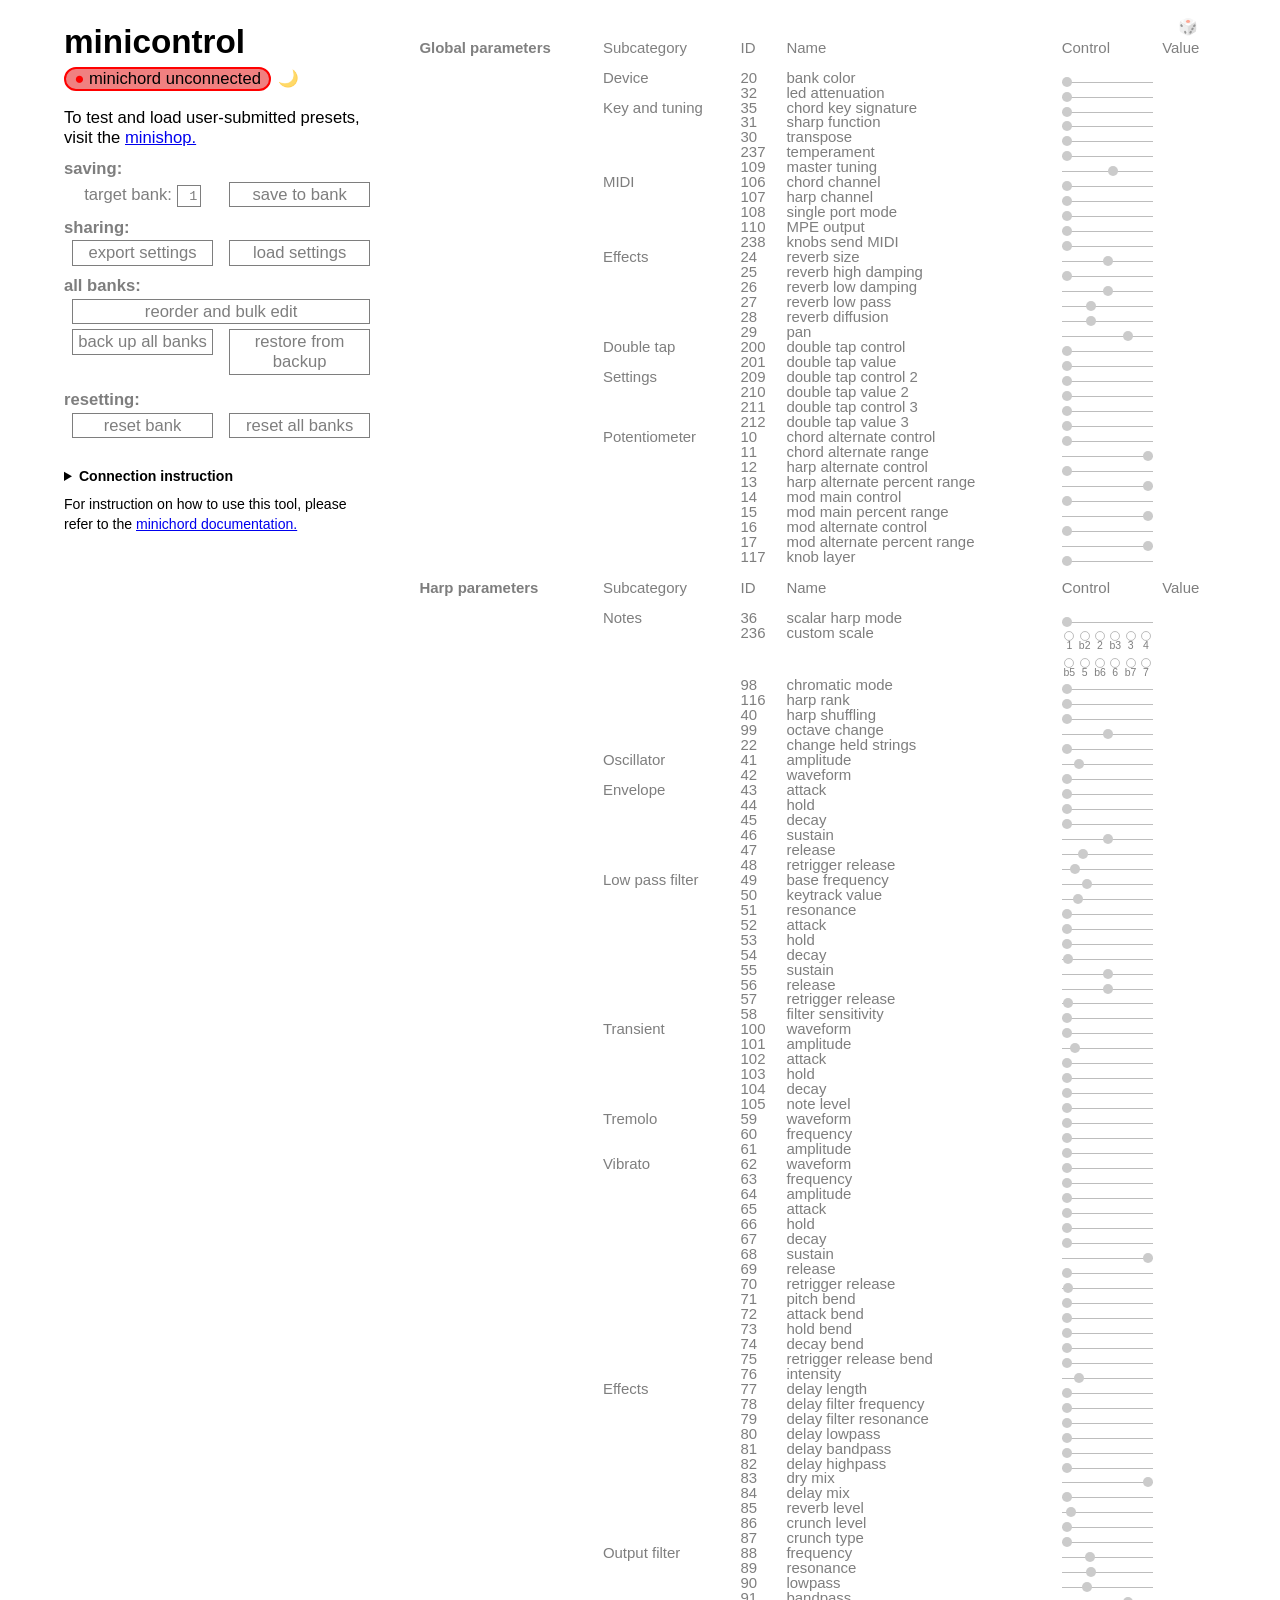
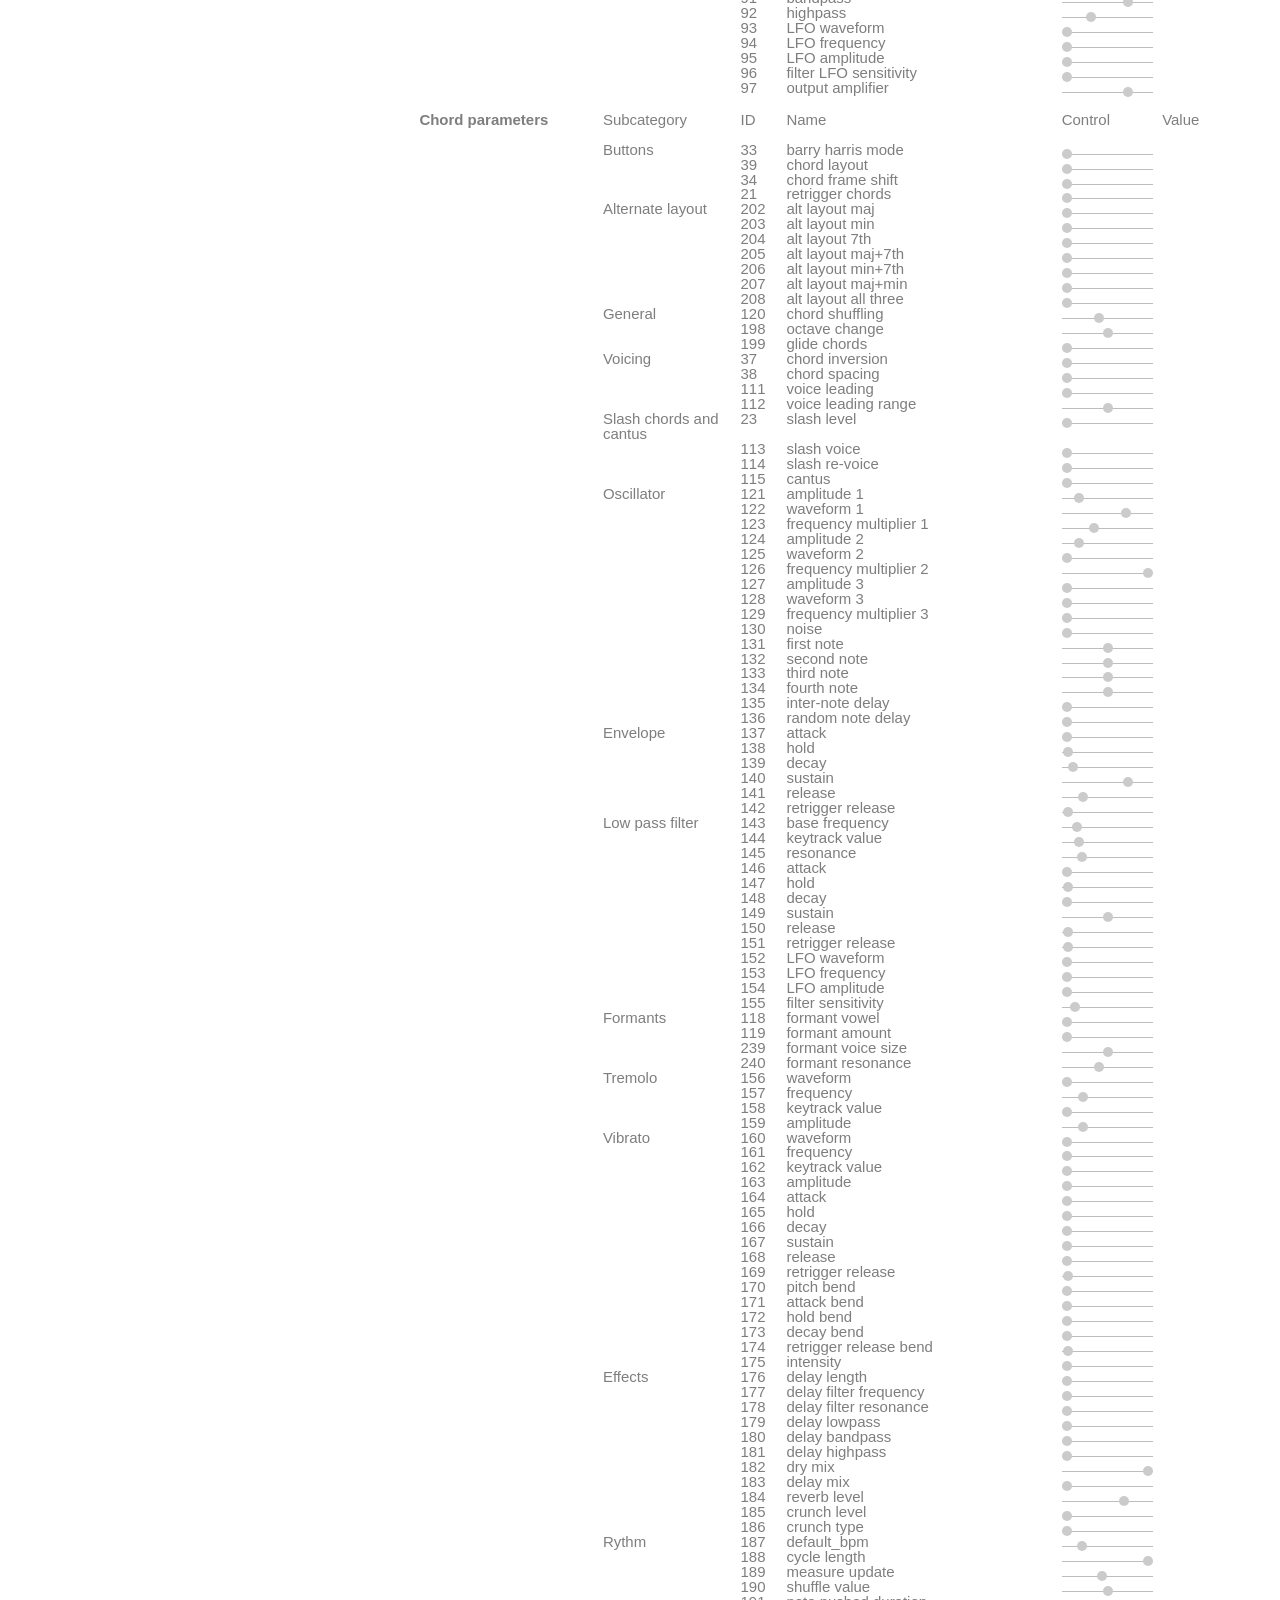
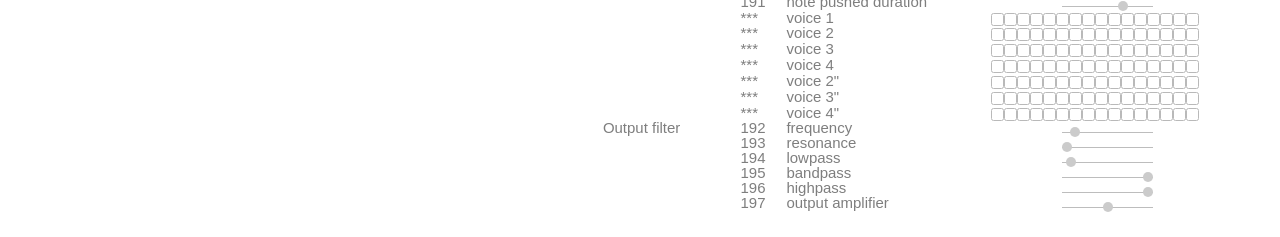
==== commit 1332f83b: "Merge main into test-allFeatures: minicontrol bank backup and restore, bank reordering, profiles Co-" ====
--- a/documentation/site/minicontrol/index.html
+++ b/documentation/site/minicontrol/index.html
@@ -73,6 +73,25 @@
             </div>
           </div>
           <div class="line">
+            <h5 class="inactive" version="8">all banks:</h5>
+          </div>
+          <div class="line">
+            <div class="bloc B3 M3 S3 button_div">
+              <button onclick="open_bank_sheet()" title="Read all twelve banks, then move them or set a setting in every one" class="inactive" version="8">reorder and bulk edit</button>
+            </div>
+          </div>
+          <div class="line" style="margin-top: 0.3em;">
+            <div class="bloc B3 M3 S3 button_div">
+              <button onclick="backup_all_banks()" title="Read all twelve banks into one file" class="inactive" version="8">back up all banks</button>
+            </div>
+            <div class="bloc B3 M3 S3 button_div">
+              <button onclick="restore_all_banks()" title="Write a backup file back to the banks, replacing what is there" class="inactive" version="8">restore from backup</button>
+            </div>
+          </div>
+          <div class="line">
+            <p id="banks_status" role="status"></p>
+          </div>
+          <div class="line">
             <h5 class="inactive">resetting:</h5>
           </div>
           <div class="line">
@@ -140,479 +159,479 @@
               <p></p>
             </div>
             <div class=" bloc B3 M2 S3">
+              <p>Device</p>
+            </div>
+            <div class=" bloc B1 M1 S1">
+              <p>20</p>
+            </div>
+            <div class=" bloc B6 M4 S6">
+              <dfn title="color of the preset">bank color</dfn>
+            </div>
+            <div class=" bloc B2 M2 S4">
+              <input class="slider inactive" adress_field="20" curve="linear" data_type="int" id="0" max="360" min="0" onchange="handlechange(this)" step="1" target_max="360" target_min="0" type="range" value="0" />
+            </div>
+            <div class=" bloc B1 M1 S1">
+              <p id="value_zone20" class="value_zone"></p>
+            </div>
+          </div>
+          <div name="1" version="3" class="line data_line content_line inactive">
+            <div class=" bloc B4 M0 S0">
+              <p></p>
+            </div>
+            <div class=" bloc B3 M2 S3">
+              <p></p>
+            </div>
+            <div class=" bloc B1 M1 S1">
+              <p>32</p>
+            </div>
+            <div class=" bloc B6 M4 S6">
+              <dfn title="attenuation of the brightness of the led">led attenuation</dfn>
+            </div>
+            <div class=" bloc B2 M2 S4">
+              <input class="slider inactive" adress_field="32" curve="linear" data_type="float" id="1" max="1" min="0" onchange="handlechange(this)" step="0.01" target_max="1" target_min="0" type="range" value="0.0" />
+            </div>
+            <div class=" bloc B1 M1 S1">
+              <p id="value_zone32" class="value_zone"></p>
+            </div>
+          </div>
+          <div name="2" version="6" class="line data_line content_line inactive">
+            <div class=" bloc B4 M0 S0">
+              <p></p>
+            </div>
+            <div class=" bloc B3 M2 S3">
+              <p>Key and tuning</p>
+            </div>
+            <div class=" bloc B1 M1 S1">
+              <p>35</p>
+            </div>
+            <div class=" bloc B6 M4 S6">
+              <dfn title="automatically makes flat or sharp the chords for a particular key. 0=C, 1=G, 2=D, 3=A, 4=E, 5=B, 6=F, 7=Bb, 8=Eb, 9=Ab, 10=Db, 11=Gb, and the enharmonic keys 12=F#, 13=C#, 14=G#, 15=D#, 16=A#, 17=E#, 18=B#, 19=Fb, 20=Cb">chord key signature</dfn>
+            </div>
+            <div class=" bloc B2 M2 S4">
+              <input class="slider inactive" adress_field="35" curve="linear" data_type="int" id="2" max="20" min="0" onchange="handlechange(this)" step="1" target_max="20" target_min="0" type="range" value="0" />
+            </div>
+            <div class=" bloc B1 M1 S1">
+              <p id="value_zone35" class="value_zone"></p>
+            </div>
+          </div>
+          <div name="3" version="3" class="line data_line content_line inactive">
+            <div class=" bloc B4 M0 S0">
+              <p></p>
+            </div>
+            <div class=" bloc B3 M2 S3">
+              <p></p>
+            </div>
+            <div class=" bloc B1 M1 S1">
+              <p>31</p>
+            </div>
+            <div class=" bloc B6 M4 S6">
+              <dfn title="change the sharp button to a flat button">sharp function</dfn>
+            </div>
+            <div class=" bloc B2 M2 S4">
+              <input class="slider inactive" adress_field="31" curve="linear" data_type="int" id="3" max="1" min="0" onchange="handlechange(this)" step="1" target_max="1" target_min="0" type="range" value="0" />
+            </div>
+            <div class=" bloc B1 M1 S1">
+              <p id="value_zone31" class="value_zone"></p>
+            </div>
+          </div>
+          <div name="4" version="2" class="line data_line content_line inactive">
+            <div class=" bloc B4 M0 S0">
+              <p></p>
+            </div>
+            <div class=" bloc B3 M2 S3">
+              <p></p>
+            </div>
+            <div class=" bloc B1 M1 S1">
+              <p>30</p>
+            </div>
+            <div class=" bloc B6 M4 S6">
+              <dfn title="transpose all sounds by a number of semitones">transpose</dfn>
+            </div>
+            <div class=" bloc B2 M2 S4">
+              <input class="slider inactive" adress_field="30" curve="linear" data_type="int" id="4" max="12" min="0" onchange="handlechange(this)" step="1" target_max="12" target_min="0" type="range" value="0" />
+            </div>
+            <div class=" bloc B1 M1 S1">
+              <p id="value_zone30" class="value_zone"></p>
+            </div>
+          </div>
+          <div name="5" version="10" class="line data_line content_line inactive">
+            <div class=" bloc B4 M0 S0">
+              <p></p>
+            </div>
+            <div class=" bloc B3 M2 S3">
+              <p></p>
+            </div>
+            <div class=" bloc B1 M1 S1">
+              <p>237</p>
+            </div>
+            <div class=" bloc B6 M4 S6">
+              <dfn title="tuning of the notes: 0=equal, 1=quarter-comma meantone, 2=five-limit just (C major), 3=pythagorean, 4=werckmeister III, 5=kirnberger III, 6=vallotti, 7=young no. 2, 8=kellner, 9=sixth-comma meantone, 10=19-EDO, 11=24-EDO (quarter tones), 12=31-EDO. A keeps the master tuning pitch in the twelve-note ones, which are fixed to the keyboard, sweetest around C, so far keys sound progressively rougher, as they did historically. 10 and 11 divide the octave differently instead">temperament</dfn>
+            </div>
+            <div class=" bloc B2 M2 S4">
+              <input class="slider inactive" adress_field="237" curve="linear" data_type="int" id="5" max="12" min="0" onchange="handlechange(this)" step="1" target_max="12" target_min="0" type="range" value="0" />
+            </div>
+            <div class=" bloc B1 M1 S1">
+              <p id="value_zone237" class="value_zone"></p>
+            </div>
+          </div>
+          <div name="6" version="10" class="line data_line content_line inactive">
+            <div class=" bloc B4 M0 S0">
+              <p></p>
+            </div>
+            <div class=" bloc B3 M2 S3">
+              <p></p>
+            </div>
+            <div class=" bloc B1 M1 S1">
+              <p>109</p>
+            </div>
+            <div class=" bloc B6 M4 S6">
+              <dfn title="reference pitch for A4, in tenths of a Hz: 4400 = 440.0 Hz, 4420 = 442.0 Hz. Range 432.0-446.0 Hz. Retunes the synth only; MIDI note numbers are unchanged">master tuning</dfn>
+            </div>
+            <div class=" bloc B2 M2 S4">
+              <input class="slider inactive" adress_field="109" curve="linear" data_type="int" id="6" max="4460" min="4320" onchange="handlechange(this)" step="1" target_max="4460" target_min="4320" type="range" value="4400" />
+            </div>
+            <div class=" bloc B1 M1 S1">
+              <p id="value_zone109" class="value_zone"></p>
+            </div>
+          </div>
+          <div name="7" version="8" class="line data_line content_line inactive">
+            <div class=" bloc B4 M0 S0">
+              <p></p>
+            </div>
+            <div class=" bloc B3 M2 S3">
+              <p>MIDI</p>
+            </div>
+            <div class=" bloc B1 M1 S1">
+              <p>106</p>
+            </div>
+            <div class=" bloc B6 M4 S6">
+              <dfn title="set the midi channel for the chord section">chord channel</dfn>
+            </div>
+            <div class=" bloc B2 M2 S4">
+              <input class="slider inactive" adress_field="106" curve="linear" data_type="int" id="7" max="16" min="1" onchange="handlechange(this)" step="1" target_max="16" target_min="1" type="range" value="1" />
+            </div>
+            <div class=" bloc B1 M1 S1">
+              <p id="value_zone106" class="value_zone"></p>
+            </div>
+          </div>
+          <div name="8" version="8" class="line data_line content_line inactive">
+            <div class=" bloc B4 M0 S0">
+              <p></p>
+            </div>
+            <div class=" bloc B3 M2 S3">
+              <p></p>
+            </div>
+            <div class=" bloc B1 M1 S1">
+              <p>107</p>
+            </div>
+            <div class=" bloc B6 M4 S6">
+              <dfn title="set the midi channel for the harp section">harp channel</dfn>
+            </div>
+            <div class=" bloc B2 M2 S4">
+              <input class="slider inactive" adress_field="107" curve="linear" data_type="int" id="8" max="16" min="1" onchange="handlechange(this)" step="1" target_max="16" target_min="1" type="range" value="1" />
+            </div>
+            <div class=" bloc B1 M1 S1">
+              <p id="value_zone107" class="value_zone"></p>
+            </div>
+          </div>
+          <div name="9" version="8" class="line data_line content_line inactive">
+            <div class=" bloc B4 M0 S0">
+              <p></p>
+            </div>
+            <div class=" bloc B3 M2 S3">
+              <p></p>
+            </div>
+            <div class=" bloc B1 M1 S1">
+              <p>108</p>
+            </div>
+            <div class=" bloc B6 M4 S6">
+              <dfn title="puts both the chord and the harp on the same midi port">single port mode</dfn>
+            </div>
+            <div class=" bloc B2 M2 S4">
+              <input class="slider inactive" adress_field="108" curve="linear" data_type="int" id="9" max="1" min="0" onchange="handlechange(this)" step="1" target_max="1" target_min="0" type="range" value="0" />
+            </div>
+            <div class=" bloc B1 M1 S1">
+              <p id="value_zone108" class="value_zone"></p>
+            </div>
+          </div>
+          <div name="10" version="11" class="line data_line content_line inactive">
+            <div class=" bloc B4 M0 S0">
+              <p></p>
+            </div>
+            <div class=" bloc B3 M2 S3">
+              <p></p>
+            </div>
+            <div class=" bloc B1 M1 S1">
+              <p>110</p>
+            </div>
+            <div class=" bloc B6 M4 S6">
+              <dfn title="gives every voice its own midi channel (MPE), so glide and the real pitch of a temperament or a divided octave survive the trip out; off is the usual single channel output">MPE output</dfn>
+            </div>
+            <div class=" bloc B2 M2 S4">
+              <input class="slider inactive" adress_field="110" curve="linear" data_type="int" id="10" max="1" min="0" onchange="handlechange(this)" step="1" target_max="1" target_min="0" type="range" value="0" />
+            </div>
+            <div class=" bloc B1 M1 S1">
+              <p id="value_zone110" class="value_zone"></p>
+            </div>
+          </div>
+          <div name="11" version="17" class="line data_line content_line inactive">
+            <div class=" bloc B4 M0 S0">
+              <p></p>
+            </div>
+            <div class=" bloc B3 M2 S3">
+              <p></p>
+            </div>
+            <div class=" bloc B1 M1 S1">
+              <p>238</p>
+            </div>
+            <div class=" bloc B6 M4 S6">
+              <dfn title="sends the three knobs' positions out over MIDI as they turn, as control changes 20 (chord knob), 21 (harp knob) and 22 (modulation knob) on the chord channel, so they can be MIDI-learnt in a DAW or read by a program; the knobs keep doing their usual jobs">knobs send MIDI</dfn>
+            </div>
+            <div class=" bloc B2 M2 S4">
+              <input class="slider inactive" adress_field="238" curve="linear" data_type="int" id="11" max="1" min="0" onchange="handlechange(this)" step="1" target_max="1" target_min="0" type="range" value="0" />
+            </div>
+            <div class=" bloc B1 M1 S1">
+              <p id="value_zone238" class="value_zone"></p>
+            </div>
+          </div>
+          <div name="12" version="2" class="line data_line content_line inactive">
+            <div class=" bloc B4 M0 S0">
+              <p></p>
+            </div>
+            <div class=" bloc B3 M2 S3">
+              <p>Effects</p>
+            </div>
+            <div class=" bloc B1 M1 S1">
+              <p>24</p>
+            </div>
+            <div class=" bloc B6 M4 S6">
+              <dfn title="size of the reverb room">reverb size</dfn>
+            </div>
+            <div class=" bloc B2 M2 S4">
+              <input class="slider inactive" adress_field="24" curve="linear" data_type="float" id="12" max="1" min="0" onchange="handlechange(this)" step="0.01" target_max="1" target_min="0" type="range" value="0.5" />
+            </div>
+            <div class=" bloc B1 M1 S1">
+              <p id="value_zone24" class="value_zone"></p>
+            </div>
+          </div>
+          <div name="13" version="2" class="line data_line content_line inactive">
+            <div class=" bloc B4 M0 S0">
+              <p></p>
+            </div>
+            <div class=" bloc B3 M2 S3">
+              <p></p>
+            </div>
+            <div class=" bloc B1 M1 S1">
+              <p>25</p>
+            </div>
+            <div class=" bloc B6 M4 S6">
+              <dfn title="damping of high frequencies in the reverb room">reverb high damping</dfn>
+            </div>
+            <div class=" bloc B2 M2 S4">
+              <input class="slider inactive" adress_field="25" curve="linear" data_type="float" id="13" max="1" min="0" onchange="handlechange(this)" step="0.01" target_max="1" target_min="0" type="range" value="0.0" />
+            </div>
+            <div class=" bloc B1 M1 S1">
+              <p id="value_zone25" class="value_zone"></p>
+            </div>
+          </div>
+          <div name="14" version="2" class="line data_line content_line inactive">
+            <div class=" bloc B4 M0 S0">
+              <p></p>
+            </div>
+            <div class=" bloc B3 M2 S3">
+              <p></p>
+            </div>
+            <div class=" bloc B1 M1 S1">
+              <p>26</p>
+            </div>
+            <div class=" bloc B6 M4 S6">
+              <dfn title="damping of low frequencies in the reverb room">reverb low damping</dfn>
+            </div>
+            <div class=" bloc B2 M2 S4">
+              <input class="slider inactive" adress_field="26" curve="linear" data_type="float" id="14" max="1" min="0" onchange="handlechange(this)" step="0.01" target_max="1" target_min="0" type="range" value="0.5" />
+            </div>
+            <div class=" bloc B1 M1 S1">
+              <p id="value_zone26" class="value_zone"></p>
+            </div>
+          </div>
+          <div name="15" version="2" class="line data_line content_line inactive">
+            <div class=" bloc B4 M0 S0">
+              <p></p>
+            </div>
+            <div class=" bloc B3 M2 S3">
+              <p></p>
+            </div>
+            <div class=" bloc B1 M1 S1">
+              <p>27</p>
+            </div>
+            <div class=" bloc B6 M4 S6">
+              <dfn title="additional low pass in the reverb room">reverb low pass</dfn>
+            </div>
+            <div class=" bloc B2 M2 S4">
+              <input class="slider inactive" adress_field="27" curve="linear" data_type="float" id="15" max="1" min="0" onchange="handlechange(this)" step="0.01" target_max="1" target_min="0" type="range" value="0.3" />
+            </div>
+            <div class=" bloc B1 M1 S1">
+              <p id="value_zone27" class="value_zone"></p>
+            </div>
+          </div>
+          <div name="16" version="2" class="line data_line content_line inactive">
+            <div class=" bloc B4 M0 S0">
+              <p></p>
+            </div>
+            <div class=" bloc B3 M2 S3">
+              <p></p>
+            </div>
+            <div class=" bloc B1 M1 S1">
+              <p>28</p>
+            </div>
+            <div class=" bloc B6 M4 S6">
+              <dfn title="diffusion within the reverb room">reverb diffusion</dfn>
+            </div>
+            <div class=" bloc B2 M2 S4">
+              <input class="slider inactive" adress_field="28" curve="linear" data_type="float" id="16" max="1" min="0" onchange="handlechange(this)" step="0.01" target_max="1" target_min="0" type="range" value="0.3" />
+            </div>
+            <div class=" bloc B1 M1 S1">
+              <p id="value_zone28" class="value_zone"></p>
+            </div>
+          </div>
+          <div name="17" version="2" class="line data_line content_line inactive">
+            <div class=" bloc B4 M0 S0">
+              <p></p>
+            </div>
+            <div class=" bloc B3 M2 S3">
+              <p></p>
+            </div>
+            <div class=" bloc B1 M1 S1">
+              <p>29</p>
+            </div>
+            <div class=" bloc B6 M4 S6">
+              <dfn title="pans the chord and harp sound, from fully separated to both in the middle ">pan</dfn>
+            </div>
+            <div class=" bloc B2 M2 S4">
+              <input class="slider inactive" adress_field="29" curve="linear" data_type="float" id="17" max="1" min="0" onchange="handlechange(this)" step="0.01" target_max="1" target_min="0" type="range" value="0.75" />
+            </div>
+            <div class=" bloc B1 M1 S1">
+              <p id="value_zone29" class="value_zone"></p>
+            </div>
+          </div>
+          <div name="18" version="9" class="line data_line content_line inactive">
+            <div class=" bloc B4 M0 S0">
+              <p></p>
+            </div>
+            <div class=" bloc B3 M2 S3">
+              <p>Double tap</p>
+            </div>
+            <div class=" bloc B1 M1 S1">
+              <p>200</p>
+            </div>
+            <div class=" bloc B6 M4 S6">
+              <dfn title="which setting two quick taps of the modifier button toggle, with the settings of double tap control 2 and 3 if assigned. 0 leaves this pair unassigned. Set it to 39 to switch chord layouts, or to any other setting you want under a tap">double tap control</dfn>
+            </div>
+            <div class=" bloc B2 M2 S4">
+              <input class="slider inactive" adress_field="200" curve="linear" data_type="int" id="18" max="219" min="0" onchange="handlechange(this)" step="1" target_max="219" target_min="0" type="range" value="0" />
+            </div>
+            <div class=" bloc B1 M1 S1">
+              <p id="value_zone200" class="value_zone"></p>
+            </div>
+          </div>
+          <div name="19" version="9" class="line data_line content_line inactive">
+            <div class=" bloc B4 M0 S0">
+              <p></p>
+            </div>
+            <div class=" bloc B3 M2 S3">
+              <p></p>
+            </div>
+            <div class=" bloc B1 M1 S1">
+              <p>201</p>
+            </div>
+            <div class=" bloc B6 M4 S6">
+              <dfn title="the value the double tap applies. Tapping again puts back whatever was there before">double tap value</dfn>
+            </div>
+            <div class=" bloc B2 M2 S4">
+              <input class="slider inactive" adress_field="201" curve="linear" data_type="int" id="19" max="4095" min="0" onchange="handlechange(this)" step="1" target_max="4095" target_min="0" type="range" value="1" />
+            </div>
+            <div class=" bloc B1 M1 S1">
+              <p id="value_zone201" class="value_zone"></p>
+            </div>
+          </div>
+          <div name="20" version="19" class="line data_line content_line inactive">
+            <div class=" bloc B4 M0 S0">
+              <p></p>
+            </div>
+            <div class=" bloc B3 M2 S3">
               <p>Settings</p>
             </div>
             <div class=" bloc B1 M1 S1">
-              <p>20</p>
-            </div>
-            <div class=" bloc B6 M4 S6">
-              <dfn title="color of the preset">bank color</dfn>
-            </div>
-            <div class=" bloc B2 M2 S4">
-              <input class="slider inactive" adress_field="20" curve="linear" data_type="int" id="0" max="360" min="0" onchange="handlechange(this)" step="1" target_max="360" target_min="0" type="range" value="0" />
-            </div>
-            <div class=" bloc B1 M1 S1">
-              <p id="value_zone20" class="value_zone"></p>
-            </div>
-          </div>
-          <div name="1" version="3" class="line data_line content_line inactive">
-            <div class=" bloc B4 M0 S0">
-              <p></p>
-            </div>
-            <div class=" bloc B3 M2 S3">
-              <p></p>
-            </div>
-            <div class=" bloc B1 M1 S1">
-              <p>32</p>
-            </div>
-            <div class=" bloc B6 M4 S6">
-              <dfn title="attenuation of the brightness of the led">led attenuation</dfn>
-            </div>
-            <div class=" bloc B2 M2 S4">
-              <input class="slider inactive" adress_field="32" curve="linear" data_type="float" id="1" max="1" min="0" onchange="handlechange(this)" step="0.01" target_max="1" target_min="0" type="range" value="0.0" />
-            </div>
-            <div class=" bloc B1 M1 S1">
-              <p id="value_zone32" class="value_zone"></p>
-            </div>
-          </div>
-          <div name="2" version="2" class="line data_line content_line inactive">
-            <div class=" bloc B4 M0 S0">
-              <p></p>
-            </div>
-            <div class=" bloc B3 M2 S3">
-              <p></p>
-            </div>
-            <div class=" bloc B1 M1 S1">
-              <p>21</p>
-            </div>
-            <div class=" bloc B6 M4 S6">
-              <dfn title="defines whether the chords will be retriggered when playing a modulation of the current chord or in continuous chord mode">retrigger chords</dfn>
-            </div>
-            <div class=" bloc B2 M2 S4">
-              <input class="slider inactive" adress_field="21" curve="linear" data_type="int" id="2" max="1" min="0" onchange="handlechange(this)" step="1" target_max="1" target_min="0" type="range" value="0" />
-            </div>
-            <div class=" bloc B1 M1 S1">
-              <p id="value_zone21" class="value_zone"></p>
-            </div>
-          </div>
-          <div name="3" version="2" class="line data_line content_line inactive">
-            <div class=" bloc B4 M0 S0">
-              <p></p>
-            </div>
-            <div class=" bloc B3 M2 S3">
-              <p></p>
-            </div>
-            <div class=" bloc B1 M1 S1">
-              <p>22</p>
-            </div>
-            <div class=" bloc B6 M4 S6">
-              <dfn title="defines whether a held harp note will change when changing chord">change held strings</dfn>
-            </div>
-            <div class=" bloc B2 M2 S4">
-              <input class="slider inactive" adress_field="22" curve="linear" data_type="int" id="3" max="1" min="0" onchange="handlechange(this)" step="1" target_max="1" target_min="0" type="range" value="0" />
-            </div>
-            <div class=" bloc B1 M1 S1">
-              <p id="value_zone22" class="value_zone"></p>
-            </div>
-          </div>
-          <div name="4" version="2" class="line data_line content_line inactive">
-            <div class=" bloc B4 M0 S0">
-              <p></p>
-            </div>
-            <div class=" bloc B3 M2 S3">
-              <p></p>
-            </div>
-            <div class=" bloc B1 M1 S1">
-              <p>23</p>
-            </div>
-            <div class=" bloc B6 M4 S6">
-              <dfn title="level of the scale which will be affected when using slash chords">slash level</dfn>
-            </div>
-            <div class=" bloc B2 M2 S4">
-              <input class="slider inactive" adress_field="23" curve="linear" data_type="int" id="4" max="2" min="0" onchange="handlechange(this)" step="1" target_max="2" target_min="0" type="range" value="0" />
-            </div>
-            <div class=" bloc B1 M1 S1">
-              <p id="value_zone23" class="value_zone"></p>
-            </div>
-          </div>
-          <div name="5" version="2" class="line data_line content_line inactive">
-            <div class=" bloc B4 M0 S0">
-              <p></p>
-            </div>
-            <div class=" bloc B3 M2 S3">
-              <p></p>
-            </div>
-            <div class=" bloc B1 M1 S1">
-              <p>30</p>
-            </div>
-            <div class=" bloc B6 M4 S6">
-              <dfn title="transpose all sounds by a number of semitones">transpose</dfn>
-            </div>
-            <div class=" bloc B2 M2 S4">
-              <input class="slider inactive" adress_field="30" curve="linear" data_type="int" id="5" max="12" min="0" onchange="handlechange(this)" step="1" target_max="12" target_min="0" type="range" value="0" />
-            </div>
-            <div class=" bloc B1 M1 S1">
-              <p id="value_zone30" class="value_zone"></p>
-            </div>
-          </div>
-          <div name="6" version="8" class="line data_line content_line inactive">
-            <div class=" bloc B4 M0 S0">
-              <p></p>
-            </div>
-            <div class=" bloc B3 M2 S3">
-              <p>MIDI</p>
-            </div>
-            <div class=" bloc B1 M1 S1">
-              <p>106</p>
-            </div>
-            <div class=" bloc B6 M4 S6">
-              <dfn title="set the midi channel for the chord section">chord channel</dfn>
-            </div>
-            <div class=" bloc B2 M2 S4">
-              <input class="slider inactive" adress_field="106" curve="linear" data_type="int" id="6" max="16" min="1" onchange="handlechange(this)" step="1" target_max="16" target_min="1" type="range" value="1" />
-            </div>
-            <div class=" bloc B1 M1 S1">
-              <p id="value_zone106" class="value_zone"></p>
-            </div>
-          </div>
-          <div name="7" version="8" class="line data_line content_line inactive">
-            <div class=" bloc B4 M0 S0">
-              <p></p>
-            </div>
-            <div class=" bloc B3 M2 S3">
-              <p></p>
-            </div>
-            <div class=" bloc B1 M1 S1">
-              <p>107</p>
-            </div>
-            <div class=" bloc B6 M4 S6">
-              <dfn title="set the midi channel for the harp section">harp channel</dfn>
-            </div>
-            <div class=" bloc B2 M2 S4">
-              <input class="slider inactive" adress_field="107" curve="linear" data_type="int" id="7" max="16" min="1" onchange="handlechange(this)" step="1" target_max="16" target_min="1" type="range" value="1" />
-            </div>
-            <div class=" bloc B1 M1 S1">
-              <p id="value_zone107" class="value_zone"></p>
-            </div>
-          </div>
-          <div name="8" version="8" class="line data_line content_line inactive">
-            <div class=" bloc B4 M0 S0">
-              <p></p>
-            </div>
-            <div class=" bloc B3 M2 S3">
-              <p></p>
-            </div>
-            <div class=" bloc B1 M1 S1">
-              <p>108</p>
-            </div>
-            <div class=" bloc B6 M4 S6">
-              <dfn title="puts both the chord and the harp on the same midi port">single port mode</dfn>
-            </div>
-            <div class=" bloc B2 M2 S4">
-              <input class="slider inactive" adress_field="108" curve="linear" data_type="int" id="8" max="1" min="0" onchange="handlechange(this)" step="1" target_max="1" target_min="0" type="range" value="0" />
-            </div>
-            <div class=" bloc B1 M1 S1">
-              <p id="value_zone108" class="value_zone"></p>
-            </div>
-          </div>
-          <div name="9" version="3" class="line data_line content_line inactive">
-            <div class=" bloc B4 M0 S0">
-              <p></p>
-            </div>
-            <div class=" bloc B3 M2 S3">
-              <p>Settings</p>
-            </div>
-            <div class=" bloc B1 M1 S1">
-              <p>31</p>
-            </div>
-            <div class=" bloc B6 M4 S6">
-              <dfn title="change the sharp button to a flat button">sharp function</dfn>
-            </div>
-            <div class=" bloc B2 M2 S4">
-              <input class="slider inactive" adress_field="31" curve="linear" data_type="int" id="9" max="1" min="0" onchange="handlechange(this)" step="1" target_max="1" target_min="0" type="range" value="0" />
-            </div>
-            <div class=" bloc B1 M1 S1">
-              <p id="value_zone31" class="value_zone"></p>
-            </div>
-          </div>
-          <div name="10" version="4" class="line data_line content_line inactive">
-            <div class=" bloc B4 M0 S0">
-              <p></p>
-            </div>
-            <div class=" bloc B3 M2 S3">
-              <p></p>
-            </div>
-            <div class=" bloc B1 M1 S1">
-              <p>33</p>
-            </div>
-            <div class=" bloc B6 M4 S6">
-              <dfn title="change major chords to major 6, the minor chords to minor 6, and the diminished chords to fully diminished. Recommanded to use the fourth harp shuffling array">barry harris mode</dfn>
-            </div>
-            <div class=" bloc B2 M2 S4">
-              <input class="slider inactive" adress_field="33" curve="linear" data_type="int" id="10" max="1" min="0" onchange="handlechange(this)" step="1" target_max="1" target_min="0" type="range" value="0" />
-            </div>
-            <div class=" bloc B1 M1 S1">
-              <p id="value_zone33" class="value_zone"></p>
-            </div>
-          </div>
-          <div name="11" version="6" class="line data_line content_line inactive">
-            <div class=" bloc B4 M0 S0">
-              <p></p>
-            </div>
-            <div class=" bloc B3 M2 S3">
-              <p></p>
-            </div>
-            <div class=" bloc B1 M1 S1">
-              <p>34</p>
-            </div>
-            <div class=" bloc B6 M4 S6">
-              <dfn title="shifts the register frame up (e.g. 1 makes D the lowest pitched, 2 makes E the lowest pitched, and so on)">chord frame shift</dfn>
-            </div>
-            <div class=" bloc B2 M2 S4">
-              <input class="slider inactive" adress_field="34" curve="linear" data_type="int" id="11" max="6" min="0" onchange="handlechange(this)" step="1" target_max="6" target_min="0" type="range" value="0" />
-            </div>
-            <div class=" bloc B1 M1 S1">
-              <p id="value_zone34" class="value_zone"></p>
-            </div>
-          </div>
-          <div name="12" version="6" class="line data_line content_line inactive">
-            <div class=" bloc B4 M0 S0">
-              <p></p>
-            </div>
-            <div class=" bloc B3 M2 S3">
-              <p></p>
-            </div>
-            <div class=" bloc B1 M1 S1">
-              <p>35</p>
-            </div>
-            <div class=" bloc B6 M4 S6">
-              <dfn title="automatically makes flat or sharp the chords for a particular key. 0=C, 1=G, 2=D, 3=A, 4=E, 5=B, 6=F, 7=Bb, 8=Eb, 9=Ab, 10=Db, 11=Gb">chord key signature</dfn>
-            </div>
-            <div class=" bloc B2 M2 S4">
-              <input class="slider inactive" adress_field="35" curve="linear" data_type="int" id="12" max="11" min="0" onchange="handlechange(this)" step="1" target_max="11" target_min="0" type="range" value="0" />
-            </div>
-            <div class=" bloc B1 M1 S1">
-              <p id="value_zone35" class="value_zone"></p>
-            </div>
-          </div>
-          <div name="13" version="9" class="line data_line content_line inactive">
-            <div class=" bloc B4 M0 S0">
-              <p></p>
-            </div>
-            <div class=" bloc B3 M2 S3">
-              <p></p>
-            </div>
-            <div class=" bloc B1 M1 S1">
-              <p>36</p>
-            </div>
-            <div class=" bloc B6 M4 S6">
-              <dfn title="what the harp strings play. 0=follows the chord (default), 1=Major, 2=Major Pentatonic, 3=Minor Pentatonic, 4=Diminished 6th, 5=Relative Natural Minor, 6=Relative Harmonic Minor, 7=Relative Minor Pentatonic, 8=scale chosen per chord, 9=as 8 but pentatonic">scalar harp mode</dfn>
-            </div>
-            <div class=" bloc B2 M2 S4">
-              <input class="slider inactive" adress_field="36" curve="linear" data_type="int" id="13" max="9" min="0" onchange="handlechange(this)" step="1" target_max="9" target_min="0" type="range" value="0" />
-            </div>
-            <div class=" bloc B1 M1 S1">
-              <p id="value_zone36" class="value_zone"></p>
-            </div>
-          </div>
-          <div name="14" version="9" class="line data_line content_line inactive">
-            <div class=" bloc B4 M0 S0">
-              <p></p>
-            </div>
-            <div class=" bloc B3 M2 S3">
-              <p></p>
-            </div>
-            <div class=" bloc B1 M1 S1">
-              <p>37</p>
-            </div>
-            <div class=" bloc B6 M4 S6">
-              <dfn title="voicing of the chord buttons. 0 is root position, 1 and 2 are the first and second inversions, 3 is the third inversion for seventh and sixth chords or the root position an octave up for triads">chord inversion</dfn>
-            </div>
-            <div class=" bloc B2 M2 S4">
-              <input class="slider inactive" adress_field="37" curve="linear" data_type="int" id="14" max="3" min="0" onchange="handlechange(this)" step="1" target_max="3" target_min="0" type="range" value="0" />
-            </div>
-            <div class=" bloc B1 M1 S1">
-              <p id="value_zone37" class="value_zone"></p>
-            </div>
-          </div>
-          <div name="15" version="9" class="line data_line content_line inactive">
-            <div class=" bloc B4 M0 S0">
-              <p></p>
-            </div>
-            <div class=" bloc B3 M2 S3">
-              <p></p>
-            </div>
-            <div class=" bloc B1 M1 S1">
-              <p>38</p>
-            </div>
-            <div class=" bloc B6 M4 S6">
-              <dfn title="how far apart the chord voices sit. 0=close (adjacent tones), 1=drop 2, 2=drop 3, 3=drop 2 and 4 (the most evenly spread), 4=spread the outer voices. Drops move a voice down an octave; a move that would leave the usable range is not made">chord spacing</dfn>
-            </div>
-            <div class=" bloc B2 M2 S4">
-              <input class="slider inactive" adress_field="38" curve="linear" data_type="int" id="15" max="4" min="0" onchange="handlechange(this)" step="1" target_max="4" target_min="0" type="range" value="0" />
-            </div>
-            <div class=" bloc B1 M1 S1">
-              <p id="value_zone38" class="value_zone"></p>
-            </div>
-          </div>
-          <div name="16" version="2" class="line data_line content_line inactive">
-            <div class=" bloc B4 M0 S0">
-              <p></p>
-            </div>
-            <div class=" bloc B3 M2 S3">
-              <p></p>
-            </div>
-            <div class=" bloc B1 M1 S1">
-              <p>39</p>
-            </div>
-            <div class=" bloc B6 M4 S6">
-              <dfn title="0 gives the standard chords, 1 gives the assignable layout below">chord layout</dfn>
-            </div>
-            <div class=" bloc B2 M2 S4">
-              <input class="slider inactive" adress_field="39" curve="linear" data_type="int" id="16" max="1" min="0" onchange="handlechange(this)" step="1" target_max="1" target_min="0" type="range" value="0" />
-            </div>
-            <div class=" bloc B1 M1 S1">
-              <p id="value_zone39" class="value_zone"></p>
-            </div>
-          </div>
-          <div name="17" version="2" class="line data_line content_line inactive">
-            <div class=" bloc B4 M0 S0">
-              <p></p>
-            </div>
-            <div class=" bloc B3 M2 S3">
-              <p></p>
-            </div>
-            <div class=" bloc B1 M1 S1">
-              <p>202</p>
-            </div>
-            <div class=" bloc B6 M4 S6">
-              <dfn title="which chord the major button plays in the alternate layout. 0 keeps the default for that slot, and in order major, minor, seventh, maj seventh, min seventh, diminished, augmented, major sixth, minor sixth, full diminished, half diminished, suspended fourth, suspended second, seventh suspended, major ninth, minor ninth, added ninth, six nine">alt layout major</dfn>
-            </div>
-            <div class=" bloc B2 M2 S4">
-              <input class="slider inactive" adress_field="202" curve="linear" data_type="int" id="17" max="18" min="0" onchange="handlechange(this)" step="1" target_max="18" target_min="0" type="range" value="0" />
-            </div>
-            <div class=" bloc B1 M1 S1">
-              <p id="value_zone202" class="value_zone"></p>
-            </div>
-          </div>
-          <div name="18" version="2" class="line data_line content_line inactive">
-            <div class=" bloc B4 M0 S0">
-              <p></p>
-            </div>
-            <div class=" bloc B3 M2 S3">
-              <p></p>
-            </div>
-            <div class=" bloc B1 M1 S1">
-              <p>203</p>
-            </div>
-            <div class=" bloc B6 M4 S6">
-              <dfn title="which chord the minor button plays in the alternate layout. 0 keeps the default for that slot, and in order major, minor, seventh, maj seventh, min seventh, diminished, augmented, major sixth, minor sixth, full diminished, half diminished, suspended fourth, suspended second, seventh suspended, major ninth, minor ninth, added ninth, six nine">alt layout minor</dfn>
-            </div>
-            <div class=" bloc B2 M2 S4">
-              <input class="slider inactive" adress_field="203" curve="linear" data_type="int" id="18" max="18" min="0" onchange="handlechange(this)" step="1" target_max="18" target_min="0" type="range" value="0" />
-            </div>
-            <div class=" bloc B1 M1 S1">
-              <p id="value_zone203" class="value_zone"></p>
-            </div>
-          </div>
-          <div name="19" version="2" class="line data_line content_line inactive">
-            <div class=" bloc B4 M0 S0">
-              <p></p>
-            </div>
-            <div class=" bloc B3 M2 S3">
-              <p></p>
-            </div>
-            <div class=" bloc B1 M1 S1">
-              <p>204</p>
-            </div>
-            <div class=" bloc B6 M4 S6">
-              <dfn title="which chord the seventh button plays in the alternate layout. 0 keeps the default for that slot, and in order major, minor, seventh, maj seventh, min seventh, diminished, augmented, major sixth, minor sixth, full diminished, half diminished, suspended fourth, suspended second, seventh suspended, major ninth, minor ninth, added ninth, six nine">alt layout seventh</dfn>
-            </div>
-            <div class=" bloc B2 M2 S4">
-              <input class="slider inactive" adress_field="204" curve="linear" data_type="int" id="19" max="18" min="0" onchange="handlechange(this)" step="1" target_max="18" target_min="0" type="range" value="0" />
-            </div>
-            <div class=" bloc B1 M1 S1">
-              <p id="value_zone204" class="value_zone"></p>
-            </div>
-          </div>
-          <div name="20" version="2" class="line data_line content_line inactive">
-            <div class=" bloc B4 M0 S0">
-              <p></p>
-            </div>
-            <div class=" bloc B3 M2 S3">
-              <p></p>
-            </div>
-            <div class=" bloc B1 M1 S1">
-              <p>205</p>
-            </div>
-            <div class=" bloc B6 M4 S6">
-              <dfn title="which chord major and seventh together play in the alternate layout. 0 keeps the default for that slot, and in order major, minor, seventh, maj seventh, min seventh, diminished, augmented, major sixth, minor sixth, full diminished, half diminished, suspended fourth, suspended second, seventh suspended, major ninth, minor ninth, added ninth, six nine">alt layout maj+7th</dfn>
-            </div>
-            <div class=" bloc B2 M2 S4">
-              <input class="slider inactive" adress_field="205" curve="linear" data_type="int" id="20" max="18" min="0" onchange="handlechange(this)" step="1" target_max="18" target_min="0" type="range" value="0" />
-            </div>
-            <div class=" bloc B1 M1 S1">
-              <p id="value_zone205" class="value_zone"></p>
-            </div>
-          </div>
-          <div name="21" version="2" class="line data_line content_line inactive">
-            <div class=" bloc B4 M0 S0">
-              <p></p>
-            </div>
-            <div class=" bloc B3 M2 S3">
-              <p></p>
-            </div>
-            <div class=" bloc B1 M1 S1">
-              <p>206</p>
-            </div>
-            <div class=" bloc B6 M4 S6">
-              <dfn title="which chord minor and seventh together play in the alternate layout. 0 keeps the default for that slot, and in order major, minor, seventh, maj seventh, min seventh, diminished, augmented, major sixth, minor sixth, full diminished, half diminished, suspended fourth, suspended second, seventh suspended, major ninth, minor ninth, added ninth, six nine">alt layout min+7th</dfn>
-            </div>
-            <div class=" bloc B2 M2 S4">
-              <input class="slider inactive" adress_field="206" curve="linear" data_type="int" id="21" max="18" min="0" onchange="handlechange(this)" step="1" target_max="18" target_min="0" type="range" value="0" />
-            </div>
-            <div class=" bloc B1 M1 S1">
-              <p id="value_zone206" class="value_zone"></p>
-            </div>
-          </div>
-          <div name="22" version="2" class="line data_line content_line inactive">
-            <div class=" bloc B4 M0 S0">
-              <p></p>
-            </div>
-            <div class=" bloc B3 M2 S3">
-              <p></p>
-            </div>
-            <div class=" bloc B1 M1 S1">
-              <p>207</p>
-            </div>
-            <div class=" bloc B6 M4 S6">
-              <dfn title="which chord major and minor together play in the alternate layout. 0 keeps the default for that slot, and in order major, minor, seventh, maj seventh, min seventh, diminished, augmented, major sixth, minor sixth, full diminished, half diminished, suspended fourth, suspended second, seventh suspended, major ninth, minor ninth, added ninth, six nine">alt layout maj+min</dfn>
-            </div>
-            <div class=" bloc B2 M2 S4">
-              <input class="slider inactive" adress_field="207" curve="linear" data_type="int" id="22" max="18" min="0" onchange="handlechange(this)" step="1" target_max="18" target_min="0" type="range" value="0" />
-            </div>
-            <div class=" bloc B1 M1 S1">
-              <p id="value_zone207" class="value_zone"></p>
-            </div>
-          </div>
-          <div name="23" version="2" class="line data_line content_line inactive">
-            <div class=" bloc B4 M0 S0">
-              <p></p>
-            </div>
-            <div class=" bloc B3 M2 S3">
-              <p></p>
-            </div>
-            <div class=" bloc B1 M1 S1">
-              <p>208</p>
-            </div>
-            <div class=" bloc B6 M4 S6">
-              <dfn title="which chord all three buttons play in the alternate layout. 0 keeps the default for that slot, and in order major, minor, seventh, maj seventh, min seventh, diminished, augmented, major sixth, minor sixth, full diminished, half diminished, suspended fourth, suspended second, seventh suspended, major ninth, minor ninth, added ninth, six nine">alt layout all three</dfn>
-            </div>
-            <div class=" bloc B2 M2 S4">
-              <input class="slider inactive" adress_field="208" curve="linear" data_type="int" id="23" max="18" min="0" onchange="handlechange(this)" step="1" target_max="18" target_min="0" type="range" value="0" />
-            </div>
-            <div class=" bloc B1 M1 S1">
-              <p id="value_zone208" class="value_zone"></p>
+              <p>209</p>
+            </div>
+            <div class=" bloc B6 M4 S6">
+              <dfn title="a second setting the double tap toggles at the same time as the first, so one double tap can turn a preset over to its other side. 0 leaves this pair unused">double tap control 2</dfn>
+            </div>
+            <div class=" bloc B2 M2 S4">
+              <input class="slider inactive" adress_field="209" curve="linear" data_type="int" id="20" max="219" min="0" onchange="handlechange(this)" step="1" target_max="219" target_min="0" type="range" value="0" />
+            </div>
+            <div class=" bloc B1 M1 S1">
+              <p id="value_zone209" class="value_zone"></p>
+            </div>
+          </div>
+          <div name="21" version="19" class="line data_line content_line inactive">
+            <div class=" bloc B4 M0 S0">
+              <p></p>
+            </div>
+            <div class=" bloc B3 M2 S3">
+              <p></p>
+            </div>
+            <div class=" bloc B1 M1 S1">
+              <p>210</p>
+            </div>
+            <div class=" bloc B6 M4 S6">
+              <dfn title="the value the double tap applies to control 2. Tapping again puts back whatever was there before">double tap value 2</dfn>
+            </div>
+            <div class=" bloc B2 M2 S4">
+              <input class="slider inactive" adress_field="210" curve="linear" data_type="int" id="21" max="4095" min="0" onchange="handlechange(this)" step="1" target_max="4095" target_min="0" type="range" value="1" />
+            </div>
+            <div class=" bloc B1 M1 S1">
+              <p id="value_zone210" class="value_zone"></p>
+            </div>
+          </div>
+          <div name="22" version="19" class="line data_line content_line inactive">
+            <div class=" bloc B4 M0 S0">
+              <p></p>
+            </div>
+            <div class=" bloc B3 M2 S3">
+              <p></p>
+            </div>
+            <div class=" bloc B1 M1 S1">
+              <p>211</p>
+            </div>
+            <div class=" bloc B6 M4 S6">
+              <dfn title="a third setting the double tap toggles at the same time. 0 leaves this pair unused">double tap control 3</dfn>
+            </div>
+            <div class=" bloc B2 M2 S4">
+              <input class="slider inactive" adress_field="211" curve="linear" data_type="int" id="22" max="219" min="0" onchange="handlechange(this)" step="1" target_max="219" target_min="0" type="range" value="0" />
+            </div>
+            <div class=" bloc B1 M1 S1">
+              <p id="value_zone211" class="value_zone"></p>
+            </div>
+          </div>
+          <div name="23" version="19" class="line data_line content_line inactive">
+            <div class=" bloc B4 M0 S0">
+              <p></p>
+            </div>
+            <div class=" bloc B3 M2 S3">
+              <p></p>
+            </div>
+            <div class=" bloc B1 M1 S1">
+              <p>212</p>
+            </div>
+            <div class=" bloc B6 M4 S6">
+              <dfn title="the value the double tap applies to control 3. Tapping again puts back whatever was there before">double tap value 3</dfn>
+            </div>
+            <div class=" bloc B2 M2 S4">
+              <input class="slider inactive" adress_field="212" curve="linear" data_type="int" id="23" max="4095" min="0" onchange="handlechange(this)" step="1" target_max="4095" target_min="0" type="range" value="1" />
+            </div>
+            <div class=" bloc B1 M1 S1">
+              <p id="value_zone212" class="value_zone"></p>
             </div>
           </div>
           <div name="24" version="2" class="line data_line content_line inactive">
@@ -620,19 +639,19 @@
               <p></p>
             </div>
             <div class=" bloc B3 M2 S3">
-              <p>Effects</p>
-            </div>
-            <div class=" bloc B1 M1 S1">
-              <p>24</p>
-            </div>
-            <div class=" bloc B6 M4 S6">
-              <dfn title="size of the reverb room">reverb size</dfn>
-            </div>
-            <div class=" bloc B2 M2 S4">
-              <input class="slider inactive" adress_field="24" curve="linear" data_type="float" id="24" max="1" min="0" onchange="handlechange(this)" step="0.01" target_max="1" target_min="0" type="range" value="0.5" />
-            </div>
-            <div class=" bloc B1 M1 S1">
-              <p id="value_zone24" class="value_zone"></p>
+              <p>Potentiometer</p>
+            </div>
+            <div class=" bloc B1 M1 S1">
+              <p>10</p>
+            </div>
+            <div class=" bloc B6 M4 S6">
+              <dfn title="defines the adress targeted by the chord potentiometer alternate function">chord alternate control</dfn>
+            </div>
+            <div class=" bloc B2 M2 S4">
+              <input class="slider inactive" adress_field="10" curve="linear" data_type="int" id="24" max="219" min="21" onchange="handlechange(this)" step="1" target_max="219" target_min="21" type="range" value="0" />
+            </div>
+            <div class=" bloc B1 M1 S1">
+              <p id="value_zone10" class="value_zone"></p>
             </div>
           </div>
           <div name="25" version="2" class="line data_line content_line inactive">
@@ -643,16 +662,16 @@
               <p></p>
             </div>
             <div class=" bloc B1 M1 S1">
-              <p>25</p>
-            </div>
-            <div class=" bloc B6 M4 S6">
-              <dfn title="damping of high frequencies in the reverb room">reverb high damping</dfn>
-            </div>
-            <div class=" bloc B2 M2 S4">
-              <input class="slider inactive" adress_field="25" curve="linear" data_type="float" id="25" max="1" min="0" onchange="handlechange(this)" step="0.01" target_max="1" target_min="0" type="range" value="0.0" />
-            </div>
-            <div class=" bloc B1 M1 S1">
-              <p id="value_zone25" class="value_zone"></p>
+              <p>11</p>
+            </div>
+            <div class=" bloc B6 M4 S6">
+              <dfn title="defines the control range of the chord potentiometer alternate function">chord alternate range</dfn>
+            </div>
+            <div class=" bloc B2 M2 S4">
+              <input class="slider inactive" adress_field="11" curve="linear" data_type="int" id="25" max="100" min="0" onchange="handlechange(this)" step="1" target_max="100" target_min="0" type="range" value="100" />
+            </div>
+            <div class=" bloc B1 M1 S1">
+              <p id="value_zone11" class="value_zone"></p>
             </div>
           </div>
           <div name="26" version="2" class="line data_line content_line inactive">
@@ -663,16 +682,16 @@
               <p></p>
             </div>
             <div class=" bloc B1 M1 S1">
-              <p>26</p>
-            </div>
-            <div class=" bloc B6 M4 S6">
-              <dfn title="damping of low frequencies in the reverb room">reverb low damping</dfn>
-            </div>
-            <div class=" bloc B2 M2 S4">
-              <input class="slider inactive" adress_field="26" curve="linear" data_type="float" id="26" max="1" min="0" onchange="handlechange(this)" step="0.01" target_max="1" target_min="0" type="range" value="0.5" />
-            </div>
-            <div class=" bloc B1 M1 S1">
-              <p id="value_zone26" class="value_zone"></p>
+              <p>12</p>
+            </div>
+            <div class=" bloc B6 M4 S6">
+              <dfn title="defines the adress targeted by the harp potentiometer alternate function">harp alternate control</dfn>
+            </div>
+            <div class=" bloc B2 M2 S4">
+              <input class="slider inactive" adress_field="12" curve="linear" data_type="int" id="26" max="219" min="21" onchange="handlechange(this)" step="1" target_max="219" target_min="21" type="range" value="0" />
+            </div>
+            <div class=" bloc B1 M1 S1">
+              <p id="value_zone12" class="value_zone"></p>
             </div>
           </div>
           <div name="27" version="2" class="line data_line content_line inactive">
@@ -683,16 +702,16 @@
               <p></p>
             </div>
             <div class=" bloc B1 M1 S1">
-              <p>27</p>
-            </div>
-            <div class=" bloc B6 M4 S6">
-              <dfn title="additional low pass in the reverb room">reverb low pass</dfn>
-            </div>
-            <div class=" bloc B2 M2 S4">
-              <input class="slider inactive" adress_field="27" curve="linear" data_type="float" id="27" max="1" min="0" onchange="handlechange(this)" step="0.01" target_max="1" target_min="0" type="range" value="0.3" />
-            </div>
-            <div class=" bloc B1 M1 S1">
-              <p id="value_zone27" class="value_zone"></p>
+              <p>13</p>
+            </div>
+            <div class=" bloc B6 M4 S6">
+              <dfn title="defines the control range of the harp potentiometer alternate function">harp alternate percent range</dfn>
+            </div>
+            <div class=" bloc B2 M2 S4">
+              <input class="slider inactive" adress_field="13" curve="linear" data_type="int" id="27" max="100" min="0" onchange="handlechange(this)" step="1" target_max="100" target_min="0" type="range" value="100" />
+            </div>
+            <div class=" bloc B1 M1 S1">
+              <p id="value_zone13" class="value_zone"></p>
             </div>
           </div>
           <div name="28" version="2" class="line data_line content_line inactive">
@@ -703,16 +722,16 @@
               <p></p>
             </div>
             <div class=" bloc B1 M1 S1">
-              <p>28</p>
-            </div>
-            <div class=" bloc B6 M4 S6">
-              <dfn title="diffusion within the reverb room">reverb diffusion</dfn>
-            </div>
-            <div class=" bloc B2 M2 S4">
-              <input class="slider inactive" adress_field="28" curve="linear" data_type="float" id="28" max="1" min="0" onchange="handlechange(this)" step="0.01" target_max="1" target_min="0" type="range" value="0.3" />
-            </div>
-            <div class=" bloc B1 M1 S1">
-              <p id="value_zone28" class="value_zone"></p>
+              <p>14</p>
+            </div>
+            <div class=" bloc B6 M4 S6">
+              <dfn title="defines the adress targeted by the modulation potentiometer main function">mod main control</dfn>
+            </div>
+            <div class=" bloc B2 M2 S4">
+              <input class="slider inactive" adress_field="14" curve="linear" data_type="int" id="28" max="219" min="21" onchange="handlechange(this)" step="1" target_max="219" target_min="21" type="range" value="0" />
+            </div>
+            <div class=" bloc B1 M1 S1">
+              <p id="value_zone14" class="value_zone"></p>
             </div>
           </div>
           <div name="29" version="2" class="line data_line content_line inactive">
@@ -723,16 +742,16 @@
               <p></p>
             </div>
             <div class=" bloc B1 M1 S1">
-              <p>29</p>
-            </div>
-            <div class=" bloc B6 M4 S6">
-              <dfn title="pans the chord and harp sound, from fully separated to both in the middle ">pan</dfn>
-            </div>
-            <div class=" bloc B2 M2 S4">
-              <input class="slider inactive" adress_field="29" curve="linear" data_type="float" id="29" max="1" min="0" onchange="handlechange(this)" step="0.01" target_max="1" target_min="0" type="range" value="0.75" />
-            </div>
-            <div class=" bloc B1 M1 S1">
-              <p id="value_zone29" class="value_zone"></p>
+              <p>15</p>
+            </div>
+            <div class=" bloc B6 M4 S6">
+              <dfn title="defines the control range of the modulation potentiometer main function">mod main percent range</dfn>
+            </div>
+            <div class=" bloc B2 M2 S4">
+              <input class="slider inactive" adress_field="15" curve="linear" data_type="int" id="29" max="100" min="0" onchange="handlechange(this)" step="1" target_max="100" target_min="0" type="range" value="100" />
+            </div>
+            <div class=" bloc B1 M1 S1">
+              <p id="value_zone15" class="value_zone"></p>
             </div>
           </div>
           <div name="30" version="2" class="line data_line content_line inactive">
@@ -740,19 +759,19 @@
               <p></p>
             </div>
             <div class=" bloc B3 M2 S3">
-              <p>Potentiometer</p>
-            </div>
-            <div class=" bloc B1 M1 S1">
-              <p>10</p>
-            </div>
-            <div class=" bloc B6 M4 S6">
-              <dfn title="defines the adress targeted by the chord potentiometer alternate function">chord alternate control</dfn>
-            </div>
-            <div class=" bloc B2 M2 S4">
-              <input class="slider inactive" adress_field="10" curve="linear" data_type="int" id="30" max="219" min="21" onchange="handlechange(this)" step="1" target_max="219" target_min="21" type="range" value="0" />
-            </div>
-            <div class=" bloc B1 M1 S1">
-              <p id="value_zone10" class="value_zone"></p>
+              <p></p>
+            </div>
+            <div class=" bloc B1 M1 S1">
+              <p>16</p>
+            </div>
+            <div class=" bloc B6 M4 S6">
+              <dfn title="defines the adress targeted by the modulation potentiometer alternate function">mod alternate control</dfn>
+            </div>
+            <div class=" bloc B2 M2 S4">
+              <input class="slider inactive" adress_field="16" curve="linear" data_type="int" id="30" max="219" min="21" onchange="handlechange(this)" step="1" target_max="219" target_min="21" type="range" value="0" />
+            </div>
+            <div class=" bloc B1 M1 S1">
+              <p id="value_zone16" class="value_zone"></p>
             </div>
           </div>
           <div name="31" version="2" class="line data_line content_line inactive">
@@ -763,139 +782,39 @@
               <p></p>
             </div>
             <div class=" bloc B1 M1 S1">
-              <p>11</p>
-            </div>
-            <div class=" bloc B6 M4 S6">
-              <dfn title="defines the control range of the chord potentiometer alternate function">chord alternate range</dfn>
-            </div>
-            <div class=" bloc B2 M2 S4">
-              <input class="slider inactive" adress_field="11" curve="linear" data_type="int" id="31" max="100" min="0" onchange="handlechange(this)" step="1" target_max="100" target_min="0" type="range" value="100" />
-            </div>
-            <div class=" bloc B1 M1 S1">
-              <p id="value_zone11" class="value_zone"></p>
-            </div>
-          </div>
-          <div name="32" version="2" class="line data_line content_line inactive">
-            <div class=" bloc B4 M0 S0">
-              <p></p>
-            </div>
-            <div class=" bloc B3 M2 S3">
-              <p></p>
-            </div>
-            <div class=" bloc B1 M1 S1">
-              <p>12</p>
-            </div>
-            <div class=" bloc B6 M4 S6">
-              <dfn title="defines the adress targeted by the harp potentiometer alternate function">harp alternate control</dfn>
-            </div>
-            <div class=" bloc B2 M2 S4">
-              <input class="slider inactive" adress_field="12" curve="linear" data_type="int" id="32" max="219" min="21" onchange="handlechange(this)" step="1" target_max="219" target_min="21" type="range" value="0" />
-            </div>
-            <div class=" bloc B1 M1 S1">
-              <p id="value_zone12" class="value_zone"></p>
-            </div>
-          </div>
-          <div name="33" version="2" class="line data_line content_line inactive">
-            <div class=" bloc B4 M0 S0">
-              <p></p>
-            </div>
-            <div class=" bloc B3 M2 S3">
-              <p></p>
-            </div>
-            <div class=" bloc B1 M1 S1">
-              <p>13</p>
-            </div>
-            <div class=" bloc B6 M4 S6">
-              <dfn title="defines the control range of the harp potentiometer alternate function">harp alternate percent range</dfn>
-            </div>
-            <div class=" bloc B2 M2 S4">
-              <input class="slider inactive" adress_field="13" curve="linear" data_type="int" id="33" max="100" min="0" onchange="handlechange(this)" step="1" target_max="100" target_min="0" type="range" value="100" />
-            </div>
-            <div class=" bloc B1 M1 S1">
-              <p id="value_zone13" class="value_zone"></p>
-            </div>
-          </div>
-          <div name="34" version="2" class="line data_line content_line inactive">
-            <div class=" bloc B4 M0 S0">
-              <p></p>
-            </div>
-            <div class=" bloc B3 M2 S3">
-              <p></p>
-            </div>
-            <div class=" bloc B1 M1 S1">
-              <p>14</p>
-            </div>
-            <div class=" bloc B6 M4 S6">
-              <dfn title="defines the adress targeted by the modulation potentiometer main function">mod main control</dfn>
-            </div>
-            <div class=" bloc B2 M2 S4">
-              <input class="slider inactive" adress_field="14" curve="linear" data_type="int" id="34" max="219" min="21" onchange="handlechange(this)" step="1" target_max="219" target_min="21" type="range" value="0" />
-            </div>
-            <div class=" bloc B1 M1 S1">
-              <p id="value_zone14" class="value_zone"></p>
-            </div>
-          </div>
-          <div name="35" version="2" class="line data_line content_line inactive">
-            <div class=" bloc B4 M0 S0">
-              <p></p>
-            </div>
-            <div class=" bloc B3 M2 S3">
-              <p></p>
-            </div>
-            <div class=" bloc B1 M1 S1">
-              <p>15</p>
-            </div>
-            <div class=" bloc B6 M4 S6">
-              <dfn title="defines the control range of the modulation potentiometer main function">mod main percent range</dfn>
-            </div>
-            <div class=" bloc B2 M2 S4">
-              <input class="slider inactive" adress_field="15" curve="linear" data_type="int" id="35" max="100" min="0" onchange="handlechange(this)" step="1" target_max="100" target_min="0" type="range" value="100" />
-            </div>
-            <div class=" bloc B1 M1 S1">
-              <p id="value_zone15" class="value_zone"></p>
-            </div>
-          </div>
-          <div name="36" version="2" class="line data_line content_line inactive">
-            <div class=" bloc B4 M0 S0">
-              <p></p>
-            </div>
-            <div class=" bloc B3 M2 S3">
-              <p></p>
-            </div>
-            <div class=" bloc B1 M1 S1">
-              <p>16</p>
-            </div>
-            <div class=" bloc B6 M4 S6">
-              <dfn title="defines the adress targeted by the modulation potentiometer alternate function">mod alternate control</dfn>
-            </div>
-            <div class=" bloc B2 M2 S4">
-              <input class="slider inactive" adress_field="16" curve="linear" data_type="int" id="36" max="219" min="21" onchange="handlechange(this)" step="1" target_max="219" target_min="21" type="range" value="0" />
-            </div>
-            <div class=" bloc B1 M1 S1">
-              <p id="value_zone16" class="value_zone"></p>
-            </div>
-          </div>
-          <div name="37" version="2" class="line data_line content_line inactive">
-            <div class=" bloc B4 M0 S0">
-              <p></p>
-            </div>
-            <div class=" bloc B3 M2 S3">
-              <p></p>
-            </div>
-            <div class=" bloc B1 M1 S1">
               <p>17</p>
             </div>
             <div class=" bloc B6 M4 S6">
               <dfn title="defines the control range of the modulation potentiometer alternate function">mod alternate percent range </dfn>
             </div>
             <div class=" bloc B2 M2 S4">
-              <input class="slider inactive" adress_field="17" curve="linear" data_type="int" id="37" max="100" min="0" onchange="handlechange(this)" step="1" target_max="100" target_min="0" type="range" value="100" />
+              <input class="slider inactive" adress_field="17" curve="linear" data_type="int" id="31" max="100" min="0" onchange="handlechange(this)" step="1" target_max="100" target_min="0" type="range" value="100" />
             </div>
             <div class=" bloc B1 M1 S1">
               <p id="value_zone17" class="value_zone"></p>
             </div>
           </div>
-          <div name="38" version="2" class="line data_line content_line inactive hidden">
+          <div name="32" version="19" class="line data_line content_line inactive">
+            <div class=" bloc B4 M0 S0">
+              <p></p>
+            </div>
+            <div class=" bloc B3 M2 S3">
+              <p></p>
+            </div>
+            <div class=" bloc B1 M1 S1">
+              <p>117</p>
+            </div>
+            <div class=" bloc B6 M4 S6">
+              <dfn title="which functions the potentiometers play. 0: their main functions, and holding the modifier selects their alternates, as always. 1: their alternate functions, and the modifier only sharpens, so an alternate can be turned while chords sound. Assign the double tap to it (control 117, value 1) to switch layers while playing. After switching layers a knob waits until it reaches where its new function was left, so nothing jumps. While it is 1 the LED shows the preset colour pale">knob layer</dfn>
+            </div>
+            <div class=" bloc B2 M2 S4">
+              <input class="slider inactive" adress_field="117" curve="linear" data_type="int" id="32" max="1" min="0" onchange="handlechange(this)" step="1" target_max="1" target_min="0" type="range" value="0" />
+            </div>
+            <div class=" bloc B1 M1 S1">
+              <p id="value_zone117" class="value_zone"></p>
+            </div>
+          </div>
+          <div name="33" version="2" class="line data_line content_line inactive hidden">
             <div class=" bloc B4 M0 S0">
               <p></p>
             </div>
@@ -909,13 +828,13 @@
               <dfn title="nothing yet">chord alternate value</dfn>
             </div>
             <div class=" bloc B2 M2 S4">
-              <input class="slider inactive" adress_field="4" curve="linear" data_type="int" id="38" max="1024" min="0" onchange="handlechange(this)" step="1" target_max="1024" target_min="0" type="range" value="512" />
+              <input class="slider inactive" adress_field="4" curve="linear" data_type="int" id="33" max="1024" min="0" onchange="handlechange(this)" step="1" target_max="1024" target_min="0" type="range" value="512" />
             </div>
             <div class=" bloc B1 M1 S1">
               <p id="value_zone4" class="value_zone"></p>
             </div>
           </div>
-          <div name="39" version="2" class="line data_line content_line inactive hidden">
+          <div name="34" version="2" class="line data_line content_line inactive hidden">
             <div class=" bloc B4 M0 S0">
               <p></p>
             </div>
@@ -929,13 +848,13 @@
               <dfn title="nothing yet">harp alternate value</dfn>
             </div>
             <div class=" bloc B2 M2 S4">
-              <input class="slider inactive" adress_field="5" curve="linear" data_type="int" id="39" max="1024" min="0" onchange="handlechange(this)" step="1" target_max="1024" target_min="0" type="range" value="512" />
+              <input class="slider inactive" adress_field="5" curve="linear" data_type="int" id="34" max="1024" min="0" onchange="handlechange(this)" step="1" target_max="1024" target_min="0" type="range" value="512" />
             </div>
             <div class=" bloc B1 M1 S1">
               <p id="value_zone5" class="value_zone"></p>
             </div>
           </div>
-          <div name="40" version="2" class="line data_line content_line inactive hidden">
+          <div name="35" version="2" class="line data_line content_line inactive hidden">
             <div class=" bloc B4 M0 S0">
               <p></p>
             </div>
@@ -949,13 +868,13 @@
               <dfn title="nothing yet">mod alternate value</dfn>
             </div>
             <div class=" bloc B2 M2 S4">
-              <input class="slider inactive" adress_field="6" curve="linear" data_type="int" id="40" max="1024" min="0" onchange="handlechange(this)" step="1" target_max="1024" target_min="0" type="range" value="512" />
+              <input class="slider inactive" adress_field="6" curve="linear" data_type="int" id="35" max="1024" min="0" onchange="handlechange(this)" step="1" target_max="1024" target_min="0" type="range" value="512" />
             </div>
             <div class=" bloc B1 M1 S1">
               <p id="value_zone6" class="value_zone"></p>
             </div>
           </div>
-          <div name="41" version="2" class="line data_line content_line inactive hidden">
+          <div name="36" version="2" class="line data_line content_line inactive hidden">
             <div class=" bloc B4 M0 S0">
               <p></p>
             </div>
@@ -969,7 +888,7 @@
               <dfn title="nothing yet">firmware revision</dfn>
             </div>
             <div class=" bloc B2 M2 S4">
-              <input class="slider inactive" adress_field="7" curve="linear" data_type="float" id="41" max="10" min="0" onchange="handlechange(this)" step="0.01" target_max="10" target_min="0" type="range" value="0.0" />
+              <input class="slider inactive" adress_field="7" curve="linear" data_type="float" id="36" max="10" min="0" onchange="handlechange(this)" step="0.01" target_max="10" target_min="0" type="range" value="0.0" />
             </div>
             <div class=" bloc B1 M1 S1">
               <p id="value_zone7" class="value_zone"></p>
@@ -977,7 +896,7 @@
           </div>
         </div>
         <div class="array_content">
-          <div name="42" class="line header_data data_line inactive">
+          <div name="37" class="line header_data data_line inactive">
             <div class=" bloc B4 M9 S9">
               <p class="row_title">Harp parameters</p>
             </div>
@@ -997,10 +916,10 @@
               <p>Value</p>
             </div>
           </div>
-          <div name="42" class="line data_line">
+          <div name="37" class="line data_line">
             <hr />
           </div>
-          <div name="42" version="2" class="line data_line content_line inactive hidden">
+          <div name="37" version="2" class="line data_line content_line inactive hidden">
             <div class=" bloc B4 M0 S0">
               <p></p>
             </div>
@@ -1014,18 +933,167 @@
               <dfn title="global gain of the harp section">global gain</dfn>
             </div>
             <div class=" bloc B2 M2 S4">
-              <input class="slider inactive" adress_field="2" curve="linear" data_type="float" id="42" max="1" min="0" onchange="handlechange(this)" step="0.01" target_max="1" target_min="0" type="range" value="0.5" />
+              <input class="slider inactive" adress_field="2" curve="linear" data_type="float" id="37" max="1" min="0" onchange="handlechange(this)" step="0.01" target_max="1" target_min="0" type="range" value="0.5" />
             </div>
             <div class=" bloc B1 M1 S1">
               <p id="value_zone2" class="value_zone"></p>
             </div>
           </div>
+          <div name="38" version="9" class="line data_line content_line inactive">
+            <div class=" bloc B4 M0 S0">
+              <p></p>
+            </div>
+            <div class=" bloc B3 M2 S3">
+              <p>Notes</p>
+            </div>
+            <div class=" bloc B1 M1 S1">
+              <p>36</p>
+            </div>
+            <div class=" bloc B6 M4 S6">
+              <dfn title="what the harp strings play. 0=follows the chord (default), 1=Major, 2=Major Pentatonic, 3=Minor Pentatonic, 4=Diminished 6th, 5=Relative Natural Minor, 6=Relative Harmonic Minor, 7=Relative Minor Pentatonic, 8=scale chosen per chord, 9=as 8 but pentatonic, 10=your own scale rooted on the key, 11=your own scale rooted on the chord">scalar harp mode</dfn>
+            </div>
+            <div class=" bloc B2 M2 S4">
+              <input class="slider inactive" adress_field="36" curve="linear" data_type="int" id="38" max="11" min="0" onchange="handlechange(this)" step="1" target_max="11" target_min="0" type="range" value="0" />
+            </div>
+            <div class=" bloc B1 M1 S1">
+              <p id="value_zone36" class="value_zone"></p>
+            </div>
+          </div>
+          <div name="39" version="9" class="line data_line content_line inactive">
+            <div class=" bloc B4 M0 S0">
+              <p></p>
+            </div>
+            <div class=" bloc B3 M2 S3">
+              <p></p>
+            </div>
+            <div class=" bloc B1 M1 S1">
+              <p>236</p>
+            </div>
+            <div class=" bloc B6 M4 S6">
+              <dfn title="the scale used by scalar harp modes 10 and 11: tick the degrees you want">custom scale</dfn>
+            </div>
+            <div class=" bloc B2 M2 S4">
+              <span class="degree_row" adress_field="236" id="39">
+                <label class="degree">
+                  <input class="degree_box inactive" adress_field="236" data_type="degrees" bit="0" onchange="handledegree(this)" type="checkbox" />
+                  <span>1</span>
+                </label>
+                <label class="degree">
+                  <input class="degree_box inactive" adress_field="236" data_type="degrees" bit="1" onchange="handledegree(this)" type="checkbox" />
+                  <span>b2</span>
+                </label>
+                <label class="degree">
+                  <input class="degree_box inactive" adress_field="236" data_type="degrees" bit="2" onchange="handledegree(this)" type="checkbox" />
+                  <span>2</span>
+                </label>
+                <label class="degree">
+                  <input class="degree_box inactive" adress_field="236" data_type="degrees" bit="3" onchange="handledegree(this)" type="checkbox" />
+                  <span>b3</span>
+                </label>
+                <label class="degree">
+                  <input class="degree_box inactive" adress_field="236" data_type="degrees" bit="4" onchange="handledegree(this)" type="checkbox" />
+                  <span>3</span>
+                </label>
+                <label class="degree">
+                  <input class="degree_box inactive" adress_field="236" data_type="degrees" bit="5" onchange="handledegree(this)" type="checkbox" />
+                  <span>4</span>
+                </label>
+                <label class="degree">
+                  <input class="degree_box inactive" adress_field="236" data_type="degrees" bit="6" onchange="handledegree(this)" type="checkbox" />
+                  <span>b5</span>
+                </label>
+                <label class="degree">
+                  <input class="degree_box inactive" adress_field="236" data_type="degrees" bit="7" onchange="handledegree(this)" type="checkbox" />
+                  <span>5</span>
+                </label>
+                <label class="degree">
+                  <input class="degree_box inactive" adress_field="236" data_type="degrees" bit="8" onchange="handledegree(this)" type="checkbox" />
+                  <span>b6</span>
+                </label>
+                <label class="degree">
+                  <input class="degree_box inactive" adress_field="236" data_type="degrees" bit="9" onchange="handledegree(this)" type="checkbox" />
+                  <span>6</span>
+                </label>
+                <label class="degree">
+                  <input class="degree_box inactive" adress_field="236" data_type="degrees" bit="10" onchange="handledegree(this)" type="checkbox" />
+                  <span>b7</span>
+                </label>
+                <label class="degree">
+                  <input class="degree_box inactive" adress_field="236" data_type="degrees" bit="11" onchange="handledegree(this)" type="checkbox" />
+                  <span>7</span>
+                </label>
+              </span>
+            </div>
+            <div class=" bloc B1 M1 S1">
+              <p id="value_zone236" class="value_zone"></p>
+            </div>
+          </div>
+          <div name="40" version="3" class="line data_line content_line inactive">
+            <div class=" bloc B4 M0 S0">
+              <p></p>
+            </div>
+            <div class=" bloc B3 M2 S3">
+              <p></p>
+            </div>
+            <div class=" bloc B1 M1 S1">
+              <p>98</p>
+            </div>
+            <div class=" bloc B6 M4 S6">
+              <dfn title="puts the harp in chromatic mode, with static notes not dependant on chord selection">chromatic mode</dfn>
+            </div>
+            <div class=" bloc B2 M2 S4">
+              <input class="slider inactive" adress_field="98" curve="linear" data_type="int" id="40" max="1" min="0" onchange="handlechange(this)" step="1" target_max="1" target_min="0" type="range" value="0" />
+            </div>
+            <div class=" bloc B1 M1 S1">
+              <p id="value_zone98" class="value_zone"></p>
+            </div>
+          </div>
+          <div name="41" version="15" class="line data_line content_line inactive">
+            <div class=" bloc B4 M0 S0">
+              <p></p>
+            </div>
+            <div class=" bloc B3 M2 S3">
+              <p></p>
+            </div>
+            <div class=" bloc B1 M1 S1">
+              <p>116</p>
+            </div>
+            <div class=" bloc B6 M4 S6">
+              <dfn title="which twelve steps the chromatic harp plays, like the rows of strings on a triple harp: 1 is steps 1 to 12 of the division, 2 is 13 to 24, 3 is 25 to 36, carrying on past the octave where the division ends. 31 has three ranks, 19 and 24 have two, and in 12 there is only one, so this changes nothing there. Only in chromatic mode">harp rank</dfn>
+            </div>
+            <div class=" bloc B2 M2 S4">
+              <input class="slider inactive" adress_field="116" curve="linear" data_type="int" id="41" max="3" min="1" onchange="handlechange(this)" step="1" target_max="3" target_min="1" type="range" value="1" />
+            </div>
+            <div class=" bloc B1 M1 S1">
+              <p id="value_zone116" class="value_zone"></p>
+            </div>
+          </div>
+          <div name="42" version="2" class="line data_line content_line inactive">
+            <div class=" bloc B4 M0 S0">
+              <p></p>
+            </div>
+            <div class=" bloc B3 M2 S3">
+              <p></p>
+            </div>
+            <div class=" bloc B1 M1 S1">
+              <p>40</p>
+            </div>
+            <div class=" bloc B6 M4 S6">
+              <dfn title="defines different harp patterns. 0 is normal, 1 i with second, 2 is with fourth, 3 with sixth, 4 octaves, 5 chromatics and 6 useful when using a keymaster touchplate in Barry Harris mode">harp shuffling</dfn>
+            </div>
+            <div class=" bloc B2 M2 S4">
+              <input class="slider inactive" adress_field="40" curve="linear" data_type="int" id="42" max="6" min="0" onchange="handlechange(this)" step="1" target_max="6" target_min="0" type="range" value="0" />
+            </div>
+            <div class=" bloc B1 M1 S1">
+              <p id="value_zone40" class="value_zone"></p>
+            </div>
+          </div>
           <div name="43" version="3" class="line data_line content_line inactive">
             <div class=" bloc B4 M0 S0">
               <p></p>
             </div>
             <div class=" bloc B3 M2 S3">
-              <p>General</p>
+              <p></p>
             </div>
             <div class=" bloc B1 M1 S1">
               <p>99</p>
@@ -1048,36 +1116,36 @@
               <p></p>
             </div>
             <div class=" bloc B1 M1 S1">
-              <p>40</p>
-            </div>
-            <div class=" bloc B6 M4 S6">
-              <dfn title="defines different harp patterns. 0 is normal, 1 i with second, 2 is with fourth, 3 with sixth, 4 octaves, 5 chromatics and 6 useful when using a keymaster touchplate in Barry Harris mode">harp shuffling</dfn>
-            </div>
-            <div class=" bloc B2 M2 S4">
-              <input class="slider inactive" adress_field="40" curve="linear" data_type="int" id="44" max="6" min="0" onchange="handlechange(this)" step="1" target_max="6" target_min="0" type="range" value="0" />
-            </div>
-            <div class=" bloc B1 M1 S1">
-              <p id="value_zone40" class="value_zone"></p>
-            </div>
-          </div>
-          <div name="45" version="3" class="line data_line content_line inactive">
-            <div class=" bloc B4 M0 S0">
-              <p></p>
-            </div>
-            <div class=" bloc B3 M2 S3">
-              <p></p>
-            </div>
-            <div class=" bloc B1 M1 S1">
-              <p>98</p>
-            </div>
-            <div class=" bloc B6 M4 S6">
-              <dfn title="puts the harp in chromatic mode, with static notes not dependant on chord selection">chromatic mode</dfn>
-            </div>
-            <div class=" bloc B2 M2 S4">
-              <input class="slider inactive" adress_field="98" curve="linear" data_type="int" id="45" max="1" min="0" onchange="handlechange(this)" step="1" target_max="1" target_min="0" type="range" value="0" />
-            </div>
-            <div class=" bloc B1 M1 S1">
-              <p id="value_zone98" class="value_zone"></p>
+              <p>22</p>
+            </div>
+            <div class=" bloc B6 M4 S6">
+              <dfn title="defines whether a held harp note will change when changing chord">change held strings</dfn>
+            </div>
+            <div class=" bloc B2 M2 S4">
+              <input class="slider inactive" adress_field="22" curve="linear" data_type="int" id="44" max="1" min="0" onchange="handlechange(this)" step="1" target_max="1" target_min="0" type="range" value="0" />
+            </div>
+            <div class=" bloc B1 M1 S1">
+              <p id="value_zone22" class="value_zone"></p>
+            </div>
+          </div>
+          <div name="45" version="2" class="line data_line content_line inactive">
+            <div class=" bloc B4 M0 S0">
+              <p></p>
+            </div>
+            <div class=" bloc B3 M2 S3">
+              <p>Oscillator</p>
+            </div>
+            <div class=" bloc B1 M1 S1">
+              <p>41</p>
+            </div>
+            <div class=" bloc B6 M4 S6">
+              <dfn title="amplitude of the 12 initial oscillators">amplitude</dfn>
+            </div>
+            <div class=" bloc B2 M2 S4">
+              <input class="slider inactive" adress_field="41" curve="linear" data_type="float" id="45" max="1" min="0" onchange="handlechange(this)" step="0.01" target_max="1" target_min="0" type="range" value="0.15" />
+            </div>
+            <div class=" bloc B1 M1 S1">
+              <p id="value_zone41" class="value_zone"></p>
             </div>
           </div>
           <div name="46" version="2" class="line data_line content_line inactive">
@@ -1085,19 +1153,19 @@
               <p></p>
             </div>
             <div class=" bloc B3 M2 S3">
-              <p>Oscillator</p>
-            </div>
-            <div class=" bloc B1 M1 S1">
-              <p>41</p>
-            </div>
-            <div class=" bloc B6 M4 S6">
-              <dfn title="amplitude of the 12 initial oscillators">amplitude</dfn>
-            </div>
-            <div class=" bloc B2 M2 S4">
-              <input class="slider inactive" adress_field="41" curve="linear" data_type="float" id="46" max="1" min="0" onchange="handlechange(this)" step="0.01" target_max="1" target_min="0" type="range" value="0.15" />
-            </div>
-            <div class=" bloc B1 M1 S1">
-              <p id="value_zone41" class="value_zone"></p>
+              <p></p>
+            </div>
+            <div class=" bloc B1 M1 S1">
+              <p>42</p>
+            </div>
+            <div class=" bloc B6 M4 S6">
+              <dfn title="defines the waveform amongst 12 oscillators. In order: sine, sawtooth, square, triangle, bandlimited pulse, pulse, reverse sawtooth, sample and hold, variable triangle, bandlimited sawtooth, reverse bandlimited sawtooth, bandlimited square.">waveform</dfn>
+            </div>
+            <div class=" bloc B2 M2 S4">
+              <input class="slider inactive" adress_field="42" curve="linear" data_type="int" id="46" max="11" min="0" onchange="handlechange(this)" step="1" target_max="11" target_min="0" type="range" value="0" />
+            </div>
+            <div class=" bloc B1 M1 S1">
+              <p id="value_zone42" class="value_zone"></p>
             </div>
           </div>
           <div name="47" version="2" class="line data_line content_line inactive">
@@ -1105,19 +1173,19 @@
               <p></p>
             </div>
             <div class=" bloc B3 M2 S3">
-              <p></p>
-            </div>
-            <div class=" bloc B1 M1 S1">
-              <p>42</p>
-            </div>
-            <div class=" bloc B6 M4 S6">
-              <dfn title="defines the waveform amongst 12 oscillators. In order: sine, sawtooth, square, triangle, bandlimited pulse, pulse, reverse sawtooth, sample and hold, variable triangle, bandlimited sawtooth, reverse bandlimited sawtooth, bandlimited square.">waveform</dfn>
-            </div>
-            <div class=" bloc B2 M2 S4">
-              <input class="slider inactive" adress_field="42" curve="linear" data_type="int" id="47" max="11" min="0" onchange="handlechange(this)" step="1" target_max="11" target_min="0" type="range" value="0" />
-            </div>
-            <div class=" bloc B1 M1 S1">
-              <p id="value_zone42" class="value_zone"></p>
+              <p>Envelope</p>
+            </div>
+            <div class=" bloc B1 M1 S1">
+              <p>43</p>
+            </div>
+            <div class=" bloc B6 M4 S6">
+              <dfn title="attack time of the envelope">attack</dfn>
+            </div>
+            <div class=" bloc B2 M2 S4">
+              <input class="slider inactive" adress_field="43" curve="exponential" data_type="int" id="47" max="5000" min="0" onchange="handlechange(this)" step="1" target_max="5000" target_min="0" type="range" value="8" />
+            </div>
+            <div class=" bloc B1 M1 S1">
+              <p id="value_zone43" class="value_zone"></p>
             </div>
           </div>
           <div name="48" version="2" class="line data_line content_line inactive">
@@ -1125,19 +1193,19 @@
               <p></p>
             </div>
             <div class=" bloc B3 M2 S3">
-              <p>Envelope</p>
-            </div>
-            <div class=" bloc B1 M1 S1">
-              <p>43</p>
-            </div>
-            <div class=" bloc B6 M4 S6">
-              <dfn title="attack time of the envelope">attack</dfn>
-            </div>
-            <div class=" bloc B2 M2 S4">
-              <input class="slider inactive" adress_field="43" curve="exponential" data_type="int" id="48" max="5000" min="0" onchange="handlechange(this)" step="1" target_max="5000" target_min="0" type="range" value="8" />
-            </div>
-            <div class=" bloc B1 M1 S1">
-              <p id="value_zone43" class="value_zone"></p>
+              <p></p>
+            </div>
+            <div class=" bloc B1 M1 S1">
+              <p>44</p>
+            </div>
+            <div class=" bloc B6 M4 S6">
+              <dfn title="hold time of the envelope">hold</dfn>
+            </div>
+            <div class=" bloc B2 M2 S4">
+              <input class="slider inactive" adress_field="44" curve="exponential" data_type="int" id="48" max="5000" min="0" onchange="handlechange(this)" step="1" target_max="5000" target_min="0" type="range" value="8" />
+            </div>
+            <div class=" bloc B1 M1 S1">
+              <p id="value_zone44" class="value_zone"></p>
             </div>
           </div>
           <div name="49" version="2" class="line data_line content_line inactive">
@@ -1148,16 +1216,16 @@
               <p></p>
             </div>
             <div class=" bloc B1 M1 S1">
-              <p>44</p>
-            </div>
-            <div class=" bloc B6 M4 S6">
-              <dfn title="hold time of the envelope">hold</dfn>
-            </div>
-            <div class=" bloc B2 M2 S4">
-              <input class="slider inactive" adress_field="44" curve="exponential" data_type="int" id="49" max="5000" min="0" onchange="handlechange(this)" step="1" target_max="5000" target_min="0" type="range" value="8" />
-            </div>
-            <div class=" bloc B1 M1 S1">
-              <p id="value_zone44" class="value_zone"></p>
+              <p>45</p>
+            </div>
+            <div class=" bloc B6 M4 S6">
+              <dfn title="decay time of the envelope">decay</dfn>
+            </div>
+            <div class=" bloc B2 M2 S4">
+              <input class="slider inactive" adress_field="45" curve="exponential" data_type="int" id="49" max="5000" min="0" onchange="handlechange(this)" step="1" target_max="5000" target_min="0" type="range" value="12" />
+            </div>
+            <div class=" bloc B1 M1 S1">
+              <p id="value_zone45" class="value_zone"></p>
             </div>
           </div>
           <div name="50" version="2" class="line data_line content_line inactive">
@@ -1168,16 +1236,16 @@
               <p></p>
             </div>
             <div class=" bloc B1 M1 S1">
-              <p>45</p>
-            </div>
-            <div class=" bloc B6 M4 S6">
-              <dfn title="decay time of the envelope">decay</dfn>
-            </div>
-            <div class=" bloc B2 M2 S4">
-              <input class="slider inactive" adress_field="45" curve="exponential" data_type="int" id="50" max="5000" min="0" onchange="handlechange(this)" step="1" target_max="5000" target_min="0" type="range" value="12" />
-            </div>
-            <div class=" bloc B1 M1 S1">
-              <p id="value_zone45" class="value_zone"></p>
+              <p>46</p>
+            </div>
+            <div class=" bloc B6 M4 S6">
+              <dfn title="sustain level of the envelope">sustain</dfn>
+            </div>
+            <div class=" bloc B2 M2 S4">
+              <input class="slider inactive" adress_field="46" curve="linear" data_type="float" id="50" max="1" min="0" onchange="handlechange(this)" step="0.01" target_max="1" target_min="0" type="range" value="0.5" />
+            </div>
+            <div class=" bloc B1 M1 S1">
+              <p id="value_zone46" class="value_zone"></p>
             </div>
           </div>
           <div name="51" version="2" class="line data_line content_line inactive">
@@ -1188,16 +1256,16 @@
               <p></p>
             </div>
             <div class=" bloc B1 M1 S1">
-              <p>46</p>
-            </div>
-            <div class=" bloc B6 M4 S6">
-              <dfn title="sustain level of the envelope">sustain</dfn>
-            </div>
-            <div class=" bloc B2 M2 S4">
-              <input class="slider inactive" adress_field="46" curve="linear" data_type="float" id="51" max="1" min="0" onchange="handlechange(this)" step="0.01" target_max="1" target_min="0" type="range" value="0.5" />
-            </div>
-            <div class=" bloc B1 M1 S1">
-              <p id="value_zone46" class="value_zone"></p>
+              <p>47</p>
+            </div>
+            <div class=" bloc B6 M4 S6">
+              <dfn title="release time of the envelope">release</dfn>
+            </div>
+            <div class=" bloc B2 M2 S4">
+              <input class="slider inactive" adress_field="47" curve="exponential" data_type="int" id="51" max="5000" min="0" onchange="handlechange(this)" step="1" target_max="5000" target_min="0" type="range" value="1000" />
+            </div>
+            <div class=" bloc B1 M1 S1">
+              <p id="value_zone47" class="value_zone"></p>
             </div>
           </div>
           <div name="52" version="2" class="line data_line content_line inactive">
@@ -1208,16 +1276,16 @@
               <p></p>
             </div>
             <div class=" bloc B1 M1 S1">
-              <p>47</p>
-            </div>
-            <div class=" bloc B6 M4 S6">
-              <dfn title="release time of the envelope">release</dfn>
-            </div>
-            <div class=" bloc B2 M2 S4">
-              <input class="slider inactive" adress_field="47" curve="exponential" data_type="int" id="52" max="5000" min="0" onchange="handlechange(this)" step="1" target_max="5000" target_min="0" type="range" value="1000" />
-            </div>
-            <div class=" bloc B1 M1 S1">
-              <p id="value_zone47" class="value_zone"></p>
+              <p>48</p>
+            </div>
+            <div class=" bloc B6 M4 S6">
+              <dfn title="retrigger time of the envelope">retrigger release</dfn>
+            </div>
+            <div class=" bloc B2 M2 S4">
+              <input class="slider inactive" adress_field="48" curve="exponential" data_type="int" id="52" max="10" min="0" onchange="handlechange(this)" step="1" target_max="10" target_min="0" type="range" value="1" />
+            </div>
+            <div class=" bloc B1 M1 S1">
+              <p id="value_zone48" class="value_zone"></p>
             </div>
           </div>
           <div name="53" version="2" class="line data_line content_line inactive">
@@ -1225,19 +1293,19 @@
               <p></p>
             </div>
             <div class=" bloc B3 M2 S3">
-              <p></p>
-            </div>
-            <div class=" bloc B1 M1 S1">
-              <p>48</p>
-            </div>
-            <div class=" bloc B6 M4 S6">
-              <dfn title="retrigger time of the envelope">retrigger release</dfn>
-            </div>
-            <div class=" bloc B2 M2 S4">
-              <input class="slider inactive" adress_field="48" curve="exponential" data_type="int" id="53" max="10" min="0" onchange="handlechange(this)" step="1" target_max="10" target_min="0" type="range" value="1" />
-            </div>
-            <div class=" bloc B1 M1 S1">
-              <p id="value_zone48" class="value_zone"></p>
+              <p>Low pass filter</p>
+            </div>
+            <div class=" bloc B1 M1 S1">
+              <p>49</p>
+            </div>
+            <div class=" bloc B6 M4 S6">
+              <dfn title="corner frequency of the filter in the absence of control signal">base frequency</dfn>
+            </div>
+            <div class=" bloc B2 M2 S4">
+              <input class="slider inactive" adress_field="49" curve="exponential" data_type="int" id="53" max="2000" min="0" onchange="handlechange(this)" step="1" target_max="2000" target_min="0" type="range" value="500" />
+            </div>
+            <div class=" bloc B1 M1 S1">
+              <p id="value_zone49" class="value_zone"></p>
             </div>
           </div>
           <div name="54" version="2" class="line data_line content_line inactive">
@@ -1245,19 +1313,19 @@
               <p></p>
             </div>
             <div class=" bloc B3 M2 S3">
-              <p>Low pass filter</p>
-            </div>
-            <div class=" bloc B1 M1 S1">
-              <p>49</p>
-            </div>
-            <div class=" bloc B6 M4 S6">
-              <dfn title="corner frequency of the filter in the absence of control signal">base frequency</dfn>
-            </div>
-            <div class=" bloc B2 M2 S4">
-              <input class="slider inactive" adress_field="49" curve="exponential" data_type="int" id="54" max="2000" min="0" onchange="handlechange(this)" step="1" target_max="2000" target_min="0" type="range" value="500" />
-            </div>
-            <div class=" bloc B1 M1 S1">
-              <p id="value_zone49" class="value_zone"></p>
+              <p></p>
+            </div>
+            <div class=" bloc B1 M1 S1">
+              <p>50</p>
+            </div>
+            <div class=" bloc B6 M4 S6">
+              <dfn title="value that is multiplied by the note frequency and added to the base corner frequency to allow for keytracking">keytrack value</dfn>
+            </div>
+            <div class=" bloc B2 M2 S4">
+              <input class="slider inactive" adress_field="50" curve="linear" data_type="float" id="54" max="3" min="0" onchange="handlechange(this)" step="0.01" target_max="3" target_min="0" type="range" value="0.4" />
+            </div>
+            <div class=" bloc B1 M1 S1">
+              <p id="value_zone50" class="value_zone"></p>
             </div>
           </div>
           <div name="55" version="2" class="line data_line content_line inactive">
@@ -1268,16 +1336,16 @@
               <p></p>
             </div>
             <div class=" bloc B1 M1 S1">
-              <p>50</p>
-            </div>
-            <div class=" bloc B6 M4 S6">
-              <dfn title="value that is multiplied by the note frequency and added to the base corner frequency to allow for keytracking">keytrack value</dfn>
-            </div>
-            <div class=" bloc B2 M2 S4">
-              <input class="slider inactive" adress_field="50" curve="linear" data_type="float" id="55" max="3" min="0" onchange="handlechange(this)" step="0.01" target_max="3" target_min="0" type="range" value="0.4" />
-            </div>
-            <div class=" bloc B1 M1 S1">
-              <p id="value_zone50" class="value_zone"></p>
+              <p>51</p>
+            </div>
+            <div class=" bloc B6 M4 S6">
+              <dfn title="resonance of the filter">resonance</dfn>
+            </div>
+            <div class=" bloc B2 M2 S4">
+              <input class="slider inactive" adress_field="51" curve="linear" data_type="float" id="55" max="5" min="0.7" onchange="handlechange(this)" step="0.01" target_max="5" target_min="0.7" type="range" value="0.7" />
+            </div>
+            <div class=" bloc B1 M1 S1">
+              <p id="value_zone51" class="value_zone"></p>
             </div>
           </div>
           <div name="56" version="2" class="line data_line content_line inactive">
@@ -1288,16 +1356,16 @@
               <p></p>
             </div>
             <div class=" bloc B1 M1 S1">
-              <p>51</p>
-            </div>
-            <div class=" bloc B6 M4 S6">
-              <dfn title="resonance of the filter">resonance</dfn>
-            </div>
-            <div class=" bloc B2 M2 S4">
-              <input class="slider inactive" adress_field="51" curve="linear" data_type="float" id="56" max="5" min="0.7" onchange="handlechange(this)" step="0.01" target_max="5" target_min="0.7" type="range" value="0.7" />
-            </div>
-            <div class=" bloc B1 M1 S1">
-              <p id="value_zone51" class="value_zone"></p>
+              <p>52</p>
+            </div>
+            <div class=" bloc B6 M4 S6">
+              <dfn title="attack time of the envelope filter">attack</dfn>
+            </div>
+            <div class=" bloc B2 M2 S4">
+              <input class="slider inactive" adress_field="52" curve="exponential" data_type="int" id="56" max="5000" min="0" onchange="handlechange(this)" step="1" target_max="5000" target_min="0" type="range" value="3" />
+            </div>
+            <div class=" bloc B1 M1 S1">
+              <p id="value_zone52" class="value_zone"></p>
             </div>
           </div>
           <div name="57" version="2" class="line data_line content_line inactive">
@@ -1308,16 +1376,16 @@
               <p></p>
             </div>
             <div class=" bloc B1 M1 S1">
-              <p>52</p>
-            </div>
-            <div class=" bloc B6 M4 S6">
-              <dfn title="attack time of the envelope filter">attack</dfn>
-            </div>
-            <div class=" bloc B2 M2 S4">
-              <input class="slider inactive" adress_field="52" curve="exponential" data_type="int" id="57" max="5000" min="0" onchange="handlechange(this)" step="1" target_max="5000" target_min="0" type="range" value="3" />
-            </div>
-            <div class=" bloc B1 M1 S1">
-              <p id="value_zone52" class="value_zone"></p>
+              <p>53</p>
+            </div>
+            <div class=" bloc B6 M4 S6">
+              <dfn title="hold time of the envelope filter">hold</dfn>
+            </div>
+            <div class=" bloc B2 M2 S4">
+              <input class="slider inactive" adress_field="53" curve="exponential" data_type="int" id="57" max="5000" min="0" onchange="handlechange(this)" step="1" target_max="5000" target_min="0" type="range" value="35" />
+            </div>
+            <div class=" bloc B1 M1 S1">
+              <p id="value_zone53" class="value_zone"></p>
             </div>
           </div>
           <div name="58" version="2" class="line data_line content_line inactive">
@@ -1328,16 +1396,16 @@
               <p></p>
             </div>
             <div class=" bloc B1 M1 S1">
-              <p>53</p>
-            </div>
-            <div class=" bloc B6 M4 S6">
-              <dfn title="hold time of the envelope filter">hold</dfn>
-            </div>
-            <div class=" bloc B2 M2 S4">
-              <input class="slider inactive" adress_field="53" curve="exponential" data_type="int" id="58" max="5000" min="0" onchange="handlechange(this)" step="1" target_max="5000" target_min="0" type="range" value="35" />
-            </div>
-            <div class=" bloc B1 M1 S1">
-              <p id="value_zone53" class="value_zone"></p>
+              <p>54</p>
+            </div>
+            <div class=" bloc B6 M4 S6">
+              <dfn title="decay time of the envelope filter">decay</dfn>
+            </div>
+            <div class=" bloc B2 M2 S4">
+              <input class="slider inactive" adress_field="54" curve="exponential" data_type="int" id="58" max="5000" min="0" onchange="handlechange(this)" step="1" target_max="5000" target_min="0" type="range" value="90" />
+            </div>
+            <div class=" bloc B1 M1 S1">
+              <p id="value_zone54" class="value_zone"></p>
             </div>
           </div>
           <div name="59" version="2" class="line data_line content_line inactive">
@@ -1348,16 +1416,16 @@
               <p></p>
             </div>
             <div class=" bloc B1 M1 S1">
-              <p>54</p>
-            </div>
-            <div class=" bloc B6 M4 S6">
-              <dfn title="decay time of the envelope filter">decay</dfn>
-            </div>
-            <div class=" bloc B2 M2 S4">
-              <input class="slider inactive" adress_field="54" curve="exponential" data_type="int" id="59" max="5000" min="0" onchange="handlechange(this)" step="1" target_max="5000" target_min="0" type="range" value="90" />
-            </div>
-            <div class=" bloc B1 M1 S1">
-              <p id="value_zone54" class="value_zone"></p>
+              <p>55</p>
+            </div>
+            <div class=" bloc B6 M4 S6">
+              <dfn title="sustain level of the envelope filter">sustain</dfn>
+            </div>
+            <div class=" bloc B2 M2 S4">
+              <input class="slider inactive" adress_field="55" curve="linear" data_type="float" id="59" max="1" min="0" onchange="handlechange(this)" step="0.01" target_max="1" target_min="0" type="range" value="0.5" />
+            </div>
+            <div class=" bloc B1 M1 S1">
+              <p id="value_zone55" class="value_zone"></p>
             </div>
           </div>
           <div name="60" version="2" class="line data_line content_line inactive">
@@ -1368,16 +1436,16 @@
               <p></p>
             </div>
             <div class=" bloc B1 M1 S1">
-              <p>55</p>
-            </div>
-            <div class=" bloc B6 M4 S6">
-              <dfn title="sustain level of the envelope filter">sustain</dfn>
-            </div>
-            <div class=" bloc B2 M2 S4">
-              <input class="slider inactive" adress_field="55" curve="linear" data_type="float" id="60" max="1" min="0" onchange="handlechange(this)" step="0.01" target_max="1" target_min="0" type="range" value="0.5" />
-            </div>
-            <div class=" bloc B1 M1 S1">
-              <p id="value_zone55" class="value_zone"></p>
+              <p>56</p>
+            </div>
+            <div class=" bloc B6 M4 S6">
+              <dfn title="release time of the envelope filter">release</dfn>
+            </div>
+            <div class=" bloc B2 M2 S4">
+              <input class="slider inactive" adress_field="56" curve="exponential" data_type="int" id="60" max="5000" min="0" onchange="handlechange(this)" step="1" target_max="5000" target_min="0" type="range" value="2500" />
+            </div>
+            <div class=" bloc B1 M1 S1">
+              <p id="value_zone56" class="value_zone"></p>
             </div>
           </div>
           <div name="61" version="2" class="line data_line content_line inactive">
@@ -1388,16 +1456,16 @@
               <p></p>
             </div>
             <div class=" bloc B1 M1 S1">
-              <p>56</p>
-            </div>
-            <div class=" bloc B6 M4 S6">
-              <dfn title="release time of the envelope filter">release</dfn>
-            </div>
-            <div class=" bloc B2 M2 S4">
-              <input class="slider inactive" adress_field="56" curve="exponential" data_type="int" id="61" max="5000" min="0" onchange="handlechange(this)" step="1" target_max="5000" target_min="0" type="range" value="2500" />
-            </div>
-            <div class=" bloc B1 M1 S1">
-              <p id="value_zone56" class="value_zone"></p>
+              <p>57</p>
+            </div>
+            <div class=" bloc B6 M4 S6">
+              <dfn title="retrigger time of the envelope filter">retrigger release</dfn>
+            </div>
+            <div class=" bloc B2 M2 S4">
+              <input class="slider inactive" adress_field="57" curve="exponential" data_type="int" id="61" max="100" min="0" onchange="handlechange(this)" step="1" target_max="100" target_min="0" type="range" value="1" />
+            </div>
+            <div class=" bloc B1 M1 S1">
+              <p id="value_zone57" class="value_zone"></p>
             </div>
           </div>
           <div name="62" version="2" class="line data_line content_line inactive">
@@ -1408,39 +1476,19 @@
               <p></p>
             </div>
             <div class=" bloc B1 M1 S1">
-              <p>57</p>
-            </div>
-            <div class=" bloc B6 M4 S6">
-              <dfn title="retrigger time of the envelope filter">retrigger release</dfn>
-            </div>
-            <div class=" bloc B2 M2 S4">
-              <input class="slider inactive" adress_field="57" curve="exponential" data_type="int" id="62" max="100" min="0" onchange="handlechange(this)" step="1" target_max="100" target_min="0" type="range" value="1" />
-            </div>
-            <div class=" bloc B1 M1 S1">
-              <p id="value_zone57" class="value_zone"></p>
-            </div>
-          </div>
-          <div name="63" version="2" class="line data_line content_line inactive">
-            <div class=" bloc B4 M0 S0">
-              <p></p>
-            </div>
-            <div class=" bloc B3 M2 S3">
-              <p></p>
-            </div>
-            <div class=" bloc B1 M1 S1">
               <p>58</p>
             </div>
             <div class=" bloc B6 M4 S6">
               <dfn title="sensitivity of the filter to the control envelope">filter sensitivity</dfn>
             </div>
             <div class=" bloc B2 M2 S4">
-              <input class="slider inactive" adress_field="58" curve="linear" data_type="float" id="63" max="5" min="0" onchange="handlechange(this)" step="0.01" target_max="5" target_min="0" type="range" value="0.0" />
+              <input class="slider inactive" adress_field="58" curve="linear" data_type="float" id="62" max="5" min="0" onchange="handlechange(this)" step="0.01" target_max="5" target_min="0" type="range" value="0.0" />
             </div>
             <div class=" bloc B1 M1 S1">
               <p id="value_zone58" class="value_zone"></p>
             </div>
           </div>
-          <div name="64" version="6" class="line data_line content_line inactive">
+          <div name="63" version="6" class="line data_line content_line inactive">
             <div class=" bloc B4 M0 S0">
               <p></p>
             </div>
@@ -1454,12 +1502,32 @@
               <dfn title="defines the waveform of the transient. In order: sine, sawtooth, square, triangle, bandlimited pulse, pulse, reverse sawtooth, sample and hold, variable triangle, bandlimited sawtooth, reverse bandlimited sawtooth, bandlimited square.">waveform</dfn>
             </div>
             <div class=" bloc B2 M2 S4">
-              <input class="slider inactive" adress_field="100" curve="linear" data_type="int" id="64" max="11" min="0" onchange="handlechange(this)" step="1" target_max="11" target_min="0" type="range" value="0" />
+              <input class="slider inactive" adress_field="100" curve="linear" data_type="int" id="63" max="11" min="0" onchange="handlechange(this)" step="1" target_max="11" target_min="0" type="range" value="0" />
             </div>
             <div class=" bloc B1 M1 S1">
               <p id="value_zone100" class="value_zone"></p>
             </div>
           </div>
+          <div name="64" version="5" class="line data_line content_line inactive">
+            <div class=" bloc B4 M0 S0">
+              <p></p>
+            </div>
+            <div class=" bloc B3 M2 S3">
+              <p></p>
+            </div>
+            <div class=" bloc B1 M1 S1">
+              <p>101</p>
+            </div>
+            <div class=" bloc B6 M4 S6">
+              <dfn title="amplitude of the transient">amplitude</dfn>
+            </div>
+            <div class=" bloc B2 M2 S4">
+              <input class="slider inactive" adress_field="101" curve="linear" data_type="float" id="64" max="1" min="0" onchange="handlechange(this)" step="0.01" target_max="1" target_min="0" type="range" value="0.1" />
+            </div>
+            <div class=" bloc B1 M1 S1">
+              <p id="value_zone101" class="value_zone"></p>
+            </div>
+          </div>
           <div name="65" version="5" class="line data_line content_line inactive">
             <div class=" bloc B4 M0 S0">
               <p></p>
@@ -1468,16 +1536,16 @@
               <p></p>
             </div>
             <div class=" bloc B1 M1 S1">
-              <p>101</p>
-            </div>
-            <div class=" bloc B6 M4 S6">
-              <dfn title="amplitude of the transient">amplitude</dfn>
-            </div>
-            <div class=" bloc B2 M2 S4">
-              <input class="slider inactive" adress_field="101" curve="linear" data_type="float" id="65" max="1" min="0" onchange="handlechange(this)" step="0.01" target_max="1" target_min="0" type="range" value="0.1" />
-            </div>
-            <div class=" bloc B1 M1 S1">
-              <p id="value_zone101" class="value_zone"></p>
+              <p>102</p>
+            </div>
+            <div class=" bloc B6 M4 S6">
+              <dfn title="attack time of the transient">attack</dfn>
+            </div>
+            <div class=" bloc B2 M2 S4">
+              <input class="slider inactive" adress_field="102" curve="exponential" data_type="int" id="65" max="5000" min="0" onchange="handlechange(this)" step="1" target_max="5000" target_min="0" type="range" value="10" />
+            </div>
+            <div class=" bloc B1 M1 S1">
+              <p id="value_zone102" class="value_zone"></p>
             </div>
           </div>
           <div name="66" version="5" class="line data_line content_line inactive">
@@ -1488,16 +1556,16 @@
               <p></p>
             </div>
             <div class=" bloc B1 M1 S1">
-              <p>102</p>
-            </div>
-            <div class=" bloc B6 M4 S6">
-              <dfn title="attack time of the transient">attack</dfn>
-            </div>
-            <div class=" bloc B2 M2 S4">
-              <input class="slider inactive" adress_field="102" curve="exponential" data_type="int" id="66" max="5000" min="0" onchange="handlechange(this)" step="1" target_max="5000" target_min="0" type="range" value="10" />
-            </div>
-            <div class=" bloc B1 M1 S1">
-              <p id="value_zone102" class="value_zone"></p>
+              <p>103</p>
+            </div>
+            <div class=" bloc B6 M4 S6">
+              <dfn title="hold time of the transient">hold</dfn>
+            </div>
+            <div class=" bloc B2 M2 S4">
+              <input class="slider inactive" adress_field="103" curve="exponential" data_type="int" id="66" max="5000" min="0" onchange="handlechange(this)" step="1" target_max="5000" target_min="0" type="range" value="10" />
+            </div>
+            <div class=" bloc B1 M1 S1">
+              <p id="value_zone103" class="value_zone"></p>
             </div>
           </div>
           <div name="67" version="5" class="line data_line content_line inactive">
@@ -1508,16 +1576,16 @@
               <p></p>
             </div>
             <div class=" bloc B1 M1 S1">
-              <p>103</p>
-            </div>
-            <div class=" bloc B6 M4 S6">
-              <dfn title="hold time of the transient">hold</dfn>
-            </div>
-            <div class=" bloc B2 M2 S4">
-              <input class="slider inactive" adress_field="103" curve="exponential" data_type="int" id="67" max="5000" min="0" onchange="handlechange(this)" step="1" target_max="5000" target_min="0" type="range" value="10" />
-            </div>
-            <div class=" bloc B1 M1 S1">
-              <p id="value_zone103" class="value_zone"></p>
+              <p>104</p>
+            </div>
+            <div class=" bloc B6 M4 S6">
+              <dfn title="decay time of the transient">decay</dfn>
+            </div>
+            <div class=" bloc B2 M2 S4">
+              <input class="slider inactive" adress_field="104" curve="exponential" data_type="int" id="67" max="5000" min="0" onchange="handlechange(this)" step="1" target_max="5000" target_min="0" type="range" value="40" />
+            </div>
+            <div class=" bloc B1 M1 S1">
+              <p id="value_zone104" class="value_zone"></p>
             </div>
           </div>
           <div name="68" version="5" class="line data_line content_line inactive">
@@ -1528,56 +1596,56 @@
               <p></p>
             </div>
             <div class=" bloc B1 M1 S1">
-              <p>104</p>
-            </div>
-            <div class=" bloc B6 M4 S6">
-              <dfn title="decay time of the transient">decay</dfn>
-            </div>
-            <div class=" bloc B2 M2 S4">
-              <input class="slider inactive" adress_field="104" curve="exponential" data_type="int" id="68" max="5000" min="0" onchange="handlechange(this)" step="1" target_max="5000" target_min="0" type="range" value="40" />
-            </div>
-            <div class=" bloc B1 M1 S1">
-              <p id="value_zone104" class="value_zone"></p>
-            </div>
-          </div>
-          <div name="69" version="5" class="line data_line content_line inactive">
-            <div class=" bloc B4 M0 S0">
-              <p></p>
-            </div>
-            <div class=" bloc B3 M2 S3">
-              <p></p>
-            </div>
-            <div class=" bloc B1 M1 S1">
               <p>105</p>
             </div>
             <div class=" bloc B6 M4 S6">
               <dfn title="level in the scale of the transient">note level</dfn>
             </div>
             <div class=" bloc B2 M2 S4">
-              <input class="slider inactive" adress_field="105" curve="linear" data_type="int" id="69" max="24" min="0" onchange="handlechange(this)" step="1" target_max="24" target_min="0" type="range" value="0" />
+              <input class="slider inactive" adress_field="105" curve="linear" data_type="int" id="68" max="24" min="0" onchange="handlechange(this)" step="1" target_max="24" target_min="0" type="range" value="0" />
             </div>
             <div class=" bloc B1 M1 S1">
               <p id="value_zone105" class="value_zone"></p>
             </div>
           </div>
+          <div name="69" version="2" class="line data_line content_line inactive">
+            <div class=" bloc B4 M0 S0">
+              <p></p>
+            </div>
+            <div class=" bloc B3 M2 S3">
+              <p>Tremolo</p>
+            </div>
+            <div class=" bloc B1 M1 S1">
+              <p>59</p>
+            </div>
+            <div class=" bloc B6 M4 S6">
+              <dfn title="defines the waveform amongst 12 oscillators for the tremolo (amplitude variation). In order: sine, sawtooth, square, triangle, bandlimited pulse, pulse, reverse sawtooth, sample and hold, variable triangle, bandlimited sawtooth, reverse bandlimited sawtooth, bandlimited square.. Discontinuous signal will cause clicks">waveform</dfn>
+            </div>
+            <div class=" bloc B2 M2 S4">
+              <input class="slider inactive" adress_field="59" curve="linear" data_type="int" id="69" max="11" min="0" onchange="handlechange(this)" step="1" target_max="11" target_min="0" type="range" value="0" />
+            </div>
+            <div class=" bloc B1 M1 S1">
+              <p id="value_zone59" class="value_zone"></p>
+            </div>
+          </div>
           <div name="70" version="2" class="line data_line content_line inactive">
             <div class=" bloc B4 M0 S0">
               <p></p>
             </div>
             <div class=" bloc B3 M2 S3">
-              <p>Tremolo</p>
-            </div>
-            <div class=" bloc B1 M1 S1">
-              <p>59</p>
-            </div>
-            <div class=" bloc B6 M4 S6">
-              <dfn title="defines the waveform amongst 12 oscillators for the tremolo (amplitude variation). In order: sine, sawtooth, square, triangle, bandlimited pulse, pulse, reverse sawtooth, sample and hold, variable triangle, bandlimited sawtooth, reverse bandlimited sawtooth, bandlimited square.. Discontinuous signal will cause clicks">waveform</dfn>
-            </div>
-            <div class=" bloc B2 M2 S4">
-              <input class="slider inactive" adress_field="59" curve="linear" data_type="int" id="70" max="11" min="0" onchange="handlechange(this)" step="1" target_max="11" target_min="0" type="range" value="0" />
-            </div>
-            <div class=" bloc B1 M1 S1">
-              <p id="value_zone59" class="value_zone"></p>
+              <p></p>
+            </div>
+            <div class=" bloc B1 M1 S1">
+              <p>60</p>
+            </div>
+            <div class=" bloc B6 M4 S6">
+              <dfn title="frequency of the tremolo">frequency</dfn>
+            </div>
+            <div class=" bloc B2 M2 S4">
+              <input class="slider inactive" adress_field="60" curve="linear" data_type="float" id="70" max="20" min="0" onchange="handlechange(this)" step="0.01" target_max="20" target_min="0" type="range" value="0.0" />
+            </div>
+            <div class=" bloc B1 M1 S1">
+              <p id="value_zone60" class="value_zone"></p>
             </div>
           </div>
           <div name="71" version="2" class="line data_line content_line inactive">
@@ -1588,16 +1656,16 @@
               <p></p>
             </div>
             <div class=" bloc B1 M1 S1">
-              <p>60</p>
-            </div>
-            <div class=" bloc B6 M4 S6">
-              <dfn title="frequency of the tremolo">frequency</dfn>
-            </div>
-            <div class=" bloc B2 M2 S4">
-              <input class="slider inactive" adress_field="60" curve="linear" data_type="float" id="71" max="20" min="0" onchange="handlechange(this)" step="0.01" target_max="20" target_min="0" type="range" value="0.0" />
-            </div>
-            <div class=" bloc B1 M1 S1">
-              <p id="value_zone60" class="value_zone"></p>
+              <p>61</p>
+            </div>
+            <div class=" bloc B6 M4 S6">
+              <dfn title="amplitude of the tremolo.">amplitude</dfn>
+            </div>
+            <div class=" bloc B2 M2 S4">
+              <input class="slider inactive" adress_field="61" curve="linear" data_type="float" id="71" max="1" min="0" onchange="handlechange(this)" step="0.01" target_max="1" target_min="0" type="range" value="0.0" />
+            </div>
+            <div class=" bloc B1 M1 S1">
+              <p id="value_zone61" class="value_zone"></p>
             </div>
           </div>
           <div name="72" version="2" class="line data_line content_line inactive">
@@ -1605,19 +1673,19 @@
               <p></p>
             </div>
             <div class=" bloc B3 M2 S3">
-              <p></p>
-            </div>
-            <div class=" bloc B1 M1 S1">
-              <p>61</p>
-            </div>
-            <div class=" bloc B6 M4 S6">
-              <dfn title="amplitude of the tremolo.">amplitude</dfn>
-            </div>
-            <div class=" bloc B2 M2 S4">
-              <input class="slider inactive" adress_field="61" curve="linear" data_type="float" id="72" max="1" min="0" onchange="handlechange(this)" step="0.01" target_max="1" target_min="0" type="range" value="0.0" />
-            </div>
-            <div class=" bloc B1 M1 S1">
-              <p id="value_zone61" class="value_zone"></p>
+              <p>Vibrato</p>
+            </div>
+            <div class=" bloc B1 M1 S1">
+              <p>62</p>
+            </div>
+            <div class=" bloc B6 M4 S6">
+              <dfn title="defines the waveform amongst 12 oscillators for the vibrato (pitch variation). In order: sine, sawtooth, square, triangle, bandlimited pulse, pulse, reverse sawtooth, sample and hold, variable triangle, bandlimited sawtooth, reverse bandlimited sawtooth, bandlimited square..">waveform</dfn>
+            </div>
+            <div class=" bloc B2 M2 S4">
+              <input class="slider inactive" adress_field="62" curve="linear" data_type="int" id="72" max="11" min="0" onchange="handlechange(this)" step="1" target_max="11" target_min="0" type="range" value="0" />
+            </div>
+            <div class=" bloc B1 M1 S1">
+              <p id="value_zone62" class="value_zone"></p>
             </div>
           </div>
           <div name="73" version="2" class="line data_line content_line inactive">
@@ -1625,19 +1693,19 @@
               <p></p>
             </div>
             <div class=" bloc B3 M2 S3">
-              <p>Vibrato</p>
-            </div>
-            <div class=" bloc B1 M1 S1">
-              <p>62</p>
-            </div>
-            <div class=" bloc B6 M4 S6">
-              <dfn title="defines the waveform amongst 12 oscillators for the vibrato (pitch variation). In order: sine, sawtooth, square, triangle, bandlimited pulse, pulse, reverse sawtooth, sample and hold, variable triangle, bandlimited sawtooth, reverse bandlimited sawtooth, bandlimited square..">waveform</dfn>
-            </div>
-            <div class=" bloc B2 M2 S4">
-              <input class="slider inactive" adress_field="62" curve="linear" data_type="int" id="73" max="11" min="0" onchange="handlechange(this)" step="1" target_max="11" target_min="0" type="range" value="0" />
-            </div>
-            <div class=" bloc B1 M1 S1">
-              <p id="value_zone62" class="value_zone"></p>
+              <p></p>
+            </div>
+            <div class=" bloc B1 M1 S1">
+              <p>63</p>
+            </div>
+            <div class=" bloc B6 M4 S6">
+              <dfn title="frequency of the vibrato oscillation">frequency</dfn>
+            </div>
+            <div class=" bloc B2 M2 S4">
+              <input class="slider inactive" adress_field="63" curve="linear" data_type="float" id="73" max="20" min="0" onchange="handlechange(this)" step="0.01" target_max="20" target_min="0" type="range" value="0.0" />
+            </div>
+            <div class=" bloc B1 M1 S1">
+              <p id="value_zone63" class="value_zone"></p>
             </div>
           </div>
           <div name="74" version="2" class="line data_line content_line inactive">
@@ -1648,16 +1716,16 @@
               <p></p>
             </div>
             <div class=" bloc B1 M1 S1">
-              <p>63</p>
-            </div>
-            <div class=" bloc B6 M4 S6">
-              <dfn title="frequency of the vibrato oscillation">frequency</dfn>
-            </div>
-            <div class=" bloc B2 M2 S4">
-              <input class="slider inactive" adress_field="63" curve="linear" data_type="float" id="74" max="20" min="0" onchange="handlechange(this)" step="0.01" target_max="20" target_min="0" type="range" value="0.0" />
-            </div>
-            <div class=" bloc B1 M1 S1">
-              <p id="value_zone63" class="value_zone"></p>
+              <p>64</p>
+            </div>
+            <div class=" bloc B6 M4 S6">
+              <dfn title="amplitude of the vibrato oscillation">amplitude</dfn>
+            </div>
+            <div class=" bloc B2 M2 S4">
+              <input class="slider inactive" adress_field="64" curve="linear" data_type="float" id="74" max="1" min="0" onchange="handlechange(this)" step="0.01" target_max="1" target_min="0" type="range" value="0.0" />
+            </div>
+            <div class=" bloc B1 M1 S1">
+              <p id="value_zone64" class="value_zone"></p>
             </div>
           </div>
           <div name="75" version="2" class="line data_line content_line inactive">
@@ -1668,16 +1736,16 @@
               <p></p>
             </div>
             <div class=" bloc B1 M1 S1">
-              <p>64</p>
-            </div>
-            <div class=" bloc B6 M4 S6">
-              <dfn title="amplitude of the vibrato oscillation">amplitude</dfn>
-            </div>
-            <div class=" bloc B2 M2 S4">
-              <input class="slider inactive" adress_field="64" curve="linear" data_type="float" id="75" max="1" min="0" onchange="handlechange(this)" step="0.01" target_max="1" target_min="0" type="range" value="0.0" />
-            </div>
-            <div class=" bloc B1 M1 S1">
-              <p id="value_zone64" class="value_zone"></p>
+              <p>65</p>
+            </div>
+            <div class=" bloc B6 M4 S6">
+              <dfn title="attack time of the vibrato envelope">attack</dfn>
+            </div>
+            <div class=" bloc B2 M2 S4">
+              <input class="slider inactive" adress_field="65" curve="exponential" data_type="int" id="75" max="5000" min="0" onchange="handlechange(this)" step="1" target_max="5000" target_min="0" type="range" value="1" />
+            </div>
+            <div class=" bloc B1 M1 S1">
+              <p id="value_zone65" class="value_zone"></p>
             </div>
           </div>
           <div name="76" version="2" class="line data_line content_line inactive">
@@ -1688,16 +1756,16 @@
               <p></p>
             </div>
             <div class=" bloc B1 M1 S1">
-              <p>65</p>
-            </div>
-            <div class=" bloc B6 M4 S6">
-              <dfn title="attack time of the vibrato envelope">attack</dfn>
-            </div>
-            <div class=" bloc B2 M2 S4">
-              <input class="slider inactive" adress_field="65" curve="exponential" data_type="int" id="76" max="5000" min="0" onchange="handlechange(this)" step="1" target_max="5000" target_min="0" type="range" value="1" />
-            </div>
-            <div class=" bloc B1 M1 S1">
-              <p id="value_zone65" class="value_zone"></p>
+              <p>66</p>
+            </div>
+            <div class=" bloc B6 M4 S6">
+              <dfn title="hold time of the vibrato envelope">hold</dfn>
+            </div>
+            <div class=" bloc B2 M2 S4">
+              <input class="slider inactive" adress_field="66" curve="exponential" data_type="int" id="76" max="5000" min="0" onchange="handlechange(this)" step="1" target_max="5000" target_min="0" type="range" value="1" />
+            </div>
+            <div class=" bloc B1 M1 S1">
+              <p id="value_zone66" class="value_zone"></p>
             </div>
           </div>
           <div name="77" version="2" class="line data_line content_line inactive">
@@ -1708,16 +1776,16 @@
               <p></p>
             </div>
             <div class=" bloc B1 M1 S1">
-              <p>66</p>
-            </div>
-            <div class=" bloc B6 M4 S6">
-              <dfn title="hold time of the vibrato envelope">hold</dfn>
-            </div>
-            <div class=" bloc B2 M2 S4">
-              <input class="slider inactive" adress_field="66" curve="exponential" data_type="int" id="77" max="5000" min="0" onchange="handlechange(this)" step="1" target_max="5000" target_min="0" type="range" value="1" />
-            </div>
-            <div class=" bloc B1 M1 S1">
-              <p id="value_zone66" class="value_zone"></p>
+              <p>67</p>
+            </div>
+            <div class=" bloc B6 M4 S6">
+              <dfn title="decay time of the vibrato envelope">decay</dfn>
+            </div>
+            <div class=" bloc B2 M2 S4">
+              <input class="slider inactive" adress_field="67" curve="exponential" data_type="int" id="77" max="5000" min="0" onchange="handlechange(this)" step="1" target_max="5000" target_min="0" type="range" value="1" />
+            </div>
+            <div class=" bloc B1 M1 S1">
+              <p id="value_zone67" class="value_zone"></p>
             </div>
           </div>
           <div name="78" version="2" class="line data_line content_line inactive">
@@ -1728,16 +1796,16 @@
               <p></p>
             </div>
             <div class=" bloc B1 M1 S1">
-              <p>67</p>
-            </div>
-            <div class=" bloc B6 M4 S6">
-              <dfn title="decay time of the vibrato envelope">decay</dfn>
-            </div>
-            <div class=" bloc B2 M2 S4">
-              <input class="slider inactive" adress_field="67" curve="exponential" data_type="int" id="78" max="5000" min="0" onchange="handlechange(this)" step="1" target_max="5000" target_min="0" type="range" value="1" />
-            </div>
-            <div class=" bloc B1 M1 S1">
-              <p id="value_zone67" class="value_zone"></p>
+              <p>68</p>
+            </div>
+            <div class=" bloc B6 M4 S6">
+              <dfn title="sustain level of the vibrato envelope.">sustain</dfn>
+            </div>
+            <div class=" bloc B2 M2 S4">
+              <input class="slider inactive" adress_field="68" curve="linear" data_type="float" id="78" max="1" min="0" onchange="handlechange(this)" step="0.01" target_max="1" target_min="0" type="range" value="1.0" />
+            </div>
+            <div class=" bloc B1 M1 S1">
+              <p id="value_zone68" class="value_zone"></p>
             </div>
           </div>
           <div name="79" version="2" class="line data_line content_line inactive">
@@ -1748,16 +1816,16 @@
               <p></p>
             </div>
             <div class=" bloc B1 M1 S1">
-              <p>68</p>
-            </div>
-            <div class=" bloc B6 M4 S6">
-              <dfn title="sustain level of the vibrato envelope.">sustain</dfn>
-            </div>
-            <div class=" bloc B2 M2 S4">
-              <input class="slider inactive" adress_field="68" curve="linear" data_type="float" id="79" max="1" min="0" onchange="handlechange(this)" step="0.01" target_max="1" target_min="0" type="range" value="1.0" />
-            </div>
-            <div class=" bloc B1 M1 S1">
-              <p id="value_zone68" class="value_zone"></p>
+              <p>69</p>
+            </div>
+            <div class=" bloc B6 M4 S6">
+              <dfn title="release time of the vibrato envelope">release</dfn>
+            </div>
+            <div class=" bloc B2 M2 S4">
+              <input class="slider inactive" adress_field="69" curve="exponential" data_type="int" id="79" max="5000" min="0" onchange="handlechange(this)" step="1" target_max="5000" target_min="0" type="range" value="1" />
+            </div>
+            <div class=" bloc B1 M1 S1">
+              <p id="value_zone69" class="value_zone"></p>
             </div>
           </div>
           <div name="80" version="2" class="line data_line content_line inactive">
@@ -1768,16 +1836,16 @@
               <p></p>
             </div>
             <div class=" bloc B1 M1 S1">
-              <p>69</p>
-            </div>
-            <div class=" bloc B6 M4 S6">
-              <dfn title="release time of the vibrato envelope">release</dfn>
-            </div>
-            <div class=" bloc B2 M2 S4">
-              <input class="slider inactive" adress_field="69" curve="exponential" data_type="int" id="80" max="5000" min="0" onchange="handlechange(this)" step="1" target_max="5000" target_min="0" type="range" value="1" />
-            </div>
-            <div class=" bloc B1 M1 S1">
-              <p id="value_zone69" class="value_zone"></p>
+              <p>70</p>
+            </div>
+            <div class=" bloc B6 M4 S6">
+              <dfn title="retrigger time of the vibrato envelope">retrigger release</dfn>
+            </div>
+            <div class=" bloc B2 M2 S4">
+              <input class="slider inactive" adress_field="70" curve="exponential" data_type="int" id="80" max="100" min="0" onchange="handlechange(this)" step="1" target_max="100" target_min="0" type="range" value="1" />
+            </div>
+            <div class=" bloc B1 M1 S1">
+              <p id="value_zone70" class="value_zone"></p>
             </div>
           </div>
           <div name="81" version="2" class="line data_line content_line inactive">
@@ -1788,16 +1856,16 @@
               <p></p>
             </div>
             <div class=" bloc B1 M1 S1">
-              <p>70</p>
-            </div>
-            <div class=" bloc B6 M4 S6">
-              <dfn title="retrigger time of the vibrato envelope">retrigger release</dfn>
-            </div>
-            <div class=" bloc B2 M2 S4">
-              <input class="slider inactive" adress_field="70" curve="exponential" data_type="int" id="81" max="100" min="0" onchange="handlechange(this)" step="1" target_max="100" target_min="0" type="range" value="1" />
-            </div>
-            <div class=" bloc B1 M1 S1">
-              <p id="value_zone70" class="value_zone"></p>
+              <p>71</p>
+            </div>
+            <div class=" bloc B6 M4 S6">
+              <dfn title="continuous signal added to the envelope for pitch variation. 1 is the center, before will be negative pitch bending, after positive pitch bending">pitch bend</dfn>
+            </div>
+            <div class=" bloc B2 M2 S4">
+              <input class="slider inactive" adress_field="71" curve="linear" data_type="float" id="81" max="2" min="0" onchange="handlechange(this)" step="0.01" target_max="2" target_min="0" type="range" value="0.0" />
+            </div>
+            <div class=" bloc B1 M1 S1">
+              <p id="value_zone71" class="value_zone"></p>
             </div>
           </div>
           <div name="82" version="2" class="line data_line content_line inactive">
@@ -1808,16 +1876,16 @@
               <p></p>
             </div>
             <div class=" bloc B1 M1 S1">
-              <p>71</p>
-            </div>
-            <div class=" bloc B6 M4 S6">
-              <dfn title="continuous signal added to the envelope for pitch variation. 1 is the center, before will be negative pitch bending, after positive pitch bending">pitch bend</dfn>
-            </div>
-            <div class=" bloc B2 M2 S4">
-              <input class="slider inactive" adress_field="71" curve="linear" data_type="float" id="82" max="2" min="0" onchange="handlechange(this)" step="0.01" target_max="2" target_min="0" type="range" value="0.0" />
-            </div>
-            <div class=" bloc B1 M1 S1">
-              <p id="value_zone71" class="value_zone"></p>
+              <p>72</p>
+            </div>
+            <div class=" bloc B6 M4 S6">
+              <dfn title="attack time of the pitch bend envelope">attack bend</dfn>
+            </div>
+            <div class=" bloc B2 M2 S4">
+              <input class="slider inactive" adress_field="72" curve="exponential" data_type="int" id="82" max="5000" min="0" onchange="handlechange(this)" step="1" target_max="5000" target_min="0" type="range" value="1" />
+            </div>
+            <div class=" bloc B1 M1 S1">
+              <p id="value_zone72" class="value_zone"></p>
             </div>
           </div>
           <div name="83" version="2" class="line data_line content_line inactive">
@@ -1828,16 +1896,16 @@
               <p></p>
             </div>
             <div class=" bloc B1 M1 S1">
-              <p>72</p>
-            </div>
-            <div class=" bloc B6 M4 S6">
-              <dfn title="attack time of the pitch bend envelope">attack bend</dfn>
-            </div>
-            <div class=" bloc B2 M2 S4">
-              <input class="slider inactive" adress_field="72" curve="exponential" data_type="int" id="83" max="5000" min="0" onchange="handlechange(this)" step="1" target_max="5000" target_min="0" type="range" value="1" />
-            </div>
-            <div class=" bloc B1 M1 S1">
-              <p id="value_zone72" class="value_zone"></p>
+              <p>73</p>
+            </div>
+            <div class=" bloc B6 M4 S6">
+              <dfn title="hold time of the pitch bend envelope">hold bend</dfn>
+            </div>
+            <div class=" bloc B2 M2 S4">
+              <input class="slider inactive" adress_field="73" curve="exponential" data_type="int" id="83" max="5000" min="0" onchange="handlechange(this)" step="1" target_max="5000" target_min="0" type="range" value="1" />
+            </div>
+            <div class=" bloc B1 M1 S1">
+              <p id="value_zone73" class="value_zone"></p>
             </div>
           </div>
           <div name="84" version="2" class="line data_line content_line inactive">
@@ -1848,16 +1916,16 @@
               <p></p>
             </div>
             <div class=" bloc B1 M1 S1">
-              <p>73</p>
-            </div>
-            <div class=" bloc B6 M4 S6">
-              <dfn title="hold time of the pitch bend envelope">hold bend</dfn>
-            </div>
-            <div class=" bloc B2 M2 S4">
-              <input class="slider inactive" adress_field="73" curve="exponential" data_type="int" id="84" max="5000" min="0" onchange="handlechange(this)" step="1" target_max="5000" target_min="0" type="range" value="1" />
-            </div>
-            <div class=" bloc B1 M1 S1">
-              <p id="value_zone73" class="value_zone"></p>
+              <p>74</p>
+            </div>
+            <div class=" bloc B6 M4 S6">
+              <dfn title="decay time of the pitch bend envelope">decay bend</dfn>
+            </div>
+            <div class=" bloc B2 M2 S4">
+              <input class="slider inactive" adress_field="74" curve="exponential" data_type="int" id="84" max="5000" min="0" onchange="handlechange(this)" step="1" target_max="5000" target_min="0" type="range" value="1" />
+            </div>
+            <div class=" bloc B1 M1 S1">
+              <p id="value_zone74" class="value_zone"></p>
             </div>
           </div>
           <div name="85" version="2" class="line data_line content_line inactive">
@@ -1868,16 +1936,16 @@
               <p></p>
             </div>
             <div class=" bloc B1 M1 S1">
-              <p>74</p>
-            </div>
-            <div class=" bloc B6 M4 S6">
-              <dfn title="decay time of the pitch bend envelope">decay bend</dfn>
-            </div>
-            <div class=" bloc B2 M2 S4">
-              <input class="slider inactive" adress_field="74" curve="exponential" data_type="int" id="85" max="5000" min="0" onchange="handlechange(this)" step="1" target_max="5000" target_min="0" type="range" value="1" />
-            </div>
-            <div class=" bloc B1 M1 S1">
-              <p id="value_zone74" class="value_zone"></p>
+              <p>75</p>
+            </div>
+            <div class=" bloc B6 M4 S6">
+              <dfn title="retrigger time of the pitch bend envelope">retrigger release bend</dfn>
+            </div>
+            <div class=" bloc B2 M2 S4">
+              <input class="slider inactive" adress_field="75" curve="exponential" data_type="int" id="85" max="5000" min="0" onchange="handlechange(this)" step="1" target_max="5000" target_min="0" type="range" value="1" />
+            </div>
+            <div class=" bloc B1 M1 S1">
+              <p id="value_zone75" class="value_zone"></p>
             </div>
           </div>
           <div name="86" version="2" class="line data_line content_line inactive">
@@ -1888,16 +1956,16 @@
               <p></p>
             </div>
             <div class=" bloc B1 M1 S1">
-              <p>75</p>
-            </div>
-            <div class=" bloc B6 M4 S6">
-              <dfn title="retrigger time of the pitch bend envelope">retrigger release bend</dfn>
-            </div>
-            <div class=" bloc B2 M2 S4">
-              <input class="slider inactive" adress_field="75" curve="exponential" data_type="int" id="86" max="5000" min="0" onchange="handlechange(this)" step="1" target_max="5000" target_min="0" type="range" value="1" />
-            </div>
-            <div class=" bloc B1 M1 S1">
-              <p id="value_zone75" class="value_zone"></p>
+              <p>76</p>
+            </div>
+            <div class=" bloc B6 M4 S6">
+              <dfn title="intensity of the vibrato and bend effect">intensity</dfn>
+            </div>
+            <div class=" bloc B2 M2 S4">
+              <input class="slider inactive" adress_field="76" curve="linear" data_type="float" id="86" max="1" min="0" onchange="handlechange(this)" step="0.01" target_max="1" target_min="0" type="range" value="0.15" />
+            </div>
+            <div class=" bloc B1 M1 S1">
+              <p id="value_zone76" class="value_zone"></p>
             </div>
           </div>
           <div name="87" version="2" class="line data_line content_line inactive">
@@ -1905,19 +1973,19 @@
               <p></p>
             </div>
             <div class=" bloc B3 M2 S3">
-              <p></p>
-            </div>
-            <div class=" bloc B1 M1 S1">
-              <p>76</p>
-            </div>
-            <div class=" bloc B6 M4 S6">
-              <dfn title="intensity of the vibrato and bend effect">intensity</dfn>
-            </div>
-            <div class=" bloc B2 M2 S4">
-              <input class="slider inactive" adress_field="76" curve="linear" data_type="float" id="87" max="1" min="0" onchange="handlechange(this)" step="0.01" target_max="1" target_min="0" type="range" value="0.15" />
-            </div>
-            <div class=" bloc B1 M1 S1">
-              <p id="value_zone76" class="value_zone"></p>
+              <p>Effects</p>
+            </div>
+            <div class=" bloc B1 M1 S1">
+              <p>77</p>
+            </div>
+            <div class=" bloc B6 M4 S6">
+              <dfn title="length in ms of the delay">delay length</dfn>
+            </div>
+            <div class=" bloc B2 M2 S4">
+              <input class="slider inactive" adress_field="77" curve="linear" data_type="int" id="87" max="600" min="0" onchange="handlechange(this)" step="1" target_max="600" target_min="0" type="range" value="0" />
+            </div>
+            <div class=" bloc B1 M1 S1">
+              <p id="value_zone77" class="value_zone"></p>
             </div>
           </div>
           <div name="88" version="2" class="line data_line content_line inactive">
@@ -1925,19 +1993,19 @@
               <p></p>
             </div>
             <div class=" bloc B3 M2 S3">
-              <p>Effects</p>
-            </div>
-            <div class=" bloc B1 M1 S1">
-              <p>77</p>
-            </div>
-            <div class=" bloc B6 M4 S6">
-              <dfn title="length in ms of the delay">delay length</dfn>
-            </div>
-            <div class=" bloc B2 M2 S4">
-              <input class="slider inactive" adress_field="77" curve="linear" data_type="int" id="88" max="600" min="0" onchange="handlechange(this)" step="1" target_max="600" target_min="0" type="range" value="0" />
-            </div>
-            <div class=" bloc B1 M1 S1">
-              <p id="value_zone77" class="value_zone"></p>
+              <p></p>
+            </div>
+            <div class=" bloc B1 M1 S1">
+              <p>78</p>
+            </div>
+            <div class=" bloc B6 M4 S6">
+              <dfn title="corner frequency of the filter in the delay loop">delay filter frequency</dfn>
+            </div>
+            <div class=" bloc B2 M2 S4">
+              <input class="slider inactive" adress_field="78" curve="linear" data_type="int" id="88" max="5000" min="0" onchange="handlechange(this)" step="1" target_max="5000" target_min="0" type="range" value="0" />
+            </div>
+            <div class=" bloc B1 M1 S1">
+              <p id="value_zone78" class="value_zone"></p>
             </div>
           </div>
           <div name="89" version="2" class="line data_line content_line inactive">
@@ -1948,16 +2016,16 @@
               <p></p>
             </div>
             <div class=" bloc B1 M1 S1">
-              <p>78</p>
-            </div>
-            <div class=" bloc B6 M4 S6">
-              <dfn title="corner frequency of the filter in the delay loop">delay filter frequency</dfn>
-            </div>
-            <div class=" bloc B2 M2 S4">
-              <input class="slider inactive" adress_field="78" curve="linear" data_type="int" id="89" max="5000" min="0" onchange="handlechange(this)" step="1" target_max="5000" target_min="0" type="range" value="0" />
-            </div>
-            <div class=" bloc B1 M1 S1">
-              <p id="value_zone78" class="value_zone"></p>
+              <p>79</p>
+            </div>
+            <div class=" bloc B6 M4 S6">
+              <dfn title="resonance of the filter in the delay loop">delay filter resonance</dfn>
+            </div>
+            <div class=" bloc B2 M2 S4">
+              <input class="slider inactive" adress_field="79" curve="linear" data_type="float" id="89" max="5" min="0.7" onchange="handlechange(this)" step="0.01" target_max="5" target_min="0.7" type="range" value="0.7" />
+            </div>
+            <div class=" bloc B1 M1 S1">
+              <p id="value_zone79" class="value_zone"></p>
             </div>
           </div>
           <div name="90" version="2" class="line data_line content_line inactive">
@@ -1968,16 +2036,16 @@
               <p></p>
             </div>
             <div class=" bloc B1 M1 S1">
-              <p>79</p>
-            </div>
-            <div class=" bloc B6 M4 S6">
-              <dfn title="resonance of the filter in the delay loop">delay filter resonance</dfn>
-            </div>
-            <div class=" bloc B2 M2 S4">
-              <input class="slider inactive" adress_field="79" curve="linear" data_type="float" id="90" max="5" min="0.7" onchange="handlechange(this)" step="0.01" target_max="5" target_min="0.7" type="range" value="0.7" />
-            </div>
-            <div class=" bloc B1 M1 S1">
-              <p id="value_zone79" class="value_zone"></p>
+              <p>80</p>
+            </div>
+            <div class=" bloc B6 M4 S6">
+              <dfn title="lowpass component feedback into the delay">delay lowpass</dfn>
+            </div>
+            <div class=" bloc B2 M2 S4">
+              <input class="slider inactive" adress_field="80" curve="linear" data_type="float" id="90" max="1" min="0" onchange="handlechange(this)" step="0.01" target_max="1" target_min="0" type="range" value="0.0" />
+            </div>
+            <div class=" bloc B1 M1 S1">
+              <p id="value_zone80" class="value_zone"></p>
             </div>
           </div>
           <div name="91" version="2" class="line data_line content_line inactive">
@@ -1988,16 +2056,16 @@
               <p></p>
             </div>
             <div class=" bloc B1 M1 S1">
-              <p>80</p>
-            </div>
-            <div class=" bloc B6 M4 S6">
-              <dfn title="lowpass component feedback into the delay">delay lowpass</dfn>
-            </div>
-            <div class=" bloc B2 M2 S4">
-              <input class="slider inactive" adress_field="80" curve="linear" data_type="float" id="91" max="1" min="0" onchange="handlechange(this)" step="0.01" target_max="1" target_min="0" type="range" value="0.0" />
-            </div>
-            <div class=" bloc B1 M1 S1">
-              <p id="value_zone80" class="value_zone"></p>
+              <p>81</p>
+            </div>
+            <div class=" bloc B6 M4 S6">
+              <dfn title="bandpass component feedback into the delay">delay bandpass</dfn>
+            </div>
+            <div class=" bloc B2 M2 S4">
+              <input class="slider inactive" adress_field="81" curve="linear" data_type="float" id="91" max="1" min="0" onchange="handlechange(this)" step="0.01" target_max="1" target_min="0" type="range" value="0.0" />
+            </div>
+            <div class=" bloc B1 M1 S1">
+              <p id="value_zone81" class="value_zone"></p>
             </div>
           </div>
           <div name="92" version="2" class="line data_line content_line inactive">
@@ -2008,16 +2076,16 @@
               <p></p>
             </div>
             <div class=" bloc B1 M1 S1">
-              <p>81</p>
-            </div>
-            <div class=" bloc B6 M4 S6">
-              <dfn title="bandpass component feedback into the delay">delay bandpass</dfn>
-            </div>
-            <div class=" bloc B2 M2 S4">
-              <input class="slider inactive" adress_field="81" curve="linear" data_type="float" id="92" max="1" min="0" onchange="handlechange(this)" step="0.01" target_max="1" target_min="0" type="range" value="0.0" />
-            </div>
-            <div class=" bloc B1 M1 S1">
-              <p id="value_zone81" class="value_zone"></p>
+              <p>82</p>
+            </div>
+            <div class=" bloc B6 M4 S6">
+              <dfn title="highpass component feedback into the delay">delay highpass</dfn>
+            </div>
+            <div class=" bloc B2 M2 S4">
+              <input class="slider inactive" adress_field="82" curve="linear" data_type="float" id="92" max="1" min="0" onchange="handlechange(this)" step="0.01" target_max="1" target_min="0" type="range" value="0.0" />
+            </div>
+            <div class=" bloc B1 M1 S1">
+              <p id="value_zone82" class="value_zone"></p>
             </div>
           </div>
           <div name="93" version="2" class="line data_line content_line inactive">
@@ -2028,16 +2096,16 @@
               <p></p>
             </div>
             <div class=" bloc B1 M1 S1">
-              <p>82</p>
-            </div>
-            <div class=" bloc B6 M4 S6">
-              <dfn title="highpass component feedback into the delay">delay highpass</dfn>
-            </div>
-            <div class=" bloc B2 M2 S4">
-              <input class="slider inactive" adress_field="82" curve="linear" data_type="float" id="93" max="1" min="0" onchange="handlechange(this)" step="0.01" target_max="1" target_min="0" type="range" value="0.0" />
-            </div>
-            <div class=" bloc B1 M1 S1">
-              <p id="value_zone82" class="value_zone"></p>
+              <p>83</p>
+            </div>
+            <div class=" bloc B6 M4 S6">
+              <dfn title="intensity of the dry signal in the output">dry mix</dfn>
+            </div>
+            <div class=" bloc B2 M2 S4">
+              <input class="slider inactive" adress_field="83" curve="linear" data_type="float" id="93" max="1" min="0" onchange="handlechange(this)" step="0.01" target_max="1" target_min="0" type="range" value="1.0" />
+            </div>
+            <div class=" bloc B1 M1 S1">
+              <p id="value_zone83" class="value_zone"></p>
             </div>
           </div>
           <div name="94" version="2" class="line data_line content_line inactive">
@@ -2048,16 +2116,16 @@
               <p></p>
             </div>
             <div class=" bloc B1 M1 S1">
-              <p>83</p>
-            </div>
-            <div class=" bloc B6 M4 S6">
-              <dfn title="intensity of the dry signal in the output">dry mix</dfn>
-            </div>
-            <div class=" bloc B2 M2 S4">
-              <input class="slider inactive" adress_field="83" curve="linear" data_type="float" id="94" max="1" min="0" onchange="handlechange(this)" step="0.01" target_max="1" target_min="0" type="range" value="1.0" />
-            </div>
-            <div class=" bloc B1 M1 S1">
-              <p id="value_zone83" class="value_zone"></p>
+              <p>84</p>
+            </div>
+            <div class=" bloc B6 M4 S6">
+              <dfn title="intensity of the delayed signal in the output">delay mix</dfn>
+            </div>
+            <div class=" bloc B2 M2 S4">
+              <input class="slider inactive" adress_field="84" curve="linear" data_type="float" id="94" max="1" min="0" onchange="handlechange(this)" step="0.01" target_max="1" target_min="0" type="range" value="0.0" />
+            </div>
+            <div class=" bloc B1 M1 S1">
+              <p id="value_zone84" class="value_zone"></p>
             </div>
           </div>
           <div name="95" version="2" class="line data_line content_line inactive">
@@ -2068,16 +2136,16 @@
               <p></p>
             </div>
             <div class=" bloc B1 M1 S1">
-              <p>84</p>
-            </div>
-            <div class=" bloc B6 M4 S6">
-              <dfn title="intensity of the delayed signal in the output">delay mix</dfn>
-            </div>
-            <div class=" bloc B2 M2 S4">
-              <input class="slider inactive" adress_field="84" curve="linear" data_type="float" id="95" max="1" min="0" onchange="handlechange(this)" step="0.01" target_max="1" target_min="0" type="range" value="0.0" />
-            </div>
-            <div class=" bloc B1 M1 S1">
-              <p id="value_zone84" class="value_zone"></p>
+              <p>85</p>
+            </div>
+            <div class=" bloc B6 M4 S6">
+              <dfn title="level of the reverb applied to the harp signal">reverb level</dfn>
+            </div>
+            <div class=" bloc B2 M2 S4">
+              <input class="slider inactive" adress_field="85" curve="linear" data_type="float" id="95" max="1" min="0" onchange="handlechange(this)" step="0.01" target_max="1" target_min="0" type="range" value="0.05" />
+            </div>
+            <div class=" bloc B1 M1 S1">
+              <p id="value_zone85" class="value_zone"></p>
             </div>
           </div>
           <div name="96" version="2" class="line data_line content_line inactive">
@@ -2088,16 +2156,16 @@
               <p></p>
             </div>
             <div class=" bloc B1 M1 S1">
-              <p>85</p>
-            </div>
-            <div class=" bloc B6 M4 S6">
-              <dfn title="level of the reverb applied to the harp signal">reverb level</dfn>
-            </div>
-            <div class=" bloc B2 M2 S4">
-              <input class="slider inactive" adress_field="85" curve="linear" data_type="float" id="96" max="1" min="0" onchange="handlechange(this)" step="0.01" target_max="1" target_min="0" type="range" value="0.05" />
-            </div>
-            <div class=" bloc B1 M1 S1">
-              <p id="value_zone85" class="value_zone"></p>
+              <p>86</p>
+            </div>
+            <div class=" bloc B6 M4 S6">
+              <dfn title="level of crunch applied to the harp signal">crunch level</dfn>
+            </div>
+            <div class=" bloc B2 M2 S4">
+              <input class="slider inactive" adress_field="86" curve="linear" data_type="float" id="96" max="1" min="0" onchange="handlechange(this)" step="0.01" target_max="1" target_min="0" type="range" value="0.0" />
+            </div>
+            <div class=" bloc B1 M1 S1">
+              <p id="value_zone86" class="value_zone"></p>
             </div>
           </div>
           <div name="97" version="2" class="line data_line content_line inactive">
@@ -2108,16 +2176,16 @@
               <p></p>
             </div>
             <div class=" bloc B1 M1 S1">
-              <p>86</p>
-            </div>
-            <div class=" bloc B6 M4 S6">
-              <dfn title="level of crunch applied to the harp signal">crunch level</dfn>
-            </div>
-            <div class=" bloc B2 M2 S4">
-              <input class="slider inactive" adress_field="86" curve="linear" data_type="float" id="97" max="1" min="0" onchange="handlechange(this)" step="0.01" target_max="1" target_min="0" type="range" value="0.0" />
-            </div>
-            <div class=" bloc B1 M1 S1">
-              <p id="value_zone86" class="value_zone"></p>
+              <p>87</p>
+            </div>
+            <div class=" bloc B6 M4 S6">
+              <dfn title="selects the waveshaper transfert function, with more and more distorted shape">crunch type</dfn>
+            </div>
+            <div class=" bloc B2 M2 S4">
+              <input class="slider inactive" adress_field="87" curve="linear" data_type="int" id="97" max="2" min="0" onchange="handlechange(this)" step="1" target_max="2" target_min="0" type="range" value="0" />
+            </div>
+            <div class=" bloc B1 M1 S1">
+              <p id="value_zone87" class="value_zone"></p>
             </div>
           </div>
           <div name="98" version="2" class="line data_line content_line inactive">
@@ -2125,19 +2193,19 @@
               <p></p>
             </div>
             <div class=" bloc B3 M2 S3">
-              <p></p>
-            </div>
-            <div class=" bloc B1 M1 S1">
-              <p>87</p>
-            </div>
-            <div class=" bloc B6 M4 S6">
-              <dfn title="selects the waveshaper transfert function, with more and more distorted shape">crunch type</dfn>
-            </div>
-            <div class=" bloc B2 M2 S4">
-              <input class="slider inactive" adress_field="87" curve="linear" data_type="int" id="98" max="2" min="0" onchange="handlechange(this)" step="1" target_max="2" target_min="0" type="range" value="0" />
-            </div>
-            <div class=" bloc B1 M1 S1">
-              <p id="value_zone87" class="value_zone"></p>
+              <p>Output filter</p>
+            </div>
+            <div class=" bloc B1 M1 S1">
+              <p>88</p>
+            </div>
+            <div class=" bloc B6 M4 S6">
+              <dfn title="corner frequency of the output filter">frequency</dfn>
+            </div>
+            <div class=" bloc B2 M2 S4">
+              <input class="slider inactive" adress_field="88" curve="linear" data_type="int" id="98" max="5000" min="0" onchange="handlechange(this)" step="1" target_max="5000" target_min="0" type="range" value="1400" />
+            </div>
+            <div class=" bloc B1 M1 S1">
+              <p id="value_zone88" class="value_zone"></p>
             </div>
           </div>
           <div name="99" version="2" class="line data_line content_line inactive">
@@ -2145,19 +2213,19 @@
               <p></p>
             </div>
             <div class=" bloc B3 M2 S3">
-              <p>Output filter</p>
-            </div>
-            <div class=" bloc B1 M1 S1">
-              <p>88</p>
-            </div>
-            <div class=" bloc B6 M4 S6">
-              <dfn title="corner frequency of the output filter">frequency</dfn>
-            </div>
-            <div class=" bloc B2 M2 S4">
-              <input class="slider inactive" adress_field="88" curve="linear" data_type="int" id="99" max="5000" min="0" onchange="handlechange(this)" step="1" target_max="5000" target_min="0" type="range" value="1400" />
-            </div>
-            <div class=" bloc B1 M1 S1">
-              <p id="value_zone88" class="value_zone"></p>
+              <p></p>
+            </div>
+            <div class=" bloc B1 M1 S1">
+              <p>89</p>
+            </div>
+            <div class=" bloc B6 M4 S6">
+              <dfn title="resonance of the output filter">resonance</dfn>
+            </div>
+            <div class=" bloc B2 M2 S4">
+              <input class="slider inactive" adress_field="89" curve="linear" data_type="float" id="99" max="5" min="0.7" onchange="handlechange(this)" step="0.01" target_max="5" target_min="0.7" type="range" value="2" />
+            </div>
+            <div class=" bloc B1 M1 S1">
+              <p id="value_zone89" class="value_zone"></p>
             </div>
           </div>
           <div name="100" version="2" class="line data_line content_line inactive">
@@ -2168,16 +2236,16 @@
               <p></p>
             </div>
             <div class=" bloc B1 M1 S1">
-              <p>89</p>
-            </div>
-            <div class=" bloc B6 M4 S6">
-              <dfn title="resonance of the output filter">resonance</dfn>
-            </div>
-            <div class=" bloc B2 M2 S4">
-              <input class="slider inactive" adress_field="89" curve="linear" data_type="float" id="100" max="5" min="0.7" onchange="handlechange(this)" step="0.01" target_max="5" target_min="0.7" type="range" value="2" />
-            </div>
-            <div class=" bloc B1 M1 S1">
-              <p id="value_zone89" class="value_zone"></p>
+              <p>90</p>
+            </div>
+            <div class=" bloc B6 M4 S6">
+              <dfn title="output lowpass component">lowpass</dfn>
+            </div>
+            <div class=" bloc B2 M2 S4">
+              <input class="slider inactive" adress_field="90" curve="linear" data_type="float" id="100" max="1" min="0" onchange="handlechange(this)" step="0.01" target_max="1" target_min="0" type="range" value="0.25" />
+            </div>
+            <div class=" bloc B1 M1 S1">
+              <p id="value_zone90" class="value_zone"></p>
             </div>
           </div>
           <div name="101" version="2" class="line data_line content_line inactive">
@@ -2188,16 +2256,16 @@
               <p></p>
             </div>
             <div class=" bloc B1 M1 S1">
-              <p>90</p>
-            </div>
-            <div class=" bloc B6 M4 S6">
-              <dfn title="output lowpass component">lowpass</dfn>
-            </div>
-            <div class=" bloc B2 M2 S4">
-              <input class="slider inactive" adress_field="90" curve="linear" data_type="float" id="101" max="1" min="0" onchange="handlechange(this)" step="0.01" target_max="1" target_min="0" type="range" value="0.25" />
-            </div>
-            <div class=" bloc B1 M1 S1">
-              <p id="value_zone90" class="value_zone"></p>
+              <p>91</p>
+            </div>
+            <div class=" bloc B6 M4 S6">
+              <dfn title="output bandpass component">bandpass</dfn>
+            </div>
+            <div class=" bloc B2 M2 S4">
+              <input class="slider inactive" adress_field="91" curve="linear" data_type="float" id="101" max="1" min="0" onchange="handlechange(this)" step="0.01" target_max="1" target_min="0" type="range" value="0.75" />
+            </div>
+            <div class=" bloc B1 M1 S1">
+              <p id="value_zone91" class="value_zone"></p>
             </div>
           </div>
           <div name="102" version="2" class="line data_line content_line inactive">
@@ -2208,16 +2276,16 @@
               <p></p>
             </div>
             <div class=" bloc B1 M1 S1">
-              <p>91</p>
-            </div>
-            <div class=" bloc B6 M4 S6">
-              <dfn title="output bandpass component">bandpass</dfn>
-            </div>
-            <div class=" bloc B2 M2 S4">
-              <input class="slider inactive" adress_field="91" curve="linear" data_type="float" id="102" max="1" min="0" onchange="handlechange(this)" step="0.01" target_max="1" target_min="0" type="range" value="0.75" />
-            </div>
-            <div class=" bloc B1 M1 S1">
-              <p id="value_zone91" class="value_zone"></p>
+              <p>92</p>
+            </div>
+            <div class=" bloc B6 M4 S6">
+              <dfn title="output highpass component">highpass</dfn>
+            </div>
+            <div class=" bloc B2 M2 S4">
+              <input class="slider inactive" adress_field="92" curve="linear" data_type="float" id="102" max="1" min="0" onchange="handlechange(this)" step="0.01" target_max="1" target_min="0" type="range" value="0.3" />
+            </div>
+            <div class=" bloc B1 M1 S1">
+              <p id="value_zone92" class="value_zone"></p>
             </div>
           </div>
           <div name="103" version="2" class="line data_line content_line inactive">
@@ -2228,16 +2296,16 @@
               <p></p>
             </div>
             <div class=" bloc B1 M1 S1">
-              <p>92</p>
-            </div>
-            <div class=" bloc B6 M4 S6">
-              <dfn title="output highpass component">highpass</dfn>
-            </div>
-            <div class=" bloc B2 M2 S4">
-              <input class="slider inactive" adress_field="92" curve="linear" data_type="float" id="103" max="1" min="0" onchange="handlechange(this)" step="0.01" target_max="1" target_min="0" type="range" value="0.3" />
-            </div>
-            <div class=" bloc B1 M1 S1">
-              <p id="value_zone92" class="value_zone"></p>
+              <p>93</p>
+            </div>
+            <div class=" bloc B6 M4 S6">
+              <dfn title="defines the waveform amongst 12 oscillators for the output filter control LFO. In order: sine, sawtooth, square, triangle, bandlimited pulse, pulse, reverse sawtooth, sample and hold, variable triangle, bandlimited sawtooth, reverse bandlimited sawtooth, bandlimited square.">LFO waveform</dfn>
+            </div>
+            <div class=" bloc B2 M2 S4">
+              <input class="slider inactive" adress_field="93" curve="linear" data_type="int" id="103" max="11" min="0" onchange="handlechange(this)" step="1" target_max="11" target_min="0" type="range" value="0" />
+            </div>
+            <div class=" bloc B1 M1 S1">
+              <p id="value_zone93" class="value_zone"></p>
             </div>
           </div>
           <div name="104" version="2" class="line data_line content_line inactive">
@@ -2248,16 +2316,16 @@
               <p></p>
             </div>
             <div class=" bloc B1 M1 S1">
-              <p>93</p>
-            </div>
-            <div class=" bloc B6 M4 S6">
-              <dfn title="defines the waveform amongst 12 oscillators for the output filter control LFO. In order: sine, sawtooth, square, triangle, bandlimited pulse, pulse, reverse sawtooth, sample and hold, variable triangle, bandlimited sawtooth, reverse bandlimited sawtooth, bandlimited square.">LFO waveform</dfn>
-            </div>
-            <div class=" bloc B2 M2 S4">
-              <input class="slider inactive" adress_field="93" curve="linear" data_type="int" id="104" max="11" min="0" onchange="handlechange(this)" step="1" target_max="11" target_min="0" type="range" value="0" />
-            </div>
-            <div class=" bloc B1 M1 S1">
-              <p id="value_zone93" class="value_zone"></p>
+              <p>94</p>
+            </div>
+            <div class=" bloc B6 M4 S6">
+              <dfn title="frequency of the output filter control LFO">LFO frequency</dfn>
+            </div>
+            <div class=" bloc B2 M2 S4">
+              <input class="slider inactive" adress_field="94" curve="linear" data_type="float" id="104" max="20" min="0" onchange="handlechange(this)" step="0.01" target_max="20" target_min="0" type="range" value="0.0" />
+            </div>
+            <div class=" bloc B1 M1 S1">
+              <p id="value_zone94" class="value_zone"></p>
             </div>
           </div>
           <div name="105" version="2" class="line data_line content_line inactive">
@@ -2268,16 +2336,16 @@
               <p></p>
             </div>
             <div class=" bloc B1 M1 S1">
-              <p>94</p>
-            </div>
-            <div class=" bloc B6 M4 S6">
-              <dfn title="frequency of the output filter control LFO">LFO frequency</dfn>
-            </div>
-            <div class=" bloc B2 M2 S4">
-              <input class="slider inactive" adress_field="94" curve="linear" data_type="float" id="105" max="20" min="0" onchange="handlechange(this)" step="0.01" target_max="20" target_min="0" type="range" value="0.0" />
-            </div>
-            <div class=" bloc B1 M1 S1">
-              <p id="value_zone94" class="value_zone"></p>
+              <p>95</p>
+            </div>
+            <div class=" bloc B6 M4 S6">
+              <dfn title="amplitude of the output filter control LFO">LFO amplitude</dfn>
+            </div>
+            <div class=" bloc B2 M2 S4">
+              <input class="slider inactive" adress_field="95" curve="linear" data_type="float" id="105" max="1" min="0" onchange="handlechange(this)" step="0.01" target_max="1" target_min="0" type="range" value="0.0" />
+            </div>
+            <div class=" bloc B1 M1 S1">
+              <p id="value_zone95" class="value_zone"></p>
             </div>
           </div>
           <div name="106" version="2" class="line data_line content_line inactive">
@@ -2288,16 +2356,16 @@
               <p></p>
             </div>
             <div class=" bloc B1 M1 S1">
-              <p>95</p>
-            </div>
-            <div class=" bloc B6 M4 S6">
-              <dfn title="amplitude of the output filter control LFO">LFO amplitude</dfn>
-            </div>
-            <div class=" bloc B2 M2 S4">
-              <input class="slider inactive" adress_field="95" curve="linear" data_type="float" id="106" max="1" min="0" onchange="handlechange(this)" step="0.01" target_max="1" target_min="0" type="range" value="0.0" />
-            </div>
-            <div class=" bloc B1 M1 S1">
-              <p id="value_zone95" class="value_zone"></p>
+              <p>96</p>
+            </div>
+            <div class=" bloc B6 M4 S6">
+              <dfn title="sensitivity of the output filter to the control LFO">filter LFO sensitivity</dfn>
+            </div>
+            <div class=" bloc B2 M2 S4">
+              <input class="slider inactive" adress_field="96" curve="linear" data_type="float" id="106" max="5" min="0" onchange="handlechange(this)" step="0.01" target_max="5" target_min="0" type="range" value="0.0" />
+            </div>
+            <div class=" bloc B1 M1 S1">
+              <p id="value_zone96" class="value_zone"></p>
             </div>
           </div>
           <div name="107" version="2" class="line data_line content_line inactive">
@@ -2308,33 +2376,13 @@
               <p></p>
             </div>
             <div class=" bloc B1 M1 S1">
-              <p>96</p>
-            </div>
-            <div class=" bloc B6 M4 S6">
-              <dfn title="sensitivity of the output filter to the control LFO">filter LFO sensitivity</dfn>
-            </div>
-            <div class=" bloc B2 M2 S4">
-              <input class="slider inactive" adress_field="96" curve="linear" data_type="float" id="107" max="5" min="0" onchange="handlechange(this)" step="0.01" target_max="5" target_min="0" type="range" value="0.0" />
-            </div>
-            <div class=" bloc B1 M1 S1">
-              <p id="value_zone96" class="value_zone"></p>
-            </div>
-          </div>
-          <div name="108" version="2" class="line data_line content_line inactive">
-            <div class=" bloc B4 M0 S0">
-              <p></p>
-            </div>
-            <div class=" bloc B3 M2 S3">
-              <p></p>
-            </div>
-            <div class=" bloc B1 M1 S1">
               <p>97</p>
             </div>
             <div class=" bloc B6 M4 S6">
               <dfn title="amplifies the volume of the harp">output amplifier</dfn>
             </div>
             <div class=" bloc B2 M2 S4">
-              <input class="slider inactive" adress_field="97" curve="linear" data_type="float" id="108" max="2" min="0" onchange="handlechange(this)" step="0.01" target_max="2" target_min="0" type="range" value="1.5" />
+              <input class="slider inactive" adress_field="97" curve="linear" data_type="float" id="107" max="2" min="0" onchange="handlechange(this)" step="0.01" target_max="2" target_min="0" type="range" value="1.5" />
             </div>
             <div class=" bloc B1 M1 S1">
               <p id="value_zone97" class="value_zone"></p>
@@ -2342,7 +2390,7 @@
           </div>
         </div>
         <div class="array_content">
-          <div name="109" class="line header_data data_line inactive">
+          <div name="108" class="line header_data data_line inactive">
             <div class=" bloc B4 M9 S9">
               <p class="row_title">Chord parameters</p>
             </div>
@@ -2362,10 +2410,10 @@
               <p>Value</p>
             </div>
           </div>
-          <div name="109" class="line data_line">
+          <div name="108" class="line data_line">
             <hr />
           </div>
-          <div name="109" class="line data_line content_line inactive hidden" version="2" id="3">
+          <div name="108" class="line data_line content_line inactive hidden" version="2" id="3">
             <div class=" bloc B4 M0 S0">
               <p></p>
             </div>
@@ -2379,13 +2427,233 @@
               <dfn title="global gain of the chord section">global gain</dfn>
             </div>
             <div class=" bloc B2 M2 S4">
-              <input class="slider inactive" adress_field="3" curve="linear" data_type="float" id="109" max="1" min="0" onchange="handlechange(this)" step="0.01" target_max="1" target_min="0" type="range" value="0.5" />
+              <input class="slider inactive" adress_field="3" curve="linear" data_type="float" id="108" max="1" min="0" onchange="handlechange(this)" step="0.01" target_max="1" target_min="0" type="range" value="0.5" />
             </div>
             <div class=" bloc B1 M1 S1">
               <p id="value_zone3" class="value_zone"></p>
             </div>
           </div>
-          <div name="110" class="line data_line content_line inactive" version="2" id="120">
+          <div name="109" class="line data_line content_line inactive" version="4" id="33">
+            <div class=" bloc B4 M0 S0">
+              <p></p>
+            </div>
+            <div class=" bloc B3 M2 S3">
+              <p>Buttons</p>
+            </div>
+            <div class=" bloc B1 M1 S1">
+              <p>33</p>
+            </div>
+            <div class=" bloc B6 M4 S6">
+              <dfn title="change major chords to major 6, the minor chords to minor 6, and the diminished chords to fully diminished. Recommanded to use the fourth harp shuffling array">barry harris mode</dfn>
+            </div>
+            <div class=" bloc B2 M2 S4">
+              <input class="slider inactive" adress_field="33" curve="linear" data_type="int" id="109" max="1" min="0" onchange="handlechange(this)" step="1" target_max="1" target_min="0" type="range" value="0" />
+            </div>
+            <div class=" bloc B1 M1 S1">
+              <p id="value_zone33" class="value_zone"></p>
+            </div>
+          </div>
+          <div name="110" class="line data_line content_line inactive" version="9" id="39">
+            <div class=" bloc B4 M0 S0">
+              <p></p>
+            </div>
+            <div class=" bloc B3 M2 S3">
+              <p></p>
+            </div>
+            <div class=" bloc B1 M1 S1">
+              <p>39</p>
+            </div>
+            <div class=" bloc B6 M4 S6">
+              <dfn title="which chords the buttons play. 0=the standard seven, 1=suspended and extended: sus4, sus2, 7sus4, maj9, min9, add9 and 6/9 on the same combinations">chord layout</dfn>
+            </div>
+            <div class=" bloc B2 M2 S4">
+              <input class="slider inactive" adress_field="39" curve="linear" data_type="int" id="110" max="1" min="0" onchange="handlechange(this)" step="1" target_max="1" target_min="0" type="range" value="0" />
+            </div>
+            <div class=" bloc B1 M1 S1">
+              <p id="value_zone39" class="value_zone"></p>
+            </div>
+          </div>
+          <div name="111" class="line data_line content_line inactive" version="6" id="34">
+            <div class=" bloc B4 M0 S0">
+              <p></p>
+            </div>
+            <div class=" bloc B3 M2 S3">
+              <p></p>
+            </div>
+            <div class=" bloc B1 M1 S1">
+              <p>34</p>
+            </div>
+            <div class=" bloc B6 M4 S6">
+              <dfn title="shifts the register frame up (e.g. 1 makes D the lowest pitched, 2 makes E the lowest pitched, and so on)">chord frame shift</dfn>
+            </div>
+            <div class=" bloc B2 M2 S4">
+              <input class="slider inactive" adress_field="34" curve="linear" data_type="int" id="111" max="6" min="0" onchange="handlechange(this)" step="1" target_max="6" target_min="0" type="range" value="0" />
+            </div>
+            <div class=" bloc B1 M1 S1">
+              <p id="value_zone34" class="value_zone"></p>
+            </div>
+          </div>
+          <div name="112" class="line data_line content_line inactive" version="2" id="21">
+            <div class=" bloc B4 M0 S0">
+              <p></p>
+            </div>
+            <div class=" bloc B3 M2 S3">
+              <p></p>
+            </div>
+            <div class=" bloc B1 M1 S1">
+              <p>21</p>
+            </div>
+            <div class=" bloc B6 M4 S6">
+              <dfn title="defines whether the chords will be retriggered when playing a modulation of the current chord or in continuous chord mode">retrigger chords</dfn>
+            </div>
+            <div class=" bloc B2 M2 S4">
+              <input class="slider inactive" adress_field="21" curve="linear" data_type="int" id="112" max="1" min="0" onchange="handlechange(this)" step="1" target_max="1" target_min="0" type="range" value="0" />
+            </div>
+            <div class=" bloc B1 M1 S1">
+              <p id="value_zone21" class="value_zone"></p>
+            </div>
+          </div>
+          <div name="113" class="line data_line content_line inactive" version="9" id="202">
+            <div class=" bloc B4 M0 S0">
+              <p></p>
+            </div>
+            <div class=" bloc B3 M2 S3">
+              <p>Alternate layout</p>
+            </div>
+            <div class=" bloc B1 M1 S1">
+              <p>202</p>
+            </div>
+            <div class=" bloc B6 M4 S6">
+              <dfn title="which chord the major button plays in the alternate layout. 0=this slot's default, 1=major, 2=minor, 3=dominant 7, 4=major 7, 5=minor 7, 6=diminished, 7=augmented, 8=major 6, 9=minor 6, 10=full diminished, 11=m7b5, 12=sus4, 13=sus2, 14=7sus4, 15=maj9, 16=min9, 17=add9, 18=6/9, 19=supermajor triad, 20=subminor triad, 21=neutral triad, 22=harmonic 7th, 23=neutral 7th, 24=subminor 7th, 25=utonal tetrad, 26=harmonic 9th, 27=otonal hexad, 28=just augmented, 29=supermajor 7th. 19 and up are just sonorities meant for 19 and 31, listed in the order of their counterparts above; in 12 most of them land on chords already in the list">alt layout maj</dfn>
+            </div>
+            <div class=" bloc B2 M2 S4">
+              <input class="slider inactive" adress_field="202" curve="linear" data_type="int" id="113" max="29" min="0" onchange="handlechange(this)" step="1" target_max="29" target_min="0" type="range" value="0" />
+            </div>
+            <div class=" bloc B1 M1 S1">
+              <p id="value_zone202" class="value_zone"></p>
+            </div>
+          </div>
+          <div name="114" class="line data_line content_line inactive" version="9" id="203">
+            <div class=" bloc B4 M0 S0">
+              <p></p>
+            </div>
+            <div class=" bloc B3 M2 S3">
+              <p></p>
+            </div>
+            <div class=" bloc B1 M1 S1">
+              <p>203</p>
+            </div>
+            <div class=" bloc B6 M4 S6">
+              <dfn title="which chord the minor button plays in the alternate layout. 0=this slot's default, 1=major, 2=minor, 3=dominant 7, 4=major 7, 5=minor 7, 6=diminished, 7=augmented, 8=major 6, 9=minor 6, 10=full diminished, 11=m7b5, 12=sus4, 13=sus2, 14=7sus4, 15=maj9, 16=min9, 17=add9, 18=6/9, 19=supermajor triad, 20=subminor triad, 21=neutral triad, 22=harmonic 7th, 23=neutral 7th, 24=subminor 7th, 25=utonal tetrad, 26=harmonic 9th, 27=otonal hexad, 28=just augmented, 29=supermajor 7th. 19 and up are just sonorities meant for 19 and 31, listed in the order of their counterparts above; in 12 most of them land on chords already in the list">alt layout min</dfn>
+            </div>
+            <div class=" bloc B2 M2 S4">
+              <input class="slider inactive" adress_field="203" curve="linear" data_type="int" id="114" max="29" min="0" onchange="handlechange(this)" step="1" target_max="29" target_min="0" type="range" value="0" />
+            </div>
+            <div class=" bloc B1 M1 S1">
+              <p id="value_zone203" class="value_zone"></p>
+            </div>
+          </div>
+          <div name="115" class="line data_line content_line inactive" version="9" id="204">
+            <div class=" bloc B4 M0 S0">
+              <p></p>
+            </div>
+            <div class=" bloc B3 M2 S3">
+              <p></p>
+            </div>
+            <div class=" bloc B1 M1 S1">
+              <p>204</p>
+            </div>
+            <div class=" bloc B6 M4 S6">
+              <dfn title="which chord the seventh button plays in the alternate layout. 0=this slot's default, 1=major, 2=minor, 3=dominant 7, 4=major 7, 5=minor 7, 6=diminished, 7=augmented, 8=major 6, 9=minor 6, 10=full diminished, 11=m7b5, 12=sus4, 13=sus2, 14=7sus4, 15=maj9, 16=min9, 17=add9, 18=6/9, 19=supermajor triad, 20=subminor triad, 21=neutral triad, 22=harmonic 7th, 23=neutral 7th, 24=subminor 7th, 25=utonal tetrad, 26=harmonic 9th, 27=otonal hexad, 28=just augmented, 29=supermajor 7th. 19 and up are just sonorities meant for 19 and 31, listed in the order of their counterparts above; in 12 most of them land on chords already in the list">alt layout 7th</dfn>
+            </div>
+            <div class=" bloc B2 M2 S4">
+              <input class="slider inactive" adress_field="204" curve="linear" data_type="int" id="115" max="29" min="0" onchange="handlechange(this)" step="1" target_max="29" target_min="0" type="range" value="0" />
+            </div>
+            <div class=" bloc B1 M1 S1">
+              <p id="value_zone204" class="value_zone"></p>
+            </div>
+          </div>
+          <div name="116" class="line data_line content_line inactive" version="9" id="205">
+            <div class=" bloc B4 M0 S0">
+              <p></p>
+            </div>
+            <div class=" bloc B3 M2 S3">
+              <p></p>
+            </div>
+            <div class=" bloc B1 M1 S1">
+              <p>205</p>
+            </div>
+            <div class=" bloc B6 M4 S6">
+              <dfn title="which chord the major and seventh plays in the alternate layout. 0=this slot's default, 1=major, 2=minor, 3=dominant 7, 4=major 7, 5=minor 7, 6=diminished, 7=augmented, 8=major 6, 9=minor 6, 10=full diminished, 11=m7b5, 12=sus4, 13=sus2, 14=7sus4, 15=maj9, 16=min9, 17=add9, 18=6/9, 19=supermajor triad, 20=subminor triad, 21=neutral triad, 22=harmonic 7th, 23=neutral 7th, 24=subminor 7th, 25=utonal tetrad, 26=harmonic 9th, 27=otonal hexad, 28=just augmented, 29=supermajor 7th. 19 and up are just sonorities meant for 19 and 31, listed in the order of their counterparts above; in 12 most of them land on chords already in the list">alt layout maj+7th</dfn>
+            </div>
+            <div class=" bloc B2 M2 S4">
+              <input class="slider inactive" adress_field="205" curve="linear" data_type="int" id="116" max="29" min="0" onchange="handlechange(this)" step="1" target_max="29" target_min="0" type="range" value="0" />
+            </div>
+            <div class=" bloc B1 M1 S1">
+              <p id="value_zone205" class="value_zone"></p>
+            </div>
+          </div>
+          <div name="117" class="line data_line content_line inactive" version="9" id="206">
+            <div class=" bloc B4 M0 S0">
+              <p></p>
+            </div>
+            <div class=" bloc B3 M2 S3">
+              <p></p>
+            </div>
+            <div class=" bloc B1 M1 S1">
+              <p>206</p>
+            </div>
+            <div class=" bloc B6 M4 S6">
+              <dfn title="which chord the minor and seventh plays in the alternate layout. 0=this slot's default, 1=major, 2=minor, 3=dominant 7, 4=major 7, 5=minor 7, 6=diminished, 7=augmented, 8=major 6, 9=minor 6, 10=full diminished, 11=m7b5, 12=sus4, 13=sus2, 14=7sus4, 15=maj9, 16=min9, 17=add9, 18=6/9, 19=supermajor triad, 20=subminor triad, 21=neutral triad, 22=harmonic 7th, 23=neutral 7th, 24=subminor 7th, 25=utonal tetrad, 26=harmonic 9th, 27=otonal hexad, 28=just augmented, 29=supermajor 7th. 19 and up are just sonorities meant for 19 and 31, listed in the order of their counterparts above; in 12 most of them land on chords already in the list">alt layout min+7th</dfn>
+            </div>
+            <div class=" bloc B2 M2 S4">
+              <input class="slider inactive" adress_field="206" curve="linear" data_type="int" id="117" max="29" min="0" onchange="handlechange(this)" step="1" target_max="29" target_min="0" type="range" value="0" />
+            </div>
+            <div class=" bloc B1 M1 S1">
+              <p id="value_zone206" class="value_zone"></p>
+            </div>
+          </div>
+          <div name="118" class="line data_line content_line inactive" version="9" id="207">
+            <div class=" bloc B4 M0 S0">
+              <p></p>
+            </div>
+            <div class=" bloc B3 M2 S3">
+              <p></p>
+            </div>
+            <div class=" bloc B1 M1 S1">
+              <p>207</p>
+            </div>
+            <div class=" bloc B6 M4 S6">
+              <dfn title="which chord the major and minor plays in the alternate layout. 0=this slot's default, 1=major, 2=minor, 3=dominant 7, 4=major 7, 5=minor 7, 6=diminished, 7=augmented, 8=major 6, 9=minor 6, 10=full diminished, 11=m7b5, 12=sus4, 13=sus2, 14=7sus4, 15=maj9, 16=min9, 17=add9, 18=6/9, 19=supermajor triad, 20=subminor triad, 21=neutral triad, 22=harmonic 7th, 23=neutral 7th, 24=subminor 7th, 25=utonal tetrad, 26=harmonic 9th, 27=otonal hexad, 28=just augmented, 29=supermajor 7th. 19 and up are just sonorities meant for 19 and 31, listed in the order of their counterparts above; in 12 most of them land on chords already in the list">alt layout maj+min</dfn>
+            </div>
+            <div class=" bloc B2 M2 S4">
+              <input class="slider inactive" adress_field="207" curve="linear" data_type="int" id="118" max="29" min="0" onchange="handlechange(this)" step="1" target_max="29" target_min="0" type="range" value="0" />
+            </div>
+            <div class=" bloc B1 M1 S1">
+              <p id="value_zone207" class="value_zone"></p>
+            </div>
+          </div>
+          <div name="119" class="line data_line content_line inactive" version="9" id="208">
+            <div class=" bloc B4 M0 S0">
+              <p></p>
+            </div>
+            <div class=" bloc B3 M2 S3">
+              <p></p>
+            </div>
+            <div class=" bloc B1 M1 S1">
+              <p>208</p>
+            </div>
+            <div class=" bloc B6 M4 S6">
+              <dfn title="which chord the all three buttons plays in the alternate layout. 0=this slot's default, 1=major, 2=minor, 3=dominant 7, 4=major 7, 5=minor 7, 6=diminished, 7=augmented, 8=major 6, 9=minor 6, 10=full diminished, 11=m7b5, 12=sus4, 13=sus2, 14=7sus4, 15=maj9, 16=min9, 17=add9, 18=6/9, 19=supermajor triad, 20=subminor triad, 21=neutral triad, 22=harmonic 7th, 23=neutral 7th, 24=subminor 7th, 25=utonal tetrad, 26=harmonic 9th, 27=otonal hexad, 28=just augmented, 29=supermajor 7th. 19 and up are just sonorities meant for 19 and 31, listed in the order of their counterparts above; in 12 most of them land on chords already in the list">alt layout all three</dfn>
+            </div>
+            <div class=" bloc B2 M2 S4">
+              <input class="slider inactive" adress_field="208" curve="linear" data_type="int" id="119" max="29" min="0" onchange="handlechange(this)" step="1" target_max="29" target_min="0" type="range" value="0" />
+            </div>
+            <div class=" bloc B1 M1 S1">
+              <p id="value_zone208" class="value_zone"></p>
+            </div>
+          </div>
+          <div name="120" class="line data_line content_line inactive" version="2" id="120">
             <div class=" bloc B4 M0 S0">
               <p></p>
             </div>
@@ -2399,13 +2667,13 @@
               <dfn title="defines different chord patterns. 0 is normal, 1 to 4 is one octave up with different additional notes, 5 is two octave up">chord shuffling</dfn>
             </div>
             <div class=" bloc B2 M2 S4">
-              <input class="slider inactive" adress_field="120" curve="linear" data_type="int" id="110" max="5" min="0" onchange="handlechange(this)" step="1" target_max="5" target_min="0" type="range" value="2" />
+              <input class="slider inactive" adress_field="120" curve="linear" data_type="int" id="120" max="5" min="0" onchange="handlechange(this)" step="1" target_max="5" target_min="0" type="range" value="2" />
             </div>
             <div class=" bloc B1 M1 S1">
               <p id="value_zone120" class="value_zone"></p>
             </div>
           </div>
-          <div name="111" class="line data_line content_line inactive" version="3" id="198">
+          <div name="121" class="line data_line content_line inactive" version="3" id="198">
             <div class=" bloc B4 M0 S0">
               <p></p>
             </div>
@@ -2419,13 +2687,13 @@
               <dfn title="changes the octave of the chord section up or down">octave change</dfn>
             </div>
             <div class=" bloc B2 M2 S4">
-              <input class="slider inactive" adress_field="198" curve="linear" data_type="int" id="111" max="4" min="0" onchange="handlechange(this)" step="1" target_max="4" target_min="0" type="range" value="2" />
+              <input class="slider inactive" adress_field="198" curve="linear" data_type="int" id="121" max="4" min="0" onchange="handlechange(this)" step="1" target_max="4" target_min="0" type="range" value="2" />
             </div>
             <div class=" bloc B1 M1 S1">
               <p id="value_zone198" class="value_zone"></p>
             </div>
           </div>
-          <div name="112" class="line data_line content_line inactive" version="7" id="199">
+          <div name="122" class="line data_line content_line inactive" version="7" id="199">
             <div class=" bloc B4 M0 S0">
               <p></p>
             </div>
@@ -2439,13 +2707,173 @@
               <dfn title="changes the glide lenght between chords">glide chords</dfn>
             </div>
             <div class=" bloc B2 M2 S4">
-              <input class="slider inactive" adress_field="199" curve="linear" data_type="int" id="112" max="1500" min="0" onchange="handlechange(this)" step="1" target_max="1500" target_min="0" type="range" value="0" />
+              <input class="slider inactive" adress_field="199" curve="linear" data_type="int" id="122" max="1500" min="0" onchange="handlechange(this)" step="1" target_max="1500" target_min="0" type="range" value="0" />
             </div>
             <div class=" bloc B1 M1 S1">
               <p id="value_zone199" class="value_zone"></p>
             </div>
           </div>
-          <div name="113" class="line data_line content_line inactive" version="2" id="121">
+          <div name="123" class="line data_line content_line inactive" version="9" id="37">
+            <div class=" bloc B4 M0 S0">
+              <p></p>
+            </div>
+            <div class=" bloc B3 M2 S3">
+              <p>Voicing</p>
+            </div>
+            <div class=" bloc B1 M1 S1">
+              <p>37</p>
+            </div>
+            <div class=" bloc B6 M4 S6">
+              <dfn title="voicing of the chord buttons. 0 is root position, 1 and 2 are the first and second inversions, 3 is the third inversion for seventh and sixth chords or the root position an octave up for triads">chord inversion</dfn>
+            </div>
+            <div class=" bloc B2 M2 S4">
+              <input class="slider inactive" adress_field="37" curve="linear" data_type="int" id="123" max="3" min="0" onchange="handlechange(this)" step="1" target_max="3" target_min="0" type="range" value="0" />
+            </div>
+            <div class=" bloc B1 M1 S1">
+              <p id="value_zone37" class="value_zone"></p>
+            </div>
+          </div>
+          <div name="124" class="line data_line content_line inactive" version="9" id="38">
+            <div class=" bloc B4 M0 S0">
+              <p></p>
+            </div>
+            <div class=" bloc B3 M2 S3">
+              <p></p>
+            </div>
+            <div class=" bloc B1 M1 S1">
+              <p>38</p>
+            </div>
+            <div class=" bloc B6 M4 S6">
+              <dfn title="how far apart the chord voices sit. 0=close (adjacent tones), 1=drop 2, 2=drop 3, 3=drop 2 and 4 (the most evenly spread), 4=spread the outer voices. Drops move a voice down an octave; a move that would leave the usable range is not made">chord spacing</dfn>
+            </div>
+            <div class=" bloc B2 M2 S4">
+              <input class="slider inactive" adress_field="38" curve="linear" data_type="int" id="124" max="4" min="0" onchange="handlechange(this)" step="1" target_max="4" target_min="0" type="range" value="0" />
+            </div>
+            <div class=" bloc B1 M1 S1">
+              <p id="value_zone38" class="value_zone"></p>
+            </div>
+          </div>
+          <div name="125" class="line data_line content_line inactive" version="12" id="111">
+            <div class=" bloc B4 M0 S0">
+              <p></p>
+            </div>
+            <div class=" bloc B3 M2 S3">
+              <p></p>
+            </div>
+            <div class=" bloc B1 M1 S1">
+              <p>111</p>
+            </div>
+            <div class=" bloc B6 M4 S6">
+              <dfn title="place the chord voices to move as little as possible from the chord already sounding, the way a choir does, instead of building every chord upward from its root. 1 is on; 2 is strict, which also avoids parallel fifths and octaves, and the outer voices leaping into a fifth or octave, at the cost of a little more movement. Overrides the inversion setting while it is on. A slash chord keeps its bass on the note it names, in the octave nearest the chord already sounding, and the voices above it are led">voice leading</dfn>
+            </div>
+            <div class=" bloc B2 M2 S4">
+              <input class="slider inactive" adress_field="111" curve="linear" data_type="int" id="125" max="2" min="0" onchange="handlechange(this)" step="1" target_max="2" target_min="0" type="range" value="0" />
+            </div>
+            <div class=" bloc B1 M1 S1">
+              <p id="value_zone111" class="value_zone"></p>
+            </div>
+          </div>
+          <div name="126" class="line data_line content_line inactive" version="12" id="112">
+            <div class=" bloc B4 M0 S0">
+              <p></p>
+            </div>
+            <div class=" bloc B3 M2 S3">
+              <p></p>
+            </div>
+            <div class=" bloc B1 M1 S1">
+              <p>112</p>
+            </div>
+            <div class=" bloc B6 M4 S6">
+              <dfn title="how far, in semitones, a voice led chord may sit outside where root position would have put it, converted to steps of the live division so it means the same interval in 12, 19 and 31. Small keeps the chords anchored where the buttons say, large lets them follow the previous chord further. Only used when voice leading is on">voice leading range</dfn>
+            </div>
+            <div class=" bloc B2 M2 S4">
+              <input class="slider inactive" adress_field="112" curve="linear" data_type="int" id="126" max="24" min="0" onchange="handlechange(this)" step="1" target_max="24" target_min="0" type="range" value="12" />
+            </div>
+            <div class=" bloc B1 M1 S1">
+              <p id="value_zone112" class="value_zone"></p>
+            </div>
+          </div>
+          <div name="127" class="line data_line content_line inactive" version="2" id="23">
+            <div class=" bloc B4 M0 S0">
+              <p></p>
+            </div>
+            <div class=" bloc B3 M2 S3">
+              <p>Slash chords and cantus</p>
+            </div>
+            <div class=" bloc B1 M1 S1">
+              <p>23</p>
+            </div>
+            <div class=" bloc B6 M4 S6">
+              <dfn title="level of the scale which will be affected when using slash chords">slash level</dfn>
+            </div>
+            <div class=" bloc B2 M2 S4">
+              <input class="slider inactive" adress_field="23" curve="linear" data_type="int" id="127" max="2" min="0" onchange="handlechange(this)" step="1" target_max="2" target_min="0" type="range" value="0" />
+            </div>
+            <div class=" bloc B1 M1 S1">
+              <p id="value_zone23" class="value_zone"></p>
+            </div>
+          </div>
+          <div name="128" class="line data_line content_line inactive" version="13" id="113">
+            <div class=" bloc B4 M0 S0">
+              <p></p>
+            </div>
+            <div class=" bloc B3 M2 S3">
+              <p></p>
+            </div>
+            <div class=" bloc B1 M1 S1">
+              <p>113</p>
+            </div>
+            <div class=" bloc B6 M4 S6">
+              <dfn title="which of the four chord voices a slash replaces, counted from the bottom: 1 bass, 2 tenor, 3 alto, 4 soprano. At 0 slash level decides, as before. Bass is a slash chord in the usual sense, with the whole chord above it; the others change only that voice, for a melody note on top or a suspension inside the chord">slash voice</dfn>
+            </div>
+            <div class=" bloc B2 M2 S4">
+              <input class="slider inactive" adress_field="113" curve="linear" data_type="int" id="128" max="4" min="0" onchange="handlechange(this)" step="1" target_max="4" target_min="0" type="range" value="0" />
+            </div>
+            <div class=" bloc B1 M1 S1">
+              <p id="value_zone113" class="value_zone"></p>
+            </div>
+          </div>
+          <div name="129" class="line data_line content_line inactive" version="13" id="114">
+            <div class=" bloc B4 M0 S0">
+              <p></p>
+            </div>
+            <div class=" bloc B3 M2 S3">
+              <p></p>
+            </div>
+            <div class=" bloc B1 M1 S1">
+              <p>114</p>
+            </div>
+            <div class=" bloc B6 M4 S6">
+              <dfn title="with slash voice set to tenor, alto or soprano, the other three voices move to keep the chord whole around the slash note, as little as they can, instead of holding still. The bass always keeps the chord whole">slash re-voice</dfn>
+            </div>
+            <div class=" bloc B2 M2 S4">
+              <input class="slider inactive" adress_field="114" curve="linear" data_type="int" id="129" max="1" min="0" onchange="handlechange(this)" step="1" target_max="1" target_min="0" type="range" value="0" />
+            </div>
+            <div class=" bloc B1 M1 S1">
+              <p id="value_zone114" class="value_zone"></p>
+            </div>
+          </div>
+          <div name="130" class="line data_line content_line inactive" version="14" id="115">
+            <div class=" bloc B4 M0 S0">
+              <p></p>
+            </div>
+            <div class=" bloc B3 M2 S3">
+              <p></p>
+            </div>
+            <div class=" bloc B1 M1 S1">
+              <p>115</p>
+            </div>
+            <div class=" bloc B6 M4 S6">
+              <dfn title="which chord voice the harp sets, the way slash voice lets a slash set one: 1 bass, 2 tenor, 3 alto, 4 soprano counted from the bottom, 5 whichever voice is nearest the note. The first string of each new harp gesture gives that voice its note (the rest of a strum does not). A chord tone keeps the chord whole around it; any other note is a passing tone that voice sings alone. It holds through a chord change when the new chord has the note, and lets go otherwise. A slash keeps any voice it holds. At 0 the harp leaves the chord alone, as before">cantus</dfn>
+            </div>
+            <div class=" bloc B2 M2 S4">
+              <input class="slider inactive" adress_field="115" curve="linear" data_type="int" id="130" max="5" min="0" onchange="handlechange(this)" step="1" target_max="5" target_min="0" type="range" value="0" />
+            </div>
+            <div class=" bloc B1 M1 S1">
+              <p id="value_zone115" class="value_zone"></p>
+            </div>
+          </div>
+          <div name="131" class="line data_line content_line inactive" version="2" id="121">
             <div class=" bloc B4 M0 S0">
               <p></p>
             </div>
@@ -2459,13 +2887,13 @@
               <dfn title="amplitude of the first oscillator">amplitude 1</dfn>
             </div>
             <div class=" bloc B2 M2 S4">
-              <input class="slider inactive" adress_field="121" curve="linear" data_type="float" id="113" max="1" min="0" onchange="handlechange(this)" step="0.01" target_max="1" target_min="0" type="range" value="0.15" />
+              <input class="slider inactive" adress_field="121" curve="linear" data_type="float" id="131" max="1" min="0" onchange="handlechange(this)" step="0.01" target_max="1" target_min="0" type="range" value="0.15" />
             </div>
             <div class=" bloc B1 M1 S1">
               <p id="value_zone121" class="value_zone"></p>
             </div>
           </div>
-          <div name="114" class="line data_line content_line inactive" version="2" id="122">
+          <div name="132" class="line data_line content_line inactive" version="2" id="122">
             <div class=" bloc B4 M0 S0">
               <p></p>
             </div>
@@ -2479,13 +2907,13 @@
               <dfn title="defines the waveform amongst 12 oscillators for the first oscillator. In order: sine, sawtooth, square, triangle, bandlimited pulse, pulse, reverse sawtooth, sample and hold, variable triangle, bandlimited sawtooth, reverse bandlimited sawtooth, bandlimited square.">waveform 1</dfn>
             </div>
             <div class=" bloc B2 M2 S4">
-              <input class="slider inactive" adress_field="122" curve="linear" data_type="int" id="114" max="11" min="0" onchange="handlechange(this)" step="1" target_max="11" target_min="0" type="range" value="8" />
+              <input class="slider inactive" adress_field="122" curve="linear" data_type="int" id="132" max="11" min="0" onchange="handlechange(this)" step="1" target_max="11" target_min="0" type="range" value="8" />
             </div>
             <div class=" bloc B1 M1 S1">
               <p id="value_zone122" class="value_zone"></p>
             </div>
           </div>
-          <div name="115" class="line data_line content_line inactive" version="2" id="123">
+          <div name="133" class="line data_line content_line inactive" version="2" id="123">
             <div class=" bloc B4 M0 S0">
               <p></p>
             </div>
@@ -2499,13 +2927,13 @@
               <dfn title="frequency multiplier for the first oscillator. 1 is normal, 0.5 an octave below and 1 an octave above">frequency multiplier 1</dfn>
             </div>
             <div class=" bloc B2 M2 S4">
-              <input class="slider inactive" adress_field="123" curve="linear" data_type="float" id="115" max="2" min="0.5" onchange="handlechange(this)" step="0.01" target_max="2" target_min="0.5" type="range" value="1.0" />
+              <input class="slider inactive" adress_field="123" curve="linear" data_type="float" id="133" max="2" min="0.5" onchange="handlechange(this)" step="0.01" target_max="2" target_min="0.5" type="range" value="1.0" />
             </div>
             <div class=" bloc B1 M1 S1">
               <p id="value_zone123" class="value_zone"></p>
             </div>
           </div>
-          <div name="116" class="line data_line content_line inactive" version="2" id="124">
+          <div name="134" class="line data_line content_line inactive" version="2" id="124">
             <div class=" bloc B4 M0 S0">
               <p></p>
             </div>
@@ -2519,13 +2947,13 @@
               <dfn title="amplitude of the second oscillator">amplitude 2</dfn>
             </div>
             <div class=" bloc B2 M2 S4">
-              <input class="slider inactive" adress_field="124" curve="linear" data_type="float" id="116" max="1" min="0" onchange="handlechange(this)" step="0.01" target_max="1" target_min="0" type="range" value="0.15" />
+              <input class="slider inactive" adress_field="124" curve="linear" data_type="float" id="134" max="1" min="0" onchange="handlechange(this)" step="0.01" target_max="1" target_min="0" type="range" value="0.15" />
             </div>
             <div class=" bloc B1 M1 S1">
               <p id="value_zone124" class="value_zone"></p>
             </div>
           </div>
-          <div name="117" class="line data_line content_line inactive" version="2" id="125">
+          <div name="135" class="line data_line content_line inactive" version="2" id="125">
             <div class=" bloc B4 M0 S0">
               <p></p>
             </div>
@@ -2539,13 +2967,13 @@
               <dfn title="defines the waveform amongst 12 oscillators for the second oscillator. In order: sine, sawtooth, square, triangle, bandlimited pulse, pulse, reverse sawtooth, sample and hold, variable triangle, bandlimited sawtooth, reverse bandlimited sawtooth, bandlimited square.">waveform 2</dfn>
             </div>
             <div class=" bloc B2 M2 S4">
-              <input class="slider inactive" adress_field="125" curve="linear" data_type="int" id="117" max="11" min="0" onchange="handlechange(this)" step="1" target_max="11" target_min="0" type="range" value="0" />
+              <input class="slider inactive" adress_field="125" curve="linear" data_type="int" id="135" max="11" min="0" onchange="handlechange(this)" step="1" target_max="11" target_min="0" type="range" value="0" />
             </div>
             <div class=" bloc B1 M1 S1">
               <p id="value_zone125" class="value_zone"></p>
             </div>
           </div>
-          <div name="118" class="line data_line content_line inactive" version="2" id="126">
+          <div name="136" class="line data_line content_line inactive" version="2" id="126">
             <div class=" bloc B4 M0 S0">
               <p></p>
             </div>
@@ -2559,13 +2987,13 @@
               <dfn title="frequency multiplier for the second oscillator. 1 is normal, 0.5 an octave below and 1 an octave above">frequency multiplier 2</dfn>
             </div>
             <div class=" bloc B2 M2 S4">
-              <input class="slider inactive" adress_field="126" curve="linear" data_type="float" id="118" max="2" min="0.5" onchange="handlechange(this)" step="0.01" target_max="2" target_min="0.5" type="range" value="2.0" />
+              <input class="slider inactive" adress_field="126" curve="linear" data_type="float" id="136" max="2" min="0.5" onchange="handlechange(this)" step="0.01" target_max="2" target_min="0.5" type="range" value="2.0" />
             </div>
             <div class=" bloc B1 M1 S1">
               <p id="value_zone126" class="value_zone"></p>
             </div>
           </div>
-          <div name="119" class="line data_line content_line inactive" version="2" id="127">
+          <div name="137" class="line data_line content_line inactive" version="2" id="127">
             <div class=" bloc B4 M0 S0">
               <p></p>
             </div>
@@ -2579,13 +3007,13 @@
               <dfn title="amplitude of the third oscillator">amplitude 3</dfn>
             </div>
             <div class=" bloc B2 M2 S4">
-              <input class="slider inactive" adress_field="127" curve="linear" data_type="float" id="119" max="1" min="0" onchange="handlechange(this)" step="0.01" target_max="1" target_min="0" type="range" value="0.0" />
+              <input class="slider inactive" adress_field="127" curve="linear" data_type="float" id="137" max="1" min="0" onchange="handlechange(this)" step="0.01" target_max="1" target_min="0" type="range" value="0.0" />
             </div>
             <div class=" bloc B1 M1 S1">
               <p id="value_zone127" class="value_zone"></p>
             </div>
           </div>
-          <div name="120" class="line data_line content_line inactive" version="2" id="128">
+          <div name="138" class="line data_line content_line inactive" version="2" id="128">
             <div class=" bloc B4 M0 S0">
               <p></p>
             </div>
@@ -2599,13 +3027,13 @@
               <dfn title="defines the waveform amongst 12 oscillators for the third oscillator. In order: sine, sawtooth, square, triangle, bandlimited pulse, pulse, reverse sawtooth, sample and hold, variable triangle, bandlimited sawtooth, reverse bandlimited sawtooth, bandlimited square.">waveform 3</dfn>
             </div>
             <div class=" bloc B2 M2 S4">
-              <input class="slider inactive" adress_field="128" curve="linear" data_type="int" id="120" max="11" min="0" onchange="handlechange(this)" step="1" target_max="11" target_min="0" type="range" value="0" />
+              <input class="slider inactive" adress_field="128" curve="linear" data_type="int" id="138" max="11" min="0" onchange="handlechange(this)" step="1" target_max="11" target_min="0" type="range" value="0" />
             </div>
             <div class=" bloc B1 M1 S1">
               <p id="value_zone128" class="value_zone"></p>
             </div>
           </div>
-          <div name="121" class="line data_line content_line inactive" version="2" id="129">
+          <div name="139" class="line data_line content_line inactive" version="2" id="129">
             <div class=" bloc B4 M0 S0">
               <p></p>
             </div>
@@ -2619,13 +3047,13 @@
               <dfn title="frequency multiplier for the third oscillator. 1 is normal, 0.5 an octave below and 1 an octave above">frequency multiplier 3</dfn>
             </div>
             <div class=" bloc B2 M2 S4">
-              <input class="slider inactive" adress_field="129" curve="linear" data_type="float" id="121" max="2" min="0.5" onchange="handlechange(this)" step="0.01" target_max="2" target_min="0.5" type="range" value="0.5" />
+              <input class="slider inactive" adress_field="129" curve="linear" data_type="float" id="139" max="2" min="0.5" onchange="handlechange(this)" step="0.01" target_max="2" target_min="0.5" type="range" value="0.5" />
             </div>
             <div class=" bloc B1 M1 S1">
               <p id="value_zone129" class="value_zone"></p>
             </div>
           </div>
-          <div name="122" class="line data_line content_line inactive" version="2" id="130">
+          <div name="140" class="line data_line content_line inactive" version="2" id="130">
             <div class=" bloc B4 M0 S0">
               <p></p>
             </div>
@@ -2639,13 +3067,13 @@
               <dfn title="amplitude of the noise oscillator">noise</dfn>
             </div>
             <div class=" bloc B2 M2 S4">
-              <input class="slider inactive" adress_field="130" curve="linear" data_type="float" id="122" max="1" min="0" onchange="handlechange(this)" step="0.01" target_max="1" target_min="0" type="range" value="0.0" />
+              <input class="slider inactive" adress_field="130" curve="linear" data_type="float" id="140" max="1" min="0" onchange="handlechange(this)" step="0.01" target_max="1" target_min="0" type="range" value="0.0" />
             </div>
             <div class=" bloc B1 M1 S1">
               <p id="value_zone130" class="value_zone"></p>
             </div>
           </div>
-          <div name="123" class="line data_line content_line inactive" version="2" id="131">
+          <div name="141" class="line data_line content_line inactive" version="2" id="131">
             <div class=" bloc B4 M0 S0">
               <p></p>
             </div>
@@ -2659,13 +3087,13 @@
               <dfn title="amplitude of the first chord note">first note</dfn>
             </div>
             <div class=" bloc B2 M2 S4">
-              <input class="slider inactive" adress_field="131" curve="linear" data_type="float" id="123" max="1" min="0" onchange="handlechange(this)" step="0.01" target_max="1" target_min="0" type="range" value="0.5" />
+              <input class="slider inactive" adress_field="131" curve="linear" data_type="float" id="141" max="1" min="0" onchange="handlechange(this)" step="0.01" target_max="1" target_min="0" type="range" value="0.5" />
             </div>
             <div class=" bloc B1 M1 S1">
               <p id="value_zone131" class="value_zone"></p>
             </div>
           </div>
-          <div name="124" class="line data_line content_line inactive" version="2" id="132">
+          <div name="142" class="line data_line content_line inactive" version="2" id="132">
             <div class=" bloc B4 M0 S0">
               <p></p>
             </div>
@@ -2679,13 +3107,13 @@
               <dfn title="amplitude of the second chord note">second note</dfn>
             </div>
             <div class=" bloc B2 M2 S4">
-              <input class="slider inactive" adress_field="132" curve="linear" data_type="float" id="124" max="1" min="0" onchange="handlechange(this)" step="0.01" target_max="1" target_min="0" type="range" value="0.5" />
+              <input class="slider inactive" adress_field="132" curve="linear" data_type="float" id="142" max="1" min="0" onchange="handlechange(this)" step="0.01" target_max="1" target_min="0" type="range" value="0.5" />
             </div>
             <div class=" bloc B1 M1 S1">
               <p id="value_zone132" class="value_zone"></p>
             </div>
           </div>
-          <div name="125" class="line data_line content_line inactive" version="2" id="133">
+          <div name="143" class="line data_line content_line inactive" version="2" id="133">
             <div class=" bloc B4 M0 S0">
               <p></p>
             </div>
@@ -2699,13 +3127,13 @@
               <dfn title="amplitude of the third chord note">third note</dfn>
             </div>
             <div class=" bloc B2 M2 S4">
-              <input class="slider inactive" adress_field="133" curve="linear" data_type="float" id="125" max="1" min="0" onchange="handlechange(this)" step="0.01" target_max="1" target_min="0" type="range" value="0.5" />
+              <input class="slider inactive" adress_field="133" curve="linear" data_type="float" id="143" max="1" min="0" onchange="handlechange(this)" step="0.01" target_max="1" target_min="0" type="range" value="0.5" />
             </div>
             <div class=" bloc B1 M1 S1">
               <p id="value_zone133" class="value_zone"></p>
             </div>
           </div>
-          <div name="126" class="line data_line content_line inactive" version="2" id="134">
+          <div name="144" class="line data_line content_line inactive" version="2" id="134">
             <div class=" bloc B4 M0 S0">
               <p></p>
             </div>
@@ -2719,13 +3147,13 @@
               <dfn title="amplitude of the fourht chord note">fourth note</dfn>
             </div>
             <div class=" bloc B2 M2 S4">
-              <input class="slider inactive" adress_field="134" curve="linear" data_type="float" id="126" max="1" min="0" onchange="handlechange(this)" step="0.01" target_max="1" target_min="0" type="range" value="0.5" />
+              <input class="slider inactive" adress_field="134" curve="linear" data_type="float" id="144" max="1" min="0" onchange="handlechange(this)" step="0.01" target_max="1" target_min="0" type="range" value="0.5" />
             </div>
             <div class=" bloc B1 M1 S1">
               <p id="value_zone134" class="value_zone"></p>
             </div>
           </div>
-          <div name="127" class="line data_line content_line inactive" version="2" id="135">
+          <div name="145" class="line data_line content_line inactive" version="2" id="135">
             <div class=" bloc B4 M0 S0">
               <p></p>
             </div>
@@ -2739,13 +3167,13 @@
               <dfn title="delay between each note of the chord">inter-note delay</dfn>
             </div>
             <div class=" bloc B2 M2 S4">
-              <input class="slider inactive" adress_field="135" curve="linear" data_type="int" id="127" max="100" min="0" onchange="handlechange(this)" step="1" target_max="100" target_min="0" type="range" value="0" />
+              <input class="slider inactive" adress_field="135" curve="linear" data_type="int" id="145" max="100" min="0" onchange="handlechange(this)" step="1" target_max="100" target_min="0" type="range" value="0" />
             </div>
             <div class=" bloc B1 M1 S1">
               <p id="value_zone135" class="value_zone"></p>
             </div>
           </div>
-          <div name="128" class="line data_line content_line inactive" version="2" id="136">
+          <div name="146" class="line data_line content_line inactive" version="2" id="136">
             <div class=" bloc B4 M0 S0">
               <p></p>
             </div>
@@ -2759,13 +3187,13 @@
               <dfn title="random delay between each note of the chord">random note delay</dfn>
             </div>
             <div class=" bloc B2 M2 S4">
-              <input class="slider inactive" adress_field="136" curve="linear" data_type="int" id="128" max="100" min="0" onchange="handlechange(this)" step="1" target_max="100" target_min="0" type="range" value="0" />
+              <input class="slider inactive" adress_field="136" curve="linear" data_type="int" id="146" max="100" min="0" onchange="handlechange(this)" step="1" target_max="100" target_min="0" type="range" value="0" />
             </div>
             <div class=" bloc B1 M1 S1">
               <p id="value_zone136" class="value_zone"></p>
             </div>
           </div>
-          <div name="129" class="line data_line content_line inactive" version="2" id="137">
+          <div name="147" class="line data_line content_line inactive" version="2" id="137">
             <div class=" bloc B4 M0 S0">
               <p></p>
             </div>
@@ -2779,13 +3207,13 @@
               <dfn title="attack time of the envelope">attack</dfn>
             </div>
             <div class=" bloc B2 M2 S4">
-              <input class="slider inactive" adress_field="137" curve="exponential" data_type="int" id="129" max="5000" min="0" onchange="handlechange(this)" step="1" target_max="5000" target_min="0" type="range" value="10" />
+              <input class="slider inactive" adress_field="137" curve="exponential" data_type="int" id="147" max="5000" min="0" onchange="handlechange(this)" step="1" target_max="5000" target_min="0" type="range" value="10" />
             </div>
             <div class=" bloc B1 M1 S1">
               <p id="value_zone137" class="value_zone"></p>
             </div>
           </div>
-          <div name="130" class="line data_line content_line inactive" version="2" id="138">
+          <div name="148" class="line data_line content_line inactive" version="2" id="138">
             <div class=" bloc B4 M0 S0">
               <p></p>
             </div>
@@ -2799,13 +3227,13 @@
               <dfn title="hold time of the envelope">hold</dfn>
             </div>
             <div class=" bloc B2 M2 S4">
-              <input class="slider inactive" adress_field="138" curve="exponential" data_type="int" id="130" max="5000" min="0" onchange="handlechange(this)" step="1" target_max="5000" target_min="0" type="range" value="70" />
+              <input class="slider inactive" adress_field="138" curve="exponential" data_type="int" id="148" max="5000" min="0" onchange="handlechange(this)" step="1" target_max="5000" target_min="0" type="range" value="70" />
             </div>
             <div class=" bloc B1 M1 S1">
               <p id="value_zone138" class="value_zone"></p>
             </div>
           </div>
-          <div name="131" class="line data_line content_line inactive" version="2" id="139">
+          <div name="149" class="line data_line content_line inactive" version="2" id="139">
             <div class=" bloc B4 M0 S0">
               <p></p>
             </div>
@@ -2819,13 +3247,13 @@
               <dfn title="decay time of the envelope">decay</dfn>
             </div>
             <div class=" bloc B2 M2 S4">
-              <input class="slider inactive" adress_field="139" curve="exponential" data_type="int" id="131" max="5000" min="0" onchange="handlechange(this)" step="1" target_max="5000" target_min="0" type="range" value="400" />
+              <input class="slider inactive" adress_field="139" curve="exponential" data_type="int" id="149" max="5000" min="0" onchange="handlechange(this)" step="1" target_max="5000" target_min="0" type="range" value="400" />
             </div>
             <div class=" bloc B1 M1 S1">
               <p id="value_zone139" class="value_zone"></p>
             </div>
           </div>
-          <div name="132" class="line data_line content_line inactive" version="2" id="140">
+          <div name="150" class="line data_line content_line inactive" version="2" id="140">
             <div class=" bloc B4 M0 S0">
               <p></p>
             </div>
@@ -2839,13 +3267,13 @@
               <dfn title="sustain level of the envelope">sustain</dfn>
             </div>
             <div class=" bloc B2 M2 S4">
-              <input class="slider inactive" adress_field="140" curve="linear" data_type="float" id="132" max="1" min="0" onchange="handlechange(this)" step="0.01" target_max="1" target_min="0" type="range" value="0.75" />
+              <input class="slider inactive" adress_field="140" curve="linear" data_type="float" id="150" max="1" min="0" onchange="handlechange(this)" step="0.01" target_max="1" target_min="0" type="range" value="0.75" />
             </div>
             <div class=" bloc B1 M1 S1">
               <p id="value_zone140" class="value_zone"></p>
             </div>
           </div>
-          <div name="133" class="line data_line content_line inactive" version="2" id="141">
+          <div name="151" class="line data_line content_line inactive" version="2" id="141">
             <div class=" bloc B4 M0 S0">
               <p></p>
             </div>
@@ -2859,13 +3287,13 @@
               <dfn title="release time of the envelope">release</dfn>
             </div>
             <div class=" bloc B2 M2 S4">
-              <input class="slider inactive" adress_field="141" curve="exponential" data_type="int" id="133" max="5000" min="0" onchange="handlechange(this)" step="1" target_max="5000" target_min="0" type="range" value="1000" />
+              <input class="slider inactive" adress_field="141" curve="exponential" data_type="int" id="151" max="5000" min="0" onchange="handlechange(this)" step="1" target_max="5000" target_min="0" type="range" value="1000" />
             </div>
             <div class=" bloc B1 M1 S1">
               <p id="value_zone141" class="value_zone"></p>
             </div>
           </div>
-          <div name="134" class="line data_line content_line inactive" version="2" id="142">
+          <div name="152" class="line data_line content_line inactive" version="2" id="142">
             <div class=" bloc B4 M0 S0">
               <p></p>
             </div>
@@ -2879,13 +3307,13 @@
               <dfn title="retrigger time of the envelope">retrigger release</dfn>
             </div>
             <div class=" bloc B2 M2 S4">
-              <input class="slider inactive" adress_field="142" curve="exponential" data_type="int" id="134" max="100" min="0" onchange="handlechange(this)" step="1" target_max="100" target_min="0" type="range" value="1" />
+              <input class="slider inactive" adress_field="142" curve="exponential" data_type="int" id="152" max="100" min="0" onchange="handlechange(this)" step="1" target_max="100" target_min="0" type="range" value="1" />
             </div>
             <div class=" bloc B1 M1 S1">
               <p id="value_zone142" class="value_zone"></p>
             </div>
           </div>
-          <div name="135" class="line data_line content_line inactive" version="2" id="143">
+          <div name="153" class="line data_line content_line inactive" version="2" id="143">
             <div class=" bloc B4 M0 S0">
               <p></p>
             </div>
@@ -2899,13 +3327,13 @@
               <dfn title="corner frequency of the filter in the absence of control signal">base frequency</dfn>
             </div>
             <div class=" bloc B2 M2 S4">
-              <input class="slider inactive" adress_field="143" curve="linear" data_type="int" id="135" max="5000" min="0" onchange="handlechange(this)" step="1" target_max="5000" target_min="0" type="range" value="600" />
+              <input class="slider inactive" adress_field="143" curve="linear" data_type="int" id="153" max="5000" min="0" onchange="handlechange(this)" step="1" target_max="5000" target_min="0" type="range" value="600" />
             </div>
             <div class=" bloc B1 M1 S1">
               <p id="value_zone143" class="value_zone"></p>
             </div>
           </div>
-          <div name="136" class="line data_line content_line inactive" version="2" id="144">
+          <div name="154" class="line data_line content_line inactive" version="2" id="144">
             <div class=" bloc B4 M0 S0">
               <p></p>
             </div>
@@ -2919,13 +3347,13 @@
               <dfn title="value that is multiplied by the note frequency and added to the base corner frequency to allow for keytracking">keytrack value</dfn>
             </div>
             <div class=" bloc B2 M2 S4">
-              <input class="slider inactive" adress_field="144" curve="linear" data_type="float" id="136" max="1" min="0" onchange="handlechange(this)" step="0.01" target_max="1" target_min="0" type="range" value="0.15" />
+              <input class="slider inactive" adress_field="144" curve="linear" data_type="float" id="154" max="1" min="0" onchange="handlechange(this)" step="0.01" target_max="1" target_min="0" type="range" value="0.15" />
             </div>
             <div class=" bloc B1 M1 S1">
               <p id="value_zone144" class="value_zone"></p>
             </div>
           </div>
-          <div name="137" class="line data_line content_line inactive" version="2" id="145">
+          <div name="155" class="line data_line content_line inactive" version="2" id="145">
             <div class=" bloc B4 M0 S0">
               <p></p>
             </div>
@@ -2939,13 +3367,13 @@
               <dfn title="resonance of the filter">resonance</dfn>
             </div>
             <div class=" bloc B2 M2 S4">
-              <input class="slider inactive" adress_field="145" curve="linear" data_type="float" id="137" max="5" min="0.7" onchange="handlechange(this)" step="0.01" target_max="5" target_min="0.7" type="range" value="1.5" />
+              <input class="slider inactive" adress_field="145" curve="linear" data_type="float" id="155" max="5" min="0.7" onchange="handlechange(this)" step="0.01" target_max="5" target_min="0.7" type="range" value="1.5" />
             </div>
             <div class=" bloc B1 M1 S1">
               <p id="value_zone145" class="value_zone"></p>
             </div>
           </div>
-          <div name="138" class="line data_line content_line inactive" version="2" id="146">
+          <div name="156" class="line data_line content_line inactive" version="2" id="146">
             <div class=" bloc B4 M0 S0">
               <p></p>
             </div>
@@ -2959,13 +3387,13 @@
               <dfn title="attack time of the envelope filter">attack</dfn>
             </div>
             <div class=" bloc B2 M2 S4">
-              <input class="slider inactive" adress_field="146" curve="exponential" data_type="int" id="138" max="5000" min="0" onchange="handlechange(this)" step="1" target_max="5000" target_min="0" type="range" value="30" />
+              <input class="slider inactive" adress_field="146" curve="exponential" data_type="int" id="156" max="5000" min="0" onchange="handlechange(this)" step="1" target_max="5000" target_min="0" type="range" value="30" />
             </div>
             <div class=" bloc B1 M1 S1">
               <p id="value_zone146" class="value_zone"></p>
             </div>
           </div>
-          <div name="139" class="line data_line content_line inactive" version="2" id="147">
+          <div name="157" class="line data_line content_line inactive" version="2" id="147">
             <div class=" bloc B4 M0 S0">
               <p></p>
             </div>
@@ -2979,13 +3407,13 @@
               <dfn title="hold time of the envelope filter">hold</dfn>
             </div>
             <div class=" bloc B2 M2 S4">
-              <input class="slider inactive" adress_field="147" curve="exponential" data_type="int" id="139" max="5000" min="0" onchange="handlechange(this)" step="1" target_max="5000" target_min="0" type="range" value="90" />
+              <input class="slider inactive" adress_field="147" curve="exponential" data_type="int" id="157" max="5000" min="0" onchange="handlechange(this)" step="1" target_max="5000" target_min="0" type="range" value="90" />
             </div>
             <div class=" bloc B1 M1 S1">
               <p id="value_zone147" class="value_zone"></p>
             </div>
           </div>
-          <div name="140" class="line data_line content_line inactive" version="2" id="148">
+          <div name="158" class="line data_line content_line inactive" version="2" id="148">
             <div class=" bloc B4 M0 S0">
               <p></p>
             </div>
@@ -2999,13 +3427,13 @@
               <dfn title="decay time of the envelope filter">decay</dfn>
             </div>
             <div class=" bloc B2 M2 S4">
-              <input class="slider inactive" adress_field="148" curve="exponential" data_type="int" id="140" max="5000" min="0" onchange="handlechange(this)" step="1" target_max="5000" target_min="0" type="range" value="30" />
+              <input class="slider inactive" adress_field="148" curve="exponential" data_type="int" id="158" max="5000" min="0" onchange="handlechange(this)" step="1" target_max="5000" target_min="0" type="range" value="30" />
             </div>
             <div class=" bloc B1 M1 S1">
               <p id="value_zone148" class="value_zone"></p>
             </div>
           </div>
-          <div name="141" class="line data_line content_line inactive" version="2" id="149">
+          <div name="159" class="line data_line content_line inactive" version="2" id="149">
             <div class=" bloc B4 M0 S0">
               <p></p>
             </div>
@@ -3019,13 +3447,13 @@
               <dfn title="sustain level of the envelope filter">sustain</dfn>
             </div>
             <div class=" bloc B2 M2 S4">
-              <input class="slider inactive" adress_field="149" curve="linear" data_type="float" id="141" max="1" min="0" onchange="handlechange(this)" step="0.01" target_max="1" target_min="0" type="range" value="0.5" />
+              <input class="slider inactive" adress_field="149" curve="linear" data_type="float" id="159" max="1" min="0" onchange="handlechange(this)" step="0.01" target_max="1" target_min="0" type="range" value="0.5" />
             </div>
             <div class=" bloc B1 M1 S1">
               <p id="value_zone149" class="value_zone"></p>
             </div>
           </div>
-          <div name="142" class="line data_line content_line inactive" version="2" id="150">
+          <div name="160" class="line data_line content_line inactive" version="2" id="150">
             <div class=" bloc B4 M0 S0">
               <p></p>
             </div>
@@ -3039,13 +3467,13 @@
               <dfn title="release time of the envelope filter">release</dfn>
             </div>
             <div class=" bloc B2 M2 S4">
-              <input class="slider inactive" adress_field="150" curve="exponential" data_type="int" id="142" max="5000" min="0" onchange="handlechange(this)" step="1" target_max="5000" target_min="0" type="range" value="50" />
+              <input class="slider inactive" adress_field="150" curve="exponential" data_type="int" id="160" max="5000" min="0" onchange="handlechange(this)" step="1" target_max="5000" target_min="0" type="range" value="50" />
             </div>
             <div class=" bloc B1 M1 S1">
               <p id="value_zone150" class="value_zone"></p>
             </div>
           </div>
-          <div name="143" class="line data_line content_line inactive" version="2" id="151">
+          <div name="161" class="line data_line content_line inactive" version="2" id="151">
             <div class=" bloc B4 M0 S0">
               <p></p>
             </div>
@@ -3059,13 +3487,13 @@
               <dfn title="retrigger time of the envelope filter">retrigger release</dfn>
             </div>
             <div class=" bloc B2 M2 S4">
-              <input class="slider inactive" adress_field="151" curve="exponential" data_type="int" id="143" max="100" min="0" onchange="handlechange(this)" step="1" target_max="100" target_min="0" type="range" value="1" />
+              <input class="slider inactive" adress_field="151" curve="exponential" data_type="int" id="161" max="100" min="0" onchange="handlechange(this)" step="1" target_max="100" target_min="0" type="range" value="1" />
             </div>
             <div class=" bloc B1 M1 S1">
               <p id="value_zone151" class="value_zone"></p>
             </div>
           </div>
-          <div name="144" class="line data_line content_line inactive" version="2" id="152">
+          <div name="162" class="line data_line content_line inactive" version="2" id="152">
             <div class=" bloc B4 M0 S0">
               <p></p>
             </div>
@@ -3079,13 +3507,13 @@
               <dfn title="defines the waveform amongst 12 oscillators for the low pass filter control LFO. In order: sine, sawtooth, square, triangle, bandlimited pulse, pulse, reverse sawtooth, sample and hold, variable triangle, bandlimited sawtooth, reverse bandlimited sawtooth, bandlimited square.">LFO waveform</dfn>
             </div>
             <div class=" bloc B2 M2 S4">
-              <input class="slider inactive" adress_field="152" curve="linear" data_type="int" id="144" max="11" min="0" onchange="handlechange(this)" step="1" target_max="11" target_min="0" type="range" value="0" />
+              <input class="slider inactive" adress_field="152" curve="linear" data_type="int" id="162" max="11" min="0" onchange="handlechange(this)" step="1" target_max="11" target_min="0" type="range" value="0" />
             </div>
             <div class=" bloc B1 M1 S1">
               <p id="value_zone152" class="value_zone"></p>
             </div>
           </div>
-          <div name="145" class="line data_line content_line inactive" version="2" id="153">
+          <div name="163" class="line data_line content_line inactive" version="2" id="153">
             <div class=" bloc B4 M0 S0">
               <p></p>
             </div>
@@ -3099,13 +3527,13 @@
               <dfn title="frequency of the low pass filter control LFO">LFO frequency</dfn>
             </div>
             <div class=" bloc B2 M2 S4">
-              <input class="slider inactive" adress_field="153" curve="linear" data_type="float" id="145" max="20" min="0" onchange="handlechange(this)" step="0.01" target_max="20" target_min="0" type="range" value="0.0" />
+              <input class="slider inactive" adress_field="153" curve="linear" data_type="float" id="163" max="20" min="0" onchange="handlechange(this)" step="0.01" target_max="20" target_min="0" type="range" value="0.0" />
             </div>
             <div class=" bloc B1 M1 S1">
               <p id="value_zone153" class="value_zone"></p>
             </div>
           </div>
-          <div name="146" class="line data_line content_line inactive" version="2" id="154">
+          <div name="164" class="line data_line content_line inactive" version="2" id="154">
             <div class=" bloc B4 M0 S0">
               <p></p>
             </div>
@@ -3119,13 +3547,13 @@
               <dfn title="amplitude of the low pass filter control LFO">LFO amplitude</dfn>
             </div>
             <div class=" bloc B2 M2 S4">
-              <input class="slider inactive" adress_field="154" curve="linear" data_type="float" id="146" max="1" min="0" onchange="handlechange(this)" step="0.01" target_max="1" target_min="0" type="range" value="0.0" />
+              <input class="slider inactive" adress_field="154" curve="linear" data_type="float" id="164" max="1" min="0" onchange="handlechange(this)" step="0.01" target_max="1" target_min="0" type="range" value="0.0" />
             </div>
             <div class=" bloc B1 M1 S1">
               <p id="value_zone154" class="value_zone"></p>
             </div>
           </div>
-          <div name="147" class="line data_line content_line inactive" version="2" id="155">
+          <div name="165" class="line data_line content_line inactive" version="2" id="155">
             <div class=" bloc B4 M0 S0">
               <p></p>
             </div>
@@ -3139,13 +3567,93 @@
               <dfn title="sensitivity of the low pass filter to control envelope and LFO">filter sensitivity</dfn>
             </div>
             <div class=" bloc B2 M2 S4">
-              <input class="slider inactive" adress_field="155" curve="linear" data_type="float" id="147" max="5" min="0" onchange="handlechange(this)" step="0.01" target_max="5" target_min="0" type="range" value="0.5" />
+              <input class="slider inactive" adress_field="155" curve="linear" data_type="float" id="165" max="5" min="0" onchange="handlechange(this)" step="0.01" target_max="5" target_min="0" type="range" value="0.5" />
             </div>
             <div class=" bloc B1 M1 S1">
               <p id="value_zone155" class="value_zone"></p>
             </div>
           </div>
-          <div name="148" class="line data_line content_line inactive" version="2" id="156">
+          <div name="166" class="line data_line content_line inactive" version="20" id="118">
+            <div class=" bloc B4 M0 S0">
+              <p></p>
+            </div>
+            <div class=" bloc B3 M2 S3">
+              <p>Formants</p>
+            </div>
+            <div class=" bloc B1 M1 S1">
+              <p>118</p>
+            </div>
+            <div class=" bloc B6 M4 S6">
+              <dfn title="the vowel the chords sing: 0 a, 25 e, 50 i, 75 o, 100 u, gliding between. Put it on a knob and sweep it while a chord sounds">formant vowel</dfn>
+            </div>
+            <div class=" bloc B2 M2 S4">
+              <input class="slider inactive" adress_field="118" curve="linear" data_type="int" id="166" max="100" min="0" onchange="handlechange(this)" step="1" target_max="100" target_min="0" type="range" value="0" />
+            </div>
+            <div class=" bloc B1 M1 S1">
+              <p id="value_zone118" class="value_zone"></p>
+            </div>
+          </div>
+          <div name="167" class="line data_line content_line inactive" version="20" id="119">
+            <div class=" bloc B4 M0 S0">
+              <p></p>
+            </div>
+            <div class=" bloc B3 M2 S3">
+              <p></p>
+            </div>
+            <div class=" bloc B1 M1 S1">
+              <p>119</p>
+            </div>
+            <div class=" bloc B6 M4 S6">
+              <dfn title="how much of the chords go through the formants: 0 leaves them as they are, 100 is the full vowel. Works best with a bright waveform and the chord filter open">formant amount</dfn>
+            </div>
+            <div class=" bloc B2 M2 S4">
+              <input class="slider inactive" adress_field="119" curve="linear" data_type="int" id="167" max="100" min="0" onchange="handlechange(this)" step="1" target_max="100" target_min="0" type="range" value="0" />
+            </div>
+            <div class=" bloc B1 M1 S1">
+              <p id="value_zone119" class="value_zone"></p>
+            </div>
+          </div>
+          <div name="168" class="line data_line content_line inactive" version="20" id="239">
+            <div class=" bloc B4 M0 S0">
+              <p></p>
+            </div>
+            <div class=" bloc B3 M2 S3">
+              <p></p>
+            </div>
+            <div class=" bloc B1 M1 S1">
+              <p>239</p>
+            </div>
+            <div class=" bloc B6 M4 S6">
+              <dfn title="moves every formant together: low values a small voice (a child, higher), high values a large one (a bass, lower), 50 an adult">formant voice size</dfn>
+            </div>
+            <div class=" bloc B2 M2 S4">
+              <input class="slider inactive" adress_field="239" curve="linear" data_type="int" id="168" max="100" min="0" onchange="handlechange(this)" step="1" target_max="100" target_min="0" type="range" value="50" />
+            </div>
+            <div class=" bloc B1 M1 S1">
+              <p id="value_zone239" class="value_zone"></p>
+            </div>
+          </div>
+          <div name="169" class="line data_line content_line inactive" version="20" id="240">
+            <div class=" bloc B4 M0 S0">
+              <p></p>
+            </div>
+            <div class=" bloc B3 M2 S3">
+              <p></p>
+            </div>
+            <div class=" bloc B1 M1 S1">
+              <p>240</p>
+            </div>
+            <div class=" bloc B6 M4 S6">
+              <dfn title="how sharply the formants ring: low values a gentle hint of the vowel, high values a strong vocal ring">formant resonance</dfn>
+            </div>
+            <div class=" bloc B2 M2 S4">
+              <input class="slider inactive" adress_field="240" curve="linear" data_type="int" id="169" max="100" min="0" onchange="handlechange(this)" step="1" target_max="100" target_min="0" type="range" value="40" />
+            </div>
+            <div class=" bloc B1 M1 S1">
+              <p id="value_zone240" class="value_zone"></p>
+            </div>
+          </div>
+          <div name="170" class="line data_line content_line inactive" version="2" id="156">
             <div class=" bloc B4 M0 S0">
               <p></p>
             </div>
@@ -3159,13 +3667,13 @@
               <dfn title="defines the waveform amongst 12 oscillators for the tremolo (amplitude variation). In order: sine, sawtooth, square, triangle, bandlimited pulse, pulse, reverse sawtooth, sample and hold, variable triangle, bandlimited sawtooth, reverse bandlimited sawtooth, bandlimited square.. Discontinuous signal will cause clicks">waveform</dfn>
             </div>
             <div class=" bloc B2 M2 S4">
-              <input class="slider inactive" adress_field="156" curve="linear" data_type="int" id="148" max="11" min="0" onchange="handlechange(this)" step="1" target_max="11" target_min="0" type="range" value="0" />
+              <input class="slider inactive" adress_field="156" curve="linear" data_type="int" id="170" max="11" min="0" onchange="handlechange(this)" step="1" target_max="11" target_min="0" type="range" value="0" />
             </div>
             <div class=" bloc B1 M1 S1">
               <p id="value_zone156" class="value_zone"></p>
             </div>
           </div>
-          <div name="149" class="line data_line content_line inactive" version="2" id="157">
+          <div name="171" class="line data_line content_line inactive" version="2" id="157">
             <div class=" bloc B4 M0 S0">
               <p></p>
             </div>
@@ -3179,13 +3687,13 @@
               <dfn title="frequency of the tremolo">frequency</dfn>
             </div>
             <div class=" bloc B2 M2 S4">
-              <input class="slider inactive" adress_field="157" curve="linear" data_type="float" id="149" max="20" min="0" onchange="handlechange(this)" step="0.01" target_max="20" target_min="0" type="range" value="4.0" />
+              <input class="slider inactive" adress_field="157" curve="linear" data_type="float" id="171" max="20" min="0" onchange="handlechange(this)" step="0.01" target_max="20" target_min="0" type="range" value="4.0" />
             </div>
             <div class=" bloc B1 M1 S1">
               <p id="value_zone157" class="value_zone"></p>
             </div>
           </div>
-          <div name="150" class="line data_line content_line inactive" version="2" id="158">
+          <div name="172" class="line data_line content_line inactive" version="2" id="158">
             <div class=" bloc B4 M0 S0">
               <p></p>
             </div>
@@ -3199,13 +3707,13 @@
               <dfn title="value that is multiplied by the note frequency and added to the base frequency of the tremolo to allow for keytracking">keytrack value</dfn>
             </div>
             <div class=" bloc B2 M2 S4">
-              <input class="slider inactive" adress_field="158" curve="linear" data_type="float" id="150" max="5" min="0" onchange="handlechange(this)" step="0.01" target_max="5" target_min="0" type="range" value="0.0" />
+              <input class="slider inactive" adress_field="158" curve="linear" data_type="float" id="172" max="5" min="0" onchange="handlechange(this)" step="0.01" target_max="5" target_min="0" type="range" value="0.0" />
             </div>
             <div class=" bloc B1 M1 S1">
               <p id="value_zone158" class="value_zone"></p>
             </div>
           </div>
-          <div name="151" class="line data_line content_line inactive" version="2" id="159">
+          <div name="173" class="line data_line content_line inactive" version="2" id="159">
             <div class=" bloc B4 M0 S0">
               <p></p>
             </div>
@@ -3219,13 +3727,13 @@
               <dfn title="amplitude of the tremolo">amplitude</dfn>
             </div>
             <div class=" bloc B2 M2 S4">
-              <input class="slider inactive" adress_field="159" curve="linear" data_type="float" id="151" max="1" min="0" onchange="handlechange(this)" step="0.01" target_max="1" target_min="0" type="range" value="0.2" />
+              <input class="slider inactive" adress_field="159" curve="linear" data_type="float" id="173" max="1" min="0" onchange="handlechange(this)" step="0.01" target_max="1" target_min="0" type="range" value="0.2" />
             </div>
             <div class=" bloc B1 M1 S1">
               <p id="value_zone159" class="value_zone"></p>
             </div>
           </div>
-          <div name="152" class="line data_line content_line inactive" version="2" id="160">
+          <div name="174" class="line data_line content_line inactive" version="2" id="160">
             <div class=" bloc B4 M0 S0">
               <p></p>
             </div>
@@ -3239,13 +3747,13 @@
               <dfn title="defines the waveform amongst 12 oscillators for the vibrato (pitch variation). In order: sine, sawtooth, square, triangle, bandlimited pulse, pulse, reverse sawtooth, sample and hold, variable triangle, bandlimited sawtooth, reverse bandlimited sawtooth, bandlimited square..">waveform</dfn>
             </div>
             <div class=" bloc B2 M2 S4">
-              <input class="slider inactive" adress_field="160" curve="linear" data_type="int" id="152" max="11" min="0" onchange="handlechange(this)" step="1" target_max="11" target_min="0" type="range" value="0" />
+              <input class="slider inactive" adress_field="160" curve="linear" data_type="int" id="174" max="11" min="0" onchange="handlechange(this)" step="1" target_max="11" target_min="0" type="range" value="0" />
             </div>
             <div class=" bloc B1 M1 S1">
               <p id="value_zone160" class="value_zone"></p>
             </div>
           </div>
-          <div name="153" class="line data_line content_line inactive" version="2" id="161">
+          <div name="175" class="line data_line content_line inactive" version="2" id="161">
             <div class=" bloc B4 M0 S0">
               <p></p>
             </div>
@@ -3259,13 +3767,13 @@
               <dfn title="frequency of the vibrato oscillation">frequency</dfn>
             </div>
             <div class=" bloc B2 M2 S4">
-              <input class="slider inactive" adress_field="161" curve="linear" data_type="float" id="153" max="20" min="0" onchange="handlechange(this)" step="0.01" target_max="20" target_min="0" type="range" value="0.0" />
+              <input class="slider inactive" adress_field="161" curve="linear" data_type="float" id="175" max="20" min="0" onchange="handlechange(this)" step="0.01" target_max="20" target_min="0" type="range" value="0.0" />
             </div>
             <div class=" bloc B1 M1 S1">
               <p id="value_zone161" class="value_zone"></p>
             </div>
           </div>
-          <div name="154" class="line data_line content_line inactive" version="2" id="162">
+          <div name="176" class="line data_line content_line inactive" version="2" id="162">
             <div class=" bloc B4 M0 S0">
               <p></p>
             </div>
@@ -3279,13 +3787,13 @@
               <dfn title="value that is multiplied by the note frequency and added to the base frequency to allow for keytracking">keytrack value</dfn>
             </div>
             <div class=" bloc B2 M2 S4">
-              <input class="slider inactive" adress_field="162" curve="linear" data_type="float" id="154" max="1" min="0" onchange="handlechange(this)" step="0.01" target_max="1" target_min="0" type="range" value="0.0" />
+              <input class="slider inactive" adress_field="162" curve="linear" data_type="float" id="176" max="1" min="0" onchange="handlechange(this)" step="0.01" target_max="1" target_min="0" type="range" value="0.0" />
             </div>
             <div class=" bloc B1 M1 S1">
               <p id="value_zone162" class="value_zone"></p>
             </div>
           </div>
-          <div name="155" class="line data_line content_line inactive" version="2" id="163">
+          <div name="177" class="line data_line content_line inactive" version="2" id="163">
             <div class=" bloc B4 M0 S0">
               <p></p>
             </div>
@@ -3299,13 +3807,13 @@
               <dfn title="amplitude of the vibrato oscillation">amplitude</dfn>
             </div>
             <div class=" bloc B2 M2 S4">
-              <input class="slider inactive" adress_field="163" curve="linear" data_type="float" id="155" max="1" min="0" onchange="handlechange(this)" step="0.01" target_max="1" target_min="0" type="range" value="0.0" />
+              <input class="slider inactive" adress_field="163" curve="linear" data_type="float" id="177" max="1" min="0" onchange="handlechange(this)" step="0.01" target_max="1" target_min="0" type="range" value="0.0" />
             </div>
             <div class=" bloc B1 M1 S1">
               <p id="value_zone163" class="value_zone"></p>
             </div>
           </div>
-          <div name="156" class="line data_line content_line inactive" version="2" id="164">
+          <div name="178" class="line data_line content_line inactive" version="2" id="164">
             <div class=" bloc B4 M0 S0">
               <p></p>
             </div>
@@ -3319,13 +3827,13 @@
               <dfn title="attack time of the vibrato envelope">attack</dfn>
             </div>
             <div class=" bloc B2 M2 S4">
-              <input class="slider inactive" adress_field="164" curve="exponential" data_type="int" id="156" max="5000" min="0" onchange="handlechange(this)" step="1" target_max="5000" target_min="0" type="range" value="1" />
+              <input class="slider inactive" adress_field="164" curve="exponential" data_type="int" id="178" max="5000" min="0" onchange="handlechange(this)" step="1" target_max="5000" target_min="0" type="range" value="1" />
             </div>
             <div class=" bloc B1 M1 S1">
               <p id="value_zone164" class="value_zone"></p>
             </div>
           </div>
-          <div name="157" class="line data_line content_line inactive" version="2" id="165">
+          <div name="179" class="line data_line content_line inactive" version="2" id="165">
             <div class=" bloc B4 M0 S0">
               <p></p>
             </div>
@@ -3339,13 +3847,13 @@
               <dfn title="hold time of the vibrato envelope">hold</dfn>
             </div>
             <div class=" bloc B2 M2 S4">
-              <input class="slider inactive" adress_field="165" curve="exponential" data_type="int" id="157" max="5000" min="0" onchange="handlechange(this)" step="1" target_max="5000" target_min="0" type="range" value="1" />
+              <input class="slider inactive" adress_field="165" curve="exponential" data_type="int" id="179" max="5000" min="0" onchange="handlechange(this)" step="1" target_max="5000" target_min="0" type="range" value="1" />
             </div>
             <div class=" bloc B1 M1 S1">
               <p id="value_zone165" class="value_zone"></p>
             </div>
           </div>
-          <div name="158" class="line data_line content_line inactive" version="2" id="166">
+          <div name="180" class="line data_line content_line inactive" version="2" id="166">
             <div class=" bloc B4 M0 S0">
               <p></p>
             </div>
@@ -3359,13 +3867,13 @@
               <dfn title="decay time of the vibrato envelope">decay</dfn>
             </div>
             <div class=" bloc B2 M2 S4">
-              <input class="slider inactive" adress_field="166" curve="exponential" data_type="int" id="158" max="5000" min="0" onchange="handlechange(this)" step="1" target_max="5000" target_min="0" type="range" value="1" />
+              <input class="slider inactive" adress_field="166" curve="exponential" data_type="int" id="180" max="5000" min="0" onchange="handlechange(this)" step="1" target_max="5000" target_min="0" type="range" value="1" />
             </div>
             <div class=" bloc B1 M1 S1">
               <p id="value_zone166" class="value_zone"></p>
             </div>
           </div>
-          <div name="159" class="line data_line content_line inactive" version="2" id="167">
+          <div name="181" class="line data_line content_line inactive" version="2" id="167">
             <div class=" bloc B4 M0 S0">
               <p></p>
             </div>
@@ -3379,13 +3887,13 @@
               <dfn title="sustain level of the vibrato envelope">sustain</dfn>
             </div>
             <div class=" bloc B2 M2 S4">
-              <input class="slider inactive" adress_field="167" curve="linear" data_type="float" id="159" max="1" min="0" onchange="handlechange(this)" step="0.01" target_max="1" target_min="0" type="range" value="0.0" />
+              <input class="slider inactive" adress_field="167" curve="linear" data_type="float" id="181" max="1" min="0" onchange="handlechange(this)" step="0.01" target_max="1" target_min="0" type="range" value="0.0" />
             </div>
             <div class=" bloc B1 M1 S1">
               <p id="value_zone167" class="value_zone"></p>
             </div>
           </div>
-          <div name="160" class="line data_line content_line inactive" version="2" id="168">
+          <div name="182" class="line data_line content_line inactive" version="2" id="168">
             <div class=" bloc B4 M0 S0">
               <p></p>
             </div>
@@ -3399,13 +3907,13 @@
               <dfn title="release time of the vibrato envelope">release</dfn>
             </div>
             <div class=" bloc B2 M2 S4">
-              <input class="slider inactive" adress_field="168" curve="exponential" data_type="int" id="160" max="5000" min="0" onchange="handlechange(this)" step="1" target_max="5000" target_min="0" type="range" value="1" />
+              <input class="slider inactive" adress_field="168" curve="exponential" data_type="int" id="182" max="5000" min="0" onchange="handlechange(this)" step="1" target_max="5000" target_min="0" type="range" value="1" />
             </div>
             <div class=" bloc B1 M1 S1">
               <p id="value_zone168" class="value_zone"></p>
             </div>
           </div>
-          <div name="161" class="line data_line content_line inactive" version="2" id="169">
+          <div name="183" class="line data_line content_line inactive" version="2" id="169">
             <div class=" bloc B4 M0 S0">
               <p></p>
             </div>
@@ -3419,13 +3927,13 @@
               <dfn title="retrigger time of the vibrato envelope">retrigger release</dfn>
             </div>
             <div class=" bloc B2 M2 S4">
-              <input class="slider inactive" adress_field="169" curve="exponential" data_type="int" id="161" max="100" min="0" onchange="handlechange(this)" step="1" target_max="100" target_min="0" type="range" value="1" />
+              <input class="slider inactive" adress_field="169" curve="exponential" data_type="int" id="183" max="100" min="0" onchange="handlechange(this)" step="1" target_max="100" target_min="0" type="range" value="1" />
             </div>
             <div class=" bloc B1 M1 S1">
               <p id="value_zone169" class="value_zone"></p>
             </div>
           </div>
-          <div name="162" class="line data_line content_line inactive" version="2" id="170">
+          <div name="184" class="line data_line content_line inactive" version="2" id="170">
             <div class=" bloc B4 M0 S0">
               <p></p>
             </div>
@@ -3439,13 +3947,13 @@
               <dfn title="continuous signal added to the envelope for pitch variation. 1 is the center, before will be negative pitch bending, after positive pitch bending">pitch bend</dfn>
             </div>
             <div class=" bloc B2 M2 S4">
-              <input class="slider inactive" adress_field="170" curve="linear" data_type="float" id="162" max="2" min="0" onchange="handlechange(this)" step="0.01" target_max="2" target_min="0" type="range" value="0.0" />
+              <input class="slider inactive" adress_field="170" curve="linear" data_type="float" id="184" max="2" min="0" onchange="handlechange(this)" step="0.01" target_max="2" target_min="0" type="range" value="0.0" />
             </div>
             <div class=" bloc B1 M1 S1">
               <p id="value_zone170" class="value_zone"></p>
             </div>
           </div>
-          <div name="163" class="line data_line content_line inactive" version="2" id="171">
+          <div name="185" class="line data_line content_line inactive" version="2" id="171">
             <div class=" bloc B4 M0 S0">
               <p></p>
             </div>
@@ -3459,13 +3967,13 @@
               <dfn title="attack time of the pitch bend envelope">attack bend </dfn>
             </div>
             <div class=" bloc B2 M2 S4">
-              <input class="slider inactive" adress_field="171" curve="exponential" data_type="int" id="163" max="5000" min="0" onchange="handlechange(this)" step="1" target_max="5000" target_min="0" type="range" value="1" />
+              <input class="slider inactive" adress_field="171" curve="exponential" data_type="int" id="185" max="5000" min="0" onchange="handlechange(this)" step="1" target_max="5000" target_min="0" type="range" value="1" />
             </div>
             <div class=" bloc B1 M1 S1">
               <p id="value_zone171" class="value_zone"></p>
             </div>
           </div>
-          <div name="164" class="line data_line content_line inactive" version="2" id="172">
+          <div name="186" class="line data_line content_line inactive" version="2" id="172">
             <div class=" bloc B4 M0 S0">
               <p></p>
             </div>
@@ -3479,13 +3987,13 @@
               <dfn title="hold time of the pitch bend envelope">hold bend</dfn>
             </div>
             <div class=" bloc B2 M2 S4">
-              <input class="slider inactive" adress_field="172" curve="exponential" data_type="int" id="164" max="5000" min="0" onchange="handlechange(this)" step="1" target_max="5000" target_min="0" type="range" value="1" />
+              <input class="slider inactive" adress_field="172" curve="exponential" data_type="int" id="186" max="5000" min="0" onchange="handlechange(this)" step="1" target_max="5000" target_min="0" type="range" value="1" />
             </div>
             <div class=" bloc B1 M1 S1">
               <p id="value_zone172" class="value_zone"></p>
             </div>
           </div>
-          <div name="165" class="line data_line content_line inactive" version="2" id="173">
+          <div name="187" class="line data_line content_line inactive" version="2" id="173">
             <div class=" bloc B4 M0 S0">
               <p></p>
             </div>
@@ -3499,13 +4007,13 @@
               <dfn title="decay time of the pitch bend envelope">decay bend</dfn>
             </div>
             <div class=" bloc B2 M2 S4">
-              <input class="slider inactive" adress_field="173" curve="exponential" data_type="int" id="165" max="5000" min="0" onchange="handlechange(this)" step="1" target_max="5000" target_min="0" type="range" value="1" />
+              <input class="slider inactive" adress_field="173" curve="exponential" data_type="int" id="187" max="5000" min="0" onchange="handlechange(this)" step="1" target_max="5000" target_min="0" type="range" value="1" />
             </div>
             <div class=" bloc B1 M1 S1">
               <p id="value_zone173" class="value_zone"></p>
             </div>
           </div>
-          <div name="166" class="line data_line content_line inactive" version="2" id="174">
+          <div name="188" class="line data_line content_line inactive" version="2" id="174">
             <div class=" bloc B4 M0 S0">
               <p></p>
             </div>
@@ -3519,13 +4027,13 @@
               <dfn title="retrigger time of the bend envelope">retrigger release bend</dfn>
             </div>
             <div class=" bloc B2 M2 S4">
-              <input class="slider inactive" adress_field="174" curve="exponential" data_type="int" id="166" max="100" min="0" onchange="handlechange(this)" step="1" target_max="100" target_min="0" type="range" value="1" />
+              <input class="slider inactive" adress_field="174" curve="exponential" data_type="int" id="188" max="100" min="0" onchange="handlechange(this)" step="1" target_max="100" target_min="0" type="range" value="1" />
             </div>
             <div class=" bloc B1 M1 S1">
               <p id="value_zone174" class="value_zone"></p>
             </div>
           </div>
-          <div name="167" class="line data_line content_line inactive" version="2" id="175">
+          <div name="189" class="line data_line content_line inactive" version="2" id="175">
             <div class=" bloc B4 M0 S0">
               <p></p>
             </div>
@@ -3539,13 +4047,13 @@
               <dfn title="intensity of the vibrato effect">intensity</dfn>
             </div>
             <div class=" bloc B2 M2 S4">
-              <input class="slider inactive" adress_field="175" curve="linear" data_type="float" id="167" max="1" min="0" onchange="handlechange(this)" step="0.01" target_max="1" target_min="0" type="range" value="0.0" />
+              <input class="slider inactive" adress_field="175" curve="linear" data_type="float" id="189" max="1" min="0" onchange="handlechange(this)" step="0.01" target_max="1" target_min="0" type="range" value="0.0" />
             </div>
             <div class=" bloc B1 M1 S1">
               <p id="value_zone175" class="value_zone"></p>
             </div>
           </div>
-          <div name="168" class="line data_line content_line inactive" version="2" id="176">
+          <div name="190" class="line data_line content_line inactive" version="2" id="176">
             <div class=" bloc B4 M0 S0">
               <p></p>
             </div>
@@ -3559,13 +4067,13 @@
               <dfn title="length in ms of the delay">delay length</dfn>
             </div>
             <div class=" bloc B2 M2 S4">
-              <input class="slider inactive" adress_field="176" curve="linear" data_type="int" id="168" max="600" min="0" onchange="handlechange(this)" step="1" target_max="600" target_min="0" type="range" value="0" />
+              <input class="slider inactive" adress_field="176" curve="linear" data_type="int" id="190" max="600" min="0" onchange="handlechange(this)" step="1" target_max="600" target_min="0" type="range" value="0" />
             </div>
             <div class=" bloc B1 M1 S1">
               <p id="value_zone176" class="value_zone"></p>
             </div>
           </div>
-          <div name="169" class="line data_line content_line inactive" version="2" id="177">
+          <div name="191" class="line data_line content_line inactive" version="2" id="177">
             <div class=" bloc B4 M0 S0">
               <p></p>
             </div>
@@ -3579,13 +4087,13 @@
               <dfn title="corner frequency of the filter in the delay loop">delay filter frequency</dfn>
             </div>
             <div class=" bloc B2 M2 S4">
-              <input class="slider inactive" adress_field="177" curve="linear" data_type="int" id="169" max="5000" min="0" onchange="handlechange(this)" step="1" target_max="5000" target_min="0" type="range" value="0" />
+              <input class="slider inactive" adress_field="177" curve="linear" data_type="int" id="191" max="5000" min="0" onchange="handlechange(this)" step="1" target_max="5000" target_min="0" type="range" value="0" />
             </div>
             <div class=" bloc B1 M1 S1">
               <p id="value_zone177" class="value_zone"></p>
             </div>
           </div>
-          <div name="170" class="line data_line content_line inactive" version="2" id="178">
+          <div name="192" class="line data_line content_line inactive" version="2" id="178">
             <div class=" bloc B4 M0 S0">
               <p></p>
             </div>
@@ -3599,13 +4107,13 @@
               <dfn title="resonance of the filter in the delay loop">delay filter resonance</dfn>
             </div>
             <div class=" bloc B2 M2 S4">
-              <input class="slider inactive" adress_field="178" curve="linear" data_type="float" id="170" max="5" min="0.7" onchange="handlechange(this)" step="0.01" target_max="5" target_min="0.7" type="range" value="0.7" />
+              <input class="slider inactive" adress_field="178" curve="linear" data_type="float" id="192" max="5" min="0.7" onchange="handlechange(this)" step="0.01" target_max="5" target_min="0.7" type="range" value="0.7" />
             </div>
             <div class=" bloc B1 M1 S1">
               <p id="value_zone178" class="value_zone"></p>
             </div>
           </div>
-          <div name="171" class="line data_line content_line inactive" version="2" id="179">
+          <div name="193" class="line data_line content_line inactive" version="2" id="179">
             <div class=" bloc B4 M0 S0">
               <p></p>
             </div>
@@ -3619,13 +4127,13 @@
               <dfn title="lowpass component feedback into the delay">delay lowpass</dfn>
             </div>
             <div class=" bloc B2 M2 S4">
-              <input class="slider inactive" adress_field="179" curve="linear" data_type="float" id="171" max="1" min="0" onchange="handlechange(this)" step="0.01" target_max="1" target_min="0" type="range" value="0.0" />
+              <input class="slider inactive" adress_field="179" curve="linear" data_type="float" id="193" max="1" min="0" onchange="handlechange(this)" step="0.01" target_max="1" target_min="0" type="range" value="0.0" />
             </div>
             <div class=" bloc B1 M1 S1">
               <p id="value_zone179" class="value_zone"></p>
             </div>
           </div>
-          <div name="172" class="line data_line content_line inactive" version="2" id="180">
+          <div name="194" class="line data_line content_line inactive" version="2" id="180">
             <div class=" bloc B4 M0 S0">
               <p></p>
             </div>
@@ -3639,13 +4147,13 @@
               <dfn title="bandpass component feedback into the delay">delay bandpass</dfn>
             </div>
             <div class=" bloc B2 M2 S4">
-              <input class="slider inactive" adress_field="180" curve="linear" data_type="float" id="172" max="1" min="0" onchange="handlechange(this)" step="0.01" target_max="1" target_min="0" type="range" value="0.0" />
+              <input class="slider inactive" adress_field="180" curve="linear" data_type="float" id="194" max="1" min="0" onchange="handlechange(this)" step="0.01" target_max="1" target_min="0" type="range" value="0.0" />
             </div>
             <div class=" bloc B1 M1 S1">
               <p id="value_zone180" class="value_zone"></p>
             </div>
           </div>
-          <div name="173" class="line data_line content_line inactive" version="2" id="181">
+          <div name="195" class="line data_line content_line inactive" version="2" id="181">
             <div class=" bloc B4 M0 S0">
               <p></p>
             </div>
@@ -3659,13 +4167,13 @@
               <dfn title="highpass component feedback into the delay">delay highpass</dfn>
             </div>
             <div class=" bloc B2 M2 S4">
-              <input class="slider inactive" adress_field="181" curve="linear" data_type="float" id="173" max="1" min="0" onchange="handlechange(this)" step="0.01" target_max="1" target_min="0" type="range" value="0.0" />
+              <input class="slider inactive" adress_field="181" curve="linear" data_type="float" id="195" max="1" min="0" onchange="handlechange(this)" step="0.01" target_max="1" target_min="0" type="range" value="0.0" />
             </div>
             <div class=" bloc B1 M1 S1">
               <p id="value_zone181" class="value_zone"></p>
             </div>
           </div>
-          <div name="174" class="line data_line content_line inactive" version="2" id="182">
+          <div name="196" class="line data_line content_line inactive" version="2" id="182">
             <div class=" bloc B4 M0 S0">
               <p></p>
             </div>
@@ -3679,13 +4187,13 @@
               <dfn title="intensity of the dry signal in the output">dry mix</dfn>
             </div>
             <div class=" bloc B2 M2 S4">
-              <input class="slider inactive" adress_field="182" curve="linear" data_type="float" id="174" max="1" min="0" onchange="handlechange(this)" step="0.01" target_max="1" target_min="0" type="range" value="1.0" />
+              <input class="slider inactive" adress_field="182" curve="linear" data_type="float" id="196" max="1" min="0" onchange="handlechange(this)" step="0.01" target_max="1" target_min="0" type="range" value="1.0" />
             </div>
             <div class=" bloc B1 M1 S1">
               <p id="value_zone182" class="value_zone"></p>
             </div>
           </div>
-          <div name="175" class="line data_line content_line inactive" version="2" id="183">
+          <div name="197" class="line data_line content_line inactive" version="2" id="183">
             <div class=" bloc B4 M0 S0">
               <p></p>
             </div>
@@ -3699,13 +4207,13 @@
               <dfn title="intensity of the delayed signal in the output">delay mix</dfn>
             </div>
             <div class=" bloc B2 M2 S4">
-              <input class="slider inactive" adress_field="183" curve="linear" data_type="float" id="175" max="1" min="0" onchange="handlechange(this)" step="0.01" target_max="1" target_min="0" type="range" value="0.0" />
+              <input class="slider inactive" adress_field="183" curve="linear" data_type="float" id="197" max="1" min="0" onchange="handlechange(this)" step="0.01" target_max="1" target_min="0" type="range" value="0.0" />
             </div>
             <div class=" bloc B1 M1 S1">
               <p id="value_zone183" class="value_zone"></p>
             </div>
           </div>
-          <div name="176" class="line data_line content_line inactive" version="2" id="184">
+          <div name="198" class="line data_line content_line inactive" version="2" id="184">
             <div class=" bloc B4 M0 S0">
               <p></p>
             </div>
@@ -3719,13 +4227,13 @@
               <dfn title="level of the reverb applied to the chord signal">reverb level</dfn>
             </div>
             <div class=" bloc B2 M2 S4">
-              <input class="slider inactive" adress_field="184" curve="linear" data_type="float" id="176" max="1" min="0" onchange="handlechange(this)" step="0.01" target_max="1" target_min="0" type="range" value="0.7" />
+              <input class="slider inactive" adress_field="184" curve="linear" data_type="float" id="198" max="1" min="0" onchange="handlechange(this)" step="0.01" target_max="1" target_min="0" type="range" value="0.7" />
             </div>
             <div class=" bloc B1 M1 S1">
               <p id="value_zone184" class="value_zone"></p>
             </div>
           </div>
-          <div name="177" class="line data_line content_line inactive" version="2" id="185">
+          <div name="199" class="line data_line content_line inactive" version="2" id="185">
             <div class=" bloc B4 M0 S0">
               <p></p>
             </div>
@@ -3739,13 +4247,13 @@
               <dfn title="level of crunch applied to the chord signal">crunch level</dfn>
             </div>
             <div class=" bloc B2 M2 S4">
-              <input class="slider inactive" adress_field="185" curve="linear" data_type="float" id="177" max="1" min="0" onchange="handlechange(this)" step="0.01" target_max="1" target_min="0" type="range" value="0.0" />
+              <input class="slider inactive" adress_field="185" curve="linear" data_type="float" id="199" max="1" min="0" onchange="handlechange(this)" step="0.01" target_max="1" target_min="0" type="range" value="0.0" />
             </div>
             <div class=" bloc B1 M1 S1">
               <p id="value_zone185" class="value_zone"></p>
             </div>
           </div>
-          <div name="178" class="line data_line content_line inactive" version="2" id="186">
+          <div name="200" class="line data_line content_line inactive" version="2" id="186">
             <div class=" bloc B4 M0 S0">
               <p></p>
             </div>
@@ -3759,13 +4267,13 @@
               <dfn title="selects the waveshaper transfert function, with more and more distorted shape">crunch type</dfn>
             </div>
             <div class=" bloc B2 M2 S4">
-              <input class="slider inactive" adress_field="186" curve="linear" data_type="int" id="178" max="2" min="0" onchange="handlechange(this)" step="1" target_max="2" target_min="0" type="range" value="0" />
+              <input class="slider inactive" adress_field="186" curve="linear" data_type="int" id="200" max="2" min="0" onchange="handlechange(this)" step="1" target_max="2" target_min="0" type="range" value="0" />
             </div>
             <div class=" bloc B1 M1 S1">
               <p id="value_zone186" class="value_zone"></p>
             </div>
           </div>
-          <div name="179" class="line data_line content_line inactive" version="2" id="187">
+          <div name="201" class="line data_line content_line inactive" version="2" id="187">
             <div class=" bloc B4 M0 S0">
               <p></p>
             </div>
@@ -3779,13 +4287,13 @@
               <dfn title="default bpm of the rythm mode">default_bpm</dfn>
             </div>
             <div class=" bloc B2 M2 S4">
-              <input class="slider inactive" adress_field="187" curve="linear" data_type="int" id="179" max="300" min="30" onchange="handlechange(this)" step="1" target_max="300" target_min="30" type="range" value="80" />
+              <input class="slider inactive" adress_field="187" curve="linear" data_type="int" id="201" max="300" min="30" onchange="handlechange(this)" step="1" target_max="300" target_min="30" type="range" value="80" />
             </div>
             <div class=" bloc B1 M1 S1">
               <p id="value_zone187" class="value_zone"></p>
             </div>
           </div>
-          <div name="180" class="line data_line content_line inactive" version="2" id="188">
+          <div name="202" class="line data_line content_line inactive" version="2" id="188">
             <div class=" bloc B4 M0 S0">
               <p></p>
             </div>
@@ -3799,13 +4307,13 @@
               <dfn title="length of the rythm loop">cycle length</dfn>
             </div>
             <div class=" bloc B2 M2 S4">
-              <input class="slider inactive" adress_field="188" curve="linear" data_type="int" id="180" max="16" min="1" onchange="handlechange(this)" step="1" target_max="16" target_min="1" type="range" value="16" />
+              <input class="slider inactive" adress_field="188" curve="linear" data_type="int" id="202" max="16" min="1" onchange="handlechange(this)" step="1" target_max="16" target_min="1" type="range" value="16" />
             </div>
             <div class=" bloc B1 M1 S1">
               <p id="value_zone188" class="value_zone"></p>
             </div>
           </div>
-          <div name="181" class="line data_line content_line inactive" version="2" id="189">
+          <div name="203" class="line data_line content_line inactive" version="2" id="189">
             <div class=" bloc B4 M0 S0">
               <p></p>
             </div>
@@ -3819,13 +4327,13 @@
               <dfn title="selects the beats where a new chord selection will be taken into account. Select 1 for every beat">measure update</dfn>
             </div>
             <div class=" bloc B2 M2 S4">
-              <input class="slider inactive" adress_field="189" curve="linear" data_type="int" id="181" max="8" min="1" onchange="handlechange(this)" step="1" target_max="8" target_min="1" type="range" value="4" />
+              <input class="slider inactive" adress_field="189" curve="linear" data_type="int" id="203" max="8" min="1" onchange="handlechange(this)" step="1" target_max="8" target_min="1" type="range" value="4" />
             </div>
             <div class=" bloc B1 M1 S1">
               <p id="value_zone189" class="value_zone"></p>
             </div>
           </div>
-          <div name="182" class="line data_line content_line inactive" version="2" id="190">
+          <div name="204" class="line data_line content_line inactive" version="2" id="190">
             <div class=" bloc B4 M0 S0">
               <p></p>
             </div>
@@ -3839,13 +4347,13 @@
               <dfn title="shuffles the time by giving unequal time between two subsequent beat. Select 1 for no shuffle">shuffle value</dfn>
             </div>
             <div class=" bloc B2 M2 S4">
-              <input class="slider inactive" adress_field="190" curve="linear" data_type="float" id="182" max="1.5" min="0.5" onchange="handlechange(this)" step="0.01" target_max="1.5" target_min="0.5" type="range" value="1" />
+              <input class="slider inactive" adress_field="190" curve="linear" data_type="float" id="204" max="1.5" min="0.5" onchange="handlechange(this)" step="0.01" target_max="1.5" target_min="0.5" type="range" value="1" />
             </div>
             <div class=" bloc B1 M1 S1">
               <p id="value_zone190" class="value_zone"></p>
             </div>
           </div>
-          <div name="183" class="line data_line content_line inactive" version="2" id="191">
+          <div name="205" class="line data_line content_line inactive" version="2" id="191">
             <div class=" bloc B4 M0 S0">
               <p></p>
             </div>
@@ -3859,13 +4367,13 @@
               <dfn title="length of the on time of each note played">note pushed duration</dfn>
             </div>
             <div class=" bloc B2 M2 S4">
-              <input class="slider inactive" adress_field="191" curve="linear" data_type="int" id="183" max="1000" min="20" onchange="handlechange(this)" step="1" target_max="1000" target_min="20" type="range" value="700" />
+              <input class="slider inactive" adress_field="191" curve="linear" data_type="int" id="205" max="1000" min="20" onchange="handlechange(this)" step="1" target_max="1000" target_min="20" type="range" value="700" />
             </div>
             <div class=" bloc B1 M1 S1">
               <p id="value_zone191" class="value_zone"></p>
             </div>
           </div>
-          <div name="184" class="line data_line content_line inactive" version="2" id="220">
+          <div name="206" class="line data_line content_line inactive" version="2" id="220">
             <div class=" bloc B4 M0 S0">
               <p></p>
             </div>
@@ -3879,13 +4387,13 @@
               <dfn title="nothing yet">rythm pattern</dfn>
             </div>
             <div class=" bloc B2 M2 S4">
-              <input class="slider inactive" adress_field="220" curve="linear" data_type="int" id="184" max="128" min="0" onchange="handlechange(this)" step="1" target_max="128" target_min="0" type="range" value="16" />
+              <input class="slider inactive" adress_field="220" curve="linear" data_type="int" id="206" max="128" min="0" onchange="handlechange(this)" step="1" target_max="128" target_min="0" type="range" value="16" />
             </div>
             <div class=" bloc B1 M1 S1">
               <p id="value_zone220" class="value_zone"></p>
             </div>
           </div>
-          <div name="185" class="line data_line content_line inactive" version="2" id="221">
+          <div name="207" class="line data_line content_line inactive" version="2" id="221">
             <div class=" bloc B4 M0 S0">
               <p></p>
             </div>
@@ -3899,13 +4407,13 @@
               <dfn title="nothing yet">rythm pattern</dfn>
             </div>
             <div class=" bloc B2 M2 S4">
-              <input class="slider inactive" adress_field="221" curve="linear" data_type="int" id="185" max="128" min="0" onchange="handlechange(this)" step="1" target_max="128" target_min="0" type="range" value="0" />
+              <input class="slider inactive" adress_field="221" curve="linear" data_type="int" id="207" max="128" min="0" onchange="handlechange(this)" step="1" target_max="128" target_min="0" type="range" value="0" />
             </div>
             <div class=" bloc B1 M1 S1">
               <p id="value_zone221" class="value_zone"></p>
             </div>
           </div>
-          <div name="186" class="line data_line content_line inactive" version="2" id="222">
+          <div name="208" class="line data_line content_line inactive" version="2" id="222">
             <div class=" bloc B4 M0 S0">
               <p></p>
             </div>
@@ -3919,13 +4427,13 @@
               <dfn title="nothing yet">rythm pattern</dfn>
             </div>
             <div class=" bloc B2 M2 S4">
-              <input class="slider inactive" adress_field="222" curve="linear" data_type="int" id="186" max="128" min="0" onchange="handlechange(this)" step="1" target_max="128" target_min="0" type="range" value="6" />
+              <input class="slider inactive" adress_field="222" curve="linear" data_type="int" id="208" max="128" min="0" onchange="handlechange(this)" step="1" target_max="128" target_min="0" type="range" value="6" />
             </div>
             <div class=" bloc B1 M1 S1">
               <p id="value_zone222" class="value_zone"></p>
             </div>
           </div>
-          <div name="187" class="line data_line content_line inactive" version="2" id="223">
+          <div name="209" class="line data_line content_line inactive" version="2" id="223">
             <div class=" bloc B4 M0 S0">
               <p></p>
             </div>
@@ -3939,13 +4447,13 @@
               <dfn title="nothing yet">rythm pattern</dfn>
             </div>
             <div class=" bloc B2 M2 S4">
-              <input class="slider inactive" adress_field="223" curve="linear" data_type="int" id="187" max="128" min="0" onchange="handlechange(this)" step="1" target_max="128" target_min="0" type="range" value="6" />
+              <input class="slider inactive" adress_field="223" curve="linear" data_type="int" id="209" max="128" min="0" onchange="handlechange(this)" step="1" target_max="128" target_min="0" type="range" value="6" />
             </div>
             <div class=" bloc B1 M1 S1">
               <p id="value_zone223" class="value_zone"></p>
             </div>
           </div>
-          <div name="188" class="line data_line content_line inactive" version="2" id="224">
+          <div name="210" class="line data_line content_line inactive" version="2" id="224">
             <div class=" bloc B4 M0 S0">
               <p></p>
             </div>
@@ -3959,13 +4467,13 @@
               <dfn title="nothing yet">rythm pattern</dfn>
             </div>
             <div class=" bloc B2 M2 S4">
-              <input class="slider inactive" adress_field="224" curve="linear" data_type="int" id="188" max="128" min="0" onchange="handlechange(this)" step="1" target_max="128" target_min="0" type="range" value="32" />
+              <input class="slider inactive" adress_field="224" curve="linear" data_type="int" id="210" max="128" min="0" onchange="handlechange(this)" step="1" target_max="128" target_min="0" type="range" value="32" />
             </div>
             <div class=" bloc B1 M1 S1">
               <p id="value_zone224" class="value_zone"></p>
             </div>
           </div>
-          <div name="189" class="line data_line content_line inactive" version="2" id="225">
+          <div name="211" class="line data_line content_line inactive" version="2" id="225">
             <div class=" bloc B4 M0 S0">
               <p></p>
             </div>
@@ -3979,13 +4487,13 @@
               <dfn title="nothing yet">rythm pattern</dfn>
             </div>
             <div class=" bloc B2 M2 S4">
-              <input class="slider inactive" adress_field="225" curve="linear" data_type="int" id="189" max="128" min="0" onchange="handlechange(this)" step="1" target_max="128" target_min="0" type="range" value="0" />
+              <input class="slider inactive" adress_field="225" curve="linear" data_type="int" id="211" max="128" min="0" onchange="handlechange(this)" step="1" target_max="128" target_min="0" type="range" value="0" />
             </div>
             <div class=" bloc B1 M1 S1">
               <p id="value_zone225" class="value_zone"></p>
             </div>
           </div>
-          <div name="190" class="line data_line content_line inactive" version="2" id="226">
+          <div name="212" class="line data_line content_line inactive" version="2" id="226">
             <div class=" bloc B4 M0 S0">
               <p></p>
             </div>
@@ -3999,13 +4507,13 @@
               <dfn title="nothing yet">rythm pattern</dfn>
             </div>
             <div class=" bloc B2 M2 S4">
-              <input class="slider inactive" adress_field="226" curve="linear" data_type="int" id="190" max="128" min="0" onchange="handlechange(this)" step="1" target_max="128" target_min="0" type="range" value="6" />
+              <input class="slider inactive" adress_field="226" curve="linear" data_type="int" id="212" max="128" min="0" onchange="handlechange(this)" step="1" target_max="128" target_min="0" type="range" value="6" />
             </div>
             <div class=" bloc B1 M1 S1">
               <p id="value_zone226" class="value_zone"></p>
             </div>
           </div>
-          <div name="191" class="line data_line content_line inactive" version="2" id="227">
+          <div name="213" class="line data_line content_line inactive" version="2" id="227">
             <div class=" bloc B4 M0 S0">
               <p></p>
             </div>
@@ -4019,13 +4527,13 @@
               <dfn title="nothing yet">rythm pattern</dfn>
             </div>
             <div class=" bloc B2 M2 S4">
-              <input class="slider inactive" adress_field="227" curve="linear" data_type="int" id="191" max="128" min="0" onchange="handlechange(this)" step="1" target_max="128" target_min="0" type="range" value="0" />
+              <input class="slider inactive" adress_field="227" curve="linear" data_type="int" id="213" max="128" min="0" onchange="handlechange(this)" step="1" target_max="128" target_min="0" type="range" value="0" />
             </div>
             <div class=" bloc B1 M1 S1">
               <p id="value_zone227" class="value_zone"></p>
             </div>
           </div>
-          <div name="192" class="line data_line content_line inactive" version="2" id="228">
+          <div name="214" class="line data_line content_line inactive" version="2" id="228">
             <div class=" bloc B4 M0 S0">
               <p></p>
             </div>
@@ -4039,13 +4547,13 @@
               <dfn title="nothing yet">rythm pattern</dfn>
             </div>
             <div class=" bloc B2 M2 S4">
-              <input class="slider inactive" adress_field="228" curve="linear" data_type="int" id="192" max="128" min="0" onchange="handlechange(this)" step="1" target_max="128" target_min="0" type="range" value="16" />
+              <input class="slider inactive" adress_field="228" curve="linear" data_type="int" id="214" max="128" min="0" onchange="handlechange(this)" step="1" target_max="128" target_min="0" type="range" value="16" />
             </div>
             <div class=" bloc B1 M1 S1">
               <p id="value_zone228" class="value_zone"></p>
             </div>
           </div>
-          <div name="193" class="line data_line content_line inactive" version="2" id="229">
+          <div name="215" class="line data_line content_line inactive" version="2" id="229">
             <div class=" bloc B4 M0 S0">
               <p></p>
             </div>
@@ -4059,13 +4567,13 @@
               <dfn title="nothing yet">rythm pattern</dfn>
             </div>
             <div class=" bloc B2 M2 S4">
-              <input class="slider inactive" adress_field="229" curve="linear" data_type="int" id="193" max="128" min="0" onchange="handlechange(this)" step="1" target_max="128" target_min="0" type="range" value="0" />
+              <input class="slider inactive" adress_field="229" curve="linear" data_type="int" id="215" max="128" min="0" onchange="handlechange(this)" step="1" target_max="128" target_min="0" type="range" value="0" />
             </div>
             <div class=" bloc B1 M1 S1">
               <p id="value_zone229" class="value_zone"></p>
             </div>
           </div>
-          <div name="194" class="line data_line content_line inactive" version="2" id="230">
+          <div name="216" class="line data_line content_line inactive" version="2" id="230">
             <div class=" bloc B4 M0 S0">
               <p></p>
             </div>
@@ -4079,13 +4587,13 @@
               <dfn title="nothing yet">rythm pattern</dfn>
             </div>
             <div class=" bloc B2 M2 S4">
-              <input class="slider inactive" adress_field="230" curve="linear" data_type="int" id="194" max="128" min="0" onchange="handlechange(this)" step="1" target_max="128" target_min="0" type="range" value="6" />
+              <input class="slider inactive" adress_field="230" curve="linear" data_type="int" id="216" max="128" min="0" onchange="handlechange(this)" step="1" target_max="128" target_min="0" type="range" value="6" />
             </div>
             <div class=" bloc B1 M1 S1">
               <p id="value_zone230" class="value_zone"></p>
             </div>
           </div>
-          <div name="195" class="line data_line content_line inactive" version="2" id="231">
+          <div name="217" class="line data_line content_line inactive" version="2" id="231">
             <div class=" bloc B4 M0 S0">
               <p></p>
             </div>
@@ -4099,13 +4607,13 @@
               <dfn title="nothing yet">rythm pattern</dfn>
             </div>
             <div class=" bloc B2 M2 S4">
-              <input class="slider inactive" adress_field="231" curve="linear" data_type="int" id="195" max="128" min="0" onchange="handlechange(this)" step="1" target_max="128" target_min="0" type="range" value="6" />
+              <input class="slider inactive" adress_field="231" curve="linear" data_type="int" id="217" max="128" min="0" onchange="handlechange(this)" step="1" target_max="128" target_min="0" type="range" value="6" />
             </div>
             <div class=" bloc B1 M1 S1">
               <p id="value_zone231" class="value_zone"></p>
             </div>
           </div>
-          <div name="196" class="line data_line content_line inactive" version="2" id="232">
+          <div name="218" class="line data_line content_line inactive" version="2" id="232">
             <div class=" bloc B4 M0 S0">
               <p></p>
             </div>
@@ -4119,13 +4627,13 @@
               <dfn title="nothing yet">rythm pattern</dfn>
             </div>
             <div class=" bloc B2 M2 S4">
-              <input class="slider inactive" adress_field="232" curve="linear" data_type="int" id="196" max="128" min="0" onchange="handlechange(this)" step="1" target_max="128" target_min="0" type="range" value="32" />
+              <input class="slider inactive" adress_field="232" curve="linear" data_type="int" id="218" max="128" min="0" onchange="handlechange(this)" step="1" target_max="128" target_min="0" type="range" value="32" />
             </div>
             <div class=" bloc B1 M1 S1">
               <p id="value_zone232" class="value_zone"></p>
             </div>
           </div>
-          <div name="197" class="line data_line content_line inactive" version="2" id="233">
+          <div name="219" class="line data_line content_line inactive" version="2" id="233">
             <div class=" bloc B4 M0 S0">
               <p></p>
             </div>
@@ -4139,13 +4647,13 @@
               <dfn titl